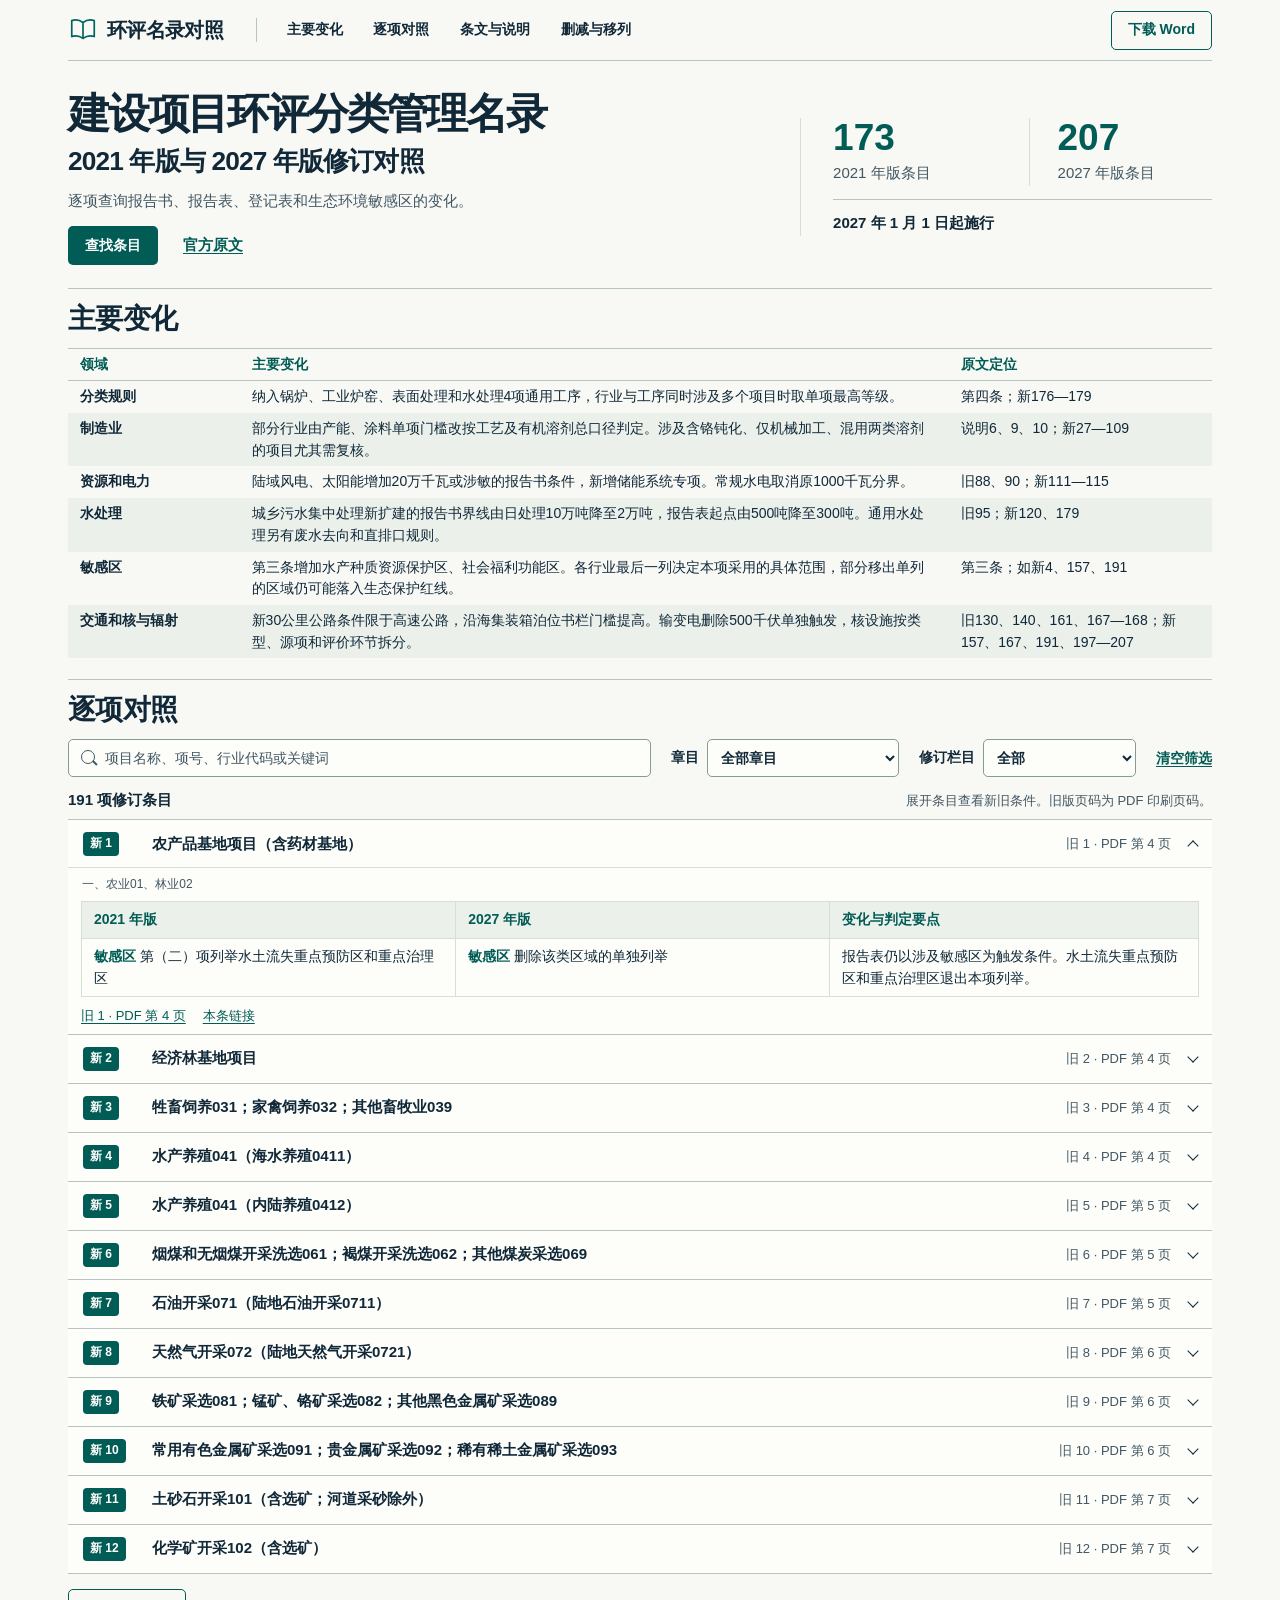
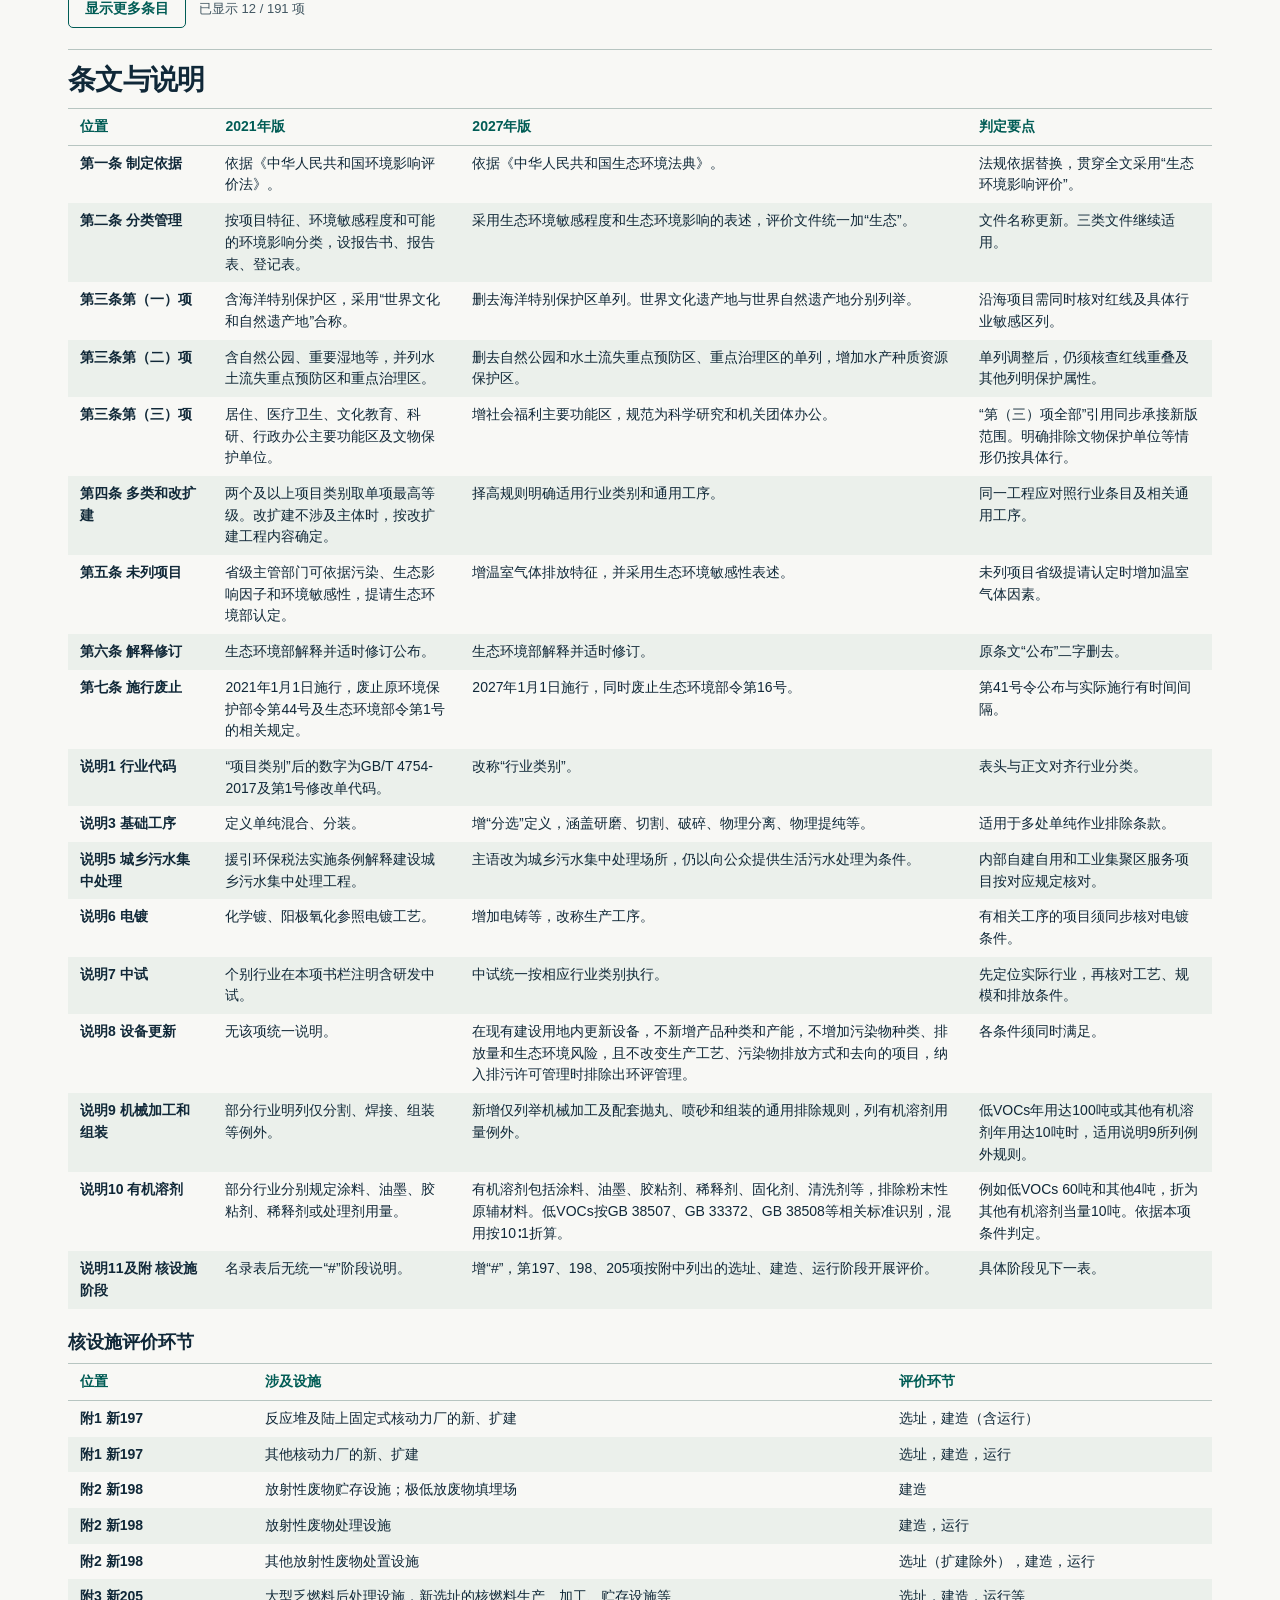
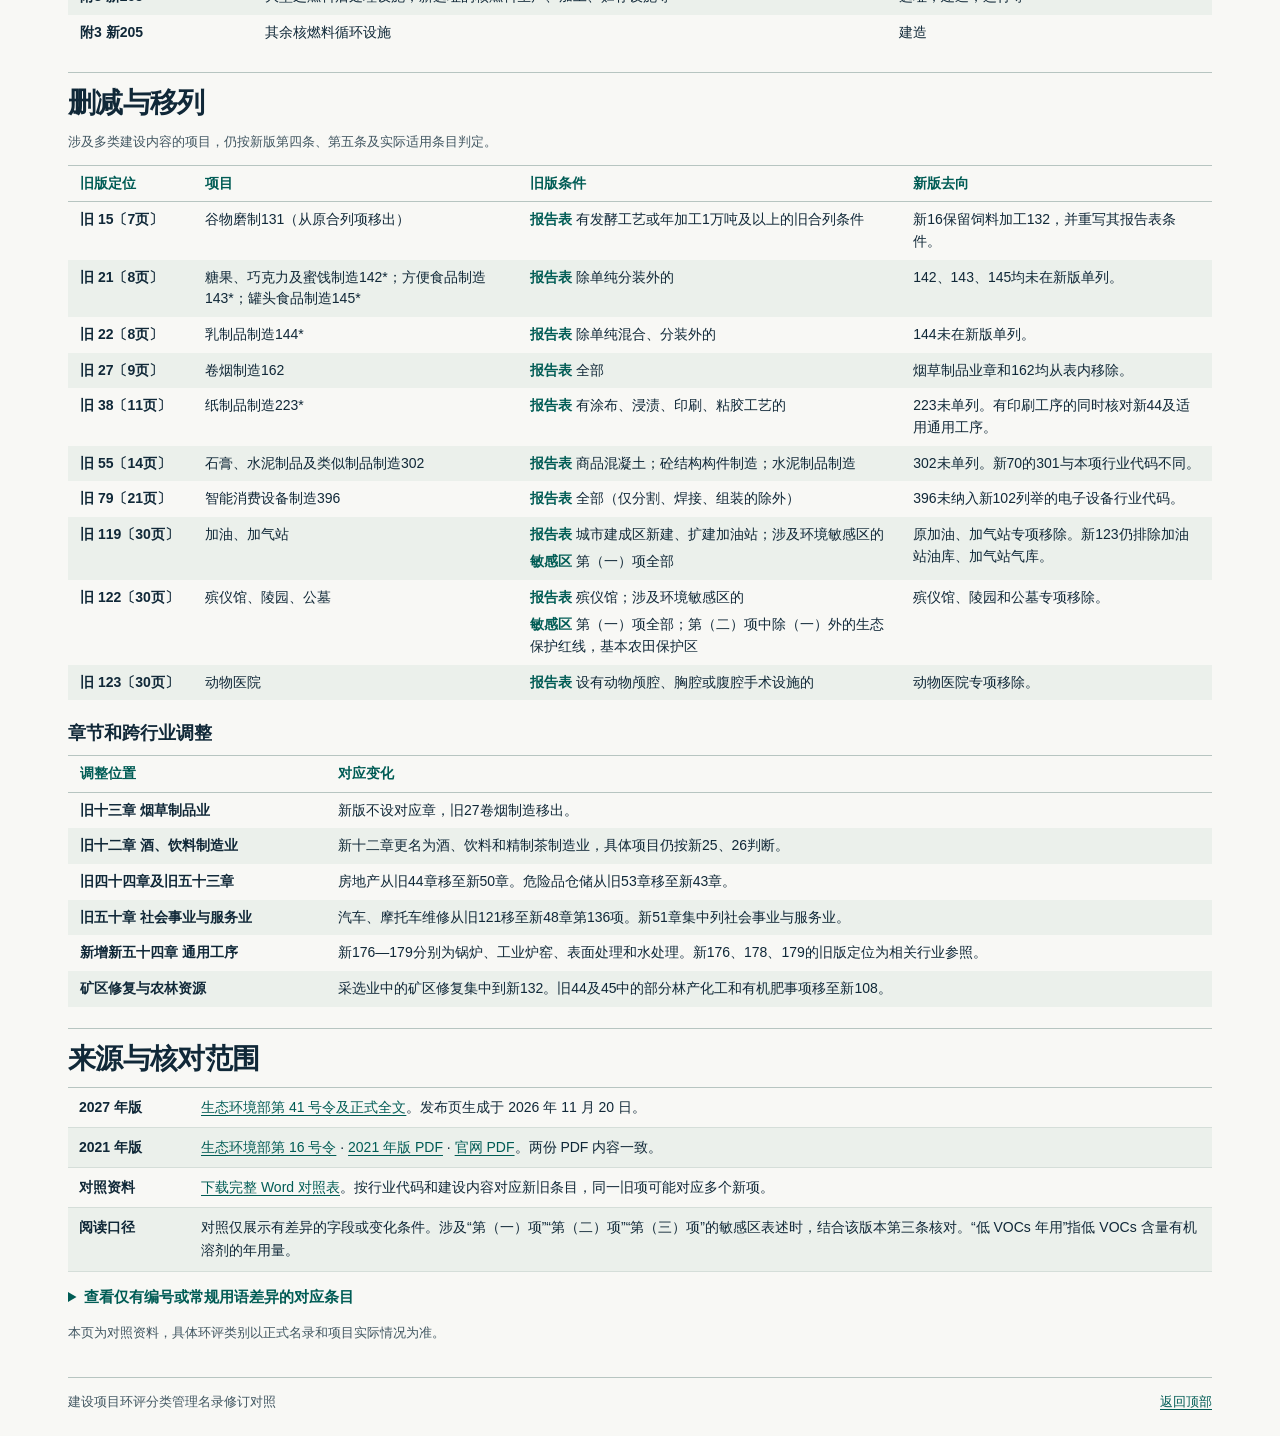
==== index.html @ 28a150e5 "Add files via upload" ====
<!doctype html>
<html lang="zh-CN">
<head>
  <meta charset="utf-8">
  <meta name="viewport" content="width=device-width, initial-scale=1">
  <meta name="description" content="逐项对照建设项目环评分类管理名录 2021 年版与 2027 年版。查询报告书、报告表、登记表、生态环境敏感区与行业范围的变化。">
  <meta name="theme-color" content="#f8f8f5">
  <title>建设项目环评分类管理名录 · 2021 与 2027 年版修订对照</title>
  <link rel="icon" type="image/svg+xml" href="./icon.svg">
  <link rel="stylesheet" href="./styles.css">
  <script defer src="./app.js"></script>
</head>
<body>
  <a class="skip-link" href="#main">跳到正文</a>
  <header class="shell masthead">
    <a class="brand" href="#main">
      <img src="./icon.svg" alt="" width="30" height="30">
      <span>环评名录对照</span>
    </a>
    <nav aria-label="页面目录">
      <a href="#overview">主要变化</a>
      <a href="#items">逐项对照</a>
      <a href="#provisions">条文与说明</a>
      <a href="#removals">删减与移列</a>
    </nav>
    <a class="button button-outline masthead-download" href="./files/eia-catalogue-comparison.docx" download="建设项目环评名录修订对照.docx">下载 Word</a>
  </header>

  <main id="main" class="shell">
    <section class="hero" aria-labelledby="title">
      <div class="hero-copy">
        <h1 id="title">建设项目环评分类管理名录</h1>
        <p class="edition-title">2021 年版与 2027 年版修订对照</p>
        <p class="hero-description">逐项查询报告书、报告表、登记表和生态环境敏感区的变化。</p>
        <div class="hero-actions">
          <a class="button button-primary" href="#items" id="search-jump">查找条目</a>
          <a href="#sources">官方原文</a>
        </div>
      </div>
      <div class="hero-meta">
        <dl class="edition-counts">
          <div><dt>2021 年版条目</dt><dd>173</dd></div>
          <div><dt>2027 年版条目</dt><dd>207</dd></div>
        </dl>
        <p class="effective"><time datetime="2027-01-01">2027 年 1 月 1 日起施行</time></p>
      </div>
    </section>

    <section class="section" id="overview" aria-labelledby="overview-title">
      <h2 id="overview-title">主要变化</h2>
      <table class="reference-table overview-table" aria-label="主要修订要点"><thead><tr><th scope="col">领域</th><th scope="col">主要变化</th><th scope="col">原文定位</th></tr></thead><tbody><tr><th scope="row" data-label="领域"><p>分类规则</p></th><td data-label="主要变化"><p>纳入锅炉、工业炉窑、表面处理和水处理4项通用工序，行业与工序同时涉及多个项目时取单项最高等级。</p></td><td data-label="原文定位"><p>第四条；新176—179</p></td></tr>
<tr><th scope="row" data-label="领域"><p>制造业</p></th><td data-label="主要变化"><p>部分行业由产能、涂料单项门槛改按工艺及有机溶剂总口径判定。涉及含铬钝化、仅机械加工、混用两类溶剂的项目尤其需复核。</p></td><td data-label="原文定位"><p>说明6、9、10；新27—109</p></td></tr>
<tr><th scope="row" data-label="领域"><p>资源和电力</p></th><td data-label="主要变化"><p>陆域风电、太阳能增加20万千瓦或涉敏的报告书条件，新增储能系统专项。常规水电取消原1000千瓦分界。</p></td><td data-label="原文定位"><p>旧88、90；新111—115</p></td></tr>
<tr><th scope="row" data-label="领域"><p>水处理</p></th><td data-label="主要变化"><p>城乡污水集中处理新扩建的报告书界线由日处理10万吨降至2万吨，报告表起点由500吨降至300吨。通用水处理另有废水去向和直排口规则。</p></td><td data-label="原文定位"><p>旧95；新120、179</p></td></tr>
<tr><th scope="row" data-label="领域"><p>敏感区</p></th><td data-label="主要变化"><p>第三条增加水产种质资源保护区、社会福利功能区。各行业最后一列决定本项采用的具体范围，部分移出单列的区域仍可能落入生态保护红线。</p></td><td data-label="原文定位"><p>第三条；如新4、157、191</p></td></tr>
<tr><th scope="row" data-label="领域"><p>交通和核与辐射</p></th><td data-label="主要变化"><p>新30公里公路条件限于高速公路，沿海集装箱泊位书栏门槛提高。输变电删除500千伏单独触发，核设施按类型、源项和评价环节拆分。</p></td><td data-label="原文定位"><p>旧130、140、161、167—168；新157、167、191、197—207</p></td></tr></tbody></table>
    </section>

    <section class="section" id="items" aria-labelledby="items-title">
      <h2 id="items-title">逐项对照</h2>
      <form class="filters" id="filters" role="search" aria-label="筛选修订条目" hidden>
        <label class="search-field">
          <span class="sr-only">搜索修订条目</span>
          <input id="search" name="q" type="search" placeholder="项目名称、项号、行业代码或关键词" autocomplete="off" spellcheck="false">
        </label>
        <label class="filter-select" for="chapter"><span>章目</span>
          <select id="chapter" name="chapter">
            <option value="">全部章目</option>
            <option value="1">一、农业01、林业02</option>
<option value="2">二、畜牧业03</option>
<option value="3">三、渔业04</option>
<option value="4">四、煤炭开采和洗选业06</option>
<option value="5">五、石油和天然气开采业07</option>
<option value="6">六、黑色金属矿采选业08</option>
<option value="7">七、有色金属矿采选业09</option>
<option value="8">八、非金属矿采选业10</option>
<option value="9">九、其他采矿业12</option>
<option value="10">十、农副食品加工业13</option>
<option value="11">十一、食品制造业14</option>
<option value="12">十二、酒、饮料和精制茶制造业15</option>
<option value="13">十三、纺织业17</option>
<option value="14">十四、纺织服装、服饰业18</option>
<option value="15">十五、皮革、毛皮、羽毛及其制品和制鞋业19</option>
<option value="16">十六、木材加工和木、竹、藤、棕、草制品业20</option>
<option value="17">十七、家具制造业21</option>
<option value="18">十八、造纸和纸制品业22</option>
<option value="19">十九、印刷和记录媒介复制业23</option>
<option value="20">二十、文教、工美、体育和娱乐用品制造业24</option>
<option value="21">二十一、石油、煤炭及其他燃料加工业25</option>
<option value="22">二十二、化学原料和化学制品制造业26</option>
<option value="23">二十三、医药制造业27</option>
<option value="24">二十四、化学纤维制造业28</option>
<option value="25">二十五、橡胶和塑料制品业29</option>
<option value="26">二十六、非金属矿物制品业30</option>
<option value="27">二十七、黑色金属冶炼和压延加工业31</option>
<option value="28">二十八、有色金属冶炼和压延加工业32</option>
<option value="29">二十九、金属制品业33</option>
<option value="30">三十、通用设备制造业34</option>
<option value="31">三十一、专用设备制造业35</option>
<option value="32">三十二、汽车制造业36</option>
<option value="33">三十三、铁路、船舶、航空航天和其他运输设备制造业37</option>
<option value="34">三十四、电气机械和器材制造业38</option>
<option value="35">三十五、计算机、通信和其他电子设备制造业39</option>
<option value="36">三十六、仪器仪表制造业40</option>
<option value="37">三十七、其他制造业41</option>
<option value="38">三十八、废弃资源综合利用业42</option>
<option value="39">三十九、金属制品、机械和设备修理业43</option>
<option value="40">四十、电力、热力生产和供应业44</option>
<option value="41">四十一、燃气生产和供应业45</option>
<option value="42">四十二、水的生产和供应业46</option>
<option value="43">四十三、装卸搬运和仓储业59</option>
<option value="44">四十四、研究和试验发展73</option>
<option value="45">四十五、专业技术服务业74</option>
<option value="46">四十六、生态保护和环境治理业77</option>
<option value="47">四十七、公共设施管理业78</option>
<option value="48">四十八、机动车、电子产品和日用产品修理业81</option>
<option value="49">四十九、卫生84</option>
<option value="50">五十、房地产业</option>
<option value="51">五十一、社会事业与服务业</option>
<option value="52">五十二、水利</option>
<option value="53">五十三、交通运输业、管道运输业</option>
<option value="54">五十四、通用工序</option>
<option value="55">五十五、海洋工程</option>
<option value="56">五十六、核与辐射</option>
          </select>
        </label>
        <label class="filter-select" for="field"><span>修订栏目</span>
          <select id="field" name="field">
            <option value="">全部</option>
            <option value="scope">项目范围或新设专项</option>
            <option value="report">报告书</option>
            <option value="form">报告表</option>
            <option value="registration">登记表</option>
            <option value="sensitivity">生态环境敏感区</option>
          </select>
        </label>
        <button type="reset" class="text-button">清空筛选</button>
      </form>

      <div class="results-meta">
        <p id="result-count" role="status" aria-live="polite">191 项修订条目</p>
        <p class="read-note">展开条目查看新旧条件。旧版页码为 PDF 印刷页码。</p>
      </div>
      <p class="empty-state" id="empty-state" hidden>没有符合筛选条件的条目。可调整关键词或筛选范围。</p>
      <div class="entries" id="entry-list">
        <details class="entry" id="item-1" data-number="1" data-chapter="1" data-old="1" data-fields="sensitivity" open>
          <summary>
            <span class="item-number">新 1</span>
            <span class="item-title">农产品基地项目（含药材基地）</span>
            <span class="item-reference">旧 1 · PDF 第 4 页</span>
            <span class="chevron" aria-hidden="true"></span>
          </summary>
          <div class="entry-body">
            <p class="item-chapter">一、农业01、林业02</p>
            <table class="comparison-table" aria-label="第 1 项修订对照">
              <thead><tr><th scope="col">2021 年版</th><th scope="col">2027 年版</th><th scope="col">变化与判定要点</th></tr></thead>
              <tbody><tr><td data-label="2021 年版"><p><strong>敏感区</strong> 第（二）项列举水土流失重点预防区和重点治理区</p></td><td data-label="2027 年版"><p><strong>敏感区</strong> 删除该类区域的单独列举</p></td><td data-label="变化与判定要点"><p>报告表仍以涉及敏感区为触发条件。水土流失重点预防区和重点治理区退出本项列举。</p></td></tr></tbody>
            </table>
            <div class="entry-links"><a href="./files/catalogue-2021.pdf#page=3">旧 1 · PDF 第 4 页</a><a href="#item-1">本条链接</a></div>
          </div>
        </details>
<details class="entry" id="item-2" data-number="2" data-chapter="1" data-old="2" data-fields="form sensitivity">
          <summary>
            <span class="item-number">新 2</span>
            <span class="item-title">经济林基地项目</span>
            <span class="item-reference">旧 2 · PDF 第 4 页</span>
            <span class="chevron" aria-hidden="true"></span>
          </summary>
          <div class="entry-body">
            <p class="item-chapter">一、农业01、林业02</p>
            <table class="comparison-table" aria-label="第 2 项修订对照">
              <thead><tr><th scope="col">2021 年版</th><th scope="col">2027 年版</th><th scope="col">变化与判定要点</th></tr></thead>
              <tbody><tr><td data-label="2021 年版"><p><strong>报告表</strong> 原料林基地</p><p><strong>敏感区</strong> 未列</p></td><td data-label="2027 年版"><p><strong>报告表</strong> 涉及生态环境敏感区的</p><p><strong>敏感区</strong> 第（一）项全部；第（二）项中除（一）外的生态保护红线，基本草原，重要湿地</p></td><td data-label="变化与判定要点"><p>报告表由项目用途改按选址判断。原料林基地无其他触发条件且不涉及本项敏感区时转为登记表。</p></td></tr></tbody>
            </table>
            <div class="entry-links"><a href="./files/catalogue-2021.pdf#page=3">旧 2 · PDF 第 4 页</a><a href="#item-2">本条链接</a></div>
          </div>
        </details>
<details class="entry" id="item-3" data-number="3" data-chapter="2" data-old="3" data-fields="registration report">
          <summary>
            <span class="item-number">新 3</span>
            <span class="item-title">牲畜饲养031；家禽饲养032；其他畜牧业039</span>
            <span class="item-reference">旧 3 · PDF 第 4 页</span>
            <span class="chevron" aria-hidden="true"></span>
          </summary>
          <div class="entry-body">
            <p class="item-chapter">二、畜牧业03</p>
            <table class="comparison-table" aria-label="第 3 项修订对照">
              <thead><tr><th scope="col">2021 年版</th><th scope="col">2027 年版</th><th scope="col">变化与判定要点</th></tr></thead>
              <tbody><tr><td data-label="2021 年版"><p><strong>报告书</strong> 年出栏生猪5000头（其他畜禽种类折合猪的养殖量）及以上的规模化畜禽养殖；存栏生猪2500头（其他畜禽种类折合猪的养殖规模）及以上无出栏量的规模化畜禽养殖；涉及环境敏感区的规模化畜禽养殖</p><p><strong>登记表</strong> 其他（规模化以下的除外）（具体规模化的标准按《畜禽规模化养殖污染防治条例》执行）</p></td><td data-label="2027 年版"><p><strong>报告书</strong> 年出栏生猪5000头及以上的（其他畜禽种类折合生猪的养殖量）；涉及生态环境敏感区的（达到畜禽养殖场规模标准的）</p><p><strong>登记表</strong> 其他（达到畜禽养殖场规模标准的）</p></td><td data-label="变化与判定要点"><p>取消无出栏量项目存栏生猪2500头的独立报告书门槛。敏感区触发和登记表均改用畜禽养殖场规模标准。</p></td></tr></tbody>
            </table>
            <div class="entry-links"><a href="./files/catalogue-2021.pdf#page=3">旧 3 · PDF 第 4 页</a><a href="#item-3">本条链接</a></div>
          </div>
        </details>
<details class="entry" id="item-4" data-number="4" data-chapter="3" data-old="4" data-fields="form report scope sensitivity">
          <summary>
            <span class="item-number">新 4</span>
            <span class="item-title">水产养殖041（海水养殖0411）</span>
            <span class="item-reference">旧 4 · PDF 第 4 页</span>
            <span class="chevron" aria-hidden="true"></span>
          </summary>
          <div class="entry-body">
            <p class="item-chapter">三、渔业04</p>
            <table class="comparison-table" aria-label="第 4 项修订对照">
              <thead><tr><th scope="col">2021 年版</th><th scope="col">2027 年版</th><th scope="col">变化与判定要点</th></tr></thead>
              <tbody><tr><td data-label="2021 年版"><p><strong>范围</strong> 海水养殖0411</p><p><strong>报告书</strong> 用海面积1000亩及以上的海水养殖（不含底播、藻类养殖）</p><p><strong>报告表</strong> 用海面积1000亩以下300亩及以上的网箱养殖、海洋牧场（不含海洋人工鱼礁）、苔茷养殖等；用海面积1000亩以下100亩及以上的水产养殖基地、工厂化养殖、高位池（提水）养殖；用海面积1500亩及以上的底播养殖、藻类养殖</p><p><strong>敏感区</strong> 单列海洋特别保护区、海洋公园</p></td><td data-label="2027 年版"><p><strong>范围</strong> 水产养殖041（海水养殖0411）</p><p><strong>报告书</strong> 用海面积1000亩及以上的海水养殖（底播、藻类养殖的除外）</p><p><strong>报告表</strong> 用海面积1000亩以下300亩及以上的网箱养殖、海洋牧场（海洋人工鱼礁的除外）、苔筏养殖等；养殖水面100亩及以上的池塘养殖；涉及尾水排放的工厂化养殖</p><p><strong>敏感区</strong> 删去上述两项的单列，新增水产种质资源保护区</p></td><td data-label="变化与判定要点"><p>池塘改看养殖水面，工厂化养殖改看尾水排放。取消底播、藻类1500亩单独触发条件。海洋公园和海洋特别保护区退出单列，增水产种质资源保护区。</p></td></tr></tbody>
            </table>
            <div class="entry-links"><a href="./files/catalogue-2021.pdf#page=3">旧 4 · PDF 第 4 页</a><a href="#item-4">本条链接</a></div>
          </div>
        </details>
<details class="entry" id="item-5" data-number="5" data-chapter="3" data-old="5" data-fields="form scope sensitivity">
          <summary>
            <span class="item-number">新 5</span>
            <span class="item-title">水产养殖041（内陆养殖0412）</span>
            <span class="item-reference">旧 5 · PDF 第 5 页</span>
            <span class="chevron" aria-hidden="true"></span>
          </summary>
          <div class="entry-body">
            <p class="item-chapter">三、渔业04</p>
            <table class="comparison-table" aria-label="第 5 项修订对照">
              <thead><tr><th scope="col">2021 年版</th><th scope="col">2027 年版</th><th scope="col">变化与判定要点</th></tr></thead>
              <tbody><tr><td data-label="2021 年版"><p><strong>范围</strong> 内陆养殖0412</p><p><strong>报告表</strong> 网箱、围网投饵养殖；涉及环境敏感区的</p><p><strong>敏感区</strong> 未单列水产种质资源保护区</p></td><td data-label="2027 年版"><p><strong>范围</strong> 水产养殖041（内陆养殖0412）</p><p><strong>报告表</strong> 网箱、围网投饵养殖；养殖水面100亩及以上的池塘养殖；涉及尾水排入外环境的工厂化养殖；涉及生态环境敏感区的</p><p><strong>敏感区</strong> 新增水产种质资源保护区</p></td><td data-label="变化与判定要点"><p>新增面积≥100亩的池塘和尾水排入外环境的工厂化养殖报告表条件。新增水产种质资源保护区。</p></td></tr></tbody>
            </table>
            <div class="entry-links"><a href="./files/catalogue-2021.pdf#page=4">旧 5 · PDF 第 5 页</a><a href="#item-5">本条链接</a></div>
          </div>
        </details>
<details class="entry" id="item-6" data-number="6" data-chapter="4" data-old="6" data-fields="form">
          <summary>
            <span class="item-number">新 6</span>
            <span class="item-title">烟煤和无烟煤开采洗选061；褐煤开采洗选062；其他煤炭采选069</span>
            <span class="item-reference">旧 6 · PDF 第 5 页</span>
            <span class="chevron" aria-hidden="true"></span>
          </summary>
          <div class="entry-body">
            <p class="item-chapter">四、煤炭开采和洗选业06</p>
            <table class="comparison-table" aria-label="第 6 项修订对照">
              <thead><tr><th scope="col">2021 年版</th><th scope="col">2027 年版</th><th scope="col">变化与判定要点</th></tr></thead>
              <tbody><tr><td data-label="2021 年版"><p><strong>报告表</strong> 煤炭储存、集运；矿区修复治理工程（含煤矿火烧区治理工程）</p></td><td data-label="2027 年版"><p><strong>报告表</strong> 煤炭储存、集运设施</p></td><td data-label="变化与判定要点"><p>矿区修复治理移至新132。煤炭储存、集运表述明确为相关设施。</p></td></tr></tbody>
            </table>
            <div class="entry-links"><a href="./files/catalogue-2021.pdf#page=4">旧 6 · PDF 第 5 页</a><a href="#item-6">本条链接</a></div>
          </div>
        </details>
<details class="entry" id="item-7" data-number="7" data-chapter="5" data-old="7" data-fields="report scope sensitivity">
          <summary>
            <span class="item-number">新 7</span>
            <span class="item-title">石油开采071（陆地石油开采0711）</span>
            <span class="item-reference">旧 7 · PDF 第 5 页</span>
            <span class="chevron" aria-hidden="true"></span>
          </summary>
          <div class="entry-body">
            <p class="item-chapter">五、石油和天然气开采业07</p>
            <table class="comparison-table" aria-label="第 7 项修订对照">
              <thead><tr><th scope="col">2021 年版</th><th scope="col">2027 年版</th><th scope="col">变化与判定要点</th></tr></thead>
              <tbody><tr><td data-label="2021 年版"><p><strong>范围</strong> 陆地石油开采0711</p><p><strong>报告书</strong> 石油开采新区块开发；页岩油开采；涉及环境敏感区的（含内部集输管线建设）</p><p><strong>敏感区</strong> 单列森林公园、地质公园、水土流失重点预防区和重点治理区</p></td><td data-label="2027 年版"><p><strong>范围</strong> 石油开采071（陆地石油开采0711）</p><p><strong>报告书</strong> 新区块开发；油页岩、油砂矿开采；涉及生态环境敏感区的（单独的伴生气净化、液化工程除外；单独的内部集输管线建设除外）</p><p><strong>敏感区</strong> 删去上述单列区域，新增水产种质资源保护区</p></td><td data-label="变化与判定要点"><p>原书栏写“页岩油”，新版写“油页岩、油砂矿”，按正式文本分别核对。敏感区触发排除两类单独工程。</p></td></tr></tbody>
            </table>
            <div class="entry-links"><a href="./files/catalogue-2021.pdf#page=4">旧 7 · PDF 第 5 页</a><a href="#item-7">本条链接</a></div>
          </div>
        </details>
<details class="entry" id="item-8" data-number="8" data-chapter="5" data-old="8" data-fields="report scope sensitivity">
          <summary>
            <span class="item-number">新 8</span>
            <span class="item-title">天然气开采072（陆地天然气开采0721）</span>
            <span class="item-reference">旧 8 · PDF 第 6 页</span>
            <span class="chevron" aria-hidden="true"></span>
          </summary>
          <div class="entry-body">
            <p class="item-chapter">五、石油和天然气开采业07</p>
            <table class="comparison-table" aria-label="第 8 项修订对照">
              <thead><tr><th scope="col">2021 年版</th><th scope="col">2027 年版</th><th scope="col">变化与判定要点</th></tr></thead>
              <tbody><tr><td data-label="2021 年版"><p><strong>范围</strong> 陆地天然气开采0721</p><p><strong>报告书</strong> 年生产能力1亿立方米及以上的煤层气开采；涉及环境敏感区的（含内部集输管线建设）</p><p><strong>敏感区</strong> 单列永久基本农田、森林公园、地质公园、水土流失重点预防区和重点治理区</p></td><td data-label="2027 年版"><p><strong>范围</strong> 天然气开采072（陆地天然气开采0721）</p><p><strong>报告书</strong> 年生产能力1亿立方米及以上的煤层气、页岩气、致密气开采；涉及生态环境敏感区的（单独的净化、液化工程除外；单独的内部集输管线建设除外）</p><p><strong>敏感区</strong> 删去上述单列区域，新增水产种质资源保护区</p></td><td data-label="变化与判定要点"><p>年产能力≥1亿立方米的报告书条件扩展至页岩气和致密气。新增单独工程例外。本项删除永久基本农田单列。</p></td></tr></tbody>
            </table>
            <div class="entry-links"><a href="./files/catalogue-2021.pdf#page=5">旧 8 · PDF 第 6 页</a><a href="#item-8">本条链接</a></div>
          </div>
        </details>
<details class="entry" id="item-9" data-number="9" data-chapter="6" data-old="9" data-fields="form report">
          <summary>
            <span class="item-number">新 9</span>
            <span class="item-title">铁矿采选081；锰矿、铬矿采选082；其他黑色金属矿采选089</span>
            <span class="item-reference">旧 9 · PDF 第 6 页</span>
            <span class="chevron" aria-hidden="true"></span>
          </summary>
          <div class="entry-body">
            <p class="item-chapter">六、黑色金属矿采选业08</p>
            <table class="comparison-table" aria-label="第 9 项修订对照">
              <thead><tr><th scope="col">2021 年版</th><th scope="col">2027 年版</th><th scope="col">变化与判定要点</th></tr></thead>
              <tbody><tr><td data-label="2021 年版"><p><strong>报告书</strong> 全部（含新建或扩建的独立尾矿库；不含单独的矿石破碎、集运；不含矿区修复治理工程）</p><p><strong>报告表</strong> 单独的矿石破碎、集运；矿区修复治理工程</p></td><td data-label="2027 年版"><p><strong>报告书</strong> 全部（含独立尾矿库；单独的矿石破碎、筛分、集运设施除外）</p><p><strong>报告表</strong> 单独的矿石破碎、筛分、集运设施</p></td><td data-label="变化与判定要点"><p>独立尾矿库删去“新建或扩建”限定。单独筛分纳入报告表。矿区修复治理转见新132。</p></td></tr></tbody>
            </table>
            <div class="entry-links"><a href="./files/catalogue-2021.pdf#page=5">旧 9 · PDF 第 6 页</a><a href="#item-9">本条链接</a></div>
          </div>
        </details>
<details class="entry" id="item-10" data-number="10" data-chapter="7" data-old="10" data-fields="form report">
          <summary>
            <span class="item-number">新 10</span>
            <span class="item-title">常用有色金属矿采选091；贵金属矿采选092；稀有稀土金属矿采选093</span>
            <span class="item-reference">旧 10 · PDF 第 6 页</span>
            <span class="chevron" aria-hidden="true"></span>
          </summary>
          <div class="entry-body">
            <p class="item-chapter">七、有色金属矿采选业09</p>
            <table class="comparison-table" aria-label="第 10 项修订对照">
              <thead><tr><th scope="col">2021 年版</th><th scope="col">2027 年版</th><th scope="col">变化与判定要点</th></tr></thead>
              <tbody><tr><td data-label="2021 年版"><p><strong>报告书</strong> 全部（含新建或扩建的独立尾矿库；不含单独的矿石破碎、集运；不含矿区修复治理工程）</p><p><strong>报告表</strong> 单独的矿石破碎、集运；矿区修复治理工程</p></td><td data-label="2027 年版"><p><strong>报告书</strong> 全部（含独立尾矿库；单独的矿石破碎、筛分、集运设施除外）</p><p><strong>报告表</strong> 单独的矿石破碎、筛分、集运设施</p></td><td data-label="变化与判定要点"><p>独立尾矿库删去“新建或扩建”限定。单独筛分纳入报告表。矿区修复治理转见新132。</p></td></tr></tbody>
            </table>
            <div class="entry-links"><a href="./files/catalogue-2021.pdf#page=5">旧 10 · PDF 第 6 页</a><a href="#item-10">本条链接</a></div>
          </div>
        </details>
<details class="entry" id="item-11" data-number="11" data-chapter="8" data-old="11" data-fields="form report scope sensitivity">
          <summary>
            <span class="item-number">新 11</span>
            <span class="item-title">土砂石开采101（含选矿；河道采砂除外）</span>
            <span class="item-reference">旧 11 · PDF 第 7 页</span>
            <span class="chevron" aria-hidden="true"></span>
          </summary>
          <div class="entry-body">
            <p class="item-chapter">八、非金属矿采选业10</p>
            <table class="comparison-table" aria-label="第 11 项修订对照">
              <thead><tr><th scope="col">2021 年版</th><th scope="col">2027 年版</th><th scope="col">变化与判定要点</th></tr></thead>
              <tbody><tr><td data-label="2021 年版"><p><strong>范围</strong> 土砂石开采101（不含河道采砂项目）</p><p><strong>报告书</strong> 涉及环境敏感区的（不含单独的矿石破碎、集运；不含矿区修复治理工程）</p><p><strong>报告表</strong> 其他</p><p><strong>敏感区</strong> 未单列水产种质资源保护区</p></td><td data-label="2027 年版"><p><strong>范围</strong> 土砂石开采101（含选矿；河道采砂除外）</p><p><strong>报告书</strong> 涉及生态环境敏感区的（单独的矿石破碎、筛分、集运设施除外）</p><p><strong>报告表</strong> 其他（含单独的矿石破碎、筛分、集运设施）</p><p><strong>敏感区</strong> 新增水产种质资源保护区</p></td><td data-label="变化与判定要点"><p>明确含选矿，单独筛分按报告表管理。矿区生态修复另见新132。新增水产种质资源保护区。</p></td></tr></tbody>
            </table>
            <div class="entry-links"><a href="./files/catalogue-2021.pdf#page=6">旧 11 · PDF 第 7 页</a><a href="#item-11">本条链接</a></div>
          </div>
        </details>
<details class="entry" id="item-12" data-number="12" data-chapter="8" data-old="12" data-fields="form report scope">
          <summary>
            <span class="item-number">新 12</span>
            <span class="item-title">化学矿开采102（含选矿）</span>
            <span class="item-reference">旧 12 · PDF 第 7 页</span>
            <span class="chevron" aria-hidden="true"></span>
          </summary>
          <div class="entry-body">
            <p class="item-chapter">八、非金属矿采选业10</p>
            <table class="comparison-table" aria-label="第 12 项修订对照">
              <thead><tr><th scope="col">2021 年版</th><th scope="col">2027 年版</th><th scope="col">变化与判定要点</th></tr></thead>
              <tbody><tr><td data-label="2021 年版"><p><strong>范围</strong> 化学矿开采102；石棉及其他非金属矿采选109</p><p><strong>报告书</strong> 全部（不含单独的矿石破碎、集运；不含矿区修复治理工程）</p><p><strong>报告表</strong> 单独的矿石破碎、集运；矿区修复治理工程</p></td><td data-label="2027 年版"><p><strong>范围</strong> 化学矿开采102（含选矿）</p><p><strong>报告书</strong> 全部（含独立尾矿库；单独的矿石破碎、筛分、集运设施除外）</p><p><strong>报告表</strong> 单独的矿石破碎、筛分、集运设施</p></td><td data-label="变化与判定要点"><p>原12拆为新12和14。独立尾矿库明确纳入报告书，单独筛分纳入报告表。矿区修复治理转见新132。</p></td></tr></tbody>
            </table>
            <div class="entry-links"><a href="./files/catalogue-2021.pdf#page=6">旧 12 · PDF 第 7 页</a><a href="#item-12">本条链接</a></div>
          </div>
        </details>
<details class="entry" id="item-14" data-number="14" data-chapter="8" data-old="12" data-fields="form report scope">
          <summary>
            <span class="item-number">新 14</span>
            <span class="item-title">石棉及其他非金属矿采选109</span>
            <span class="item-reference">旧 12 · PDF 第 7 页</span>
            <span class="chevron" aria-hidden="true"></span>
          </summary>
          <div class="entry-body">
            <p class="item-chapter">八、非金属矿采选业10</p>
            <table class="comparison-table" aria-label="第 14 项修订对照">
              <thead><tr><th scope="col">2021 年版</th><th scope="col">2027 年版</th><th scope="col">变化与判定要点</th></tr></thead>
              <tbody><tr><td data-label="2021 年版"><p><strong>范围</strong> 化学矿开采102；石棉及其他非金属矿采选109</p><p><strong>报告书</strong> 全部（不含单独的矿石破碎、集运；不含矿区修复治理工程）</p><p><strong>报告表</strong> 单独的矿石破碎、集运；矿区修复治理工程</p></td><td data-label="2027 年版"><p><strong>范围</strong> 石棉及其他非金属矿采选109</p><p><strong>报告书</strong> 全部（含独立尾矿库；单独的矿石破碎、筛分、集运设施除外）</p><p><strong>报告表</strong> 单独的矿石破碎、筛分、集运设施</p></td><td data-label="变化与判定要点"><p>原12拆为新12和14。独立尾矿库明确纳入报告书，单独筛分纳入报告表。矿区修复治理转见新132。</p></td></tr></tbody>
            </table>
            <div class="entry-links"><a href="./files/catalogue-2021.pdf#page=6">旧 12 · PDF 第 7 页</a><a href="#item-14">本条链接</a></div>
          </div>
        </details>
<details class="entry" id="item-15" data-number="15" data-chapter="9" data-old="14" data-fields="scope">
          <summary>
            <span class="item-number">新 15</span>
            <span class="item-title">其他采矿业120（含地热开采）</span>
            <span class="item-reference">旧 14 · PDF 第 7 页</span>
            <span class="chevron" aria-hidden="true"></span>
          </summary>
          <div class="entry-body">
            <p class="item-chapter">九、其他采矿业12</p>
            <table class="comparison-table" aria-label="第 15 项修订对照">
              <thead><tr><th scope="col">2021 年版</th><th scope="col">2027 年版</th><th scope="col">变化与判定要点</th></tr></thead>
              <tbody><tr><td data-label="2021 年版"><p><strong>范围</strong> 其他采矿业120</p></td><td data-label="2027 年版"><p><strong>范围</strong> 其他采矿业120（含地热开采）</p></td><td data-label="变化与判定要点"><p>名称明确含地热开采。地热发电另查新114。</p></td></tr></tbody>
            </table>
            <div class="entry-links"><a href="./files/catalogue-2021.pdf#page=6">旧 14 · PDF 第 7 页</a><a href="#item-15">本条链接</a></div>
          </div>
        </details>
<details class="entry" id="item-16" data-number="16" data-chapter="10" data-old="15" data-fields="form scope">
          <summary>
            <span class="item-number">新 16</span>
            <span class="item-title">饲料加工132*</span>
            <span class="item-reference">旧 15 · PDF 第 7 页</span>
            <span class="chevron" aria-hidden="true"></span>
          </summary>
          <div class="entry-body">
            <p class="item-chapter">十、农副食品加工业13</p>
            <table class="comparison-table" aria-label="第 16 项修订对照">
              <thead><tr><th scope="col">2021 年版</th><th scope="col">2027 年版</th><th scope="col">变化与判定要点</th></tr></thead>
              <tbody><tr><td data-label="2021 年版"><p><strong>范围</strong> 谷物磨制131*；饲料加工132*</p><p><strong>报告表</strong> 含发酵工艺的；年加工1万吨及以上的</p></td><td data-label="2027 年版"><p><strong>范围</strong> 饲料加工132*</p><p><strong>报告表</strong> 有发酵工艺的；年加工1万吨及以上的动物源性饲料、饲料用水产品渣粉。以上均不含单纯混合、分装、分选的</p></td><td data-label="变化与判定要点"><p>1万吨门槛限定到动物源性饲料及饲料用水产品渣粉。谷物磨制131不再随本项列明。</p></td></tr></tbody>
            </table>
            <div class="entry-links"><a href="./files/catalogue-2021.pdf#page=6">旧 15 · PDF 第 7 页</a><a href="#item-16">本条链接</a></div>
          </div>
        </details>
<details class="entry" id="item-17" data-number="17" data-chapter="10" data-old="16" data-fields="form">
          <summary>
            <span class="item-number">新 17</span>
            <span class="item-title">植物油加工133*</span>
            <span class="item-reference">旧 16 · PDF 第 7 页</span>
            <span class="chevron" aria-hidden="true"></span>
          </summary>
          <div class="entry-body">
            <p class="item-chapter">十、农副食品加工业13</p>
            <table class="comparison-table" aria-label="第 17 项修订对照">
              <thead><tr><th scope="col">2021 年版</th><th scope="col">2027 年版</th><th scope="col">变化与判定要点</th></tr></thead>
              <tbody><tr><td data-label="2021 年版"><p><strong>报告表</strong> 除单纯分装、调和外的</p></td><td data-label="2027 年版"><p><strong>报告表</strong> 有浸出、精炼工序的</p></td><td data-label="变化与判定要点"><p>报告表收窄至浸出、精炼工序。</p></td></tr></tbody>
            </table>
            <div class="entry-links"><a href="./files/catalogue-2021.pdf#page=6">旧 16 · PDF 第 7 页</a><a href="#item-17">本条链接</a></div>
          </div>
        </details>
<details class="entry" id="item-18" data-number="18" data-chapter="10" data-old="17" data-fields="form report">
          <summary>
            <span class="item-number">新 18</span>
            <span class="item-title">制糖业134*</span>
            <span class="item-reference">旧 17 · PDF 第 7 页</span>
            <span class="chevron" aria-hidden="true"></span>
          </summary>
          <div class="entry-body">
            <p class="item-chapter">十、农副食品加工业13</p>
            <table class="comparison-table" aria-label="第 18 项修订对照">
              <thead><tr><th scope="col">2021 年版</th><th scope="col">2027 年版</th><th scope="col">变化与判定要点</th></tr></thead>
              <tbody><tr><td data-label="2021 年版"><p><strong>报告书</strong> 日加工糖料能力1000吨及以上的原糖生产</p><p><strong>报告表</strong> 其他（单纯分装的除外）</p></td><td data-label="2027 年版"><p><strong>报告书</strong> 日加工糖料能力1000吨及以上的原糖、成品糖、精制糖生产</p><p><strong>报告表</strong> 其他（单纯混合、分装、分选的除外）</p></td><td data-label="变化与判定要点"><p>1000吨/日的报告书门槛扩至成品糖、精制糖。报告表增单纯混合、分选例外。</p></td></tr></tbody>
            </table>
            <div class="entry-links"><a href="./files/catalogue-2021.pdf#page=6">旧 17 · PDF 第 7 页</a><a href="#item-18">本条链接</a></div>
          </div>
        </details>
<details class="entry" id="item-19" data-number="19" data-chapter="10" data-old="18" data-fields="form registration report">
          <summary>
            <span class="item-number">新 19</span>
            <span class="item-title">屠宰及肉类加工135*</span>
            <span class="item-reference">旧 18 · PDF 第 7 页</span>
            <span class="chevron" aria-hidden="true"></span>
          </summary>
          <div class="entry-body">
            <p class="item-chapter">十、农副食品加工业13</p>
            <table class="comparison-table" aria-label="第 19 项修订对照">
              <thead><tr><th scope="col">2021 年版</th><th scope="col">2027 年版</th><th scope="col">变化与判定要点</th></tr></thead>
              <tbody><tr><td data-label="2021 年版"><p><strong>报告书</strong> 屠宰生猪10万头、肉牛1万头、肉羊15万只、禽类1000万只及以上的</p><p><strong>报告表</strong> 其他屠宰</p><p><strong>登记表</strong> 其他肉类加工</p></td><td data-label="2027 年版"><p><strong>报告书</strong> 年屠宰生猪15万头及以上的；年屠宰肉牛1万头及以上的；年屠宰肉羊15万只及以上的；年屠宰禽类1000万只及以上的</p><p><strong>报告表</strong> 年屠宰生猪15万头以下2万头及以上的；年屠宰肉牛1万头以下0.2万头及以上的；年屠宰肉羊15万只以下2.5万只及以上的；年屠宰禽类1000万只以下100万只及以上的；年屠宰其他动物活重0.2万吨及以上的</p><p><strong>登记表</strong> /</p></td><td data-label="变化与判定要点"><p>生猪报告书门槛由10万头提高为年屠宰15万头。新设各类屠宰报告表下限，取消其他肉类加工的登记表栏。</p></td></tr></tbody>
            </table>
            <div class="entry-links"><a href="./files/catalogue-2021.pdf#page=6">旧 18 · PDF 第 7 页</a><a href="#item-19">本条链接</a></div>
          </div>
        </details>
<details class="entry" id="item-20" data-number="20" data-chapter="10" data-old="19" data-fields="form scope sensitivity">
          <summary>
            <span class="item-number">新 20</span>
            <span class="item-title">水产品加工136*</span>
            <span class="item-reference">旧 19 · PDF 第 8 页</span>
            <span class="chevron" aria-hidden="true"></span>
          </summary>
          <div class="entry-body">
            <p class="item-chapter">十、农副食品加工业13</p>
            <table class="comparison-table" aria-label="第 20 项修订对照">
              <thead><tr><th scope="col">2021 年版</th><th scope="col">2027 年版</th><th scope="col">变化与判定要点</th></tr></thead>
              <tbody><tr><td data-label="2021 年版"><p><strong>范围</strong> 水产品加工136</p><p><strong>报告表</strong> 鱼油提取及制品制造；年加工10万吨及以上的</p><p><strong>敏感区</strong> 第（一）、（二）项全部</p></td><td data-label="2027 年版"><p><strong>范围</strong> 水产品加工136*</p><p><strong>报告表</strong> 年加工10万吨及以上的水产品冷冻加工1361（无宰杀和清洗等预处理工序的冷冻加工除外）、鱼糜制品及水产品干腌制加工1362、鱼油提取及制品制造1363、其他水产品加工1369</p><p><strong>敏感区</strong> 增加第（三）项全部</p></td><td data-label="变化与判定要点"><p>鱼油加工改纳入10万吨/年条件，冷冻加工增预处理例外。第三条（三）纳入敏感区判断。</p></td></tr></tbody>
            </table>
            <div class="entry-links"><a href="./files/catalogue-2021.pdf#page=7">旧 19 · PDF 第 8 页</a><a href="#item-20">本条链接</a></div>
          </div>
        </details>
<details class="entry" id="item-21" data-number="21" data-chapter="10" data-old="" data-fields="form scope">
          <summary>
            <span class="item-number">新 21</span>
            <span class="item-title">蔬菜、菌类、水果和坚果加工137*</span>
            <span class="item-reference">新版单列</span>
            <span class="chevron" aria-hidden="true"></span>
          </summary>
          <div class="entry-body">
            <p class="item-chapter">十、农副食品加工业13</p>
            <table class="comparison-table" aria-label="第 21 项修订对照">
              <thead><tr><th scope="col">2021 年版</th><th scope="col">2027 年版</th><th scope="col">变化与判定要点</th></tr></thead>
              <tbody><tr><td data-label="2021 年版"><p>旧版无同名独立条目</p></td><td data-label="2027 年版"><p><strong>报告表</strong> 腌渍菜生产（单纯分装的除外）</p></td><td data-label="变化与判定要点"><p>新增137的腌渍菜生产报告表条件。</p></td></tr></tbody>
            </table>
            <div class="entry-links"><a href="#item-21">本条链接</a></div>
          </div>
        </details>
<details class="entry" id="item-22" data-number="22" data-chapter="10" data-old="20" data-fields="form report">
          <summary>
            <span class="item-number">新 22</span>
            <span class="item-title">其他农副食品加工139*</span>
            <span class="item-reference">旧 20 · PDF 第 8 页</span>
            <span class="chevron" aria-hidden="true"></span>
          </summary>
          <div class="entry-body">
            <p class="item-chapter">十、农副食品加工业13</p>
            <table class="comparison-table" aria-label="第 22 项修订对照">
              <thead><tr><th scope="col">2021 年版</th><th scope="col">2027 年版</th><th scope="col">变化与判定要点</th></tr></thead>
              <tbody><tr><td data-label="2021 年版"><p><strong>报告书</strong> 含发酵工艺的淀粉、淀粉糖制造</p><p><strong>报告表</strong> 不含发酵工艺的淀粉、淀粉糖制造；淀粉制品制造；豆制品制造。以上均不含单纯分装的</p></td><td data-label="2027 年版"><p><strong>报告书</strong> /</p><p><strong>报告表</strong> 有发酵工艺的淀粉、淀粉糖制造；豆制品制造。以上均不含单纯分装的</p></td><td data-label="变化与判定要点"><p>发酵淀粉、淀粉糖从报告书转为报告表。无发酵及淀粉制品从本项移出。</p></td></tr></tbody>
            </table>
            <div class="entry-links"><a href="./files/catalogue-2021.pdf#page=7">旧 20 · PDF 第 8 页</a><a href="#item-22">本条链接</a></div>
          </div>
        </details>
<details class="entry" id="item-23" data-number="23" data-chapter="11" data-old="23" data-fields="form report">
          <summary>
            <span class="item-number">新 23</span>
            <span class="item-title">调味品、发酵制品制造146*</span>
            <span class="item-reference">旧 23 · PDF 第 8 页</span>
            <span class="chevron" aria-hidden="true"></span>
          </summary>
          <div class="entry-body">
            <p class="item-chapter">十一、食品制造业14</p>
            <table class="comparison-table" aria-label="第 23 项修订对照">
              <thead><tr><th scope="col">2021 年版</th><th scope="col">2027 年版</th><th scope="col">变化与判定要点</th></tr></thead>
              <tbody><tr><td data-label="2021 年版"><p><strong>报告书</strong> 年产2万吨及以上且有发酵工艺的酱油、食醋制造</p><p><strong>报告表</strong> 其他（单纯混合、分装的除外）</p></td><td data-label="2027 年版"><p><strong>报告书</strong> 年产2万吨及以上且有发酵工艺的酱油、食醋及类似制品制造1462</p><p><strong>报告表</strong> 其他（单纯混合、分装、分选的除外；仅有烹饪工艺的除外）</p></td><td data-label="变化与判定要点"><p>报告书补列酱油、食醋类似制品。报告表剔除单纯分选和仅有烹饪工艺。</p></td></tr></tbody>
            </table>
            <div class="entry-links"><a href="./files/catalogue-2021.pdf#page=7">旧 23 · PDF 第 8 页</a><a href="#item-23">本条链接</a></div>
          </div>
        </details>
<details class="entry" id="item-24" data-number="24" data-chapter="11" data-old="24" data-fields="form report">
          <summary>
            <span class="item-number">新 24</span>
            <span class="item-title">其他食品制造149*</span>
            <span class="item-reference">旧 24 · PDF 第 8 页</span>
            <span class="chevron" aria-hidden="true"></span>
          </summary>
          <div class="entry-body">
            <p class="item-chapter">十一、食品制造业14</p>
            <table class="comparison-table" aria-label="第 24 项修订对照">
              <thead><tr><th scope="col">2021 年版</th><th scope="col">2027 年版</th><th scope="col">变化与判定要点</th></tr></thead>
              <tbody><tr><td data-label="2021 年版"><p><strong>报告书</strong> 有发酵工艺的食品添加剂制造；有发酵工艺的饲料添加剂制造</p><p><strong>报告表</strong> 盐加工；营养食品制造、保健食品制造、冷冻饮品及食用冰制造、无发酵工艺的食品及饲料添加剂制造、其他未列明食品制造。以上均不含单纯混合、分装的</p></td><td data-label="2027 年版"><p><strong>报告书</strong> 有发酵工艺的食品及饲料添加剂制造1495</p><p><strong>报告表</strong> 其他（单纯混合、分装、分选的除外）</p></td><td data-label="变化与判定要点"><p>报告表由列举细类改为“其他”，增加单纯分选例外。</p></td></tr></tbody>
            </table>
            <div class="entry-links"><a href="./files/catalogue-2021.pdf#page=7">旧 24 · PDF 第 8 页</a><a href="#item-24">本条链接</a></div>
          </div>
        </details>
<details class="entry" id="item-25" data-number="25" data-chapter="12" data-old="25" data-fields="form report">
          <summary>
            <span class="item-number">新 25</span>
            <span class="item-title">酒的制造151*</span>
            <span class="item-reference">旧 25 · PDF 第 9 页</span>
            <span class="chevron" aria-hidden="true"></span>
          </summary>
          <div class="entry-body">
            <p class="item-chapter">十二、酒、饮料和精制茶制造业15</p>
            <table class="comparison-table" aria-label="第 25 项修订对照">
              <thead><tr><th scope="col">2021 年版</th><th scope="col">2027 年版</th><th scope="col">变化与判定要点</th></tr></thead>
              <tbody><tr><td data-label="2021 年版"><p><strong>报告书</strong> 有发酵工艺的（年生产能力1000千升以下的除外）</p><p><strong>报告表</strong> 其他（单纯勾兑的除外）</p></td><td data-label="2027 年版"><p><strong>报告书</strong> 酒精制造1511；有发酵工艺且年产5000千升及以上的白酒、啤酒、黄酒、葡萄酒、其他酒制造</p><p><strong>报告表</strong> 其他（单纯勾兑、分装、分选的除外）</p></td><td data-label="变化与判定要点"><p>酒精制造单列报告书。其他列明酒种发酵规模由每年1000千升提高到5000千升，报告表增分装、分选例外。</p></td></tr></tbody>
            </table>
            <div class="entry-links"><a href="./files/catalogue-2021.pdf#page=8">旧 25 · PDF 第 9 页</a><a href="#item-25">本条链接</a></div>
          </div>
        </details>
<details class="entry" id="item-27" data-number="27" data-chapter="13" data-old="28" data-fields="form report scope">
          <summary>
            <span class="item-number">新 27</span>
            <span class="item-title">棉纺织及印染精加工171*</span>
            <span class="item-reference">旧 28 · PDF 第 9 页</span>
            <span class="chevron" aria-hidden="true"></span>
          </summary>
          <div class="entry-body">
            <p class="item-chapter">十三、纺织业17</p>
            <table class="comparison-table" aria-label="第 27 项修订对照">
              <thead><tr><th scope="col">2021 年版</th><th scope="col">2027 年版</th><th scope="col">变化与判定要点</th></tr></thead>
              <tbody><tr><td data-label="2021 年版"><p><strong>报告书</strong> 有洗毛、脱胶、缫丝工艺的；染整工艺有前处理、染色、印花（喷墨印花和数码印花的除外）工序的；有使用有机溶剂的涂层工艺的</p><p><strong>报告表</strong> 有喷墨印花或数码印花工艺的；后整理工序涉及有机溶剂的；有喷水织造工艺的；有水刺无纺布织造工艺的</p></td><td data-label="2027 年版"><p><strong>报告书</strong> 有前处理、染色、印花工序的（仅数码印花、干法印花的除外）</p><p><strong>报告表</strong> 低VOCs年用≥100吨，其他有机溶剂年用≥10吨</p></td><td data-label="变化与判定要点"><p>原28按171—178拆为八项。仅数码、干法印花不触发本项报告书。报告表转按溶剂类别和年用量判断。</p></td></tr></tbody>
            </table>
            <div class="entry-links"><a href="./files/catalogue-2021.pdf#page=8">旧 28 · PDF 第 9 页</a><a href="#item-27">本条链接</a></div>
          </div>
        </details>
<details class="entry" id="item-28" data-number="28" data-chapter="13" data-old="28" data-fields="form report scope">
          <summary>
            <span class="item-number">新 28</span>
            <span class="item-title">毛纺织及染整精加工172*</span>
            <span class="item-reference">旧 28 · PDF 第 9 页</span>
            <span class="chevron" aria-hidden="true"></span>
          </summary>
          <div class="entry-body">
            <p class="item-chapter">十三、纺织业17</p>
            <table class="comparison-table" aria-label="第 28 项修订对照">
              <thead><tr><th scope="col">2021 年版</th><th scope="col">2027 年版</th><th scope="col">变化与判定要点</th></tr></thead>
              <tbody><tr><td data-label="2021 年版"><p><strong>报告书</strong> 有洗毛、脱胶、缫丝工艺的；染整工艺有前处理、染色、印花（喷墨印花和数码印花的除外）工序的；有使用有机溶剂的涂层工艺的</p><p><strong>报告表</strong> 有喷墨印花或数码印花工艺的；后整理工序涉及有机溶剂的；有喷水织造工艺的；有水刺无纺布织造工艺的</p></td><td data-label="2027 年版"><p><strong>报告书</strong> 有前处理、染色、印花、洗毛工序的（仅数码印花、干法印花的除外）</p><p><strong>报告表</strong> 低VOCs年用≥100吨，其他有机溶剂年用≥10吨</p></td><td data-label="变化与判定要点"><p>拆出172，报告书保留洗毛触发，明确仅数码、干法印花例外。报告表改用溶剂门槛。</p></td></tr></tbody>
            </table>
            <div class="entry-links"><a href="./files/catalogue-2021.pdf#page=8">旧 28 · PDF 第 9 页</a><a href="#item-28">本条链接</a></div>
          </div>
        </details>
<details class="entry" id="item-29" data-number="29" data-chapter="13" data-old="28" data-fields="form report scope">
          <summary>
            <span class="item-number">新 29</span>
            <span class="item-title">麻纺织及染整精加工173*</span>
            <span class="item-reference">旧 28 · PDF 第 9 页</span>
            <span class="chevron" aria-hidden="true"></span>
          </summary>
          <div class="entry-body">
            <p class="item-chapter">十三、纺织业17</p>
            <table class="comparison-table" aria-label="第 29 项修订对照">
              <thead><tr><th scope="col">2021 年版</th><th scope="col">2027 年版</th><th scope="col">变化与判定要点</th></tr></thead>
              <tbody><tr><td data-label="2021 年版"><p><strong>报告书</strong> 有洗毛、脱胶、缫丝工艺的；染整工艺有前处理、染色、印花（喷墨印花和数码印花的除外）工序的；有使用有机溶剂的涂层工艺的</p><p><strong>报告表</strong> 有喷墨印花或数码印花工艺的；后整理工序涉及有机溶剂的；有喷水织造工艺的；有水刺无纺布织造工艺的</p></td><td data-label="2027 年版"><p><strong>报告书</strong> 有前处理、染色、印花、脱胶工序的（仅数码印花、干法印花的除外）</p><p><strong>报告表</strong> 低VOCs年用≥100吨，其他有机溶剂年用≥10吨</p></td><td data-label="变化与判定要点"><p>拆出173，报告书保留脱胶触发，明确仅数码、干法印花例外。报告表改用溶剂门槛。</p></td></tr></tbody>
            </table>
            <div class="entry-links"><a href="./files/catalogue-2021.pdf#page=8">旧 28 · PDF 第 9 页</a><a href="#item-29">本条链接</a></div>
          </div>
        </details>
<details class="entry" id="item-30" data-number="30" data-chapter="13" data-old="28" data-fields="form report scope">
          <summary>
            <span class="item-number">新 30</span>
            <span class="item-title">丝绢纺织及印染精加工174*</span>
            <span class="item-reference">旧 28 · PDF 第 9 页</span>
            <span class="chevron" aria-hidden="true"></span>
          </summary>
          <div class="entry-body">
            <p class="item-chapter">十三、纺织业17</p>
            <table class="comparison-table" aria-label="第 30 项修订对照">
              <thead><tr><th scope="col">2021 年版</th><th scope="col">2027 年版</th><th scope="col">变化与判定要点</th></tr></thead>
              <tbody><tr><td data-label="2021 年版"><p><strong>报告书</strong> 有洗毛、脱胶、缫丝工艺的；染整工艺有前处理、染色、印花（喷墨印花和数码印花的除外）工序的；有使用有机溶剂的涂层工艺的</p><p><strong>报告表</strong> 有喷墨印花或数码印花工艺的；后整理工序涉及有机溶剂的；有喷水织造工艺的；有水刺无纺布织造工艺的</p></td><td data-label="2027 年版"><p><strong>报告书</strong> 有前处理、染色、印花、缫丝工序的（仅数码印花、干法印花的除外）</p><p><strong>报告表</strong> 低VOCs年用≥100吨，其他有机溶剂年用≥10吨</p></td><td data-label="变化与判定要点"><p>拆出174，报告书保留缫丝触发，明确仅数码、干法印花例外。报告表改用溶剂门槛。</p></td></tr></tbody>
            </table>
            <div class="entry-links"><a href="./files/catalogue-2021.pdf#page=8">旧 28 · PDF 第 9 页</a><a href="#item-30">本条链接</a></div>
          </div>
        </details>
<details class="entry" id="item-31" data-number="31" data-chapter="13" data-old="28" data-fields="form report scope">
          <summary>
            <span class="item-number">新 31</span>
            <span class="item-title">化纤织造及印染精加工175*</span>
            <span class="item-reference">旧 28 · PDF 第 9 页</span>
            <span class="chevron" aria-hidden="true"></span>
          </summary>
          <div class="entry-body">
            <p class="item-chapter">十三、纺织业17</p>
            <table class="comparison-table" aria-label="第 31 项修订对照">
              <thead><tr><th scope="col">2021 年版</th><th scope="col">2027 年版</th><th scope="col">变化与判定要点</th></tr></thead>
              <tbody><tr><td data-label="2021 年版"><p><strong>报告书</strong> 有洗毛、脱胶、缫丝工艺的；染整工艺有前处理、染色、印花（喷墨印花和数码印花的除外）工序的；有使用有机溶剂的涂层工艺的</p><p><strong>报告表</strong> 有喷墨印花或数码印花工艺的；后整理工序涉及有机溶剂的；有喷水织造工艺的；有水刺无纺布织造工艺的</p></td><td data-label="2027 年版"><p><strong>报告书</strong> 有前处理、染色、印花工序的（仅数码印花、干法印花的除外）</p><p><strong>报告表</strong> 有涤纶丝喷水织造工艺的；低VOCs年用≥100吨，其他有机溶剂年用≥10吨</p></td><td data-label="变化与判定要点"><p>拆出175。报告表明确仅以涤纶丝喷水织造作为该工序触发，另加溶剂门槛。</p></td></tr></tbody>
            </table>
            <div class="entry-links"><a href="./files/catalogue-2021.pdf#page=8">旧 28 · PDF 第 9 页</a><a href="#item-31">本条链接</a></div>
          </div>
        </details>
<details class="entry" id="item-32" data-number="32" data-chapter="13" data-old="28" data-fields="form report scope">
          <summary>
            <span class="item-number">新 32</span>
            <span class="item-title">针织或钩针编织物及其制品制造176*</span>
            <span class="item-reference">旧 28 · PDF 第 9 页</span>
            <span class="chevron" aria-hidden="true"></span>
          </summary>
          <div class="entry-body">
            <p class="item-chapter">十三、纺织业17</p>
            <table class="comparison-table" aria-label="第 32 项修订对照">
              <thead><tr><th scope="col">2021 年版</th><th scope="col">2027 年版</th><th scope="col">变化与判定要点</th></tr></thead>
              <tbody><tr><td data-label="2021 年版"><p><strong>报告书</strong> 有洗毛、脱胶、缫丝工艺的；染整工艺有前处理、染色、印花（喷墨印花和数码印花的除外）工序的；有使用有机溶剂的涂层工艺的</p><p><strong>报告表</strong> 有喷墨印花或数码印花工艺的；后整理工序涉及有机溶剂的；有喷水织造工艺的；有水刺无纺布织造工艺的</p></td><td data-label="2027 年版"><p><strong>报告书</strong> 有前处理、染色、印花工序的（仅数码印花、干法印花的除外）</p><p><strong>报告表</strong> 低VOCs年用≥100吨，其他有机溶剂年用≥10吨</p></td><td data-label="变化与判定要点"><p>原28按171—178拆为八项。仅数码、干法印花不触发本项报告书。报告表转按溶剂类别和年用量判断。</p></td></tr></tbody>
            </table>
            <div class="entry-links"><a href="./files/catalogue-2021.pdf#page=8">旧 28 · PDF 第 9 页</a><a href="#item-32">本条链接</a></div>
          </div>
        </details>
<details class="entry" id="item-33" data-number="33" data-chapter="13" data-old="28" data-fields="form report scope">
          <summary>
            <span class="item-number">新 33</span>
            <span class="item-title">家用纺织制成品制造177*</span>
            <span class="item-reference">旧 28 · PDF 第 9 页</span>
            <span class="chevron" aria-hidden="true"></span>
          </summary>
          <div class="entry-body">
            <p class="item-chapter">十三、纺织业17</p>
            <table class="comparison-table" aria-label="第 33 项修订对照">
              <thead><tr><th scope="col">2021 年版</th><th scope="col">2027 年版</th><th scope="col">变化与判定要点</th></tr></thead>
              <tbody><tr><td data-label="2021 年版"><p><strong>报告书</strong> 有洗毛、脱胶、缫丝工艺的；染整工艺有前处理、染色、印花（喷墨印花和数码印花的除外）工序的；有使用有机溶剂的涂层工艺的</p><p><strong>报告表</strong> 有喷墨印花或数码印花工艺的；后整理工序涉及有机溶剂的；有喷水织造工艺的；有水刺无纺布织造工艺的</p></td><td data-label="2027 年版"><p><strong>报告书</strong> 有前处理、染色、印花工序的（仅数码印花、干法印花的除外）</p><p><strong>报告表</strong> 低VOCs年用≥100吨，其他有机溶剂年用≥10吨</p></td><td data-label="变化与判定要点"><p>原28按171—178拆为八项。仅数码、干法印花不触发本项报告书。报告表转按溶剂类别和年用量判断。</p></td></tr></tbody>
            </table>
            <div class="entry-links"><a href="./files/catalogue-2021.pdf#page=8">旧 28 · PDF 第 9 页</a><a href="#item-33">本条链接</a></div>
          </div>
        </details>
<details class="entry" id="item-34" data-number="34" data-chapter="13" data-old="28" data-fields="form report scope">
          <summary>
            <span class="item-number">新 34</span>
            <span class="item-title">产业用纺织制成品制造178*</span>
            <span class="item-reference">旧 28 · PDF 第 9 页</span>
            <span class="chevron" aria-hidden="true"></span>
          </summary>
          <div class="entry-body">
            <p class="item-chapter">十三、纺织业17</p>
            <table class="comparison-table" aria-label="第 34 项修订对照">
              <thead><tr><th scope="col">2021 年版</th><th scope="col">2027 年版</th><th scope="col">变化与判定要点</th></tr></thead>
              <tbody><tr><td data-label="2021 年版"><p><strong>报告书</strong> 有洗毛、脱胶、缫丝工艺的；染整工艺有前处理、染色、印花（喷墨印花和数码印花的除外）工序的；有使用有机溶剂的涂层工艺的</p><p><strong>报告表</strong> 有喷墨印花或数码印花工艺的；后整理工序涉及有机溶剂的；有喷水织造工艺的；有水刺无纺布织造工艺的</p></td><td data-label="2027 年版"><p><strong>报告书</strong> 有前处理、染色、印花工序的（仅数码印花、干法印花的除外）</p><p><strong>报告表</strong> 有水刺非织造工艺的；低VOCs年用≥100吨，其他有机溶剂年用≥10吨</p></td><td data-label="变化与判定要点"><p>拆出178。报告表保留水刺非织造，另加溶剂门槛。</p></td></tr></tbody>
            </table>
            <div class="entry-links"><a href="./files/catalogue-2021.pdf#page=8">旧 28 · PDF 第 9 页</a><a href="#item-34">本条链接</a></div>
          </div>
        </details>
<details class="entry" id="item-35" data-number="35" data-chapter="14" data-old="29" data-fields="form report">
          <summary>
            <span class="item-number">新 35</span>
            <span class="item-title">机织服装制造181*；针织或钩针编织服装制造182*；服饰制造183*</span>
            <span class="item-reference">旧 29 · PDF 第 10 页</span>
            <span class="chevron" aria-hidden="true"></span>
          </summary>
          <div class="entry-body">
            <p class="item-chapter">十四、纺织服装、服饰业18</p>
            <table class="comparison-table" aria-label="第 35 项修订对照">
              <thead><tr><th scope="col">2021 年版</th><th scope="col">2027 年版</th><th scope="col">变化与判定要点</th></tr></thead>
              <tbody><tr><td data-label="2021 年版"><p><strong>报告书</strong> 有染色、印花（喷墨印花和数码印花的除外）工序的</p><p><strong>报告表</strong> 有喷墨印花或数码印花工艺的；有洗水、砂洗工艺的</p></td><td data-label="2027 年版"><p><strong>报告书</strong> 有染色、印花工序的（仅数码印花、干法印花的除外）</p><p><strong>报告表</strong> 有洗水工序的</p></td><td data-label="变化与判定要点"><p>报告表保留洗水，删去喷墨或数码印花、砂洗的独立触发。报告书例外文字改为仅数码、干法。</p></td></tr></tbody>
            </table>
            <div class="entry-links"><a href="./files/catalogue-2021.pdf#page=9">旧 29 · PDF 第 10 页</a><a href="#item-35">本条链接</a></div>
          </div>
        </details>
<details class="entry" id="item-36" data-number="36" data-chapter="15" data-old="30" data-fields="form report">
          <summary>
            <span class="item-number">新 36</span>
            <span class="item-title">皮革鞣制加工191；皮革制品制造192；毛皮鞣制及制品加工193</span>
            <span class="item-reference">旧 30 · PDF 第 10 页</span>
            <span class="chevron" aria-hidden="true"></span>
          </summary>
          <div class="entry-body">
            <p class="item-chapter">十五、皮革、毛皮、羽毛及其制品和制鞋业19</p>
            <table class="comparison-table" aria-label="第 36 项修订对照">
              <thead><tr><th scope="col">2021 年版</th><th scope="col">2027 年版</th><th scope="col">变化与判定要点</th></tr></thead>
              <tbody><tr><td data-label="2021 年版"><p><strong>报告书</strong> 有鞣制、染色工艺的</p><p><strong>报告表</strong> 其他（无鞣制、染色工艺的毛皮加工除外；无鞣制、染色工艺的皮革制品制造除外）</p></td><td data-label="2027 年版"><p><strong>报告书</strong> 有鞣制、染色工序的</p><p><strong>报告表</strong> 皮革鞣制加工191（无鞣制且无染色工序的）</p></td><td data-label="变化与判定要点"><p>报告表明列191的无鞣制且无染色项目。报告书仍按鞣制、染色判断。</p></td></tr></tbody>
            </table>
            <div class="entry-links"><a href="./files/catalogue-2021.pdf#page=9">旧 30 · PDF 第 10 页</a><a href="#item-36">本条链接</a></div>
          </div>
        </details>
<details class="entry" id="item-37" data-number="37" data-chapter="15" data-old="31" data-fields="form">
          <summary>
            <span class="item-number">新 37</span>
            <span class="item-title">羽毛（绒）加工及制品制造194*</span>
            <span class="item-reference">旧 31 · PDF 第 10 页</span>
            <span class="chevron" aria-hidden="true"></span>
          </summary>
          <div class="entry-body">
            <p class="item-chapter">十五、皮革、毛皮、羽毛及其制品和制鞋业19</p>
            <table class="comparison-table" aria-label="第 37 项修订对照">
              <thead><tr><th scope="col">2021 年版</th><th scope="col">2027 年版</th><th scope="col">变化与判定要点</th></tr></thead>
              <tbody><tr><td data-label="2021 年版"><p><strong>报告表</strong> 全部（无水洗工艺的羽毛（绒）加工除外；羽毛（绒）制品制造除外）</p></td><td data-label="2027 年版"><p><strong>报告表</strong> 羽毛（绒）加工1941（有水洗工序的）</p></td><td data-label="变化与判定要点"><p>原排除式写法改为1941有水洗的正列举。</p></td></tr></tbody>
            </table>
            <div class="entry-links"><a href="./files/catalogue-2021.pdf#page=9">旧 31 · PDF 第 10 页</a><a href="#item-37">本条链接</a></div>
          </div>
        </details>
<details class="entry" id="item-38" data-number="38" data-chapter="15" data-old="32" data-fields="form">
          <summary>
            <span class="item-number">新 38</span>
            <span class="item-title">制鞋业195*</span>
            <span class="item-reference">旧 32 · PDF 第 10 页</span>
            <span class="chevron" aria-hidden="true"></span>
          </summary>
          <div class="entry-body">
            <p class="item-chapter">十五、皮革、毛皮、羽毛及其制品和制鞋业19</p>
            <table class="comparison-table" aria-label="第 38 项修订对照">
              <thead><tr><th scope="col">2021 年版</th><th scope="col">2027 年版</th><th scope="col">变化与判定要点</th></tr></thead>
              <tbody><tr><td data-label="2021 年版"><p><strong>报告表</strong> 有橡胶硫化工艺、塑料注塑工艺的；年用溶剂型胶粘剂10吨及以上的，或年用溶剂型处理剂3吨及以上的</p></td><td data-label="2027 年版"><p><strong>报告表</strong> 有炼胶、硫化、注塑工艺的（年产1万吨以下且原料仅涉及PP、PE的除外）；低VOCs年用≥100吨，其他有机溶剂年用≥10吨</p></td><td data-label="变化与判定要点"><p>增炼胶；增仅PP、PE且年产低于1万吨的工艺例外。胶粘剂和处理剂的原门槛改按溶剂类别统一核算。</p></td></tr></tbody>
            </table>
            <div class="entry-links"><a href="./files/catalogue-2021.pdf#page=9">旧 32 · PDF 第 10 页</a><a href="#item-38">本条链接</a></div>
          </div>
        </details>
<details class="entry" id="item-39" data-number="39" data-chapter="16" data-old="33 35" data-fields="form report scope">
          <summary>
            <span class="item-number">新 39</span>
            <span class="item-title">木材加工201；木质制品制造203；竹、藤、棕、草等制品制造204*</span>
            <span class="item-reference">旧 33、35</span>
            <span class="chevron" aria-hidden="true"></span>
          </summary>
          <div class="entry-body">
            <p class="item-chapter">十六、木材加工和木、竹、藤、棕、草制品业20</p>
            <table class="comparison-table" aria-label="第 39 项修订对照">
              <thead><tr><th scope="col">2021 年版</th><th scope="col">2027 年版</th><th scope="col">变化与判定要点</th></tr></thead>
              <tbody><tr><td data-label="2021 年版"><p><strong>报告书</strong> 有电镀工艺的；年用溶剂型涂料（含稀释剂）10吨及以上的</p><p><strong>报告表</strong> 旧33  年用溶剂型涂料（含稀释剂）10吨以下的，或年用非溶剂型低VOCs含量涂料10吨及以上的；含木片烘干、水煮、染色等工艺的<br>旧35  采用胶合工艺的；年用溶剂型涂料（含稀释剂）10吨以下的，或年用非溶剂型低VOCs含量涂料10吨及以上的</p></td><td data-label="2027 年版"><p><strong>报告书</strong> 有电镀工序的；有含铬钝化工艺的</p><p><strong>报告表</strong> 低VOCs年用≥100吨，其他有机溶剂年用≥10吨；有木片染色工艺的</p></td><td data-label="变化与判定要点"><p>旧33、35合并。报告书改以电镀、含铬钝化为工序触发。报告表保留木片染色，取消独立的烘干、水煮和胶合触发。</p></td></tr></tbody>
            </table>
            <div class="entry-links"><a href="./files/catalogue-2021.pdf#page=9">旧 33 · PDF 第 10 页</a><a href="./files/catalogue-2021.pdf#page=10">旧 35 · PDF 第 11 页</a><a href="#item-39">本条链接</a></div>
          </div>
        </details>
<details class="entry" id="item-40" data-number="40" data-chapter="16" data-old="34" data-fields="form report">
          <summary>
            <span class="item-number">新 40</span>
            <span class="item-title">人造板制造202</span>
            <span class="item-reference">旧 34 · PDF 第 11 页</span>
            <span class="chevron" aria-hidden="true"></span>
          </summary>
          <div class="entry-body">
            <p class="item-chapter">十六、木材加工和木、竹、藤、棕、草制品业20</p>
            <table class="comparison-table" aria-label="第 40 项修订对照">
              <thead><tr><th scope="col">2021 年版</th><th scope="col">2027 年版</th><th scope="col">变化与判定要点</th></tr></thead>
              <tbody><tr><td data-label="2021 年版"><p><strong>报告书</strong> 年产20万立方米及以上的</p><p><strong>报告表</strong> 其他</p></td><td data-label="2027 年版"><p><strong>报告书</strong> /</p><p><strong>报告表</strong> 全部</p></td><td data-label="变化与判定要点"><p>≥20万立方米/年的人造板由报告书改为报告表。</p></td></tr></tbody>
            </table>
            <div class="entry-links"><a href="./files/catalogue-2021.pdf#page=10">旧 34 · PDF 第 11 页</a><a href="#item-40">本条链接</a></div>
          </div>
        </details>
<details class="entry" id="item-41" data-number="41" data-chapter="17" data-old="36" data-fields="form report">
          <summary>
            <span class="item-number">新 41</span>
            <span class="item-title">木质家具制造211*；竹、藤家具制造212*；金属家具制造213*；塑料家具制造214*；其他家具制造219*</span>
            <span class="item-reference">旧 36 · PDF 第 11 页</span>
            <span class="chevron" aria-hidden="true"></span>
          </summary>
          <div class="entry-body">
            <p class="item-chapter">十七、家具制造业21</p>
            <table class="comparison-table" aria-label="第 41 项修订对照">
              <thead><tr><th scope="col">2021 年版</th><th scope="col">2027 年版</th><th scope="col">变化与判定要点</th></tr></thead>
              <tbody><tr><td data-label="2021 年版"><p><strong>报告书</strong> 有电镀工艺的；年用溶剂型涂料（含稀释剂）10吨及以上的</p><p><strong>报告表</strong> 其他（仅分割、组装的除外；年用非溶剂型低VOCs含量涂料10吨以下的除外）</p></td><td data-label="2027 年版"><p><strong>报告书</strong> 有电镀工序的；有含铬钝化工艺的</p><p><strong>报告表</strong> 其他（仅低VOCs年用＜100吨或仅其他有机溶剂年用＜10吨的除外；年产1万吨以下且原料仅涉及PP、PE的塑料家具制造除外；仅焊接的除外）</p></td><td data-label="变化与判定要点"><p>含铬钝化纳入报告书。溶剂条件移入报告表判定，并增小规模PP/PE塑料家具等例外。</p></td></tr></tbody>
            </table>
            <div class="entry-links"><a href="./files/catalogue-2021.pdf#page=10">旧 36 · PDF 第 11 页</a><a href="#item-41">本条链接</a></div>
          </div>
        </details>
<details class="entry" id="item-42" data-number="42" data-chapter="18" data-old="37" data-fields="form report scope">
          <summary>
            <span class="item-number">新 42</span>
            <span class="item-title">纸浆制造221*</span>
            <span class="item-reference">旧 37 · PDF 第 11 页</span>
            <span class="chevron" aria-hidden="true"></span>
          </summary>
          <div class="entry-body">
            <p class="item-chapter">十八、造纸和纸制品业22</p>
            <table class="comparison-table" aria-label="第 42 项修订对照">
              <thead><tr><th scope="col">2021 年版</th><th scope="col">2027 年版</th><th scope="col">变化与判定要点</th></tr></thead>
              <tbody><tr><td data-label="2021 年版"><p><strong>范围</strong> 纸浆制造221*；造纸222*（含废纸造纸）</p><p><strong>报告书</strong> 全部（手工纸、加工纸制造除外）</p><p><strong>报告表</strong> 手工纸制造；有涂布、浸渍、印刷、粘胶工艺的加工纸制造</p></td><td data-label="2027 年版"><p><strong>范围</strong> 纸浆制造221*</p><p><strong>报告书</strong> 全部（直接制造纸制品的废纸制浆除外）</p><p><strong>报告表</strong> 直接制造纸制品的废纸制浆</p></td><td data-label="变化与判定要点"><p>纸浆与造纸拆开。直接制造纸制品的废纸制浆进报告表。</p></td></tr></tbody>
            </table>
            <div class="entry-links"><a href="./files/catalogue-2021.pdf#page=10">旧 37 · PDF 第 11 页</a><a href="#item-42">本条链接</a></div>
          </div>
        </details>
<details class="entry" id="item-43" data-number="43" data-chapter="18" data-old="37" data-fields="form report scope">
          <summary>
            <span class="item-number">新 43</span>
            <span class="item-title">造纸222*</span>
            <span class="item-reference">旧 37 · PDF 第 11 页</span>
            <span class="chevron" aria-hidden="true"></span>
          </summary>
          <div class="entry-body">
            <p class="item-chapter">十八、造纸和纸制品业22</p>
            <table class="comparison-table" aria-label="第 43 项修订对照">
              <thead><tr><th scope="col">2021 年版</th><th scope="col">2027 年版</th><th scope="col">变化与判定要点</th></tr></thead>
              <tbody><tr><td data-label="2021 年版"><p><strong>范围</strong> 纸浆制造221*；造纸222*（含废纸造纸）</p><p><strong>报告书</strong> 全部（手工纸、加工纸制造除外）</p><p><strong>报告表</strong> 手工纸制造；有涂布、浸渍、印刷、粘胶工艺的加工纸制造</p></td><td data-label="2027 年版"><p><strong>范围</strong> 造纸222*</p><p><strong>报告书</strong> 废纸造纸；机制纸及纸板制造2221</p><p><strong>报告表</strong> /</p></td><td data-label="变化与判定要点"><p>报告书明确为废纸造纸或2221。手工纸及特定加工纸的旧报告表规则移出本项。</p></td></tr></tbody>
            </table>
            <div class="entry-links"><a href="./files/catalogue-2021.pdf#page=10">旧 37 · PDF 第 11 页</a><a href="#item-43">本条链接</a></div>
          </div>
        </details>
<details class="entry" id="item-44" data-number="44" data-chapter="19" data-old="39" data-fields="form report">
          <summary>
            <span class="item-number">新 44</span>
            <span class="item-title">印刷231*</span>
            <span class="item-reference">旧 39 · PDF 第 11 页</span>
            <span class="chevron" aria-hidden="true"></span>
          </summary>
          <div class="entry-body">
            <p class="item-chapter">十九、印刷和记录媒介复制业23</p>
            <table class="comparison-table" aria-label="第 44 项修订对照">
              <thead><tr><th scope="col">2021 年版</th><th scope="col">2027 年版</th><th scope="col">变化与判定要点</th></tr></thead>
              <tbody><tr><td data-label="2021 年版"><p><strong>报告书</strong> 年用溶剂油墨10吨及以上的</p><p><strong>报告表</strong> 其他（激光印刷除外；年用低VOCs含量油墨10吨以下的印刷除外）</p></td><td data-label="2027 年版"><p><strong>报告书</strong> /</p><p><strong>报告表</strong> 低VOCs年用≥100吨，其他有机溶剂年用≥10吨</p></td><td data-label="变化与判定要点"><p>撤销印刷专栏报告书。报告表按有机溶剂而非仅油墨用量分档，同时核对通用工序。</p></td></tr></tbody>
            </table>
            <div class="entry-links"><a href="./files/catalogue-2021.pdf#page=10">旧 39 · PDF 第 11 页</a><a href="#item-44">本条链接</a></div>
          </div>
        </details>
<details class="entry" id="item-45" data-number="45" data-chapter="20" data-old="40 41" data-fields="form report scope">
          <summary>
            <span class="item-number">新 45</span>
            <span class="item-title">文教办公用品制造241*；乐器制造242*；工艺美术及礼仪用品制造243*；体育用品制造244*；玩具制造245*；游艺器材及娱乐用品制造246*</span>
            <span class="item-reference">旧 40、41</span>
            <span class="chevron" aria-hidden="true"></span>
          </summary>
          <div class="entry-body">
            <p class="item-chapter">二十、文教、工美、体育和娱乐用品制造业24</p>
            <table class="comparison-table" aria-label="第 45 项修订对照">
              <thead><tr><th scope="col">2021 年版</th><th scope="col">2027 年版</th><th scope="col">变化与判定要点</th></tr></thead>
              <tbody><tr><td data-label="2021 年版"><p><strong>报告书</strong> 有电镀工艺的；年用溶剂型涂料（含稀释剂）10吨及以上的</p><p><strong>报告表</strong> 旧40  有橡胶硫化工艺、塑料注塑工艺的；年用溶剂型涂料（含稀释剂）10吨以下的，或年用非溶剂型低VOCs含量涂料10吨及以上的；年用溶剂型胶粘剂10吨及以上的，或年用溶剂型处理剂3吨及以上的<br>旧41  年用溶剂型涂料（含稀释剂）10吨以下的，或年用非溶剂型低VOCs含量涂料10吨及以上的</p></td><td data-label="2027 年版"><p><strong>报告书</strong> 有电镀工序的；有含铬钝化工艺的</p><p><strong>报告表</strong> 有炼胶、硫化、注塑工艺的（年产1万吨以下且原料仅涉及PP、PE的除外）；低VOCs年用≥100吨，其他有机溶剂年用≥10吨</p></td><td data-label="变化与判定要点"><p>原40、41合并。含铬钝化纳入报告书，报告表增加PP/PE例外并统一用溶剂门槛。</p></td></tr></tbody>
            </table>
            <div class="entry-links"><a href="./files/catalogue-2021.pdf#page=11">旧 40 · PDF 第 12 页</a><a href="./files/catalogue-2021.pdf#page=11">旧 41 · PDF 第 12 页</a><a href="#item-45">本条链接</a></div>
          </div>
        </details>
<details class="entry" id="item-46" data-number="46" data-chapter="21" data-old="42" data-fields="form report scope">
          <summary>
            <span class="item-number">新 46</span>
            <span class="item-title">精炼石油产品制造251</span>
            <span class="item-reference">旧 42 · PDF 第 12 页</span>
            <span class="chevron" aria-hidden="true"></span>
          </summary>
          <div class="entry-body">
            <p class="item-chapter">二十一、石油、煤炭及其他燃料加工业25</p>
            <table class="comparison-table" aria-label="第 46 项修订对照">
              <thead><tr><th scope="col">2021 年版</th><th scope="col">2027 年版</th><th scope="col">变化与判定要点</th></tr></thead>
              <tbody><tr><td data-label="2021 年版"><p><strong>范围</strong> 精炼石油产品制造251；煤炭加工252</p><p><strong>报告书</strong> 全部（单纯物理分离、物理提纯、混合、分装的除外；煤制品制造除外；其他煤炭加工除外）</p><p><strong>报告表</strong> 单纯物理分离、物理提纯、混合、分装的（不产生废水或挥发性有机物的除外）；煤制品制造；其他煤炭加工</p></td><td data-label="2027 年版"><p><strong>范围</strong> 精炼石油产品制造251</p><p><strong>报告书</strong> 原油加工及石油制品制造2511（仅以基础油为原料生产润滑油、润滑脂的除外）；其他原油制造2519。以上均不含单纯调和、分装、分选的</p><p><strong>报告表</strong> 原油加工及石油制品制造2511（仅以基础油为原料生产润滑油、润滑脂的）；单纯调和、分装、分选的。以上均不含不产生生产废水和挥发性有机物的</p></td><td data-label="变化与判定要点"><p>仅用基础油生产润滑油、润滑脂移入报告表，适用无生产废水和VOCs的排除条件。</p></td></tr></tbody>
            </table>
            <div class="entry-links"><a href="./files/catalogue-2021.pdf#page=11">旧 42 · PDF 第 12 页</a><a href="#item-46">本条链接</a></div>
          </div>
        </details>
<details class="entry" id="item-47" data-number="47" data-chapter="21" data-old="42" data-fields="form report scope">
          <summary>
            <span class="item-number">新 47</span>
            <span class="item-title">煤炭加工252</span>
            <span class="item-reference">旧 42 · PDF 第 12 页</span>
            <span class="chevron" aria-hidden="true"></span>
          </summary>
          <div class="entry-body">
            <p class="item-chapter">二十一、石油、煤炭及其他燃料加工业25</p>
            <table class="comparison-table" aria-label="第 47 项修订对照">
              <thead><tr><th scope="col">2021 年版</th><th scope="col">2027 年版</th><th scope="col">变化与判定要点</th></tr></thead>
              <tbody><tr><td data-label="2021 年版"><p><strong>范围</strong> 精炼石油产品制造251；煤炭加工252</p><p><strong>报告书</strong> 全部（单纯物理分离、物理提纯、混合、分装的除外；煤制品制造除外；其他煤炭加工除外）</p><p><strong>报告表</strong> 单纯物理分离、物理提纯、混合、分装的（不产生废水或挥发性有机物的除外）；煤制品制造；其他煤炭加工</p></td><td data-label="2027 年版"><p><strong>范围</strong> 煤炭加工252</p><p><strong>报告书</strong> 炼焦2521（干熄焦项目除外）；煤制合成气生产2522；煤制液体燃料生产2523；其他煤炭加工2529（有炭化工艺的）。以上均不含单纯混合、分装、分选的</p><p><strong>报告表</strong> 炼焦2521（干熄焦项目）；其他煤炭加工2529（无炭化工艺的）；单纯混合、分装、分选的（不产生生产废水和挥发性有机物的除外）</p></td><td data-label="变化与判定要点"><p>干熄焦与无炭化的2529归报告表，炭化的2529归报告书。旧煤制品制造的单列文字移出。</p></td></tr></tbody>
            </table>
            <div class="entry-links"><a href="./files/catalogue-2021.pdf#page=11">旧 42 · PDF 第 12 页</a><a href="#item-47">本条链接</a></div>
          </div>
        </details>
<details class="entry" id="item-48" data-number="48" data-chapter="21" data-old="43" data-fields="form report">
          <summary>
            <span class="item-number">新 48</span>
            <span class="item-title">生物质燃料加工254</span>
            <span class="item-reference">旧 43 · PDF 第 12 页</span>
            <span class="chevron" aria-hidden="true"></span>
          </summary>
          <div class="entry-body">
            <p class="item-chapter">二十一、石油、煤炭及其他燃料加工业25</p>
            <table class="comparison-table" aria-label="第 48 项修订对照">
              <thead><tr><th scope="col">2021 年版</th><th scope="col">2027 年版</th><th scope="col">变化与判定要点</th></tr></thead>
              <tbody><tr><td data-label="2021 年版"><p><strong>报告书</strong> 生物质液体燃料生产</p><p><strong>报告表</strong> 生物质致密成型燃料加工</p></td><td data-label="2027 年版"><p><strong>报告书</strong> 生物质液体燃料生产2541</p><p><strong>报告表</strong> 废物、废料致密成型燃料加工（原料仅为农林生物质的除外）</p></td><td data-label="变化与判定要点"><p>致密成型报告表限定废物、废料，并排除原料仅为农林生物质。</p></td></tr></tbody>
            </table>
            <div class="entry-links"><a href="./files/catalogue-2021.pdf#page=11">旧 43 · PDF 第 12 页</a><a href="#item-48">本条链接</a></div>
          </div>
        </details>
<details class="entry" id="item-49" data-number="49" data-chapter="22" data-old="44" data-fields="form report scope">
          <summary>
            <span class="item-number">新 49</span>
            <span class="item-title">基础化学原料制造261</span>
            <span class="item-reference">旧 44 · PDF 第 13 页</span>
            <span class="chevron" aria-hidden="true"></span>
          </summary>
          <div class="entry-body">
            <p class="item-chapter">二十二、化学原料和化学制品制造业26</p>
            <table class="comparison-table" aria-label="第 49 项修订对照">
              <thead><tr><th scope="col">2021 年版</th><th scope="col">2027 年版</th><th scope="col">变化与判定要点</th></tr></thead>
              <tbody><tr><td data-label="2021 年版"><p><strong>报告书</strong> 全部（含研发中试；不含单纯物理分离、物理提纯、混合、分装的）</p><p><strong>报告表</strong> 单纯物理分离、物理提纯、混合、分装的（不产生废水或挥发性有机物的除外）</p></td><td data-label="2027 年版"><p><strong>报告书</strong> 无机酸制造2611；无机碱制造2612；无机盐制造2613；有机化学原料制造2614；其他基础化学原料制造2619。以上均不含单纯混合、分装、分选的，均不含单纯电解水的，均不含单纯水合、水合物脱水的</p><p><strong>报告表</strong> 单纯混合、分装、分选的（不产生生产废水和挥发性有机物的除外）；单纯水合、水合物脱水的</p></td><td data-label="变化与判定要点"><p>基础化学原料单列。单纯水合、水合物脱水移至报告表，单纯电解水从报告书排除。中试见说明7。</p></td></tr></tbody>
            </table>
            <div class="entry-links"><a href="./files/catalogue-2021.pdf#page=12">旧 44 · PDF 第 13 页</a><a href="#item-49">本条链接</a></div>
          </div>
        </details>
<details class="entry" id="item-50" data-number="50" data-chapter="22" data-old="45" data-fields="form report scope">
          <summary>
            <span class="item-number">新 50</span>
            <span class="item-title">肥料制造262（有机肥料及微生物肥料制造2625除外）</span>
            <span class="item-reference">旧 45 · PDF 第 13 页</span>
            <span class="chevron" aria-hidden="true"></span>
          </summary>
          <div class="entry-body">
            <p class="item-chapter">二十二、化学原料和化学制品制造业26</p>
            <table class="comparison-table" aria-label="第 50 项修订对照">
              <thead><tr><th scope="col">2021 年版</th><th scope="col">2027 年版</th><th scope="col">变化与判定要点</th></tr></thead>
              <tbody><tr><td data-label="2021 年版"><p><strong>范围</strong> 肥料制造262</p><p><strong>报告书</strong> 化学方法生产氮肥、磷肥、复混肥的</p><p><strong>报告表</strong> 其他</p></td><td data-label="2027 年版"><p><strong>范围</strong> 肥料制造262（有机肥料及微生物肥料制造2625除外）</p><p><strong>报告书</strong> 氮肥制造2621（合成氨）；磷肥制造2622；复混肥料制造2624。以上均不含单纯混合、分装、分选的</p><p><strong>报告表</strong> 其他（不产生生产废水和挥发性有机物的除外）</p></td><td data-label="变化与判定要点"><p>氮肥报告书明确合成氨。非典型加工核对废水及VOCs排除条件。2625移至新108。</p></td></tr></tbody>
            </table>
            <div class="entry-links"><a href="./files/catalogue-2021.pdf#page=12">旧 45 · PDF 第 13 页</a><a href="#item-50">本条链接</a></div>
          </div>
        </details>
<details class="entry" id="item-51" data-number="51" data-chapter="22" data-old="44" data-fields="form report scope">
          <summary>
            <span class="item-number">新 51</span>
            <span class="item-title">农药制造263</span>
            <span class="item-reference">旧 44 · PDF 第 13 页</span>
            <span class="chevron" aria-hidden="true"></span>
          </summary>
          <div class="entry-body">
            <p class="item-chapter">二十二、化学原料和化学制品制造业26</p>
            <table class="comparison-table" aria-label="第 51 项修订对照">
              <thead><tr><th scope="col">2021 年版</th><th scope="col">2027 年版</th><th scope="col">变化与判定要点</th></tr></thead>
              <tbody><tr><td data-label="2021 年版"><p><strong>报告书</strong> 全部（含研发中试；不含单纯物理分离、物理提纯、混合、分装的）</p><p><strong>报告表</strong> 单纯物理分离、物理提纯、混合、分装的（不产生废水或挥发性有机物的除外）</p></td><td data-label="2027 年版"><p><strong>报告书</strong> 化学农药制造2631（含农药中间体；单纯混合、分装、分选的除外）；生物化学农药及微生物农药制造2632（有发酵工艺的）</p><p><strong>报告表</strong> 单纯混合、分装、分选的化学农药制造2631（不产生生产废水和挥发性有机物的除外）；生物化学农药及微生物农药制造2632（无发酵工艺的）</p></td><td data-label="变化与判定要点"><p>2632按有无发酵工艺分别进入报告书或报告表，2631明列农药中间体。</p></td></tr></tbody>
            </table>
            <div class="entry-links"><a href="./files/catalogue-2021.pdf#page=12">旧 44 · PDF 第 13 页</a><a href="#item-51">本条链接</a></div>
          </div>
        </details>
<details class="entry" id="item-52" data-number="52" data-chapter="22" data-old="44" data-fields="form report scope">
          <summary>
            <span class="item-number">新 52</span>
            <span class="item-title">涂料、油墨、颜料及类似产品制造264</span>
            <span class="item-reference">旧 44 · PDF 第 13 页</span>
            <span class="chevron" aria-hidden="true"></span>
          </summary>
          <div class="entry-body">
            <p class="item-chapter">二十二、化学原料和化学制品制造业26</p>
            <table class="comparison-table" aria-label="第 52 项修订对照">
              <thead><tr><th scope="col">2021 年版</th><th scope="col">2027 年版</th><th scope="col">变化与判定要点</th></tr></thead>
              <tbody><tr><td data-label="2021 年版"><p><strong>报告书</strong> 全部（含研发中试；不含单纯物理分离、物理提纯、混合、分装的）</p><p><strong>报告表</strong> 单纯物理分离、物理提纯、混合、分装的（不产生废水或挥发性有机物的除外）</p></td><td data-label="2027 年版"><p><strong>报告书</strong> 涂料制造2641（粉末涂料制造除外）；油墨及类似产品制造2642；工业颜料制造2643；工艺美术颜料制造2644；染料制造2645；密封用填料及类似品制造2646。以上均不含单纯混合、分装、分选的</p><p><strong>报告表</strong> 粉末涂料制造；单纯混合、分装、分选的。以上均不含不产生生产废水和挥发性有机物的</p></td><td data-label="变化与判定要点"><p>粉末涂料从原书栏一般规则中划出，按报告表及排放例外判断。</p></td></tr></tbody>
            </table>
            <div class="entry-links"><a href="./files/catalogue-2021.pdf#page=12">旧 44 · PDF 第 13 页</a><a href="#item-52">本条链接</a></div>
          </div>
        </details>
<details class="entry" id="item-53" data-number="53" data-chapter="22" data-old="44" data-fields="form report scope">
          <summary>
            <span class="item-number">新 53</span>
            <span class="item-title">合成材料制造265</span>
            <span class="item-reference">旧 44 · PDF 第 13 页</span>
            <span class="chevron" aria-hidden="true"></span>
          </summary>
          <div class="entry-body">
            <p class="item-chapter">二十二、化学原料和化学制品制造业26</p>
            <table class="comparison-table" aria-label="第 53 项修订对照">
              <thead><tr><th scope="col">2021 年版</th><th scope="col">2027 年版</th><th scope="col">变化与判定要点</th></tr></thead>
              <tbody><tr><td data-label="2021 年版"><p><strong>报告书</strong> 全部（含研发中试；不含单纯物理分离、物理提纯、混合、分装的）</p><p><strong>报告表</strong> 单纯物理分离、物理提纯、混合、分装的（不产生废水或挥发性有机物的除外）</p></td><td data-label="2027 年版"><p><strong>报告书</strong> 初级形态塑料及合成树脂制造2651；合成橡胶制造2652；合成纤维单（聚合）体制造2653；其他合成材料制造2659。以上均不含单纯混合、分装、分选的</p><p><strong>报告表</strong> 单纯混合、分装、分选的（不产生生产废水和挥发性有机物的除外）</p></td><td data-label="变化与判定要点"><p>原旧44共用条件改为265分细类列举。单纯分选依说明3及生产废水、VOCs条件判断。</p></td></tr></tbody>
            </table>
            <div class="entry-links"><a href="./files/catalogue-2021.pdf#page=12">旧 44 · PDF 第 13 页</a><a href="#item-53">本条链接</a></div>
          </div>
        </details>
<details class="entry" id="item-54" data-number="54" data-chapter="22" data-old="44" data-fields="form report scope">
          <summary>
            <span class="item-number">新 54</span>
            <span class="item-title">专用化学产品制造266（木炭、竹炭、木质活性炭制造除外）</span>
            <span class="item-reference">旧 44 · PDF 第 13 页</span>
            <span class="chevron" aria-hidden="true"></span>
          </summary>
          <div class="entry-body">
            <p class="item-chapter">二十二、化学原料和化学制品制造业26</p>
            <table class="comparison-table" aria-label="第 54 项修订对照">
              <thead><tr><th scope="col">2021 年版</th><th scope="col">2027 年版</th><th scope="col">变化与判定要点</th></tr></thead>
              <tbody><tr><td data-label="2021 年版"><p><strong>报告书</strong> 全部（含研发中试；不含单纯物理分离、物理提纯、混合、分装的）</p><p><strong>报告表</strong> 单纯物理分离、物理提纯、混合、分装的（不产生废水或挥发性有机物的除外）</p></td><td data-label="2027 年版"><p><strong>报告书</strong> 化学试剂和助剂制造2661；专项化学用品制造2662；林产化学产品制造2663；文化用信息化学品制造2664；医学生产用信息化学品制造2665；环境污染处理专用药剂材料制造2666；动物胶制造2667；其他专用化学产品制造2669。以上均不含单纯混合、分装、分选的</p><p><strong>报告表</strong> 单纯混合、分装、分选的（不产生生产废水和挥发性有机物的除外）</p></td><td data-label="变化与判定要点"><p>木炭、竹炭、木质活性炭移至新108。其余按266各细类及单纯作业例外判断。</p></td></tr></tbody>
            </table>
            <div class="entry-links"><a href="./files/catalogue-2021.pdf#page=12">旧 44 · PDF 第 13 页</a><a href="#item-54">本条链接</a></div>
          </div>
        </details>
<details class="entry" id="item-55" data-number="55" data-chapter="22" data-old="44" data-fields="form report scope">
          <summary>
            <span class="item-number">新 55</span>
            <span class="item-title">炸药、火工及焰火产品制造267</span>
            <span class="item-reference">旧 44 · PDF 第 13 页</span>
            <span class="chevron" aria-hidden="true"></span>
          </summary>
          <div class="entry-body">
            <p class="item-chapter">二十二、化学原料和化学制品制造业26</p>
            <table class="comparison-table" aria-label="第 55 项修订对照">
              <thead><tr><th scope="col">2021 年版</th><th scope="col">2027 年版</th><th scope="col">变化与判定要点</th></tr></thead>
              <tbody><tr><td data-label="2021 年版"><p><strong>报告书</strong> 全部（含研发中试；不含单纯物理分离、物理提纯、混合、分装的）</p><p><strong>报告表</strong> 单纯物理分离、物理提纯、混合、分装的（不产生废水或挥发性有机物的除外）</p></td><td data-label="2027 年版"><p><strong>报告书</strong> /</p><p><strong>报告表</strong> 炸药及火工产品制造2671（炸药制造）</p></td><td data-label="变化与判定要点"><p>267独立设项，报告书栏取消，报告表限定2671中的炸药制造。</p></td></tr></tbody>
            </table>
            <div class="entry-links"><a href="./files/catalogue-2021.pdf#page=12">旧 44 · PDF 第 13 页</a><a href="#item-55">本条链接</a></div>
          </div>
        </details>
<details class="entry" id="item-56" data-number="56" data-chapter="22" data-old="46" data-fields="form report">
          <summary>
            <span class="item-number">新 56</span>
            <span class="item-title">日用化学产品制造268</span>
            <span class="item-reference">旧 46 · PDF 第 13 页</span>
            <span class="chevron" aria-hidden="true"></span>
          </summary>
          <div class="entry-body">
            <p class="item-chapter">二十二、化学原料和化学制品制造业26</p>
            <table class="comparison-table" aria-label="第 56 项修订对照">
              <thead><tr><th scope="col">2021 年版</th><th scope="col">2027 年版</th><th scope="col">变化与判定要点</th></tr></thead>
              <tbody><tr><td data-label="2021 年版"><p><strong>报告书</strong> 以油脂为原料的肥皂或皂粒制造（采用连续皂化工艺、油脂水解工艺的除外）；香料制造。以上均不含单纯混合或分装的</p><p><strong>报告表</strong> 采用连续皂化工艺、油脂水解工艺的肥皂或皂粒制造；采用高塔喷粉工艺的合成洗衣粉制造；采用热反应工艺的香精制造；烫发剂、染发剂制造</p></td><td data-label="2027 年版"><p><strong>报告书</strong> 肥皂及洗涤剂制造2681（以油脂为原料的肥皂、皂粒制造；采用连续皂化工艺、油脂水解工艺的除外）；香料、香精制造2684（香精制造的除外；天然香料制造除外）。以上均不含单纯混合、分装、分选的</p><p><strong>报告表</strong> 肥皂及洗涤剂制造2681（采用连续皂化工艺、油脂水解工艺的肥皂或者皂粒制造；采用高塔喷粉工艺的合成洗衣粉制造）；化妆品制造2682（烫发剂、染发剂制造）；香料、香精制造2684（采用热反应工艺的香精制造；天然香料制造）。以上均不含不产生生产废水和挥发性有机物的</p></td><td data-label="变化与判定要点"><p>天然香料由报告书转入报告表条件。报告表增加同时无生产废水和VOCs的排除。</p></td></tr></tbody>
            </table>
            <div class="entry-links"><a href="./files/catalogue-2021.pdf#page=12">旧 46 · PDF 第 13 页</a><a href="#item-56">本条链接</a></div>
          </div>
        </details>
<details class="entry" id="item-57" data-number="57" data-chapter="23" data-old="47" data-fields="form report scope">
          <summary>
            <span class="item-number">新 57</span>
            <span class="item-title">化学药品原料药制造271</span>
            <span class="item-reference">旧 47 · PDF 第 13 页</span>
            <span class="chevron" aria-hidden="true"></span>
          </summary>
          <div class="entry-body">
            <p class="item-chapter">二十三、医药制造业27</p>
            <table class="comparison-table" aria-label="第 57 项修订对照">
              <thead><tr><th scope="col">2021 年版</th><th scope="col">2027 年版</th><th scope="col">变化与判定要点</th></tr></thead>
              <tbody><tr><td data-label="2021 年版"><p><strong>范围</strong> 化学药品原料药制造271；化学药品制剂制造272；兽用药品制造275；生物药品制品制造276</p><p><strong>报告书</strong> 全部（含研发中试；不含单纯药品复配、分装；不含化学药品制剂制造的）</p><p><strong>报告表</strong> 单纯药品复配且产生废水或挥发性有机物的；仅化学药品制剂制造</p></td><td data-label="2027 年版"><p><strong>范围</strong> 化学药品原料药制造271</p><p><strong>报告书</strong> 全部（单纯药品复配、分装、分选的除外）</p><p><strong>报告表</strong> 单纯药品复配且产生生产废水、挥发性有机物的</p></td><td data-label="变化与判定要点"><p>与旧47拆开比较。单纯分选纳入报告书例外，单纯复配的报告表排放表述调整，中试统一见说明7。</p></td></tr></tbody>
            </table>
            <div class="entry-links"><a href="./files/catalogue-2021.pdf#page=12">旧 47 · PDF 第 13 页</a><a href="#item-57">本条链接</a></div>
          </div>
        </details>
<details class="entry" id="item-58" data-number="58" data-chapter="23" data-old="47" data-fields="form report scope">
          <summary>
            <span class="item-number">新 58</span>
            <span class="item-title">化学药品制剂制造272</span>
            <span class="item-reference">旧 47 · PDF 第 13 页</span>
            <span class="chevron" aria-hidden="true"></span>
          </summary>
          <div class="entry-body">
            <p class="item-chapter">二十三、医药制造业27</p>
            <table class="comparison-table" aria-label="第 58 项修订对照">
              <thead><tr><th scope="col">2021 年版</th><th scope="col">2027 年版</th><th scope="col">变化与判定要点</th></tr></thead>
              <tbody><tr><td data-label="2021 年版"><p><strong>范围</strong> 化学药品原料药制造271；化学药品制剂制造272；兽用药品制造275；生物药品制品制造276</p><p><strong>报告书</strong> 全部（含研发中试；不含单纯药品复配、分装；不含化学药品制剂制造的）</p><p><strong>报告表</strong> 单纯药品复配且产生废水或挥发性有机物的；仅化学药品制剂制造</p></td><td data-label="2027 年版"><p><strong>范围</strong> 化学药品制剂制造272</p><p><strong>报告书</strong> /</p><p><strong>报告表</strong> 化学药品制剂制造2720（单纯药品复配且不产生生产废水和挥发性有机物的除外；单纯分装、分选的除外）</p></td><td data-label="变化与判定要点"><p>单列2720报告表，增加低排放单纯复配及单纯分装、分选例外。</p></td></tr></tbody>
            </table>
            <div class="entry-links"><a href="./files/catalogue-2021.pdf#page=12">旧 47 · PDF 第 13 页</a><a href="#item-58">本条链接</a></div>
          </div>
        </details>
<details class="entry" id="item-59" data-number="59" data-chapter="23" data-old="48" data-fields="form scope">
          <summary>
            <span class="item-number">新 59</span>
            <span class="item-title">中药饮片加工273*</span>
            <span class="item-reference">旧 48 · PDF 第 13 页</span>
            <span class="chevron" aria-hidden="true"></span>
          </summary>
          <div class="entry-body">
            <p class="item-chapter">二十三、医药制造业27</p>
            <table class="comparison-table" aria-label="第 59 项修订对照">
              <thead><tr><th scope="col">2021 年版</th><th scope="col">2027 年版</th><th scope="col">变化与判定要点</th></tr></thead>
              <tbody><tr><td data-label="2021 年版"><p><strong>范围</strong> 中药饮片加工273*；中成药生产274*</p><p><strong>报告表</strong> 其他（单纯切片、制干、打包的除外）</p></td><td data-label="2027 年版"><p><strong>范围</strong> 中药饮片加工273*</p><p><strong>报告表</strong> 其他（单纯切片、制干、打包的除外；单纯分装、分选的除外）</p></td><td data-label="变化与判定要点"><p>原48拆开。报告表新增单纯分装、分选例外。</p></td></tr></tbody>
            </table>
            <div class="entry-links"><a href="./files/catalogue-2021.pdf#page=12">旧 48 · PDF 第 13 页</a><a href="#item-59">本条链接</a></div>
          </div>
        </details>
<details class="entry" id="item-60" data-number="60" data-chapter="23" data-old="48" data-fields="form scope">
          <summary>
            <span class="item-number">新 60</span>
            <span class="item-title">中成药生产274*</span>
            <span class="item-reference">旧 48 · PDF 第 13 页</span>
            <span class="chevron" aria-hidden="true"></span>
          </summary>
          <div class="entry-body">
            <p class="item-chapter">二十三、医药制造业27</p>
            <table class="comparison-table" aria-label="第 60 项修订对照">
              <thead><tr><th scope="col">2021 年版</th><th scope="col">2027 年版</th><th scope="col">变化与判定要点</th></tr></thead>
              <tbody><tr><td data-label="2021 年版"><p><strong>范围</strong> 中药饮片加工273*；中成药生产274*</p><p><strong>报告表</strong> 其他（单纯切片、制干、打包的除外）</p></td><td data-label="2027 年版"><p><strong>范围</strong> 中成药生产274*</p><p><strong>报告表</strong> 其他（单纯切片、制干、打包的除外；单纯分装、分选的除外）</p></td><td data-label="变化与判定要点"><p>原48拆开。报告表新增单纯分装、分选例外。</p></td></tr></tbody>
            </table>
            <div class="entry-links"><a href="./files/catalogue-2021.pdf#page=12">旧 48 · PDF 第 13 页</a><a href="#item-60">本条链接</a></div>
          </div>
        </details>
<details class="entry" id="item-61" data-number="61" data-chapter="23" data-old="47" data-fields="form report scope">
          <summary>
            <span class="item-number">新 61</span>
            <span class="item-title">兽用药品制造275</span>
            <span class="item-reference">旧 47 · PDF 第 13 页</span>
            <span class="chevron" aria-hidden="true"></span>
          </summary>
          <div class="entry-body">
            <p class="item-chapter">二十三、医药制造业27</p>
            <table class="comparison-table" aria-label="第 61 项修订对照">
              <thead><tr><th scope="col">2021 年版</th><th scope="col">2027 年版</th><th scope="col">变化与判定要点</th></tr></thead>
              <tbody><tr><td data-label="2021 年版"><p><strong>范围</strong> 化学药品原料药制造271；化学药品制剂制造272；兽用药品制造275；生物药品制品制造276</p><p><strong>报告书</strong> 全部（含研发中试；不含单纯药品复配、分装；不含化学药品制剂制造的）</p><p><strong>报告表</strong> 单纯药品复配且产生废水或挥发性有机物的；仅化学药品制剂制造</p></td><td data-label="2027 年版"><p><strong>范围</strong> 兽用药品制造275</p><p><strong>报告书</strong> 全部（单纯药品复配、分装、分选的除外；仅醇提、水提兽用中药、中草药的除外；单纯切片、制干、打包兽用中药、中草药的除外）</p><p><strong>报告表</strong> 单纯药品复配且产生生产废水、挥发性有机物的；仅醇提、水提兽用中药、中草药的</p></td><td data-label="变化与判定要点"><p>兽用中药、中草药仅醇提、水提进报告表；单纯切片、制干、打包从书栏排除。</p></td></tr></tbody>
            </table>
            <div class="entry-links"><a href="./files/catalogue-2021.pdf#page=12">旧 47 · PDF 第 13 页</a><a href="#item-61">本条链接</a></div>
          </div>
        </details>
<details class="entry" id="item-62" data-number="62" data-chapter="23" data-old="47" data-fields="form report scope">
          <summary>
            <span class="item-number">新 62</span>
            <span class="item-title">生物药品制品制造276</span>
            <span class="item-reference">旧 47 · PDF 第 13 页</span>
            <span class="chevron" aria-hidden="true"></span>
          </summary>
          <div class="entry-body">
            <p class="item-chapter">二十三、医药制造业27</p>
            <table class="comparison-table" aria-label="第 62 项修订对照">
              <thead><tr><th scope="col">2021 年版</th><th scope="col">2027 年版</th><th scope="col">变化与判定要点</th></tr></thead>
              <tbody><tr><td data-label="2021 年版"><p><strong>范围</strong> 化学药品原料药制造271；化学药品制剂制造272；兽用药品制造275；生物药品制品制造276</p><p><strong>报告书</strong> 全部（含研发中试；不含单纯药品复配、分装；不含化学药品制剂制造的）</p><p><strong>报告表</strong> 单纯药品复配且产生废水或挥发性有机物的；仅化学药品制剂制造</p></td><td data-label="2027 年版"><p><strong>范围</strong> 生物药品制品制造276</p><p><strong>报告书</strong> 生物药品制造2761；基因工程药物和疫苗制造2762。以上均不含单纯药品复配、分装、分选的</p><p><strong>报告表</strong> 单纯药品复配且产生生产废水、挥发性有机物的</p></td><td data-label="变化与判定要点"><p>与旧47拆开比较。单纯分选纳入报告书例外，单纯复配的报告表排放表述调整，中试统一见说明7。</p></td></tr></tbody>
            </table>
            <div class="entry-links"><a href="./files/catalogue-2021.pdf#page=12">旧 47 · PDF 第 13 页</a><a href="#item-62">本条链接</a></div>
          </div>
        </details>
<details class="entry" id="item-63" data-number="63" data-chapter="23" data-old="49" data-fields="form scope">
          <summary>
            <span class="item-number">新 63</span>
            <span class="item-title">卫生材料及医药用品制造277</span>
            <span class="item-reference">旧 49 · PDF 第 14 页</span>
            <span class="chevron" aria-hidden="true"></span>
          </summary>
          <div class="entry-body">
            <p class="item-chapter">二十三、医药制造业27</p>
            <table class="comparison-table" aria-label="第 63 项修订对照">
              <thead><tr><th scope="col">2021 年版</th><th scope="col">2027 年版</th><th scope="col">变化与判定要点</th></tr></thead>
              <tbody><tr><td data-label="2021 年版"><p><strong>范围</strong> 卫生材料及医药用品制造277；药用辅料及包装材料制造278</p><p><strong>报告表</strong> 卫生材料及医药用品制造（仅组装、分装的除外）；含有机合成反应的药用辅料制造；含有机合成反应的包装材料制造</p></td><td data-label="2027 年版"><p><strong>范围</strong> 卫生材料及医药用品制造277</p><p><strong>报告表</strong> 卫生材料及医药用品制造2770（仅组装、分装的除外）</p></td><td data-label="变化与判定要点"><p>原49拆为两项，报告表适用范围按行业代码明确。</p></td></tr></tbody>
            </table>
            <div class="entry-links"><a href="./files/catalogue-2021.pdf#page=13">旧 49 · PDF 第 14 页</a><a href="#item-63">本条链接</a></div>
          </div>
        </details>
<details class="entry" id="item-64" data-number="64" data-chapter="23" data-old="49" data-fields="form scope">
          <summary>
            <span class="item-number">新 64</span>
            <span class="item-title">药用辅料及包装材料制造278</span>
            <span class="item-reference">旧 49 · PDF 第 14 页</span>
            <span class="chevron" aria-hidden="true"></span>
          </summary>
          <div class="entry-body">
            <p class="item-chapter">二十三、医药制造业27</p>
            <table class="comparison-table" aria-label="第 64 项修订对照">
              <thead><tr><th scope="col">2021 年版</th><th scope="col">2027 年版</th><th scope="col">变化与判定要点</th></tr></thead>
              <tbody><tr><td data-label="2021 年版"><p><strong>范围</strong> 卫生材料及医药用品制造277；药用辅料及包装材料制造278</p><p><strong>报告表</strong> 卫生材料及医药用品制造（仅组装、分装的除外）；含有机合成反应的药用辅料制造；含有机合成反应的包装材料制造</p></td><td data-label="2027 年版"><p><strong>范围</strong> 药用辅料及包装材料制造278</p><p><strong>报告表</strong> 药用辅料及包装材料制造2780（涉及有机合成反应的）</p></td><td data-label="变化与判定要点"><p>原49拆为两项，报告表适用范围按行业代码明确。</p></td></tr></tbody>
            </table>
            <div class="entry-links"><a href="./files/catalogue-2021.pdf#page=13">旧 49 · PDF 第 14 页</a><a href="#item-64">本条链接</a></div>
          </div>
        </details>
<details class="entry" id="item-65" data-number="65" data-chapter="24" data-old="50" data-fields="form report scope">
          <summary>
            <span class="item-number">新 65</span>
            <span class="item-title">纤维素纤维原料及纤维制造281</span>
            <span class="item-reference">旧 50 · PDF 第 14 页</span>
            <span class="chevron" aria-hidden="true"></span>
          </summary>
          <div class="entry-body">
            <p class="item-chapter">二十四、化学纤维制造业28</p>
            <table class="comparison-table" aria-label="第 65 项修订对照">
              <thead><tr><th scope="col">2021 年版</th><th scope="col">2027 年版</th><th scope="col">变化与判定要点</th></tr></thead>
              <tbody><tr><td data-label="2021 年版"><p><strong>范围</strong> 纤维素纤维原料及纤维制造281；合成纤维制造282</p><p><strong>报告书</strong> 全部（单纯纺丝、单纯丙纶纤维制造的除外）</p><p><strong>报告表</strong> 单纯纺丝制造；单纯丙纶纤维制造</p></td><td data-label="2027 年版"><p><strong>范围</strong> 纤维素纤维原料及纤维制造281</p><p><strong>报告书</strong> 化纤浆粕制造2811；人造纤维（纤维素纤维）制造2812。以上均不含单纯纺丝、化纤加弹的</p><p><strong>报告表</strong> 单纯纺丝、化纤加弹的</p></td><td data-label="变化与判定要点"><p>原50拆为两项。单纯化纤加弹明确归报告表；丙纶纤维制造归新66报告表。</p></td></tr></tbody>
            </table>
            <div class="entry-links"><a href="./files/catalogue-2021.pdf#page=13">旧 50 · PDF 第 14 页</a><a href="#item-65">本条链接</a></div>
          </div>
        </details>
<details class="entry" id="item-66" data-number="66" data-chapter="24" data-old="50" data-fields="form report scope">
          <summary>
            <span class="item-number">新 66</span>
            <span class="item-title">合成纤维制造282</span>
            <span class="item-reference">旧 50 · PDF 第 14 页</span>
            <span class="chevron" aria-hidden="true"></span>
          </summary>
          <div class="entry-body">
            <p class="item-chapter">二十四、化学纤维制造业28</p>
            <table class="comparison-table" aria-label="第 66 项修订对照">
              <thead><tr><th scope="col">2021 年版</th><th scope="col">2027 年版</th><th scope="col">变化与判定要点</th></tr></thead>
              <tbody><tr><td data-label="2021 年版"><p><strong>范围</strong> 纤维素纤维原料及纤维制造281；合成纤维制造282</p><p><strong>报告书</strong> 全部（单纯纺丝、单纯丙纶纤维制造的除外）</p><p><strong>报告表</strong> 单纯纺丝制造；单纯丙纶纤维制造</p></td><td data-label="2027 年版"><p><strong>范围</strong> 合成纤维制造282</p><p><strong>报告书</strong> 锦纶纤维制造2821；涤纶纤维制造2822；腈纶纤维制造2823；维纶纤维制造2824；氨纶纤维制造2826；其他合成纤维制造2829。以上均不含单纯纺丝、化纤加弹的</p><p><strong>报告表</strong> 丙纶纤维制造2825；单纯纺丝、化纤加弹的</p></td><td data-label="变化与判定要点"><p>原50拆为两项。单纯化纤加弹明确归报告表；丙纶纤维制造归新66报告表。</p></td></tr></tbody>
            </table>
            <div class="entry-links"><a href="./files/catalogue-2021.pdf#page=13">旧 50 · PDF 第 14 页</a><a href="#item-66">本条链接</a></div>
          </div>
        </details>
<details class="entry" id="item-67" data-number="67" data-chapter="24" data-old="51" data-fields="form report">
          <summary>
            <span class="item-number">新 67</span>
            <span class="item-title">生物基材料制造283</span>
            <span class="item-reference">旧 51 · PDF 第 14 页</span>
            <span class="chevron" aria-hidden="true"></span>
          </summary>
          <div class="entry-body">
            <p class="item-chapter">二十四、化学纤维制造业28</p>
            <table class="comparison-table" aria-label="第 67 项修订对照">
              <thead><tr><th scope="col">2021 年版</th><th scope="col">2027 年版</th><th scope="col">变化与判定要点</th></tr></thead>
              <tbody><tr><td data-label="2021 年版"><p><strong>报告书</strong> 生物基化学纤维制造（单纯纺丝的除外）</p><p><strong>报告表</strong> 单纯纺丝制造</p></td><td data-label="2027 年版"><p><strong>报告书</strong> 生物基化学纤维制造2831；生物基、淀粉基新材料制造2832。以上均不含单纯纺丝的</p><p><strong>报告表</strong> 单纯纺丝的</p></td><td data-label="变化与判定要点"><p>生物基、淀粉基新材料2832纳入报告书条件，单纯纺丝仍按报告表。</p></td></tr></tbody>
            </table>
            <div class="entry-links"><a href="./files/catalogue-2021.pdf#page=13">旧 51 · PDF 第 14 页</a><a href="#item-67">本条链接</a></div>
          </div>
        </details>
<details class="entry" id="item-68" data-number="68" data-chapter="25" data-old="52" data-fields="form report">
          <summary>
            <span class="item-number">新 68</span>
            <span class="item-title">橡胶制品业291</span>
            <span class="item-reference">旧 52 · PDF 第 14 页</span>
            <span class="chevron" aria-hidden="true"></span>
          </summary>
          <div class="entry-body">
            <p class="item-chapter">二十五、橡胶和塑料制品业29</p>
            <table class="comparison-table" aria-label="第 68 项修订对照">
              <thead><tr><th scope="col">2021 年版</th><th scope="col">2027 年版</th><th scope="col">变化与判定要点</th></tr></thead>
              <tbody><tr><td data-label="2021 年版"><p><strong>报告书</strong> 轮胎制造；再生橡胶制造（常压连续脱硫工艺除外）</p><p><strong>报告表</strong> 其他</p></td><td data-label="2027 年版"><p><strong>报告书</strong> 轮胎制造2911；再生橡胶制造2914（常压连续脱硫工艺的除外）</p><p><strong>报告表</strong> 其他（仅破碎、切割的除外）</p></td><td data-label="变化与判定要点"><p>报告表新增仅破碎、切割例外。</p></td></tr></tbody>
            </table>
            <div class="entry-links"><a href="./files/catalogue-2021.pdf#page=13">旧 52 · PDF 第 14 页</a><a href="#item-68">本条链接</a></div>
          </div>
        </details>
<details class="entry" id="item-69" data-number="69" data-chapter="25" data-old="53" data-fields="form report">
          <summary>
            <span class="item-number">新 69</span>
            <span class="item-title">塑料制品业292</span>
            <span class="item-reference">旧 53 · PDF 第 14 页</span>
            <span class="chevron" aria-hidden="true"></span>
          </summary>
          <div class="entry-body">
            <p class="item-chapter">二十五、橡胶和塑料制品业29</p>
            <table class="comparison-table" aria-label="第 69 项修订对照">
              <thead><tr><th scope="col">2021 年版</th><th scope="col">2027 年版</th><th scope="col">变化与判定要点</th></tr></thead>
              <tbody><tr><td data-label="2021 年版"><p><strong>报告书</strong> 以再生塑料为原料生产的；有电镀工艺的；年用溶剂型胶粘剂10吨及以上的；年用溶剂型涂料（含稀释剂）10吨及以上的</p><p><strong>报告表</strong> 其他（年用非溶剂型低VOCs含量涂料10吨以下的除外）</p></td><td data-label="2027 年版"><p><strong>报告书</strong> 有电镀工序的</p><p><strong>报告表</strong> 其他（仅低VOCs年用＜100吨或仅其他有机溶剂年用＜10吨的除外；年产1万吨以下且原料仅涉及PP、PE的除外；仅破碎、切割的除外）</p></td><td data-label="变化与判定要点"><p>再生塑料原料及原溶剂型用量不再独立触发报告书。表栏按新溶剂、材质、规模和工序条件判断。</p></td></tr></tbody>
            </table>
            <div class="entry-links"><a href="./files/catalogue-2021.pdf#page=13">旧 53 · PDF 第 14 页</a><a href="#item-69">本条链接</a></div>
          </div>
        </details>
<details class="entry" id="item-70" data-number="70" data-chapter="26" data-old="54" data-fields="form report scope">
          <summary>
            <span class="item-number">新 70</span>
            <span class="item-title">水泥、石灰和石膏制造301（水泥窑农林生物质燃料替代的除外）</span>
            <span class="item-reference">旧 54 · PDF 第 14 页</span>
            <span class="chevron" aria-hidden="true"></span>
          </summary>
          <div class="entry-body">
            <p class="item-chapter">二十六、非金属矿物制品业30</p>
            <table class="comparison-table" aria-label="第 70 项修订对照">
              <thead><tr><th scope="col">2021 年版</th><th scope="col">2027 年版</th><th scope="col">变化与判定要点</th></tr></thead>
              <tbody><tr><td data-label="2021 年版"><p><strong>范围</strong> 水泥、石灰和石膏制造301</p><p><strong>报告书</strong> 水泥制造（水泥粉磨站除外）</p><p><strong>报告表</strong> 水泥粉磨站；石灰和石膏制造</p></td><td data-label="2027 年版"><p><strong>范围</strong> 水泥、石灰和石膏制造301（水泥窑农林生物质燃料替代的除外）</p><p><strong>报告书</strong> 水泥制造3011（含协同处置危险废物、生活垃圾、污泥的；协同处置其他固体废物的改造项目除外；水泥粉磨站除外）；石灰和石膏制造3012（以石灰窑生产石灰的）</p><p><strong>报告表</strong> 水泥窑协同处置其他固体废物的改造项目</p></td><td data-label="变化与判定要点"><p>石灰窑生产石灰由报告表转为报告书。区分危险废物、生活垃圾、污泥与其他固废的水泥窑协同处置。粉磨站无本项报告表条件。</p></td></tr></tbody>
            </table>
            <div class="entry-links"><a href="./files/catalogue-2021.pdf#page=13">旧 54 · PDF 第 14 页</a><a href="#item-70">本条链接</a></div>
          </div>
        </details>
<details class="entry" id="item-71" data-number="71" data-chapter="26" data-old="56" data-fields="form report">
          <summary>
            <span class="item-number">新 71</span>
            <span class="item-title">砖瓦、石材等建筑材料制造303</span>
            <span class="item-reference">旧 56 · PDF 第 15 页</span>
            <span class="chevron" aria-hidden="true"></span>
          </summary>
          <div class="entry-body">
            <p class="item-chapter">二十六、非金属矿物制品业30</p>
            <table class="comparison-table" aria-label="第 71 项修订对照">
              <thead><tr><th scope="col">2021 年版</th><th scope="col">2027 年版</th><th scope="col">变化与判定要点</th></tr></thead>
              <tbody><tr><td data-label="2021 年版"><p><strong>报告书</strong> /</p><p><strong>报告表</strong> 粘土砖瓦及建筑砌块制造；建筑用石加工；防水建筑材料制造；隔热、隔音材料制造；其他建筑材料制造（含干粉砂浆搅拌站）。以上均不含利用石材板材切割、打磨、成型的</p></td><td data-label="2027 年版"><p><strong>报告书</strong> 粘土砖瓦及建筑砌块制造3031（以煤、煤矸石为燃料的烧结砖瓦）；防水建筑材料制造3033；利用、掺用煤矸石、污泥的</p><p><strong>报告表</strong> 隔热和隔音材料制造3034；其他烧结制品制造。以上均不含单纯混合、分装、分选或者仅打磨、成型的</p></td><td data-label="变化与判定要点"><p>煤或煤矸石烧结砖瓦、防水材料及利用或掺用煤矸石、污泥的项目进入报告书。报告表收至隔热隔音、其他烧结制品。</p></td></tr></tbody>
            </table>
            <div class="entry-links"><a href="./files/catalogue-2021.pdf#page=14">旧 56 · PDF 第 15 页</a><a href="#item-71">本条链接</a></div>
          </div>
        </details>
<details class="entry" id="item-72" data-number="72" data-chapter="26" data-old="57" data-fields="form report scope">
          <summary>
            <span class="item-number">新 72</span>
            <span class="item-title">玻璃制造304</span>
            <span class="item-reference">旧 57 · PDF 第 15 页</span>
            <span class="chevron" aria-hidden="true"></span>
          </summary>
          <div class="entry-body">
            <p class="item-chapter">二十六、非金属矿物制品业30</p>
            <table class="comparison-table" aria-label="第 72 项修订对照">
              <thead><tr><th scope="col">2021 年版</th><th scope="col">2027 年版</th><th scope="col">变化与判定要点</th></tr></thead>
              <tbody><tr><td data-label="2021 年版"><p><strong>范围</strong> 玻璃制造304；玻璃制品制造305</p><p><strong>报告书</strong> 平板玻璃制造</p><p><strong>报告表</strong> 特种玻璃制造；其他玻璃制造；玻璃制品制造（电加热的除外；仅切割、打磨、成型的除外）</p></td><td data-label="2027 年版"><p><strong>范围</strong> 玻璃制造304</p><p><strong>报告书</strong> 平板玻璃制造3041；涉及平板玻璃原片生产的（电子玻璃制造除外）；以煤、煤矸石、石油焦、油、油页岩、发生炉煤气为燃料的</p><p><strong>报告表</strong> 其他（仅电加热的除外；仅低VOCs年用＜100吨或仅其他有机溶剂年用＜10吨的除外；仅分选、打磨、成型、贴花、烤花的除外）</p></td><td data-label="变化与判定要点"><p>原57拆项。扩列平板玻璃原片及特定燃料的报告书条件，电子玻璃例外对应原片条件。调整表栏例外。</p></td></tr></tbody>
            </table>
            <div class="entry-links"><a href="./files/catalogue-2021.pdf#page=14">旧 57 · PDF 第 15 页</a><a href="#item-72">本条链接</a></div>
          </div>
        </details>
<details class="entry" id="item-73" data-number="73" data-chapter="26" data-old="57" data-fields="form report scope">
          <summary>
            <span class="item-number">新 73</span>
            <span class="item-title">玻璃制品制造305</span>
            <span class="item-reference">旧 57 · PDF 第 15 页</span>
            <span class="chevron" aria-hidden="true"></span>
          </summary>
          <div class="entry-body">
            <p class="item-chapter">二十六、非金属矿物制品业30</p>
            <table class="comparison-table" aria-label="第 73 项修订对照">
              <thead><tr><th scope="col">2021 年版</th><th scope="col">2027 年版</th><th scope="col">变化与判定要点</th></tr></thead>
              <tbody><tr><td data-label="2021 年版"><p><strong>范围</strong> 玻璃制造304；玻璃制品制造305</p><p><strong>报告书</strong> 平板玻璃制造</p><p><strong>报告表</strong> 特种玻璃制造；其他玻璃制造；玻璃制品制造（电加热的除外；仅切割、打磨、成型的除外）</p></td><td data-label="2027 年版"><p><strong>范围</strong> 玻璃制品制造305</p><p><strong>报告书</strong> 以煤、煤矸石、石油焦、油、油页岩、发生炉煤气为燃料的</p><p><strong>报告表</strong> 其他（仅电加热的除外；仅低VOCs年用＜100吨或仅其他有机溶剂年用＜10吨的除外；仅分选、打磨、成型、贴花、烤花的除外）</p></td><td data-label="变化与判定要点"><p>原57拆项。玻璃制品新增特定燃料触发报告书，表栏增溶剂和末端工序例外。</p></td></tr></tbody>
            </table>
            <div class="entry-links"><a href="./files/catalogue-2021.pdf#page=14">旧 57 · PDF 第 15 页</a><a href="#item-73">本条链接</a></div>
          </div>
        </details>
<details class="entry" id="item-74" data-number="74" data-chapter="26" data-old="58" data-fields="form report">
          <summary>
            <span class="item-number">新 74</span>
            <span class="item-title">玻璃纤维和玻璃纤维增强塑料制品制造306</span>
            <span class="item-reference">旧 58 · PDF 第 15 页</span>
            <span class="chevron" aria-hidden="true"></span>
          </summary>
          <div class="entry-body">
            <p class="item-chapter">二十六、非金属矿物制品业30</p>
            <table class="comparison-table" aria-label="第 74 项修订对照">
              <thead><tr><th scope="col">2021 年版</th><th scope="col">2027 年版</th><th scope="col">变化与判定要点</th></tr></thead>
              <tbody><tr><td data-label="2021 年版"><p><strong>报告书</strong> /</p><p><strong>报告表</strong> 全部</p></td><td data-label="2027 年版"><p><strong>报告书</strong> 以煤、煤矸石、石油焦、油、油页岩、发生炉煤气为燃料的</p><p><strong>报告表</strong> 其他（仅电加热的除外；仅低VOCs年用＜100吨或仅其他有机溶剂年用＜10吨的除外）</p></td><td data-label="变化与判定要点"><p>特定燃料从原“全部报告表”划入报告书。报告表新增电加热及溶剂例外。</p></td></tr></tbody>
            </table>
            <div class="entry-links"><a href="./files/catalogue-2021.pdf#page=14">旧 58 · PDF 第 15 页</a><a href="#item-74">本条链接</a></div>
          </div>
        </details>
<details class="entry" id="item-75" data-number="75" data-chapter="26" data-old="59" data-fields="form report">
          <summary>
            <span class="item-number">新 75</span>
            <span class="item-title">陶瓷制品制造307*</span>
            <span class="item-reference">旧 59 · PDF 第 15 页</span>
            <span class="chevron" aria-hidden="true"></span>
          </summary>
          <div class="entry-body">
            <p class="item-chapter">二十六、非金属矿物制品业30</p>
            <table class="comparison-table" aria-label="第 75 项修订对照">
              <thead><tr><th scope="col">2021 年版</th><th scope="col">2027 年版</th><th scope="col">变化与判定要点</th></tr></thead>
              <tbody><tr><td data-label="2021 年版"><p><strong>报告书</strong> 使用高污染燃料的（高污染燃料指国环规大气〔2017〕2号《高污染燃料目录》中规定的燃料）</p><p><strong>报告表</strong> 不使用高污染燃料的建筑陶瓷制品制造；不使用高污染燃料的年产150万件及以上的卫生陶瓷制品制造；不使用高污染燃料的年产250万件及以上的日用陶瓷制品制造</p></td><td data-label="2027 年版"><p><strong>报告书</strong> 以煤、煤矸石、石油焦、油、油页岩、发生炉煤气为燃料的</p><p><strong>报告表</strong> 使用其他燃料的建筑陶瓷制品制造3071、卫生陶瓷制品制造3072（仅以天然气为燃料的除外）、特种陶瓷制品制造3073、日用陶瓷制品制造3074（仅以天然气为燃料的除外）。以上均不含仅电加热的</p></td><td data-label="变化与判定要点"><p>改为列举燃料，取消卫生陶瓷150万件、日用陶瓷250万件的旧表栏门槛。天然气例外仅适用于列明的卫生、日用陶瓷。</p></td></tr></tbody>
            </table>
            <div class="entry-links"><a href="./files/catalogue-2021.pdf#page=14">旧 59 · PDF 第 15 页</a><a href="#item-75">本条链接</a></div>
          </div>
        </details>
<details class="entry" id="item-76" data-number="76" data-chapter="26" data-old="60" data-fields="form report scope">
          <summary>
            <span class="item-number">新 76</span>
            <span class="item-title">耐火材料制品制造308</span>
            <span class="item-reference">旧 60 · PDF 第 15 页</span>
            <span class="chevron" aria-hidden="true"></span>
          </summary>
          <div class="entry-body">
            <p class="item-chapter">二十六、非金属矿物制品业30</p>
            <table class="comparison-table" aria-label="第 76 项修订对照">
              <thead><tr><th scope="col">2021 年版</th><th scope="col">2027 年版</th><th scope="col">变化与判定要点</th></tr></thead>
              <tbody><tr><td data-label="2021 年版"><p><strong>范围</strong> 耐火材料制品制造308；石墨及其他非金属矿物制品制造309</p><p><strong>报告书</strong> 石棉制品；含焙烧的石墨、碳素制品</p><p><strong>报告表</strong> 其他</p></td><td data-label="2027 年版"><p><strong>范围</strong> 耐火材料制品制造308</p><p><strong>报告书</strong> 石棉制品制造3081；以煤、煤矸石、石油焦、油、油页岩、发生炉煤气为燃料的；以铝矾土矿为原料的</p><p><strong>报告表</strong> 其他（仅电加热的除外；单纯混合、分装、分选的除外）</p></td><td data-label="变化与判定要点"><p>原60拆项。耐火材料新增燃料、铝矾土矿原料的报告书条件。</p></td></tr></tbody>
            </table>
            <div class="entry-links"><a href="./files/catalogue-2021.pdf#page=14">旧 60 · PDF 第 15 页</a><a href="#item-76">本条链接</a></div>
          </div>
        </details>
<details class="entry" id="item-77" data-number="77" data-chapter="26" data-old="60" data-fields="form report scope">
          <summary>
            <span class="item-number">新 77</span>
            <span class="item-title">石墨及其他非金属矿物制品制造309</span>
            <span class="item-reference">旧 60 · PDF 第 15 页</span>
            <span class="chevron" aria-hidden="true"></span>
          </summary>
          <div class="entry-body">
            <p class="item-chapter">二十六、非金属矿物制品业30</p>
            <table class="comparison-table" aria-label="第 77 项修订对照">
              <thead><tr><th scope="col">2021 年版</th><th scope="col">2027 年版</th><th scope="col">变化与判定要点</th></tr></thead>
              <tbody><tr><td data-label="2021 年版"><p><strong>范围</strong> 耐火材料制品制造308；石墨及其他非金属矿物制品制造309</p><p><strong>报告书</strong> 石棉制品；含焙烧的石墨、碳素制品</p><p><strong>报告表</strong> 其他</p></td><td data-label="2027 年版"><p><strong>范围</strong> 石墨及其他非金属矿物制品制造309</p><p><strong>报告书</strong> 石墨及碳素制品制造3091（有煅烧、焙烧工序的）；其他非金属矿物制品制造3099（多晶硅棒）</p><p><strong>报告表</strong> 其他（含沥青混合物；单纯混合、分装、分选的除外；仅除磁的除外）</p></td><td data-label="变化与判定要点"><p>新增煅烧的石墨碳素和多晶硅棒报告书条件。明确沥青混合物及表栏例外。</p></td></tr></tbody>
            </table>
            <div class="entry-links"><a href="./files/catalogue-2021.pdf#page=14">旧 60 · PDF 第 15 页</a><a href="#item-77">本条链接</a></div>
          </div>
        </details>
<details class="entry" id="item-78" data-number="78" data-chapter="27" data-old="61" data-fields="form report">
          <summary>
            <span class="item-number">新 78</span>
            <span class="item-title">炼铁311</span>
            <span class="item-reference">旧 61 · PDF 第 16 页</span>
            <span class="chevron" aria-hidden="true"></span>
          </summary>
          <div class="entry-body">
            <p class="item-chapter">二十七、黑色金属冶炼和压延加工业31</p>
            <table class="comparison-table" aria-label="第 78 项修订对照">
              <thead><tr><th scope="col">2021 年版</th><th scope="col">2027 年版</th><th scope="col">变化与判定要点</th></tr></thead>
              <tbody><tr><td data-label="2021 年版"><p><strong>报告书</strong> 全部</p><p><strong>报告表</strong> /</p></td><td data-label="2027 年版"><p><strong>报告书</strong> 全部（含炼铁、烧结、球团等工序的生产；仅氢基直接还原的除外）</p><p><strong>报告表</strong> 仅氢基直接还原的</p></td><td data-label="变化与判定要点"><p>仅氢基直接还原由报告书转为报告表。</p></td></tr></tbody>
            </table>
            <div class="entry-links"><a href="./files/catalogue-2021.pdf#page=15">旧 61 · PDF 第 16 页</a><a href="#item-78">本条链接</a></div>
          </div>
        </details>
<details class="entry" id="item-79" data-number="79" data-chapter="27" data-old="62" data-fields="form report scope">
          <summary>
            <span class="item-number">新 79</span>
            <span class="item-title">炼钢312</span>
            <span class="item-reference">旧 62 · PDF 第 16 页</span>
            <span class="chevron" aria-hidden="true"></span>
          </summary>
          <div class="entry-body">
            <p class="item-chapter">二十七、黑色金属冶炼和压延加工业31</p>
            <table class="comparison-table" aria-label="第 79 项修订对照">
              <thead><tr><th scope="col">2021 年版</th><th scope="col">2027 年版</th><th scope="col">变化与判定要点</th></tr></thead>
              <tbody><tr><td data-label="2021 年版"><p><strong>范围</strong> 炼钢312；铁合金冶炼314</p><p><strong>报告书</strong> 全部</p><p><strong>报告表</strong> /</p></td><td data-label="2027 年版"><p><strong>范围</strong> 炼钢312</p><p><strong>报告书</strong> 全部（仅精炼且不增加产能的除外）</p><p><strong>报告表</strong> 仅精炼且不增加产能的</p></td><td data-label="变化与判定要点"><p>仅精炼且不增加产能的由报告书转为报告表。</p></td></tr></tbody>
            </table>
            <div class="entry-links"><a href="./files/catalogue-2021.pdf#page=15">旧 62 · PDF 第 16 页</a><a href="#item-79">本条链接</a></div>
          </div>
        </details>
<details class="entry" id="item-80" data-number="80" data-chapter="27" data-old="63" data-fields="form report">
          <summary>
            <span class="item-number">新 80</span>
            <span class="item-title">钢压延加工313</span>
            <span class="item-reference">旧 63 · PDF 第 16 页</span>
            <span class="chevron" aria-hidden="true"></span>
          </summary>
          <div class="entry-body">
            <p class="item-chapter">二十七、黑色金属冶炼和压延加工业31</p>
            <table class="comparison-table" aria-label="第 80 项修订对照">
              <thead><tr><th scope="col">2021 年版</th><th scope="col">2027 年版</th><th scope="col">变化与判定要点</th></tr></thead>
              <tbody><tr><td data-label="2021 年版"><p><strong>报告书</strong> 年产50万吨及以上的冷轧</p><p><strong>报告表</strong> 其他</p></td><td data-label="2027 年版"><p><strong>报告书</strong> 有含铬钝化工艺的轧钢</p><p><strong>报告表</strong> 其他（仅焊接的除外）</p></td><td data-label="变化与判定要点"><p>取消冷轧年产50万吨触发。报告书改按含铬钝化判断。</p></td></tr></tbody>
            </table>
            <div class="entry-links"><a href="./files/catalogue-2021.pdf#page=15">旧 63 · PDF 第 16 页</a><a href="#item-80">本条链接</a></div>
          </div>
        </details>
<details class="entry" id="item-81" data-number="81" data-chapter="27" data-old="62" data-fields="form report scope">
          <summary>
            <span class="item-number">新 81</span>
            <span class="item-title">铁合金冶炼314</span>
            <span class="item-reference">旧 62 · PDF 第 16 页</span>
            <span class="chevron" aria-hidden="true"></span>
          </summary>
          <div class="entry-body">
            <p class="item-chapter">二十七、黑色金属冶炼和压延加工业31</p>
            <table class="comparison-table" aria-label="第 81 项修订对照">
              <thead><tr><th scope="col">2021 年版</th><th scope="col">2027 年版</th><th scope="col">变化与判定要点</th></tr></thead>
              <tbody><tr><td data-label="2021 年版"><p><strong>范围</strong> 炼钢312；铁合金冶炼314</p><p><strong>报告书</strong> 全部</p><p><strong>报告表</strong> /</p></td><td data-label="2027 年版"><p><strong>范围</strong> 铁合金冶炼314</p><p><strong>报告书</strong> 全部（仅铁合金混配重熔的除外）</p><p><strong>报告表</strong> 仅铁合金混配重熔的</p></td><td data-label="变化与判定要点"><p>仅铁合金混配重熔由报告书转为报告表。</p></td></tr></tbody>
            </table>
            <div class="entry-links"><a href="./files/catalogue-2021.pdf#page=15">旧 62 · PDF 第 16 页</a><a href="#item-81">本条链接</a></div>
          </div>
        </details>
<details class="entry" id="item-82" data-number="82" data-chapter="28" data-old="64" data-fields="form report scope">
          <summary>
            <span class="item-number">新 82</span>
            <span class="item-title">常用有色金属冶炼321</span>
            <span class="item-reference">旧 64 · PDF 第 16 页</span>
            <span class="chevron" aria-hidden="true"></span>
          </summary>
          <div class="entry-body">
            <p class="item-chapter">二十八、有色金属冶炼和压延加工业32</p>
            <table class="comparison-table" aria-label="第 82 项修订对照">
              <thead><tr><th scope="col">2021 年版</th><th scope="col">2027 年版</th><th scope="col">变化与判定要点</th></tr></thead>
              <tbody><tr><td data-label="2021 年版"><p><strong>范围</strong> 常用有色金属冶炼321；贵金属冶炼322；稀有稀土金属冶炼323；有色金属合金制造324</p><p><strong>报告书</strong> 全部（利用单质金属混配重熔生产合金的除外）</p><p><strong>报告表</strong> 其他</p></td><td data-label="2027 年版"><p><strong>范围</strong> 常用有色金属冶炼321</p><p><strong>报告书</strong> 全部（含再生有色金属冶炼）</p><p><strong>报告表</strong> /</p></td><td data-label="变化与判定要点"><p>旧64按代码拆开；冶炼栏明确含再生有色金属冶炼。合金混配重熔另查新85。</p></td></tr></tbody>
            </table>
            <div class="entry-links"><a href="./files/catalogue-2021.pdf#page=15">旧 64 · PDF 第 16 页</a><a href="#item-82">本条链接</a></div>
          </div>
        </details>
<details class="entry" id="item-83" data-number="83" data-chapter="28" data-old="64" data-fields="form report scope">
          <summary>
            <span class="item-number">新 83</span>
            <span class="item-title">贵金属冶炼322</span>
            <span class="item-reference">旧 64 · PDF 第 16 页</span>
            <span class="chevron" aria-hidden="true"></span>
          </summary>
          <div class="entry-body">
            <p class="item-chapter">二十八、有色金属冶炼和压延加工业32</p>
            <table class="comparison-table" aria-label="第 83 项修订对照">
              <thead><tr><th scope="col">2021 年版</th><th scope="col">2027 年版</th><th scope="col">变化与判定要点</th></tr></thead>
              <tbody><tr><td data-label="2021 年版"><p><strong>范围</strong> 常用有色金属冶炼321；贵金属冶炼322；稀有稀土金属冶炼323；有色金属合金制造324</p><p><strong>报告书</strong> 全部（利用单质金属混配重熔生产合金的除外）</p><p><strong>报告表</strong> 其他</p></td><td data-label="2027 年版"><p><strong>范围</strong> 贵金属冶炼322</p><p><strong>报告书</strong> 全部（含再生有色金属冶炼）</p><p><strong>报告表</strong> /</p></td><td data-label="变化与判定要点"><p>旧64按代码拆开；冶炼栏明确含再生有色金属冶炼。合金混配重熔另查新85。</p></td></tr></tbody>
            </table>
            <div class="entry-links"><a href="./files/catalogue-2021.pdf#page=15">旧 64 · PDF 第 16 页</a><a href="#item-83">本条链接</a></div>
          </div>
        </details>
<details class="entry" id="item-84" data-number="84" data-chapter="28" data-old="64" data-fields="form report scope">
          <summary>
            <span class="item-number">新 84</span>
            <span class="item-title">稀有稀土金属冶炼323</span>
            <span class="item-reference">旧 64 · PDF 第 16 页</span>
            <span class="chevron" aria-hidden="true"></span>
          </summary>
          <div class="entry-body">
            <p class="item-chapter">二十八、有色金属冶炼和压延加工业32</p>
            <table class="comparison-table" aria-label="第 84 项修订对照">
              <thead><tr><th scope="col">2021 年版</th><th scope="col">2027 年版</th><th scope="col">变化与判定要点</th></tr></thead>
              <tbody><tr><td data-label="2021 年版"><p><strong>范围</strong> 常用有色金属冶炼321；贵金属冶炼322；稀有稀土金属冶炼323；有色金属合金制造324</p><p><strong>报告书</strong> 全部（利用单质金属混配重熔生产合金的除外）</p><p><strong>报告表</strong> 其他</p></td><td data-label="2027 年版"><p><strong>范围</strong> 稀有稀土金属冶炼323</p><p><strong>报告书</strong> 全部（含再生有色金属冶炼）</p><p><strong>报告表</strong> /</p></td><td data-label="变化与判定要点"><p>旧64按代码拆开；冶炼栏明确含再生有色金属冶炼。合金混配重熔另查新85。</p></td></tr></tbody>
            </table>
            <div class="entry-links"><a href="./files/catalogue-2021.pdf#page=15">旧 64 · PDF 第 16 页</a><a href="#item-84">本条链接</a></div>
          </div>
        </details>
<details class="entry" id="item-85" data-number="85" data-chapter="28" data-old="64" data-fields="report scope">
          <summary>
            <span class="item-number">新 85</span>
            <span class="item-title">有色金属合金制造324</span>
            <span class="item-reference">旧 64 · PDF 第 16 页</span>
            <span class="chevron" aria-hidden="true"></span>
          </summary>
          <div class="entry-body">
            <p class="item-chapter">二十八、有色金属冶炼和压延加工业32</p>
            <table class="comparison-table" aria-label="第 85 项修订对照">
              <thead><tr><th scope="col">2021 年版</th><th scope="col">2027 年版</th><th scope="col">变化与判定要点</th></tr></thead>
              <tbody><tr><td data-label="2021 年版"><p><strong>范围</strong> 常用有色金属冶炼321；贵金属冶炼322；稀有稀土金属冶炼323；有色金属合金制造324</p><p><strong>报告书</strong> 全部（利用单质金属混配重熔生产合金的除外）</p></td><td data-label="2027 年版"><p><strong>范围</strong> 有色金属合金制造324</p><p><strong>报告书</strong> 全部（不涉及铅、镍、汞、镉、铬、砷、铊、锑的高纯金属或者合金混配重熔的除外）</p></td><td data-label="变化与判定要点"><p>原通用合金例外改为高纯金属或合金混配重熔且不涉及列举元素。</p></td></tr></tbody>
            </table>
            <div class="entry-links"><a href="./files/catalogue-2021.pdf#page=15">旧 64 · PDF 第 16 页</a><a href="#item-85">本条链接</a></div>
          </div>
        </details>
<details class="entry" id="item-87" data-number="87" data-chapter="29" data-old="66" data-fields="form report">
          <summary>
            <span class="item-number">新 87</span>
            <span class="item-title">结构性金属制品制造331；金属工具制造332；集装箱及金属包装容器制造333；金属丝绳及其制品制造334；建筑、安全用金属制品制造335；搪瓷制品制造337；金属制日用品制造338</span>
            <span class="item-reference">旧 66 · PDF 第 16 页</span>
            <span class="chevron" aria-hidden="true"></span>
          </summary>
          <div class="entry-body">
            <p class="item-chapter">二十九、金属制品业33</p>
            <table class="comparison-table" aria-label="第 87 项修订对照">
              <thead><tr><th scope="col">2021 年版</th><th scope="col">2027 年版</th><th scope="col">变化与判定要点</th></tr></thead>
              <tbody><tr><td data-label="2021 年版"><p><strong>报告书</strong> 有电镀工艺的；年用溶剂型涂料（含稀释剂）10吨及以上的</p><p><strong>报告表</strong> 其他（仅分割、焊接、组装的除外；年用非溶剂型低VOCs含量涂料10吨以下的除外）</p></td><td data-label="2027 年版"><p><strong>报告书</strong> 有电镀工序的；有含铬钝化工艺的</p><p><strong>报告表</strong> 其他（仅低VOCs年用＜100吨或仅其他有机溶剂年用＜10吨的除外；仅焊接的除外）</p></td><td data-label="变化与判定要点"><p>报告书保留电镀并纳入含铬钝化。报告表改按新溶剂例外。单一机械加工或组装同时见说明9。</p></td></tr></tbody>
            </table>
            <div class="entry-links"><a href="./files/catalogue-2021.pdf#page=15">旧 66 · PDF 第 16 页</a><a href="#item-87">本条链接</a></div>
          </div>
        </details>
<details class="entry" id="item-88" data-number="88" data-chapter="29" data-old="67" data-fields="form report scope">
          <summary>
            <span class="item-number">新 88</span>
            <span class="item-title">金属表面处理及热处理加工336（计算机、通信和其他电子设备制造业类项目除外）</span>
            <span class="item-reference">旧 67 · PDF 第 17 页</span>
            <span class="chevron" aria-hidden="true"></span>
          </summary>
          <div class="entry-body">
            <p class="item-chapter">二十九、金属制品业33</p>
            <table class="comparison-table" aria-label="第 88 项修订对照">
              <thead><tr><th scope="col">2021 年版</th><th scope="col">2027 年版</th><th scope="col">变化与判定要点</th></tr></thead>
              <tbody><tr><td data-label="2021 年版"><p><strong>范围</strong> 金属表面处理及热处理加工</p><p><strong>报告书</strong> 有电镀工艺的；有钝化工艺的热镀锌；使用有机涂层的（喷粉、喷塑、浸塑和电泳除外；年用溶剂型涂料（含稀释剂）10吨以下和用非溶剂型低VOCs含量涂料的除外）</p><p><strong>报告表</strong> 其他（年用非溶剂型低VOCs含量涂料10吨以下的除外）</p></td><td data-label="2027 年版"><p><strong>范围</strong> 金属表面处理及热处理加工336（计算机、通信和其他电子设备制造业类项目除外）</p><p><strong>报告书</strong> 专业电镀企业（含电镀园区中电镀企业）；有电镀工序的；有含铬钝化工艺的</p><p><strong>报告表</strong> 其他（仅低VOCs年用＜100吨或仅其他有机溶剂年用＜10吨的除外；仅水淬的除外）</p></td><td data-label="变化与判定要点"><p>列明专业电镀企业，钝化改看含铬，溶剂改在报告表判定。电子设备类排除，另见新102、103。</p></td></tr></tbody>
            </table>
            <div class="entry-links"><a href="./files/catalogue-2021.pdf#page=16">旧 67 · PDF 第 17 页</a><a href="#item-88">本条链接</a></div>
          </div>
        </details>
<details class="entry" id="item-89" data-number="89" data-chapter="29" data-old="68" data-fields="form report">
          <summary>
            <span class="item-number">新 89</span>
            <span class="item-title">铸造及其他金属制品制造339</span>
            <span class="item-reference">旧 68 · PDF 第 17 页</span>
            <span class="chevron" aria-hidden="true"></span>
          </summary>
          <div class="entry-body">
            <p class="item-chapter">二十九、金属制品业33</p>
            <table class="comparison-table" aria-label="第 89 项修订对照">
              <thead><tr><th scope="col">2021 年版</th><th scope="col">2027 年版</th><th scope="col">变化与判定要点</th></tr></thead>
              <tbody><tr><td data-label="2021 年版"><p><strong>报告书</strong> 黑色金属铸造年产10万吨及以上的；有色金属铸造年产10万吨及以上的</p><p><strong>报告表</strong> 其他（仅分割、焊接、组装的除外）</p></td><td data-label="2027 年版"><p><strong>报告书</strong> 黑色金属铸造3391（使用冲天炉的）；有色金属铸造3392（涉及铅、镍、汞、镉、铬、砷、铊、锑的）；有电镀工序的；有含铬钝化工艺的</p><p><strong>报告表</strong> 其他（仅低VOCs年用＜100吨或仅其他有机溶剂年用＜10吨的除外；仅焊接的除外）</p></td><td data-label="变化与判定要点"><p>取消10万吨/年界线，报告书改看冲天炉、列举元素、电镀及含铬钝化。</p></td></tr></tbody>
            </table>
            <div class="entry-links"><a href="./files/catalogue-2021.pdf#page=16">旧 68 · PDF 第 17 页</a><a href="#item-89">本条链接</a></div>
          </div>
        </details>
<details class="entry" id="item-90" data-number="90" data-chapter="30" data-old="69" data-fields="form report">
          <summary>
            <span class="item-number">新 90</span>
            <span class="item-title">锅炉及原动设备制造341；金属加工机械制造342；物料搬运设备制造343；泵、阀门、压缩机及类似机械制造344；轴承、齿轮和传动部件制造345；烘炉、风机、包装等设备制造346；文化、办公用机械制造347；通用零部件制造348；其他通用设备制造业349</span>
            <span class="item-reference">旧 69 · PDF 第 17 页</span>
            <span class="chevron" aria-hidden="true"></span>
          </summary>
          <div class="entry-body">
            <p class="item-chapter">三十、通用设备制造业34</p>
            <table class="comparison-table" aria-label="第 90 项修订对照">
              <thead><tr><th scope="col">2021 年版</th><th scope="col">2027 年版</th><th scope="col">变化与判定要点</th></tr></thead>
              <tbody><tr><td data-label="2021 年版"><p><strong>报告书</strong> 有电镀工艺的；年用溶剂型涂料（含稀释剂）10吨及以上的</p><p><strong>报告表</strong> 其他（仅分割、焊接、组装的除外；年用非溶剂型低VOCs含量涂料10吨以下的除外）</p></td><td data-label="2027 年版"><p><strong>报告书</strong> 有电镀工序的；有含铬钝化工艺的</p><p><strong>报告表</strong> 其他（仅低VOCs年用＜100吨或仅其他有机溶剂年用＜10吨的除外；仅焊接的除外）</p></td><td data-label="变化与判定要点"><p>报告书保留电镀并纳入含铬钝化。报告表改按新溶剂例外。单一机械加工或组装同时见说明9。</p></td></tr></tbody>
            </table>
            <div class="entry-links"><a href="./files/catalogue-2021.pdf#page=16">旧 69 · PDF 第 17 页</a><a href="#item-90">本条链接</a></div>
          </div>
        </details>
<details class="entry" id="item-91" data-number="91" data-chapter="31" data-old="70" data-fields="form report">
          <summary>
            <span class="item-number">新 91</span>
            <span class="item-title">采矿、冶金、建筑专用设备制造351；化工、木材、非金属加工专用设备制造352；食品、饮料、烟草及饲料生产专用设备制造353；印刷、制药、日化及日用品生产专用设备制造354；纺织、服装和皮革加工专用设备制造355；电子和电工机械专用设备制造356；农、林、牧、渔专用机械制造357；医疗仪器设备及器械制造358；环保、邮政、社会公共服务及其他专用设备制造359</span>
            <span class="item-reference">旧 70 · PDF 第 18 页</span>
            <span class="chevron" aria-hidden="true"></span>
          </summary>
          <div class="entry-body">
            <p class="item-chapter">三十一、专用设备制造业35</p>
            <table class="comparison-table" aria-label="第 91 项修订对照">
              <thead><tr><th scope="col">2021 年版</th><th scope="col">2027 年版</th><th scope="col">变化与判定要点</th></tr></thead>
              <tbody><tr><td data-label="2021 年版"><p><strong>报告书</strong> 有电镀工艺的；年用溶剂型涂料（含稀释剂）10吨及以上的</p><p><strong>报告表</strong> 其他（仅分割、焊接、组装的除外；年用非溶剂型低VOCs含量涂料10吨以下的除外）</p></td><td data-label="2027 年版"><p><strong>报告书</strong> 有电镀工序的；有含铬钝化工艺的</p><p><strong>报告表</strong> 其他（仅低VOCs年用＜100吨或仅其他有机溶剂年用＜10吨的除外；仅焊接的除外）</p></td><td data-label="变化与判定要点"><p>报告书保留电镀并纳入含铬钝化。报告表改按新溶剂例外。单一机械加工或组装同时见说明9。</p></td></tr></tbody>
            </table>
            <div class="entry-links"><a href="./files/catalogue-2021.pdf#page=17">旧 70 · PDF 第 18 页</a><a href="#item-91">本条链接</a></div>
          </div>
        </details>
<details class="entry" id="item-92" data-number="92" data-chapter="32" data-old="71" data-fields="form report scope">
          <summary>
            <span class="item-number">新 92</span>
            <span class="item-title">汽车整车制造361；汽车用发动机制造362；改装汽车制造363；低速汽车制造364；电车制造365；汽车车身、挂车制造366</span>
            <span class="item-reference">旧 71 · PDF 第 19 页</span>
            <span class="chevron" aria-hidden="true"></span>
          </summary>
          <div class="entry-body">
            <p class="item-chapter">三十二、汽车制造业36</p>
            <table class="comparison-table" aria-label="第 92 项修订对照">
              <thead><tr><th scope="col">2021 年版</th><th scope="col">2027 年版</th><th scope="col">变化与判定要点</th></tr></thead>
              <tbody><tr><td data-label="2021 年版"><p><strong>报告书</strong> 汽车整车制造（仅组装的除外）；汽车用发动机制造（仅组装的除外）；有电镀工艺的；年用溶剂型涂料（含稀释剂）10吨及以上的</p><p><strong>报告表</strong> 其他（年用非溶剂型低VOCs含量涂料10吨以下的除外）</p></td><td data-label="2027 年版"><p><strong>报告书</strong> 有电镀工序的；有含铬钝化工艺的</p><p><strong>报告表</strong> 低VOCs年用≥100吨，其他有机溶剂年用≥10吨</p></td><td data-label="变化与判定要点"><p>整车及发动机制造从按项目类型触发报告书，改为电镀、含铬钝化触发。报告表按溶剂用量。</p></td></tr></tbody>
            </table>
            <div class="entry-links"><a href="./files/catalogue-2021.pdf#page=18">旧 71 · PDF 第 19 页</a><a href="#item-92">本条链接</a></div>
          </div>
        </details>
<details class="entry" id="item-93" data-number="93" data-chapter="32" data-old="71" data-fields="form report scope">
          <summary>
            <span class="item-number">新 93</span>
            <span class="item-title">汽车零部件及配件制造367</span>
            <span class="item-reference">旧 71 · PDF 第 19 页</span>
            <span class="chevron" aria-hidden="true"></span>
          </summary>
          <div class="entry-body">
            <p class="item-chapter">三十二、汽车制造业36</p>
            <table class="comparison-table" aria-label="第 93 项修订对照">
              <thead><tr><th scope="col">2021 年版</th><th scope="col">2027 年版</th><th scope="col">变化与判定要点</th></tr></thead>
              <tbody><tr><td data-label="2021 年版"><p><strong>报告书</strong> 汽车整车制造（仅组装的除外）；汽车用发动机制造（仅组装的除外）；有电镀工艺的；年用溶剂型涂料（含稀释剂）10吨及以上的</p><p><strong>报告表</strong> 其他（年用非溶剂型低VOCs含量涂料10吨以下的除外）</p></td><td data-label="2027 年版"><p><strong>报告书</strong> 有电镀工序的；有含铬钝化工艺的</p><p><strong>报告表</strong> 其他（年产1万吨以下且原料仅涉及PP、PE的塑料零部件及配件制造除外；仅低VOCs年用＜100吨或仅其他有机溶剂年用＜10吨的除外；仅焊接的除外）</p></td><td data-label="变化与判定要点"><p>零部件从旧71拆出。报告表增仅PP/PE且低于1万吨/年等例外。</p></td></tr></tbody>
            </table>
            <div class="entry-links"><a href="./files/catalogue-2021.pdf#page=18">旧 71 · PDF 第 19 页</a><a href="#item-93">本条链接</a></div>
          </div>
        </details>
<details class="entry" id="item-94" data-number="94" data-chapter="33" data-old="72" data-fields="form report scope">
          <summary>
            <span class="item-number">新 94</span>
            <span class="item-title">铁路运输设备制造371</span>
            <span class="item-reference">旧 72 · PDF 第 19 页</span>
            <span class="chevron" aria-hidden="true"></span>
          </summary>
          <div class="entry-body">
            <p class="item-chapter">三十三、铁路、船舶、航空航天和其他运输设备制造业37</p>
            <table class="comparison-table" aria-label="第 94 项修订对照">
              <thead><tr><th scope="col">2021 年版</th><th scope="col">2027 年版</th><th scope="col">变化与判定要点</th></tr></thead>
              <tbody><tr><td data-label="2021 年版"><p><strong>范围</strong> 铁路运输设备制造371；城市轨道交通设备制造372</p><p><strong>报告书</strong> 机车、车辆、高铁车组、城市轨道交通设备制造；发动机生产；有电镀工艺的；年用溶剂型涂料（含稀释剂）10吨及以上的</p><p><strong>报告表</strong> 其他（年用非溶剂型低VOCs含量涂料10吨以下的除外）</p></td><td data-label="2027 年版"><p><strong>范围</strong> 铁路运输设备制造371</p><p><strong>报告书</strong> 有电镀工序的；有含铬钝化工艺的</p><p><strong>报告表</strong> 高铁车组制造3711（仅焊接的除外）；铁路机车车辆制造3712（仅焊接的除外）；低VOCs年用≥100吨，其他有机溶剂年用≥10吨</p></td><td data-label="变化与判定要点"><p>高铁车组与铁路机车车辆由原报告书项目类型改列报告表条件。书栏按电镀、含铬钝化。</p></td></tr></tbody>
            </table>
            <div class="entry-links"><a href="./files/catalogue-2021.pdf#page=18">旧 72 · PDF 第 19 页</a><a href="#item-94">本条链接</a></div>
          </div>
        </details>
<details class="entry" id="item-95" data-number="95" data-chapter="33" data-old="72" data-fields="form report scope">
          <summary>
            <span class="item-number">新 95</span>
            <span class="item-title">城市轨道交通设备制造372</span>
            <span class="item-reference">旧 72 · PDF 第 19 页</span>
            <span class="chevron" aria-hidden="true"></span>
          </summary>
          <div class="entry-body">
            <p class="item-chapter">三十三、铁路、船舶、航空航天和其他运输设备制造业37</p>
            <table class="comparison-table" aria-label="第 95 项修订对照">
              <thead><tr><th scope="col">2021 年版</th><th scope="col">2027 年版</th><th scope="col">变化与判定要点</th></tr></thead>
              <tbody><tr><td data-label="2021 年版"><p><strong>范围</strong> 铁路运输设备制造371；城市轨道交通设备制造372</p><p><strong>报告书</strong> 机车、车辆、高铁车组、城市轨道交通设备制造；发动机生产；有电镀工艺的；年用溶剂型涂料（含稀释剂）10吨及以上的</p><p><strong>报告表</strong> 其他（年用非溶剂型低VOCs含量涂料10吨以下的除外）</p></td><td data-label="2027 年版"><p><strong>范围</strong> 城市轨道交通设备制造372</p><p><strong>报告书</strong> 有电镀工序的；有含铬钝化工艺的</p><p><strong>报告表</strong> 其他城市轨道交通设备制造3720（仅焊接的除外）</p></td><td data-label="变化与判定要点"><p>城市轨道设备从原书栏项目类型下调至报告表条件，电镀和含铬钝化仍按书栏判断。</p></td></tr></tbody>
            </table>
            <div class="entry-links"><a href="./files/catalogue-2021.pdf#page=18">旧 72 · PDF 第 19 页</a><a href="#item-95">本条链接</a></div>
          </div>
        </details>
<details class="entry" id="item-96" data-number="96" data-chapter="33" data-old="73" data-fields="form report">
          <summary>
            <span class="item-number">新 96</span>
            <span class="item-title">船舶及相关装置制造373</span>
            <span class="item-reference">旧 73 · PDF 第 19 页</span>
            <span class="chevron" aria-hidden="true"></span>
          </summary>
          <div class="entry-body">
            <p class="item-chapter">三十三、铁路、船舶、航空航天和其他运输设备制造业37</p>
            <table class="comparison-table" aria-label="第 96 项修订对照">
              <thead><tr><th scope="col">2021 年版</th><th scope="col">2027 年版</th><th scope="col">变化与判定要点</th></tr></thead>
              <tbody><tr><td data-label="2021 年版"><p><strong>报告书</strong> 造船、拆船、修船厂；有电镀工艺的；年用溶剂型涂料（含稀释剂）10吨及以上的</p><p><strong>报告表</strong> 其他（仅组装的除外；木船建造和维修除外；年用非溶剂型低VOCs含量涂料10吨以下的除外）</p></td><td data-label="2027 年版"><p><strong>报告书</strong> 金属船舶制造3731（仅焊接的除外）；有电镀工序的；有含铬钝化工艺的</p><p><strong>报告表</strong> 非金属船舶制造3732；娱乐船和运动船制造3733；船舶拆除3736；低VOCs年用≥100吨，其他有机溶剂年用≥10吨；有焊接工艺的</p></td><td data-label="变化与判定要点"><p>按金属船、非金属船、娱乐运动船、拆船等重新分档。船舶修理还应核对新109。</p></td></tr></tbody>
            </table>
            <div class="entry-links"><a href="./files/catalogue-2021.pdf#page=18">旧 73 · PDF 第 19 页</a><a href="#item-96">本条链接</a></div>
          </div>
        </details>
<details class="entry" id="item-97" data-number="97" data-chapter="33" data-old="74" data-fields="form report">
          <summary>
            <span class="item-number">新 97</span>
            <span class="item-title">航空、航天器及设备制造374</span>
            <span class="item-reference">旧 74 · PDF 第 19 页</span>
            <span class="chevron" aria-hidden="true"></span>
          </summary>
          <div class="entry-body">
            <p class="item-chapter">三十三、铁路、船舶、航空航天和其他运输设备制造业37</p>
            <table class="comparison-table" aria-label="第 97 项修订对照">
              <thead><tr><th scope="col">2021 年版</th><th scope="col">2027 年版</th><th scope="col">变化与判定要点</th></tr></thead>
              <tbody><tr><td data-label="2021 年版"><p><strong>报告书</strong> 有电镀工艺的；年用溶剂型涂料（含稀释剂）10吨及以上的</p><p><strong>报告表</strong> 其他（年用非溶剂型低VOCs含量涂料10吨以下的除外）</p></td><td data-label="2027 年版"><p><strong>报告书</strong> 有电镀工序的；有含铬钝化工艺的</p><p><strong>报告表</strong> 低VOCs年用≥100吨，其他有机溶剂年用≥10吨</p></td><td data-label="变化与判定要点"><p>报告书看电镀、含铬钝化；报告表改用新溶剂门槛。</p></td></tr></tbody>
            </table>
            <div class="entry-links"><a href="./files/catalogue-2021.pdf#page=18">旧 74 · PDF 第 19 页</a><a href="#item-97">本条链接</a></div>
          </div>
        </details>
<details class="entry" id="item-98" data-number="98" data-chapter="33" data-old="75" data-fields="form report">
          <summary>
            <span class="item-number">新 98</span>
            <span class="item-title">摩托车制造375</span>
            <span class="item-reference">旧 75 · PDF 第 20 页</span>
            <span class="chevron" aria-hidden="true"></span>
          </summary>
          <div class="entry-body">
            <p class="item-chapter">三十三、铁路、船舶、航空航天和其他运输设备制造业37</p>
            <table class="comparison-table" aria-label="第 98 项修订对照">
              <thead><tr><th scope="col">2021 年版</th><th scope="col">2027 年版</th><th scope="col">变化与判定要点</th></tr></thead>
              <tbody><tr><td data-label="2021 年版"><p><strong>报告书</strong> 摩托车整车制造（仅组装的除外）；发动机制造（仅组装的除外）；有电镀工艺的；年用溶剂型涂料（含稀释剂）10吨及以上的</p><p><strong>报告表</strong> 其他（年用非溶剂型低VOCs含量涂料10吨以下的除外）</p></td><td data-label="2027 年版"><p><strong>报告书</strong> 有电镀工序的；有含铬钝化工艺的</p><p><strong>报告表</strong> 低VOCs年用≥100吨，其他有机溶剂年用≥10吨</p></td><td data-label="变化与判定要点"><p>取消摩托车整车、发动机制造独立书栏触发；改按电镀、含铬钝化和溶剂分档。</p></td></tr></tbody>
            </table>
            <div class="entry-links"><a href="./files/catalogue-2021.pdf#page=19">旧 75 · PDF 第 20 页</a><a href="#item-98">本条链接</a></div>
          </div>
        </details>
<details class="entry" id="item-99" data-number="99" data-chapter="33" data-old="76" data-fields="form report">
          <summary>
            <span class="item-number">新 99</span>
            <span class="item-title">自行车和残疾人座车制造376；助动车制造377；非公路休闲车及零配件制造378；潜水救捞及其他未列明运输设备制造379</span>
            <span class="item-reference">旧 76 · PDF 第 20 页</span>
            <span class="chevron" aria-hidden="true"></span>
          </summary>
          <div class="entry-body">
            <p class="item-chapter">三十三、铁路、船舶、航空航天和其他运输设备制造业37</p>
            <table class="comparison-table" aria-label="第 99 项修订对照">
              <thead><tr><th scope="col">2021 年版</th><th scope="col">2027 年版</th><th scope="col">变化与判定要点</th></tr></thead>
              <tbody><tr><td data-label="2021 年版"><p><strong>报告书</strong> 有电镀工艺的；年用溶剂型涂料（含稀释剂）10吨及以上的</p><p><strong>报告表</strong> 其他（仅分割、焊接、组装的除外；年用非溶剂型低VOCs含量涂料10吨以下的除外）</p></td><td data-label="2027 年版"><p><strong>报告书</strong> 有电镀工序的；有含铬钝化工艺的</p><p><strong>报告表</strong> 低VOCs年用≥100吨，其他有机溶剂年用≥10吨</p></td><td data-label="变化与判定要点"><p>报告书看电镀、含铬钝化；报告表改用新溶剂门槛。</p></td></tr></tbody>
            </table>
            <div class="entry-links"><a href="./files/catalogue-2021.pdf#page=19">旧 76 · PDF 第 20 页</a><a href="#item-99">本条链接</a></div>
          </div>
        </details>
<details class="entry" id="item-100" data-number="100" data-chapter="34" data-old="77" data-fields="form report scope">
          <summary>
            <span class="item-number">新 100</span>
            <span class="item-title">电机制造381；输配电及控制设备制造382；电线、电缆、光缆及电工器材制造383；家用电力器具制造385；非电力家用器具制造386；照明器具制造387；其他电气机械及器材制造389</span>
            <span class="item-reference">旧 77 · PDF 第 20 页</span>
            <span class="chevron" aria-hidden="true"></span>
          </summary>
          <div class="entry-body">
            <p class="item-chapter">三十四、电气机械和器材制造业38</p>
            <table class="comparison-table" aria-label="第 100 项修订对照">
              <thead><tr><th scope="col">2021 年版</th><th scope="col">2027 年版</th><th scope="col">变化与判定要点</th></tr></thead>
              <tbody><tr><td data-label="2021 年版"><p><strong>报告书</strong> 铅蓄电池制造；太阳能电池片生产；有电镀工艺的；年用溶剂型涂料（含稀释剂）10吨及以上的</p><p><strong>报告表</strong> 其他（仅分割、焊接、组装的除外；年用非溶剂型低VOCs含量涂料10吨以下的除外）</p></td><td data-label="2027 年版"><p><strong>报告书</strong> 有电镀工序的；有含铬钝化工艺的</p><p><strong>报告表</strong> 其他（仅低VOCs年用＜100吨或仅其他有机溶剂年用＜10吨的除外；仅焊接的除外）</p></td><td data-label="变化与判定要点"><p>电池划为新101。其余设备制造书栏按电镀、含铬钝化，表栏调整溶剂例外。</p></td></tr></tbody>
            </table>
            <div class="entry-links"><a href="./files/catalogue-2021.pdf#page=19">旧 77 · PDF 第 20 页</a><a href="#item-100">本条链接</a></div>
          </div>
        </details>
<details class="entry" id="item-101" data-number="101" data-chapter="34" data-old="77" data-fields="form report scope">
          <summary>
            <span class="item-number">新 101</span>
            <span class="item-title">电池制造384</span>
            <span class="item-reference">旧 77 · PDF 第 20 页</span>
            <span class="chevron" aria-hidden="true"></span>
          </summary>
          <div class="entry-body">
            <p class="item-chapter">三十四、电气机械和器材制造业38</p>
            <table class="comparison-table" aria-label="第 101 项修订对照">
              <thead><tr><th scope="col">2021 年版</th><th scope="col">2027 年版</th><th scope="col">变化与判定要点</th></tr></thead>
              <tbody><tr><td data-label="2021 年版"><p><strong>报告书</strong> 铅蓄电池制造；太阳能电池片生产；有电镀工艺的；年用溶剂型涂料（含稀释剂）10吨及以上的</p><p><strong>报告表</strong> 其他（仅分割、焊接、组装的除外；年用非溶剂型低VOCs含量涂料10吨以下的除外）</p></td><td data-label="2027 年版"><p><strong>报告书</strong> 铅蓄电池制造3843</p><p><strong>报告表</strong> 其他（仅低VOCs年用＜100吨或仅其他有机溶剂年用＜10吨的除外；仅焊接的除外）</p></td><td data-label="变化与判定要点"><p>单列电池。书栏限铅蓄电池，表栏为其他并按例外排除。太阳能电池片按实际行业归类核对。</p></td></tr></tbody>
            </table>
            <div class="entry-links"><a href="./files/catalogue-2021.pdf#page=19">旧 77 · PDF 第 20 页</a><a href="#item-101">本条链接</a></div>
          </div>
        </details>
<details class="entry" id="item-102" data-number="102" data-chapter="35" data-old="78 80 82" data-fields="form scope">
          <summary>
            <span class="item-number">新 102</span>
            <span class="item-title">计算机制造391；通信设备制造392；广播电视设备制造393；雷达及配套设备制造394；非专业视听设备制造395；电子器件制造397；其他电子设备制造399</span>
            <span class="item-reference">旧 78、80、82</span>
            <span class="chevron" aria-hidden="true"></span>
          </summary>
          <div class="entry-body">
            <p class="item-chapter">三十五、计算机、通信和其他电子设备制造业39</p>
            <table class="comparison-table" aria-label="第 102 项修订对照">
              <thead><tr><th scope="col">2021 年版</th><th scope="col">2027 年版</th><th scope="col">变化与判定要点</th></tr></thead>
              <tbody><tr><td data-label="2021 年版"><p><strong>报告表</strong> 旧78  显示器件制造；集成电路制造；使用有机溶剂的；有酸洗的。以上均不含仅分割、焊接、组装的<br>旧80  显示器件制造；集成电路制造；使用有机溶剂的；有酸洗的。以上均不含仅分割、焊接、组装的<br>旧82  全部（仅分割、焊接、组装的除外）</p></td><td data-label="2027 年版"><p><strong>报告表</strong> 集成电路制造3973；显示器件制造3974；低VOCs年用≥100吨，其他有机溶剂年用≥10吨；有酸洗工序的。以上均不含仅焊接的</p></td><td data-label="变化与判定要点"><p>旧78、80、82合并，报告表按指定细类、溶剂门槛、酸洗触发。396智能消费设备未列入合并项。</p></td></tr></tbody>
            </table>
            <div class="entry-links"><a href="./files/catalogue-2021.pdf#page=20">旧 78 · PDF 第 21 页</a><a href="./files/catalogue-2021.pdf#page=20">旧 80 · PDF 第 21 页</a><a href="./files/catalogue-2021.pdf#page=20">旧 82 · PDF 第 21 页</a><a href="#item-102">本条链接</a></div>
          </div>
        </details>
<details class="entry" id="item-103" data-number="103" data-chapter="35" data-old="81" data-fields="form report">
          <summary>
            <span class="item-number">新 103</span>
            <span class="item-title">电子元件及电子专用材料制造398</span>
            <span class="item-reference">旧 81 · PDF 第 21 页</span>
            <span class="chevron" aria-hidden="true"></span>
          </summary>
          <div class="entry-body">
            <p class="item-chapter">三十五、计算机、通信和其他电子设备制造业39</p>
            <table class="comparison-table" aria-label="第 103 项修订对照">
              <thead><tr><th scope="col">2021 年版</th><th scope="col">2027 年版</th><th scope="col">变化与判定要点</th></tr></thead>
              <tbody><tr><td data-label="2021 年版"><p><strong>报告书</strong> 半导体材料制造；电子化工材料制造</p><p><strong>报告表</strong> 印刷电路板制造；电子专用材料制造（电子化工材料制造除外）；使用有机溶剂的；有酸洗的。以上均不含仅分割、焊接、组装的</p></td><td data-label="2027 年版"><p><strong>报告书</strong> 电子化工材料制造（单纯混合、分装、分选的除外）</p><p><strong>报告表</strong> 印刷电路板制造；单纯混合、分装、分选的电子化工材料制造（不产生生产废水和挥发性有机物的除外）；其他电子专用材料制造3985（含半导体材料制造；不产生生产废水和挥发性有机物的除外）；低VOCs年用≥100吨，其他有机溶剂年用≥10吨；有酸洗工序的。以上均不含仅焊接的</p></td><td data-label="变化与判定要点"><p>半导体材料从报告书移至3985报告表条件。电子化工材料的单纯作业设置分流及排放例外。</p></td></tr></tbody>
            </table>
            <div class="entry-links"><a href="./files/catalogue-2021.pdf#page=20">旧 81 · PDF 第 21 页</a><a href="#item-103">本条链接</a></div>
          </div>
        </details>
<details class="entry" id="item-104" data-number="104" data-chapter="36" data-old="83" data-fields="form report">
          <summary>
            <span class="item-number">新 104</span>
            <span class="item-title">通用仪器仪表制造401；专用仪器仪表制造402；钟表与计时仪器制造403*；光学仪器制造404；衡器制造405；其他仪器仪表制造业409</span>
            <span class="item-reference">旧 83 · PDF 第 22 页</span>
            <span class="chevron" aria-hidden="true"></span>
          </summary>
          <div class="entry-body">
            <p class="item-chapter">三十六、仪器仪表制造业40</p>
            <table class="comparison-table" aria-label="第 104 项修订对照">
              <thead><tr><th scope="col">2021 年版</th><th scope="col">2027 年版</th><th scope="col">变化与判定要点</th></tr></thead>
              <tbody><tr><td data-label="2021 年版"><p><strong>报告书</strong> 有电镀工艺的；年用溶剂型涂料（含稀释剂）10吨及以上的</p><p><strong>报告表</strong> 其他（仅分割、焊接、组装的除外；年用非溶剂型低VOCs含量涂料10吨以下的除外）</p></td><td data-label="2027 年版"><p><strong>报告书</strong> 有电镀工序的；有含铬钝化工艺的</p><p><strong>报告表</strong> 其他（仅低VOCs年用＜100吨或仅其他有机溶剂年用＜10吨的除外；仅焊接的除外）</p></td><td data-label="变化与判定要点"><p>报告书保留电镀并纳入含铬钝化。报告表改按新溶剂例外。单一机械加工或组装同时见说明9。</p></td></tr></tbody>
            </table>
            <div class="entry-links"><a href="./files/catalogue-2021.pdf#page=21">旧 83 · PDF 第 22 页</a><a href="#item-104">本条链接</a></div>
          </div>
        </details>
<details class="entry" id="item-105" data-number="105" data-chapter="37" data-old="84" data-fields="form report">
          <summary>
            <span class="item-number">新 105</span>
            <span class="item-title">日用杂品制造411*；其他未列明制造业419*</span>
            <span class="item-reference">旧 84 · PDF 第 22 页</span>
            <span class="chevron" aria-hidden="true"></span>
          </summary>
          <div class="entry-body">
            <p class="item-chapter">三十七、其他制造业41</p>
            <table class="comparison-table" aria-label="第 105 项修订对照">
              <thead><tr><th scope="col">2021 年版</th><th scope="col">2027 年版</th><th scope="col">变化与判定要点</th></tr></thead>
              <tbody><tr><td data-label="2021 年版"><p><strong>报告书</strong> 有电镀工艺的；年用溶剂型涂料（含稀释剂）10吨及以上的</p><p><strong>报告表</strong> 年用溶剂型涂料（含稀释剂）10吨以下的，或年用非溶剂型低VOCs含量涂料10吨及以上的</p></td><td data-label="2027 年版"><p><strong>报告书</strong> 有电镀工序的；有含铬钝化工艺的</p><p><strong>报告表</strong> 其他（仅低VOCs年用＜100吨或仅其他有机溶剂年用＜10吨的除外；仅焊接的除外）</p></td><td data-label="变化与判定要点"><p>书栏改由电镀、含铬钝化触发，表栏由原涂料门槛改为“其他”并列明例外。</p></td></tr></tbody>
            </table>
            <div class="entry-links"><a href="./files/catalogue-2021.pdf#page=21">旧 84 · PDF 第 22 页</a><a href="#item-105">本条链接</a></div>
          </div>
        </details>
<details class="entry" id="item-106" data-number="106" data-chapter="38" data-old="85" data-fields="form report scope">
          <summary>
            <span class="item-number">新 106</span>
            <span class="item-title">金属废料和碎屑加工处理421（原料为危险废物的除外；仅分拣、破碎、切割、打包的除外）</span>
            <span class="item-reference">旧 85 · PDF 第 22 页</span>
            <span class="chevron" aria-hidden="true"></span>
          </summary>
          <div class="entry-body">
            <p class="item-chapter">三十八、废弃资源综合利用业42</p>
            <table class="comparison-table" aria-label="第 106 项修订对照">
              <thead><tr><th scope="col">2021 年版</th><th scope="col">2027 年版</th><th scope="col">变化与判定要点</th></tr></thead>
              <tbody><tr><td data-label="2021 年版"><p><strong>范围</strong> 金属废料和碎屑加工处理421；非金属废料和碎屑加工处理422（421和422均不含原料为危险废物的，均不含仅分拣、破碎的）</p><p><strong>报告书</strong> 废电池、废油加工处理</p><p><strong>报告表</strong> 废弃电器电子产品、废机动车、废电机、废电线电缆、废钢、废铁、金属和金属化合物矿灰及残渣、有色金属废料与碎屑、废塑料、废轮胎、废船、含水洗工艺的其他废料和碎屑加工处理（农业生产产生的废旧秧盘、薄膜破碎和清洗工艺的除外）</p></td><td data-label="2027 年版"><p><strong>范围</strong> 金属废料和碎屑加工处理421（原料为危险废物的除外；仅分拣、破碎、切割、打包的除外）</p><p><strong>报告书</strong> 废电池加工处理（仅梯次利用的除外）</p><p><strong>报告表</strong> 电池梯次利用；废弃电器电子产品、废机动车、废电机、废电线电缆、废钢、废铁、金属和金属化合物矿灰及残渣、有色金属废料与碎屑、废船加工处理；有水洗工序的其他废料和碎屑加工处理</p></td><td data-label="变化与判定要点"><p>废电池的仅梯次利用改为报告表。增仅切割、打包的行业范围例外。危险废物另核对新128。</p></td></tr></tbody>
            </table>
            <div class="entry-links"><a href="./files/catalogue-2021.pdf#page=21">旧 85 · PDF 第 22 页</a><a href="#item-106">本条链接</a></div>
          </div>
        </details>
<details class="entry" id="item-107" data-number="107" data-chapter="38" data-old="85" data-fields="form report scope">
          <summary>
            <span class="item-number">新 107</span>
            <span class="item-title">非金属废料和碎屑加工处理422（原料为危险废物的除外；仅分拣、破碎、切割、打包的除外）</span>
            <span class="item-reference">旧 85 · PDF 第 22 页</span>
            <span class="chevron" aria-hidden="true"></span>
          </summary>
          <div class="entry-body">
            <p class="item-chapter">三十八、废弃资源综合利用业42</p>
            <table class="comparison-table" aria-label="第 107 项修订对照">
              <thead><tr><th scope="col">2021 年版</th><th scope="col">2027 年版</th><th scope="col">变化与判定要点</th></tr></thead>
              <tbody><tr><td data-label="2021 年版"><p><strong>范围</strong> 金属废料和碎屑加工处理421；非金属废料和碎屑加工处理422（421和422均不含原料为危险废物的，均不含仅分拣、破碎的）</p><p><strong>报告书</strong> 废电池、废油加工处理</p><p><strong>报告表</strong> 废弃电器电子产品、废机动车、废电机、废电线电缆、废钢、废铁、金属和金属化合物矿灰及残渣、有色金属废料与碎屑、废塑料、废轮胎、废船、含水洗工艺的其他废料和碎屑加工处理（农业生产产生的废旧秧盘、薄膜破碎和清洗工艺的除外）</p></td><td data-label="2027 年版"><p><strong>范围</strong> 非金属废料和碎屑加工处理422（原料为危险废物的除外；仅分拣、破碎、切割、打包的除外）</p><p><strong>报告书</strong> 废物（油）炼油加工（单纯混合、分装、分选的除外）；有裂解、干馏、炭化、热解工艺的废塑料、废橡胶加工处理</p><p><strong>报告表</strong> 单纯混合、分装、分选的废物（油）炼油加工（不产生生产废水和挥发性有机物的除外）；废塑料、废橡胶的其他加工处理（农业生产产生的废旧秧盘、薄膜、滴灌带等的加工处理除外）；有水洗工序的其他废料和碎屑加工处理</p></td><td data-label="变化与判定要点"><p>废塑料、废橡胶按特定热加工工序区分书表，废油加工补单纯作业规则。增加废旧滴灌带等农用材料例外。</p></td></tr></tbody>
            </table>
            <div class="entry-links"><a href="./files/catalogue-2021.pdf#page=21">旧 85 · PDF 第 22 页</a><a href="#item-107">本条链接</a></div>
          </div>
        </details>
<details class="entry" id="item-108" data-number="108" data-chapter="38" data-old="" data-fields="form scope">
          <summary>
            <span class="item-number">新 108</span>
            <span class="item-title">农、林业等资源综合利用</span>
            <span class="item-reference">新版单列</span>
            <span class="chevron" aria-hidden="true"></span>
          </summary>
          <div class="entry-body">
            <p class="item-chapter">三十八、废弃资源综合利用业42</p>
            <table class="comparison-table" aria-label="第 108 项修订对照">
              <thead><tr><th scope="col">2021 年版</th><th scope="col">2027 年版</th><th scope="col">变化与判定要点</th></tr></thead>
              <tbody><tr><td data-label="2021 年版"><p>旧版无同名独立条目</p></td><td data-label="2027 年版"><p><strong>报告表</strong> 木炭、竹炭、木质活性炭制造；天然橡胶初加工；有机肥料及微生物肥料制造。以上均不含单纯混合、分装、分选的</p></td><td data-label="变化与判定要点"><p>新增综合利用条目，承接旧44中部分林产化学品及旧45的2625等项目，并纳入天然橡胶初加工。</p></td></tr></tbody>
            </table>
            <div class="entry-links"><a href="#item-108">本条链接</a></div>
          </div>
        </details>
<details class="entry" id="item-109" data-number="109" data-chapter="39" data-old="86" data-fields="form report">
          <summary>
            <span class="item-number">新 109</span>
            <span class="item-title">金属制品修理431；通用设备修理432；专用设备修理433；铁路、船舶、航空航天等运输设备修理434；电气设备修理435；仪器仪表修理436；其他机械和设备修理业439</span>
            <span class="item-reference">旧 86 · PDF 第 23 页</span>
            <span class="chevron" aria-hidden="true"></span>
          </summary>
          <div class="entry-body">
            <p class="item-chapter">三十九、金属制品、机械和设备修理业43</p>
            <table class="comparison-table" aria-label="第 109 项修订对照">
              <thead><tr><th scope="col">2021 年版</th><th scope="col">2027 年版</th><th scope="col">变化与判定要点</th></tr></thead>
              <tbody><tr><td data-label="2021 年版"><p><strong>报告书</strong> 有电镀工艺的；年用溶剂型涂料（含稀释剂）10吨及以上的</p><p><strong>报告表</strong> 年用溶剂型涂料（含稀释剂）10吨以下的，或年用非溶剂型低VOCs含量涂料10吨及以上的</p></td><td data-label="2027 年版"><p><strong>报告书</strong> 有电镀工序的；有含铬钝化工艺的</p><p><strong>报告表</strong> 低VOCs年用≥100吨，其他有机溶剂年用≥10吨</p></td><td data-label="变化与判定要点"><p>报告书看电镀、含铬钝化；报告表改用新溶剂门槛。</p></td></tr></tbody>
            </table>
            <div class="entry-links"><a href="./files/catalogue-2021.pdf#page=22">旧 86 · PDF 第 23 页</a><a href="#item-109">本条链接</a></div>
          </div>
        </details>
<details class="entry" id="item-110" data-number="110" data-chapter="40" data-old="87 89" data-fields="form report scope">
          <summary>
            <span class="item-number">新 110</span>
            <span class="item-title">电力生产441（火力发电4411；热电联产4412；生物质能发电4417）（仅增加掺烧农林生物质的除外）</span>
            <span class="item-reference">旧 87、89</span>
            <span class="chevron" aria-hidden="true"></span>
          </summary>
          <div class="entry-body">
            <p class="item-chapter">四十、电力、热力生产和供应业44</p>
            <table class="comparison-table" aria-label="第 110 项修订对照">
              <thead><tr><th scope="col">2021 年版</th><th scope="col">2027 年版</th><th scope="col">变化与判定要点</th></tr></thead>
              <tbody><tr><td data-label="2021 年版"><p><strong>报告书</strong> 旧87  火力发电和热电联产（发电机组节能改造的除外；燃气发电除外；单纯利用余热、余压、余气（含煤矿瓦斯）发电的除外）<br>旧89  生活垃圾发电（掺烧生活垃圾发电的除外）；污泥发电（掺烧污泥发电的除外）</p><p><strong>报告表</strong> 旧87  燃气发电；单纯利用余气（含煤矿瓦斯）发电<br>旧89  利用农林生物质、沼气、垃圾填埋气发电的</p></td><td data-label="2027 年版"><p><strong>报告书</strong> 燃煤、燃油火力发电或者热电联产（含掺烧废弃物的）；生活垃圾、污泥发电或者热电联产（含掺烧废弃物的）</p><p><strong>报告表</strong> 其他（单纯利用余热、余压发电的除外）</p></td><td data-label="变化与判定要点"><p>旧火电、热电联产与部分生物质发电合并。燃料决定书表，单纯余热、余压及仅增加农林生物质掺烧的例外须分别核对。</p></td></tr></tbody>
            </table>
            <div class="entry-links"><a href="./files/catalogue-2021.pdf#page=22">旧 87 · PDF 第 23 页</a><a href="./files/catalogue-2021.pdf#page=22">旧 89 · PDF 第 23 页</a><a href="#item-110">本条链接</a></div>
          </div>
        </details>
<details class="entry" id="item-111" data-number="111" data-chapter="40" data-old="88" data-fields="form report scope sensitivity">
          <summary>
            <span class="item-number">新 111</span>
            <span class="item-title">电力生产441（水力发电4413）</span>
            <span class="item-reference">旧 88 · PDF 第 23 页</span>
            <span class="chevron" aria-hidden="true"></span>
          </summary>
          <div class="entry-body">
            <p class="item-chapter">四十、电力、热力生产和供应业44</p>
            <table class="comparison-table" aria-label="第 111 项修订对照">
              <thead><tr><th scope="col">2021 年版</th><th scope="col">2027 年版</th><th scope="col">变化与判定要点</th></tr></thead>
              <tbody><tr><td data-label="2021 年版"><p><strong>范围</strong> 水力发电4413</p><p><strong>报告书</strong> 总装机1000千瓦及以上的常规水电（仅更换发电设备的增效扩容项目除外）；涉及环境敏感区的</p><p><strong>报告表</strong> 其他</p><p><strong>敏感区</strong> 第（一）项全部；第（二）项中除（一）外的生态保护红线，重要水生生物的自然产卵场、索饵场、越冬场和洄游通道</p></td><td data-label="2027 年版"><p><strong>范围</strong> 电力生产441（水力发电4413）</p><p><strong>报告书</strong> 常规水电（仅更换发电设备增效扩容的小型水电站除外）</p><p><strong>报告表</strong> 仅更换发电设备增效扩容的小型水电站</p><p><strong>敏感区</strong> 未列</p></td><td data-label="变化与判定要点"><p>取消常规水电1000千瓦门槛。唯一明列的报告表情形为仅更换发电设备增效扩容的小型水电站。</p></td></tr></tbody>
            </table>
            <div class="entry-links"><a href="./files/catalogue-2021.pdf#page=22">旧 88 · PDF 第 23 页</a><a href="#item-111">本条链接</a></div>
          </div>
        </details>
<details class="entry" id="item-112" data-number="112" data-chapter="40" data-old="90" data-fields="form registration report scope sensitivity">
          <summary>
            <span class="item-number">新 112</span>
            <span class="item-title">电力生产441（陆域风力发电4415）</span>
            <span class="item-reference">旧 90 · PDF 第 24 页</span>
            <span class="chevron" aria-hidden="true"></span>
          </summary>
          <div class="entry-body">
            <p class="item-chapter">四十、电力、热力生产和供应业44</p>
            <table class="comparison-table" aria-label="第 112 项修订对照">
              <thead><tr><th scope="col">2021 年版</th><th scope="col">2027 年版</th><th scope="col">变化与判定要点</th></tr></thead>
              <tbody><tr><td data-label="2021 年版"><p><strong>报告书</strong> 涉及环境敏感区的总装机容量5万千瓦及以上的陆上风力发电</p><p><strong>报告表</strong> 陆地利用地热、太阳能热等发电；地面集中光伏电站（总容量大于6000千瓦，且接入电压等级不小于10千伏）；其他风力发电</p><p><strong>登记表</strong> 其他光伏发电</p><p><strong>敏感区</strong> 第（一）、（三）项全部</p></td><td data-label="2027 年版"><p><strong>报告书</strong> 总装机容量20万千瓦及以上的；涉及生态环境敏感区的</p><p><strong>报告表</strong> 其他</p><p><strong>登记表</strong> /</p><p><strong>敏感区</strong> 增加第（二）项全部</p></td><td data-label="变化与判定要点"><p>旧规则须同时满足敏感区和5万千瓦。新版达到20万千瓦或涉及敏感区即为报告书。</p></td></tr></tbody>
            </table>
            <div class="entry-links"><a href="./files/catalogue-2021.pdf#page=23">旧 90 · PDF 第 24 页</a><a href="#item-112">本条链接</a></div>
          </div>
        </details>
<details class="entry" id="item-113" data-number="113" data-chapter="40" data-old="90" data-fields="form registration report scope sensitivity">
          <summary>
            <span class="item-number">新 113</span>
            <span class="item-title">电力生产441（陆域太阳能发电4416）（利用已有构筑物表面建设的除外；居民家用光伏发电除外）</span>
            <span class="item-reference">旧 90 · PDF 第 24 页</span>
            <span class="chevron" aria-hidden="true"></span>
          </summary>
          <div class="entry-body">
            <p class="item-chapter">四十、电力、热力生产和供应业44</p>
            <table class="comparison-table" aria-label="第 113 项修订对照">
              <thead><tr><th scope="col">2021 年版</th><th scope="col">2027 年版</th><th scope="col">变化与判定要点</th></tr></thead>
              <tbody><tr><td data-label="2021 年版"><p><strong>报告书</strong> 涉及环境敏感区的总装机容量5万千瓦及以上的陆上风力发电</p><p><strong>报告表</strong> 陆地利用地热、太阳能热等发电；地面集中光伏电站（总容量大于6000千瓦，且接入电压等级不小于10千伏）；其他风力发电</p><p><strong>登记表</strong> 其他光伏发电</p><p><strong>敏感区</strong> 旧90合列口径为第（一）、（三）项全部</p></td><td data-label="2027 年版"><p><strong>报告书</strong> 总装机容量20万千瓦及以上的；涉及生态环境敏感区的</p><p><strong>报告表</strong> 其他太阳能热发电；集中光伏电站（总容量大于6000千瓦，且接入电压等级不小于10千伏）</p><p><strong>登记表</strong> 其他集中光伏发电</p><p><strong>敏感区</strong> 陆域太阳能单列采用第（一）、（二）项全部</p></td><td data-label="变化与判定要点"><p>新增陆域太阳能报告书条件。报告表保留集中光伏容量、电压联合门槛，登记表限其他集中光伏。</p></td></tr></tbody>
            </table>
            <div class="entry-links"><a href="./files/catalogue-2021.pdf#page=23">旧 90 · PDF 第 24 页</a><a href="#item-113">本条链接</a></div>
          </div>
        </details>
<details class="entry" id="item-114" data-number="114" data-chapter="40" data-old="90" data-fields="form registration report scope sensitivity">
          <summary>
            <span class="item-number">新 114</span>
            <span class="item-title">电力生产441（陆域其他电力生产4419）</span>
            <span class="item-reference">旧 90 · PDF 第 24 页</span>
            <span class="chevron" aria-hidden="true"></span>
          </summary>
          <div class="entry-body">
            <p class="item-chapter">四十、电力、热力生产和供应业44</p>
            <table class="comparison-table" aria-label="第 114 项修订对照">
              <thead><tr><th scope="col">2021 年版</th><th scope="col">2027 年版</th><th scope="col">变化与判定要点</th></tr></thead>
              <tbody><tr><td data-label="2021 年版"><p><strong>报告书</strong> 涉及环境敏感区的总装机容量5万千瓦及以上的陆上风力发电</p><p><strong>报告表</strong> 陆地利用地热、太阳能热等发电；地面集中光伏电站（总容量大于6000千瓦，且接入电压等级不小于10千伏）；其他风力发电</p><p><strong>登记表</strong> 其他光伏发电</p><p><strong>敏感区</strong> 旧90合列口径为第（一）、（三）项全部</p></td><td data-label="2027 年版"><p><strong>报告书</strong> 涉及生态环境敏感区的地热发电</p><p><strong>报告表</strong> 不涉及生态环境敏感区的地热发电</p><p><strong>登记表</strong> 其他</p><p><strong>敏感区</strong> 陆域其他发电单列采用第（一）、（二）、（三）项全部</p></td><td data-label="变化与判定要点"><p>地热发电按是否涉本项敏感区分报告书、报告表；其他陆域电力生产纳入登记表。</p></td></tr></tbody>
            </table>
            <div class="entry-links"><a href="./files/catalogue-2021.pdf#page=23">旧 90 · PDF 第 24 页</a><a href="#item-114">本条链接</a></div>
          </div>
        </details>
<details class="entry" id="item-115" data-number="115" data-chapter="40" data-old="" data-fields="form registration scope">
          <summary>
            <span class="item-number">新 115</span>
            <span class="item-title">电力供应442（储能系统）</span>
            <span class="item-reference">新版单列</span>
            <span class="chevron" aria-hidden="true"></span>
          </summary>
          <div class="entry-body">
            <p class="item-chapter">四十、电力、热力生产和供应业44</p>
            <table class="comparison-table" aria-label="第 115 项修订对照">
              <thead><tr><th scope="col">2021 年版</th><th scope="col">2027 年版</th><th scope="col">变化与判定要点</th></tr></thead>
              <tbody><tr><td data-label="2021 年版"><p>旧版无同名独立条目</p></td><td data-label="2027 年版"><p><strong>报告表</strong> 空气压缩储能</p><p><strong>登记表</strong> 其他</p></td><td data-label="变化与判定要点"><p>新增储能系统，空气压缩储能编表，其他填登记表。</p></td></tr></tbody>
            </table>
            <div class="entry-links"><a href="#item-115">本条链接</a></div>
          </div>
        </details>
<details class="entry" id="item-116" data-number="116" data-chapter="40" data-old="91" data-fields="form report scope">
          <summary>
            <span class="item-number">新 116</span>
            <span class="item-title">热力生产和供应443（仅增加掺烧农林生物质的除外）</span>
            <span class="item-reference">旧 91 · PDF 第 24 页</span>
            <span class="chevron" aria-hidden="true"></span>
          </summary>
          <div class="entry-body">
            <p class="item-chapter">四十、电力、热力生产和供应业44</p>
            <table class="comparison-table" aria-label="第 116 项修订对照">
              <thead><tr><th scope="col">2021 年版</th><th scope="col">2027 年版</th><th scope="col">变化与判定要点</th></tr></thead>
              <tbody><tr><td data-label="2021 年版"><p><strong>范围</strong> 热力生产和供应工程（包括建设单位自建自用的供热工程）</p><p><strong>报告书</strong> 燃煤、燃油锅炉总容量65吨/小时（45.5兆瓦）以上的</p><p><strong>报告表</strong> 燃煤、燃油锅炉总容量65吨/小时（45.5兆瓦）及以下的；天然气锅炉总容量1吨/小时（0.7兆瓦）以上的；使用其他高污染燃料的（高污染燃料指国环规大气〔2017〕2号《高污染燃料目录》中规定的燃料）</p></td><td data-label="2027 年版"><p><strong>范围</strong> 热力生产和供应443（仅增加掺烧农林生物质的除外）</p><p><strong>报告书</strong> 燃煤、燃油供热锅炉（含掺烧废弃物的）</p><p><strong>报告表</strong> 其他（天然气锅炉、直燃机除外；电加热的除外）</p></td><td data-label="变化与判定要点"><p>燃煤、燃油供热取消65吨/小时分界。天然气锅炉、直燃机及电加热从本项表栏排除。</p></td></tr></tbody>
            </table>
            <div class="entry-links"><a href="./files/catalogue-2021.pdf#page=23">旧 91 · PDF 第 24 页</a><a href="#item-116">本条链接</a></div>
          </div>
        </details>
<details class="entry" id="item-117" data-number="117" data-chapter="41" data-old="92" data-fields="report scope">
          <summary>
            <span class="item-number">新 117</span>
            <span class="item-title">燃气生产和供应业451（供应工程除外）</span>
            <span class="item-reference">旧 92 · PDF 第 24 页</span>
            <span class="chevron" aria-hidden="true"></span>
          </summary>
          <div class="entry-body">
            <p class="item-chapter">四十一、燃气生产和供应业45</p>
            <table class="comparison-table" aria-label="第 117 项修订对照">
              <thead><tr><th scope="col">2021 年版</th><th scope="col">2027 年版</th><th scope="col">变化与判定要点</th></tr></thead>
              <tbody><tr><td data-label="2021 年版"><p><strong>范围</strong> 燃气生产和供应业451（不含供应工程）</p><p><strong>报告书</strong> 煤气生产</p></td><td data-label="2027 年版"><p><strong>范围</strong> 燃气生产和供应业451（供应工程除外）</p><p><strong>报告书</strong> 煤气生产和供应业4513（煤气生产）</p></td><td data-label="变化与判定要点"><p>调整分类层级并明确燃气生产细类。</p></td></tr></tbody>
            </table>
            <div class="entry-links"><a href="./files/catalogue-2021.pdf#page=23">旧 92 · PDF 第 24 页</a><a href="#item-117">本条链接</a></div>
          </div>
        </details>
<details class="entry" id="item-118" data-number="118" data-chapter="41" data-old="93" data-fields="form scope">
          <summary>
            <span class="item-number">新 118</span>
            <span class="item-title">生物质燃气生产和供应业452（供应工程除外）</span>
            <span class="item-reference">旧 93 · PDF 第 24 页</span>
            <span class="chevron" aria-hidden="true"></span>
          </summary>
          <div class="entry-body">
            <p class="item-chapter">四十一、燃气生产和供应业45</p>
            <table class="comparison-table" aria-label="第 118 项修订对照">
              <thead><tr><th scope="col">2021 年版</th><th scope="col">2027 年版</th><th scope="col">变化与判定要点</th></tr></thead>
              <tbody><tr><td data-label="2021 年版"><p><strong>范围</strong> 生物质燃气生产和供应业452（不含供应工程）</p><p><strong>报告表</strong> 全部</p></td><td data-label="2027 年版"><p><strong>范围</strong> 生物质燃气生产和供应业452（供应工程除外）</p><p><strong>报告表</strong> 生物质燃气生产和供应业4520（生物质燃气生产）</p></td><td data-label="变化与判定要点"><p>调整分类层级并明确燃气生产细类。</p></td></tr></tbody>
            </table>
            <div class="entry-links"><a href="./files/catalogue-2021.pdf#page=23">旧 93 · PDF 第 24 页</a><a href="#item-118">本条链接</a></div>
          </div>
        </details>
<details class="entry" id="item-119" data-number="119" data-chapter="42" data-old="94" data-fields="form scope sensitivity">
          <summary>
            <span class="item-number">新 119</span>
            <span class="item-title">自来水生产和供应461（供应工程除外；引水工程除外）</span>
            <span class="item-reference">旧 94 · PDF 第 24 页</span>
            <span class="chevron" aria-hidden="true"></span>
          </summary>
          <div class="entry-body">
            <p class="item-chapter">四十二、水的生产和供应业46</p>
            <table class="comparison-table" aria-label="第 119 项修订对照">
              <thead><tr><th scope="col">2021 年版</th><th scope="col">2027 年版</th><th scope="col">变化与判定要点</th></tr></thead>
              <tbody><tr><td data-label="2021 年版"><p><strong>范围</strong> 自来水生产和供应461（不含供应工程；不含村庄供应工程）</p><p><strong>报告表</strong> 全部</p><p><strong>敏感区</strong> 未列</p></td><td data-label="2027 年版"><p><strong>范围</strong> 自来水生产和供应461（供应工程除外；引水工程除外）</p><p><strong>报告表</strong> 涉及生态环境敏感区的自来水生产</p><p><strong>敏感区</strong> 第三条（一）中的国家公园、自然保护区、风景名胜区、世界文化遗产地、世界自然遗产地；第（二）项全部</p></td><td data-label="变化与判定要点"><p>自来水生产由整个条目拟编表，改为涉及规定敏感区才编表。生产引水另见新153。</p></td></tr></tbody>
            </table>
            <div class="entry-links"><a href="./files/catalogue-2021.pdf#page=23">旧 94 · PDF 第 24 页</a><a href="#item-119">本条链接</a></div>
          </div>
        </details>
<details class="entry" id="item-120" data-number="120" data-chapter="42" data-old="95" data-fields="form registration report scope">
          <summary>
            <span class="item-number">新 120</span>
            <span class="item-title">污水处理及其再生利用462</span>
            <span class="item-reference">旧 95 · PDF 第 25 页</span>
            <span class="chevron" aria-hidden="true"></span>
          </summary>
          <div class="entry-body">
            <p class="item-chapter">四十二、水的生产和供应业46</p>
            <table class="comparison-table" aria-label="第 120 项修订对照">
              <thead><tr><th scope="col">2021 年版</th><th scope="col">2027 年版</th><th scope="col">变化与判定要点</th></tr></thead>
              <tbody><tr><td data-label="2021 年版"><p><strong>范围</strong> 污水处理及其再生利用</p><p><strong>报告书</strong> 新建、扩建日处理10万吨及以上城乡污水处理的</p><p><strong>报告表</strong> 新建、扩建日处理10万吨以下500吨及以上城乡污水处理的；新建、扩建其他工业废水处理的（不含建设单位自建自用仅处理生活污水的；不含出水间接排入地表水体且不排放重金属的）</p><p><strong>登记表</strong> 其他（不含提标改造项目；不含化粪池及化粪池处理后中水处理回用；不含仅建设沉淀池处理的）</p></td><td data-label="2027 年版"><p><strong>范围</strong> 污水处理及其再生利用462</p><p><strong>报告书</strong> 新建、扩建日处理2万吨及以上城乡污水处理的</p><p><strong>报告表</strong> 新建、扩建日处理2万吨以下300吨及以上城乡污水处理的；新增直接排放口的</p><p><strong>登记表</strong> 其他（处理能力不增加的提标改造项目除外；化粪池及化粪池处理后中水处理回用的除外；仅建设沉淀池处理的除外）</p></td><td data-label="变化与判定要点"><p>城乡集中处理报告书门槛从10万降至2万吨/日，报告表下限从500降至300吨/日。新增直接排口列入报告表，企业配套处理还看新179。</p></td></tr></tbody>
            </table>
            <div class="entry-links"><a href="./files/catalogue-2021.pdf#page=24">旧 95 · PDF 第 25 页</a><a href="#item-120">本条链接</a></div>
          </div>
        </details>
<details class="entry" id="item-121" data-number="121" data-chapter="42" data-old="96" data-fields="scope">
          <summary>
            <span class="item-number">新 121</span>
            <span class="item-title">海水淡化处理463</span>
            <span class="item-reference">旧 96 · PDF 第 25 页</span>
            <span class="chevron" aria-hidden="true"></span>
          </summary>
          <div class="entry-body">
            <p class="item-chapter">四十二、水的生产和供应业46</p>
            <table class="comparison-table" aria-label="第 121 项修订对照">
              <thead><tr><th scope="col">2021 年版</th><th scope="col">2027 年版</th><th scope="col">变化与判定要点</th></tr></thead>
              <tbody><tr><td data-label="2021 年版"><p><strong>范围</strong> 海水淡化处理463；其他水的处理、利用与分配469</p></td><td data-label="2027 年版"><p><strong>范围</strong> 海水淡化处理463</p></td><td data-label="变化与判定要点"><p>旧96拆为两项，各自仍按报告表管理。</p></td></tr></tbody>
            </table>
            <div class="entry-links"><a href="./files/catalogue-2021.pdf#page=24">旧 96 · PDF 第 25 页</a><a href="#item-121">本条链接</a></div>
          </div>
        </details>
<details class="entry" id="item-122" data-number="122" data-chapter="42" data-old="96" data-fields="scope">
          <summary>
            <span class="item-number">新 122</span>
            <span class="item-title">其他水的处理、利用与分配469</span>
            <span class="item-reference">旧 96 · PDF 第 25 页</span>
            <span class="chevron" aria-hidden="true"></span>
          </summary>
          <div class="entry-body">
            <p class="item-chapter">四十二、水的生产和供应业46</p>
            <table class="comparison-table" aria-label="第 122 项修订对照">
              <thead><tr><th scope="col">2021 年版</th><th scope="col">2027 年版</th><th scope="col">变化与判定要点</th></tr></thead>
              <tbody><tr><td data-label="2021 年版"><p><strong>范围</strong> 海水淡化处理463；其他水的处理、利用与分配469</p></td><td data-label="2027 年版"><p><strong>范围</strong> 其他水的处理、利用与分配469</p></td><td data-label="变化与判定要点"><p>旧96拆为两项，各自仍按报告表管理。</p></td></tr></tbody>
            </table>
            <div class="entry-links"><a href="./files/catalogue-2021.pdf#page=24">旧 96 · PDF 第 25 页</a><a href="#item-122">本条链接</a></div>
          </div>
        </details>
<details class="entry" id="item-123" data-number="123" data-chapter="43" data-old="149" data-fields="form scope">
          <summary>
            <span class="item-number">新 123</span>
            <span class="item-title">危险品仓储594（加油站的油库除外；加气站的气库除外）</span>
            <span class="item-reference">旧 149 · PDF 第 35 页</span>
            <span class="chevron" aria-hidden="true"></span>
          </summary>
          <div class="entry-body">
            <p class="item-chapter">四十三、装卸搬运和仓储业59</p>
            <table class="comparison-table" aria-label="第 123 项修订对照">
              <thead><tr><th scope="col">2021 年版</th><th scope="col">2027 年版</th><th scope="col">变化与判定要点</th></tr></thead>
              <tbody><tr><td data-label="2021 年版"><p><strong>范围</strong> 危险品仓储594（不含加油站的油库；不含加气站的气库）</p><p><strong>报告表</strong> 其他（含有毒、有害、危险品的仓储；含液化天然气库）</p></td><td data-label="2027 年版"><p><strong>范围</strong> 危险品仓储594（加油站的油库除外；加气站的气库除外）</p><p><strong>报告表</strong> 其他（含有毒有害物质的仓储；含液化天然气库；烟花爆竹的仓储除外）</p></td><td data-label="变化与判定要点"><p>由旧仓储章移至新43章。报告表排除烟花爆竹仓储。</p></td></tr></tbody>
            </table>
            <div class="entry-links"><a href="./files/catalogue-2021.pdf#page=34">旧 149 · PDF 第 35 页</a><a href="#item-123">本条链接</a></div>
          </div>
        </details>
<details class="entry" id="item-124" data-number="124" data-chapter="44" data-old="98" data-fields="form scope">
          <summary>
            <span class="item-number">新 124</span>
            <span class="item-title">自然科学研究和试验发展731；工程和技术研究和试验发展732；农业科学研究和试验发展733；医学研究和试验发展734</span>
            <span class="item-reference">旧 98 · PDF 第 26 页</span>
            <span class="chevron" aria-hidden="true"></span>
          </summary>
          <div class="entry-body">
            <p class="item-chapter">四十四、研究和试验发展73</p>
            <table class="comparison-table" aria-label="第 124 项修订对照">
              <thead><tr><th scope="col">2021 年版</th><th scope="col">2027 年版</th><th scope="col">变化与判定要点</th></tr></thead>
              <tbody><tr><td data-label="2021 年版"><p><strong>范围</strong> 专业实验室、研发（试验）基地</p><p><strong>报告表</strong> 其他（不产生实验废气、废水、危险废物的除外）</p></td><td data-label="2027 年版"><p><strong>范围</strong> 自然科学研究和试验发展731；工程和技术研究和试验发展732；农业科学研究和试验发展733；医学研究和试验发展734</p><p><strong>报告表</strong> 新建其他实验室的（不产生实验废气、废水和危险废物的除外）</p></td><td data-label="变化与判定要点"><p>原实验室、研发基地按研发行业代码列举。报告表条件收至新建其他实验室，书栏仍有专门规定。</p></td></tr></tbody>
            </table>
            <div class="entry-links"><a href="./files/catalogue-2021.pdf#page=25">旧 98 · PDF 第 26 页</a><a href="#item-124">本条链接</a></div>
          </div>
        </details>
<details class="entry" id="item-125" data-number="125" data-chapter="45" data-old="98" data-fields="form report scope">
          <summary>
            <span class="item-number">新 125</span>
            <span class="item-title">质检技术服务745；环境与生态监测检测服务746</span>
            <span class="item-reference">旧参照 98 · PDF 第 26 页</span>
            <span class="chevron" aria-hidden="true"></span>
          </summary>
          <div class="entry-body">
            <p class="item-chapter">四十五、专业技术服务业74</p>
            <table class="comparison-table" aria-label="第 125 项修订对照">
              <thead><tr><th scope="col">2021 年版</th><th scope="col">2027 年版</th><th scope="col">变化与判定要点</th></tr></thead>
              <tbody><tr><td data-label="2021 年版"><p><strong>范围</strong> 专业实验室、研发（试验）基地</p><p><strong>报告书</strong> P3、P4生物安全实验室；转基因实验室</p><p><strong>报告表</strong> 其他（不产生实验废气、废水、危险废物的除外）</p></td><td data-label="2027 年版"><p><strong>范围</strong> 质检技术服务745；环境与生态监测检测服务746</p><p><strong>报告书</strong> /</p><p><strong>报告表</strong> 新建实验室的（不产生实验废气、废水和危险废物的除外）</p></td><td data-label="变化与判定要点"><p>质检及环境监测检测实验室新设专项。旧98为相关口径，报告书条件仍应按实际研发内容判断。</p></td></tr></tbody>
            </table>
            <div class="entry-links"><a href="./files/catalogue-2021.pdf#page=25">旧 98 · PDF 第 26 页</a><a href="#item-125">本条链接</a></div>
          </div>
        </details>
<details class="entry" id="item-128" data-number="128" data-chapter="46" data-old="101" data-fields="form report scope">
          <summary>
            <span class="item-number">新 128</span>
            <span class="item-title">环境治理业772（危险废物收集、贮存、利用及处置）（医疗废物除外）</span>
            <span class="item-reference">旧 101 · PDF 第 26 页</span>
            <span class="chevron" aria-hidden="true"></span>
          </summary>
          <div class="entry-body">
            <p class="item-chapter">四十六、生态保护和环境治理业77</p>
            <table class="comparison-table" aria-label="第 128 项修订对照">
              <thead><tr><th scope="col">2021 年版</th><th scope="col">2027 年版</th><th scope="col">变化与判定要点</th></tr></thead>
              <tbody><tr><td data-label="2021 年版"><p><strong>范围</strong> 危险废物（不含医疗废物）利用及处置</p><p><strong>报告书</strong> 危险废物利用及处置（产生单位内部回收再利用的除外；单纯收集、贮存的除外）</p><p><strong>报告表</strong> 其他</p></td><td data-label="2027 年版"><p><strong>范围</strong> 环境治理业772（危险废物收集、贮存、利用及处置）（医疗废物除外）</p><p><strong>报告书</strong> 危险废物利用及处置（单纯收集、贮存的除外）</p><p><strong>报告表</strong> 其他（产生单位内部收集、贮存的除外）</p></td><td data-label="变化与判定要点"><p>删除危险废物产生单位内部回收再利用的书栏例外。表栏新增产生单位内部收集、贮存例外。</p></td></tr></tbody>
            </table>
            <div class="entry-links"><a href="./files/catalogue-2021.pdf#page=25">旧 101 · PDF 第 26 页</a><a href="#item-128">本条链接</a></div>
          </div>
        </details>
<details class="entry" id="item-129" data-number="129" data-chapter="46" data-old="102" data-fields="form scope">
          <summary>
            <span class="item-number">新 129</span>
            <span class="item-title">环境治理业772（医疗废物收集、贮存及处理处置；病死及病害动物贮存、无害化处理）</span>
            <span class="item-reference">旧 102 · PDF 第 26 页</span>
            <span class="chevron" aria-hidden="true"></span>
          </summary>
          <div class="entry-body">
            <p class="item-chapter">四十六、生态保护和环境治理业77</p>
            <table class="comparison-table" aria-label="第 129 项修订对照">
              <thead><tr><th scope="col">2021 年版</th><th scope="col">2027 年版</th><th scope="col">变化与判定要点</th></tr></thead>
              <tbody><tr><td data-label="2021 年版"><p><strong>范围</strong> 医疗废物处置、病死及病害动物无害化处理</p><p><strong>报告表</strong> 其他</p></td><td data-label="2027 年版"><p><strong>范围</strong> 环境治理业772（医疗废物收集、贮存及处理处置；病死及病害动物贮存、无害化处理）</p><p><strong>报告表</strong> 其他（产生单位内部收集、贮存的除外）</p></td><td data-label="变化与判定要点"><p>标题补充收集、贮存等环节，报告表剔除产生单位内部收集、贮存。</p></td></tr></tbody>
            </table>
            <div class="entry-links"><a href="./files/catalogue-2021.pdf#page=25">旧 102 · PDF 第 26 页</a><a href="#item-129">本条链接</a></div>
          </div>
        </details>
<details class="entry" id="item-130" data-number="130" data-chapter="46" data-old="103" data-fields="form report scope">
          <summary>
            <span class="item-number">新 130</span>
            <span class="item-title">环境治理业772（一般工业固体废物、建筑施工废弃物贮存、处置及综合利用）（含污水处理污泥）</span>
            <span class="item-reference">旧 103 · PDF 第 26 页</span>
            <span class="chevron" aria-hidden="true"></span>
          </summary>
          <div class="entry-body">
            <p class="item-chapter">四十六、生态保护和环境治理业77</p>
            <table class="comparison-table" aria-label="第 130 项修订对照">
              <thead><tr><th scope="col">2021 年版</th><th scope="col">2027 年版</th><th scope="col">变化与判定要点</th></tr></thead>
              <tbody><tr><td data-label="2021 年版"><p><strong>范围</strong> 一般工业固体废物（含污水处理污泥）、建筑施工废弃物处置及综合利用</p><p><strong>报告书</strong> 一般工业固体废物（含污水处理污泥）采取填埋、焚烧（水泥窑协同处置的改造项目除外）方式的</p><p><strong>报告表</strong> 其他</p></td><td data-label="2027 年版"><p><strong>范围</strong> 环境治理业772（一般工业固体废物、建筑施工废弃物贮存、处置及综合利用）（含污水处理污泥）</p><p><strong>报告书</strong> 一般工业固体废物（含污水处理污泥）采取填埋、焚烧方式的；一般工业固体废物采取充填、回填方式的（粉煤灰在煤炭开采矿区的采空区中充填、回填的除外；煤矸石在煤炭开采矿井、矿坑等采空区中充填、回填的除外；尾矿、矿山废石等在原矿开采区的矿井、矿坑等采空区中充填、回填的除外）</p><p><strong>报告表</strong> 其他（产生单位内部收集、贮存的除外；仅分拣、破碎、切割的除外）</p></td><td data-label="变化与判定要点"><p>新增一般工业固废充填、回填报告书条件，并列原矿区等例外。内部收集、贮存及仅分拣、破碎、切割从表栏排除；水泥窑另见新70。</p></td></tr></tbody>
            </table>
            <div class="entry-links"><a href="./files/catalogue-2021.pdf#page=25">旧 103 · PDF 第 26 页</a><a href="#item-130">本条链接</a></div>
          </div>
        </details>
<details class="entry" id="item-132" data-number="132" data-chapter="46" data-old="6" data-fields="form report scope">
          <summary>
            <span class="item-number">新 132</span>
            <span class="item-title">矿区生态修复</span>
            <span class="item-reference">旧参照 6 · PDF 第 5 页</span>
            <span class="chevron" aria-hidden="true"></span>
          </summary>
          <div class="entry-body">
            <p class="item-chapter">四十六、生态保护和环境治理业77</p>
            <table class="comparison-table" aria-label="第 132 项修订对照">
              <thead><tr><th scope="col">2021 年版</th><th scope="col">2027 年版</th><th scope="col">变化与判定要点</th></tr></thead>
              <tbody><tr><td data-label="2021 年版"><p><strong>范围</strong> 烟煤和无烟煤开采洗选061；褐煤开采洗选062；其他煤炭采选069</p><p><strong>报告书</strong> 煤炭开采</p><p><strong>报告表</strong> 煤炭洗选、配煤；煤炭储存、集运；风井场地、瓦斯抽放站；矿区修复治理工程（含煤矿火烧区治理工程）</p></td><td data-label="2027 年版"><p><strong>范围</strong> 矿区生态修复</p><p><strong>报告书</strong> /</p><p><strong>报告表</strong> 全部（含煤矿火烧区治理工程）</p></td><td data-label="变化与判定要点"><p>将散见旧6、9—12的矿区修复集中列项，统一为报告表。</p></td></tr></tbody>
            </table>
            <div class="entry-links"><a href="./files/catalogue-2021.pdf#page=4">旧 6 · PDF 第 5 页</a><a href="#item-132">本条链接</a></div>
          </div>
        </details>
<details class="entry" id="item-133" data-number="133" data-chapter="47" data-old="105" data-fields="scope">
          <summary>
            <span class="item-number">新 133</span>
            <span class="item-title">环境卫生管理782（生活垃圾转运站）（含餐厨废弃物）</span>
            <span class="item-reference">旧 105 · PDF 第 27 页</span>
            <span class="chevron" aria-hidden="true"></span>
          </summary>
          <div class="entry-body">
            <p class="item-chapter">四十七、公共设施管理业78</p>
            <table class="comparison-table" aria-label="第 133 项修订对照">
              <thead><tr><th scope="col">2021 年版</th><th scope="col">2027 年版</th><th scope="col">变化与判定要点</th></tr></thead>
              <tbody><tr><td data-label="2021 年版"><p><strong>范围</strong> 生活垃圾（含餐厨废弃物）转运站</p></td><td data-label="2027 年版"><p><strong>范围</strong> 环境卫生管理782（生活垃圾转运站）（含餐厨废弃物）</p></td><td data-label="变化与判定要点"><p>生活垃圾转运项目名称增加782行业代码。</p></td></tr></tbody>
            </table>
            <div class="entry-links"><a href="./files/catalogue-2021.pdf#page=26">旧 105 · PDF 第 27 页</a><a href="#item-133">本条链接</a></div>
          </div>
        </details>
<details class="entry" id="item-134" data-number="134" data-chapter="47" data-old="106" data-fields="form registration scope">
          <summary>
            <span class="item-number">新 134</span>
            <span class="item-title">环境卫生管理782（生活垃圾集中处置）（含餐厨废弃物；利用生活垃圾发电、热电联产、水泥窑协同处置、热力生产的除外）</span>
            <span class="item-reference">旧 106 · PDF 第 27 页</span>
            <span class="chevron" aria-hidden="true"></span>
          </summary>
          <div class="entry-body">
            <p class="item-chapter">四十七、公共设施管理业78</p>
            <table class="comparison-table" aria-label="第 134 项修订对照">
              <thead><tr><th scope="col">2021 年版</th><th scope="col">2027 年版</th><th scope="col">变化与判定要点</th></tr></thead>
              <tbody><tr><td data-label="2021 年版"><p><strong>范围</strong> 生活垃圾（含餐厨废弃物）集中处置（生活垃圾发电除外）</p><p><strong>报告表</strong> 其他处置方式日处置能力50吨以下10吨及以上的</p><p><strong>登记表</strong> 其他处置方式日处置能力10吨以下1吨及以上的</p></td><td data-label="2027 年版"><p><strong>范围</strong> 环境卫生管理782（生活垃圾集中处置）（含餐厨废弃物；利用生活垃圾发电、热电联产、水泥窑协同处置、热力生产的除外）</p><p><strong>报告表</strong> 其他处置方式日处置能力50吨以下10吨及以上的；填埋场开挖的</p><p><strong>登记表</strong> /</p></td><td data-label="变化与判定要点"><p>填埋场开挖纳入报告表，取消其他处置方式1至不足10吨/日登记表条件。扩大跨行业例外。</p></td></tr></tbody>
            </table>
            <div class="entry-links"><a href="./files/catalogue-2021.pdf#page=26">旧 106 · PDF 第 27 页</a><a href="#item-134">本条链接</a></div>
          </div>
        </details>
<details class="entry" id="item-135" data-number="135" data-chapter="47" data-old="107" data-fields="form scope">
          <summary>
            <span class="item-number">新 135</span>
            <span class="item-title">环境卫生管理782（粪便处置工程）</span>
            <span class="item-reference">旧 107 · PDF 第 27 页</span>
            <span class="chevron" aria-hidden="true"></span>
          </summary>
          <div class="entry-body">
            <p class="item-chapter">四十七、公共设施管理业78</p>
            <table class="comparison-table" aria-label="第 135 项修订对照">
              <thead><tr><th scope="col">2021 年版</th><th scope="col">2027 年版</th><th scope="col">变化与判定要点</th></tr></thead>
              <tbody><tr><td data-label="2021 年版"><p><strong>范围</strong> 粪便处置工程</p><p><strong>报告表</strong> 日处理50吨及以上</p></td><td data-label="2027 年版"><p><strong>范围</strong> 环境卫生管理782（粪便处置工程）</p><p><strong>报告表</strong> 日处理能力50吨及以上的</p></td><td data-label="变化与判定要点"><p>名称加入782行业代码，报告表阈值明确为日处理能力。</p></td></tr></tbody>
            </table>
            <div class="entry-links"><a href="./files/catalogue-2021.pdf#page=26">旧 107 · PDF 第 27 页</a><a href="#item-135">本条链接</a></div>
          </div>
        </details>
<details class="entry" id="item-136" data-number="136" data-chapter="48" data-old="121" data-fields="form scope">
          <summary>
            <span class="item-number">新 136</span>
            <span class="item-title">汽车、摩托车等修理与维护811（含与销售一体的汽车修理）</span>
            <span class="item-reference">旧 121 · PDF 第 30 页</span>
            <span class="chevron" aria-hidden="true"></span>
          </summary>
          <div class="entry-body">
            <p class="item-chapter">四十八、机动车、电子产品和日用产品修理业81</p>
            <table class="comparison-table" aria-label="第 136 项修订对照">
              <thead><tr><th scope="col">2021 年版</th><th scope="col">2027 年版</th><th scope="col">变化与判定要点</th></tr></thead>
              <tbody><tr><td data-label="2021 年版"><p><strong>范围</strong> 汽车、摩托车维修场所</p><p><strong>报告表</strong> 营业面积5000平方米及以上且使用溶剂型涂料的；营业面积5000平方米及以上且年用非溶剂型低VOCs含量涂料10吨及以上的</p></td><td data-label="2027 年版"><p><strong>范围</strong> 汽车、摩托车等修理与维护811（含与销售一体的汽车修理）</p><p><strong>报告表</strong> 低VOCs年用≥100吨，其他有机溶剂年用≥10吨</p></td><td data-label="变化与判定要点"><p>汽车维修跨章移列。取消5000平方米门槛，改用有机溶剂类别及用量。</p></td></tr></tbody>
            </table>
            <div class="entry-links"><a href="./files/catalogue-2021.pdf#page=29">旧 121 · PDF 第 30 页</a><a href="#item-136">本条链接</a></div>
          </div>
        </details>
<details class="entry" id="item-137" data-number="137" data-chapter="49" data-old="108" data-fields="form registration report scope">
          <summary>
            <span class="item-number">新 137</span>
            <span class="item-title">医院841</span>
            <span class="item-reference">旧 108 · PDF 第 27 页</span>
            <span class="chevron" aria-hidden="true"></span>
          </summary>
          <div class="entry-body">
            <p class="item-chapter">四十九、卫生84</p>
            <table class="comparison-table" aria-label="第 137 项修订对照">
              <thead><tr><th scope="col">2021 年版</th><th scope="col">2027 年版</th><th scope="col">变化与判定要点</th></tr></thead>
              <tbody><tr><td data-label="2021 年版"><p><strong>报告书</strong> 新建、扩建住院床位500张及以上的</p><p><strong>报告表</strong> 其他（住院床位20张以下的除外）</p><p><strong>登记表</strong> 住院床位20张以下的（不含20张住院床位的）</p></td><td data-label="2027 年版"><p><strong>报告书</strong> /</p><p><strong>报告表</strong> 新建、扩建住院床位100张及以上的</p><p><strong>登记表</strong> /</p></td><td data-label="变化与判定要点"><p>各自单列。500张及以上从书转表，100—499张的新、扩建按表。小床位登记表栏取消。</p></td></tr></tbody>
            </table>
            <div class="entry-links"><a href="./files/catalogue-2021.pdf#page=26">旧 108 · PDF 第 27 页</a><a href="#item-137">本条链接</a></div>
          </div>
        </details>
<details class="entry" id="item-138" data-number="138" data-chapter="49" data-old="108" data-fields="form registration report scope">
          <summary>
            <span class="item-number">新 138</span>
            <span class="item-title">基层医疗卫生服务842</span>
            <span class="item-reference">旧 108 · PDF 第 27 页</span>
            <span class="chevron" aria-hidden="true"></span>
          </summary>
          <div class="entry-body">
            <p class="item-chapter">四十九、卫生84</p>
            <table class="comparison-table" aria-label="第 138 项修订对照">
              <thead><tr><th scope="col">2021 年版</th><th scope="col">2027 年版</th><th scope="col">变化与判定要点</th></tr></thead>
              <tbody><tr><td data-label="2021 年版"><p><strong>报告书</strong> 新建、扩建住院床位500张及以上的</p><p><strong>报告表</strong> 其他（住院床位20张以下的除外）</p><p><strong>登记表</strong> 住院床位20张以下的（不含20张住院床位的）</p></td><td data-label="2027 年版"><p><strong>报告书</strong> /</p><p><strong>报告表</strong> 新建、扩建住院床位100张及以上的</p><p><strong>登记表</strong> /</p></td><td data-label="变化与判定要点"><p>各自单列。500张及以上从书转表，100—499张的新、扩建按表。小床位登记表栏取消。</p></td></tr></tbody>
            </table>
            <div class="entry-links"><a href="./files/catalogue-2021.pdf#page=26">旧 108 · PDF 第 27 页</a><a href="#item-138">本条链接</a></div>
          </div>
        </details>
<details class="entry" id="item-139" data-number="139" data-chapter="49" data-old="108 109" data-fields="form registration report scope">
          <summary>
            <span class="item-number">新 139</span>
            <span class="item-title">专业公共卫生服务843</span>
            <span class="item-reference">旧 108、109</span>
            <span class="chevron" aria-hidden="true"></span>
          </summary>
          <div class="entry-body">
            <p class="item-chapter">四十九、卫生84</p>
            <table class="comparison-table" aria-label="第 139 项修订对照">
              <thead><tr><th scope="col">2021 年版</th><th scope="col">2027 年版</th><th scope="col">变化与判定要点</th></tr></thead>
              <tbody><tr><td data-label="2021 年版"><p><strong>报告书</strong> 旧108  新建、扩建住院床位500张及以上的<br>旧109  新建</p><p><strong>报告表</strong> 旧108  其他（住院床位20张以下的除外）<br>旧109  其他</p><p><strong>登记表</strong> 旧108  住院床位20张以下的（不含20张住院床位的）<br>旧109  /</p></td><td data-label="2027 年版"><p><strong>报告书</strong> /</p><p><strong>报告表</strong> 疾病预防控制中心8431；新建、扩建住院床位100张及以上的（采供血机构服务8435除外；计划生育技术服务活动8436除外）</p><p><strong>登记表</strong> /</p></td><td data-label="变化与判定要点"><p>原新建疾控中心由书转表。其他专业公共卫生服务按新、扩建100张门槛及8435、8436例外核对。</p></td></tr></tbody>
            </table>
            <div class="entry-links"><a href="./files/catalogue-2021.pdf#page=26">旧 108 · PDF 第 27 页</a><a href="./files/catalogue-2021.pdf#page=26">旧 109 · PDF 第 27 页</a><a href="#item-139">本条链接</a></div>
          </div>
        </details>
<details class="entry" id="item-140" data-number="140" data-chapter="50" data-old="97" data-fields="sensitivity">
          <summary>
            <span class="item-number">新 140</span>
            <span class="item-title">房地产开发、商业综合体、宾馆、酒店、办公用房、标准厂房等</span>
            <span class="item-reference">旧 97 · PDF 第 25 页</span>
            <span class="chevron" aria-hidden="true"></span>
          </summary>
          <div class="entry-body">
            <p class="item-chapter">五十、房地产业</p>
            <table class="comparison-table" aria-label="第 140 项修订对照">
              <thead><tr><th scope="col">2021 年版</th><th scope="col">2027 年版</th><th scope="col">变化与判定要点</th></tr></thead>
              <tbody><tr><td data-label="2021 年版"><p><strong>敏感区</strong> 含森林公园、地质公园。标准厂房另计居民、医疗、教育、科研、行政办公区域等</p></td><td data-label="2027 年版"><p><strong>敏感区</strong> 删去森林公园、地质公园单列。标准厂房功能区采用科学研究、机关团体办公等新表述，并加入社会福利</p></td><td data-label="变化与判定要点"><p>房地产迁至新50章。标准厂房增加新版第三条（三）中的功能区域口径，社会福利为新增项。</p></td></tr></tbody>
            </table>
            <div class="entry-links"><a href="./files/catalogue-2021.pdf#page=24">旧 97 · PDF 第 25 页</a><a href="#item-140">本条链接</a></div>
          </div>
        </details>
<details class="entry" id="item-141" data-number="141" data-chapter="51" data-old="110" data-fields="form sensitivity">
          <summary>
            <span class="item-number">新 141</span>
            <span class="item-title">学校、福利院、养老院（建筑面积5000平方米及以上的）</span>
            <span class="item-reference">旧 110 · PDF 第 28 页</span>
            <span class="chevron" aria-hidden="true"></span>
          </summary>
          <div class="entry-body">
            <p class="item-chapter">五十一、社会事业与服务业</p>
            <table class="comparison-table" aria-label="第 141 项修订对照">
              <thead><tr><th scope="col">2021 年版</th><th scope="col">2027 年版</th><th scope="col">变化与判定要点</th></tr></thead>
              <tbody><tr><td data-label="2021 年版"><p><strong>报告表</strong> 有化学、生物实验室的学校</p><p><strong>敏感区</strong> 单列森林公园、地质公园</p></td><td data-label="2027 年版"><p><strong>报告表</strong> 有化学、生物实验室的学校（学前、初等、中等教育的除外）</p><p><strong>敏感区</strong> 删去上述两项单列</p></td><td data-label="变化与判定要点"><p>学校实验室表栏排除学前、初等、中等教育；敏感区新建情形仍需核对。</p></td></tr></tbody>
            </table>
            <div class="entry-links"><a href="./files/catalogue-2021.pdf#page=27">旧 110 · PDF 第 28 页</a><a href="#item-141">本条链接</a></div>
          </div>
        </details>
<details class="entry" id="item-142" data-number="142" data-chapter="51" data-old="111" data-fields="sensitivity">
          <summary>
            <span class="item-number">新 142</span>
            <span class="item-title">批发、零售市场（建筑面积5000平方米及以上的）</span>
            <span class="item-reference">旧 111 · PDF 第 28 页</span>
            <span class="chevron" aria-hidden="true"></span>
          </summary>
          <div class="entry-body">
            <p class="item-chapter">五十一、社会事业与服务业</p>
            <table class="comparison-table" aria-label="第 142 项修订对照">
              <thead><tr><th scope="col">2021 年版</th><th scope="col">2027 年版</th><th scope="col">变化与判定要点</th></tr></thead>
              <tbody><tr><td data-label="2021 年版"><p><strong>敏感区</strong> 单列森林公园、地质公园</p></td><td data-label="2027 年版"><p><strong>敏感区</strong> 删去上述两项单列</p></td><td data-label="变化与判定要点"><p>删去上述两项单列。</p></td></tr></tbody>
            </table>
            <div class="entry-links"><a href="./files/catalogue-2021.pdf#page=27">旧 111 · PDF 第 28 页</a><a href="#item-142">本条链接</a></div>
          </div>
        </details>
<details class="entry" id="item-144" data-number="144" data-chapter="51" data-old="113" data-fields="scope sensitivity">
          <summary>
            <span class="item-number">新 144</span>
            <span class="item-title">展览馆、博物馆、美术馆、影剧院、音乐厅、文化馆、图书馆、档案馆、纪念馆、体育场、体育馆等（村庄文化体育场所除外）</span>
            <span class="item-reference">旧 113 · PDF 第 28 页</span>
            <span class="chevron" aria-hidden="true"></span>
          </summary>
          <div class="entry-body">
            <p class="item-chapter">五十一、社会事业与服务业</p>
            <table class="comparison-table" aria-label="第 144 项修订对照">
              <thead><tr><th scope="col">2021 年版</th><th scope="col">2027 年版</th><th scope="col">变化与判定要点</th></tr></thead>
              <tbody><tr><td data-label="2021 年版"><p><strong>范围</strong> 展览馆、博物馆、美术馆、影剧院、音乐厅、文化馆、图书馆、档案馆、纪念馆、体育场、体育馆等（不含村庄文化体育场所）</p><p><strong>敏感区</strong> 单列森林公园、地质公园</p></td><td data-label="2027 年版"><p><strong>范围</strong> 展览馆、博物馆、美术馆、影剧院、音乐厅、文化馆、图书馆、档案馆、纪念馆、体育场、体育馆等（村庄文化体育场所除外）</p><p><strong>敏感区</strong> 删去上述两项单列</p></td><td data-label="变化与判定要点"><p>删去上述两项单列。</p></td></tr></tbody>
            </table>
            <div class="entry-links"><a href="./files/catalogue-2021.pdf#page=27">旧 113 · PDF 第 28 页</a><a href="#item-144">本条链接</a></div>
          </div>
        </details>
<details class="entry" id="item-145" data-number="145" data-chapter="51" data-old="114" data-fields="form registration report scope">
          <summary>
            <span class="item-number">新 145</span>
            <span class="item-title">公园（含动物园、主题公园；城市公园、植物园、村庄公园除外）；人工湖、人工湿地</span>
            <span class="item-reference">旧 114 · PDF 第 29 页</span>
            <span class="chevron" aria-hidden="true"></span>
          </summary>
          <div class="entry-body">
            <p class="item-chapter">五十一、社会事业与服务业</p>
            <table class="comparison-table" aria-label="第 145 项修订对照">
              <thead><tr><th scope="col">2021 年版</th><th scope="col">2027 年版</th><th scope="col">变化与判定要点</th></tr></thead>
              <tbody><tr><td data-label="2021 年版"><p><strong>范围</strong> 公园（含动物园、主题公园；不含城市公园、植物园、村庄公园）；人工湖、人工湿地</p><p><strong>报告书</strong> 涉及环境敏感区的容积5万立方米及以上500万立方米以下的人工湖、人工湿地；年补水量占引水河流引水断面天然年径流量1/4及以上的人工湖、人工湿地</p><p><strong>报告表</strong> 不涉及环境敏感区的容积5万立方米及以上500万立方米以下的人工湖、人工湿地；涉及环境敏感区的容积5万立方米以下的人工湖、人工湿地</p><p><strong>登记表</strong> 不涉及环境敏感区的容积5万立方米以下的人工湖、人工湿地</p></td><td data-label="2027 年版"><p><strong>范围</strong> 公园（含动物园、主题公园；城市公园、植物园、村庄公园除外）；人工湖、人工湿地</p><p><strong>报告书</strong> 容积500万立方米以下5万立方米及以上且涉及生态环境敏感区的人工湖、人工湿地；涉及引水工程年总引水量3000万立方米及以上或者占引水断面天然年径流量1/4及以上的人工湖、人工湿地</p><p><strong>报告表</strong> 容积500万立方米以下5万立方米及以上且不涉及生态环境敏感区的人工湖、人工湿地；容积5万立方米以下且涉及生态环境敏感区的人工湖、人工湿地</p><p><strong>登记表</strong> 容积5万立方米以下且不涉及生态环境敏感区的人工湖、人工湿地</p></td><td data-label="变化与判定要点"><p>人工湖、湿地新增年总引水量达到3000万立方米的书栏条件，保留年径流量1/4判据。</p></td></tr></tbody>
            </table>
            <div class="entry-links"><a href="./files/catalogue-2021.pdf#page=28">旧 114 · PDF 第 29 页</a><a href="#item-145">本条链接</a></div>
          </div>
        </details>
<details class="entry" id="item-146" data-number="146" data-chapter="51" data-old="115" data-fields="form">
          <summary>
            <span class="item-number">新 146</span>
            <span class="item-title">旅游开发</span>
            <span class="item-reference">旧 115 · PDF 第 29 页</span>
            <span class="chevron" aria-hidden="true"></span>
          </summary>
          <div class="entry-body">
            <p class="item-chapter">五十一、社会事业与服务业</p>
            <table class="comparison-table" aria-label="第 146 项修订对照">
              <thead><tr><th scope="col">2021 年版</th><th scope="col">2027 年版</th><th scope="col">变化与判定要点</th></tr></thead>
              <tbody><tr><td data-label="2021 年版"><p><strong>报告表</strong> 缆车、索道建设</p></td><td data-label="2027 年版"><p><strong>报告表</strong> 缆车、滑道、索道建设</p></td><td data-label="变化与判定要点"><p>滑道纳入报告表。</p></td></tr></tbody>
            </table>
            <div class="entry-links"><a href="./files/catalogue-2021.pdf#page=28">旧 115 · PDF 第 29 页</a><a href="#item-146">本条链接</a></div>
          </div>
        </details>
<details class="entry" id="item-147" data-number="147" data-chapter="51" data-old="116" data-fields="sensitivity">
          <summary>
            <span class="item-number">新 147</span>
            <span class="item-title">影视基地建设</span>
            <span class="item-reference">旧 116 · PDF 第 29 页</span>
            <span class="chevron" aria-hidden="true"></span>
          </summary>
          <div class="entry-body">
            <p class="item-chapter">五十一、社会事业与服务业</p>
            <table class="comparison-table" aria-label="第 147 项修订对照">
              <thead><tr><th scope="col">2021 年版</th><th scope="col">2027 年版</th><th scope="col">变化与判定要点</th></tr></thead>
              <tbody><tr><td data-label="2021 年版"><p><strong>敏感区</strong> 单列森林公园、地质公园</p></td><td data-label="2027 年版"><p><strong>敏感区</strong> 删去上述两项单列</p></td><td data-label="变化与判定要点"><p>删去上述两项单列。</p></td></tr></tbody>
            </table>
            <div class="entry-links"><a href="./files/catalogue-2021.pdf#page=28">旧 116 · PDF 第 29 页</a><a href="#item-147">本条链接</a></div>
          </div>
        </details>
<details class="entry" id="item-149" data-number="149" data-chapter="51" data-old="118" data-fields="sensitivity">
          <summary>
            <span class="item-number">新 149</span>
            <span class="item-title">驾驶员训练基地、公交枢纽、长途客运站、大型停车场、机动车检测场</span>
            <span class="item-reference">旧 118 · PDF 第 29 页</span>
            <span class="chevron" aria-hidden="true"></span>
          </summary>
          <div class="entry-body">
            <p class="item-chapter">五十一、社会事业与服务业</p>
            <table class="comparison-table" aria-label="第 149 项修订对照">
              <thead><tr><th scope="col">2021 年版</th><th scope="col">2027 年版</th><th scope="col">变化与判定要点</th></tr></thead>
              <tbody><tr><td data-label="2021 年版"><p><strong>敏感区</strong> 单列森林公园、地质公园</p></td><td data-label="2027 年版"><p><strong>敏感区</strong> 删去上述两项单列</p></td><td data-label="变化与判定要点"><p>删去上述两项单列。</p></td></tr></tbody>
            </table>
            <div class="entry-links"><a href="./files/catalogue-2021.pdf#page=28">旧 118 · PDF 第 29 页</a><a href="#item-149">本条链接</a></div>
          </div>
        </details>
<details class="entry" id="item-150" data-number="150" data-chapter="51" data-old="120" data-fields="form scope">
          <summary>
            <span class="item-number">新 150</span>
            <span class="item-title">洗车场、洗舱站</span>
            <span class="item-reference">旧 120 · PDF 第 30 页</span>
            <span class="chevron" aria-hidden="true"></span>
          </summary>
          <div class="entry-body">
            <p class="item-chapter">五十一、社会事业与服务业</p>
            <table class="comparison-table" aria-label="第 150 项修订对照">
              <thead><tr><th scope="col">2021 年版</th><th scope="col">2027 年版</th><th scope="col">变化与判定要点</th></tr></thead>
              <tbody><tr><td data-label="2021 年版"><p><strong>范围</strong> 洗车场</p><p><strong>报告表</strong> 危险化学品运输车辆清洗场</p></td><td data-label="2027 年版"><p><strong>范围</strong> 洗车场、洗舱站</p><p><strong>报告表</strong> 危险化学品运输车辆、船舶清洗的</p></td><td data-label="变化与判定要点"><p>危险化学品运输船舶清洗纳入报告表。</p></td></tr></tbody>
            </table>
            <div class="entry-links"><a href="./files/catalogue-2021.pdf#page=29">旧 120 · PDF 第 30 页</a><a href="#item-150">本条链接</a></div>
          </div>
        </details>
<details class="entry" id="item-151" data-number="151" data-chapter="52" data-old="124" data-fields="report scope sensitivity">
          <summary>
            <span class="item-number">新 151</span>
            <span class="item-title">水库（含其他具有拦蓄功能的水利枢纽工程）</span>
            <span class="item-reference">旧 124 · PDF 第 30 页</span>
            <span class="chevron" aria-hidden="true"></span>
          </summary>
          <div class="entry-body">
            <p class="item-chapter">五十二、水利</p>
            <table class="comparison-table" aria-label="第 151 项修订对照">
              <thead><tr><th scope="col">2021 年版</th><th scope="col">2027 年版</th><th scope="col">变化与判定要点</th></tr></thead>
              <tbody><tr><td data-label="2021 年版"><p><strong>范围</strong> 水库</p><p><strong>报告书</strong> 库容1000万立方米及以上；涉及环境敏感区的</p><p><strong>敏感区</strong> 第（二）项列红线和重要水生生物相关区域</p></td><td data-label="2027 年版"><p><strong>范围</strong> 水库（含其他具有拦蓄功能的水利枢纽工程）</p><p><strong>报告书</strong> 大中型水库；大中型拦河闸（仅具有防洪任务的除外）；涉及生态环境敏感区的小型水库、拦河闸（仅除险加固的除外）</p><p><strong>敏感区</strong> 增重要湿地、重点保护野生动物栖息地、重点保护野生植物生长繁殖地、水产种质资源保护区</p></td><td data-label="变化与判定要点"><p>书栏由库容量和敏感区改为大中型及涉敏小型组合，并纳入特定拦河闸。</p></td></tr></tbody>
            </table>
            <div class="entry-links"><a href="./files/catalogue-2021.pdf#page=29">旧 124 · PDF 第 30 页</a><a href="#item-151">本条链接</a></div>
          </div>
        </details>
<details class="entry" id="item-152" data-number="152" data-chapter="52" data-old="125" data-fields="form scope sensitivity">
          <summary>
            <span class="item-number">新 152</span>
            <span class="item-title">灌区工程（高标准农田、滴灌等节水改造工程除外；支渠以下的渠道建设除外；设施维护工程除外）</span>
            <span class="item-reference">旧 125 · PDF 第 30 页</span>
            <span class="chevron" aria-hidden="true"></span>
          </summary>
          <div class="entry-body">
            <p class="item-chapter">五十二、水利</p>
            <table class="comparison-table" aria-label="第 152 项修订对照">
              <thead><tr><th scope="col">2021 年版</th><th scope="col">2027 年版</th><th scope="col">变化与判定要点</th></tr></thead>
              <tbody><tr><td data-label="2021 年版"><p><strong>范围</strong> 灌区工程（不含水源工程的）</p><p><strong>报告表</strong> 其他（不含高标准农田、滴灌等节水改造工程）</p><p><strong>敏感区</strong> 第（二）项列红线和重要水生生物相关区域</p></td><td data-label="2027 年版"><p><strong>范围</strong> 灌区工程（高标准农田、滴灌等节水改造工程除外；支渠以下的渠道建设除外；设施维护工程除外）</p><p><strong>报告表</strong> 其他</p><p><strong>敏感区</strong> 增重要湿地、重点保护野生动物栖息地、重点保护野生植物生长繁殖地、水产种质资源保护区</p></td><td data-label="变化与判定要点"><p>节水改造从报告表例外上移为项目范围例外，增支渠以下、维护例外。旧标题中的水源工程例外删去。</p></td></tr></tbody>
            </table>
            <div class="entry-links"><a href="./files/catalogue-2021.pdf#page=29">旧 125 · PDF 第 30 页</a><a href="#item-152">本条链接</a></div>
          </div>
        </details>
<details class="entry" id="item-153" data-number="153" data-chapter="52" data-old="126" data-fields="form report scope sensitivity">
          <summary>
            <span class="item-number">新 153</span>
            <span class="item-title">引水工程（设施维护工程除外）</span>
            <span class="item-reference">旧 126 · PDF 第 31 页</span>
            <span class="chevron" aria-hidden="true"></span>
          </summary>
          <div class="entry-body">
            <p class="item-chapter">五十二、水利</p>
            <table class="comparison-table" aria-label="第 153 项修订对照">
              <thead><tr><th scope="col">2021 年版</th><th scope="col">2027 年版</th><th scope="col">变化与判定要点</th></tr></thead>
              <tbody><tr><td data-label="2021 年版"><p><strong>范围</strong> 引水工程</p><p><strong>报告书</strong> 跨流域调水；大中型河流引水；小型河流年总引水量占引水断面天然年径流量1/4及以上；涉及环境敏感区的（不含涉及饮用水水源保护区的水库配套引水工程）</p><p><strong>报告表</strong> 其他</p><p><strong>敏感区</strong> 第（一）项全部。第（二）项列红线及重要水生生物相关区域</p></td><td data-label="2027 年版"><p><strong>范围</strong> 引水工程（设施维护工程除外）</p><p><strong>报告书</strong> 跨七大流域调水；年总引水量3000万立方米及以上或者占引水断面天然年径流量1/4及以上；涉及生态环境敏感区的。以上均不含自来水生产引水的</p><p><strong>报告表</strong> 其他（含自来水生产引水的）</p><p><strong>敏感区</strong> 第（一）项删除饮用水水源保护区单列。第（二）项增重要湿地、重点保护野生动物栖息地、重点保护野生植物生长繁殖地、水产种质资源保护区</p></td><td data-label="变化与判定要点"><p>跨流域限七大流域；以年总引水量或径流占比替代大中小河流分类。自来水生产引水列入报告表。</p></td></tr></tbody>
            </table>
            <div class="entry-links"><a href="./files/catalogue-2021.pdf#page=30">旧 126 · PDF 第 31 页</a><a href="#item-153">本条链接</a></div>
          </div>
        </details>
<details class="entry" id="item-154" data-number="154" data-chapter="52" data-old="127" data-fields="form registration report scope sensitivity">
          <summary>
            <span class="item-number">新 154</span>
            <span class="item-title">防洪除涝工程（人工渠道护坡除外；设施维护工程除外）</span>
            <span class="item-reference">旧 127 · PDF 第 31 页</span>
            <span class="chevron" aria-hidden="true"></span>
          </summary>
          <div class="entry-body">
            <p class="item-chapter">五十二、水利</p>
            <table class="comparison-table" aria-label="第 154 项修订对照">
              <thead><tr><th scope="col">2021 年版</th><th scope="col">2027 年版</th><th scope="col">变化与判定要点</th></tr></thead>
              <tbody><tr><td data-label="2021 年版"><p><strong>范围</strong> 防洪除涝工程</p><p><strong>报告书</strong> 新建大中型</p><p><strong>报告表</strong> 其他（小型沟渠的护坡除外；城镇排涝河流水闸、排涝泵站除外）</p><p><strong>登记表</strong> 城镇排涝河流水闸、排涝泵站</p><p><strong>敏感区</strong> 未列</p></td><td data-label="2027 年版"><p><strong>范围</strong> 防洪除涝工程（人工渠道护坡除外；设施维护工程除外）</p><p><strong>报告书</strong> 新建大中型；涉及生态环境敏感区的</p><p><strong>报告表</strong> 其他（城镇排涝河流水闸、排涝泵站除外）</p><p><strong>登记表</strong> /</p><p><strong>敏感区</strong> 第（一）项全部。第（二）项列红线、重要湿地、重点保护野生动物栖息地、重点保护野生植物生长繁殖地、重要水生生物相关区域、水产种质资源保护区</p></td><td data-label="变化与判定要点"><p>涉敏防洪除涝纳入报告书。城镇排涝河流水闸、排涝泵站原登记表栏取消，仍要核对书栏触发。</p></td></tr></tbody>
            </table>
            <div class="entry-links"><a href="./files/catalogue-2021.pdf#page=30">旧 127 · PDF 第 31 页</a><a href="#item-154">本条链接</a></div>
          </div>
        </details>
<details class="entry" id="item-155" data-number="155" data-chapter="52" data-old="128" data-fields="scope sensitivity">
          <summary>
            <span class="item-number">新 155</span>
            <span class="item-title">河湖整治（农村塘堰、水渠除外）</span>
            <span class="item-reference">旧 128 · PDF 第 31 页</span>
            <span class="chevron" aria-hidden="true"></span>
          </summary>
          <div class="entry-body">
            <p class="item-chapter">五十二、水利</p>
            <table class="comparison-table" aria-label="第 155 项修订对照">
              <thead><tr><th scope="col">2021 年版</th><th scope="col">2027 年版</th><th scope="col">变化与判定要点</th></tr></thead>
              <tbody><tr><td data-label="2021 年版"><p><strong>范围</strong> 河湖整治（不含农村塘堰、水渠）</p><p><strong>敏感区</strong> 未单列水产种质资源保护区</p></td><td data-label="2027 年版"><p><strong>范围</strong> 河湖整治（农村塘堰、水渠除外）</p><p><strong>敏感区</strong> 新增水产种质资源保护区</p></td><td data-label="变化与判定要点"><p>新增水产种质资源保护区。</p></td></tr></tbody>
            </table>
            <div class="entry-links"><a href="./files/catalogue-2021.pdf#page=30">旧 128 · PDF 第 31 页</a><a href="#item-155">本条链接</a></div>
          </div>
        </details>
<details class="entry" id="item-156" data-number="156" data-chapter="52" data-old="129" data-fields="form report scope">
          <summary>
            <span class="item-number">新 156</span>
            <span class="item-title">地下水开采（农村分散式家庭生活自用水井除外；应急水源除外）</span>
            <span class="item-reference">旧 129 · PDF 第 31 页</span>
            <span class="chevron" aria-hidden="true"></span>
          </summary>
          <div class="entry-body">
            <p class="item-chapter">五十二、水利</p>
            <table class="comparison-table" aria-label="第 156 项修订对照">
              <thead><tr><th scope="col">2021 年版</th><th scope="col">2027 年版</th><th scope="col">变化与判定要点</th></tr></thead>
              <tbody><tr><td data-label="2021 年版"><p><strong>范围</strong> 地下水开采（农村分散式家庭生活自用水井除外）</p><p><strong>报告书</strong> 日取水量1万立方米及以上的；涉及环境敏感区的（不新增供水规模、不改变供水对象的改建工程除外）</p><p><strong>报告表</strong> 其他</p></td><td data-label="2027 年版"><p><strong>范围</strong> 地下水开采（农村分散式家庭生活自用水井除外；应急水源除外）</p><p><strong>报告书</strong> 日取水量5万立方米及以上的；日取水量5万立方米以下1万立方米及以上且涉及生态环境敏感区的（不新增供水规模、不改变供水对象的改建工程除外）</p><p><strong>报告表</strong> 其他（日取水量100立方米以下的除外）</p></td><td data-label="变化与判定要点"><p>非涉敏报告书门槛由1万升至5万立方米/日。涉敏加设1万下限。新增应急水源和低于100立方米/日例外。</p></td></tr></tbody>
            </table>
            <div class="entry-links"><a href="./files/catalogue-2021.pdf#page=30">旧 129 · PDF 第 31 页</a><a href="#item-156">本条链接</a></div>
          </div>
        </details>
<details class="entry" id="item-157" data-number="157" data-chapter="53" data-old="130" data-fields="report scope sensitivity">
          <summary>
            <span class="item-number">新 157</span>
            <span class="item-title">等级公路（公路养护除外；生命救援、应急保通工程以及国防交通保障项目除外；改扩建四级公路除外）</span>
            <span class="item-reference">旧 130 · PDF 第 31 页</span>
            <span class="chevron" aria-hidden="true"></span>
          </summary>
          <div class="entry-body">
            <p class="item-chapter">五十三、交通运输业、管道运输业</p>
            <table class="comparison-table" aria-label="第 157 项修订对照">
              <thead><tr><th scope="col">2021 年版</th><th scope="col">2027 年版</th><th scope="col">变化与判定要点</th></tr></thead>
              <tbody><tr><td data-label="2021 年版"><p><strong>范围</strong> 等级公路（不含维护；不含生命救援、应急保通工程以及国防交通保障项目；不含改扩建四级公路）</p><p><strong>报告书</strong> 新建30公里（不含）以上的二级及以上等级公路；新建涉及环境敏感区的二级及以上等级公路</p><p><strong>敏感区</strong> 第（二）项全部</p></td><td data-label="2027 年版"><p><strong>范围</strong> 等级公路（公路养护除外；生命救援、应急保通工程以及国防交通保障项目除外；改扩建四级公路除外）</p><p><strong>报告书</strong> 新建30公里以上的高速公路；涉及生态环境敏感区的二级及以上等级公路</p><p><strong>敏感区</strong> 第（二）项中除（一）外的生态保护红线，基本草原，重要湿地，天然林，重点保护野生动物栖息地，重点保护野生植物生长繁殖地，重要水生生物的自然产卵场、索饵场、越冬场和洄游通道，天然渔场，水产种质资源保护区，沙化土地封禁保护区，封闭及半封闭海域</p></td><td data-label="变化与判定要点"><p>30公里长度触发收至新建高速公路。涉敏二级及以上取消“新建”限定。配套及低等级道路仍需分别核对。</p></td></tr></tbody>
            </table>
            <div class="entry-links"><a href="./files/catalogue-2021.pdf#page=30">旧 130 · PDF 第 31 页</a><a href="#item-157">本条链接</a></div>
          </div>
        </details>
<details class="entry" id="item-158" data-number="158" data-chapter="53" data-old="131" data-fields="form registration scope">
          <summary>
            <span class="item-number">新 158</span>
            <span class="item-title">城市道路（道路养护除外；支路、人行天桥、人行地道除外）</span>
            <span class="item-reference">旧 131 · PDF 第 32 页</span>
            <span class="chevron" aria-hidden="true"></span>
          </summary>
          <div class="entry-body">
            <p class="item-chapter">五十三、交通运输业、管道运输业</p>
            <table class="comparison-table" aria-label="第 158 项修订对照">
              <thead><tr><th scope="col">2021 年版</th><th scope="col">2027 年版</th><th scope="col">变化与判定要点</th></tr></thead>
              <tbody><tr><td data-label="2021 年版"><p><strong>范围</strong> 城市道路（不含维护；不含支路、人行天桥、人行地道）</p><p><strong>报告表</strong> 城市桥梁、隧道</p><p><strong>登记表</strong> 其他</p></td><td data-label="2027 年版"><p><strong>范围</strong> 城市道路（道路养护除外；支路、人行天桥、人行地道除外）</p><p><strong>报告表</strong> 城市隧道、桥梁（小桥除外）</p><p><strong>登记表</strong> /</p></td><td data-label="变化与判定要点"><p>表栏排除小桥，取消其他城市道路登记表。</p></td></tr></tbody>
            </table>
            <div class="entry-links"><a href="./files/catalogue-2021.pdf#page=31">旧 131 · PDF 第 32 页</a><a href="#item-158">本条链接</a></div>
          </div>
        </details>
<details class="entry" id="item-159" data-number="159" data-chapter="53" data-old="132" data-fields="form report sensitivity">
          <summary>
            <span class="item-number">新 159</span>
            <span class="item-title">新建、增建铁路</span>
            <span class="item-reference">旧 132 · PDF 第 32 页</span>
            <span class="chevron" aria-hidden="true"></span>
          </summary>
          <div class="entry-body">
            <p class="item-chapter">五十三、交通运输业、管道运输业</p>
            <table class="comparison-table" aria-label="第 159 项修订对照">
              <thead><tr><th scope="col">2021 年版</th><th scope="col">2027 年版</th><th scope="col">变化与判定要点</th></tr></thead>
              <tbody><tr><td data-label="2021 年版"><p><strong>报告书</strong> 新建、增建铁路（30公里及以下铁路联络线和30公里及以下铁路专用线除外）</p><p><strong>报告表</strong> 30公里及以下铁路联络线和30公里及以下铁路专用线</p><p><strong>敏感区</strong> 第（二）项全部</p></td><td data-label="2027 年版"><p><strong>报告书</strong> 新建、增建铁路（30公里及以下铁路联络线除外；30公里及以下铁路专用线除外）</p><p><strong>报告表</strong> 30公里及以下铁路联络线；30公里及以下铁路专用线</p><p><strong>敏感区</strong> 第（二）项中除（一）外的生态保护红线，基本草原，重要湿地，天然林，重点保护野生动物栖息地，重点保护野生植物生长繁殖地，重要水生生物的自然产卵场、索饵场、越冬场和洄游通道，天然渔场，水产种质资源保护区，沙化土地封禁保护区，封闭及半封闭海域</p></td><td data-label="变化与判定要点"><p>30公里的联络线、专用线条件按新版分列。敏感区第（二）项改为逐项列举，具体范围见本行。</p></td></tr></tbody>
            </table>
            <div class="entry-links"><a href="./files/catalogue-2021.pdf#page=31">旧 132 · PDF 第 32 页</a><a href="#item-159">本条链接</a></div>
          </div>
        </details>
<details class="entry" id="item-160" data-number="160" data-chapter="53" data-old="133" data-fields="form registration report sensitivity">
          <summary>
            <span class="item-number">新 160</span>
            <span class="item-title">改建铁路</span>
            <span class="item-reference">旧 133 · PDF 第 32 页</span>
            <span class="chevron" aria-hidden="true"></span>
          </summary>
          <div class="entry-body">
            <p class="item-chapter">五十三、交通运输业、管道运输业</p>
            <table class="comparison-table" aria-label="第 160 项修订对照">
              <thead><tr><th scope="col">2021 年版</th><th scope="col">2027 年版</th><th scope="col">变化与判定要点</th></tr></thead>
              <tbody><tr><td data-label="2021 年版"><p><strong>报告书</strong> 200公里及以上的电气化改造（线路和站场不发生调整的除外）</p><p><strong>报告表</strong> 其他</p><p><strong>登记表</strong> /</p><p><strong>敏感区</strong> 未列</p></td><td data-label="2027 年版"><p><strong>报告书</strong> 200公里及以上的电气化改造（线路和站场不发生调整的除外）；涉及列车运行速度增加50公里/小时及以上或者对数增加30对及以上的；涉及生态环境敏感区内新增永久用地的</p><p><strong>报告表</strong> 其他（既有铁路、车站用地范围内的整治或者维修的除外）</p><p><strong>登记表</strong> 既有铁路、车站用地范围内的整治或者维修</p><p><strong>敏感区</strong> 第（一）项全部；第（二）项中除（一）外的生态保护红线，基本草原，重要湿地，天然林，重点保护野生动物栖息地，重点保护野生植物生长繁殖地，重要水生生物的自然产卵场、索饵场、越冬场和洄游通道，天然渔场，水产种质资源保护区，沙化土地封禁保护区，封闭及半封闭海域；第（三）项全部</p></td><td data-label="变化与判定要点"><p>新增提速≥50公里/小时、增加≥30对和涉敏新增永久用地的书栏触发。既有占地内整治、维修转登记表。</p></td></tr></tbody>
            </table>
            <div class="entry-links"><a href="./files/catalogue-2021.pdf#page=31">旧 133 · PDF 第 32 页</a><a href="#item-160">本条链接</a></div>
          </div>
        </details>
<details class="entry" id="item-161" data-number="161" data-chapter="53" data-old="134" data-fields="sensitivity">
          <summary>
            <span class="item-number">新 161</span>
            <span class="item-title">铁路枢纽</span>
            <span class="item-reference">旧 134 · PDF 第 32 页</span>
            <span class="chevron" aria-hidden="true"></span>
          </summary>
          <div class="entry-body">
            <p class="item-chapter">五十三、交通运输业、管道运输业</p>
            <table class="comparison-table" aria-label="第 161 项修订对照">
              <thead><tr><th scope="col">2021 年版</th><th scope="col">2027 年版</th><th scope="col">变化与判定要点</th></tr></thead>
              <tbody><tr><td data-label="2021 年版"><p><strong>敏感区</strong> 第（二）项全部</p></td><td data-label="2027 年版"><p><strong>敏感区</strong> 第（二）项中除（一）外的生态保护红线，基本草原，重要湿地，天然林，重点保护野生动物栖息地，重点保护野生植物生长繁殖地，重要水生生物的自然产卵场、索饵场、越冬场和洄游通道，天然渔场，水产种质资源保护区，沙化土地封禁保护区，封闭及半封闭海域</p></td><td data-label="变化与判定要点"><p>书表条件沿用，敏感区第（二）项改为列举。</p></td></tr></tbody>
            </table>
            <div class="entry-links"><a href="./files/catalogue-2021.pdf#page=31">旧 134 · PDF 第 32 页</a><a href="#item-161">本条链接</a></div>
          </div>
        </details>
<details class="entry" id="item-163" data-number="163" data-chapter="53" data-old="136" data-fields="form report">
          <summary>
            <span class="item-number">新 163</span>
            <span class="item-title">机场</span>
            <span class="item-reference">旧 136 · PDF 第 32 页</span>
            <span class="chevron" aria-hidden="true"></span>
          </summary>
          <div class="entry-body">
            <p class="item-chapter">五十三、交通运输业、管道运输业</p>
            <table class="comparison-table" aria-label="第 163 项修订对照">
              <thead><tr><th scope="col">2021 年版</th><th scope="col">2027 年版</th><th scope="col">变化与判定要点</th></tr></thead>
              <tbody><tr><td data-label="2021 年版"><p><strong>报告书</strong> 新建；迁建；增加航空业务量的飞行区扩建</p><p><strong>报告表</strong> 其他</p></td><td data-label="2027 年版"><p><strong>报告书</strong> 新建；迁建；增加航空业务量的飞行区、航站区改建或者扩建。以上均不含非跑道型的B类通用机场</p><p><strong>报告表</strong> 其他（含非跑道型的B类通用机场）</p></td><td data-label="变化与判定要点"><p>增加航空业务量的飞行区、航站区改建或扩建纳入书栏。非跑道型B类通用机场转看表栏。</p></td></tr></tbody>
            </table>
            <div class="entry-links"><a href="./files/catalogue-2021.pdf#page=31">旧 136 · PDF 第 32 页</a><a href="#item-163">本条链接</a></div>
          </div>
        </details>
<details class="entry" id="item-164" data-number="164" data-chapter="53" data-old="137" data-fields="sensitivity">
          <summary>
            <span class="item-number">新 164</span>
            <span class="item-title">导航台站、供油工程、维修保障等配套工程</span>
            <span class="item-reference">旧 137 · PDF 第 32 页</span>
            <span class="chevron" aria-hidden="true"></span>
          </summary>
          <div class="entry-body">
            <p class="item-chapter">五十三、交通运输业、管道运输业</p>
            <table class="comparison-table" aria-label="第 164 项修订对照">
              <thead><tr><th scope="col">2021 年版</th><th scope="col">2027 年版</th><th scope="col">变化与判定要点</th></tr></thead>
              <tbody><tr><td data-label="2021 年版"><p><strong>敏感区</strong> 仅第（三）项有关功能区</p></td><td data-label="2027 年版"><p><strong>敏感区</strong> 另增第（二）项中的生态保护红线；第（三）项增社会福利，并更新科研和办公用语</p></td><td data-label="变化与判定要点"><p>新增第（二）项中的生态保护红线，更新第（三）项功能区口径。</p></td></tr></tbody>
            </table>
            <div class="entry-links"><a href="./files/catalogue-2021.pdf#page=31">旧 137 · PDF 第 32 页</a><a href="#item-164">本条链接</a></div>
          </div>
        </details>
<details class="entry" id="item-165" data-number="165" data-chapter="53" data-old="138" data-fields="report">
          <summary>
            <span class="item-number">新 165</span>
            <span class="item-title">油气、液体化工码头</span>
            <span class="item-reference">旧 138 · PDF 第 32 页</span>
            <span class="chevron" aria-hidden="true"></span>
          </summary>
          <div class="entry-body">
            <p class="item-chapter">五十三、交通运输业、管道运输业</p>
            <table class="comparison-table" aria-label="第 165 项修订对照">
              <thead><tr><th scope="col">2021 年版</th><th scope="col">2027 年版</th><th scope="col">变化与判定要点</th></tr></thead>
              <tbody><tr><td data-label="2021 年版"><p><strong>报告书</strong> 岸线、水工构筑物、吞吐量、储运量增加的扩建；装卸货种变化的扩建</p></td><td data-label="2027 年版"><p><strong>报告书</strong> 岸线、设计通过能力、储运量增加的扩建；装卸货种类别增加的扩建</p></td><td data-label="变化与判定要点"><p>扩建指标由吞吐量改为设计通过能力，删去水工构筑物增加，货种变化收至货种类别增加。</p></td></tr></tbody>
            </table>
            <div class="entry-links"><a href="./files/catalogue-2021.pdf#page=31">旧 138 · PDF 第 32 页</a><a href="#item-165">本条链接</a></div>
          </div>
        </details>
<details class="entry" id="item-166" data-number="166" data-chapter="53" data-old="139" data-fields="sensitivity">
          <summary>
            <span class="item-number">新 166</span>
            <span class="item-title">干散货（含煤炭、矿石）、件杂、多用途、通用码头</span>
            <span class="item-reference">旧 139 · PDF 第 32 页</span>
            <span class="chevron" aria-hidden="true"></span>
          </summary>
          <div class="entry-body">
            <p class="item-chapter">五十三、交通运输业、管道运输业</p>
            <table class="comparison-table" aria-label="第 166 项修订对照">
              <thead><tr><th scope="col">2021 年版</th><th scope="col">2027 年版</th><th scope="col">变化与判定要点</th></tr></thead>
              <tbody><tr><td data-label="2021 年版"><p><strong>敏感区</strong> 未单列水产种质资源保护区</p></td><td data-label="2027 年版"><p><strong>敏感区</strong> 新增水产种质资源保护区</p></td><td data-label="变化与判定要点"><p>新增水产种质资源保护区。</p></td></tr></tbody>
            </table>
            <div class="entry-links"><a href="./files/catalogue-2021.pdf#page=31">旧 139 · PDF 第 32 页</a><a href="#item-166">本条链接</a></div>
          </div>
        </details>
<details class="entry" id="item-167" data-number="167" data-chapter="53" data-old="140" data-fields="report sensitivity">
          <summary>
            <span class="item-number">新 167</span>
            <span class="item-title">集装箱专用码头</span>
            <span class="item-reference">旧 140 · PDF 第 33 页</span>
            <span class="chevron" aria-hidden="true"></span>
          </summary>
          <div class="entry-body">
            <p class="item-chapter">五十三、交通运输业、管道运输业</p>
            <table class="comparison-table" aria-label="第 167 项修订对照">
              <thead><tr><th scope="col">2021 年版</th><th scope="col">2027 年版</th><th scope="col">变化与判定要点</th></tr></thead>
              <tbody><tr><td data-label="2021 年版"><p><strong>报告书</strong> 单个泊位3万吨级及以上的沿海港口</p><p><strong>敏感区</strong> 未单列水产种质资源保护区</p></td><td data-label="2027 年版"><p><strong>报告书</strong> 单个泊位10万吨级及以上的沿海港口</p><p><strong>敏感区</strong> 新增水产种质资源保护区</p></td><td data-label="变化与判定要点"><p>沿海单泊位书栏门槛从3万升至10万吨级。新增水产种质资源保护区。</p></td></tr></tbody>
            </table>
            <div class="entry-links"><a href="./files/catalogue-2021.pdf#page=32">旧 140 · PDF 第 33 页</a><a href="#item-167">本条链接</a></div>
          </div>
        </details>
<details class="entry" id="item-168" data-number="168" data-chapter="53" data-old="141" data-fields="scope sensitivity">
          <summary>
            <span class="item-number">新 168</span>
            <span class="item-title">滚装、客运、工作船、游艇码头（公园游艇码头除外）</span>
            <span class="item-reference">旧 141 · PDF 第 33 页</span>
            <span class="chevron" aria-hidden="true"></span>
          </summary>
          <div class="entry-body">
            <p class="item-chapter">五十三、交通运输业、管道运输业</p>
            <table class="comparison-table" aria-label="第 168 项修订对照">
              <thead><tr><th scope="col">2021 年版</th><th scope="col">2027 年版</th><th scope="col">变化与判定要点</th></tr></thead>
              <tbody><tr><td data-label="2021 年版"><p><strong>范围</strong> 滚装、客运、工作船、游艇码头</p><p><strong>敏感区</strong> 未单列水产种质资源保护区</p></td><td data-label="2027 年版"><p><strong>范围</strong> 滚装、客运、工作船、游艇码头（公园游艇码头除外）</p><p><strong>敏感区</strong> 新增水产种质资源保护区</p></td><td data-label="变化与判定要点"><p>新增水产种质资源保护区。</p></td></tr></tbody>
            </table>
            <div class="entry-links"><a href="./files/catalogue-2021.pdf#page=32">旧 141 · PDF 第 33 页</a><a href="#item-168">本条链接</a></div>
          </div>
        </details>
<details class="entry" id="item-169" data-number="169" data-chapter="53" data-old="142" data-fields="sensitivity">
          <summary>
            <span class="item-number">新 169</span>
            <span class="item-title">铁路轮渡码头</span>
            <span class="item-reference">旧 142 · PDF 第 33 页</span>
            <span class="chevron" aria-hidden="true"></span>
          </summary>
          <div class="entry-body">
            <p class="item-chapter">五十三、交通运输业、管道运输业</p>
            <table class="comparison-table" aria-label="第 169 项修订对照">
              <thead><tr><th scope="col">2021 年版</th><th scope="col">2027 年版</th><th scope="col">变化与判定要点</th></tr></thead>
              <tbody><tr><td data-label="2021 年版"><p><strong>敏感区</strong> 未单列水产种质资源保护区</p></td><td data-label="2027 年版"><p><strong>敏感区</strong> 新增水产种质资源保护区</p></td><td data-label="变化与判定要点"><p>新增水产种质资源保护区。</p></td></tr></tbody>
            </table>
            <div class="entry-links"><a href="./files/catalogue-2021.pdf#page=32">旧 142 · PDF 第 33 页</a><a href="#item-169">本条链接</a></div>
          </div>
        </details>
<details class="entry" id="item-170" data-number="170" data-chapter="53" data-old="143" data-fields="sensitivity">
          <summary>
            <span class="item-number">新 170</span>
            <span class="item-title">航道工程、水运辅助工程</span>
            <span class="item-reference">旧 143 · PDF 第 33 页</span>
            <span class="chevron" aria-hidden="true"></span>
          </summary>
          <div class="entry-body">
            <p class="item-chapter">五十三、交通运输业、管道运输业</p>
            <table class="comparison-table" aria-label="第 170 项修订对照">
              <thead><tr><th scope="col">2021 年版</th><th scope="col">2027 年版</th><th scope="col">变化与判定要点</th></tr></thead>
              <tbody><tr><td data-label="2021 年版"><p><strong>敏感区</strong> 未单列水产种质资源保护区</p></td><td data-label="2027 年版"><p><strong>敏感区</strong> 新增水产种质资源保护区</p></td><td data-label="变化与判定要点"><p>新增水产种质资源保护区。</p></td></tr></tbody>
            </table>
            <div class="entry-links"><a href="./files/catalogue-2021.pdf#page=32">旧 143 · PDF 第 33 页</a><a href="#item-170">本条链接</a></div>
          </div>
        </details>
<details class="entry" id="item-172" data-number="172" data-chapter="53" data-old="145" data-fields="sensitivity">
          <summary>
            <span class="item-number">新 172</span>
            <span class="item-title">中心渔港码头</span>
            <span class="item-reference">旧 145 · PDF 第 34 页</span>
            <span class="chevron" aria-hidden="true"></span>
          </summary>
          <div class="entry-body">
            <p class="item-chapter">五十三、交通运输业、管道运输业</p>
            <table class="comparison-table" aria-label="第 172 项修订对照">
              <thead><tr><th scope="col">2021 年版</th><th scope="col">2027 年版</th><th scope="col">变化与判定要点</th></tr></thead>
              <tbody><tr><td data-label="2021 年版"><p><strong>敏感区</strong> 未单列水产种质资源保护区</p></td><td data-label="2027 年版"><p><strong>敏感区</strong> 新增水产种质资源保护区</p></td><td data-label="变化与判定要点"><p>新增水产种质资源保护区。</p></td></tr></tbody>
            </table>
            <div class="entry-links"><a href="./files/catalogue-2021.pdf#page=33">旧 145 · PDF 第 34 页</a><a href="#item-172">本条链接</a></div>
          </div>
        </details>
<details class="entry" id="item-173" data-number="173" data-chapter="53" data-old="146" data-fields="form registration scope sensitivity">
          <summary>
            <span class="item-number">新 173</span>
            <span class="item-title">城市（镇）管网及管廊建设（给水管道除外；光纤除外；1.6兆帕及以下的天然气管道除外）</span>
            <span class="item-reference">旧 146 · PDF 第 34 页</span>
            <span class="chevron" aria-hidden="true"></span>
          </summary>
          <div class="entry-body">
            <p class="item-chapter">五十三、交通运输业、管道运输业</p>
            <table class="comparison-table" aria-label="第 173 项修订对照">
              <thead><tr><th scope="col">2021 年版</th><th scope="col">2027 年版</th><th scope="col">变化与判定要点</th></tr></thead>
              <tbody><tr><td data-label="2021 年版"><p><strong>范围</strong> 城市（镇）管网及管廊建设（不含给水管道；不含光纤；不含1.6兆帕及以下的天然气管道）</p><p><strong>报告表</strong> 新建涉及环境敏感区的</p><p><strong>登记表</strong> 其他</p><p><strong>敏感区</strong> 第（二）项列永久基本农田及地质公园</p></td><td data-label="2027 年版"><p><strong>范围</strong> 城市（镇）管网及管廊建设（给水管道除外；光纤除外；1.6兆帕及以下的天然气管道除外）</p><p><strong>报告表</strong> 新建涉及生态环境敏感区的（配套雨水、污水的泵站或者调蓄设施除外）</p><p><strong>登记表</strong> /</p><p><strong>敏感区</strong> 删除上述两类单独列举</p></td><td data-label="变化与判定要点"><p>报告表排除配套雨污水泵站或调蓄设施，取消登记表。永久基本农田、地质公园退出本项列举。</p></td></tr></tbody>
            </table>
            <div class="entry-links"><a href="./files/catalogue-2021.pdf#page=33">旧 146 · PDF 第 34 页</a><a href="#item-173">本条链接</a></div>
          </div>
        </details>
<details class="entry" id="item-174" data-number="174" data-chapter="53" data-old="147" data-fields="scope sensitivity">
          <summary>
            <span class="item-number">新 174</span>
            <span class="item-title">原油、成品油、天然气管道（城市天然气管道除外；城镇燃气管道除外；企业厂区内管道除外）</span>
            <span class="item-reference">旧 147 · PDF 第 34 页</span>
            <span class="chevron" aria-hidden="true"></span>
          </summary>
          <div class="entry-body">
            <p class="item-chapter">五十三、交通运输业、管道运输业</p>
            <table class="comparison-table" aria-label="第 174 项修订对照">
              <thead><tr><th scope="col">2021 年版</th><th scope="col">2027 年版</th><th scope="col">变化与判定要点</th></tr></thead>
              <tbody><tr><td data-label="2021 年版"><p><strong>范围</strong> 原油、成品油、天然气管线（不含城市天然气管线；不含城镇燃气管线；不含企业厂区内管道）</p><p><strong>敏感区</strong> 第（二）项对各类管线均列永久基本农田、森林公园、地质公园</p></td><td data-label="2027 年版"><p><strong>范围</strong> 原油、成品油、天然气管道（城市天然气管道除外；城镇燃气管道除外；企业厂区内管道除外）</p><p><strong>敏感区</strong> 永久基本农田仅针对原油、成品油管道。森林、地质公园退出单列</p></td><td data-label="变化与判定要点"><p>永久基本农田只对原油和成品油管道保留单列；森林、地质公园退出本项列举。</p></td></tr></tbody>
            </table>
            <div class="entry-links"><a href="./files/catalogue-2021.pdf#page=33">旧 147 · PDF 第 34 页</a><a href="#item-174">本条链接</a></div>
          </div>
        </details>
<details class="entry" id="item-175" data-number="175" data-chapter="53" data-old="148" data-fields="scope sensitivity">
          <summary>
            <span class="item-number">新 175</span>
            <span class="item-title">危险化学品输送管道（企业厂区内管道除外）</span>
            <span class="item-reference">旧 148 · PDF 第 34 页</span>
            <span class="chevron" aria-hidden="true"></span>
          </summary>
          <div class="entry-body">
            <p class="item-chapter">五十三、交通运输业、管道运输业</p>
            <table class="comparison-table" aria-label="第 175 项修订对照">
              <thead><tr><th scope="col">2021 年版</th><th scope="col">2027 年版</th><th scope="col">变化与判定要点</th></tr></thead>
              <tbody><tr><td data-label="2021 年版"><p><strong>范围</strong> 危险化学品输送管线（不含企业厂区内管线）</p><p><strong>敏感区</strong> 第（二）项单列森林公园、地质公园</p></td><td data-label="2027 年版"><p><strong>范围</strong> 危险化学品输送管道（企业厂区内管道除外）</p><p><strong>敏感区</strong> 删去上述两项单列</p></td><td data-label="变化与判定要点"><p>删去上述两项单列。</p></td></tr></tbody>
            </table>
            <div class="entry-links"><a href="./files/catalogue-2021.pdf#page=33">旧 148 · PDF 第 34 页</a><a href="#item-175">本条链接</a></div>
          </div>
        </details>
<details class="entry" id="item-176" data-number="176" data-chapter="54" data-old="91" data-fields="form report scope">
          <summary>
            <span class="item-number">新 176</span>
            <span class="item-title">锅炉（仅增加掺烧农林生物质的除外）</span>
            <span class="item-reference">旧参照 91 · PDF 第 24 页</span>
            <span class="chevron" aria-hidden="true"></span>
          </summary>
          <div class="entry-body">
            <p class="item-chapter">五十四、通用工序</p>
            <table class="comparison-table" aria-label="第 176 项修订对照">
              <thead><tr><th scope="col">2021 年版</th><th scope="col">2027 年版</th><th scope="col">变化与判定要点</th></tr></thead>
              <tbody><tr><td data-label="2021 年版"><p><strong>范围</strong> 热力生产和供应工程（包括建设单位自建自用的供热工程）</p><p><strong>报告书</strong> 燃煤、燃油锅炉总容量65吨/小时（45.5兆瓦）以上的</p><p><strong>报告表</strong> 燃煤、燃油锅炉总容量65吨/小时（45.5兆瓦）及以下的；天然气锅炉总容量1吨/小时（0.7兆瓦）以上的；使用其他高污染燃料的（高污染燃料指国环规大气〔2017〕2号《高污染燃料目录》中规定的燃料）</p></td><td data-label="2027 年版"><p><strong>范围</strong> 锅炉（仅增加掺烧农林生物质的除外）</p><p><strong>报告书</strong> 燃煤、燃油锅炉（含掺烧废弃物的）</p><p><strong>报告表</strong> 其他（天然气锅炉、直燃机除外；电加热的除外）</p></td><td data-label="变化与判定要点"><p>新设通用锅炉条目；旧91仅作为供热参照。新116与新176应结合项目内容择其最高等级。</p></td></tr></tbody>
            </table>
            <div class="entry-links"><a href="./files/catalogue-2021.pdf#page=23">旧 91 · PDF 第 24 页</a><a href="#item-176">本条链接</a></div>
          </div>
        </details>
<details class="entry" id="item-177" data-number="177" data-chapter="54" data-old="" data-fields="form report scope">
          <summary>
            <span class="item-number">新 177</span>
            <span class="item-title">工业炉窑（仅增加掺烧农林生物质的除外）</span>
            <span class="item-reference">新版单列</span>
            <span class="chevron" aria-hidden="true"></span>
          </summary>
          <div class="entry-body">
            <p class="item-chapter">五十四、通用工序</p>
            <table class="comparison-table" aria-label="第 177 项修订对照">
              <thead><tr><th scope="col">2021 年版</th><th scope="col">2027 年版</th><th scope="col">变化与判定要点</th></tr></thead>
              <tbody><tr><td data-label="2021 年版"><p>旧版无同名独立条目</p></td><td data-label="2027 年版"><p><strong>报告书</strong> 以煤、煤矸石、石油焦、油、油页岩、发生炉煤气为燃料的（含掺烧废弃物的）</p><p><strong>报告表</strong> 使用其他燃料的工业炉窑（以天然气、电为能源的除外）</p></td><td data-label="变化与判定要点"><p>新设工业炉窑通用工序。特定燃料编书，其余燃料按表栏及天然气、电例外判断。</p></td></tr></tbody>
            </table>
            <div class="entry-links"><a href="#item-177">本条链接</a></div>
          </div>
        </details>
<details class="entry" id="item-178" data-number="178" data-chapter="54" data-old="67" data-fields="form report scope">
          <summary>
            <span class="item-number">新 178</span>
            <span class="item-title">表面处理（计算机、通信和其他电子设备制造业类项目除外）</span>
            <span class="item-reference">旧参照 67 · PDF 第 17 页</span>
            <span class="chevron" aria-hidden="true"></span>
          </summary>
          <div class="entry-body">
            <p class="item-chapter">五十四、通用工序</p>
            <table class="comparison-table" aria-label="第 178 项修订对照">
              <thead><tr><th scope="col">2021 年版</th><th scope="col">2027 年版</th><th scope="col">变化与判定要点</th></tr></thead>
              <tbody><tr><td data-label="2021 年版"><p><strong>范围</strong> 金属表面处理及热处理加工</p><p><strong>报告书</strong> 有电镀工艺的；有钝化工艺的热镀锌；使用有机涂层的（喷粉、喷塑、浸塑和电泳除外；年用溶剂型涂料（含稀释剂）10吨以下和用非溶剂型低VOCs含量涂料的除外）</p><p><strong>报告表</strong> 其他（年用非溶剂型低VOCs含量涂料10吨以下的除外）</p></td><td data-label="2027 年版"><p><strong>范围</strong> 表面处理（计算机、通信和其他电子设备制造业类项目除外）</p><p><strong>报告书</strong> 有电镀工序的；有含铬钝化工艺的</p><p><strong>报告表</strong> 其他（仅低VOCs年用＜100吨或仅其他有机溶剂年用＜10吨的除外；仅水淬的除外）</p></td><td data-label="变化与判定要点"><p>旧67是金属表面处理行业参照。新版另设跨行业表面处理工序，计算机、通信和其他电子设备制造业除外。</p></td></tr></tbody>
            </table>
            <div class="entry-links"><a href="./files/catalogue-2021.pdf#page=16">旧 67 · PDF 第 17 页</a><a href="#item-178">本条链接</a></div>
          </div>
        </details>
<details class="entry" id="item-179" data-number="179" data-chapter="54" data-old="95" data-fields="form registration report scope">
          <summary>
            <span class="item-number">新 179</span>
            <span class="item-title">水处理</span>
            <span class="item-reference">旧参照 95 · PDF 第 25 页</span>
            <span class="chevron" aria-hidden="true"></span>
          </summary>
          <div class="entry-body">
            <p class="item-chapter">五十四、通用工序</p>
            <table class="comparison-table" aria-label="第 179 项修订对照">
              <thead><tr><th scope="col">2021 年版</th><th scope="col">2027 年版</th><th scope="col">变化与判定要点</th></tr></thead>
              <tbody><tr><td data-label="2021 年版"><p><strong>范围</strong> 污水处理及其再生利用</p><p><strong>报告书</strong> 新建、扩建日处理10万吨及以上城乡污水处理的；新建、扩建工业废水集中处理的</p><p><strong>报告表</strong> 新建、扩建日处理10万吨以下500吨及以上城乡污水处理的；新建、扩建其他工业废水处理的（不含建设单位自建自用仅处理生活污水的；不含出水间接排入地表水体且不排放重金属的）</p><p><strong>登记表</strong> 其他（不含提标改造项目；不含化粪池及化粪池处理后中水处理回用；不含仅建设沉淀池处理的）</p></td><td data-label="2027 年版"><p><strong>范围</strong> 水处理</p><p><strong>报告书</strong> 新建、扩建日处理能力2万吨及以上的水处理设施</p><p><strong>报告表</strong> 新建、扩建日处理能力2万吨以下300吨及以上的生活污水处理设施；新建、扩建日处理能力2万吨以下的其他废水处理设施（排入污水管网的除外）；新增直接排放口的</p><p><strong>登记表</strong> 其他（处理能力不增加的提标改造项目除外；化粪池及化粪池处理后中水处理回用的除外；仅建设沉淀池处理的除外）</p></td><td data-label="变化与判定要点"><p>新设通用水处理，与旧95相关。≥2万吨/日编书。小规模设施须区分生活污水、其他废水去向和是否新增直接排口。</p></td></tr></tbody>
            </table>
            <div class="entry-links"><a href="./files/catalogue-2021.pdf#page=24">旧 95 · PDF 第 25 页</a><a href="#item-179">本条链接</a></div>
          </div>
        </details>
<details class="entry" id="item-180" data-number="180" data-chapter="55" data-old="150" data-fields="form registration report sensitivity">
          <summary>
            <span class="item-number">新 180</span>
            <span class="item-title">海洋矿产资源勘探开发及其附属工程</span>
            <span class="item-reference">旧 150 · PDF 第 35 页</span>
            <span class="chevron" aria-hidden="true"></span>
          </summary>
          <div class="entry-body">
            <p class="item-chapter">五十五、海洋工程</p>
            <table class="comparison-table" aria-label="第 180 项修订对照">
              <thead><tr><th scope="col">2021 年版</th><th scope="col">2027 年版</th><th scope="col">变化与判定要点</th></tr></thead>
              <tbody><tr><td data-label="2021 年版"><p><strong>报告书</strong> 污水日排放量1000立方米及以上或年产油量20万吨及以上的海洋油气开发及其附属工程；挖沟埋设单条管道长度20公里及以上或涉及环境敏感区的油气集输管道、电（光）缆工程</p><p><strong>报告表</strong> 其他（不含海洋油气勘探工程；不含不在环境敏感区内且排污量未超出原环评批复排放总量的海洋油气调整井工程；不含为油气开采工程配套的海底输水及输送无毒无害物质的管道、电（光）缆原地弃置工程）</p><p><strong>登记表</strong> 海洋油气勘探工程；不在环境敏感区内且排污量未超出原环评批复排放总量的海洋油气调整井工程；为油气开采工程配套的海底输水及输送无毒无害物质的管道、电（光）缆原地弃置工程</p><p><strong>敏感区</strong> 单列海洋特别保护区、海洋公园、封闭及半封闭海域</p></td><td data-label="2027 年版"><p><strong>报告书</strong> 污水日排放量5000立方米及以上或者年产油量20万吨及以上的海洋油气开发及其附属工程；挖沟埋设单条管道长度20公里及以上或者涉及生态环境敏感区的油气输送管道、电（光）缆工程</p><p><strong>报告表</strong> 其他（海洋油气勘探工程除外；不在生态环境敏感区内且排污量未超出原环评批复排放总量的海洋油气调整井工程除外；不增加污染物排放的技改类工程除外；为油气开采工程配套的海底输水及输送无毒无害物质的管道、电（光）缆原地弃置工程除外）</p><p><strong>登记表</strong> 海洋油气勘探工程；不在生态环境敏感区内且排污量未超出原环评批复排放总量的海洋油气调整井工程；不增加污染物排放的技改类工程；为油气开采工程配套的海底输水及输送无毒无害物质的管道、电（光）缆原地弃置工程</p><p><strong>敏感区</strong> 删去上述单列区域。新增水产种质资源保护区</p></td><td data-label="变化与判定要点"><p>海洋油气污水排放书栏阈值从1000升至5000立方米/日。新增不增污染物排放技改的登记表条件。</p></td></tr></tbody>
            </table>
            <div class="entry-links"><a href="./files/catalogue-2021.pdf#page=34">旧 150 · PDF 第 35 页</a><a href="#item-180">本条链接</a></div>
          </div>
        </details>
<details class="entry" id="item-181" data-number="181" data-chapter="55" data-old="151" data-fields="form report sensitivity">
          <summary>
            <span class="item-number">新 181</span>
            <span class="item-title">海洋能源开发利用类工程</span>
            <span class="item-reference">旧 151 · PDF 第 35 页</span>
            <span class="chevron" aria-hidden="true"></span>
          </summary>
          <div class="entry-body">
            <p class="item-chapter">五十五、海洋工程</p>
            <table class="comparison-table" aria-label="第 181 项修订对照">
              <thead><tr><th scope="col">2021 年版</th><th scope="col">2027 年版</th><th scope="col">变化与判定要点</th></tr></thead>
              <tbody><tr><td data-label="2021 年版"><p><strong>报告书</strong> 装机容量在20兆瓦及以上的潮汐发电、波浪发电、温差发电、海洋生物质能等海洋能源开发利用、输送设施及网络工程；总装机容量5万千瓦及以上的海上风电工程及其输送设施及网络工程</p><p><strong>报告表</strong> 其他潮汐发电、波浪发电、温差发电、海洋生物质能等海洋能源开发利用、输送设施及网络工程；太阳能发电工程及其输送设施及网络工程；其他海上风电工程及其输送设施及网络工程</p><p><strong>敏感区</strong> 单列海洋特别保护区、海洋公园</p></td><td data-label="2027 年版"><p><strong>报告书</strong> 总装机容量在20兆瓦及以上的潮流能、潮差能、波浪能、温差能、海洋生物质能等海洋能源开发利用、输送设施及网络工程；总装机容量5万千瓦及以上的海上风电工程、太阳能发电工程及其输送设施、网络工程</p><p><strong>报告表</strong> 其他潮流能、潮差能、波浪能、温差能、海洋生物质能等海洋能源开发利用、输送设施及网络工程；其他太阳能发电工程及其输送设施、网络工程；其他海上风电工程及其输送设施、网络工程</p><p><strong>敏感区</strong> 删去上述两项单列，新增水产种质资源保护区</p></td><td data-label="变化与判定要点"><p>海上太阳能达到5万千瓦纳入书栏。潮汐发电表述细化为潮流能、潮差能等。</p></td></tr></tbody>
            </table>
            <div class="entry-links"><a href="./files/catalogue-2021.pdf#page=34">旧 151 · PDF 第 35 页</a><a href="#item-181">本条链接</a></div>
          </div>
        </details>
<details class="entry" id="item-182" data-number="182" data-chapter="55" data-old="152" data-fields="report sensitivity">
          <summary>
            <span class="item-number">新 182</span>
            <span class="item-title">海底隧道、管道、电（光）缆工程</span>
            <span class="item-reference">旧 152 · PDF 第 36 页</span>
            <span class="chevron" aria-hidden="true"></span>
          </summary>
          <div class="entry-body">
            <p class="item-chapter">五十五、海洋工程</p>
            <table class="comparison-table" aria-label="第 182 项修订对照">
              <thead><tr><th scope="col">2021 年版</th><th scope="col">2027 年版</th><th scope="col">变化与判定要点</th></tr></thead>
              <tbody><tr><td data-label="2021 年版"><p><strong>报告书</strong> 挖沟埋设单条管道长度20公里及以上的海上和海底电（光）缆工程、海上和海底输水管道工程、天然气及无毒无害物质输送管道工程</p><p><strong>敏感区</strong> 单列海洋特别保护区、海洋公园、封闭及半封闭海域</p></td><td data-label="2027 年版"><p><strong>报告书</strong> 挖沟埋设单条管道长度20公里及以上的海上和海底电（光）缆工程、海上和海底输水管道工程、天然气及无毒无害物质输送管道工程、油气输送管道工程</p><p><strong>敏感区</strong> 删去上述单列区域。新增水产种质资源保护区</p></td><td data-label="变化与判定要点"><p>20公里书栏条件新增油气输送管道。另核对敏感区触发。</p></td></tr></tbody>
            </table>
            <div class="entry-links"><a href="./files/catalogue-2021.pdf#page=35">旧 152 · PDF 第 36 页</a><a href="#item-182">本条链接</a></div>
          </div>
        </details>
<details class="entry" id="item-183" data-number="183" data-chapter="55" data-old="153" data-fields="report scope sensitivity">
          <summary>
            <span class="item-number">新 183</span>
            <span class="item-title">涉海桥梁工程</span>
            <span class="item-reference">旧 153 · PDF 第 36 页</span>
            <span class="chevron" aria-hidden="true"></span>
          </summary>
          <div class="entry-body">
            <p class="item-chapter">五十五、海洋工程</p>
            <table class="comparison-table" aria-label="第 183 项修订对照">
              <thead><tr><th scope="col">2021 年版</th><th scope="col">2027 年版</th><th scope="col">变化与判定要点</th></tr></thead>
              <tbody><tr><td data-label="2021 年版"><p><strong>范围</strong> 跨海桥梁工程</p><p><strong>报告书</strong> 非单跨、长度0.1公里及以上的公铁桥梁工程</p><p><strong>敏感区</strong> 单列海洋特别保护区、海洋公园</p></td><td data-label="2027 年版"><p><strong>范围</strong> 涉海桥梁工程</p><p><strong>报告书</strong> 非单跨、长度0.5公里及以上的公铁桥梁工程</p><p><strong>敏感区</strong> 删去上述两项单列，新增水产种质资源保护区</p></td><td data-label="变化与判定要点"><p>非单跨桥梁的长度门槛由0.1升至0.5公里。“跨海桥梁”改为“涉海桥梁”。</p></td></tr></tbody>
            </table>
            <div class="entry-links"><a href="./files/catalogue-2021.pdf#page=35">旧 153 · PDF 第 36 页</a><a href="#item-183">本条链接</a></div>
          </div>
        </details>
<details class="entry" id="item-186" data-number="186" data-chapter="55" data-old="156" data-fields="form report sensitivity">
          <summary>
            <span class="item-number">新 186</span>
            <span class="item-title">海洋人工鱼礁工程</span>
            <span class="item-reference">旧 156 · PDF 第 36 页</span>
            <span class="chevron" aria-hidden="true"></span>
          </summary>
          <div class="entry-body">
            <p class="item-chapter">五十五、海洋工程</p>
            <table class="comparison-table" aria-label="第 186 项修订对照">
              <thead><tr><th scope="col">2021 年版</th><th scope="col">2027 年版</th><th scope="col">变化与判定要点</th></tr></thead>
              <tbody><tr><td data-label="2021 年版"><p><strong>报告书</strong> 固体物质（虚方）投放量5万立方米及以上的</p><p><strong>报告表</strong> 固体物质（虚方）投放量5万立方米以下5000立方米及以上的</p><p><strong>敏感区</strong> 单列海洋特别保护区、海洋公园</p></td><td data-label="2027 年版"><p><strong>报告书</strong> 固体物质（空方）投放量5万立方米及以上的</p><p><strong>报告表</strong> 固体物质（空方）投放量5万立方米以下5000立方米及以上的</p><p><strong>敏感区</strong> 删去上述两项单列</p></td><td data-label="变化与判定要点"><p>投放量口径由“虚方”改为“空方”，5万和5000立方米界线保留。</p></td></tr></tbody>
            </table>
            <div class="entry-links"><a href="./files/catalogue-2021.pdf#page=35">旧 156 · PDF 第 36 页</a><a href="#item-186">本条链接</a></div>
          </div>
        </details>
<details class="entry" id="item-188" data-number="188" data-chapter="55" data-old="158" data-fields="sensitivity">
          <summary>
            <span class="item-number">新 188</span>
            <span class="item-title">海洋生态修复工程</span>
            <span class="item-reference">旧 158 · PDF 第 37 页</span>
            <span class="chevron" aria-hidden="true"></span>
          </summary>
          <div class="entry-body">
            <p class="item-chapter">五十五、海洋工程</p>
            <table class="comparison-table" aria-label="第 188 项修订对照">
              <thead><tr><th scope="col">2021 年版</th><th scope="col">2027 年版</th><th scope="col">变化与判定要点</th></tr></thead>
              <tbody><tr><td data-label="2021 年版"><p><strong>敏感区</strong> 单列海洋特别保护区、海洋公园</p></td><td data-label="2027 年版"><p><strong>敏感区</strong> 删去上述两项单列，新增水产种质资源保护区</p></td><td data-label="变化与判定要点"><p>删去上述两项单列，新增水产种质资源保护区。</p></td></tr></tbody>
            </table>
            <div class="entry-links"><a href="./files/catalogue-2021.pdf#page=36">旧 158 · PDF 第 37 页</a><a href="#item-188">本条链接</a></div>
          </div>
        </details>
<details class="entry" id="item-189" data-number="189" data-chapter="55" data-old="159" data-fields="form registration report">
          <summary>
            <span class="item-number">新 189</span>
            <span class="item-title">排海工程</span>
            <span class="item-reference">旧 159 · PDF 第 37 页</span>
            <span class="chevron" aria-hidden="true"></span>
          </summary>
          <div class="entry-body">
            <p class="item-chapter">五十五、海洋工程</p>
            <table class="comparison-table" aria-label="第 189 项修订对照">
              <thead><tr><th scope="col">2021 年版</th><th scope="col">2027 年版</th><th scope="col">变化与判定要点</th></tr></thead>
              <tbody><tr><td data-label="2021 年版"><p><strong>报告书</strong> 污水日排放量10万立方米及以上的城镇生活污水排污管道工程；日排放量0.5万立方米及以上的工业废水排放工程</p><p><strong>报告表</strong> 其他</p><p><strong>登记表</strong> /</p></td><td data-label="2027 年版"><p><strong>报告书</strong> 新建、扩建日处理2万吨及以上的城乡污水排海工程；日排放量0.5万立方米及以上的工业废水排海工程（海水淡化等浓盐水排海除外）；日排放量500万立方米及以上的温（冷）水排海</p><p><strong>报告表</strong> 新建、扩建日处理2万吨以下500吨及以上的城乡污水排海工程；日排放量0.5万立方米以下的工业废水排海工程（海水淡化等浓盐水排海除外）；日排放量500万立方米以下的温（冷）水排海</p><p><strong>登记表</strong> 其他</p></td><td data-label="变化与判定要点"><p>城乡污水排海改按新扩建日处理量分档。工业废水分档排除淡化等浓盐水。温冷水新增500万立方米/日界线，其他走登记表。</p></td></tr></tbody>
            </table>
            <div class="entry-links"><a href="./files/catalogue-2021.pdf#page=36">旧 159 · PDF 第 37 页</a><a href="#item-189">本条链接</a></div>
          </div>
        </details>
<details class="entry" id="item-190" data-number="190" data-chapter="55" data-old="160" data-fields="form registration report">
          <summary>
            <span class="item-number">新 190</span>
            <span class="item-title">其他海洋工程</span>
            <span class="item-reference">旧 160 · PDF 第 37 页</span>
            <span class="chevron" aria-hidden="true"></span>
          </summary>
          <div class="entry-body">
            <p class="item-chapter">五十五、海洋工程</p>
            <table class="comparison-table" aria-label="第 190 项修订对照">
              <thead><tr><th scope="col">2021 年版</th><th scope="col">2027 年版</th><th scope="col">变化与判定要点</th></tr></thead>
              <tbody><tr><td data-label="2021 年版"><p><strong>报告书</strong> 工程量在10万立方米及以上的疏浚（不含航道工程）、取土（沙）等水下开挖工程</p><p><strong>报告表</strong> 其他</p><p><strong>登记表</strong> /</p></td><td data-label="2027 年版"><p><strong>报告书</strong> 工程量在10万立方米及以上的疏浚（航道工程除外）、取土（沙）等水下开挖工程</p><p><strong>报告表</strong> 其他（海中浮标、航标、科学观测站点等除外；工程量1万立方米以下的疏浚除外）</p><p><strong>登记表</strong> 海中浮标、航标、科学观测站点等；工程量1万立方米以下的疏浚</p></td><td data-label="变化与判定要点"><p>浮标、航标、科学观测站点及低于1万立方米疏浚由报告表转登记表。</p></td></tr></tbody>
            </table>
            <div class="entry-links"><a href="./files/catalogue-2021.pdf#page=36">旧 160 · PDF 第 37 页</a><a href="#item-190">本条链接</a></div>
          </div>
        </details>
<details class="entry" id="item-191" data-number="191" data-chapter="56" data-old="161" data-fields="form report sensitivity">
          <summary>
            <span class="item-number">新 191</span>
            <span class="item-title">输变电工程</span>
            <span class="item-reference">旧 161 · PDF 第 38 页</span>
            <span class="chevron" aria-hidden="true"></span>
          </summary>
          <div class="entry-body">
            <p class="item-chapter">五十六、核与辐射</p>
            <table class="comparison-table" aria-label="第 191 项修订对照">
              <thead><tr><th scope="col">2021 年版</th><th scope="col">2027 年版</th><th scope="col">变化与判定要点</th></tr></thead>
              <tbody><tr><td data-label="2021 年版"><p><strong>报告书</strong> 500千伏及以上的；涉及环境敏感区的330千伏及以上的</p><p><strong>报告表</strong> 其他（100千伏以下除外）</p><p><strong>敏感区</strong> 第（一）项全部；第（三）项仅列相关功能区</p></td><td data-label="2027 年版"><p><strong>报告书</strong> 涉及生态环境敏感区的330千伏及以上的（线路路径和站址不发生调整的改建除外）</p><p><strong>报告表</strong> 其他（100千伏以下电压等级的除外）</p><p><strong>敏感区</strong> 第（一）项全部；第（二）项中除（一）外的生态保护红线，基本草原，重要湿地，天然林，重点保护野生动物栖息地，重点保护野生植物生长繁殖地，重要水生生物的自然产卵场、索饵场、越冬场和洄游通道，天然渔场，沙化土地封禁保护区，封闭及半封闭海域；第（三）项全部</p></td><td data-label="变化与判定要点"><p>删除500千伏无条件编书。330千伏及以上仍以涉敏为触发，并新增不调整线路路径和站址的改建例外。敏感区范围扩大。</p></td></tr></tbody>
            </table>
            <div class="entry-links"><a href="./files/catalogue-2021.pdf#page=37">旧 161 · PDF 第 38 页</a><a href="#item-191">本条链接</a></div>
          </div>
        </details>
<details class="entry" id="item-192" data-number="192" data-chapter="56" data-old="162" data-fields="sensitivity">
          <summary>
            <span class="item-number">新 192</span>
            <span class="item-title">广播电台、差转台</span>
            <span class="item-reference">旧 162 · PDF 第 38 页</span>
            <span class="chevron" aria-hidden="true"></span>
          </summary>
          <div class="entry-body">
            <p class="item-chapter">五十六、核与辐射</p>
            <table class="comparison-table" aria-label="第 192 项修订对照">
              <thead><tr><th scope="col">2021 年版</th><th scope="col">2027 年版</th><th scope="col">变化与判定要点</th></tr></thead>
              <tbody><tr><td data-label="2021 年版"><p><strong>敏感区</strong> 第（三）项列居住、医疗卫生、文化教育、科研、行政办公等功能区</p></td><td data-label="2027 年版"><p><strong>敏感区</strong> 第（三）项明列居住、科学研究、医疗卫生、文化教育、机关团体办公、社会福利功能区</p></td><td data-label="变化与判定要点"><p>社会福利功能区纳入本项，科研和行政办公口径按新版第三条（三）更新。</p></td></tr></tbody>
            </table>
            <div class="entry-links"><a href="./files/catalogue-2021.pdf#page=37">旧 162 · PDF 第 38 页</a><a href="#item-192">本条链接</a></div>
          </div>
        </details>
<details class="entry" id="item-193" data-number="193" data-chapter="56" data-old="163" data-fields="sensitivity">
          <summary>
            <span class="item-number">新 193</span>
            <span class="item-title">电视塔台</span>
            <span class="item-reference">旧 163 · PDF 第 38 页</span>
            <span class="chevron" aria-hidden="true"></span>
          </summary>
          <div class="entry-body">
            <p class="item-chapter">五十六、核与辐射</p>
            <table class="comparison-table" aria-label="第 193 项修订对照">
              <thead><tr><th scope="col">2021 年版</th><th scope="col">2027 年版</th><th scope="col">变化与判定要点</th></tr></thead>
              <tbody><tr><td data-label="2021 年版"><p><strong>敏感区</strong> 第（三）项列居住、医疗卫生、文化教育、科研、行政办公等功能区</p></td><td data-label="2027 年版"><p><strong>敏感区</strong> 第（三）项明列居住、科学研究、医疗卫生、文化教育、机关团体办公、社会福利功能区</p></td><td data-label="变化与判定要点"><p>社会福利功能区纳入本项，科研和行政办公口径按新版第三条（三）更新。</p></td></tr></tbody>
            </table>
            <div class="entry-links"><a href="./files/catalogue-2021.pdf#page=37">旧 163 · PDF 第 38 页</a><a href="#item-193">本条链接</a></div>
          </div>
        </details>
<details class="entry" id="item-194" data-number="194" data-chapter="56" data-old="164" data-fields="sensitivity">
          <summary>
            <span class="item-number">新 194</span>
            <span class="item-title">卫星地球上行站</span>
            <span class="item-reference">旧 164 · PDF 第 38 页</span>
            <span class="chevron" aria-hidden="true"></span>
          </summary>
          <div class="entry-body">
            <p class="item-chapter">五十六、核与辐射</p>
            <table class="comparison-table" aria-label="第 194 项修订对照">
              <thead><tr><th scope="col">2021 年版</th><th scope="col">2027 年版</th><th scope="col">变化与判定要点</th></tr></thead>
              <tbody><tr><td data-label="2021 年版"><p><strong>敏感区</strong> 第（三）项列居住、医疗卫生、文化教育、科研、行政办公等功能区</p></td><td data-label="2027 年版"><p><strong>敏感区</strong> 第（三）项明列居住、科学研究、医疗卫生、文化教育、机关团体办公、社会福利功能区</p></td><td data-label="变化与判定要点"><p>社会福利功能区纳入本项，科研和行政办公口径按新版第三条（三）更新。</p></td></tr></tbody>
            </table>
            <div class="entry-links"><a href="./files/catalogue-2021.pdf#page=37">旧 164 · PDF 第 38 页</a><a href="#item-194">本条链接</a></div>
          </div>
        </details>
<details class="entry" id="item-195" data-number="195" data-chapter="56" data-old="165" data-fields="sensitivity">
          <summary>
            <span class="item-number">新 195</span>
            <span class="item-title">雷达</span>
            <span class="item-reference">旧 165 · PDF 第 38 页</span>
            <span class="chevron" aria-hidden="true"></span>
          </summary>
          <div class="entry-body">
            <p class="item-chapter">五十六、核与辐射</p>
            <table class="comparison-table" aria-label="第 195 项修订对照">
              <thead><tr><th scope="col">2021 年版</th><th scope="col">2027 年版</th><th scope="col">变化与判定要点</th></tr></thead>
              <tbody><tr><td data-label="2021 年版"><p><strong>敏感区</strong> 第（三）项列居住、医疗卫生、文化教育、科研、行政办公等功能区</p></td><td data-label="2027 年版"><p><strong>敏感区</strong> 第（三）项明列居住、科学研究、医疗卫生、文化教育、机关团体办公、社会福利功能区</p></td><td data-label="变化与判定要点"><p>社会福利功能区纳入本项，科研和行政办公口径按新版第三条（三）更新。</p></td></tr></tbody>
            </table>
            <div class="entry-links"><a href="./files/catalogue-2021.pdf#page=37">旧 165 · PDF 第 38 页</a><a href="#item-195">本条链接</a></div>
          </div>
        </details>
<details class="entry" id="item-197" data-number="197" data-chapter="56" data-old="167" data-fields="form registration report scope">
          <summary>
            <span class="item-number">新 197</span>
            <span class="item-title">核动力厂#（核电厂、核热电厂、核供汽供热厂等）；反应堆#（研究堆、实验堆等）</span>
            <span class="item-reference">旧 167 · PDF 第 39 页</span>
            <span class="chevron" aria-hidden="true"></span>
          </summary>
          <div class="entry-body">
            <p class="item-chapter">五十六、核与辐射</p>
            <table class="comparison-table" aria-label="第 197 项修订对照">
              <thead><tr><th scope="col">2021 年版</th><th scope="col">2027 年版</th><th scope="col">变化与判定要点</th></tr></thead>
              <tbody><tr><td data-label="2021 年版"><p><strong>报告书</strong> 新建、扩建、退役</p><p><strong>报告表</strong> 主生产工艺或安全重要构筑物的重大变更，但源项不显著增加；次临界装置的新建、扩建、退役</p><p><strong>登记表</strong> 核设施控制区范围内新增的不带放射性的实验室、试验装置、维修车间、仓库、办公设施等</p></td><td data-label="2027 年版"><p><strong>报告书</strong> 新建、扩建；在运行中显著增加源项的工艺改变（如功率提升超过2%）</p><p><strong>报告表</strong> 临界装置、次临界装置的新建、扩建；核设施范围内新建、扩建带放射性的实验室、维修车间、贮存、处理设施等配套设施；在运行中未显著增加源项的工艺改变（如功率提升不超过2%）</p><p><strong>登记表</strong> 核设施范围内新增的不带放射性的实验室、试验装置、维修车间、仓库、办公设施等</p></td><td data-label="变化与判定要点"><p>按源项显著性重分运行中工艺改变、配套设施及临界装置。退役见新204，评价阶段见附1。</p></td></tr></tbody>
            </table>
            <div class="entry-links"><a href="./files/catalogue-2021.pdf#page=38">旧 167 · PDF 第 39 页</a><a href="#item-197">本条链接</a></div>
          </div>
        </details>
<details class="entry" id="item-198" data-number="198" data-chapter="56" data-old="168" data-fields="form report scope">
          <summary>
            <span class="item-number">新 198</span>
            <span class="item-title">独立的放射性废物贮存、处理、处置设施#</span>
            <span class="item-reference">旧 168 · PDF 第 39 页</span>
            <span class="chevron" aria-hidden="true"></span>
          </summary>
          <div class="entry-body">
            <p class="item-chapter">五十六、核与辐射</p>
            <table class="comparison-table" aria-label="第 198 项修订对照">
              <thead><tr><th scope="col">2021 年版</th><th scope="col">2027 年版</th><th scope="col">变化与判定要点</th></tr></thead>
              <tbody><tr><td data-label="2021 年版"><p><strong>范围</strong> 放射性废物贮存、处理、处置设施</p><p><strong>报告书</strong> 新建、扩建、退役；放射性废物处置设施的关闭</p><p><strong>报告表</strong> 独立的放射性废物贮存设施</p></td><td data-label="2027 年版"><p><strong>范围</strong> 独立的放射性废物贮存、处理、处置设施#</p><p><strong>报告书</strong> 放射性废物贮存、处理、处置设施的新建、扩建（低水平及以下的放射性废物贮存设施除外）</p><p><strong>报告表</strong> 低水平放射性废物贮存设施的新建、扩建</p></td><td data-label="变化与判定要点"><p>按放射性废物水平及设施活动区分书表，退役移新204；评价阶段见附2。极低放废物填埋场有专门阶段规定。</p></td></tr></tbody>
            </table>
            <div class="entry-links"><a href="./files/catalogue-2021.pdf#page=38">旧 168 · PDF 第 39 页</a><a href="#item-198">本条链接</a></div>
          </div>
        </details>
<details class="entry" id="item-201" data-number="201" data-chapter="56" data-old="171" data-fields="form">
          <summary>
            <span class="item-number">新 201</span>
            <span class="item-title">伴生放射性矿</span>
            <span class="item-reference">旧 171 · PDF 第 39 页</span>
            <span class="chevron" aria-hidden="true"></span>
          </summary>
          <div class="entry-body">
            <p class="item-chapter">五十六、核与辐射</p>
            <table class="comparison-table" aria-label="第 201 项修订对照">
              <thead><tr><th scope="col">2021 年版</th><th scope="col">2027 年版</th><th scope="col">变化与判定要点</th></tr></thead>
              <tbody><tr><td data-label="2021 年版"><p><strong>报告表</strong> 其他（含放射性污染治理）</p></td><td data-label="2027 年版"><p><strong>报告表</strong> 退役、其他（含放射性污染治理）</p></td><td data-label="变化与判定要点"><p>报告表明确包括伴生放射性矿退役。</p></td></tr></tbody>
            </table>
            <div class="entry-links"><a href="./files/catalogue-2021.pdf#page=38">旧 171 · PDF 第 39 页</a><a href="#item-201">本条链接</a></div>
          </div>
        </details>
<details class="entry" id="item-202" data-number="202" data-chapter="56" data-old="172" data-fields="form report">
          <summary>
            <span class="item-number">新 202</span>
            <span class="item-title">核技术利用建设项目</span>
            <span class="item-reference">旧 172 · PDF 第 39 页</span>
            <span class="chevron" aria-hidden="true"></span>
          </summary>
          <div class="entry-body">
            <p class="item-chapter">五十六、核与辐射</p>
            <table class="comparison-table" aria-label="第 202 项修订对照">
              <thead><tr><th scope="col">2021 年版</th><th scope="col">2027 年版</th><th scope="col">变化与判定要点</th></tr></thead>
              <tbody><tr><td data-label="2021 年版"><p><strong>报告书</strong> 生产放射性同位素的（制备PET用放射性药物的除外）；以上项目的改、扩建（不含在已许可场所增加不超出已许可活动种类和不高于已许可范围等级的核素或射线装置，且新增规模不超过原环评规模的50%）</p><p><strong>报告表</strong> 制备PET用放射性药物的；以上项目的改、扩建（不含在已许可场所增加不超出已许可活动种类和不高于已许可范围等级的核素或射线装置的）</p></td><td data-label="2027 年版"><p><strong>报告书</strong> 生产放射性同位素的（生产医用诊断放射性同位素的除外）；以上项目的改建、扩建（未对生态环境和辐射安全造成显著影响的项目除外）</p><p><strong>报告表</strong> 生产医用诊断放射性同位素；以上项目的改建、扩建（未对生态环境和辐射安全造成显著影响的项目除外）</p></td><td data-label="变化与判定要点"><p>PET口径改为医用诊断放射性同位素。改扩建例外改用生态环境及辐射安全显著影响条件。</p></td></tr></tbody>
            </table>
            <div class="entry-links"><a href="./files/catalogue-2021.pdf#page=38">旧 172 · PDF 第 39 页</a><a href="#item-202">本条链接</a></div>
          </div>
        </details>
<details class="entry" id="item-203" data-number="203" data-chapter="56" data-old="173" data-fields="form registration report">
          <summary>
            <span class="item-number">新 203</span>
            <span class="item-title">核技术利用项目退役</span>
            <span class="item-reference">旧 173 · PDF 第 40 页</span>
            <span class="chevron" aria-hidden="true"></span>
          </summary>
          <div class="entry-body">
            <p class="item-chapter">五十六、核与辐射</p>
            <table class="comparison-table" aria-label="第 203 项修订对照">
              <thead><tr><th scope="col">2021 年版</th><th scope="col">2027 年版</th><th scope="col">变化与判定要点</th></tr></thead>
              <tbody><tr><td data-label="2021 年版"><p><strong>报告书</strong> 生产放射性同位素的（制备PET用放射性药物的除外）；甲级非密封放射性物质工作场所</p><p><strong>报告表</strong> 制备PET用放射性药物的；乙级非密封放射性物质工作场所</p><p><strong>登记表</strong> 丙级非密封放射性物质工作场所；使用Ⅰ类、Ⅱ类、Ⅲ类放射源场所不存在污染的</p></td><td data-label="2027 年版"><p><strong>报告书</strong> 生产放射性同位素的（生产医用诊断放射性同位素的除外）；甲级非密封放射性物质工作场所（非密封放射性物质工作场所使用的所有放射性核素半衰期均小于100天且不存在污染的除外）</p><p><strong>报告表</strong> 生产医用诊断放射性同位素；乙级非密封放射性物质工作场所（非密封放射性物质工作场所使用的所有放射性核素半衰期均小于100天且不存在污染的除外）</p><p><strong>登记表</strong> 甲级、乙级非密封放射性物质工作场所使用的所有放射性核素半衰期均小于100天且不存在污染的；丙级非密封放射性物质工作场所；使用Ⅰ类、Ⅱ类、Ⅲ类放射源场所不存在污染的</p></td><td data-label="变化与判定要点"><p>甲、乙级非密封场所的全部核素半衰期均低于100天且无污染时转登记表。同步扩大医用诊断同位素表述。</p></td></tr></tbody>
            </table>
            <div class="entry-links"><a href="./files/catalogue-2021.pdf#page=39">旧 173 · PDF 第 40 页</a><a href="#item-203">本条链接</a></div>
          </div>
        </details>
<details class="entry" id="item-204" data-number="204" data-chapter="56" data-old="167 168" data-fields="form registration report scope">
          <summary>
            <span class="item-number">新 204</span>
            <span class="item-title">核设施退役；放射性污染治理项目</span>
            <span class="item-reference">旧 167、168</span>
            <span class="chevron" aria-hidden="true"></span>
          </summary>
          <div class="entry-body">
            <p class="item-chapter">五十六、核与辐射</p>
            <table class="comparison-table" aria-label="第 204 项修订对照">
              <thead><tr><th scope="col">2021 年版</th><th scope="col">2027 年版</th><th scope="col">变化与判定要点</th></tr></thead>
              <tbody><tr><td data-label="2021 年版"><p><strong>报告书</strong> 旧167  新建、扩建、退役<br>旧168  新建、扩建、退役；放射性废物处置设施的关闭</p><p><strong>报告表</strong> 旧167  主生产工艺或安全重要构筑物的重大变更，但源项不显著增加；次临界装置的新建、扩建、退役<br>旧168  独立的放射性废物贮存设施</p><p><strong>登记表</strong> 旧167  核设施控制区范围内新增的不带放射性的实验室、试验装置、维修车间、仓库、办公设施等<br>旧168  /</p></td><td data-label="2027 年版"><p><strong>报告书</strong> 核动力厂、反应堆、核燃料循环设施和放射性废物贮存、处理、处置设施的退役（处置设施的关闭）；核设施和核活动造成的历史遗留场地的放射性污染治理项目</p><p><strong>报告表</strong> 临界装置、次临界装置的退役；低水平放射性废物贮存设施的退役</p><p><strong>登记表</strong> /</p></td><td data-label="变化与判定要点"><p>从旧167、168重组退役、关闭及历史遗留场地治理。临界、次临界装置和低水平废物贮存设施退役进报告表。</p></td></tr></tbody>
            </table>
            <div class="entry-links"><a href="./files/catalogue-2021.pdf#page=38">旧 167 · PDF 第 39 页</a><a href="./files/catalogue-2021.pdf#page=38">旧 168 · PDF 第 39 页</a><a href="#item-204">本条链接</a></div>
          </div>
        </details>
<details class="entry" id="item-205" data-number="205" data-chapter="56" data-old="167" data-fields="form registration report scope">
          <summary>
            <span class="item-number">新 205</span>
            <span class="item-title">核燃料生产、加工、贮存和后处理设施等核燃料循环设施#</span>
            <span class="item-reference">旧 167 · PDF 第 39 页</span>
            <span class="chevron" aria-hidden="true"></span>
          </summary>
          <div class="entry-body">
            <p class="item-chapter">五十六、核与辐射</p>
            <table class="comparison-table" aria-label="第 205 项修订对照">
              <thead><tr><th scope="col">2021 年版</th><th scope="col">2027 年版</th><th scope="col">变化与判定要点</th></tr></thead>
              <tbody><tr><td data-label="2021 年版"><p><strong>报告书</strong> 新建、扩建、退役</p><p><strong>报告表</strong> 主生产工艺或安全重要构筑物的重大变更，但源项不显著增加；次临界装置的新建、扩建、退役</p><p><strong>登记表</strong> 核设施控制区范围内新增的不带放射性的实验室、试验装置、维修车间、仓库、办公设施等</p></td><td data-label="2027 年版"><p><strong>报告书</strong> 新建；放射性源项显著增加的改建、扩建项目</p><p><strong>报告表</strong> 放射性源项未显著增加的改建、扩建项目</p><p><strong>登记表</strong> 与原生态环境影响报告表相比未发生重大变动的改建、扩建项目；核设施范围内新增的不带放射性的实验室、试验装置、维修车间、仓库、办公设施等（连续生产设施按照其所属行业类别开展生态环境影响评价）</p></td><td data-label="变化与判定要点"><p>核燃料循环设施单列，按新建、源项变化、重大变动及配套设施分档。评价阶段见附3。</p></td></tr></tbody>
            </table>
            <div class="entry-links"><a href="./files/catalogue-2021.pdf#page=38">旧 167 · PDF 第 39 页</a><a href="#item-205">本条链接</a></div>
          </div>
        </details>
<details class="entry" id="item-206" data-number="206" data-chapter="56" data-old="" data-fields="form registration report scope">
          <summary>
            <span class="item-number">新 206</span>
            <span class="item-title">核燃料循环科研设施</span>
            <span class="item-reference">新版单列</span>
            <span class="chevron" aria-hidden="true"></span>
          </summary>
          <div class="entry-body">
            <p class="item-chapter">五十六、核与辐射</p>
            <table class="comparison-table" aria-label="第 206 项修订对照">
              <thead><tr><th scope="col">2021 年版</th><th scope="col">2027 年版</th><th scope="col">变化与判定要点</th></tr></thead>
              <tbody><tr><td data-label="2021 年版"><p>旧版无同名独立条目</p></td><td data-label="2027 年版"><p><strong>报告书</strong> 新厂址、涉及乏燃料操作的新建项目；涉及乏燃料操作、放射性源项显著增加的改建、扩建项目</p><p><strong>报告表</strong> 其他新建项目；涉及乏燃料操作、放射性源项未显著增加的改建、扩建项目；不涉及乏燃料操作、放射性源项显著增加的改建、扩建项目</p><p><strong>登记表</strong> 不涉及乏燃料操作、放射性源项未显著增加的改建、扩建项目</p></td><td data-label="变化与判定要点"><p>单列核燃料循环科研设施，按厂址、乏燃料操作和放射性源项变化分档。</p></td></tr></tbody>
            </table>
            <div class="entry-links"><a href="#item-206">本条链接</a></div>
          </div>
        </details>
<details class="entry" id="item-207" data-number="207" data-chapter="56" data-old="" data-fields="form registration report scope">
          <summary>
            <span class="item-number">新 207</span>
            <span class="item-title">聚变燃料、聚变装置（设施）</span>
            <span class="item-reference">新版单列</span>
            <span class="chevron" aria-hidden="true"></span>
          </summary>
          <div class="entry-body">
            <p class="item-chapter">五十六、核与辐射</p>
            <table class="comparison-table" aria-label="第 207 项修订对照">
              <thead><tr><th scope="col">2021 年版</th><th scope="col">2027 年版</th><th scope="col">变化与判定要点</th></tr></thead>
              <tbody><tr><td data-label="2021 年版"><p>旧版无同名独立条目</p></td><td data-label="2027 年版"><p><strong>报告书</strong> 聚变能应用装置；氘氚聚变实验装置；等离子体物理实验装置（参照Ⅰ类射线装置的）；聚变燃料循环项目</p><p><strong>报告表</strong> 等离子体物理实验装置（参照Ⅱ类射线装置的）</p><p><strong>登记表</strong> 等离子体物理实验装置（参照Ⅲ类射线装置的）</p></td><td data-label="变化与判定要点"><p>单列聚变项目。聚变应用、氘氚实验和燃料循环列报告书；等离子体实验装置依参照的射线装置类别分档。</p></td></tr></tbody>
            </table>
            <div class="entry-links"><a href="#item-207">本条链接</a></div>
          </div>
        </details>
      </div>
      <div class="more-area" id="more-area" hidden>
        <button type="button" id="load-more" class="button button-outline">显示更多条目</button>
        <span id="shown-count"></span>
      </div>
    </section>

    <section class="section" id="provisions" aria-labelledby="provisions-title">
      <h2 id="provisions-title">条文与说明</h2>
      <table class="reference-table " aria-label="正文条文和表后说明"><thead><tr><th scope="col">位置</th><th scope="col">2021年版</th><th scope="col">2027年版</th><th scope="col">判定要点</th></tr></thead><tbody><tr><th scope="row" data-label="位置"><p>第一条  制定依据</p></th><td data-label="2021年版"><p>依据《中华人民共和国环境影响评价法》。</p></td><td data-label="2027年版"><p>依据《中华人民共和国生态环境法典》。</p></td><td data-label="判定要点"><p>法规依据替换，贯穿全文采用“生态环境影响评价”。</p></td></tr>
<tr><th scope="row" data-label="位置"><p>第二条  分类管理</p></th><td data-label="2021年版"><p>按项目特征、环境敏感程度和可能的环境影响分类，设报告书、报告表、登记表。</p></td><td data-label="2027年版"><p>采用生态环境敏感程度和生态环境影响的表述，评价文件统一加“生态”。</p></td><td data-label="判定要点"><p>文件名称更新。三类文件继续适用。</p></td></tr>
<tr><th scope="row" data-label="位置"><p>第三条第（一）项</p></th><td data-label="2021年版"><p>含海洋特别保护区，采用“世界文化和自然遗产地”合称。</p></td><td data-label="2027年版"><p>删去海洋特别保护区单列。世界文化遗产地与世界自然遗产地分别列举。</p></td><td data-label="判定要点"><p>沿海项目需同时核对红线及具体行业敏感区列。</p></td></tr>
<tr><th scope="row" data-label="位置"><p>第三条第（二）项</p></th><td data-label="2021年版"><p>含自然公园、重要湿地等，并列水土流失重点预防区和重点治理区。</p></td><td data-label="2027年版"><p>删去自然公园和水土流失重点预防区、重点治理区的单列，增加水产种质资源保护区。</p></td><td data-label="判定要点"><p>单列调整后，仍须核查红线重叠及其他列明保护属性。</p></td></tr>
<tr><th scope="row" data-label="位置"><p>第三条第（三）项</p></th><td data-label="2021年版"><p>居住、医疗卫生、文化教育、科研、行政办公主要功能区及文物保护单位。</p></td><td data-label="2027年版"><p>增社会福利主要功能区，规范为科学研究和机关团体办公。</p></td><td data-label="判定要点"><p>“第（三）项全部”引用同步承接新版范围。明确排除文物保护单位等情形仍按具体行。</p></td></tr>
<tr><th scope="row" data-label="位置"><p>第四条  多类和改扩建</p></th><td data-label="2021年版"><p>两个及以上项目类别取单项最高等级。改扩建不涉及主体时，按改扩建工程内容确定。</p></td><td data-label="2027年版"><p>择高规则明确适用行业类别和通用工序。</p></td><td data-label="判定要点"><p>同一工程应对照行业条目及相关通用工序。</p></td></tr>
<tr><th scope="row" data-label="位置"><p>第五条  未列项目</p></th><td data-label="2021年版"><p>省级主管部门可依据污染、生态影响因子和环境敏感性，提请生态环境部认定。</p></td><td data-label="2027年版"><p>增温室气体排放特征，并采用生态环境敏感性表述。</p></td><td data-label="判定要点"><p>未列项目省级提请认定时增加温室气体因素。</p></td></tr>
<tr><th scope="row" data-label="位置"><p>第六条  解释修订</p></th><td data-label="2021年版"><p>生态环境部解释并适时修订公布。</p></td><td data-label="2027年版"><p>生态环境部解释并适时修订。</p></td><td data-label="判定要点"><p>原条文“公布”二字删去。</p></td></tr>
<tr><th scope="row" data-label="位置"><p>第七条  施行废止</p></th><td data-label="2021年版"><p>2021年1月1日施行，废止原环境保护部令第44号及生态环境部令第1号的相关规定。</p></td><td data-label="2027年版"><p>2027年1月1日施行，同时废止生态环境部令第16号。</p></td><td data-label="判定要点"><p>第41号令公布与实际施行有时间间隔。</p></td></tr>
<tr><th scope="row" data-label="位置"><p>说明1  行业代码</p></th><td data-label="2021年版"><p>“项目类别”后的数字为GB/T 4754-2017及第1号修改单代码。</p></td><td data-label="2027年版"><p>改称“行业类别”。</p></td><td data-label="判定要点"><p>表头与正文对齐行业分类。</p></td></tr>
<tr><th scope="row" data-label="位置"><p>说明3  基础工序</p></th><td data-label="2021年版"><p>定义单纯混合、分装。</p></td><td data-label="2027年版"><p>增“分选”定义，涵盖研磨、切割、破碎、物理分离、物理提纯等。</p></td><td data-label="判定要点"><p>适用于多处单纯作业排除条款。</p></td></tr>
<tr><th scope="row" data-label="位置"><p>说明5  城乡污水集中处理</p></th><td data-label="2021年版"><p>援引环保税法实施条例解释建设城乡污水集中处理工程。</p></td><td data-label="2027年版"><p>主语改为城乡污水集中处理场所，仍以向公众提供生活污水处理为条件。</p></td><td data-label="判定要点"><p>内部自建自用和工业集聚区服务项目按对应规定核对。</p></td></tr>
<tr><th scope="row" data-label="位置"><p>说明6  电镀</p></th><td data-label="2021年版"><p>化学镀、阳极氧化参照电镀工艺。</p></td><td data-label="2027年版"><p>增加电铸等，改称生产工序。</p></td><td data-label="判定要点"><p>有相关工序的项目须同步核对电镀条件。</p></td></tr>
<tr><th scope="row" data-label="位置"><p>说明7  中试</p></th><td data-label="2021年版"><p>个别行业在本项书栏注明含研发中试。</p></td><td data-label="2027年版"><p>中试统一按相应行业类别执行。</p></td><td data-label="判定要点"><p>先定位实际行业，再核对工艺、规模和排放条件。</p></td></tr>
<tr><th scope="row" data-label="位置"><p>说明8  设备更新</p></th><td data-label="2021年版"><p>无该项统一说明。</p></td><td data-label="2027年版"><p>在现有建设用地内更新设备，不新增产品种类和产能，不增加污染物种类、排放量和生态环境风险，且不改变生产工艺、污染物排放方式和去向的项目，纳入排污许可管理时排除出环评管理。</p></td><td data-label="判定要点"><p>各条件须同时满足。</p></td></tr>
<tr><th scope="row" data-label="位置"><p>说明9  机械加工和组装</p></th><td data-label="2021年版"><p>部分行业明列仅分割、焊接、组装等例外。</p></td><td data-label="2027年版"><p>新增仅列举机械加工及配套抛丸、喷砂和组装的通用排除规则，列有机溶剂用量例外。</p></td><td data-label="判定要点"><p>低VOCs年用达100吨或其他有机溶剂年用达10吨时，适用说明9所列例外规则。</p></td></tr>
<tr><th scope="row" data-label="位置"><p>说明10  有机溶剂</p></th><td data-label="2021年版"><p>部分行业分别规定涂料、油墨、胶粘剂、稀释剂或处理剂用量。</p></td><td data-label="2027年版"><p>有机溶剂包括涂料、油墨、胶粘剂、稀释剂、固化剂、清洗剂等，排除粉末性原辅材料。低VOCs按GB 38507、GB 33372、GB 38508等相关标准识别，混用按10∶1折算。</p></td><td data-label="判定要点"><p>例如低VOCs 60吨和其他4吨，折为其他有机溶剂当量10吨。依据本项条件判定。</p></td></tr>
<tr><th scope="row" data-label="位置"><p>说明11及附  核设施阶段</p></th><td data-label="2021年版"><p>名录表后无统一“#”阶段说明。</p></td><td data-label="2027年版"><p>增“#”，第197、198、205项按附中列出的选址、建造、运行阶段开展评价。</p></td><td data-label="判定要点"><p>具体阶段见下一表。</p></td></tr></tbody></table>
      <h3>核设施评价环节</h3>
      <table class="reference-table " aria-label="核设施评价环节"><thead><tr><th scope="col">位置</th><th scope="col">涉及设施</th><th scope="col">评价环节</th></tr></thead><tbody><tr><th scope="row" data-label="位置"><p>附1  新197</p></th><td data-label="涉及设施"><p>反应堆及陆上固定式核动力厂的新、扩建</p></td><td data-label="评价环节"><p>选址，建造（含运行）</p></td></tr>
<tr><th scope="row" data-label="位置"><p>附1  新197</p></th><td data-label="涉及设施"><p>其他核动力厂的新、扩建</p></td><td data-label="评价环节"><p>选址，建造，运行</p></td></tr>
<tr><th scope="row" data-label="位置"><p>附2  新198</p></th><td data-label="涉及设施"><p>放射性废物贮存设施；极低放废物填埋场</p></td><td data-label="评价环节"><p>建造</p></td></tr>
<tr><th scope="row" data-label="位置"><p>附2  新198</p></th><td data-label="涉及设施"><p>放射性废物处理设施</p></td><td data-label="评价环节"><p>建造，运行</p></td></tr>
<tr><th scope="row" data-label="位置"><p>附2  新198</p></th><td data-label="涉及设施"><p>其他放射性废物处置设施</p></td><td data-label="评价环节"><p>选址（扩建除外），建造，运行</p></td></tr>
<tr><th scope="row" data-label="位置"><p>附3  新205</p></th><td data-label="涉及设施"><p>大型乏燃料后处理设施，新选址的核燃料生产、加工、贮存设施等</p></td><td data-label="评价环节"><p>选址，建造，运行等</p></td></tr>
<tr><th scope="row" data-label="位置"><p>附3  新205</p></th><td data-label="涉及设施"><p>其余核燃料循环设施</p></td><td data-label="评价环节"><p>建造</p></td></tr></tbody></table>
    </section>

    <section class="section" id="removals" aria-labelledby="removals-title">
      <h2 id="removals-title">删减与移列</h2>
      <p class="section-note">涉及多类建设内容的项目，仍按新版第四条、第五条及实际适用条目判定。</p>
      <table class="reference-table " aria-label="新版取消单列和部分移出项目"><thead><tr><th scope="col">旧版定位</th><th scope="col">项目</th><th scope="col">旧版条件</th><th scope="col">新版去向</th></tr></thead><tbody><tr><th scope="row" data-label="旧版定位"><p>旧 15〔7页〕</p></th><td data-label="项目"><p>谷物磨制131（从原合列项移出）</p></td><td data-label="旧版条件"><p><strong>报告表</strong> 有发酵工艺或年加工1万吨及以上的旧合列条件</p></td><td data-label="新版去向"><p>新16保留饲料加工132，并重写其报告表条件。</p></td></tr>
<tr><th scope="row" data-label="旧版定位"><p>旧 21〔8页〕</p></th><td data-label="项目"><p>糖果、巧克力及蜜饯制造142*；方便食品制造143*；罐头食品制造145*</p></td><td data-label="旧版条件"><p><strong>报告表</strong> 除单纯分装外的</p></td><td data-label="新版去向"><p>142、143、145均未在新版单列。</p></td></tr>
<tr><th scope="row" data-label="旧版定位"><p>旧 22〔8页〕</p></th><td data-label="项目"><p>乳制品制造144*</p></td><td data-label="旧版条件"><p><strong>报告表</strong> 除单纯混合、分装外的</p></td><td data-label="新版去向"><p>144未在新版单列。</p></td></tr>
<tr><th scope="row" data-label="旧版定位"><p>旧 27〔9页〕</p></th><td data-label="项目"><p>卷烟制造162</p></td><td data-label="旧版条件"><p><strong>报告表</strong> 全部</p></td><td data-label="新版去向"><p>烟草制品业章和162均从表内移除。</p></td></tr>
<tr><th scope="row" data-label="旧版定位"><p>旧 38〔11页〕</p></th><td data-label="项目"><p>纸制品制造223*</p></td><td data-label="旧版条件"><p><strong>报告表</strong> 有涂布、浸渍、印刷、粘胶工艺的</p></td><td data-label="新版去向"><p>223未单列。有印刷工序的同时核对新44及适用通用工序。</p></td></tr>
<tr><th scope="row" data-label="旧版定位"><p>旧 55〔14页〕</p></th><td data-label="项目"><p>石膏、水泥制品及类似制品制造302</p></td><td data-label="旧版条件"><p><strong>报告表</strong> 商品混凝土；砼结构构件制造；水泥制品制造</p></td><td data-label="新版去向"><p>302未单列。新70的301与本项行业代码不同。</p></td></tr>
<tr><th scope="row" data-label="旧版定位"><p>旧 79〔21页〕</p></th><td data-label="项目"><p>智能消费设备制造396</p></td><td data-label="旧版条件"><p><strong>报告表</strong> 全部（仅分割、焊接、组装的除外）</p></td><td data-label="新版去向"><p>396未纳入新102列举的电子设备行业代码。</p></td></tr>
<tr><th scope="row" data-label="旧版定位"><p>旧 119〔30页〕</p></th><td data-label="项目"><p>加油、加气站</p></td><td data-label="旧版条件"><p><strong>报告表</strong> 城市建成区新建、扩建加油站；涉及环境敏感区的</p><p><strong>敏感区</strong> 第（一）项全部</p></td><td data-label="新版去向"><p>原加油、加气站专项移除。新123仍排除加油站油库、加气站气库。</p></td></tr>
<tr><th scope="row" data-label="旧版定位"><p>旧 122〔30页〕</p></th><td data-label="项目"><p>殡仪馆、陵园、公墓</p></td><td data-label="旧版条件"><p><strong>报告表</strong> 殡仪馆；涉及环境敏感区的</p><p><strong>敏感区</strong> 第（一）项全部；第（二）项中除（一）外的生态保护红线，基本农田保护区</p></td><td data-label="新版去向"><p>殡仪馆、陵园和公墓专项移除。</p></td></tr>
<tr><th scope="row" data-label="旧版定位"><p>旧 123〔30页〕</p></th><td data-label="项目"><p>动物医院</p></td><td data-label="旧版条件"><p><strong>报告表</strong> 设有动物颅腔、胸腔或腹腔手术设施的</p></td><td data-label="新版去向"><p>动物医院专项移除。</p></td></tr></tbody></table>
      <h3>章节和跨行业调整</h3>
      <table class="reference-table " aria-label="章节和跨行业调整"><thead><tr><th scope="col">调整位置</th><th scope="col">对应变化</th></tr></thead><tbody><tr><th scope="row" data-label="调整位置"><p>旧十三章  烟草制品业</p></th><td data-label="对应变化"><p>新版不设对应章，旧27卷烟制造移出。</p></td></tr>
<tr><th scope="row" data-label="调整位置"><p>旧十二章  酒、饮料制造业</p></th><td data-label="对应变化"><p>新十二章更名为酒、饮料和精制茶制造业，具体项目仍按新25、26判断。</p></td></tr>
<tr><th scope="row" data-label="调整位置"><p>旧四十四章及旧五十三章</p></th><td data-label="对应变化"><p>房地产从旧44章移至新50章。危险品仓储从旧53章移至新43章。</p></td></tr>
<tr><th scope="row" data-label="调整位置"><p>旧五十章  社会事业与服务业</p></th><td data-label="对应变化"><p>汽车、摩托车维修从旧121移至新48章第136项。新51章集中列社会事业与服务业。</p></td></tr>
<tr><th scope="row" data-label="调整位置"><p>新增新五十四章  通用工序</p></th><td data-label="对应变化"><p>新176—179分别为锅炉、工业炉窑、表面处理和水处理。新176、178、179的旧版定位为相关行业参照。</p></td></tr>
<tr><th scope="row" data-label="调整位置"><p>矿区修复与农林资源</p></th><td data-label="对应变化"><p>采选业中的矿区修复集中到新132。旧44及45中的部分林产化工和有机肥事项移至新108。</p></td></tr></tbody></table>
    </section>

    <section class="section sources" id="sources" aria-labelledby="sources-title">
      <h2 id="sources-title">来源与核对范围</h2>
      <dl class="source-list">
        <div><dt>2027 年版</dt><dd><a href="https://www.mee.gov.cn/xxgk2018/xxgk/xxgk02/202611/t20261120_1187127.html">生态环境部第 41 号令及正式全文</a>。发布页生成于 2026 年 11 月 20 日。</dd></div>
        <div><dt>2021 年版</dt><dd><a href="https://www.mee.gov.cn/xxgk2018/xxgk/xxgk02/202012/t20201202_811053.html">生态环境部第 16 号令</a> · <a href="./files/catalogue-2021.pdf">2021 年版 PDF</a> · <a href="https://www.mee.gov.cn/xxgk2018/xxgk/xxgk02/202012/W020210928608333204642.pdf">官网 PDF</a>。两份 PDF 内容一致。</dd></div>
        <div><dt>对照资料</dt><dd><a href="./files/eia-catalogue-comparison.docx" download="建设项目环评名录修订对照.docx">下载完整 Word 对照表</a>。按行业代码和建设内容对应新旧条目，同一旧项可能对应多个新项。</dd></div>
        <div><dt>阅读口径</dt><dd>对照仅展示有差异的字段或变化条件。涉及“第（一）项”“第（二）项”“第（三）项”的敏感区表述时，结合该版本第三条核对。“低 VOCs 年用”指低 VOCs 含量有机溶剂的年用量。</dd></div>
      </dl>
      <details class="coverage">
        <summary>查看仅有编号或常规用语差异的对应条目</summary>
        <div class="coverage-content">
          <table class="reference-table " aria-label="新版旧版项号与核查口径"><thead><tr><th scope="col">新版项号⇐旧版项号</th><th scope="col">核查口径</th></tr></thead><tbody><tr><th scope="row" data-label="新版项号⇐旧版项号"><p>13⇐13  ·  26⇐26  ·  86⇐65  ·  126⇐99  ·  127⇐100  ·  131⇐104  ·  143⇐112  ·  148⇐117  ·  162⇐135  ·  171⇐144  ·  184⇐154  ·  185⇐155  ·  187⇐157  ·  196⇐166  ·  199⇐169  ·  200⇐170</p></th><td data-label="核查口径"><p>涵盖项名、报告书、报告表、登记表和行业敏感区列。对照时忽略排版、等效标点和“生态环境敏感区”称谓统一变化。</p></td></tr></tbody></table>
        </div>
      </details>
      <p class="section-note">本页为对照资料，具体环评类别以正式名录和项目实际情况为准。</p>
    </section>
  </main>

  <footer class="shell footer">
    <p>建设项目环评分类管理名录修订对照</p>
    <a href="#main">返回顶部</a>
  </footer>
</body>
</html>
---- styles.css ----
:root {
  color-scheme: light;
  --paper: #f8f8f5;
  --surface: #fdfdfa;
  --ink: #102838;
  --soft-ink: #425762;
  --accent: #005c55;
  --accent-hover: #00443e;
  --line: #b7c5c1;
  --light-line: #d5ded9;
  --stripe: #ebf0eb;
  --focus: #197970;
  --font: -apple-system, BlinkMacSystemFont, "PingFang SC", "Microsoft YaHei", "Noto Sans CJK SC", sans-serif;
}

* { box-sizing: border-box; }
[hidden] { display: none !important; }
body {
  margin: 0;
  background: var(--paper);
  color: var(--ink);
  font: 15px/1.65 var(--font);
  text-rendering: optimizeLegibility;
}
a { color: var(--accent); text-underline-offset: .2em; }
a:hover { color: var(--accent-hover); }
:focus-visible { outline: 2px solid var(--focus); outline-offset: 4px; }
button, input, select { font: inherit; }
button { cursor: pointer; }
h1, h2, h3, p, dl, dd { margin: 0; }
h1, h2, h3 { line-height: 1.25; }
h2 { font-size: clamp(24px, 2.15vw, 29px); letter-spacing: -.025em; }
h3 { margin: 22px 0 10px; font-size: 18px; }
.shell { width: min(1144px, calc(100% - 72px)); margin-inline: auto; }
.sr-only, .skip-link:not(:focus) {
  position: absolute;
  width: 1px;
  height: 1px;
  overflow: hidden;
  clip-path: inset(50%);
  white-space: nowrap;
}
.skip-link:focus {
  position: fixed;
  z-index: 2;
  top: 8px;
  left: 8px;
  padding: .5em 1em;
  background: var(--surface);
}
:where(section[id], details[id], main[id]) { scroll-margin-top: 22px; }

.masthead {
  display: flex;
  align-items: center;
  gap: clamp(18px, 2.6vw, 38px);
  min-height: 61px;
  border-bottom: 1px solid var(--line);
}
.brand {
  display: inline-flex;
  align-items: center;
  flex: none;
  gap: 9px;
  color: var(--ink);
  text-decoration: none;
  font-size: 20px;
  font-weight: 760;
  white-space: nowrap;
  letter-spacing: -.035em;
}
.masthead nav {
  display: flex;
  align-items: center;
  gap: clamp(14px, 2.4vw, 34px);
  padding-inline-start: clamp(15px, 2.3vw, 31px);
  border-inline-start: 1px solid var(--line);
}
.masthead nav a {
  color: var(--ink);
  font-size: 14px;
  font-weight: 620;
  text-decoration: none;
  white-space: nowrap;
}
.masthead nav a:hover { color: var(--accent); text-decoration: underline; }
.masthead-download { margin-inline-start: auto; }
.button {
  display: inline-flex;
  min-height: 39px;
  align-items: center;
  justify-content: center;
  padding: 6px 16px;
  border: 1px solid transparent;
  border-radius: 5px;
  font-size: 14px;
  font-weight: 680;
  text-decoration: none;
  white-space: nowrap;
}
.button-outline { color: var(--accent); border-color: var(--accent); background: transparent; }
.button-outline:hover { color: var(--accent-hover); background: var(--stripe); }
.button-primary { color: white; background: var(--accent); }
.button-primary:hover { color: white; background: var(--accent-hover); }

.hero {
  display: grid;
  grid-template-columns: minmax(0, 1.6fr) minmax(252px, .95fr);
  align-items: center;
  gap: clamp(19px, 3vw, 42px);
  padding: clamp(20px, 2.1vw, 29px) 0 23px;
}
.hero h1 { font-size: clamp(29px, 3.25vw, 46px); letter-spacing: -.053em; font-weight: 780; text-wrap: balance; }
.edition-title { margin-top: 3px; font-size: clamp(17px, 2.05vw, 28px); font-weight: 720; line-height: 1.4; letter-spacing: -.032em; }
.hero-description { margin: 9px 0 13px; color: var(--soft-ink); }
.hero-actions { display: flex; align-items: center; gap: 25px; font-weight: 650; }
.hero-meta { border-inline-start: 1px solid var(--light-line); padding-inline-start: clamp(16px, 2.5vw, 34px); }
.edition-counts { display: grid; grid-template-columns: 1fr 1fr; gap: 12px; }
.edition-counts > div { display: flex; flex-direction: column-reverse; }
.edition-counts > div + div { border-inline-start: 1px solid var(--light-line); padding-inline-start: clamp(12px, 2.2vw, 28px); }
.edition-counts dd { color: var(--accent); font-size: clamp(25px, 3vw, 37px); font-weight: 760; line-height: 1.1; font-variant-numeric: tabular-nums; }
.edition-counts dt { margin-top: 3px; color: var(--soft-ink); }
.effective { margin-top: 13px; padding-top: 11px; border-top: 1px solid var(--line); font-size: 15px; font-weight: 650; }

.section { padding: 13px 0 21px; border-top: 1px solid var(--line); }
.section h2 { margin-bottom: 11px; }
.reference-table, .comparison-table {
  width: 100%;
  border-collapse: collapse;
  font-size: 14px;
  line-height: 1.55;
}
.reference-table thead { color: var(--accent); border-block: 1px solid var(--line); }
.reference-table tbody tr:nth-child(even) { background: var(--stripe); }
.reference-table th, .reference-table td, .comparison-table th, .comparison-table td {
  padding: 7px 12px;
  text-align: left;
  vertical-align: top;
  overflow-wrap: anywhere;
}
.reference-table tbody th { min-width: 125px; font-weight: 650; }
.reference-table td p + p, .comparison-table td p + p { margin-top: .4em; }
.reference-table strong, .comparison-table strong { color: var(--accent); }
.overview-table th:first-child { width: 15%; }
.overview-table th:last-child { width: 23%; }
.overview-table th, .overview-table td { padding-block: 5px; }

.filters {
  display: grid;
  grid-template-columns: minmax(195px, 1fr) auto auto auto;
  align-items: end;
  gap: clamp(11px, 1.55vw, 24px);
  margin-bottom: 11px;
}
.search-field { position: relative; display: block; }
.search-field::before {
  content: "";
  position: absolute;
  left: 13px;
  top: 11px;
  width: 12px;
  height: 12px;
  border: 1.5px solid var(--soft-ink);
  border-radius: 50%;
  pointer-events: none;
}
.search-field::after {
  content: "";
  position: absolute;
  left: 24px;
  top: 23px;
  width: 6px;
  height: 1.5px;
  transform: rotate(45deg);
  background: var(--soft-ink);
  pointer-events: none;
}
.filters input, .filters select {
  display: block;
  height: 38px;
  min-width: 0;
  max-width: 100%;
  border: 1px solid #849b96;
  border-radius: 5px;
  background-color: var(--surface);
  color: var(--ink);
  font-size: 14px;
}
.filters input { width: 100%; padding: 6px 10px 6px 36px; }
.filters input::placeholder { color: var(--soft-ink); opacity: 1; }
.filters select { padding: 6px 24px 6px 9px; }
#chapter { width: clamp(124px, 15vw, 195px); }
#field { width: clamp(101px, 12vw, 157px); }
.filter-select { display: flex; align-items: center; gap: 8px; font-weight: 620; }
.filter-select span { white-space: nowrap; font-size: 14px; }
.text-button {
  min-height: 37px;
  border: 0;
  padding: 4px 0;
  background: none;
  color: var(--accent);
  font-size: 14px;
  font-weight: 650;
  text-decoration: underline;
  text-underline-offset: .2em;
}
.text-button:hover { color: var(--accent-hover); }
.results-meta {
  display: flex;
  justify-content: space-between;
  align-items: baseline;
  column-gap: 16px;
  margin-bottom: 7px;
}
#result-count { font-weight: 680; }
.read-note, .section-note { color: var(--soft-ink); font-size: 13px; }
.section-note { margin: 8px 0 12px; }
.empty-state { background: var(--stripe); padding: 16px; }
.entries { border-top: 1px solid var(--line); }
.entries:has(.entry:target) { scroll-margin-top: 20px; }
.entry { border-bottom: 1px solid var(--line); background: var(--surface); }
.entry > summary {
  display: grid;
  grid-template-columns: 56px minmax(0, 1fr) auto 13px;
  gap: 13px;
  align-items: center;
  min-height: 48px;
  padding: 7px 15px;
  cursor: pointer;
  list-style: none;
}
.entry > summary::-webkit-details-marker { display: none; }
.entry > summary::marker { content: ""; }
.entry > summary:hover, .entry:target > summary { background: var(--stripe); }
.entry[open] > summary { border-bottom: 1px solid var(--light-line); }
.item-number {
  justify-self: start;
  padding: 2px 7px;
  border-radius: 4px;
  background: var(--accent);
  color: white;
  font-size: 12px;
  font-weight: 680;
  font-variant-numeric: tabular-nums;
  white-space: nowrap;
}
.item-title { font-weight: 680; overflow-wrap: anywhere; }
.item-reference { color: var(--soft-ink); font-size: 13px; text-align: right; white-space: nowrap; }
.chevron {
  justify-self: end;
  width: 8px;
  height: 8px;
  border: solid var(--ink);
  border-width: 0 1.5px 1.5px 0;
  transform: translateY(-2px) rotate(45deg);
}
.entry[open] .chevron { transform: translateY(2px) rotate(225deg); }
.entry-body { padding: 0 13px 7px; }
.item-chapter { padding: 7px 1px 6px; color: var(--soft-ink); font-size: 12px; }
.comparison-table { table-layout: fixed; }
.comparison-table th { background: var(--stripe); color: var(--accent); }
.comparison-table th:last-child { width: 33%; }
.comparison-table th, .comparison-table td { border: 1px solid var(--light-line); }
.entry-links { display: flex; flex-wrap: wrap; gap: 6px 17px; padding-top: 8px; font-size: 13px; }
.more-area { display: flex; align-items: center; gap: 13px; margin-top: 15px; color: var(--soft-ink); font-size: 13px; }

.source-list { border-top: 1px solid var(--line); }
.source-list > div {
  display: grid;
  grid-template-columns: 110px minmax(0, 1fr);
  gap: 12px;
  border-bottom: 1px solid var(--light-line);
  padding: 8px 11px;
  font-size: 14px;
}
.source-list > div:nth-child(even) { background: var(--stripe); }
.source-list dt { font-weight: 670; }
.coverage { margin: 13px 0; }
.coverage summary { cursor: pointer; width: fit-content; color: var(--accent); font-weight: 640; }
.coverage-content { margin-top: 9px; }
.footer {
  display: flex;
  justify-content: space-between;
  gap: 15px;
  padding: 13px 0 24px;
  border-top: 1px solid var(--line);
  color: var(--soft-ink);
  font-size: 13px;
}

@media (max-width: 920px) {
  .shell { width: calc(100% - 44px); }
  .masthead { gap: 18px; }
  .masthead nav { gap: 15px; padding-inline-start: 16px; }
  .filters { grid-template-columns: minmax(0, 1fr) minmax(0, 1fr) auto; }
  .search-field { grid-column: 1 / -1; }
  #chapter, #field { flex: 1; width: 100%; }
}

@media (max-width: 640px) {
  .shell { width: calc(100% - 32px); }
  .masthead { display: grid; grid-template-columns: minmax(0, 1fr) auto; gap: 6px 14px; padding: 9px 0 8px; }
  .masthead nav { grid-column: 1 / -1; grid-row: 2; justify-content: space-between; border: none; padding: 0; gap: 7px; overflow-x: auto; }
  .masthead nav a { padding-block: 5px; font-size: 13px; }
  .masthead-download { grid-column: 2; grid-row: 1; }
  .brand { font-size: 17px; }
  .brand img { width: 24px; height: 24px; }
  .button { min-height: 36px; padding-inline: 11px; }
  .hero { grid-template-columns: minmax(0, 1fr); gap: 18px; padding: 21px 0 18px; }
  .hero h1 { font-size: clamp(25px, 7vw, 37px); }
  .hero-description { font-size: 14px; margin-bottom: 10px; }
  .hero-meta { border-inline-start: 0; border-top: 1px solid var(--light-line); padding: 10px 0 0; }
  .edition-counts dt { font-size: 13px; }
  .effective { padding-top: 0; margin-top: 9px; border: none; font-size: 14px; }
  .filters { grid-template-columns: repeat(2, minmax(0, 1fr)); gap: 5px 11px; }
  .filters input, .filters select { height: 42px; font-size: 16px; }
  .filter-select { align-items: stretch; flex-direction: column; gap: 2px; }
  .text-button { width: fit-content; }
  .results-meta { display: block; }
  .read-note { margin-top: 2px; }
  .entry > summary {
    grid-template-columns: 48px minmax(0, 1fr) 12px;
    gap: 1px 6px;
    padding: 8px 8px;
  }
  .item-reference { grid-column: 2; grid-row: 2; text-align: left; white-space: normal; font-size: 12px; }
  .item-title { grid-column: 2; grid-row: 1; line-height: 1.45; }
  .chevron { grid-column: 3; grid-row: 1 / span 2; }
  .item-number { grid-row: 1 / span 2; }
  .entry-body { padding-inline: 8px; }
  .reference-table, .reference-table tbody, .reference-table tr,
  .comparison-table, .comparison-table tbody, .comparison-table tr { display: block; }
  .reference-table thead, .comparison-table thead {
    position: absolute;
    width: 1px;
    height: 1px;
    overflow: hidden;
    clip-path: inset(50%);
  }
  .reference-table tbody tr { border-top: 1px solid var(--light-line); padding: 3px 8px 5px; }
  .reference-table tbody tr:last-child { border-bottom: 1px solid var(--light-line); }
  .reference-table th[scope="row"], .reference-table td, .comparison-table td { display: block; padding: 5px 4px; }
  .reference-table th[scope="row"] { color: var(--accent); }
  .reference-table td::before, .comparison-table td::before {
    content: attr(data-label);
    display: block;
    margin-bottom: 2px;
    color: var(--accent);
    font-weight: 680;
    font-size: 12px;
  }
  .comparison-table td { padding: 7px 8px; }
  .comparison-table td + td { border-top: 0; }
  .comparison-table td:nth-child(2) { background: var(--stripe); }
  .source-list > div { grid-template-columns: 81px minmax(0, 1fr); gap: 5px; padding-inline: 6px; }
}

@media print {
  .shell { width: 100%; }
  body { color: #000; background: #fff; }
  .masthead nav, .masthead-download, .hero-actions, .filters, .more-area, .footer { display: none; }
  .section { break-before: auto; }
  .entry { break-inside: avoid; }
  a { color: #000; }
}
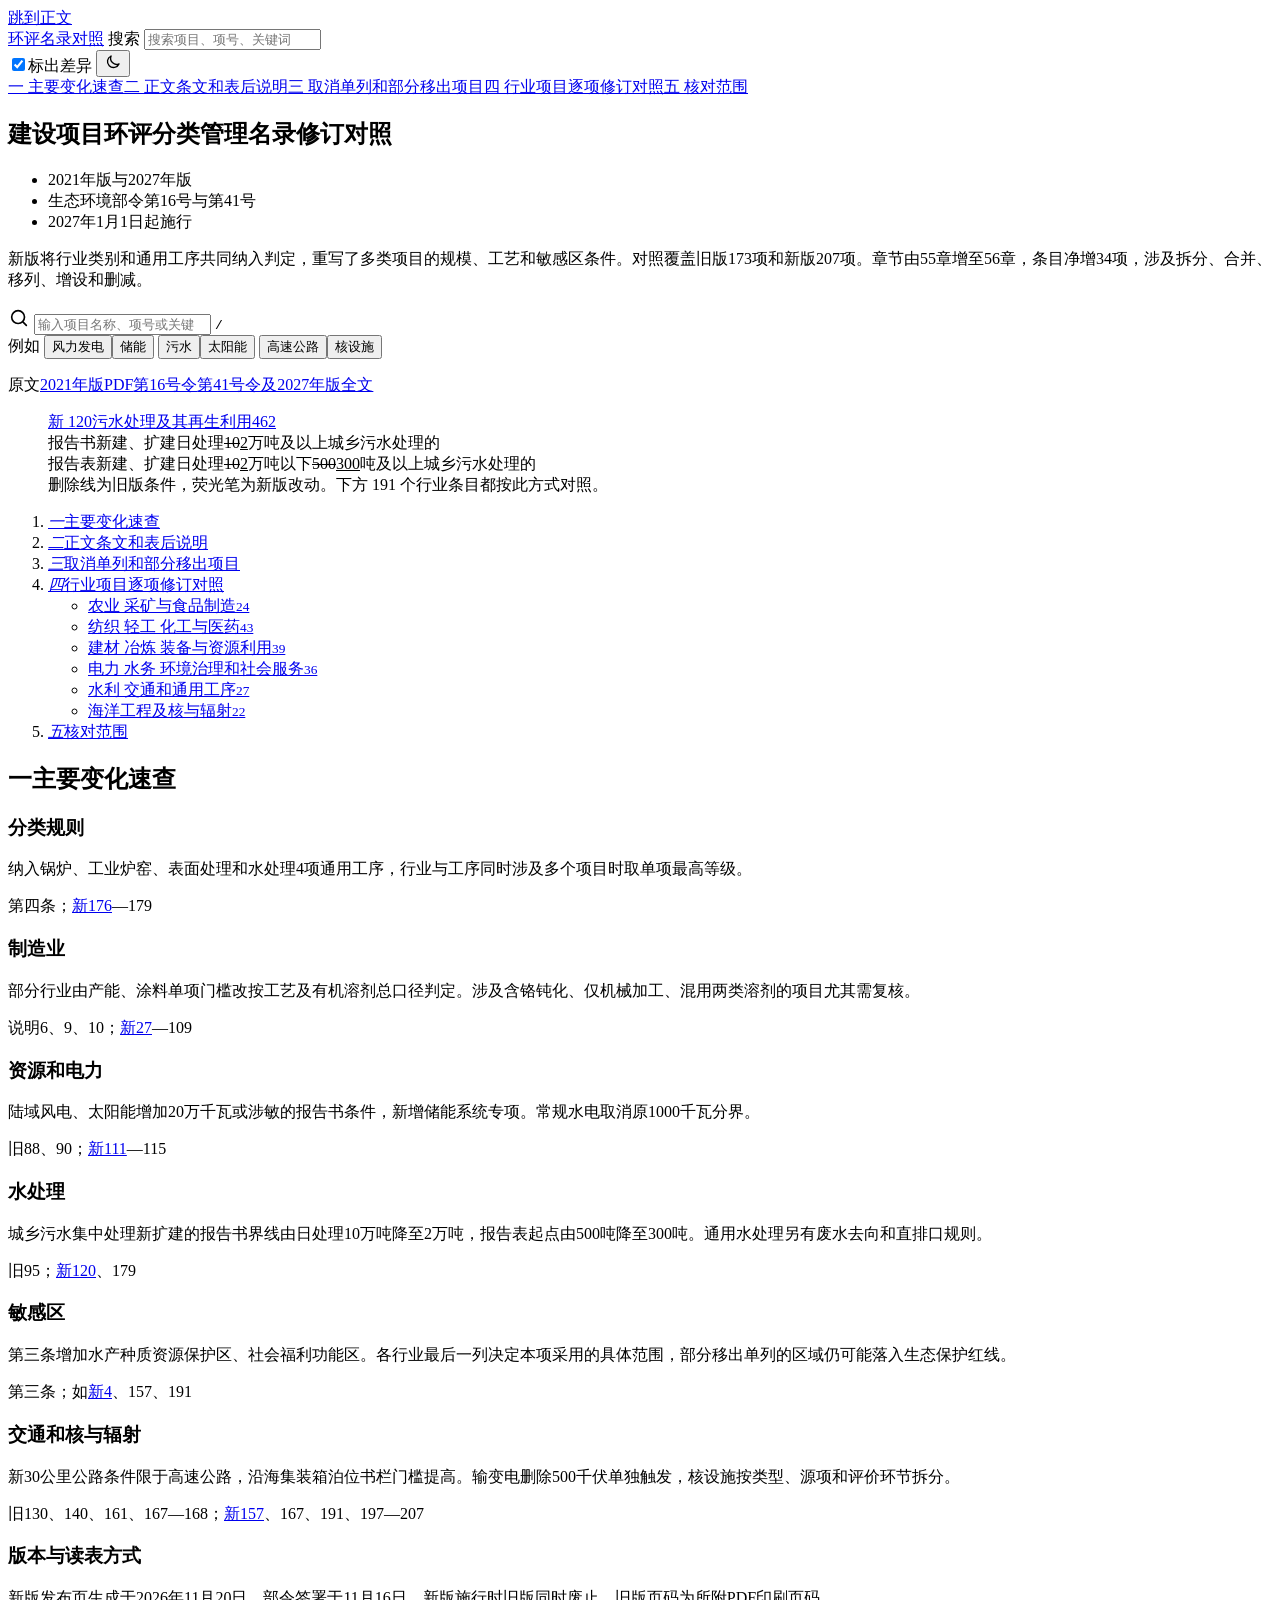
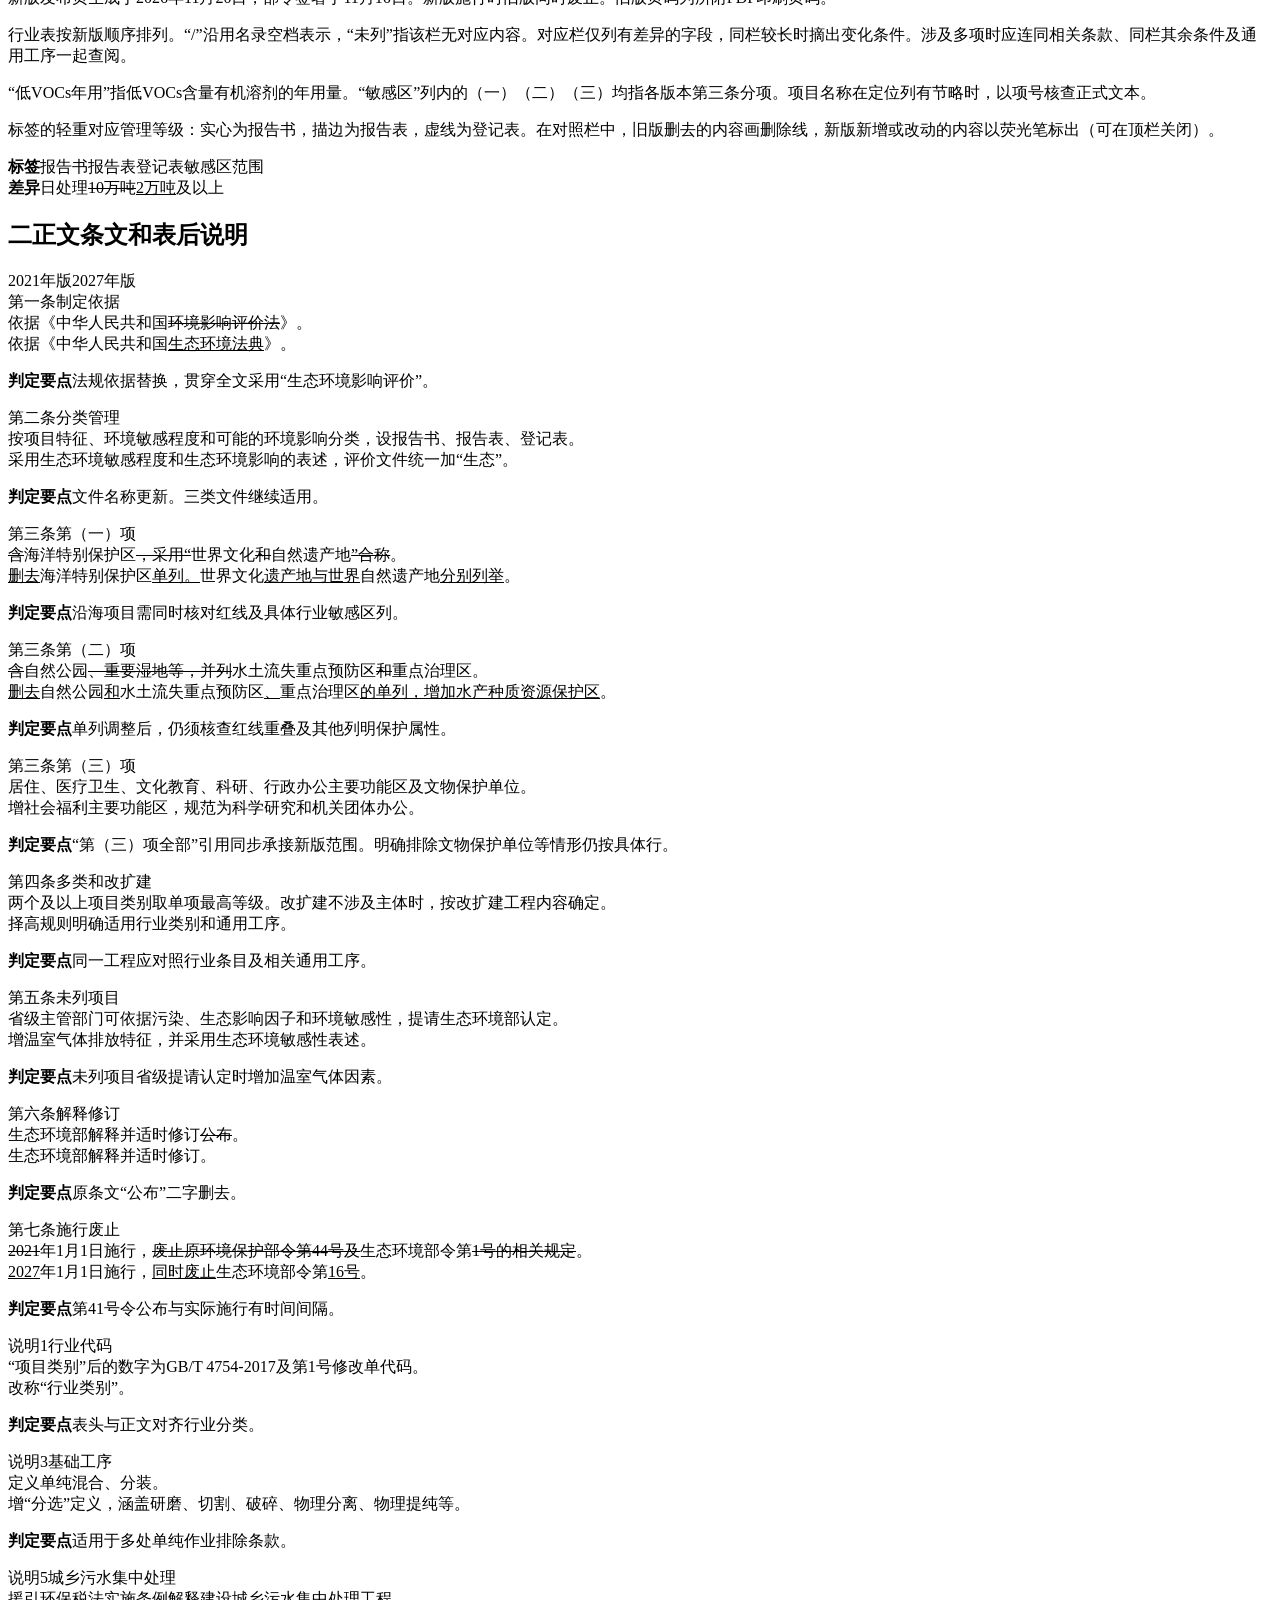
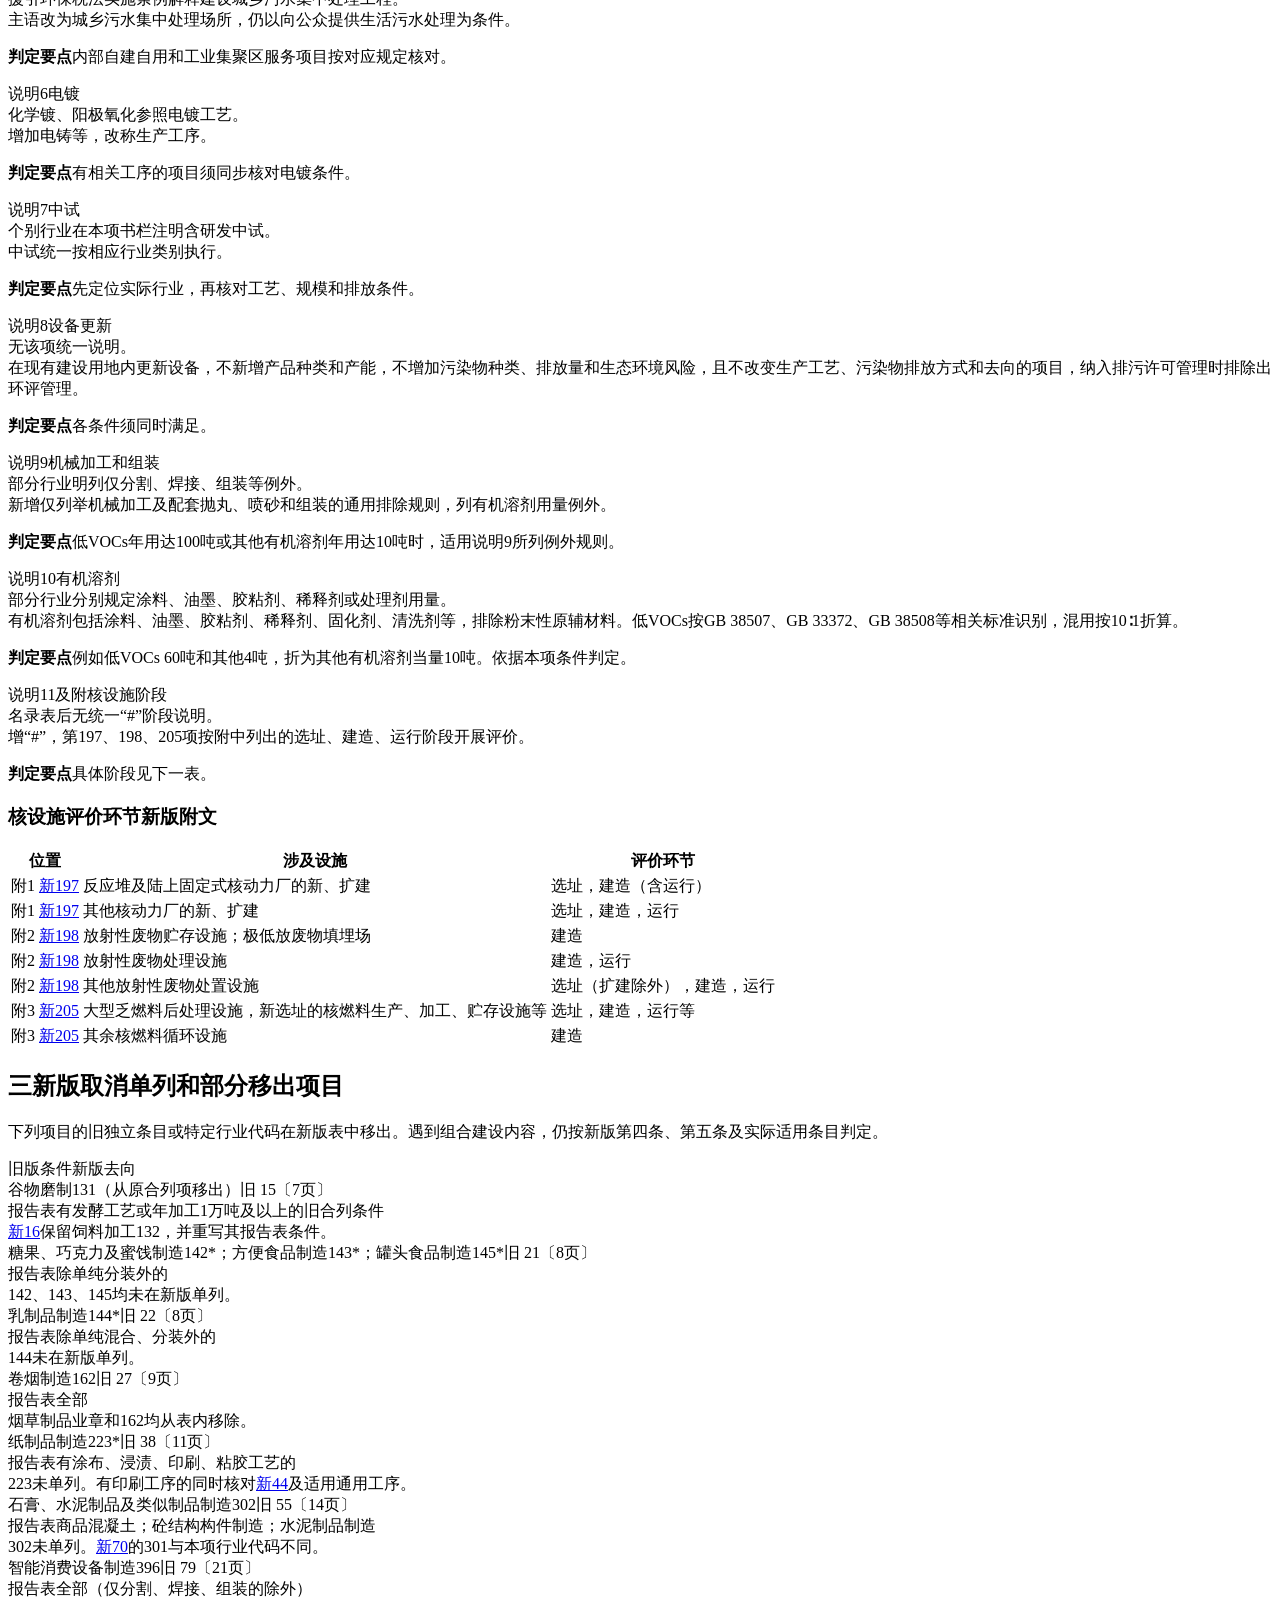
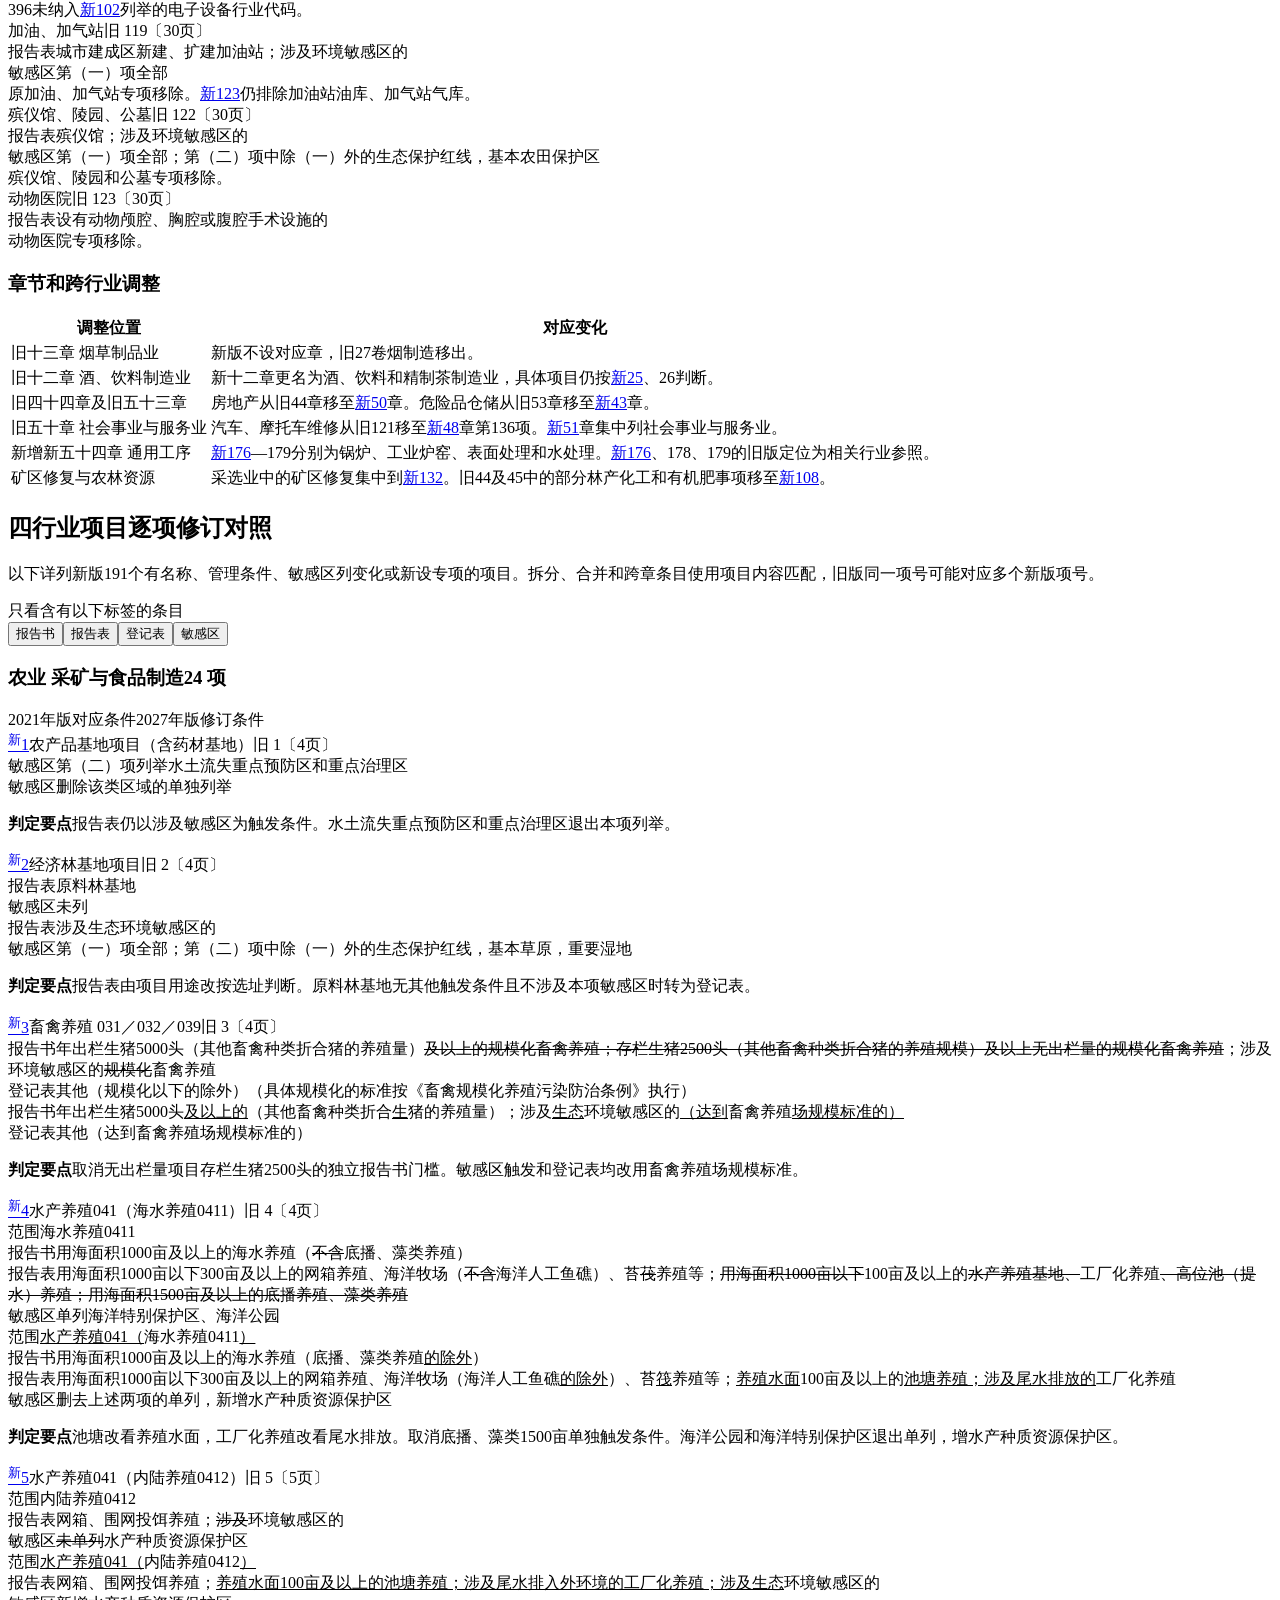
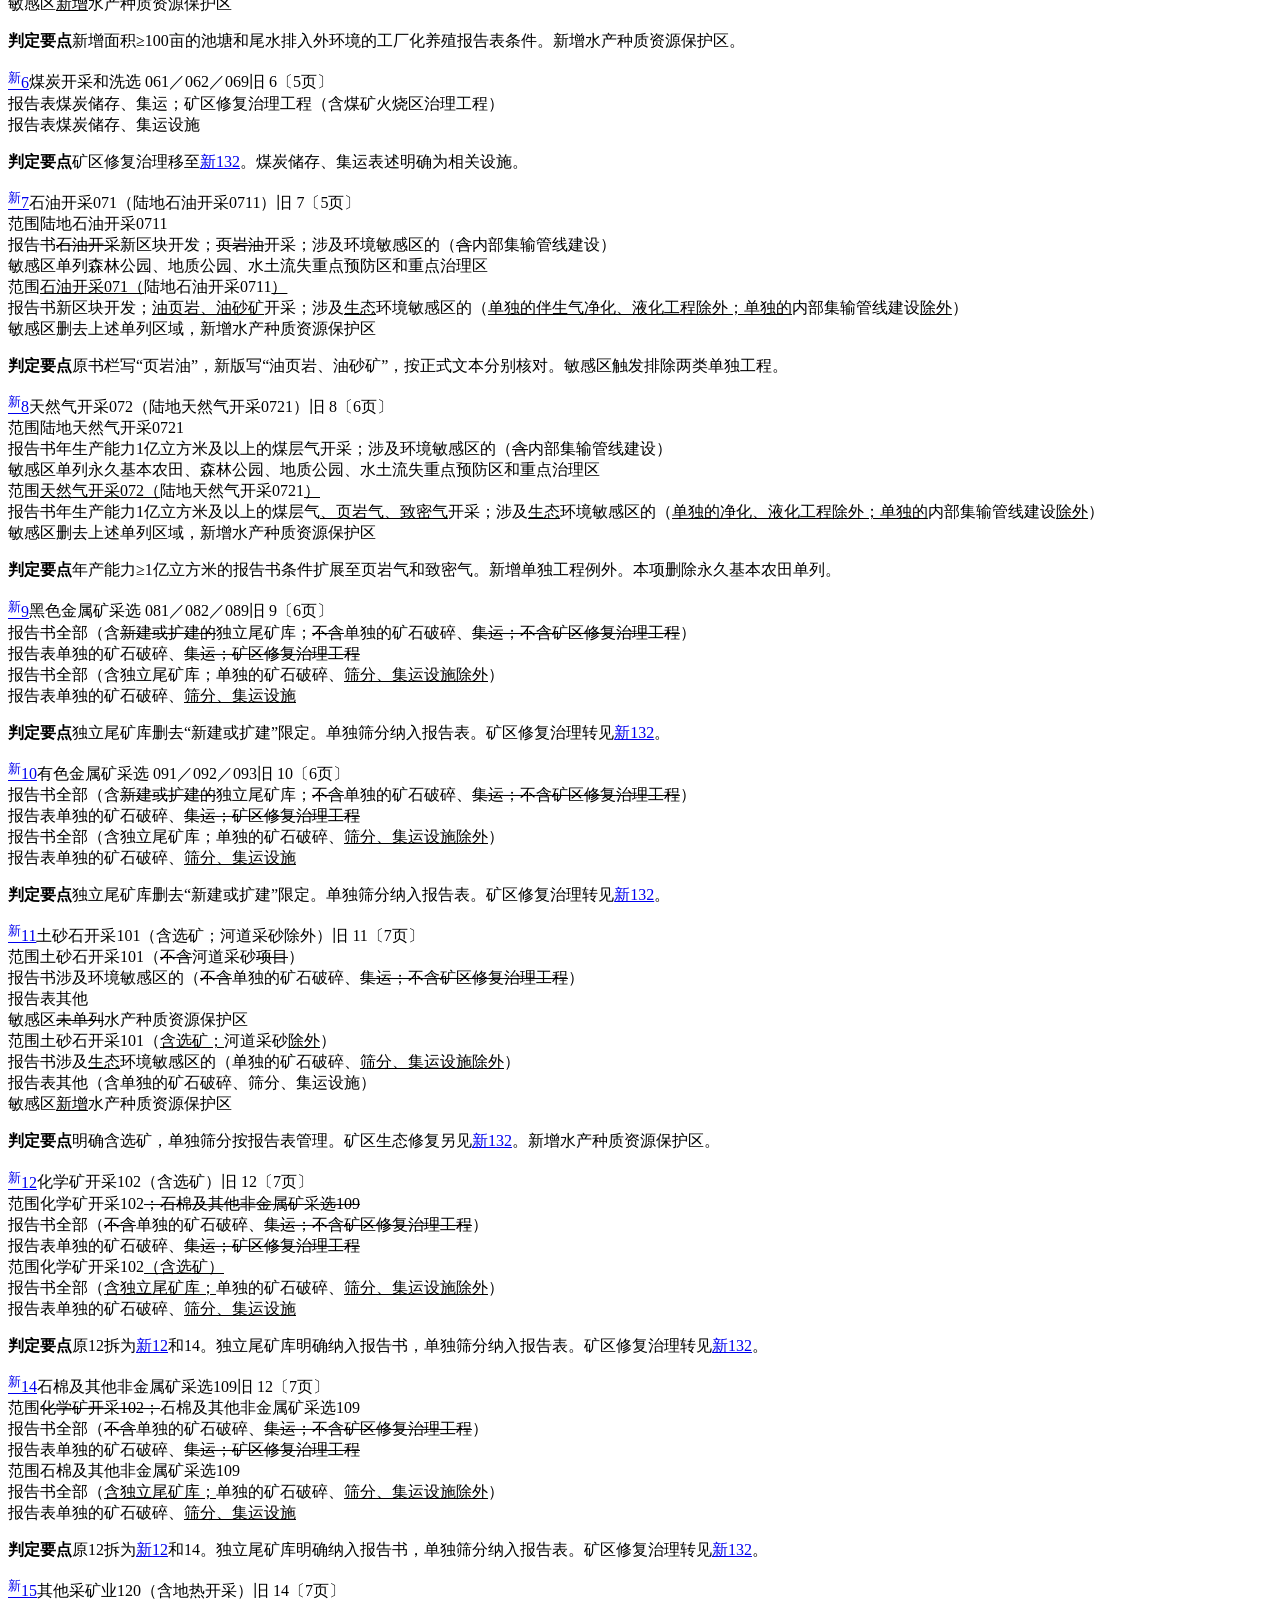
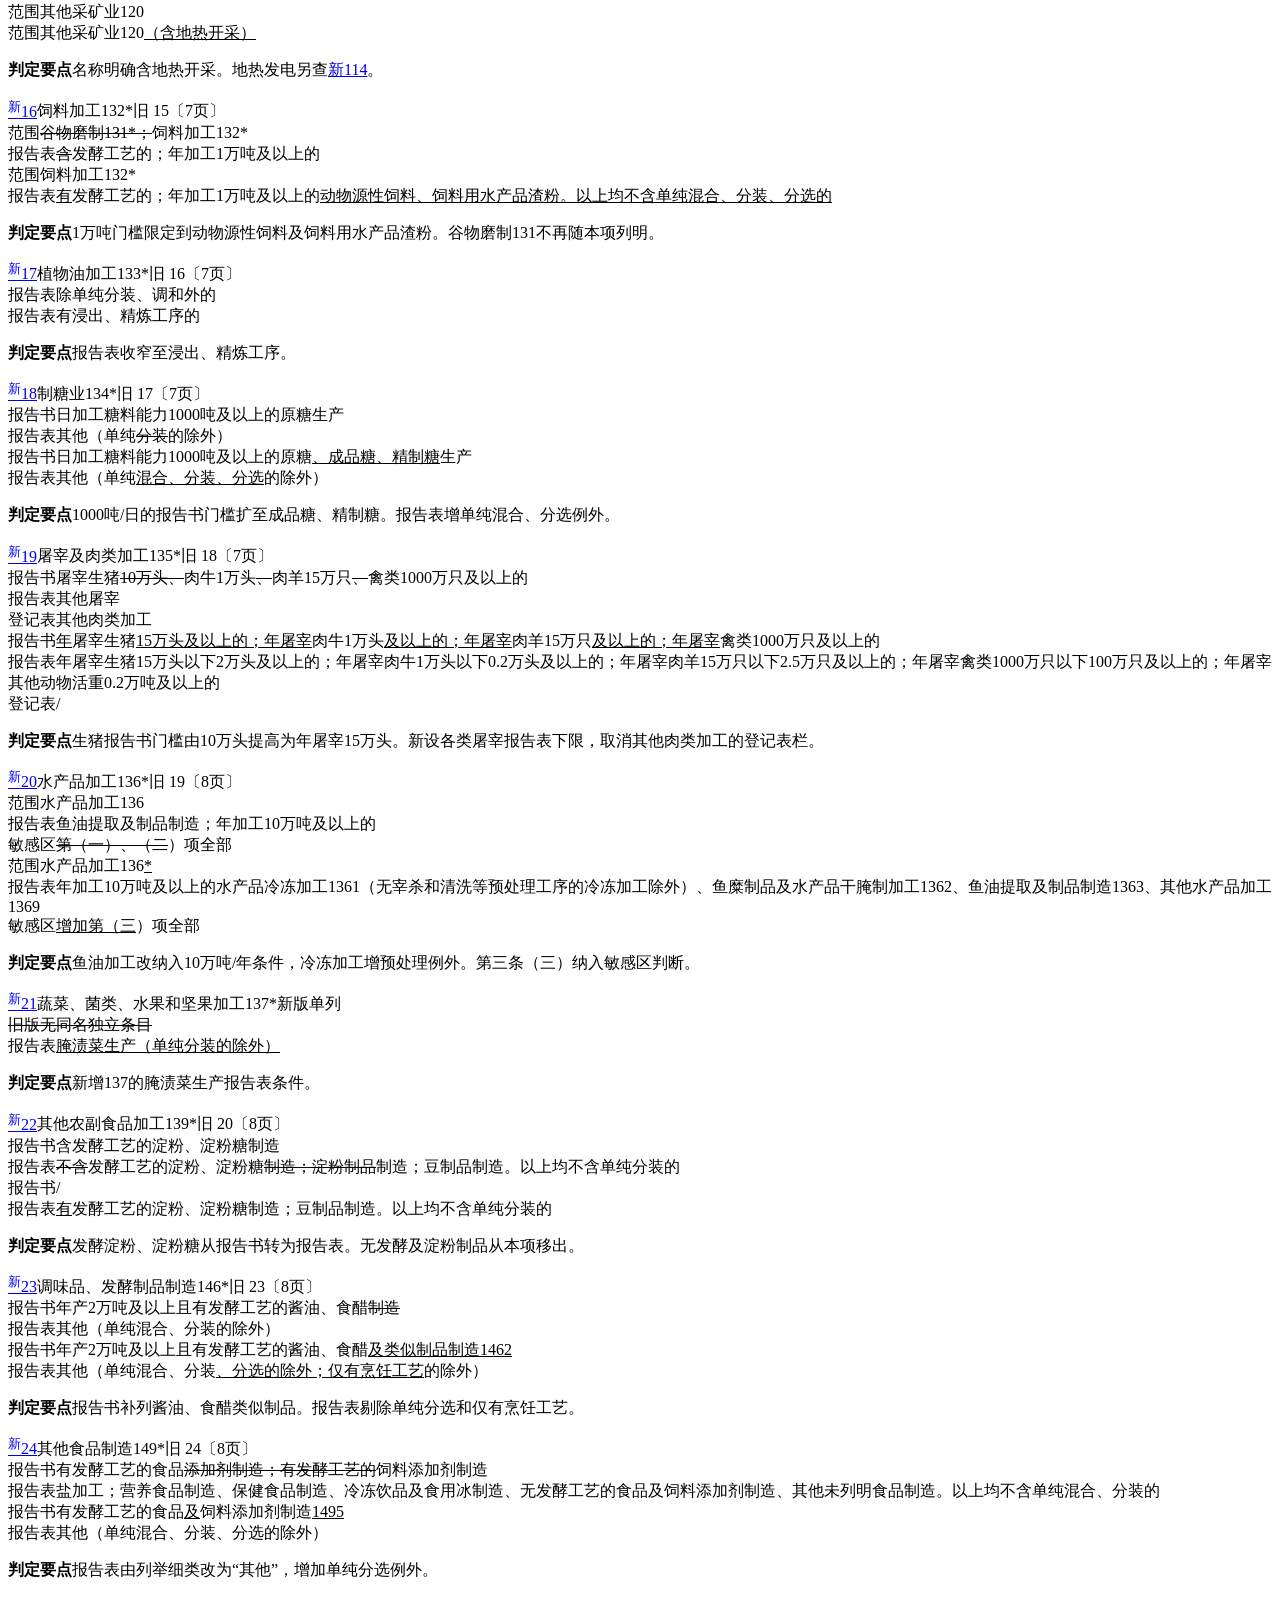
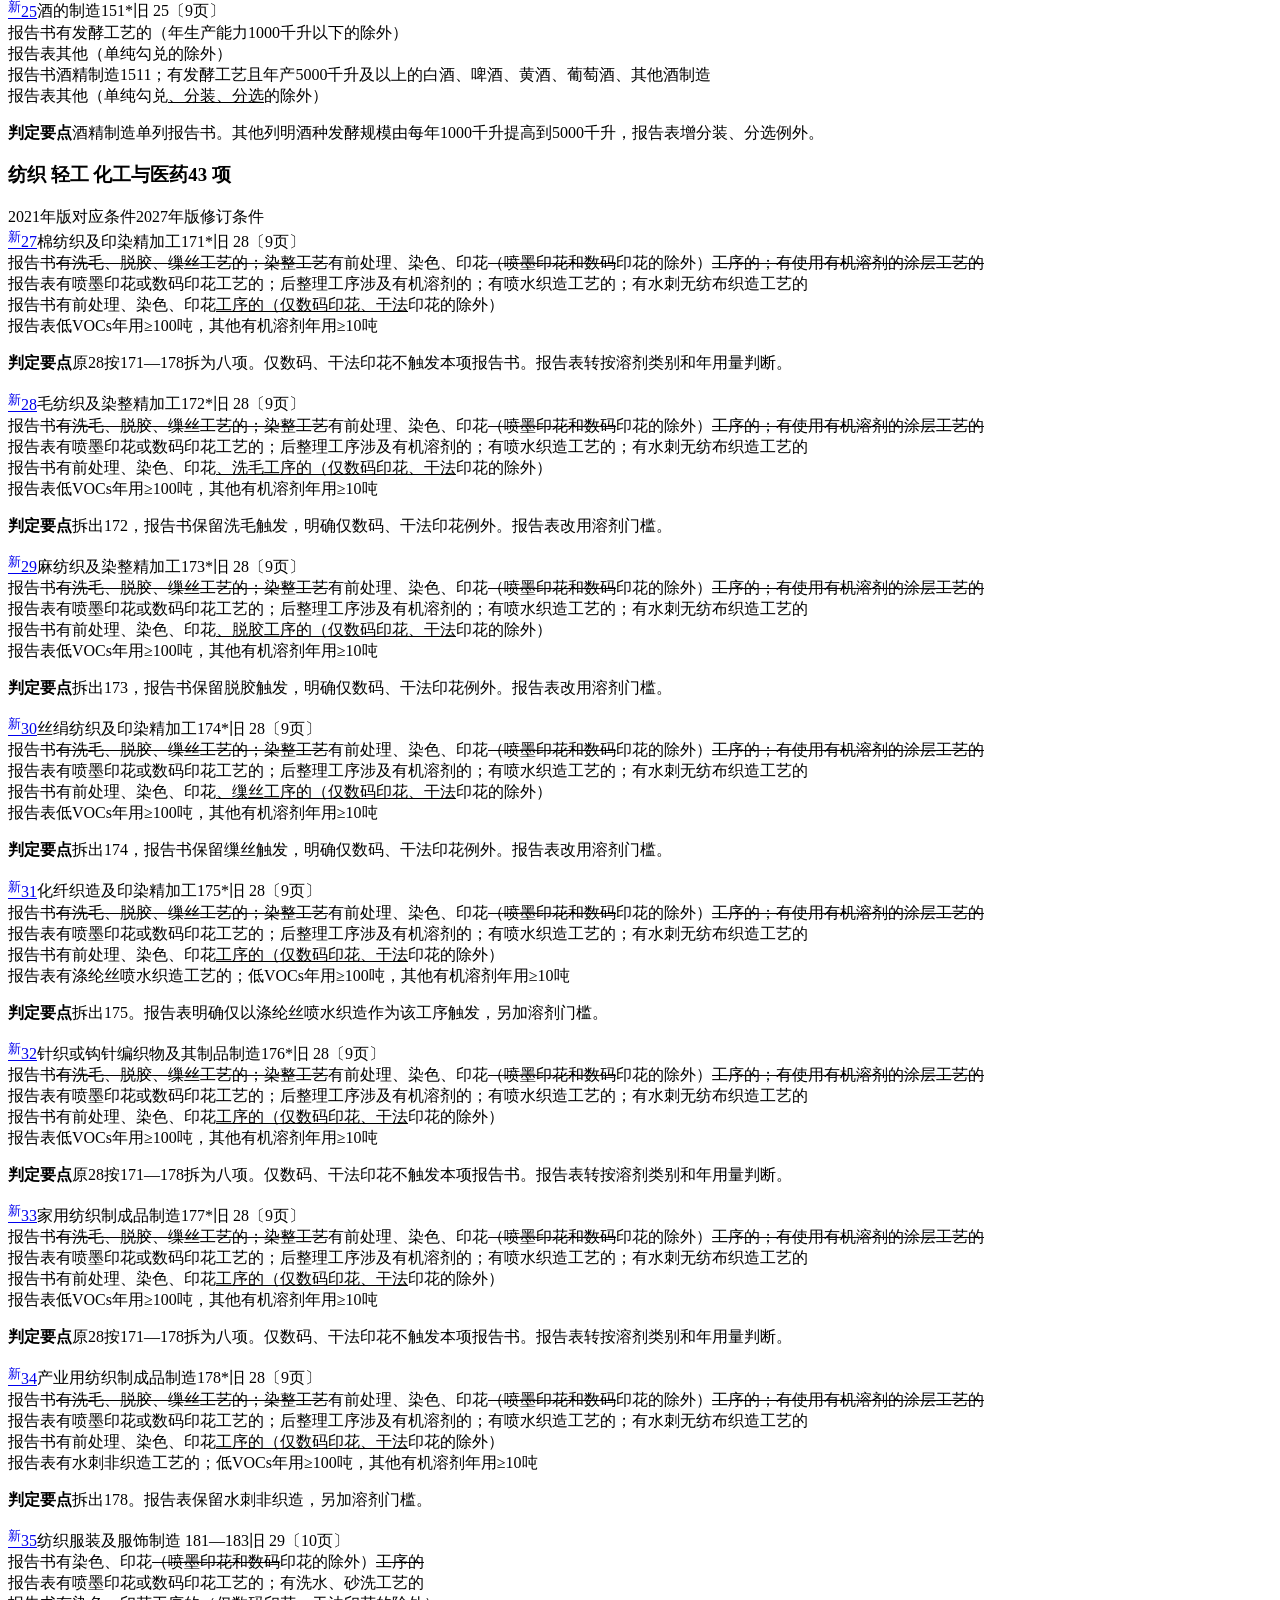
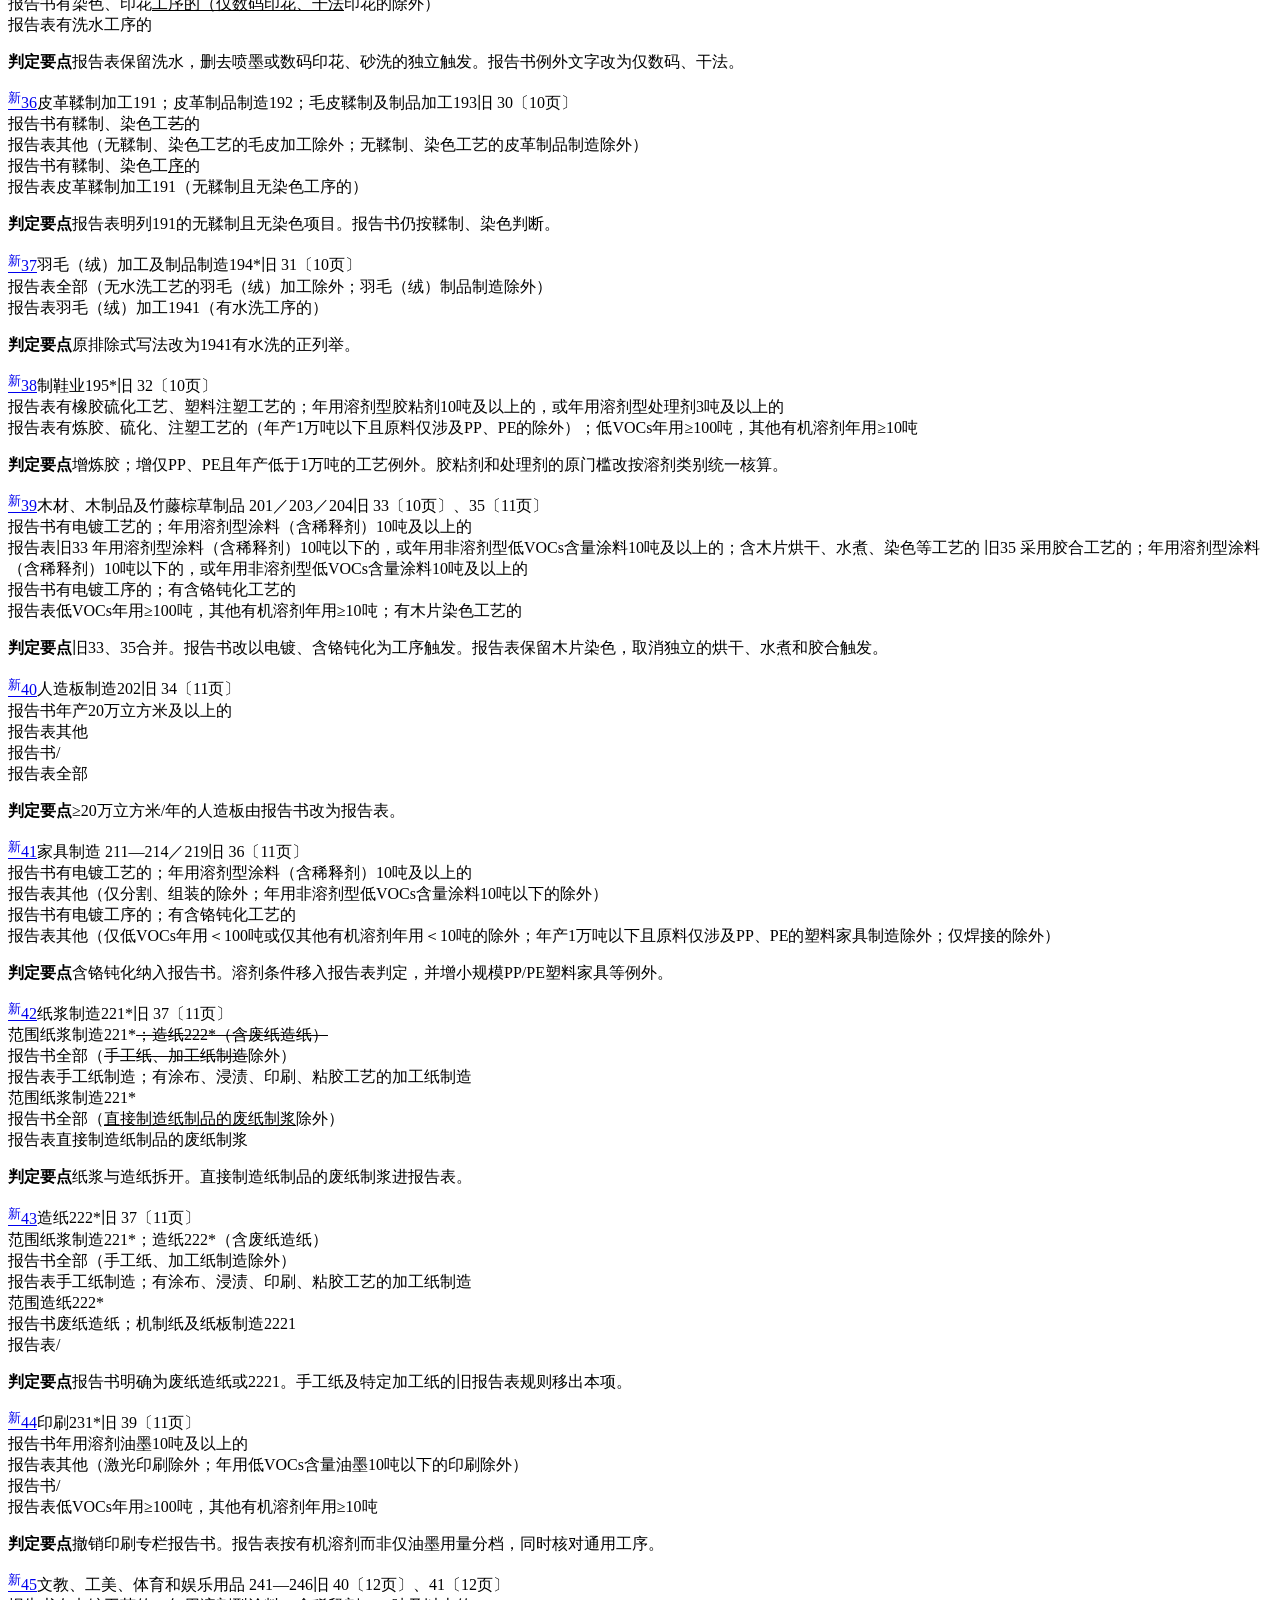
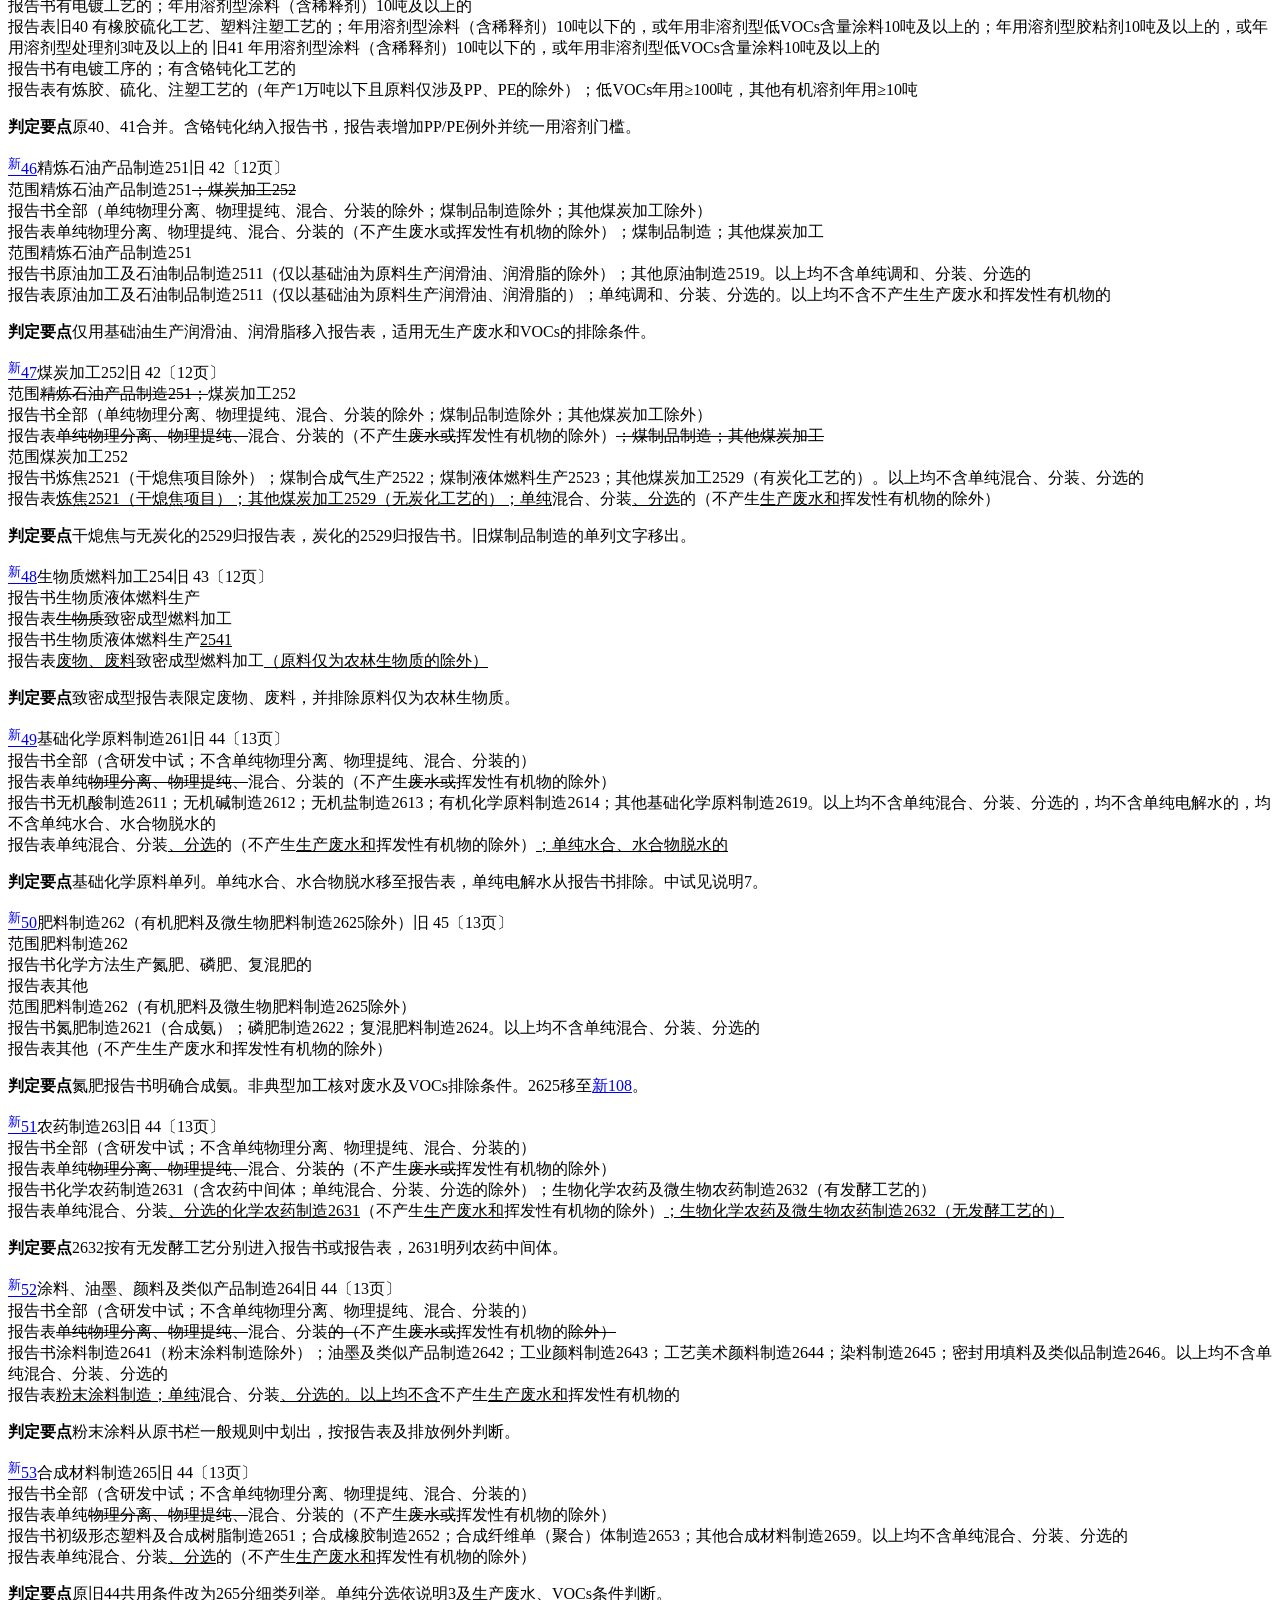
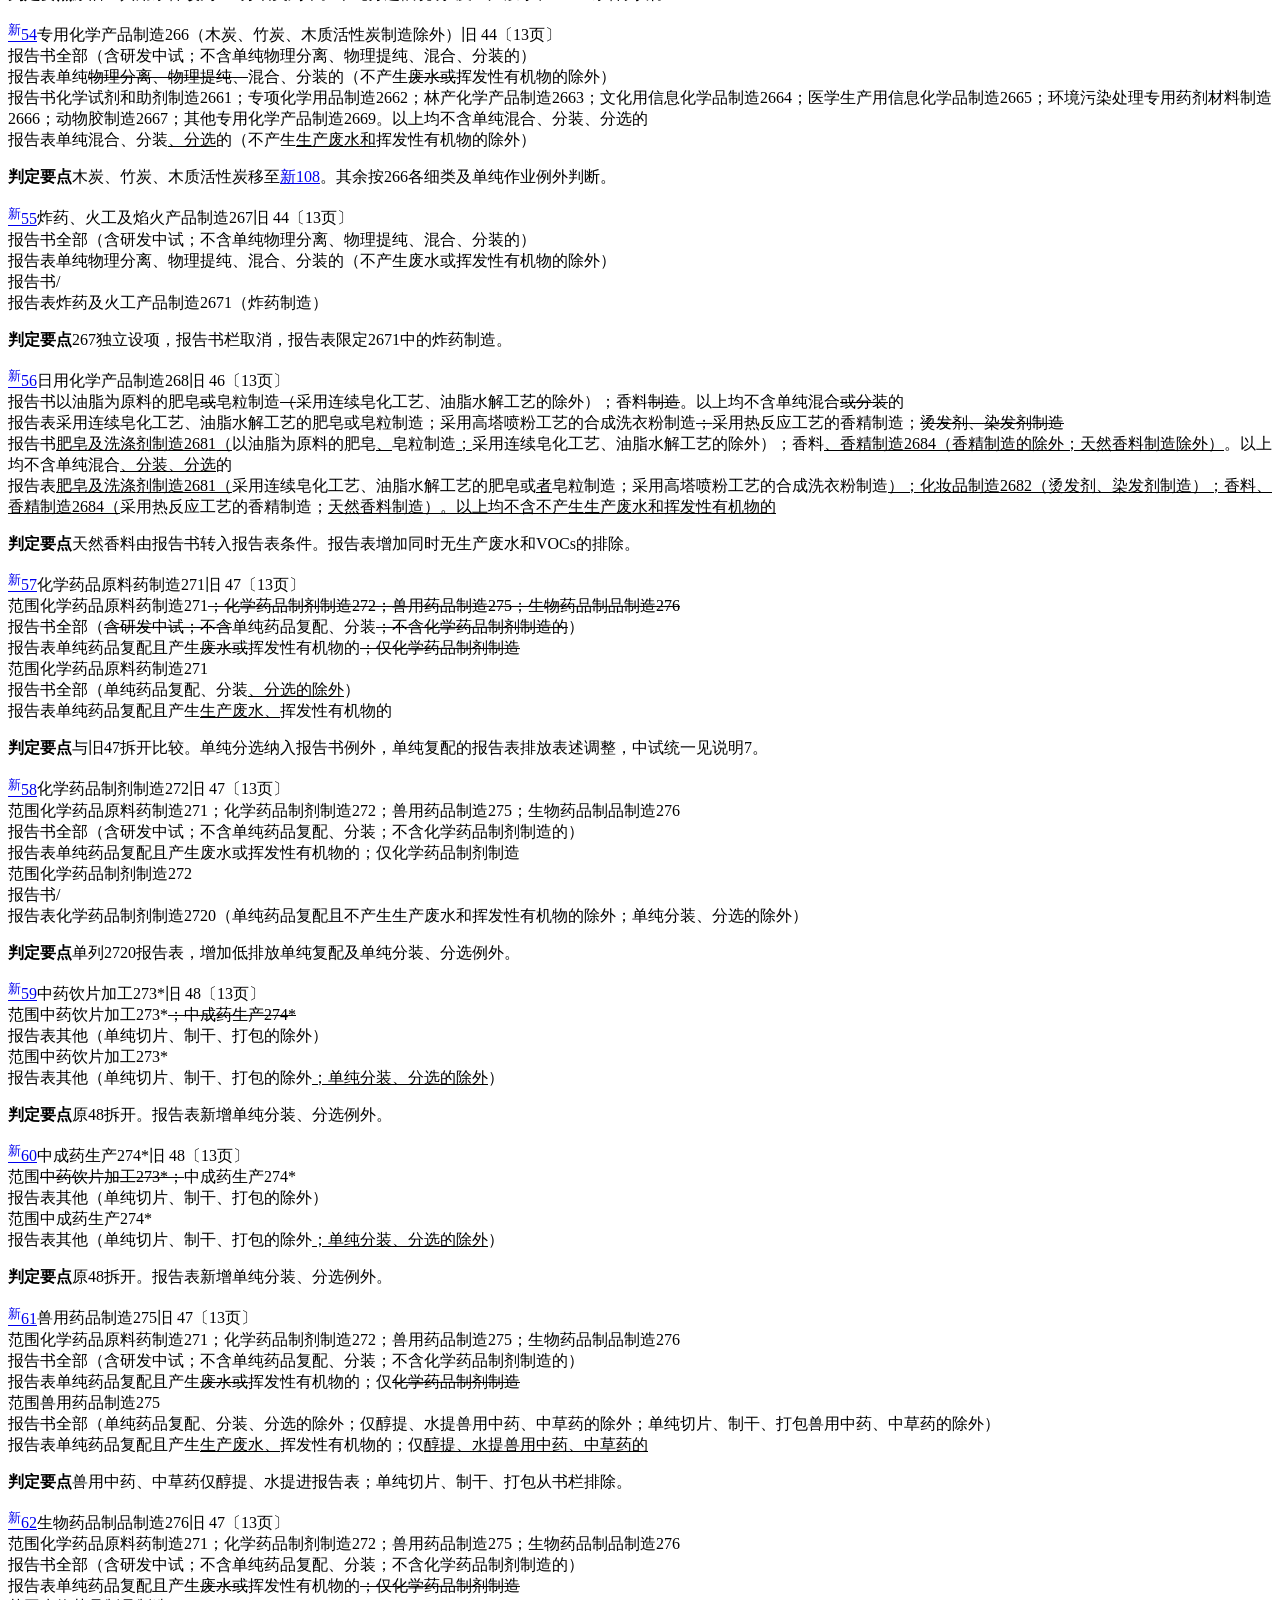
==== commit 97799277: "Add files via upload" ====
--- a/index.html
+++ b/index.html
@@ -1,3284 +1,97 @@
 <!doctype html>
-<html lang="zh-CN">
+<html lang="zh-CN" class="no-js">
 <head>
-  <meta charset="utf-8">
-  <meta name="viewport" content="width=device-width, initial-scale=1">
-  <meta name="description" content="逐项对照建设项目环评分类管理名录 2021 年版与 2027 年版。查询报告书、报告表、登记表、生态环境敏感区与行业范围的变化。">
-  <meta name="theme-color" content="#f8f8f5">
-  <title>建设项目环评分类管理名录 · 2021 与 2027 年版修订对照</title>
-  <link rel="icon" type="image/svg+xml" href="./icon.svg">
-  <link rel="stylesheet" href="./styles.css">
-  <script defer src="./app.js"></script>
+<meta charset="utf-8">
+<meta name="viewport" content="width=device-width, initial-scale=1">
+<title>建设项目环评分类管理名录修订对照（2021版 → 2027版）</title>
+<meta name="description" content="《建设项目环境影响评价分类管理名录》2021年版与2027年版逐项对照：191个行业项目的报告书、报告表、登记表和敏感区条件变化，可搜索、可按标签筛选。">
+<meta name="theme-color" content="#163C5B">
+<meta property="og:title" content="建设项目环评分类管理名录修订对照">
+<meta property="og:description" content="2021年版与2027年版逐项对照，可搜索、可筛选，旧版删去与新版新增一目了然。">
+<meta property="og:type" content="website">
+<link rel="icon" href="assets/favicon.svg" type="image/svg+xml">
+<link rel="stylesheet" href="assets/style.css">
+<script>
+(function(){var d=document.documentElement;try{var t=localStorage.getItem('eia-theme');if(t==='light'||t==='dark')d.setAttribute('data-theme',t);if(localStorage.getItem('eia-diff')==='off')d.classList.add('nodiff')}catch(e){}})();
+</script>
 </head>
-<body>
-  <a class="skip-link" href="#main">跳到正文</a>
-  <header class="shell masthead">
-    <a class="brand" href="#main">
-      <img src="./icon.svg" alt="" width="30" height="30">
-      <span>环评名录对照</span>
-    </a>
-    <nav aria-label="页面目录">
-      <a href="#overview">主要变化</a>
-      <a href="#items">逐项对照</a>
-      <a href="#provisions">条文与说明</a>
-      <a href="#removals">删减与移列</a>
-    </nav>
-    <a class="button button-outline masthead-download" href="./files/eia-catalogue-comparison.docx" download="建设项目环评名录修订对照.docx">下载 Word</a>
-  </header>
+<body id="top">
+<a class="skip" href="#main">跳到正文</a>
 
-  <main id="main" class="shell">
-    <section class="hero" aria-labelledby="title">
-      <div class="hero-copy">
-        <h1 id="title">建设项目环评分类管理名录</h1>
-        <p class="edition-title">2021 年版与 2027 年版修订对照</p>
-        <p class="hero-description">逐项查询报告书、报告表、登记表和生态环境敏感区的变化。</p>
-        <div class="hero-actions">
-          <a class="button button-primary" href="#items" id="search-jump">查找条目</a>
-          <a href="#sources">官方原文</a>
-        </div>
+<header class="topbar">
+  <a class="brand" href="#top">环评名录对照</a>
+  <label class="tsearch js-only"><span class="sr">搜索</span>
+    <input type="search" data-search placeholder="搜索项目、项号、关键词" autocomplete="off" spellcheck="false">
+  </label>
+  <div class="tools js-only">
+    <label class="switch"><input type="checkbox" id="diffToggle" checked><span class="track" aria-hidden="true"></span><span>标出差异</span></label>
+    <button type="button" class="iconbtn" id="themeBtn" aria-label="切换明暗主题" title="切换明暗主题">
+      <svg viewBox="0 0 24 24" width="18" height="18" fill="none" stroke="currentColor" stroke-width="1.8" stroke-linecap="round" stroke-linejoin="round" aria-hidden="true"><path d="M20 14.5A8 8 0 0 1 9.5 4 8 8 0 1 0 20 14.5z"/></svg>
+    </button>
+  </div>
+</header>
+<nav class="pills js-only" aria-label="章节"><a href="#s1">一 主要变化速查</a><a href="#s2">二 正文条文和表后说明</a><a href="#s3">三 取消单列和部分移出项目</a><a href="#s4">四 行业项目逐项修订对照</a><a href="#s5">五 核对范围</a></nav>
+
+<section class="hero">
+  <div class="hero-in">
+    <div class="hero-text">
+      <h1>建设项目环评分类管理名录<span>修订对照</span></h1>
+      <ul class="meta"><li>2021年版与2027年版</li><li>生态环境部令第16号与第41号</li><li>2027年1月1日起施行</li></ul>
+      <p class="intro">新版将行业类别和通用工序共同纳入判定，重写了多类项目的规模、工艺和敏感区条件。对照覆盖旧版173项和新版207项。章节由55章增至56章，条目净增34项，涉及拆分、合并、移列、增设和删减。</p>
+      <div class="finder js-only" id="heroSearch">
+        <svg viewBox="0 0 24 24" width="22" height="22" fill="none" stroke="currentColor" stroke-width="1.8" stroke-linecap="round" aria-hidden="true"><circle cx="11" cy="11" r="7"/><path d="m20 20-3.5-3.5"/></svg>
+        <input type="search" data-search aria-label="搜索项目、项号或关键词" placeholder="输入项目名称、项号或关键词，如：风力发电、污水处理、157" autocomplete="off" spellcheck="false">
+        <kbd aria-hidden="true">/</kbd>
       </div>
-      <div class="hero-meta">
-        <dl class="edition-counts">
-          <div><dt>2021 年版条目</dt><dd>173</dd></div>
-          <div><dt>2027 年版条目</dt><dd>207</dd></div>
-        </dl>
-        <p class="effective"><time datetime="2027-01-01">2027 年 1 月 1 日起施行</time></p>
+      <div class="suggest js-only"><span>例如</span>
+        <button type="button" data-q="风力发电">风力发电</button><button type="button" data-q="储能">储能</button>
+        <button type="button" data-q="污水">污水</button><button type="button" data-q="太阳能">太阳能</button>
+        <button type="button" data-q="高速公路">高速公路</button><button type="button" data-q="核设施">核设施</button>
       </div>
-    </section>
+      <p class="src"><span>原文</span><a href="https://www.mee.gov.cn/xxgk2018/xxgk/xxgk02/202012/W020210928608333204642.pdf" target="_blank" rel="noopener">2021年版PDF</a><a href="https://www.mee.gov.cn/xxgk2018/xxgk/xxgk02/202012/t20201202_811053.html" target="_blank" rel="noopener">第16号令</a><a href="https://www.mee.gov.cn/xxgk2018/xxgk/xxgk02/202611/t20261120_1187127.html" target="_blank" rel="noopener">第41号令及2027年版全文</a></p>
+    </div>
+    <figure class="spec" aria-label="对照示例：新120 污水处理及其再生利用">
+      <div class="sheet"><a class="spec-head" href="#n120"><span class="no">新 120</span><span class="nm">污水处理及其再生利用462</span></a><div class="ln"><span class="tag t-shu">报告书</span><span class="tx">新建、扩建日处理<del>10</del><ins>2</ins>万吨及以上城乡污水处理的</span></div><div class="ln"><span class="tag t-biao">报告表</span><span class="tx">新建、扩建日处理<del>10</del><ins>2</ins>万吨以下<del>500</del><ins>300</ins>吨及以上城乡污水处理的</span></div></div>
+      <figcaption>删除线为旧版条件，荧光笔为新版改动。下方 191 个行业条目都按此方式对照。</figcaption>
+    </figure>
+  </div>
+</section>
 
-    <section class="section" id="overview" aria-labelledby="overview-title">
-      <h2 id="overview-title">主要变化</h2>
-      <table class="reference-table overview-table" aria-label="主要修订要点"><thead><tr><th scope="col">领域</th><th scope="col">主要变化</th><th scope="col">原文定位</th></tr></thead><tbody><tr><th scope="row" data-label="领域"><p>分类规则</p></th><td data-label="主要变化"><p>纳入锅炉、工业炉窑、表面处理和水处理4项通用工序，行业与工序同时涉及多个项目时取单项最高等级。</p></td><td data-label="原文定位"><p>第四条；新176—179</p></td></tr>
-<tr><th scope="row" data-label="领域"><p>制造业</p></th><td data-label="主要变化"><p>部分行业由产能、涂料单项门槛改按工艺及有机溶剂总口径判定。涉及含铬钝化、仅机械加工、混用两类溶剂的项目尤其需复核。</p></td><td data-label="原文定位"><p>说明6、9、10；新27—109</p></td></tr>
-<tr><th scope="row" data-label="领域"><p>资源和电力</p></th><td data-label="主要变化"><p>陆域风电、太阳能增加20万千瓦或涉敏的报告书条件，新增储能系统专项。常规水电取消原1000千瓦分界。</p></td><td data-label="原文定位"><p>旧88、90；新111—115</p></td></tr>
-<tr><th scope="row" data-label="领域"><p>水处理</p></th><td data-label="主要变化"><p>城乡污水集中处理新扩建的报告书界线由日处理10万吨降至2万吨，报告表起点由500吨降至300吨。通用水处理另有废水去向和直排口规则。</p></td><td data-label="原文定位"><p>旧95；新120、179</p></td></tr>
-<tr><th scope="row" data-label="领域"><p>敏感区</p></th><td data-label="主要变化"><p>第三条增加水产种质资源保护区、社会福利功能区。各行业最后一列决定本项采用的具体范围，部分移出单列的区域仍可能落入生态保护红线。</p></td><td data-label="原文定位"><p>第三条；如新4、157、191</p></td></tr>
-<tr><th scope="row" data-label="领域"><p>交通和核与辐射</p></th><td data-label="主要变化"><p>新30公里公路条件限于高速公路，沿海集装箱泊位书栏门槛提高。输变电删除500千伏单独触发，核设施按类型、源项和评价环节拆分。</p></td><td data-label="原文定位"><p>旧130、140、161、167—168；新157、167、191、197—207</p></td></tr></tbody></table>
-    </section>
+<div class="status js-only" id="status" role="status" aria-live="polite" hidden>
+  <span id="statusText"></span>
+  <button type="button" id="clearBtn">清除搜索和筛选</button>
+</div>
 
-    <section class="section" id="items" aria-labelledby="items-title">
-      <h2 id="items-title">逐项对照</h2>
-      <form class="filters" id="filters" role="search" aria-label="筛选修订条目" hidden>
-        <label class="search-field">
-          <span class="sr-only">搜索修订条目</span>
-          <input id="search" name="q" type="search" placeholder="项目名称、项号、行业代码或关键词" autocomplete="off" spellcheck="false">
-        </label>
-        <label class="filter-select" for="chapter"><span>章目</span>
-          <select id="chapter" name="chapter">
-            <option value="">全部章目</option>
-            <option value="1">一、农业01、林业02</option>
-<option value="2">二、畜牧业03</option>
-<option value="3">三、渔业04</option>
-<option value="4">四、煤炭开采和洗选业06</option>
-<option value="5">五、石油和天然气开采业07</option>
-<option value="6">六、黑色金属矿采选业08</option>
-<option value="7">七、有色金属矿采选业09</option>
-<option value="8">八、非金属矿采选业10</option>
-<option value="9">九、其他采矿业12</option>
-<option value="10">十、农副食品加工业13</option>
-<option value="11">十一、食品制造业14</option>
-<option value="12">十二、酒、饮料和精制茶制造业15</option>
-<option value="13">十三、纺织业17</option>
-<option value="14">十四、纺织服装、服饰业18</option>
-<option value="15">十五、皮革、毛皮、羽毛及其制品和制鞋业19</option>
-<option value="16">十六、木材加工和木、竹、藤、棕、草制品业20</option>
-<option value="17">十七、家具制造业21</option>
-<option value="18">十八、造纸和纸制品业22</option>
-<option value="19">十九、印刷和记录媒介复制业23</option>
-<option value="20">二十、文教、工美、体育和娱乐用品制造业24</option>
-<option value="21">二十一、石油、煤炭及其他燃料加工业25</option>
-<option value="22">二十二、化学原料和化学制品制造业26</option>
-<option value="23">二十三、医药制造业27</option>
-<option value="24">二十四、化学纤维制造业28</option>
-<option value="25">二十五、橡胶和塑料制品业29</option>
-<option value="26">二十六、非金属矿物制品业30</option>
-<option value="27">二十七、黑色金属冶炼和压延加工业31</option>
-<option value="28">二十八、有色金属冶炼和压延加工业32</option>
-<option value="29">二十九、金属制品业33</option>
-<option value="30">三十、通用设备制造业34</option>
-<option value="31">三十一、专用设备制造业35</option>
-<option value="32">三十二、汽车制造业36</option>
-<option value="33">三十三、铁路、船舶、航空航天和其他运输设备制造业37</option>
-<option value="34">三十四、电气机械和器材制造业38</option>
-<option value="35">三十五、计算机、通信和其他电子设备制造业39</option>
-<option value="36">三十六、仪器仪表制造业40</option>
-<option value="37">三十七、其他制造业41</option>
-<option value="38">三十八、废弃资源综合利用业42</option>
-<option value="39">三十九、金属制品、机械和设备修理业43</option>
-<option value="40">四十、电力、热力生产和供应业44</option>
-<option value="41">四十一、燃气生产和供应业45</option>
-<option value="42">四十二、水的生产和供应业46</option>
-<option value="43">四十三、装卸搬运和仓储业59</option>
-<option value="44">四十四、研究和试验发展73</option>
-<option value="45">四十五、专业技术服务业74</option>
-<option value="46">四十六、生态保护和环境治理业77</option>
-<option value="47">四十七、公共设施管理业78</option>
-<option value="48">四十八、机动车、电子产品和日用产品修理业81</option>
-<option value="49">四十九、卫生84</option>
-<option value="50">五十、房地产业</option>
-<option value="51">五十一、社会事业与服务业</option>
-<option value="52">五十二、水利</option>
-<option value="53">五十三、交通运输业、管道运输业</option>
-<option value="54">五十四、通用工序</option>
-<option value="55">五十五、海洋工程</option>
-<option value="56">五十六、核与辐射</option>
-          </select>
-        </label>
-        <label class="filter-select" for="field"><span>修订栏目</span>
-          <select id="field" name="field">
-            <option value="">全部</option>
-            <option value="scope">项目范围或新设专项</option>
-            <option value="report">报告书</option>
-            <option value="form">报告表</option>
-            <option value="registration">登记表</option>
-            <option value="sensitivity">生态环境敏感区</option>
-          </select>
-        </label>
-        <button type="reset" class="text-button">清空筛选</button>
-      </form>
+<div class="shell">
+  <aside class="side js-only" aria-label="目录"><ol><li><a href="#s1"><i>一</i>主要变化速查</a></li><li><a href="#s2"><i>二</i>正文条文和表后说明</a></li><li><a href="#s3"><i>三</i>取消单列和部分移出项目</a></li><li><a href="#s4"><i>四</i>行业项目逐项修订对照</a><ul><li><a href="#g1">农业 采矿与食品制造<small>24</small></a></li><li><a href="#g2">纺织 轻工 化工与医药<small>43</small></a></li><li><a href="#g3">建材 冶炼 装备与资源利用<small>39</small></a></li><li><a href="#g4">电力 水务 环境治理和社会服务<small>36</small></a></li><li><a href="#g5">水利 交通和通用工序<small>27</small></a></li><li><a href="#g6">海洋工程及核与辐射<small>22</small></a></li></ul></li><li><a href="#s5"><i>五</i>核对范围</a></li></ol></aside>
+  <main id="main" tabindex="-1">
+    <section class="sec" id="s1"><h2><span class="num">一</span><span>主要变化速查</span></h2><div class="quick"><article class="q ent"><h3 class="q-area">分类规则</h3><p class="q-chg">纳入锅炉、工业炉窑、表面处理和水处理4项通用工序，行业与工序同时涉及多个项目时取单项最高等级。</p><p class="q-ref">第四条；<a class="xref" href="#n176">新176</a>—179</p></article><article class="q ent"><h3 class="q-area">制造业</h3><p class="q-chg">部分行业由产能、涂料单项门槛改按工艺及有机溶剂总口径判定。涉及含铬钝化、仅机械加工、混用两类溶剂的项目尤其需复核。</p><p class="q-ref">说明6、9、10；<a class="xref" href="#n27">新27</a>—109</p></article><article class="q ent"><h3 class="q-area">资源和电力</h3><p class="q-chg">陆域风电、太阳能增加20万千瓦或涉敏的报告书条件，新增储能系统专项。常规水电取消原1000千瓦分界。</p><p class="q-ref">旧88、90；<a class="xref" href="#n111">新111</a>—115</p></article><article class="q ent"><h3 class="q-area">水处理</h3><p class="q-chg">城乡污水集中处理新扩建的报告书界线由日处理10万吨降至2万吨，报告表起点由500吨降至300吨。通用水处理另有废水去向和直排口规则。</p><p class="q-ref">旧95；<a class="xref" href="#n120">新120</a>、179</p></article><article class="q ent"><h3 class="q-area">敏感区</h3><p class="q-chg">第三条增加水产种质资源保护区、社会福利功能区。各行业最后一列决定本项采用的具体范围，部分移出单列的区域仍可能落入生态保护红线。</p><p class="q-ref">第三条；如<a class="xref" href="#n4">新4</a>、157、191</p></article><article class="q ent"><h3 class="q-area">交通和核与辐射</h3><p class="q-chg">新30公里公路条件限于高速公路，沿海集装箱泊位书栏门槛提高。输变电删除500千伏单独触发，核设施按类型、源项和评价环节拆分。</p><p class="q-ref">旧130、140、161、167—168；<a class="xref" href="#n157">新157</a>、167、191、197—207</p></article></div><div class="ent readme"><h3>版本与读表方式</h3><p>新版发布页生成于2026年11月20日，部令签署于11月16日。新版施行时旧版同时废止。旧版页码为所附PDF印刷页码。</p><p>行业表按新版顺序排列。“/”沿用名录空档表示，“未列”指该栏无对应内容。对应栏仅列有差异的字段，同栏较长时摘出变化条件。涉及多项时应连同相关条款、同栏其余条件及通用工序一起查阅。</p><p>“低VOCs年用”指低VOCs含量有机溶剂的年用量。“敏感区”列内的（一）（二）（三）均指各版本第三条分项。项目名称在定位列有节略时，以项号核查正式文本。</p><p class="legend-note">标签的轻重对应管理等级：实心为报告书，描边为报告表，虚线为登记表。在对照栏中，旧版删去的内容画删除线，新版新增或改动的内容以荧光笔标出（可在顶栏关闭）。</p><div class="legend"><div><b>标签</b><span class="tag t-shu">报告书</span><span class="tag t-biao">报告表</span><span class="tag t-ji">登记表</span><span class="tag t-min">敏感区</span><span class="tag t-fan">范围</span></div><div><b>差异</b><span class="ex">日处理<del>10万吨</del><ins>2万吨</ins>及以上</span></div></div></div></section><section class="sec" id="s2"><h2><span class="num">二</span><span>正文条文和表后说明</span></h2><div class="colhead" aria-hidden="true"><span>2021年版</span><span>2027年版</span></div><div class="rows"><article class="row ent" id="p1"><header class="rh"><span class="no txt">第一条</span><span class="nm">制定依据</span></header><div class="cols"><div class="cell old" data-h="2021年版"><div class="ln nolabel"><span class="tx">依据《中华人民共和国<del>环境影响评价法</del>》。</span></div></div><div class="cell new" data-h="2027年版"><div class="ln nolabel"><span class="tx">依据《中华人民共和国<ins>生态环境法典</ins>》。</span></div></div></div><p class="note"><b>判定要点</b>法规依据替换，贯穿全文采用“生态环境影响评价”。</p></article><article class="row ent" id="p2"><header class="rh"><span class="no txt">第二条</span><span class="nm">分类管理</span></header><div class="cols"><div class="cell old" data-h="2021年版"><div class="ln nolabel"><span class="tx">按项目特征、环境敏感程度和可能的环境影响分类，设报告书、报告表、登记表。</span></div></div><div class="cell new" data-h="2027年版"><div class="ln nolabel"><span class="tx">采用生态环境敏感程度和生态环境影响的表述，评价文件统一加“生态”。</span></div></div></div><p class="note"><b>判定要点</b>文件名称更新。三类文件继续适用。</p></article><article class="row ent" id="p3"><header class="rh"><span class="no txt">第三条第（一）项</span><span class="nm"></span></header><div class="cols"><div class="cell old" data-h="2021年版"><div class="ln nolabel"><span class="tx"><del>含</del>海洋特别保护区<del>，采用“</del>世界文化<del>和</del>自然遗产地<del>”合称</del>。</span></div></div><div class="cell new" data-h="2027年版"><div class="ln nolabel"><span class="tx"><ins>删去</ins>海洋特别保护区<ins>单列。</ins>世界文化<ins>遗产地与世界</ins>自然遗产地<ins>分别列举</ins>。</span></div></div></div><p class="note"><b>判定要点</b>沿海项目需同时核对红线及具体行业敏感区列。</p></article><article class="row ent" id="p4"><header class="rh"><span class="no txt">第三条第（二）项</span><span class="nm"></span></header><div class="cols"><div class="cell old" data-h="2021年版"><div class="ln nolabel"><span class="tx"><del>含</del>自然公园<del>、重要湿地等，并列</del>水土流失重点预防区<del>和</del>重点治理区。</span></div></div><div class="cell new" data-h="2027年版"><div class="ln nolabel"><span class="tx"><ins>删去</ins>自然公园<ins>和</ins>水土流失重点预防区<ins>、</ins>重点治理区<ins>的单列，增加水产种质资源保护区</ins>。</span></div></div></div><p class="note"><b>判定要点</b>单列调整后，仍须核查红线重叠及其他列明保护属性。</p></article><article class="row ent" id="p5"><header class="rh"><span class="no txt">第三条第（三）项</span><span class="nm"></span></header><div class="cols"><div class="cell old" data-h="2021年版"><div class="ln nolabel"><span class="tx">居住、医疗卫生、文化教育、科研、行政办公主要功能区及文物保护单位。</span></div></div><div class="cell new" data-h="2027年版"><div class="ln nolabel"><span class="tx">增社会福利主要功能区，规范为科学研究和机关团体办公。</span></div></div></div><p class="note"><b>判定要点</b>“第（三）项全部”引用同步承接新版范围。明确排除文物保护单位等情形仍按具体行。</p></article><article class="row ent" id="p6"><header class="rh"><span class="no txt">第四条</span><span class="nm">多类和改扩建</span></header><div class="cols"><div class="cell old" data-h="2021年版"><div class="ln nolabel"><span class="tx">两个及以上项目类别取单项最高等级。改扩建不涉及主体时，按改扩建工程内容确定。</span></div></div><div class="cell new" data-h="2027年版"><div class="ln nolabel"><span class="tx">择高规则明确适用行业类别和通用工序。</span></div></div></div><p class="note"><b>判定要点</b>同一工程应对照行业条目及相关通用工序。</p></article><article class="row ent" id="p7"><header class="rh"><span class="no txt">第五条</span><span class="nm">未列项目</span></header><div class="cols"><div class="cell old" data-h="2021年版"><div class="ln nolabel"><span class="tx">省级主管部门可依据污染、生态影响因子和环境敏感性，提请生态环境部认定。</span></div></div><div class="cell new" data-h="2027年版"><div class="ln nolabel"><span class="tx">增温室气体排放特征，并采用生态环境敏感性表述。</span></div></div></div><p class="note"><b>判定要点</b>未列项目省级提请认定时增加温室气体因素。</p></article><article class="row ent" id="p8"><header class="rh"><span class="no txt">第六条</span><span class="nm">解释修订</span></header><div class="cols"><div class="cell old" data-h="2021年版"><div class="ln nolabel"><span class="tx">生态环境部解释并适时修订<del>公布</del>。</span></div></div><div class="cell new" data-h="2027年版"><div class="ln nolabel"><span class="tx">生态环境部解释并适时修订。</span></div></div></div><p class="note"><b>判定要点</b>原条文“公布”二字删去。</p></article><article class="row ent" id="p9"><header class="rh"><span class="no txt">第七条</span><span class="nm">施行废止</span></header><div class="cols"><div class="cell old" data-h="2021年版"><div class="ln nolabel"><span class="tx"><del>2021</del>年1月1日施行，<del>废止原环境保护部令第44号及</del>生态环境部令第<del>1号的相关规定</del>。</span></div></div><div class="cell new" data-h="2027年版"><div class="ln nolabel"><span class="tx"><ins>2027</ins>年1月1日施行，<ins>同时废止</ins>生态环境部令第<ins>16号</ins>。</span></div></div></div><p class="note"><b>判定要点</b>第41号令公布与实际施行有时间间隔。</p></article><article class="row ent" id="p10"><header class="rh"><span class="no txt">说明1</span><span class="nm">行业代码</span></header><div class="cols"><div class="cell old" data-h="2021年版"><div class="ln nolabel"><span class="tx">“项目类别”后的数字为GB/T 4754-2017及第1号修改单代码。</span></div></div><div class="cell new" data-h="2027年版"><div class="ln nolabel"><span class="tx">改称“行业类别”。</span></div></div></div><p class="note"><b>判定要点</b>表头与正文对齐行业分类。</p></article><article class="row ent" id="p11"><header class="rh"><span class="no txt">说明3</span><span class="nm">基础工序</span></header><div class="cols"><div class="cell old" data-h="2021年版"><div class="ln nolabel"><span class="tx">定义单纯混合、分装。</span></div></div><div class="cell new" data-h="2027年版"><div class="ln nolabel"><span class="tx">增“分选”定义，涵盖研磨、切割、破碎、物理分离、物理提纯等。</span></div></div></div><p class="note"><b>判定要点</b>适用于多处单纯作业排除条款。</p></article><article class="row ent" id="p12"><header class="rh"><span class="no txt">说明5</span><span class="nm">城乡污水集中处理</span></header><div class="cols"><div class="cell old" data-h="2021年版"><div class="ln nolabel"><span class="tx">援引环保税法实施条例解释建设城乡污水集中处理工程。</span></div></div><div class="cell new" data-h="2027年版"><div class="ln nolabel"><span class="tx">主语改为城乡污水集中处理场所，仍以向公众提供生活污水处理为条件。</span></div></div></div><p class="note"><b>判定要点</b>内部自建自用和工业集聚区服务项目按对应规定核对。</p></article><article class="row ent" id="p13"><header class="rh"><span class="no txt">说明6</span><span class="nm">电镀</span></header><div class="cols"><div class="cell old" data-h="2021年版"><div class="ln nolabel"><span class="tx">化学镀、阳极氧化参照电镀工艺。</span></div></div><div class="cell new" data-h="2027年版"><div class="ln nolabel"><span class="tx">增加电铸等，改称生产工序。</span></div></div></div><p class="note"><b>判定要点</b>有相关工序的项目须同步核对电镀条件。</p></article><article class="row ent" id="p14"><header class="rh"><span class="no txt">说明7</span><span class="nm">中试</span></header><div class="cols"><div class="cell old" data-h="2021年版"><div class="ln nolabel"><span class="tx">个别行业在本项书栏注明含研发中试。</span></div></div><div class="cell new" data-h="2027年版"><div class="ln nolabel"><span class="tx">中试统一按相应行业类别执行。</span></div></div></div><p class="note"><b>判定要点</b>先定位实际行业，再核对工艺、规模和排放条件。</p></article><article class="row ent" id="p15"><header class="rh"><span class="no txt">说明8</span><span class="nm">设备更新</span></header><div class="cols"><div class="cell old" data-h="2021年版"><div class="ln nolabel"><span class="tx">无该项统一说明。</span></div></div><div class="cell new" data-h="2027年版"><div class="ln nolabel"><span class="tx">在现有建设用地内更新设备，不新增产品种类和产能，不增加污染物种类、排放量和生态环境风险，且不改变生产工艺、污染物排放方式和去向的项目，纳入排污许可管理时排除出环评管理。</span></div></div></div><p class="note"><b>判定要点</b>各条件须同时满足。</p></article><article class="row ent" id="p16"><header class="rh"><span class="no txt">说明9</span><span class="nm">机械加工和组装</span></header><div class="cols"><div class="cell old" data-h="2021年版"><div class="ln nolabel"><span class="tx">部分行业明列仅分割、焊接、组装等例外。</span></div></div><div class="cell new" data-h="2027年版"><div class="ln nolabel"><span class="tx">新增仅列举机械加工及配套抛丸、喷砂和组装的通用排除规则，列有机溶剂用量例外。</span></div></div></div><p class="note"><b>判定要点</b>低VOCs年用达100吨或其他有机溶剂年用达10吨时，适用说明9所列例外规则。</p></article><article class="row ent" id="p17"><header class="rh"><span class="no txt">说明10</span><span class="nm">有机溶剂</span></header><div class="cols"><div class="cell old" data-h="2021年版"><div class="ln nolabel"><span class="tx">部分行业分别规定涂料、油墨、胶粘剂、稀释剂或处理剂用量。</span></div></div><div class="cell new" data-h="2027年版"><div class="ln nolabel"><span class="tx">有机溶剂包括涂料、油墨、胶粘剂、稀释剂、固化剂、清洗剂等，排除粉末性原辅材料。低VOCs按GB 38507、GB 33372、GB 38508等相关标准识别，混用按10∶1折算。</span></div></div></div><p class="note"><b>判定要点</b>例如低VOCs 60吨和其他4吨，折为其他有机溶剂当量10吨。依据本项条件判定。</p></article><article class="row ent" id="p18"><header class="rh"><span class="no txt">说明11及附</span><span class="nm">核设施阶段</span></header><div class="cols"><div class="cell old" data-h="2021年版"><div class="ln nolabel"><span class="tx">名录表后无统一“#”阶段说明。</span></div></div><div class="cell new" data-h="2027年版"><div class="ln nolabel"><span class="tx">增“#”，第197、198、205项按附中列出的选址、建造、运行阶段开展评价。</span></div></div></div><p class="note"><b>判定要点</b>具体阶段见下一表。</p></article></div><h3 class="sub">核设施评价环节<span class="aside">新版附文</span></h3><div class="tablewrap"><table class="plain "><thead><tr><th scope="col">位置</th><th scope="col">涉及设施</th><th scope="col">评价环节</th></tr></thead><tbody><tr class="ent"><td>附1  <a class="xref" href="#n197">新197</a></td><td>反应堆及陆上固定式核动力厂的新、扩建</td><td>选址，建造（含运行）</td></tr><tr class="ent"><td>附1  <a class="xref" href="#n197">新197</a></td><td>其他核动力厂的新、扩建</td><td>选址，建造，运行</td></tr><tr class="ent"><td>附2  <a class="xref" href="#n198">新198</a></td><td>放射性废物贮存设施；极低放废物填埋场</td><td>建造</td></tr><tr class="ent"><td>附2  <a class="xref" href="#n198">新198</a></td><td>放射性废物处理设施</td><td>建造，运行</td></tr><tr class="ent"><td>附2  <a class="xref" href="#n198">新198</a></td><td>其他放射性废物处置设施</td><td>选址（扩建除外），建造，运行</td></tr><tr class="ent"><td>附3  <a class="xref" href="#n205">新205</a></td><td>大型乏燃料后处理设施，新选址的核燃料生产、加工、贮存设施等</td><td>选址，建造，运行等</td></tr><tr class="ent"><td>附3  <a class="xref" href="#n205">新205</a></td><td>其余核燃料循环设施</td><td>建造</td></tr></tbody></table></div></section><section class="sec" id="s3"><h2><span class="num">三</span><span>新版取消单列和部分移出项目</span></h2><p class="lead">下列项目的旧独立条目或特定行业代码在新版表中移出。遇到组合建设内容，仍按新版第四条、第五条及实际适用条目判定。</p><div class="colhead" aria-hidden="true"><span>旧版条件</span><span>新版去向</span></div><div class="rows"><article class="row ent"><header class="rh"><span class="nm solo">谷物磨制131（从原合列项移出）</span><span class="oldref">旧 15〔7页〕</span></header><div class="cols"><div class="cell old" data-h="旧版条件"><div class="ln"><span class="tag t-biao">报告表</span><span class="tx">有发酵工艺或年加工1万吨及以上的旧合列条件</span></div></div><div class="cell new" data-h="新版去向"><div class="ln nolabel"><span class="tx"><a class="xref" href="#n16">新16</a>保留饲料加工132，并重写其报告表条件。</span></div></div></div></article><article class="row ent"><header class="rh"><span class="nm solo">糖果、巧克力及蜜饯制造142*；方便食品制造143*；罐头食品制造145*</span><span class="oldref">旧 21〔8页〕</span></header><div class="cols"><div class="cell old" data-h="旧版条件"><div class="ln"><span class="tag t-biao">报告表</span><span class="tx">除单纯分装外的</span></div></div><div class="cell new" data-h="新版去向"><div class="ln nolabel"><span class="tx">142、143、145均未在新版单列。</span></div></div></div></article><article class="row ent"><header class="rh"><span class="nm solo">乳制品制造144*</span><span class="oldref">旧 22〔8页〕</span></header><div class="cols"><div class="cell old" data-h="旧版条件"><div class="ln"><span class="tag t-biao">报告表</span><span class="tx">除单纯混合、分装外的</span></div></div><div class="cell new" data-h="新版去向"><div class="ln nolabel"><span class="tx">144未在新版单列。</span></div></div></div></article><article class="row ent"><header class="rh"><span class="nm solo">卷烟制造162</span><span class="oldref">旧 27〔9页〕</span></header><div class="cols"><div class="cell old" data-h="旧版条件"><div class="ln"><span class="tag t-biao">报告表</span><span class="tx">全部</span></div></div><div class="cell new" data-h="新版去向"><div class="ln nolabel"><span class="tx">烟草制品业章和162均从表内移除。</span></div></div></div></article><article class="row ent"><header class="rh"><span class="nm solo">纸制品制造223*</span><span class="oldref">旧 38〔11页〕</span></header><div class="cols"><div class="cell old" data-h="旧版条件"><div class="ln"><span class="tag t-biao">报告表</span><span class="tx">有涂布、浸渍、印刷、粘胶工艺的</span></div></div><div class="cell new" data-h="新版去向"><div class="ln nolabel"><span class="tx">223未单列。有印刷工序的同时核对<a class="xref" href="#n44">新44</a>及适用通用工序。</span></div></div></div></article><article class="row ent"><header class="rh"><span class="nm solo">石膏、水泥制品及类似制品制造302</span><span class="oldref">旧 55〔14页〕</span></header><div class="cols"><div class="cell old" data-h="旧版条件"><div class="ln"><span class="tag t-biao">报告表</span><span class="tx">商品混凝土；砼结构构件制造；水泥制品制造</span></div></div><div class="cell new" data-h="新版去向"><div class="ln nolabel"><span class="tx">302未单列。<a class="xref" href="#n70">新70</a>的301与本项行业代码不同。</span></div></div></div></article><article class="row ent"><header class="rh"><span class="nm solo">智能消费设备制造396</span><span class="oldref">旧 79〔21页〕</span></header><div class="cols"><div class="cell old" data-h="旧版条件"><div class="ln"><span class="tag t-biao">报告表</span><span class="tx">全部（仅分割、焊接、组装的除外）</span></div></div><div class="cell new" data-h="新版去向"><div class="ln nolabel"><span class="tx">396未纳入<a class="xref" href="#n102">新102</a>列举的电子设备行业代码。</span></div></div></div></article><article class="row ent"><header class="rh"><span class="nm solo">加油、加气站</span><span class="oldref">旧 119〔30页〕</span></header><div class="cols"><div class="cell old" data-h="旧版条件"><div class="ln"><span class="tag t-biao">报告表</span><span class="tx">城市建成区新建、扩建加油站；涉及环境敏感区的</span></div><div class="ln"><span class="tag t-min">敏感区</span><span class="tx">第（一）项全部</span></div></div><div class="cell new" data-h="新版去向"><div class="ln nolabel"><span class="tx">原加油、加气站专项移除。<a class="xref" href="#n123">新123</a>仍排除加油站油库、加气站气库。</span></div></div></div></article><article class="row ent"><header class="rh"><span class="nm solo">殡仪馆、陵园、公墓</span><span class="oldref">旧 122〔30页〕</span></header><div class="cols"><div class="cell old" data-h="旧版条件"><div class="ln"><span class="tag t-biao">报告表</span><span class="tx">殡仪馆；涉及环境敏感区的</span></div><div class="ln"><span class="tag t-min">敏感区</span><span class="tx">第（一）项全部；第（二）项中除（一）外的生态保护红线，基本农田保护区</span></div></div><div class="cell new" data-h="新版去向"><div class="ln nolabel"><span class="tx">殡仪馆、陵园和公墓专项移除。</span></div></div></div></article><article class="row ent"><header class="rh"><span class="nm solo">动物医院</span><span class="oldref">旧 123〔30页〕</span></header><div class="cols"><div class="cell old" data-h="旧版条件"><div class="ln"><span class="tag t-biao">报告表</span><span class="tx">设有动物颅腔、胸腔或腹腔手术设施的</span></div></div><div class="cell new" data-h="新版去向"><div class="ln nolabel"><span class="tx">动物医院专项移除。</span></div></div></div></article></div><h3 class="sub">章节和跨行业调整</h3><div class="tablewrap"><table class="plain "><thead><tr><th scope="col">调整位置</th><th scope="col">对应变化</th></tr></thead><tbody><tr class="ent"><td>旧十三章  烟草制品业</td><td>新版不设对应章，旧27卷烟制造移出。</td></tr><tr class="ent"><td>旧十二章  酒、饮料制造业</td><td>新十二章更名为酒、饮料和精制茶制造业，具体项目仍按<a class="xref" href="#n25">新25</a>、26判断。</td></tr><tr class="ent"><td>旧四十四章及旧五十三章</td><td>房地产从旧44章移至<a class="xref" href="#n50">新50</a>章。危险品仓储从旧53章移至<a class="xref" href="#n43">新43</a>章。</td></tr><tr class="ent"><td>旧五十章  社会事业与服务业</td><td>汽车、摩托车维修从旧121移至<a class="xref" href="#n48">新48</a>章第136项。<a class="xref" href="#n51">新51</a>章集中列社会事业与服务业。</td></tr><tr class="ent"><td>新增新五十四章  通用工序</td><td><a class="xref" href="#n176">新176</a>—179分别为锅炉、工业炉窑、表面处理和水处理。<a class="xref" href="#n176">新176</a>、178、179的旧版定位为相关行业参照。</td></tr><tr class="ent"><td>矿区修复与农林资源</td><td>采选业中的矿区修复集中到<a class="xref" href="#n132">新132</a>。旧44及45中的部分林产化工和有机肥事项移至<a class="xref" href="#n108">新108</a>。</td></tr></tbody></table></div></section><section class="sec" id="s4"><h2><span class="num">四</span><span>行业项目逐项修订对照</span></h2><p class="lead">以下详列新版191个有名称、管理条件、敏感区列变化或新设专项的项目。拆分、合并和跨章条目使用项目内容匹配，旧版同一项号可能对应多个新版项号。</p><div class="toolbar js-only"><span>只看含有以下标签的条目</span><div class="tfilters"><button type="button" class="tag t-shu" aria-pressed="false" data-tier="报告书">报告书</button><button type="button" class="tag t-biao" aria-pressed="false" data-tier="报告表">报告表</button><button type="button" class="tag t-ji" aria-pressed="false" data-tier="登记表">登记表</button><button type="button" class="tag t-min" aria-pressed="false" data-tier="敏感区">敏感区</button></div></div><div class="grp" id="g1"><h3 class="sub">农业 采矿与食品制造<span class="count">24 项</span></h3><div class="colhead" aria-hidden="true"><span>2021年版对应条件</span><span>2027年版修订条件</span></div><div class="rows"><article class="row ent" id="n1" data-tiers="敏感区"><header class="rh"><a class="no" href="#n1" title="复制此条目的链接"><sup>新</sup>1</a><span class="nm">农产品基地项目（含药材基地）</span><span class="oldref">旧 1〔4页〕</span></header><div class="cols"><div class="cell old" data-h="2021年版对应条件"><div class="ln"><span class="tag t-min">敏感区</span><span class="tx">第（二）项列举水土流失重点预防区和重点治理区</span></div></div><div class="cell new" data-h="2027年版修订条件"><div class="ln"><span class="tag t-min">敏感区</span><span class="tx">删除该类区域的单独列举</span></div></div></div><p class="note"><b>判定要点</b>报告表仍以涉及敏感区为触发条件。水土流失重点预防区和重点治理区退出本项列举。</p></article><article class="row ent" id="n2" data-tiers="报告表 敏感区"><header class="rh"><a class="no" href="#n2" title="复制此条目的链接"><sup>新</sup>2</a><span class="nm">经济林基地项目</span><span class="oldref">旧 2〔4页〕</span></header><div class="cols"><div class="cell old" data-h="2021年版对应条件"><div class="ln"><span class="tag t-biao">报告表</span><span class="tx">原料林基地</span></div><div class="ln"><span class="tag t-min">敏感区</span><span class="tx">未列</span></div></div><div class="cell new" data-h="2027年版修订条件"><div class="ln"><span class="tag t-biao">报告表</span><span class="tx">涉及生态环境敏感区的</span></div><div class="ln"><span class="tag t-min">敏感区</span><span class="tx">第（一）项全部；第（二）项中除（一）外的生态保护红线，基本草原，重要湿地</span></div></div></div><p class="note"><b>判定要点</b>报告表由项目用途改按选址判断。原料林基地无其他触发条件且不涉及本项敏感区时转为登记表。</p></article><article class="row ent" id="n3" data-tiers="报告书 登记表"><header class="rh"><a class="no" href="#n3" title="复制此条目的链接"><sup>新</sup>3</a><span class="nm">畜禽养殖 031／032／039</span><span class="oldref">旧 3〔4页〕</span></header><div class="cols"><div class="cell old" data-h="2021年版对应条件"><div class="ln"><span class="tag t-shu">报告书</span><span class="tx">年出栏生猪5000头（其他畜禽种类折合猪的养殖量）<del>及以上的规模化畜禽养殖；存栏生猪2500头（其他畜禽种类折合猪的养殖规模）及以上无出栏量的规模化畜禽养殖</del>；涉及环境敏感区的<del>规模化</del>畜禽养殖</span></div><div class="ln"><span class="tag t-ji">登记表</span><span class="tx">其他（规模化以下的除外）（具体规模化的标准按《畜禽规模化养殖污染防治条例》执行）</span></div></div><div class="cell new" data-h="2027年版修订条件"><div class="ln"><span class="tag t-shu">报告书</span><span class="tx">年出栏生猪5000头<ins>及以上的</ins>（其他畜禽种类折合<ins>生</ins>猪的养殖量）；涉及<ins>生态</ins>环境敏感区的<ins>（达到</ins>畜禽养殖<ins>场规模标准的）</ins></span></div><div class="ln"><span class="tag t-ji">登记表</span><span class="tx">其他（达到畜禽养殖场规模标准的）</span></div></div></div><p class="note"><b>判定要点</b>取消无出栏量项目存栏生猪2500头的独立报告书门槛。敏感区触发和登记表均改用畜禽养殖场规模标准。</p></article><article class="row ent" id="n4" data-tiers="报告书 报告表 敏感区"><header class="rh"><a class="no" href="#n4" title="复制此条目的链接"><sup>新</sup>4</a><span class="nm">水产养殖041（海水养殖0411）</span><span class="oldref">旧 4〔4页〕</span></header><div class="cols"><div class="cell old" data-h="2021年版对应条件"><div class="ln"><span class="tag t-fan">范围</span><span class="tx">海水养殖0411</span></div><div class="ln"><span class="tag t-shu">报告书</span><span class="tx">用海面积1000亩及以上的海水养殖（<del>不含</del>底播、藻类养殖）</span></div><div class="ln"><span class="tag t-biao">报告表</span><span class="tx">用海面积1000亩以下300亩及以上的网箱养殖、海洋牧场（<del>不含</del>海洋人工鱼礁）、苔<del>茷</del>养殖等；<del>用海面积1000亩以下</del>100亩及以上的<del>水产养殖基地、</del>工厂化养殖<del>、高位池（提水）养殖；用海面积1500亩及以上的底播养殖、藻类养殖</del></span></div><div class="ln"><span class="tag t-min">敏感区</span><span class="tx">单列海洋特别保护区、海洋公园</span></div></div><div class="cell new" data-h="2027年版修订条件"><div class="ln"><span class="tag t-fan">范围</span><span class="tx"><ins>水产养殖041（</ins>海水养殖0411<ins>）</ins></span></div><div class="ln"><span class="tag t-shu">报告书</span><span class="tx">用海面积1000亩及以上的海水养殖（底播、藻类养殖<ins>的除外</ins>）</span></div><div class="ln"><span class="tag t-biao">报告表</span><span class="tx">用海面积1000亩以下300亩及以上的网箱养殖、海洋牧场（海洋人工鱼礁<ins>的除外</ins>）、苔<ins>筏</ins>养殖等；<ins>养殖水面</ins>100亩及以上的<ins>池塘养殖；涉及尾水排放的</ins>工厂化养殖</span></div><div class="ln"><span class="tag t-min">敏感区</span><span class="tx">删去上述两项的单列，新增水产种质资源保护区</span></div></div></div><p class="note"><b>判定要点</b>池塘改看养殖水面，工厂化养殖改看尾水排放。取消底播、藻类1500亩单独触发条件。海洋公园和海洋特别保护区退出单列，增水产种质资源保护区。</p></article><article class="row ent" id="n5" data-tiers="报告表 敏感区"><header class="rh"><a class="no" href="#n5" title="复制此条目的链接"><sup>新</sup>5</a><span class="nm">水产养殖041（内陆养殖0412）</span><span class="oldref">旧 5〔5页〕</span></header><div class="cols"><div class="cell old" data-h="2021年版对应条件"><div class="ln"><span class="tag t-fan">范围</span><span class="tx">内陆养殖0412</span></div><div class="ln"><span class="tag t-biao">报告表</span><span class="tx">网箱、围网投饵养殖；<del>涉及</del>环境敏感区的</span></div><div class="ln"><span class="tag t-min">敏感区</span><span class="tx"><del>未单列</del>水产种质资源保护区</span></div></div><div class="cell new" data-h="2027年版修订条件"><div class="ln"><span class="tag t-fan">范围</span><span class="tx"><ins>水产养殖041（</ins>内陆养殖0412<ins>）</ins></span></div><div class="ln"><span class="tag t-biao">报告表</span><span class="tx">网箱、围网投饵养殖；<ins>养殖水面100亩及以上的池塘养殖；涉及尾水排入外环境的工厂化养殖；涉及生态</ins>环境敏感区的</span></div><div class="ln"><span class="tag t-min">敏感区</span><span class="tx"><ins>新增</ins>水产种质资源保护区</span></div></div></div><p class="note"><b>判定要点</b>新增面积≥100亩的池塘和尾水排入外环境的工厂化养殖报告表条件。新增水产种质资源保护区。</p></article><article class="row ent" id="n6" data-tiers="报告表"><header class="rh"><a class="no" href="#n6" title="复制此条目的链接"><sup>新</sup>6</a><span class="nm">煤炭开采和洗选 061／062／069</span><span class="oldref">旧 6〔5页〕</span></header><div class="cols"><div class="cell old" data-h="2021年版对应条件"><div class="ln"><span class="tag t-biao">报告表</span><span class="tx">煤炭储存、集运；矿区修复治理工程（含煤矿火烧区治理工程）</span></div></div><div class="cell new" data-h="2027年版修订条件"><div class="ln"><span class="tag t-biao">报告表</span><span class="tx">煤炭储存、集运设施</span></div></div></div><p class="note"><b>判定要点</b>矿区修复治理移至<a class="xref" href="#n132">新132</a>。煤炭储存、集运表述明确为相关设施。</p></article><article class="row ent" id="n7" data-tiers="报告书 敏感区"><header class="rh"><a class="no" href="#n7" title="复制此条目的链接"><sup>新</sup>7</a><span class="nm">石油开采071（陆地石油开采0711）</span><span class="oldref">旧 7〔5页〕</span></header><div class="cols"><div class="cell old" data-h="2021年版对应条件"><div class="ln"><span class="tag t-fan">范围</span><span class="tx">陆地石油开采0711</span></div><div class="ln"><span class="tag t-shu">报告书</span><span class="tx"><del>石油开采</del>新区块开发；<del>页岩油</del>开采；涉及环境敏感区的（<del>含</del>内部集输管线建设）</span></div><div class="ln"><span class="tag t-min">敏感区</span><span class="tx">单列森林公园、地质公园、水土流失重点预防区和重点治理区</span></div></div><div class="cell new" data-h="2027年版修订条件"><div class="ln"><span class="tag t-fan">范围</span><span class="tx"><ins>石油开采071（</ins>陆地石油开采0711<ins>）</ins></span></div><div class="ln"><span class="tag t-shu">报告书</span><span class="tx">新区块开发；<ins>油页岩、油砂矿</ins>开采；涉及<ins>生态</ins>环境敏感区的（<ins>单独的伴生气净化、液化工程除外；单独的</ins>内部集输管线建设<ins>除外</ins>）</span></div><div class="ln"><span class="tag t-min">敏感区</span><span class="tx">删去上述单列区域，新增水产种质资源保护区</span></div></div></div><p class="note"><b>判定要点</b>原书栏写“页岩油”，新版写“油页岩、油砂矿”，按正式文本分别核对。敏感区触发排除两类单独工程。</p></article><article class="row ent" id="n8" data-tiers="报告书 敏感区"><header class="rh"><a class="no" href="#n8" title="复制此条目的链接"><sup>新</sup>8</a><span class="nm">天然气开采072（陆地天然气开采0721）</span><span class="oldref">旧 8〔6页〕</span></header><div class="cols"><div class="cell old" data-h="2021年版对应条件"><div class="ln"><span class="tag t-fan">范围</span><span class="tx">陆地天然气开采0721</span></div><div class="ln"><span class="tag t-shu">报告书</span><span class="tx">年生产能力1亿立方米及以上的煤层气开采；涉及环境敏感区的（<del>含</del>内部集输管线建设）</span></div><div class="ln"><span class="tag t-min">敏感区</span><span class="tx">单列永久基本农田、森林公园、地质公园、水土流失重点预防区和重点治理区</span></div></div><div class="cell new" data-h="2027年版修订条件"><div class="ln"><span class="tag t-fan">范围</span><span class="tx"><ins>天然气开采072（</ins>陆地天然气开采0721<ins>）</ins></span></div><div class="ln"><span class="tag t-shu">报告书</span><span class="tx">年生产能力1亿立方米及以上的煤层气<ins>、页岩气、致密气</ins>开采；涉及<ins>生态</ins>环境敏感区的（<ins>单独的净化、液化工程除外；单独的</ins>内部集输管线建设<ins>除外</ins>）</span></div><div class="ln"><span class="tag t-min">敏感区</span><span class="tx">删去上述单列区域，新增水产种质资源保护区</span></div></div></div><p class="note"><b>判定要点</b>年产能力≥1亿立方米的报告书条件扩展至页岩气和致密气。新增单独工程例外。本项删除永久基本农田单列。</p></article><article class="row ent" id="n9" data-tiers="报告书 报告表"><header class="rh"><a class="no" href="#n9" title="复制此条目的链接"><sup>新</sup>9</a><span class="nm">黑色金属矿采选 081／082／089</span><span class="oldref">旧 9〔6页〕</span></header><div class="cols"><div class="cell old" data-h="2021年版对应条件"><div class="ln"><span class="tag t-shu">报告书</span><span class="tx">全部（含<del>新建或扩建的</del>独立尾矿库；<del>不含</del>单独的矿石破碎、<del>集运；不含矿区修复治理工程</del>）</span></div><div class="ln"><span class="tag t-biao">报告表</span><span class="tx">单独的矿石破碎、<del>集运；矿区修复治理工程</del></span></div></div><div class="cell new" data-h="2027年版修订条件"><div class="ln"><span class="tag t-shu">报告书</span><span class="tx">全部（含独立尾矿库；单独的矿石破碎、<ins>筛分、集运设施除外</ins>）</span></div><div class="ln"><span class="tag t-biao">报告表</span><span class="tx">单独的矿石破碎、<ins>筛分、集运设施</ins></span></div></div></div><p class="note"><b>判定要点</b>独立尾矿库删去“新建或扩建”限定。单独筛分纳入报告表。矿区修复治理转见<a class="xref" href="#n132">新132</a>。</p></article><article class="row ent" id="n10" data-tiers="报告书 报告表"><header class="rh"><a class="no" href="#n10" title="复制此条目的链接"><sup>新</sup>10</a><span class="nm">有色金属矿采选 091／092／093</span><span class="oldref">旧 10〔6页〕</span></header><div class="cols"><div class="cell old" data-h="2021年版对应条件"><div class="ln"><span class="tag t-shu">报告书</span><span class="tx">全部（含<del>新建或扩建的</del>独立尾矿库；<del>不含</del>单独的矿石破碎、<del>集运；不含矿区修复治理工程</del>）</span></div><div class="ln"><span class="tag t-biao">报告表</span><span class="tx">单独的矿石破碎、<del>集运；矿区修复治理工程</del></span></div></div><div class="cell new" data-h="2027年版修订条件"><div class="ln"><span class="tag t-shu">报告书</span><span class="tx">全部（含独立尾矿库；单独的矿石破碎、<ins>筛分、集运设施除外</ins>）</span></div><div class="ln"><span class="tag t-biao">报告表</span><span class="tx">单独的矿石破碎、<ins>筛分、集运设施</ins></span></div></div></div><p class="note"><b>判定要点</b>独立尾矿库删去“新建或扩建”限定。单独筛分纳入报告表。矿区修复治理转见<a class="xref" href="#n132">新132</a>。</p></article><article class="row ent" id="n11" data-tiers="报告书 报告表 敏感区"><header class="rh"><a class="no" href="#n11" title="复制此条目的链接"><sup>新</sup>11</a><span class="nm">土砂石开采101（含选矿；河道采砂除外）</span><span class="oldref">旧 11〔7页〕</span></header><div class="cols"><div class="cell old" data-h="2021年版对应条件"><div class="ln"><span class="tag t-fan">范围</span><span class="tx">土砂石开采101（<del>不含</del>河道采砂<del>项目</del>）</span></div><div class="ln"><span class="tag t-shu">报告书</span><span class="tx">涉及环境敏感区的（<del>不含</del>单独的矿石破碎、<del>集运；不含矿区修复治理工程</del>）</span></div><div class="ln"><span class="tag t-biao">报告表</span><span class="tx">其他</span></div><div class="ln"><span class="tag t-min">敏感区</span><span class="tx"><del>未单列</del>水产种质资源保护区</span></div></div><div class="cell new" data-h="2027年版修订条件"><div class="ln"><span class="tag t-fan">范围</span><span class="tx">土砂石开采101（<ins>含选矿；</ins>河道采砂<ins>除外</ins>）</span></div><div class="ln"><span class="tag t-shu">报告书</span><span class="tx">涉及<ins>生态</ins>环境敏感区的（单独的矿石破碎、<ins>筛分、集运设施除外</ins>）</span></div><div class="ln"><span class="tag t-biao">报告表</span><span class="tx">其他（含单独的矿石破碎、筛分、集运设施）</span></div><div class="ln"><span class="tag t-min">敏感区</span><span class="tx"><ins>新增</ins>水产种质资源保护区</span></div></div></div><p class="note"><b>判定要点</b>明确含选矿，单独筛分按报告表管理。矿区生态修复另见<a class="xref" href="#n132">新132</a>。新增水产种质资源保护区。</p></article><article class="row ent" id="n12" data-tiers="报告书 报告表"><header class="rh"><a class="no" href="#n12" title="复制此条目的链接"><sup>新</sup>12</a><span class="nm">化学矿开采102（含选矿）</span><span class="oldref">旧 12〔7页〕</span></header><div class="cols"><div class="cell old" data-h="2021年版对应条件"><div class="ln"><span class="tag t-fan">范围</span><span class="tx">化学矿开采102<del>；石棉及其他非金属矿采选109</del></span></div><div class="ln"><span class="tag t-shu">报告书</span><span class="tx">全部（<del>不含</del>单独的矿石破碎、<del>集运；不含矿区修复治理工程</del>）</span></div><div class="ln"><span class="tag t-biao">报告表</span><span class="tx">单独的矿石破碎、<del>集运；矿区修复治理工程</del></span></div></div><div class="cell new" data-h="2027年版修订条件"><div class="ln"><span class="tag t-fan">范围</span><span class="tx">化学矿开采102<ins>（含选矿）</ins></span></div><div class="ln"><span class="tag t-shu">报告书</span><span class="tx">全部（<ins>含独立尾矿库；</ins>单独的矿石破碎、<ins>筛分、集运设施除外</ins>）</span></div><div class="ln"><span class="tag t-biao">报告表</span><span class="tx">单独的矿石破碎、<ins>筛分、集运设施</ins></span></div></div></div><p class="note"><b>判定要点</b>原12拆为<a class="xref" href="#n12">新12</a>和14。独立尾矿库明确纳入报告书，单独筛分纳入报告表。矿区修复治理转见<a class="xref" href="#n132">新132</a>。</p></article><article class="row ent" id="n14" data-tiers="报告书 报告表"><header class="rh"><a class="no" href="#n14" title="复制此条目的链接"><sup>新</sup>14</a><span class="nm">石棉及其他非金属矿采选109</span><span class="oldref">旧 12〔7页〕</span></header><div class="cols"><div class="cell old" data-h="2021年版对应条件"><div class="ln"><span class="tag t-fan">范围</span><span class="tx"><del>化学矿开采102；</del>石棉及其他非金属矿采选109</span></div><div class="ln"><span class="tag t-shu">报告书</span><span class="tx">全部（<del>不含</del>单独的矿石破碎、<del>集运；不含矿区修复治理工程</del>）</span></div><div class="ln"><span class="tag t-biao">报告表</span><span class="tx">单独的矿石破碎、<del>集运；矿区修复治理工程</del></span></div></div><div class="cell new" data-h="2027年版修订条件"><div class="ln"><span class="tag t-fan">范围</span><span class="tx">石棉及其他非金属矿采选109</span></div><div class="ln"><span class="tag t-shu">报告书</span><span class="tx">全部（<ins>含独立尾矿库；</ins>单独的矿石破碎、<ins>筛分、集运设施除外</ins>）</span></div><div class="ln"><span class="tag t-biao">报告表</span><span class="tx">单独的矿石破碎、<ins>筛分、集运设施</ins></span></div></div></div><p class="note"><b>判定要点</b>原12拆为<a class="xref" href="#n12">新12</a>和14。独立尾矿库明确纳入报告书，单独筛分纳入报告表。矿区修复治理转见<a class="xref" href="#n132">新132</a>。</p></article><article class="row ent" id="n15" data-tiers=""><header class="rh"><a class="no" href="#n15" title="复制此条目的链接"><sup>新</sup>15</a><span class="nm">其他采矿业120（含地热开采）</span><span class="oldref">旧 14〔7页〕</span></header><div class="cols"><div class="cell old" data-h="2021年版对应条件"><div class="ln"><span class="tag t-fan">范围</span><span class="tx">其他采矿业120</span></div></div><div class="cell new" data-h="2027年版修订条件"><div class="ln"><span class="tag t-fan">范围</span><span class="tx">其他采矿业120<ins>（含地热开采）</ins></span></div></div></div><p class="note"><b>判定要点</b>名称明确含地热开采。地热发电另查<a class="xref" href="#n114">新114</a>。</p></article><article class="row ent" id="n16" data-tiers="报告表"><header class="rh"><a class="no" href="#n16" title="复制此条目的链接"><sup>新</sup>16</a><span class="nm">饲料加工132*</span><span class="oldref">旧 15〔7页〕</span></header><div class="cols"><div class="cell old" data-h="2021年版对应条件"><div class="ln"><span class="tag t-fan">范围</span><span class="tx"><del>谷物磨制131*；</del>饲料加工132*</span></div><div class="ln"><span class="tag t-biao">报告表</span><span class="tx"><del>含</del>发酵工艺的；年加工1万吨及以上的</span></div></div><div class="cell new" data-h="2027年版修订条件"><div class="ln"><span class="tag t-fan">范围</span><span class="tx">饲料加工132*</span></div><div class="ln"><span class="tag t-biao">报告表</span><span class="tx"><ins>有</ins>发酵工艺的；年加工1万吨及以上的<ins>动物源性饲料、饲料用水产品渣粉。以上均不含单纯混合、分装、分选的</ins></span></div></div></div><p class="note"><b>判定要点</b>1万吨门槛限定到动物源性饲料及饲料用水产品渣粉。谷物磨制131不再随本项列明。</p></article><article class="row ent" id="n17" data-tiers="报告表"><header class="rh"><a class="no" href="#n17" title="复制此条目的链接"><sup>新</sup>17</a><span class="nm">植物油加工133*</span><span class="oldref">旧 16〔7页〕</span></header><div class="cols"><div class="cell old" data-h="2021年版对应条件"><div class="ln"><span class="tag t-biao">报告表</span><span class="tx">除单纯分装、调和外的</span></div></div><div class="cell new" data-h="2027年版修订条件"><div class="ln"><span class="tag t-biao">报告表</span><span class="tx">有浸出、精炼工序的</span></div></div></div><p class="note"><b>判定要点</b>报告表收窄至浸出、精炼工序。</p></article><article class="row ent" id="n18" data-tiers="报告书 报告表"><header class="rh"><a class="no" href="#n18" title="复制此条目的链接"><sup>新</sup>18</a><span class="nm">制糖业134*</span><span class="oldref">旧 17〔7页〕</span></header><div class="cols"><div class="cell old" data-h="2021年版对应条件"><div class="ln"><span class="tag t-shu">报告书</span><span class="tx">日加工糖料能力1000吨及以上的原糖生产</span></div><div class="ln"><span class="tag t-biao">报告表</span><span class="tx">其他（单纯<del>分装</del>的除外）</span></div></div><div class="cell new" data-h="2027年版修订条件"><div class="ln"><span class="tag t-shu">报告书</span><span class="tx">日加工糖料能力1000吨及以上的原糖<ins>、成品糖、精制糖</ins>生产</span></div><div class="ln"><span class="tag t-biao">报告表</span><span class="tx">其他（单纯<ins>混合、分装、分选</ins>的除外）</span></div></div></div><p class="note"><b>判定要点</b>1000吨/日的报告书门槛扩至成品糖、精制糖。报告表增单纯混合、分选例外。</p></article><article class="row ent" id="n19" data-tiers="报告书 报告表 登记表"><header class="rh"><a class="no" href="#n19" title="复制此条目的链接"><sup>新</sup>19</a><span class="nm">屠宰及肉类加工135*</span><span class="oldref">旧 18〔7页〕</span></header><div class="cols"><div class="cell old" data-h="2021年版对应条件"><div class="ln"><span class="tag t-shu">报告书</span><span class="tx">屠宰生猪<del>10万头、</del>肉牛1万头<del>、</del>肉羊15万只<del>、</del>禽类1000万只及以上的</span></div><div class="ln"><span class="tag t-biao">报告表</span><span class="tx">其他屠宰</span></div><div class="ln"><span class="tag t-ji">登记表</span><span class="tx">其他肉类加工</span></div></div><div class="cell new" data-h="2027年版修订条件"><div class="ln"><span class="tag t-shu">报告书</span><span class="tx"><ins>年</ins>屠宰生猪<ins>15万头及以上的；年屠宰</ins>肉牛1万头<ins>及以上的；年屠宰</ins>肉羊15万只<ins>及以上的；年屠宰</ins>禽类1000万只及以上的</span></div><div class="ln"><span class="tag t-biao">报告表</span><span class="tx">年屠宰生猪15万头以下2万头及以上的；年屠宰肉牛1万头以下0.2万头及以上的；年屠宰肉羊15万只以下2.5万只及以上的；年屠宰禽类1000万只以下100万只及以上的；年屠宰其他动物活重0.2万吨及以上的</span></div><div class="ln"><span class="tag t-ji">登记表</span><span class="tx">/</span></div></div></div><p class="note"><b>判定要点</b>生猪报告书门槛由10万头提高为年屠宰15万头。新设各类屠宰报告表下限，取消其他肉类加工的登记表栏。</p></article><article class="row ent" id="n20" data-tiers="报告表 敏感区"><header class="rh"><a class="no" href="#n20" title="复制此条目的链接"><sup>新</sup>20</a><span class="nm">水产品加工136*</span><span class="oldref">旧 19〔8页〕</span></header><div class="cols"><div class="cell old" data-h="2021年版对应条件"><div class="ln"><span class="tag t-fan">范围</span><span class="tx">水产品加工136</span></div><div class="ln"><span class="tag t-biao">报告表</span><span class="tx">鱼油提取及制品制造；年加工10万吨及以上的</span></div><div class="ln"><span class="tag t-min">敏感区</span><span class="tx"><del>第（一）、（二</del>）项全部</span></div></div><div class="cell new" data-h="2027年版修订条件"><div class="ln"><span class="tag t-fan">范围</span><span class="tx">水产品加工136<ins>*</ins></span></div><div class="ln"><span class="tag t-biao">报告表</span><span class="tx">年加工10万吨及以上的水产品冷冻加工1361（无宰杀和清洗等预处理工序的冷冻加工除外）、鱼糜制品及水产品干腌制加工1362、鱼油提取及制品制造1363、其他水产品加工1369</span></div><div class="ln"><span class="tag t-min">敏感区</span><span class="tx"><ins>增加第（三</ins>）项全部</span></div></div></div><p class="note"><b>判定要点</b>鱼油加工改纳入10万吨/年条件，冷冻加工增预处理例外。第三条（三）纳入敏感区判断。</p></article><article class="row ent" id="n21" data-tiers="报告表"><header class="rh"><a class="no" href="#n21" title="复制此条目的链接"><sup>新</sup>21</a><span class="nm">蔬菜、菌类、水果和坚果加工137*</span><span class="oldref">新版单列</span></header><div class="cols"><div class="cell old" data-h="2021年版对应条件"><div class="ln nolabel"><span class="tx"><del>旧版无同名独立条目</del></span></div></div><div class="cell new" data-h="2027年版修订条件"><div class="ln"><span class="tag t-biao">报告表</span><span class="tx"><ins>腌渍菜生产（单纯分装的除外）</ins></span></div></div></div><p class="note"><b>判定要点</b>新增137的腌渍菜生产报告表条件。</p></article><article class="row ent" id="n22" data-tiers="报告书 报告表"><header class="rh"><a class="no" href="#n22" title="复制此条目的链接"><sup>新</sup>22</a><span class="nm">其他农副食品加工139*</span><span class="oldref">旧 20〔8页〕</span></header><div class="cols"><div class="cell old" data-h="2021年版对应条件"><div class="ln"><span class="tag t-shu">报告书</span><span class="tx">含发酵工艺的淀粉、淀粉糖制造</span></div><div class="ln"><span class="tag t-biao">报告表</span><span class="tx"><del>不含</del>发酵工艺的淀粉、淀粉糖<del>制造；淀粉制品</del>制造；豆制品制造。以上均不含单纯分装的</span></div></div><div class="cell new" data-h="2027年版修订条件"><div class="ln"><span class="tag t-shu">报告书</span><span class="tx">/</span></div><div class="ln"><span class="tag t-biao">报告表</span><span class="tx"><ins>有</ins>发酵工艺的淀粉、淀粉糖制造；豆制品制造。以上均不含单纯分装的</span></div></div></div><p class="note"><b>判定要点</b>发酵淀粉、淀粉糖从报告书转为报告表。无发酵及淀粉制品从本项移出。</p></article><article class="row ent" id="n23" data-tiers="报告书 报告表"><header class="rh"><a class="no" href="#n23" title="复制此条目的链接"><sup>新</sup>23</a><span class="nm">调味品、发酵制品制造146*</span><span class="oldref">旧 23〔8页〕</span></header><div class="cols"><div class="cell old" data-h="2021年版对应条件"><div class="ln"><span class="tag t-shu">报告书</span><span class="tx">年产2万吨及以上且有发酵工艺的酱油、食醋<del>制造</del></span></div><div class="ln"><span class="tag t-biao">报告表</span><span class="tx">其他（单纯混合、分装的除外）</span></div></div><div class="cell new" data-h="2027年版修订条件"><div class="ln"><span class="tag t-shu">报告书</span><span class="tx">年产2万吨及以上且有发酵工艺的酱油、食醋<ins>及类似制品制造1462</ins></span></div><div class="ln"><span class="tag t-biao">报告表</span><span class="tx">其他（单纯混合、分装<ins>、分选的除外；仅有烹饪工艺</ins>的除外）</span></div></div></div><p class="note"><b>判定要点</b>报告书补列酱油、食醋类似制品。报告表剔除单纯分选和仅有烹饪工艺。</p></article><article class="row ent" id="n24" data-tiers="报告书 报告表"><header class="rh"><a class="no" href="#n24" title="复制此条目的链接"><sup>新</sup>24</a><span class="nm">其他食品制造149*</span><span class="oldref">旧 24〔8页〕</span></header><div class="cols"><div class="cell old" data-h="2021年版对应条件"><div class="ln"><span class="tag t-shu">报告书</span><span class="tx">有发酵工艺的食品<del>添加剂制造；有发酵工艺的</del>饲料添加剂制造</span></div><div class="ln"><span class="tag t-biao">报告表</span><span class="tx">盐加工；营养食品制造、保健食品制造、冷冻饮品及食用冰制造、无发酵工艺的食品及饲料添加剂制造、其他未列明食品制造。以上均不含单纯混合、分装的</span></div></div><div class="cell new" data-h="2027年版修订条件"><div class="ln"><span class="tag t-shu">报告书</span><span class="tx">有发酵工艺的食品<ins>及</ins>饲料添加剂制造<ins>1495</ins></span></div><div class="ln"><span class="tag t-biao">报告表</span><span class="tx">其他（单纯混合、分装、分选的除外）</span></div></div></div><p class="note"><b>判定要点</b>报告表由列举细类改为“其他”，增加单纯分选例外。</p></article><article class="row ent" id="n25" data-tiers="报告书 报告表"><header class="rh"><a class="no" href="#n25" title="复制此条目的链接"><sup>新</sup>25</a><span class="nm">酒的制造151*</span><span class="oldref">旧 25〔9页〕</span></header><div class="cols"><div class="cell old" data-h="2021年版对应条件"><div class="ln"><span class="tag t-shu">报告书</span><span class="tx">有发酵工艺的（年生产能力1000千升以下的除外）</span></div><div class="ln"><span class="tag t-biao">报告表</span><span class="tx">其他（单纯勾兑的除外）</span></div></div><div class="cell new" data-h="2027年版修订条件"><div class="ln"><span class="tag t-shu">报告书</span><span class="tx">酒精制造1511；有发酵工艺且年产5000千升及以上的白酒、啤酒、黄酒、葡萄酒、其他酒制造</span></div><div class="ln"><span class="tag t-biao">报告表</span><span class="tx">其他（单纯勾兑<ins>、分装、分选</ins>的除外）</span></div></div></div><p class="note"><b>判定要点</b>酒精制造单列报告书。其他列明酒种发酵规模由每年1000千升提高到5000千升，报告表增分装、分选例外。</p></article></div></div><div class="grp" id="g2"><h3 class="sub">纺织 轻工 化工与医药<span class="count">43 项</span></h3><div class="colhead" aria-hidden="true"><span>2021年版对应条件</span><span>2027年版修订条件</span></div><div class="rows"><article class="row ent" id="n27" data-tiers="报告书 报告表"><header class="rh"><a class="no" href="#n27" title="复制此条目的链接"><sup>新</sup>27</a><span class="nm">棉纺织及印染精加工171*</span><span class="oldref">旧 28〔9页〕</span></header><div class="cols"><div class="cell old" data-h="2021年版对应条件"><div class="ln"><span class="tag t-shu">报告书</span><span class="tx"><del>有洗毛、脱胶、缫丝工艺的；染整工艺</del>有前处理、染色、印花<del>（喷墨印花和数码</del>印花的除外）<del>工序的；有使用有机溶剂的涂层工艺的</del></span></div><div class="ln"><span class="tag t-biao">报告表</span><span class="tx">有喷墨印花或数码印花工艺的；后整理工序涉及有机溶剂的；有喷水织造工艺的；有水刺无纺布织造工艺的</span></div></div><div class="cell new" data-h="2027年版修订条件"><div class="ln"><span class="tag t-shu">报告书</span><span class="tx">有前处理、染色、印花<ins>工序的（仅数码印花、干法</ins>印花的除外）</span></div><div class="ln"><span class="tag t-biao">报告表</span><span class="tx">低VOCs年用≥100吨，其他有机溶剂年用≥10吨</span></div></div></div><p class="note"><b>判定要点</b>原28按171—178拆为八项。仅数码、干法印花不触发本项报告书。报告表转按溶剂类别和年用量判断。</p></article><article class="row ent" id="n28" data-tiers="报告书 报告表"><header class="rh"><a class="no" href="#n28" title="复制此条目的链接"><sup>新</sup>28</a><span class="nm">毛纺织及染整精加工172*</span><span class="oldref">旧 28〔9页〕</span></header><div class="cols"><div class="cell old" data-h="2021年版对应条件"><div class="ln"><span class="tag t-shu">报告书</span><span class="tx"><del>有洗毛、脱胶、缫丝工艺的；染整工艺</del>有前处理、染色、印花<del>（喷墨印花和数码</del>印花的除外）<del>工序的；有使用有机溶剂的涂层工艺的</del></span></div><div class="ln"><span class="tag t-biao">报告表</span><span class="tx">有喷墨印花或数码印花工艺的；后整理工序涉及有机溶剂的；有喷水织造工艺的；有水刺无纺布织造工艺的</span></div></div><div class="cell new" data-h="2027年版修订条件"><div class="ln"><span class="tag t-shu">报告书</span><span class="tx">有前处理、染色、印花<ins>、洗毛工序的（仅数码印花、干法</ins>印花的除外）</span></div><div class="ln"><span class="tag t-biao">报告表</span><span class="tx">低VOCs年用≥100吨，其他有机溶剂年用≥10吨</span></div></div></div><p class="note"><b>判定要点</b>拆出172，报告书保留洗毛触发，明确仅数码、干法印花例外。报告表改用溶剂门槛。</p></article><article class="row ent" id="n29" data-tiers="报告书 报告表"><header class="rh"><a class="no" href="#n29" title="复制此条目的链接"><sup>新</sup>29</a><span class="nm">麻纺织及染整精加工173*</span><span class="oldref">旧 28〔9页〕</span></header><div class="cols"><div class="cell old" data-h="2021年版对应条件"><div class="ln"><span class="tag t-shu">报告书</span><span class="tx"><del>有洗毛、脱胶、缫丝工艺的；染整工艺</del>有前处理、染色、印花<del>（喷墨印花和数码</del>印花的除外）<del>工序的；有使用有机溶剂的涂层工艺的</del></span></div><div class="ln"><span class="tag t-biao">报告表</span><span class="tx">有喷墨印花或数码印花工艺的；后整理工序涉及有机溶剂的；有喷水织造工艺的；有水刺无纺布织造工艺的</span></div></div><div class="cell new" data-h="2027年版修订条件"><div class="ln"><span class="tag t-shu">报告书</span><span class="tx">有前处理、染色、印花<ins>、脱胶工序的（仅数码印花、干法</ins>印花的除外）</span></div><div class="ln"><span class="tag t-biao">报告表</span><span class="tx">低VOCs年用≥100吨，其他有机溶剂年用≥10吨</span></div></div></div><p class="note"><b>判定要点</b>拆出173，报告书保留脱胶触发，明确仅数码、干法印花例外。报告表改用溶剂门槛。</p></article><article class="row ent" id="n30" data-tiers="报告书 报告表"><header class="rh"><a class="no" href="#n30" title="复制此条目的链接"><sup>新</sup>30</a><span class="nm">丝绢纺织及印染精加工174*</span><span class="oldref">旧 28〔9页〕</span></header><div class="cols"><div class="cell old" data-h="2021年版对应条件"><div class="ln"><span class="tag t-shu">报告书</span><span class="tx"><del>有洗毛、脱胶、缫丝工艺的；染整工艺</del>有前处理、染色、印花<del>（喷墨印花和数码</del>印花的除外）<del>工序的；有使用有机溶剂的涂层工艺的</del></span></div><div class="ln"><span class="tag t-biao">报告表</span><span class="tx">有喷墨印花或数码印花工艺的；后整理工序涉及有机溶剂的；有喷水织造工艺的；有水刺无纺布织造工艺的</span></div></div><div class="cell new" data-h="2027年版修订条件"><div class="ln"><span class="tag t-shu">报告书</span><span class="tx">有前处理、染色、印花<ins>、缫丝工序的（仅数码印花、干法</ins>印花的除外）</span></div><div class="ln"><span class="tag t-biao">报告表</span><span class="tx">低VOCs年用≥100吨，其他有机溶剂年用≥10吨</span></div></div></div><p class="note"><b>判定要点</b>拆出174，报告书保留缫丝触发，明确仅数码、干法印花例外。报告表改用溶剂门槛。</p></article><article class="row ent" id="n31" data-tiers="报告书 报告表"><header class="rh"><a class="no" href="#n31" title="复制此条目的链接"><sup>新</sup>31</a><span class="nm">化纤织造及印染精加工175*</span><span class="oldref">旧 28〔9页〕</span></header><div class="cols"><div class="cell old" data-h="2021年版对应条件"><div class="ln"><span class="tag t-shu">报告书</span><span class="tx"><del>有洗毛、脱胶、缫丝工艺的；染整工艺</del>有前处理、染色、印花<del>（喷墨印花和数码</del>印花的除外）<del>工序的；有使用有机溶剂的涂层工艺的</del></span></div><div class="ln"><span class="tag t-biao">报告表</span><span class="tx">有喷墨印花或数码印花工艺的；后整理工序涉及有机溶剂的；有喷水织造工艺的；有水刺无纺布织造工艺的</span></div></div><div class="cell new" data-h="2027年版修订条件"><div class="ln"><span class="tag t-shu">报告书</span><span class="tx">有前处理、染色、印花<ins>工序的（仅数码印花、干法</ins>印花的除外）</span></div><div class="ln"><span class="tag t-biao">报告表</span><span class="tx">有涤纶丝喷水织造工艺的；低VOCs年用≥100吨，其他有机溶剂年用≥10吨</span></div></div></div><p class="note"><b>判定要点</b>拆出175。报告表明确仅以涤纶丝喷水织造作为该工序触发，另加溶剂门槛。</p></article><article class="row ent" id="n32" data-tiers="报告书 报告表"><header class="rh"><a class="no" href="#n32" title="复制此条目的链接"><sup>新</sup>32</a><span class="nm">针织或钩针编织物及其制品制造176*</span><span class="oldref">旧 28〔9页〕</span></header><div class="cols"><div class="cell old" data-h="2021年版对应条件"><div class="ln"><span class="tag t-shu">报告书</span><span class="tx"><del>有洗毛、脱胶、缫丝工艺的；染整工艺</del>有前处理、染色、印花<del>（喷墨印花和数码</del>印花的除外）<del>工序的；有使用有机溶剂的涂层工艺的</del></span></div><div class="ln"><span class="tag t-biao">报告表</span><span class="tx">有喷墨印花或数码印花工艺的；后整理工序涉及有机溶剂的；有喷水织造工艺的；有水刺无纺布织造工艺的</span></div></div><div class="cell new" data-h="2027年版修订条件"><div class="ln"><span class="tag t-shu">报告书</span><span class="tx">有前处理、染色、印花<ins>工序的（仅数码印花、干法</ins>印花的除外）</span></div><div class="ln"><span class="tag t-biao">报告表</span><span class="tx">低VOCs年用≥100吨，其他有机溶剂年用≥10吨</span></div></div></div><p class="note"><b>判定要点</b>原28按171—178拆为八项。仅数码、干法印花不触发本项报告书。报告表转按溶剂类别和年用量判断。</p></article><article class="row ent" id="n33" data-tiers="报告书 报告表"><header class="rh"><a class="no" href="#n33" title="复制此条目的链接"><sup>新</sup>33</a><span class="nm">家用纺织制成品制造177*</span><span class="oldref">旧 28〔9页〕</span></header><div class="cols"><div class="cell old" data-h="2021年版对应条件"><div class="ln"><span class="tag t-shu">报告书</span><span class="tx"><del>有洗毛、脱胶、缫丝工艺的；染整工艺</del>有前处理、染色、印花<del>（喷墨印花和数码</del>印花的除外）<del>工序的；有使用有机溶剂的涂层工艺的</del></span></div><div class="ln"><span class="tag t-biao">报告表</span><span class="tx">有喷墨印花或数码印花工艺的；后整理工序涉及有机溶剂的；有喷水织造工艺的；有水刺无纺布织造工艺的</span></div></div><div class="cell new" data-h="2027年版修订条件"><div class="ln"><span class="tag t-shu">报告书</span><span class="tx">有前处理、染色、印花<ins>工序的（仅数码印花、干法</ins>印花的除外）</span></div><div class="ln"><span class="tag t-biao">报告表</span><span class="tx">低VOCs年用≥100吨，其他有机溶剂年用≥10吨</span></div></div></div><p class="note"><b>判定要点</b>原28按171—178拆为八项。仅数码、干法印花不触发本项报告书。报告表转按溶剂类别和年用量判断。</p></article><article class="row ent" id="n34" data-tiers="报告书 报告表"><header class="rh"><a class="no" href="#n34" title="复制此条目的链接"><sup>新</sup>34</a><span class="nm">产业用纺织制成品制造178*</span><span class="oldref">旧 28〔9页〕</span></header><div class="cols"><div class="cell old" data-h="2021年版对应条件"><div class="ln"><span class="tag t-shu">报告书</span><span class="tx"><del>有洗毛、脱胶、缫丝工艺的；染整工艺</del>有前处理、染色、印花<del>（喷墨印花和数码</del>印花的除外）<del>工序的；有使用有机溶剂的涂层工艺的</del></span></div><div class="ln"><span class="tag t-biao">报告表</span><span class="tx">有喷墨印花或数码印花工艺的；后整理工序涉及有机溶剂的；有喷水织造工艺的；有水刺无纺布织造工艺的</span></div></div><div class="cell new" data-h="2027年版修订条件"><div class="ln"><span class="tag t-shu">报告书</span><span class="tx">有前处理、染色、印花<ins>工序的（仅数码印花、干法</ins>印花的除外）</span></div><div class="ln"><span class="tag t-biao">报告表</span><span class="tx">有水刺非织造工艺的；低VOCs年用≥100吨，其他有机溶剂年用≥10吨</span></div></div></div><p class="note"><b>判定要点</b>拆出178。报告表保留水刺非织造，另加溶剂门槛。</p></article><article class="row ent" id="n35" data-tiers="报告书 报告表"><header class="rh"><a class="no" href="#n35" title="复制此条目的链接"><sup>新</sup>35</a><span class="nm">纺织服装及服饰制造 181—183</span><span class="oldref">旧 29〔10页〕</span></header><div class="cols"><div class="cell old" data-h="2021年版对应条件"><div class="ln"><span class="tag t-shu">报告书</span><span class="tx">有染色、印花<del>（喷墨印花和数码</del>印花的除外）<del>工序的</del></span></div><div class="ln"><span class="tag t-biao">报告表</span><span class="tx">有喷墨印花或数码印花工艺的；有洗水、砂洗工艺的</span></div></div><div class="cell new" data-h="2027年版修订条件"><div class="ln"><span class="tag t-shu">报告书</span><span class="tx">有染色、印花<ins>工序的（仅数码印花、干法</ins>印花的除外）</span></div><div class="ln"><span class="tag t-biao">报告表</span><span class="tx">有洗水工序的</span></div></div></div><p class="note"><b>判定要点</b>报告表保留洗水，删去喷墨或数码印花、砂洗的独立触发。报告书例外文字改为仅数码、干法。</p></article><article class="row ent" id="n36" data-tiers="报告书 报告表"><header class="rh"><a class="no" href="#n36" title="复制此条目的链接"><sup>新</sup>36</a><span class="nm">皮革鞣制加工191；皮革制品制造192；毛皮鞣制及制品加工193</span><span class="oldref">旧 30〔10页〕</span></header><div class="cols"><div class="cell old" data-h="2021年版对应条件"><div class="ln"><span class="tag t-shu">报告书</span><span class="tx">有鞣制、染色工<del>艺</del>的</span></div><div class="ln"><span class="tag t-biao">报告表</span><span class="tx">其他（无鞣制、染色工艺的毛皮加工除外；无鞣制、染色工艺的皮革制品制造除外）</span></div></div><div class="cell new" data-h="2027年版修订条件"><div class="ln"><span class="tag t-shu">报告书</span><span class="tx">有鞣制、染色工<ins>序</ins>的</span></div><div class="ln"><span class="tag t-biao">报告表</span><span class="tx">皮革鞣制加工191（无鞣制且无染色工序的）</span></div></div></div><p class="note"><b>判定要点</b>报告表明列191的无鞣制且无染色项目。报告书仍按鞣制、染色判断。</p></article><article class="row ent" id="n37" data-tiers="报告表"><header class="rh"><a class="no" href="#n37" title="复制此条目的链接"><sup>新</sup>37</a><span class="nm">羽毛（绒）加工及制品制造194*</span><span class="oldref">旧 31〔10页〕</span></header><div class="cols"><div class="cell old" data-h="2021年版对应条件"><div class="ln"><span class="tag t-biao">报告表</span><span class="tx">全部（无水洗工艺的羽毛（绒）加工除外；羽毛（绒）制品制造除外）</span></div></div><div class="cell new" data-h="2027年版修订条件"><div class="ln"><span class="tag t-biao">报告表</span><span class="tx">羽毛（绒）加工1941（有水洗工序的）</span></div></div></div><p class="note"><b>判定要点</b>原排除式写法改为1941有水洗的正列举。</p></article><article class="row ent" id="n38" data-tiers="报告表"><header class="rh"><a class="no" href="#n38" title="复制此条目的链接"><sup>新</sup>38</a><span class="nm">制鞋业195*</span><span class="oldref">旧 32〔10页〕</span></header><div class="cols"><div class="cell old" data-h="2021年版对应条件"><div class="ln"><span class="tag t-biao">报告表</span><span class="tx">有橡胶硫化工艺、塑料注塑工艺的；年用溶剂型胶粘剂10吨及以上的，或年用溶剂型处理剂3吨及以上的</span></div></div><div class="cell new" data-h="2027年版修订条件"><div class="ln"><span class="tag t-biao">报告表</span><span class="tx">有炼胶、硫化、注塑工艺的（年产1万吨以下且原料仅涉及PP、PE的除外）；低VOCs年用≥100吨，其他有机溶剂年用≥10吨</span></div></div></div><p class="note"><b>判定要点</b>增炼胶；增仅PP、PE且年产低于1万吨的工艺例外。胶粘剂和处理剂的原门槛改按溶剂类别统一核算。</p></article><article class="row ent" id="n39" data-tiers="报告书 报告表"><header class="rh"><a class="no" href="#n39" title="复制此条目的链接"><sup>新</sup>39</a><span class="nm">木材、木制品及竹藤棕草制品 201／203／204</span><span class="oldref">旧 33〔10页〕、35〔11页〕</span></header><div class="cols"><div class="cell old" data-h="2021年版对应条件"><div class="ln"><span class="tag t-shu">报告书</span><span class="tx">有电镀工艺的；年用溶剂型涂料（含稀释剂）10吨及以上的</span></div><div class="ln"><span class="tag t-biao">报告表</span><span class="tx">旧33  年用溶剂型涂料（含稀释剂）10吨以下的，或年用非溶剂型低VOCs含量涂料10吨及以上的；含木片烘干、水煮、染色等工艺的
+旧35  采用胶合工艺的；年用溶剂型涂料（含稀释剂）10吨以下的，或年用非溶剂型低VOCs含量涂料10吨及以上的</span></div></div><div class="cell new" data-h="2027年版修订条件"><div class="ln"><span class="tag t-shu">报告书</span><span class="tx">有电镀工序的；有含铬钝化工艺的</span></div><div class="ln"><span class="tag t-biao">报告表</span><span class="tx">低VOCs年用≥100吨，其他有机溶剂年用≥10吨；有木片染色工艺的</span></div></div></div><p class="note"><b>判定要点</b>旧33、35合并。报告书改以电镀、含铬钝化为工序触发。报告表保留木片染色，取消独立的烘干、水煮和胶合触发。</p></article><article class="row ent" id="n40" data-tiers="报告书 报告表"><header class="rh"><a class="no" href="#n40" title="复制此条目的链接"><sup>新</sup>40</a><span class="nm">人造板制造202</span><span class="oldref">旧 34〔11页〕</span></header><div class="cols"><div class="cell old" data-h="2021年版对应条件"><div class="ln"><span class="tag t-shu">报告书</span><span class="tx">年产20万立方米及以上的</span></div><div class="ln"><span class="tag t-biao">报告表</span><span class="tx">其他</span></div></div><div class="cell new" data-h="2027年版修订条件"><div class="ln"><span class="tag t-shu">报告书</span><span class="tx">/</span></div><div class="ln"><span class="tag t-biao">报告表</span><span class="tx">全部</span></div></div></div><p class="note"><b>判定要点</b>≥20万立方米/年的人造板由报告书改为报告表。</p></article><article class="row ent" id="n41" data-tiers="报告书 报告表"><header class="rh"><a class="no" href="#n41" title="复制此条目的链接"><sup>新</sup>41</a><span class="nm">家具制造 211—214／219</span><span class="oldref">旧 36〔11页〕</span></header><div class="cols"><div class="cell old" data-h="2021年版对应条件"><div class="ln"><span class="tag t-shu">报告书</span><span class="tx">有电镀工艺的；年用溶剂型涂料（含稀释剂）10吨及以上的</span></div><div class="ln"><span class="tag t-biao">报告表</span><span class="tx">其他（仅分割、组装的除外；年用非溶剂型低VOCs含量涂料10吨以下的除外）</span></div></div><div class="cell new" data-h="2027年版修订条件"><div class="ln"><span class="tag t-shu">报告书</span><span class="tx">有电镀工序的；有含铬钝化工艺的</span></div><div class="ln"><span class="tag t-biao">报告表</span><span class="tx">其他（仅低VOCs年用＜100吨或仅其他有机溶剂年用＜10吨的除外；年产1万吨以下且原料仅涉及PP、PE的塑料家具制造除外；仅焊接的除外）</span></div></div></div><p class="note"><b>判定要点</b>含铬钝化纳入报告书。溶剂条件移入报告表判定，并增小规模PP/PE塑料家具等例外。</p></article><article class="row ent" id="n42" data-tiers="报告书 报告表"><header class="rh"><a class="no" href="#n42" title="复制此条目的链接"><sup>新</sup>42</a><span class="nm">纸浆制造221*</span><span class="oldref">旧 37〔11页〕</span></header><div class="cols"><div class="cell old" data-h="2021年版对应条件"><div class="ln"><span class="tag t-fan">范围</span><span class="tx">纸浆制造221*<del>；造纸222*（含废纸造纸）</del></span></div><div class="ln"><span class="tag t-shu">报告书</span><span class="tx">全部（<del>手工纸、加工纸制造</del>除外）</span></div><div class="ln"><span class="tag t-biao">报告表</span><span class="tx">手工纸制造；有涂布、浸渍、印刷、粘胶工艺的加工纸制造</span></div></div><div class="cell new" data-h="2027年版修订条件"><div class="ln"><span class="tag t-fan">范围</span><span class="tx">纸浆制造221*</span></div><div class="ln"><span class="tag t-shu">报告书</span><span class="tx">全部（<ins>直接制造纸制品的废纸制浆</ins>除外）</span></div><div class="ln"><span class="tag t-biao">报告表</span><span class="tx">直接制造纸制品的废纸制浆</span></div></div></div><p class="note"><b>判定要点</b>纸浆与造纸拆开。直接制造纸制品的废纸制浆进报告表。</p></article><article class="row ent" id="n43" data-tiers="报告书 报告表"><header class="rh"><a class="no" href="#n43" title="复制此条目的链接"><sup>新</sup>43</a><span class="nm">造纸222*</span><span class="oldref">旧 37〔11页〕</span></header><div class="cols"><div class="cell old" data-h="2021年版对应条件"><div class="ln"><span class="tag t-fan">范围</span><span class="tx">纸浆制造221*；造纸222*（含废纸造纸）</span></div><div class="ln"><span class="tag t-shu">报告书</span><span class="tx">全部（手工纸、加工纸制造除外）</span></div><div class="ln"><span class="tag t-biao">报告表</span><span class="tx">手工纸制造；有涂布、浸渍、印刷、粘胶工艺的加工纸制造</span></div></div><div class="cell new" data-h="2027年版修订条件"><div class="ln"><span class="tag t-fan">范围</span><span class="tx">造纸222*</span></div><div class="ln"><span class="tag t-shu">报告书</span><span class="tx">废纸造纸；机制纸及纸板制造2221</span></div><div class="ln"><span class="tag t-biao">报告表</span><span class="tx">/</span></div></div></div><p class="note"><b>判定要点</b>报告书明确为废纸造纸或2221。手工纸及特定加工纸的旧报告表规则移出本项。</p></article><article class="row ent" id="n44" data-tiers="报告书 报告表"><header class="rh"><a class="no" href="#n44" title="复制此条目的链接"><sup>新</sup>44</a><span class="nm">印刷231*</span><span class="oldref">旧 39〔11页〕</span></header><div class="cols"><div class="cell old" data-h="2021年版对应条件"><div class="ln"><span class="tag t-shu">报告书</span><span class="tx">年用溶剂油墨10吨及以上的</span></div><div class="ln"><span class="tag t-biao">报告表</span><span class="tx">其他（激光印刷除外；年用低VOCs含量油墨10吨以下的印刷除外）</span></div></div><div class="cell new" data-h="2027年版修订条件"><div class="ln"><span class="tag t-shu">报告书</span><span class="tx">/</span></div><div class="ln"><span class="tag t-biao">报告表</span><span class="tx">低VOCs年用≥100吨，其他有机溶剂年用≥10吨</span></div></div></div><p class="note"><b>判定要点</b>撤销印刷专栏报告书。报告表按有机溶剂而非仅油墨用量分档，同时核对通用工序。</p></article><article class="row ent" id="n45" data-tiers="报告书 报告表"><header class="rh"><a class="no" href="#n45" title="复制此条目的链接"><sup>新</sup>45</a><span class="nm">文教、工美、体育和娱乐用品 241—246</span><span class="oldref">旧 40〔12页〕、41〔12页〕</span></header><div class="cols"><div class="cell old" data-h="2021年版对应条件"><div class="ln"><span class="tag t-shu">报告书</span><span class="tx">有电镀工艺的；年用溶剂型涂料（含稀释剂）10吨及以上的</span></div><div class="ln"><span class="tag t-biao">报告表</span><span class="tx">旧40  有橡胶硫化工艺、塑料注塑工艺的；年用溶剂型涂料（含稀释剂）10吨以下的，或年用非溶剂型低VOCs含量涂料10吨及以上的；年用溶剂型胶粘剂10吨及以上的，或年用溶剂型处理剂3吨及以上的
+旧41  年用溶剂型涂料（含稀释剂）10吨以下的，或年用非溶剂型低VOCs含量涂料10吨及以上的</span></div></div><div class="cell new" data-h="2027年版修订条件"><div class="ln"><span class="tag t-shu">报告书</span><span class="tx">有电镀工序的；有含铬钝化工艺的</span></div><div class="ln"><span class="tag t-biao">报告表</span><span class="tx">有炼胶、硫化、注塑工艺的（年产1万吨以下且原料仅涉及PP、PE的除外）；低VOCs年用≥100吨，其他有机溶剂年用≥10吨</span></div></div></div><p class="note"><b>判定要点</b>原40、41合并。含铬钝化纳入报告书，报告表增加PP/PE例外并统一用溶剂门槛。</p></article><article class="row ent" id="n46" data-tiers="报告书 报告表"><header class="rh"><a class="no" href="#n46" title="复制此条目的链接"><sup>新</sup>46</a><span class="nm">精炼石油产品制造251</span><span class="oldref">旧 42〔12页〕</span></header><div class="cols"><div class="cell old" data-h="2021年版对应条件"><div class="ln"><span class="tag t-fan">范围</span><span class="tx">精炼石油产品制造251<del>；煤炭加工252</del></span></div><div class="ln"><span class="tag t-shu">报告书</span><span class="tx">全部（单纯物理分离、物理提纯、混合、分装的除外；煤制品制造除外；其他煤炭加工除外）</span></div><div class="ln"><span class="tag t-biao">报告表</span><span class="tx">单纯物理分离、物理提纯、混合、分装的（不产生废水或挥发性有机物的除外）；煤制品制造；其他煤炭加工</span></div></div><div class="cell new" data-h="2027年版修订条件"><div class="ln"><span class="tag t-fan">范围</span><span class="tx">精炼石油产品制造251</span></div><div class="ln"><span class="tag t-shu">报告书</span><span class="tx">原油加工及石油制品制造2511（仅以基础油为原料生产润滑油、润滑脂的除外）；其他原油制造2519。以上均不含单纯调和、分装、分选的</span></div><div class="ln"><span class="tag t-biao">报告表</span><span class="tx">原油加工及石油制品制造2511（仅以基础油为原料生产润滑油、润滑脂的）；单纯调和、分装、分选的。以上均不含不产生生产废水和挥发性有机物的</span></div></div></div><p class="note"><b>判定要点</b>仅用基础油生产润滑油、润滑脂移入报告表，适用无生产废水和VOCs的排除条件。</p></article><article class="row ent" id="n47" data-tiers="报告书 报告表"><header class="rh"><a class="no" href="#n47" title="复制此条目的链接"><sup>新</sup>47</a><span class="nm">煤炭加工252</span><span class="oldref">旧 42〔12页〕</span></header><div class="cols"><div class="cell old" data-h="2021年版对应条件"><div class="ln"><span class="tag t-fan">范围</span><span class="tx"><del>精炼石油产品制造251；</del>煤炭加工252</span></div><div class="ln"><span class="tag t-shu">报告书</span><span class="tx">全部（单纯物理分离、物理提纯、混合、分装的除外；煤制品制造除外；其他煤炭加工除外）</span></div><div class="ln"><span class="tag t-biao">报告表</span><span class="tx"><del>单纯物理分离、物理提纯、</del>混合、分装的（不产生<del>废水或</del>挥发性有机物的除外）<del>；煤制品制造；其他煤炭加工</del></span></div></div><div class="cell new" data-h="2027年版修订条件"><div class="ln"><span class="tag t-fan">范围</span><span class="tx">煤炭加工252</span></div><div class="ln"><span class="tag t-shu">报告书</span><span class="tx">炼焦2521（干熄焦项目除外）；煤制合成气生产2522；煤制液体燃料生产2523；其他煤炭加工2529（有炭化工艺的）。以上均不含单纯混合、分装、分选的</span></div><div class="ln"><span class="tag t-biao">报告表</span><span class="tx"><ins>炼焦2521（干熄焦项目）；其他煤炭加工2529（无炭化工艺的）；单纯</ins>混合、分装<ins>、分选</ins>的（不产生<ins>生产废水和</ins>挥发性有机物的除外）</span></div></div></div><p class="note"><b>判定要点</b>干熄焦与无炭化的2529归报告表，炭化的2529归报告书。旧煤制品制造的单列文字移出。</p></article><article class="row ent" id="n48" data-tiers="报告书 报告表"><header class="rh"><a class="no" href="#n48" title="复制此条目的链接"><sup>新</sup>48</a><span class="nm">生物质燃料加工254</span><span class="oldref">旧 43〔12页〕</span></header><div class="cols"><div class="cell old" data-h="2021年版对应条件"><div class="ln"><span class="tag t-shu">报告书</span><span class="tx">生物质液体燃料生产</span></div><div class="ln"><span class="tag t-biao">报告表</span><span class="tx"><del>生物质</del>致密成型燃料加工</span></div></div><div class="cell new" data-h="2027年版修订条件"><div class="ln"><span class="tag t-shu">报告书</span><span class="tx">生物质液体燃料生产<ins>2541</ins></span></div><div class="ln"><span class="tag t-biao">报告表</span><span class="tx"><ins>废物、废料</ins>致密成型燃料加工<ins>（原料仅为农林生物质的除外）</ins></span></div></div></div><p class="note"><b>判定要点</b>致密成型报告表限定废物、废料，并排除原料仅为农林生物质。</p></article><article class="row ent" id="n49" data-tiers="报告书 报告表"><header class="rh"><a class="no" href="#n49" title="复制此条目的链接"><sup>新</sup>49</a><span class="nm">基础化学原料制造261</span><span class="oldref">旧 44〔13页〕</span></header><div class="cols"><div class="cell old" data-h="2021年版对应条件"><div class="ln"><span class="tag t-shu">报告书</span><span class="tx">全部（含研发中试；不含单纯物理分离、物理提纯、混合、分装的）</span></div><div class="ln"><span class="tag t-biao">报告表</span><span class="tx">单纯<del>物理分离、物理提纯、</del>混合、分装的（不产生<del>废水或</del>挥发性有机物的除外）</span></div></div><div class="cell new" data-h="2027年版修订条件"><div class="ln"><span class="tag t-shu">报告书</span><span class="tx">无机酸制造2611；无机碱制造2612；无机盐制造2613；有机化学原料制造2614；其他基础化学原料制造2619。以上均不含单纯混合、分装、分选的，均不含单纯电解水的，均不含单纯水合、水合物脱水的</span></div><div class="ln"><span class="tag t-biao">报告表</span><span class="tx">单纯混合、分装<ins>、分选</ins>的（不产生<ins>生产废水和</ins>挥发性有机物的除外）<ins>；单纯水合、水合物脱水的</ins></span></div></div></div><p class="note"><b>判定要点</b>基础化学原料单列。单纯水合、水合物脱水移至报告表，单纯电解水从报告书排除。中试见说明7。</p></article><article class="row ent" id="n50" data-tiers="报告书 报告表"><header class="rh"><a class="no" href="#n50" title="复制此条目的链接"><sup>新</sup>50</a><span class="nm">肥料制造262（有机肥料及微生物肥料制造2625除外）</span><span class="oldref">旧 45〔13页〕</span></header><div class="cols"><div class="cell old" data-h="2021年版对应条件"><div class="ln"><span class="tag t-fan">范围</span><span class="tx">肥料制造262</span></div><div class="ln"><span class="tag t-shu">报告书</span><span class="tx">化学方法生产氮肥、磷肥、复混肥的</span></div><div class="ln"><span class="tag t-biao">报告表</span><span class="tx">其他</span></div></div><div class="cell new" data-h="2027年版修订条件"><div class="ln"><span class="tag t-fan">范围</span><span class="tx">肥料制造262（有机肥料及微生物肥料制造2625除外）</span></div><div class="ln"><span class="tag t-shu">报告书</span><span class="tx">氮肥制造2621（合成氨）；磷肥制造2622；复混肥料制造2624。以上均不含单纯混合、分装、分选的</span></div><div class="ln"><span class="tag t-biao">报告表</span><span class="tx">其他（不产生生产废水和挥发性有机物的除外）</span></div></div></div><p class="note"><b>判定要点</b>氮肥报告书明确合成氨。非典型加工核对废水及VOCs排除条件。2625移至<a class="xref" href="#n108">新108</a>。</p></article><article class="row ent" id="n51" data-tiers="报告书 报告表"><header class="rh"><a class="no" href="#n51" title="复制此条目的链接"><sup>新</sup>51</a><span class="nm">农药制造263</span><span class="oldref">旧 44〔13页〕</span></header><div class="cols"><div class="cell old" data-h="2021年版对应条件"><div class="ln"><span class="tag t-shu">报告书</span><span class="tx">全部（含研发中试；不含单纯物理分离、物理提纯、混合、分装的）</span></div><div class="ln"><span class="tag t-biao">报告表</span><span class="tx">单纯<del>物理分离、物理提纯、</del>混合、分装<del>的</del>（不产生<del>废水或</del>挥发性有机物的除外）</span></div></div><div class="cell new" data-h="2027年版修订条件"><div class="ln"><span class="tag t-shu">报告书</span><span class="tx">化学农药制造2631（含农药中间体；单纯混合、分装、分选的除外）；生物化学农药及微生物农药制造2632（有发酵工艺的）</span></div><div class="ln"><span class="tag t-biao">报告表</span><span class="tx">单纯混合、分装<ins>、分选的化学农药制造2631</ins>（不产生<ins>生产废水和</ins>挥发性有机物的除外）<ins>；生物化学农药及微生物农药制造2632（无发酵工艺的）</ins></span></div></div></div><p class="note"><b>判定要点</b>2632按有无发酵工艺分别进入报告书或报告表，2631明列农药中间体。</p></article><article class="row ent" id="n52" data-tiers="报告书 报告表"><header class="rh"><a class="no" href="#n52" title="复制此条目的链接"><sup>新</sup>52</a><span class="nm">涂料、油墨、颜料及类似产品制造264</span><span class="oldref">旧 44〔13页〕</span></header><div class="cols"><div class="cell old" data-h="2021年版对应条件"><div class="ln"><span class="tag t-shu">报告书</span><span class="tx">全部（含研发中试；不含单纯物理分离、物理提纯、混合、分装的）</span></div><div class="ln"><span class="tag t-biao">报告表</span><span class="tx"><del>单纯物理分离、物理提纯、</del>混合、分装<del>的（</del>不产生<del>废水或</del>挥发性有机物的<del>除外）</del></span></div></div><div class="cell new" data-h="2027年版修订条件"><div class="ln"><span class="tag t-shu">报告书</span><span class="tx">涂料制造2641（粉末涂料制造除外）；油墨及类似产品制造2642；工业颜料制造2643；工艺美术颜料制造2644；染料制造2645；密封用填料及类似品制造2646。以上均不含单纯混合、分装、分选的</span></div><div class="ln"><span class="tag t-biao">报告表</span><span class="tx"><ins>粉末涂料制造；单纯</ins>混合、分装<ins>、分选的。以上均不含</ins>不产生<ins>生产废水和</ins>挥发性有机物的</span></div></div></div><p class="note"><b>判定要点</b>粉末涂料从原书栏一般规则中划出，按报告表及排放例外判断。</p></article><article class="row ent" id="n53" data-tiers="报告书 报告表"><header class="rh"><a class="no" href="#n53" title="复制此条目的链接"><sup>新</sup>53</a><span class="nm">合成材料制造265</span><span class="oldref">旧 44〔13页〕</span></header><div class="cols"><div class="cell old" data-h="2021年版对应条件"><div class="ln"><span class="tag t-shu">报告书</span><span class="tx">全部（含研发中试；不含单纯物理分离、物理提纯、混合、分装的）</span></div><div class="ln"><span class="tag t-biao">报告表</span><span class="tx">单纯<del>物理分离、物理提纯、</del>混合、分装的（不产生<del>废水或</del>挥发性有机物的除外）</span></div></div><div class="cell new" data-h="2027年版修订条件"><div class="ln"><span class="tag t-shu">报告书</span><span class="tx">初级形态塑料及合成树脂制造2651；合成橡胶制造2652；合成纤维单（聚合）体制造2653；其他合成材料制造2659。以上均不含单纯混合、分装、分选的</span></div><div class="ln"><span class="tag t-biao">报告表</span><span class="tx">单纯混合、分装<ins>、分选</ins>的（不产生<ins>生产废水和</ins>挥发性有机物的除外）</span></div></div></div><p class="note"><b>判定要点</b>原旧44共用条件改为265分细类列举。单纯分选依说明3及生产废水、VOCs条件判断。</p></article><article class="row ent" id="n54" data-tiers="报告书 报告表"><header class="rh"><a class="no" href="#n54" title="复制此条目的链接"><sup>新</sup>54</a><span class="nm">专用化学产品制造266（木炭、竹炭、木质活性炭制造除外）</span><span class="oldref">旧 44〔13页〕</span></header><div class="cols"><div class="cell old" data-h="2021年版对应条件"><div class="ln"><span class="tag t-shu">报告书</span><span class="tx">全部（含研发中试；不含单纯物理分离、物理提纯、混合、分装的）</span></div><div class="ln"><span class="tag t-biao">报告表</span><span class="tx">单纯<del>物理分离、物理提纯、</del>混合、分装的（不产生<del>废水或</del>挥发性有机物的除外）</span></div></div><div class="cell new" data-h="2027年版修订条件"><div class="ln"><span class="tag t-shu">报告书</span><span class="tx">化学试剂和助剂制造2661；专项化学用品制造2662；林产化学产品制造2663；文化用信息化学品制造2664；医学生产用信息化学品制造2665；环境污染处理专用药剂材料制造2666；动物胶制造2667；其他专用化学产品制造2669。以上均不含单纯混合、分装、分选的</span></div><div class="ln"><span class="tag t-biao">报告表</span><span class="tx">单纯混合、分装<ins>、分选</ins>的（不产生<ins>生产废水和</ins>挥发性有机物的除外）</span></div></div></div><p class="note"><b>判定要点</b>木炭、竹炭、木质活性炭移至<a class="xref" href="#n108">新108</a>。其余按266各细类及单纯作业例外判断。</p></article><article class="row ent" id="n55" data-tiers="报告书 报告表"><header class="rh"><a class="no" href="#n55" title="复制此条目的链接"><sup>新</sup>55</a><span class="nm">炸药、火工及焰火产品制造267</span><span class="oldref">旧 44〔13页〕</span></header><div class="cols"><div class="cell old" data-h="2021年版对应条件"><div class="ln"><span class="tag t-shu">报告书</span><span class="tx">全部（含研发中试；不含单纯物理分离、物理提纯、混合、分装的）</span></div><div class="ln"><span class="tag t-biao">报告表</span><span class="tx">单纯物理分离、物理提纯、混合、分装的（不产生废水或挥发性有机物的除外）</span></div></div><div class="cell new" data-h="2027年版修订条件"><div class="ln"><span class="tag t-shu">报告书</span><span class="tx">/</span></div><div class="ln"><span class="tag t-biao">报告表</span><span class="tx">炸药及火工产品制造2671（炸药制造）</span></div></div></div><p class="note"><b>判定要点</b>267独立设项，报告书栏取消，报告表限定2671中的炸药制造。</p></article><article class="row ent" id="n56" data-tiers="报告书 报告表"><header class="rh"><a class="no" href="#n56" title="复制此条目的链接"><sup>新</sup>56</a><span class="nm">日用化学产品制造268</span><span class="oldref">旧 46〔13页〕</span></header><div class="cols"><div class="cell old" data-h="2021年版对应条件"><div class="ln"><span class="tag t-shu">报告书</span><span class="tx">以油脂为原料的肥皂<del>或</del>皂粒制造<del>（</del>采用连续皂化工艺、油脂水解工艺的除外）；香料<del>制造</del>。以上均不含单纯混合<del>或分装</del>的</span></div><div class="ln"><span class="tag t-biao">报告表</span><span class="tx">采用连续皂化工艺、油脂水解工艺的肥皂或皂粒制造；采用高塔喷粉工艺的合成洗衣粉制造<del>；</del>采用热反应工艺的香精制造；<del>烫发剂、染发剂制造</del></span></div></div><div class="cell new" data-h="2027年版修订条件"><div class="ln"><span class="tag t-shu">报告书</span><span class="tx"><ins>肥皂及洗涤剂制造2681（</ins>以油脂为原料的肥皂<ins>、</ins>皂粒制造<ins>；</ins>采用连续皂化工艺、油脂水解工艺的除外）；香料<ins>、香精制造2684（香精制造的除外；天然香料制造除外）</ins>。以上均不含单纯混合<ins>、分装、分选</ins>的</span></div><div class="ln"><span class="tag t-biao">报告表</span><span class="tx"><ins>肥皂及洗涤剂制造2681（</ins>采用连续皂化工艺、油脂水解工艺的肥皂或<ins>者</ins>皂粒制造；采用高塔喷粉工艺的合成洗衣粉制造<ins>）；化妆品制造2682（烫发剂、染发剂制造）；香料、香精制造2684（</ins>采用热反应工艺的香精制造；<ins>天然香料制造）。以上均不含不产生生产废水和挥发性有机物的</ins></span></div></div></div><p class="note"><b>判定要点</b>天然香料由报告书转入报告表条件。报告表增加同时无生产废水和VOCs的排除。</p></article><article class="row ent" id="n57" data-tiers="报告书 报告表"><header class="rh"><a class="no" href="#n57" title="复制此条目的链接"><sup>新</sup>57</a><span class="nm">化学药品原料药制造271</span><span class="oldref">旧 47〔13页〕</span></header><div class="cols"><div class="cell old" data-h="2021年版对应条件"><div class="ln"><span class="tag t-fan">范围</span><span class="tx">化学药品原料药制造271<del>；化学药品制剂制造272；兽用药品制造275；生物药品制品制造276</del></span></div><div class="ln"><span class="tag t-shu">报告书</span><span class="tx">全部（<del>含研发中试；不含</del>单纯药品复配、分装<del>；不含化学药品制剂制造的</del>）</span></div><div class="ln"><span class="tag t-biao">报告表</span><span class="tx">单纯药品复配且产生<del>废水或</del>挥发性有机物的<del>；仅化学药品制剂制造</del></span></div></div><div class="cell new" data-h="2027年版修订条件"><div class="ln"><span class="tag t-fan">范围</span><span class="tx">化学药品原料药制造271</span></div><div class="ln"><span class="tag t-shu">报告书</span><span class="tx">全部（单纯药品复配、分装<ins>、分选的除外</ins>）</span></div><div class="ln"><span class="tag t-biao">报告表</span><span class="tx">单纯药品复配且产生<ins>生产废水、</ins>挥发性有机物的</span></div></div></div><p class="note"><b>判定要点</b>与旧47拆开比较。单纯分选纳入报告书例外，单纯复配的报告表排放表述调整，中试统一见说明7。</p></article><article class="row ent" id="n58" data-tiers="报告书 报告表"><header class="rh"><a class="no" href="#n58" title="复制此条目的链接"><sup>新</sup>58</a><span class="nm">化学药品制剂制造272</span><span class="oldref">旧 47〔13页〕</span></header><div class="cols"><div class="cell old" data-h="2021年版对应条件"><div class="ln"><span class="tag t-fan">范围</span><span class="tx">化学药品原料药制造271；化学药品制剂制造272；兽用药品制造275；生物药品制品制造276</span></div><div class="ln"><span class="tag t-shu">报告书</span><span class="tx">全部（含研发中试；不含单纯药品复配、分装；不含化学药品制剂制造的）</span></div><div class="ln"><span class="tag t-biao">报告表</span><span class="tx">单纯药品复配且产生废水或挥发性有机物的；仅化学药品制剂制造</span></div></div><div class="cell new" data-h="2027年版修订条件"><div class="ln"><span class="tag t-fan">范围</span><span class="tx">化学药品制剂制造272</span></div><div class="ln"><span class="tag t-shu">报告书</span><span class="tx">/</span></div><div class="ln"><span class="tag t-biao">报告表</span><span class="tx">化学药品制剂制造2720（单纯药品复配且不产生生产废水和挥发性有机物的除外；单纯分装、分选的除外）</span></div></div></div><p class="note"><b>判定要点</b>单列2720报告表，增加低排放单纯复配及单纯分装、分选例外。</p></article><article class="row ent" id="n59" data-tiers="报告表"><header class="rh"><a class="no" href="#n59" title="复制此条目的链接"><sup>新</sup>59</a><span class="nm">中药饮片加工273*</span><span class="oldref">旧 48〔13页〕</span></header><div class="cols"><div class="cell old" data-h="2021年版对应条件"><div class="ln"><span class="tag t-fan">范围</span><span class="tx">中药饮片加工273*<del>；中成药生产274*</del></span></div><div class="ln"><span class="tag t-biao">报告表</span><span class="tx">其他（单纯切片、制干、打包的除外）</span></div></div><div class="cell new" data-h="2027年版修订条件"><div class="ln"><span class="tag t-fan">范围</span><span class="tx">中药饮片加工273*</span></div><div class="ln"><span class="tag t-biao">报告表</span><span class="tx">其他（单纯切片、制干、打包的除外<ins>；单纯分装、分选的除外</ins>）</span></div></div></div><p class="note"><b>判定要点</b>原48拆开。报告表新增单纯分装、分选例外。</p></article><article class="row ent" id="n60" data-tiers="报告表"><header class="rh"><a class="no" href="#n60" title="复制此条目的链接"><sup>新</sup>60</a><span class="nm">中成药生产274*</span><span class="oldref">旧 48〔13页〕</span></header><div class="cols"><div class="cell old" data-h="2021年版对应条件"><div class="ln"><span class="tag t-fan">范围</span><span class="tx"><del>中药饮片加工273*；</del>中成药生产274*</span></div><div class="ln"><span class="tag t-biao">报告表</span><span class="tx">其他（单纯切片、制干、打包的除外）</span></div></div><div class="cell new" data-h="2027年版修订条件"><div class="ln"><span class="tag t-fan">范围</span><span class="tx">中成药生产274*</span></div><div class="ln"><span class="tag t-biao">报告表</span><span class="tx">其他（单纯切片、制干、打包的除外<ins>；单纯分装、分选的除外</ins>）</span></div></div></div><p class="note"><b>判定要点</b>原48拆开。报告表新增单纯分装、分选例外。</p></article><article class="row ent" id="n61" data-tiers="报告书 报告表"><header class="rh"><a class="no" href="#n61" title="复制此条目的链接"><sup>新</sup>61</a><span class="nm">兽用药品制造275</span><span class="oldref">旧 47〔13页〕</span></header><div class="cols"><div class="cell old" data-h="2021年版对应条件"><div class="ln"><span class="tag t-fan">范围</span><span class="tx">化学药品原料药制造271；化学药品制剂制造272；兽用药品制造275；生物药品制品制造276</span></div><div class="ln"><span class="tag t-shu">报告书</span><span class="tx">全部（含研发中试；不含单纯药品复配、分装；不含化学药品制剂制造的）</span></div><div class="ln"><span class="tag t-biao">报告表</span><span class="tx">单纯药品复配且产生<del>废水或</del>挥发性有机物的；仅<del>化学药品制剂制造</del></span></div></div><div class="cell new" data-h="2027年版修订条件"><div class="ln"><span class="tag t-fan">范围</span><span class="tx">兽用药品制造275</span></div><div class="ln"><span class="tag t-shu">报告书</span><span class="tx">全部（单纯药品复配、分装、分选的除外；仅醇提、水提兽用中药、中草药的除外；单纯切片、制干、打包兽用中药、中草药的除外）</span></div><div class="ln"><span class="tag t-biao">报告表</span><span class="tx">单纯药品复配且产生<ins>生产废水、</ins>挥发性有机物的；仅<ins>醇提、水提兽用中药、中草药的</ins></span></div></div></div><p class="note"><b>判定要点</b>兽用中药、中草药仅醇提、水提进报告表；单纯切片、制干、打包从书栏排除。</p></article><article class="row ent" id="n62" data-tiers="报告书 报告表"><header class="rh"><a class="no" href="#n62" title="复制此条目的链接"><sup>新</sup>62</a><span class="nm">生物药品制品制造276</span><span class="oldref">旧 47〔13页〕</span></header><div class="cols"><div class="cell old" data-h="2021年版对应条件"><div class="ln"><span class="tag t-fan">范围</span><span class="tx">化学药品原料药制造271；化学药品制剂制造272；兽用药品制造275；生物药品制品制造276</span></div><div class="ln"><span class="tag t-shu">报告书</span><span class="tx">全部（含研发中试；不含单纯药品复配、分装；不含化学药品制剂制造的）</span></div><div class="ln"><span class="tag t-biao">报告表</span><span class="tx">单纯药品复配且产生<del>废水或</del>挥发性有机物的<del>；仅化学药品制剂制造</del></span></div></div><div class="cell new" data-h="2027年版修订条件"><div class="ln"><span class="tag t-fan">范围</span><span class="tx">生物药品制品制造276</span></div><div class="ln"><span class="tag t-shu">报告书</span><span class="tx">生物药品制造2761；基因工程药物和疫苗制造2762。以上均不含单纯药品复配、分装、分选的</span></div><div class="ln"><span class="tag t-biao">报告表</span><span class="tx">单纯药品复配且产生<ins>生产废水、</ins>挥发性有机物的</span></div></div></div><p class="note"><b>判定要点</b>与旧47拆开比较。单纯分选纳入报告书例外，单纯复配的报告表排放表述调整，中试统一见说明7。</p></article><article class="row ent" id="n63" data-tiers="报告表"><header class="rh"><a class="no" href="#n63" title="复制此条目的链接"><sup>新</sup>63</a><span class="nm">卫生材料及医药用品制造277</span><span class="oldref">旧 49〔14页〕</span></header><div class="cols"><div class="cell old" data-h="2021年版对应条件"><div class="ln"><span class="tag t-fan">范围</span><span class="tx">卫生材料及医药用品制造277<del>；药用辅料及包装材料制造278</del></span></div><div class="ln"><span class="tag t-biao">报告表</span><span class="tx">卫生材料及医药用品制造（仅组装、分装的除外）<del>；含有机合成反应的药用辅料制造；含有机合成反应的包装材料制造</del></span></div></div><div class="cell new" data-h="2027年版修订条件"><div class="ln"><span class="tag t-fan">范围</span><span class="tx">卫生材料及医药用品制造277</span></div><div class="ln"><span class="tag t-biao">报告表</span><span class="tx">卫生材料及医药用品制造<ins>2770</ins>（仅组装、分装的除外）</span></div></div></div><p class="note"><b>判定要点</b>原49拆为两项，报告表适用范围按行业代码明确。</p></article><article class="row ent" id="n64" data-tiers="报告表"><header class="rh"><a class="no" href="#n64" title="复制此条目的链接"><sup>新</sup>64</a><span class="nm">药用辅料及包装材料制造278</span><span class="oldref">旧 49〔14页〕</span></header><div class="cols"><div class="cell old" data-h="2021年版对应条件"><div class="ln"><span class="tag t-fan">范围</span><span class="tx"><del>卫生材料及医药用品制造277；</del>药用辅料及包装材料制造278</span></div><div class="ln"><span class="tag t-biao">报告表</span><span class="tx">卫生材料及医药用品制造（仅组装、分装的除外）；含有机合成反应的药用辅料制造；含有机合成反应的包装材料制造</span></div></div><div class="cell new" data-h="2027年版修订条件"><div class="ln"><span class="tag t-fan">范围</span><span class="tx">药用辅料及包装材料制造278</span></div><div class="ln"><span class="tag t-biao">报告表</span><span class="tx">药用辅料及包装材料制造2780（涉及有机合成反应的）</span></div></div></div><p class="note"><b>判定要点</b>原49拆为两项，报告表适用范围按行业代码明确。</p></article><article class="row ent" id="n65" data-tiers="报告书 报告表"><header class="rh"><a class="no" href="#n65" title="复制此条目的链接"><sup>新</sup>65</a><span class="nm">纤维素纤维原料及纤维制造281</span><span class="oldref">旧 50〔14页〕</span></header><div class="cols"><div class="cell old" data-h="2021年版对应条件"><div class="ln"><span class="tag t-fan">范围</span><span class="tx">纤维素纤维原料及纤维制造281<del>；合成纤维制造282</del></span></div><div class="ln"><span class="tag t-shu">报告书</span><span class="tx">全部（单纯纺丝、单纯丙纶纤维制造的除外）</span></div><div class="ln"><span class="tag t-biao">报告表</span><span class="tx">单纯纺丝<del>制造；单纯丙纶纤维制造</del></span></div></div><div class="cell new" data-h="2027年版修订条件"><div class="ln"><span class="tag t-fan">范围</span><span class="tx">纤维素纤维原料及纤维制造281</span></div><div class="ln"><span class="tag t-shu">报告书</span><span class="tx">化纤浆粕制造2811；人造纤维（纤维素纤维）制造2812。以上均不含单纯纺丝、化纤加弹的</span></div><div class="ln"><span class="tag t-biao">报告表</span><span class="tx">单纯纺丝<ins>、化纤加弹的</ins></span></div></div></div><p class="note"><b>判定要点</b>原50拆为两项。单纯化纤加弹明确归报告表；丙纶纤维制造归<a class="xref" href="#n66">新66</a>报告表。</p></article><article class="row ent" id="n66" data-tiers="报告书 报告表"><header class="rh"><a class="no" href="#n66" title="复制此条目的链接"><sup>新</sup>66</a><span class="nm">合成纤维制造282</span><span class="oldref">旧 50〔14页〕</span></header><div class="cols"><div class="cell old" data-h="2021年版对应条件"><div class="ln"><span class="tag t-fan">范围</span><span class="tx"><del>纤维素纤维原料及纤维制造281；</del>合成纤维制造282</span></div><div class="ln"><span class="tag t-shu">报告书</span><span class="tx">全部（单纯纺丝、单纯丙纶纤维制造的除外）</span></div><div class="ln"><span class="tag t-biao">报告表</span><span class="tx">单纯纺丝制造；单纯丙纶纤维制造</span></div></div><div class="cell new" data-h="2027年版修订条件"><div class="ln"><span class="tag t-fan">范围</span><span class="tx">合成纤维制造282</span></div><div class="ln"><span class="tag t-shu">报告书</span><span class="tx">锦纶纤维制造2821；涤纶纤维制造2822；腈纶纤维制造2823；维纶纤维制造2824；氨纶纤维制造2826；其他合成纤维制造2829。以上均不含单纯纺丝、化纤加弹的</span></div><div class="ln"><span class="tag t-biao">报告表</span><span class="tx">丙纶纤维制造2825；单纯纺丝、化纤加弹的</span></div></div></div><p class="note"><b>判定要点</b>原50拆为两项。单纯化纤加弹明确归报告表；丙纶纤维制造归<a class="xref" href="#n66">新66</a>报告表。</p></article><article class="row ent" id="n67" data-tiers="报告书 报告表"><header class="rh"><a class="no" href="#n67" title="复制此条目的链接"><sup>新</sup>67</a><span class="nm">生物基材料制造283</span><span class="oldref">旧 51〔14页〕</span></header><div class="cols"><div class="cell old" data-h="2021年版对应条件"><div class="ln"><span class="tag t-shu">报告书</span><span class="tx">生物基化学纤维制造<del>（</del>单纯纺丝的<del>除外）</del></span></div><div class="ln"><span class="tag t-biao">报告表</span><span class="tx">单纯纺丝<del>制造</del></span></div></div><div class="cell new" data-h="2027年版修订条件"><div class="ln"><span class="tag t-shu">报告书</span><span class="tx">生物基化学纤维制造<ins>2831；生物基、淀粉基新材料制造2832。以上均不含</ins>单纯纺丝的</span></div><div class="ln"><span class="tag t-biao">报告表</span><span class="tx">单纯纺丝<ins>的</ins></span></div></div></div><p class="note"><b>判定要点</b>生物基、淀粉基新材料2832纳入报告书条件，单纯纺丝仍按报告表。</p></article><article class="row ent" id="n68" data-tiers="报告书 报告表"><header class="rh"><a class="no" href="#n68" title="复制此条目的链接"><sup>新</sup>68</a><span class="nm">橡胶制品业291</span><span class="oldref">旧 52〔14页〕</span></header><div class="cols"><div class="cell old" data-h="2021年版对应条件"><div class="ln"><span class="tag t-shu">报告书</span><span class="tx">轮胎制造；再生橡胶制造（常压连续脱硫工艺除外）</span></div><div class="ln"><span class="tag t-biao">报告表</span><span class="tx">其他</span></div></div><div class="cell new" data-h="2027年版修订条件"><div class="ln"><span class="tag t-shu">报告书</span><span class="tx">轮胎制造<ins>2911</ins>；再生橡胶制造<ins>2914</ins>（常压连续脱硫工艺<ins>的</ins>除外）</span></div><div class="ln"><span class="tag t-biao">报告表</span><span class="tx">其他（仅破碎、切割的除外）</span></div></div></div><p class="note"><b>判定要点</b>报告表新增仅破碎、切割例外。</p></article><article class="row ent" id="n69" data-tiers="报告书 报告表"><header class="rh"><a class="no" href="#n69" title="复制此条目的链接"><sup>新</sup>69</a><span class="nm">塑料制品业292</span><span class="oldref">旧 53〔14页〕</span></header><div class="cols"><div class="cell old" data-h="2021年版对应条件"><div class="ln"><span class="tag t-shu">报告书</span><span class="tx">以再生塑料为原料生产的；有电镀工艺的；年用溶剂型胶粘剂10吨及以上的；年用溶剂型涂料（含稀释剂）10吨及以上的</span></div><div class="ln"><span class="tag t-biao">报告表</span><span class="tx">其他（年用非溶剂型低VOCs含量涂料10吨以下的除外）</span></div></div><div class="cell new" data-h="2027年版修订条件"><div class="ln"><span class="tag t-shu">报告书</span><span class="tx">有电镀工序的</span></div><div class="ln"><span class="tag t-biao">报告表</span><span class="tx">其他（仅低VOCs年用＜100吨或仅其他有机溶剂年用＜10吨的除外；年产1万吨以下且原料仅涉及PP、PE的除外；仅破碎、切割的除外）</span></div></div></div><p class="note"><b>判定要点</b>再生塑料原料及原溶剂型用量不再独立触发报告书。表栏按新溶剂、材质、规模和工序条件判断。</p></article></div></div><div class="grp" id="g3"><h3 class="sub">建材 冶炼 装备与资源利用<span class="count">39 项</span></h3><div class="colhead" aria-hidden="true"><span>2021年版对应条件</span><span>2027年版修订条件</span></div><div class="rows"><article class="row ent" id="n70" data-tiers="报告书 报告表"><header class="rh"><a class="no" href="#n70" title="复制此条目的链接"><sup>新</sup>70</a><span class="nm">水泥、石灰和石膏制造301（水泥窑农林生物质燃料替代的除外）</span><span class="oldref">旧 54〔14页〕</span></header><div class="cols"><div class="cell old" data-h="2021年版对应条件"><div class="ln"><span class="tag t-fan">范围</span><span class="tx">水泥、石灰和石膏制造301</span></div><div class="ln"><span class="tag t-shu">报告书</span><span class="tx">水泥制造（水泥粉磨站除外）</span></div><div class="ln"><span class="tag t-biao">报告表</span><span class="tx">水泥粉磨站；石灰和石膏制造</span></div></div><div class="cell new" data-h="2027年版修订条件"><div class="ln"><span class="tag t-fan">范围</span><span class="tx">水泥、石灰和石膏制造301<ins>（水泥窑农林生物质燃料替代的除外）</ins></span></div><div class="ln"><span class="tag t-shu">报告书</span><span class="tx">水泥制造3011（含协同处置危险废物、生活垃圾、污泥的；协同处置其他固体废物的改造项目除外；水泥粉磨站除外）；石灰和石膏制造3012（以石灰窑生产石灰的）</span></div><div class="ln"><span class="tag t-biao">报告表</span><span class="tx">水泥窑协同处置其他固体废物的改造项目</span></div></div></div><p class="note"><b>判定要点</b>石灰窑生产石灰由报告表转为报告书。区分危险废物、生活垃圾、污泥与其他固废的水泥窑协同处置。粉磨站无本项报告表条件。</p></article><article class="row ent" id="n71" data-tiers="报告书 报告表"><header class="rh"><a class="no" href="#n71" title="复制此条目的链接"><sup>新</sup>71</a><span class="nm">砖瓦、石材等建筑材料制造303</span><span class="oldref">旧 56〔15页〕</span></header><div class="cols"><div class="cell old" data-h="2021年版对应条件"><div class="ln"><span class="tag t-shu">报告书</span><span class="tx">/</span></div><div class="ln"><span class="tag t-biao">报告表</span><span class="tx"><del>粘土砖瓦及建筑砌块制造；建筑用石加工；防水建筑材料制造；隔热、</del>隔音材料制造；其他<del>建筑材料制造（含干粉砂浆搅拌站）</del>。以上均不含<del>利用石材板材切割、</del>打磨、成型的</span></div></div><div class="cell new" data-h="2027年版修订条件"><div class="ln"><span class="tag t-shu">报告书</span><span class="tx">粘土砖瓦及建筑砌块制造3031（以煤、煤矸石为燃料的烧结砖瓦）；防水建筑材料制造3033；利用、掺用煤矸石、污泥的</span></div><div class="ln"><span class="tag t-biao">报告表</span><span class="tx"><ins>隔热和</ins>隔音材料制造<ins>3034</ins>；其他<ins>烧结制品制造</ins>。以上均不含<ins>单纯混合、分装、分选或者仅</ins>打磨、成型的</span></div></div></div><p class="note"><b>判定要点</b>煤或煤矸石烧结砖瓦、防水材料及利用或掺用煤矸石、污泥的项目进入报告书。报告表收至隔热隔音、其他烧结制品。</p></article><article class="row ent" id="n72" data-tiers="报告书 报告表"><header class="rh"><a class="no" href="#n72" title="复制此条目的链接"><sup>新</sup>72</a><span class="nm">玻璃制造304</span><span class="oldref">旧 57〔15页〕</span></header><div class="cols"><div class="cell old" data-h="2021年版对应条件"><div class="ln"><span class="tag t-fan">范围</span><span class="tx">玻璃制造304<del>；玻璃制品制造305</del></span></div><div class="ln"><span class="tag t-shu">报告书</span><span class="tx">平板玻璃制造</span></div><div class="ln"><span class="tag t-biao">报告表</span><span class="tx"><del>特种玻璃制造；其他玻璃制造；玻璃制品制造（</del>电加热的除外；仅<del>切割</del>、打磨、成型的除外）</span></div></div><div class="cell new" data-h="2027年版修订条件"><div class="ln"><span class="tag t-fan">范围</span><span class="tx">玻璃制造304</span></div><div class="ln"><span class="tag t-shu">报告书</span><span class="tx">平板玻璃制造3041；涉及平板玻璃原片生产的（电子玻璃制造除外）；以煤、煤矸石、石油焦、油、油页岩、发生炉煤气为燃料的</span></div><div class="ln"><span class="tag t-biao">报告表</span><span class="tx"><ins>其他（仅</ins>电加热的除外；仅<ins>低VOCs年用＜100吨或仅其他有机溶剂年用＜10吨的除外；仅分选</ins>、打磨、成型<ins>、贴花、烤花</ins>的除外）</span></div></div></div><p class="note"><b>判定要点</b>原57拆项。扩列平板玻璃原片及特定燃料的报告书条件，电子玻璃例外对应原片条件。调整表栏例外。</p></article><article class="row ent" id="n73" data-tiers="报告书 报告表"><header class="rh"><a class="no" href="#n73" title="复制此条目的链接"><sup>新</sup>73</a><span class="nm">玻璃制品制造305</span><span class="oldref">旧 57〔15页〕</span></header><div class="cols"><div class="cell old" data-h="2021年版对应条件"><div class="ln"><span class="tag t-fan">范围</span><span class="tx"><del>玻璃制造304；</del>玻璃制品制造305</span></div><div class="ln"><span class="tag t-shu">报告书</span><span class="tx">平板玻璃制造</span></div><div class="ln"><span class="tag t-biao">报告表</span><span class="tx"><del>特种玻璃制造；其他玻璃制造；玻璃制品制造（</del>电加热的除外；仅<del>切割</del>、打磨、成型的除外）</span></div></div><div class="cell new" data-h="2027年版修订条件"><div class="ln"><span class="tag t-fan">范围</span><span class="tx">玻璃制品制造305</span></div><div class="ln"><span class="tag t-shu">报告书</span><span class="tx">以煤、煤矸石、石油焦、油、油页岩、发生炉煤气为燃料的</span></div><div class="ln"><span class="tag t-biao">报告表</span><span class="tx"><ins>其他（仅</ins>电加热的除外；仅<ins>低VOCs年用＜100吨或仅其他有机溶剂年用＜10吨的除外；仅分选</ins>、打磨、成型<ins>、贴花、烤花</ins>的除外）</span></div></div></div><p class="note"><b>判定要点</b>原57拆项。玻璃制品新增特定燃料触发报告书，表栏增溶剂和末端工序例外。</p></article><article class="row ent" id="n74" data-tiers="报告书 报告表"><header class="rh"><a class="no" href="#n74" title="复制此条目的链接"><sup>新</sup>74</a><span class="nm">玻璃纤维和玻璃纤维增强塑料制品制造306</span><span class="oldref">旧 58〔15页〕</span></header><div class="cols"><div class="cell old" data-h="2021年版对应条件"><div class="ln"><span class="tag t-shu">报告书</span><span class="tx">/</span></div><div class="ln"><span class="tag t-biao">报告表</span><span class="tx">全部</span></div></div><div class="cell new" data-h="2027年版修订条件"><div class="ln"><span class="tag t-shu">报告书</span><span class="tx">以煤、煤矸石、石油焦、油、油页岩、发生炉煤气为燃料的</span></div><div class="ln"><span class="tag t-biao">报告表</span><span class="tx">其他（仅电加热的除外；仅低VOCs年用＜100吨或仅其他有机溶剂年用＜10吨的除外）</span></div></div></div><p class="note"><b>判定要点</b>特定燃料从原“全部报告表”划入报告书。报告表新增电加热及溶剂例外。</p></article><article class="row ent" id="n75" data-tiers="报告书 报告表"><header class="rh"><a class="no" href="#n75" title="复制此条目的链接"><sup>新</sup>75</a><span class="nm">陶瓷制品制造307*</span><span class="oldref">旧 59〔15页〕</span></header><div class="cols"><div class="cell old" data-h="2021年版对应条件"><div class="ln"><span class="tag t-shu">报告书</span><span class="tx">使用高污染燃料的（高污染燃料指国环规大气〔2017〕2号《高污染燃料目录》中规定的燃料）</span></div><div class="ln"><span class="tag t-biao">报告表</span><span class="tx"><del>不使用高污染</del>燃料的建筑陶瓷制品制造<del>；不使用高污染燃料的年产150万件及以上的</del>卫生陶瓷制品制造<del>；不使用高污染</del>燃料的<del>年产250万件及以上的</del>日用陶瓷制品制造</span></div></div><div class="cell new" data-h="2027年版修订条件"><div class="ln"><span class="tag t-shu">报告书</span><span class="tx">以煤、煤矸石、石油焦、油、油页岩、发生炉煤气为燃料的</span></div><div class="ln"><span class="tag t-biao">报告表</span><span class="tx"><ins>使用其他</ins>燃料的建筑陶瓷制品制造<ins>3071、</ins>卫生陶瓷制品制造<ins>3072（仅以天然气为</ins>燃料的<ins>除外）、特种陶瓷制品制造3073、</ins>日用陶瓷制品制造<ins>3074（仅以天然气为燃料的除外）。以上均不含仅电加热的</ins></span></div></div></div><p class="note"><b>判定要点</b>改为列举燃料，取消卫生陶瓷150万件、日用陶瓷250万件的旧表栏门槛。天然气例外仅适用于列明的卫生、日用陶瓷。</p></article><article class="row ent" id="n76" data-tiers="报告书 报告表"><header class="rh"><a class="no" href="#n76" title="复制此条目的链接"><sup>新</sup>76</a><span class="nm">耐火材料制品制造308</span><span class="oldref">旧 60〔15页〕</span></header><div class="cols"><div class="cell old" data-h="2021年版对应条件"><div class="ln"><span class="tag t-fan">范围</span><span class="tx">耐火材料制品制造308<del>；石墨及其他非金属矿物制品制造309</del></span></div><div class="ln"><span class="tag t-shu">报告书</span><span class="tx">石棉制品；含焙烧的石墨、碳素制品</span></div><div class="ln"><span class="tag t-biao">报告表</span><span class="tx">其他</span></div></div><div class="cell new" data-h="2027年版修订条件"><div class="ln"><span class="tag t-fan">范围</span><span class="tx">耐火材料制品制造308</span></div><div class="ln"><span class="tag t-shu">报告书</span><span class="tx">石棉制品制造3081；以煤、煤矸石、石油焦、油、油页岩、发生炉煤气为燃料的；以铝矾土矿为原料的</span></div><div class="ln"><span class="tag t-biao">报告表</span><span class="tx">其他（仅电加热的除外；单纯混合、分装、分选的除外）</span></div></div></div><p class="note"><b>判定要点</b>原60拆项。耐火材料新增燃料、铝矾土矿原料的报告书条件。</p></article><article class="row ent" id="n77" data-tiers="报告书 报告表"><header class="rh"><a class="no" href="#n77" title="复制此条目的链接"><sup>新</sup>77</a><span class="nm">石墨及其他非金属矿物制品制造309</span><span class="oldref">旧 60〔15页〕</span></header><div class="cols"><div class="cell old" data-h="2021年版对应条件"><div class="ln"><span class="tag t-fan">范围</span><span class="tx"><del>耐火材料制品制造308；</del>石墨及其他非金属矿物制品制造309</span></div><div class="ln"><span class="tag t-shu">报告书</span><span class="tx">石棉制品；含焙烧的石墨、碳素制品</span></div><div class="ln"><span class="tag t-biao">报告表</span><span class="tx">其他</span></div></div><div class="cell new" data-h="2027年版修订条件"><div class="ln"><span class="tag t-fan">范围</span><span class="tx">石墨及其他非金属矿物制品制造309</span></div><div class="ln"><span class="tag t-shu">报告书</span><span class="tx">石墨及碳素制品制造3091（有煅烧、焙烧工序的）；其他非金属矿物制品制造3099（多晶硅棒）</span></div><div class="ln"><span class="tag t-biao">报告表</span><span class="tx">其他（含沥青混合物；单纯混合、分装、分选的除外；仅除磁的除外）</span></div></div></div><p class="note"><b>判定要点</b>新增煅烧的石墨碳素和多晶硅棒报告书条件。明确沥青混合物及表栏例外。</p></article><article class="row ent" id="n78" data-tiers="报告书 报告表"><header class="rh"><a class="no" href="#n78" title="复制此条目的链接"><sup>新</sup>78</a><span class="nm">炼铁311</span><span class="oldref">旧 61〔16页〕</span></header><div class="cols"><div class="cell old" data-h="2021年版对应条件"><div class="ln"><span class="tag t-shu">报告书</span><span class="tx">全部</span></div><div class="ln"><span class="tag t-biao">报告表</span><span class="tx">/</span></div></div><div class="cell new" data-h="2027年版修订条件"><div class="ln"><span class="tag t-shu">报告书</span><span class="tx">全部（含炼铁、烧结、球团等工序的生产；仅氢基直接还原的除外）</span></div><div class="ln"><span class="tag t-biao">报告表</span><span class="tx">仅氢基直接还原的</span></div></div></div><p class="note"><b>判定要点</b>仅氢基直接还原由报告书转为报告表。</p></article><article class="row ent" id="n79" data-tiers="报告书 报告表"><header class="rh"><a class="no" href="#n79" title="复制此条目的链接"><sup>新</sup>79</a><span class="nm">炼钢312</span><span class="oldref">旧 62〔16页〕</span></header><div class="cols"><div class="cell old" data-h="2021年版对应条件"><div class="ln"><span class="tag t-fan">范围</span><span class="tx">炼钢312<del>；铁合金冶炼314</del></span></div><div class="ln"><span class="tag t-shu">报告书</span><span class="tx">全部</span></div><div class="ln"><span class="tag t-biao">报告表</span><span class="tx">/</span></div></div><div class="cell new" data-h="2027年版修订条件"><div class="ln"><span class="tag t-fan">范围</span><span class="tx">炼钢312</span></div><div class="ln"><span class="tag t-shu">报告书</span><span class="tx">全部（仅精炼且不增加产能的除外）</span></div><div class="ln"><span class="tag t-biao">报告表</span><span class="tx">仅精炼且不增加产能的</span></div></div></div><p class="note"><b>判定要点</b>仅精炼且不增加产能的由报告书转为报告表。</p></article><article class="row ent" id="n80" data-tiers="报告书 报告表"><header class="rh"><a class="no" href="#n80" title="复制此条目的链接"><sup>新</sup>80</a><span class="nm">钢压延加工313</span><span class="oldref">旧 63〔16页〕</span></header><div class="cols"><div class="cell old" data-h="2021年版对应条件"><div class="ln"><span class="tag t-shu">报告书</span><span class="tx">年产50万吨及以上的冷轧</span></div><div class="ln"><span class="tag t-biao">报告表</span><span class="tx">其他</span></div></div><div class="cell new" data-h="2027年版修订条件"><div class="ln"><span class="tag t-shu">报告书</span><span class="tx">有含铬钝化工艺的轧钢</span></div><div class="ln"><span class="tag t-biao">报告表</span><span class="tx">其他（仅焊接的除外）</span></div></div></div><p class="note"><b>判定要点</b>取消冷轧年产50万吨触发。报告书改按含铬钝化判断。</p></article><article class="row ent" id="n81" data-tiers="报告书 报告表"><header class="rh"><a class="no" href="#n81" title="复制此条目的链接"><sup>新</sup>81</a><span class="nm">铁合金冶炼314</span><span class="oldref">旧 62〔16页〕</span></header><div class="cols"><div class="cell old" data-h="2021年版对应条件"><div class="ln"><span class="tag t-fan">范围</span><span class="tx"><del>炼钢312；</del>铁合金冶炼314</span></div><div class="ln"><span class="tag t-shu">报告书</span><span class="tx">全部</span></div><div class="ln"><span class="tag t-biao">报告表</span><span class="tx">/</span></div></div><div class="cell new" data-h="2027年版修订条件"><div class="ln"><span class="tag t-fan">范围</span><span class="tx">铁合金冶炼314</span></div><div class="ln"><span class="tag t-shu">报告书</span><span class="tx">全部（仅铁合金混配重熔的除外）</span></div><div class="ln"><span class="tag t-biao">报告表</span><span class="tx">仅铁合金混配重熔的</span></div></div></div><p class="note"><b>判定要点</b>仅铁合金混配重熔由报告书转为报告表。</p></article><article class="row ent" id="n82" data-tiers="报告书 报告表"><header class="rh"><a class="no" href="#n82" title="复制此条目的链接"><sup>新</sup>82</a><span class="nm">常用有色金属冶炼321</span><span class="oldref">旧 64〔16页〕</span></header><div class="cols"><div class="cell old" data-h="2021年版对应条件"><div class="ln"><span class="tag t-fan">范围</span><span class="tx">常用有色金属冶炼321<del>；贵金属冶炼322；稀有稀土金属冶炼323；有色金属合金制造324</del></span></div><div class="ln"><span class="tag t-shu">报告书</span><span class="tx">全部（利用单质金属混配重熔生产合金的除外）</span></div><div class="ln"><span class="tag t-biao">报告表</span><span class="tx">其他</span></div></div><div class="cell new" data-h="2027年版修订条件"><div class="ln"><span class="tag t-fan">范围</span><span class="tx">常用有色金属冶炼321</span></div><div class="ln"><span class="tag t-shu">报告书</span><span class="tx">全部（含再生有色金属冶炼）</span></div><div class="ln"><span class="tag t-biao">报告表</span><span class="tx">/</span></div></div></div><p class="note"><b>判定要点</b>旧64按代码拆开；冶炼栏明确含再生有色金属冶炼。合金混配重熔另查<a class="xref" href="#n85">新85</a>。</p></article><article class="row ent" id="n83" data-tiers="报告书 报告表"><header class="rh"><a class="no" href="#n83" title="复制此条目的链接"><sup>新</sup>83</a><span class="nm">贵金属冶炼322</span><span class="oldref">旧 64〔16页〕</span></header><div class="cols"><div class="cell old" data-h="2021年版对应条件"><div class="ln"><span class="tag t-fan">范围</span><span class="tx">常用有色金属冶炼321；贵金属冶炼322；稀有稀土金属冶炼323；有色金属合金制造324</span></div><div class="ln"><span class="tag t-shu">报告书</span><span class="tx">全部（利用单质金属混配重熔生产合金的除外）</span></div><div class="ln"><span class="tag t-biao">报告表</span><span class="tx">其他</span></div></div><div class="cell new" data-h="2027年版修订条件"><div class="ln"><span class="tag t-fan">范围</span><span class="tx">贵金属冶炼322</span></div><div class="ln"><span class="tag t-shu">报告书</span><span class="tx">全部（含再生有色金属冶炼）</span></div><div class="ln"><span class="tag t-biao">报告表</span><span class="tx">/</span></div></div></div><p class="note"><b>判定要点</b>旧64按代码拆开；冶炼栏明确含再生有色金属冶炼。合金混配重熔另查<a class="xref" href="#n85">新85</a>。</p></article><article class="row ent" id="n84" data-tiers="报告书 报告表"><header class="rh"><a class="no" href="#n84" title="复制此条目的链接"><sup>新</sup>84</a><span class="nm">稀有稀土金属冶炼323</span><span class="oldref">旧 64〔16页〕</span></header><div class="cols"><div class="cell old" data-h="2021年版对应条件"><div class="ln"><span class="tag t-fan">范围</span><span class="tx"><del>常用有色金属冶炼321；贵金属冶炼322；</del>稀有稀土金属冶炼323<del>；有色金属合金制造324</del></span></div><div class="ln"><span class="tag t-shu">报告书</span><span class="tx">全部（利用单质金属混配重熔生产合金的除外）</span></div><div class="ln"><span class="tag t-biao">报告表</span><span class="tx">其他</span></div></div><div class="cell new" data-h="2027年版修订条件"><div class="ln"><span class="tag t-fan">范围</span><span class="tx">稀有稀土金属冶炼323</span></div><div class="ln"><span class="tag t-shu">报告书</span><span class="tx">全部（含再生有色金属冶炼）</span></div><div class="ln"><span class="tag t-biao">报告表</span><span class="tx">/</span></div></div></div><p class="note"><b>判定要点</b>旧64按代码拆开；冶炼栏明确含再生有色金属冶炼。合金混配重熔另查<a class="xref" href="#n85">新85</a>。</p></article><article class="row ent" id="n85" data-tiers="报告书"><header class="rh"><a class="no" href="#n85" title="复制此条目的链接"><sup>新</sup>85</a><span class="nm">有色金属合金制造324</span><span class="oldref">旧 64〔16页〕</span></header><div class="cols"><div class="cell old" data-h="2021年版对应条件"><div class="ln"><span class="tag t-fan">范围</span><span class="tx"><del>常用有色金属冶炼321；贵金属冶炼322；稀有稀土金属冶炼323；</del>有色金属合金制造324</span></div><div class="ln"><span class="tag t-shu">报告书</span><span class="tx">全部（<del>利用单质金属</del>混配重熔<del>生产合金</del>的除外）</span></div></div><div class="cell new" data-h="2027年版修订条件"><div class="ln"><span class="tag t-fan">范围</span><span class="tx">有色金属合金制造324</span></div><div class="ln"><span class="tag t-shu">报告书</span><span class="tx">全部（<ins>不涉及铅、镍、汞、镉、铬、砷、铊、锑的高纯金属或者合金</ins>混配重熔的除外）</span></div></div></div><p class="note"><b>判定要点</b>原通用合金例外改为高纯金属或合金混配重熔且不涉及列举元素。</p></article><article class="row ent" id="n87" data-tiers="报告书 报告表"><header class="rh"><a class="no" href="#n87" title="复制此条目的链接"><sup>新</sup>87</a><span class="nm">结构性及其他所列金属制品 331—335／337／338</span><span class="oldref">旧 66〔16页〕</span></header><div class="cols"><div class="cell old" data-h="2021年版对应条件"><div class="ln"><span class="tag t-shu">报告书</span><span class="tx">有电镀工艺的；年用溶剂型涂料（含稀释剂）10吨及以上的</span></div><div class="ln"><span class="tag t-biao">报告表</span><span class="tx">其他（仅分割、焊接、组装的除外；年用非溶剂型低VOCs含量涂料10吨以下的除外）</span></div></div><div class="cell new" data-h="2027年版修订条件"><div class="ln"><span class="tag t-shu">报告书</span><span class="tx">有电镀工序的；有含铬钝化工艺的</span></div><div class="ln"><span class="tag t-biao">报告表</span><span class="tx">其他（仅低VOCs年用＜100吨或仅其他有机溶剂年用＜10吨的除外；仅焊接的除外）</span></div></div></div><p class="note"><b>判定要点</b>报告书保留电镀并纳入含铬钝化。报告表改按新溶剂例外。单一机械加工或组装同时见说明9。</p></article><article class="row ent" id="n88" data-tiers="报告书 报告表"><header class="rh"><a class="no" href="#n88" title="复制此条目的链接"><sup>新</sup>88</a><span class="nm">金属表面处理及热处理加工336（计算机、通信和其他电子设备制造业类项目除外）</span><span class="oldref">旧 67〔17页〕</span></header><div class="cols"><div class="cell old" data-h="2021年版对应条件"><div class="ln"><span class="tag t-fan">范围</span><span class="tx">金属表面处理及热处理加工</span></div><div class="ln"><span class="tag t-shu">报告书</span><span class="tx">有电镀工艺的；有钝化工艺的热镀锌；使用有机涂层的（喷粉、喷塑、浸塑和电泳除外；年用溶剂型涂料（含稀释剂）10吨以下和用非溶剂型低VOCs含量涂料的除外）</span></div><div class="ln"><span class="tag t-biao">报告表</span><span class="tx">其他（<del>年用非溶剂型低VOCs含量涂料10吨以下</del>的除外）</span></div></div><div class="cell new" data-h="2027年版修订条件"><div class="ln"><span class="tag t-fan">范围</span><span class="tx">金属表面处理及热处理加工<ins>336（计算机、通信和其他电子设备制造业类项目除外）</ins></span></div><div class="ln"><span class="tag t-shu">报告书</span><span class="tx">专业电镀企业（含电镀园区中电镀企业）；有电镀工序的；有含铬钝化工艺的</span></div><div class="ln"><span class="tag t-biao">报告表</span><span class="tx">其他（<ins>仅低VOCs年用＜100吨或仅其他有机溶剂年用＜10吨的除外；仅水淬</ins>的除外）</span></div></div></div><p class="note"><b>判定要点</b>列明专业电镀企业，钝化改看含铬，溶剂改在报告表判定。电子设备类排除，另见<a class="xref" href="#n102">新102</a>、103。</p></article><article class="row ent" id="n89" data-tiers="报告书 报告表"><header class="rh"><a class="no" href="#n89" title="复制此条目的链接"><sup>新</sup>89</a><span class="nm">铸造及其他金属制品制造339</span><span class="oldref">旧 68〔17页〕</span></header><div class="cols"><div class="cell old" data-h="2021年版对应条件"><div class="ln"><span class="tag t-shu">报告书</span><span class="tx">黑色金属铸造年产10万吨及以上的；有色金属铸造年产10万吨及以上的</span></div><div class="ln"><span class="tag t-biao">报告表</span><span class="tx">其他（仅分割、焊接、组装的除外）</span></div></div><div class="cell new" data-h="2027年版修订条件"><div class="ln"><span class="tag t-shu">报告书</span><span class="tx">黑色金属铸造3391（使用冲天炉的）；有色金属铸造3392（涉及铅、镍、汞、镉、铬、砷、铊、锑的）；有电镀工序的；有含铬钝化工艺的</span></div><div class="ln"><span class="tag t-biao">报告表</span><span class="tx">其他（仅低VOCs年用＜100吨或仅其他有机溶剂年用＜10吨的除外；仅焊接的除外）</span></div></div></div><p class="note"><b>判定要点</b>取消10万吨/年界线，报告书改看冲天炉、列举元素、电镀及含铬钝化。</p></article><article class="row ent" id="n90" data-tiers="报告书 报告表"><header class="rh"><a class="no" href="#n90" title="复制此条目的链接"><sup>新</sup>90</a><span class="nm">通用设备制造 341—349</span><span class="oldref">旧 69〔17页〕</span></header><div class="cols"><div class="cell old" data-h="2021年版对应条件"><div class="ln"><span class="tag t-shu">报告书</span><span class="tx">有电镀工艺的；年用溶剂型涂料（含稀释剂）10吨及以上的</span></div><div class="ln"><span class="tag t-biao">报告表</span><span class="tx">其他（仅分割、焊接、组装的除外；年用非溶剂型低VOCs含量涂料10吨以下的除外）</span></div></div><div class="cell new" data-h="2027年版修订条件"><div class="ln"><span class="tag t-shu">报告书</span><span class="tx">有电镀工序的；有含铬钝化工艺的</span></div><div class="ln"><span class="tag t-biao">报告表</span><span class="tx">其他（仅低VOCs年用＜100吨或仅其他有机溶剂年用＜10吨的除外；仅焊接的除外）</span></div></div></div><p class="note"><b>判定要点</b>报告书保留电镀并纳入含铬钝化。报告表改按新溶剂例外。单一机械加工或组装同时见说明9。</p></article><article class="row ent" id="n91" data-tiers="报告书 报告表"><header class="rh"><a class="no" href="#n91" title="复制此条目的链接"><sup>新</sup>91</a><span class="nm">专用设备制造 351—359</span><span class="oldref">旧 70〔18页〕</span></header><div class="cols"><div class="cell old" data-h="2021年版对应条件"><div class="ln"><span class="tag t-shu">报告书</span><span class="tx">有电镀工艺的；年用溶剂型涂料（含稀释剂）10吨及以上的</span></div><div class="ln"><span class="tag t-biao">报告表</span><span class="tx">其他（仅分割、焊接、组装的除外；年用非溶剂型低VOCs含量涂料10吨以下的除外）</span></div></div><div class="cell new" data-h="2027年版修订条件"><div class="ln"><span class="tag t-shu">报告书</span><span class="tx">有电镀工序的；有含铬钝化工艺的</span></div><div class="ln"><span class="tag t-biao">报告表</span><span class="tx">其他（仅低VOCs年用＜100吨或仅其他有机溶剂年用＜10吨的除外；仅焊接的除外）</span></div></div></div><p class="note"><b>判定要点</b>报告书保留电镀并纳入含铬钝化。报告表改按新溶剂例外。单一机械加工或组装同时见说明9。</p></article><article class="row ent" id="n92" data-tiers="报告书 报告表"><header class="rh"><a class="no" href="#n92" title="复制此条目的链接"><sup>新</sup>92</a><span class="nm">汽车整车、发动机等 361—366</span><span class="oldref">旧 71〔19页〕</span></header><div class="cols"><div class="cell old" data-h="2021年版对应条件"><div class="ln"><span class="tag t-shu">报告书</span><span class="tx">汽车整车制造（仅组装的除外）；汽车用发动机制造（仅组装的除外）；有电镀工艺的；年用溶剂型涂料（含稀释剂）10吨及以上的</span></div><div class="ln"><span class="tag t-biao">报告表</span><span class="tx">其他（年用非溶剂型低VOCs含量涂料10吨以下的除外）</span></div></div><div class="cell new" data-h="2027年版修订条件"><div class="ln"><span class="tag t-shu">报告书</span><span class="tx">有电镀工序的；有含铬钝化工艺的</span></div><div class="ln"><span class="tag t-biao">报告表</span><span class="tx">低VOCs年用≥100吨，其他有机溶剂年用≥10吨</span></div></div></div><p class="note"><b>判定要点</b>整车及发动机制造从按项目类型触发报告书，改为电镀、含铬钝化触发。报告表按溶剂用量。</p></article><article class="row ent" id="n93" data-tiers="报告书 报告表"><header class="rh"><a class="no" href="#n93" title="复制此条目的链接"><sup>新</sup>93</a><span class="nm">汽车零部件及配件制造367</span><span class="oldref">旧 71〔19页〕</span></header><div class="cols"><div class="cell old" data-h="2021年版对应条件"><div class="ln"><span class="tag t-shu">报告书</span><span class="tx">汽车整车制造（仅组装的除外）；汽车用发动机制造（仅组装的除外）；有电镀工艺的；年用溶剂型涂料（含稀释剂）10吨及以上的</span></div><div class="ln"><span class="tag t-biao">报告表</span><span class="tx">其他（年用非溶剂型低VOCs含量涂料10吨以下的除外）</span></div></div><div class="cell new" data-h="2027年版修订条件"><div class="ln"><span class="tag t-shu">报告书</span><span class="tx">有电镀工序的；有含铬钝化工艺的</span></div><div class="ln"><span class="tag t-biao">报告表</span><span class="tx">其他（年产1万吨以下且原料仅涉及PP、PE的塑料零部件及配件制造除外；仅低VOCs年用＜100吨或仅其他有机溶剂年用＜10吨的除外；仅焊接的除外）</span></div></div></div><p class="note"><b>判定要点</b>零部件从旧71拆出。报告表增仅PP/PE且低于1万吨/年等例外。</p></article><article class="row ent" id="n94" data-tiers="报告书 报告表"><header class="rh"><a class="no" href="#n94" title="复制此条目的链接"><sup>新</sup>94</a><span class="nm">铁路运输设备制造371</span><span class="oldref">旧 72〔19页〕</span></header><div class="cols"><div class="cell old" data-h="2021年版对应条件"><div class="ln"><span class="tag t-fan">范围</span><span class="tx">铁路运输设备制造371<del>；城市轨道交通设备制造372</del></span></div><div class="ln"><span class="tag t-shu">报告书</span><span class="tx">机车、车辆、高铁车组、城市轨道交通设备制造；发动机生产；有电镀工艺的；年用溶剂型涂料（含稀释剂）10吨及以上的</span></div><div class="ln"><span class="tag t-biao">报告表</span><span class="tx">其他（年用非溶剂型低VOCs含量涂料10吨以下的除外）</span></div></div><div class="cell new" data-h="2027年版修订条件"><div class="ln"><span class="tag t-fan">范围</span><span class="tx">铁路运输设备制造371</span></div><div class="ln"><span class="tag t-shu">报告书</span><span class="tx">有电镀工序的；有含铬钝化工艺的</span></div><div class="ln"><span class="tag t-biao">报告表</span><span class="tx">高铁车组制造3711（仅焊接的除外）；铁路机车车辆制造3712（仅焊接的除外）；低VOCs年用≥100吨，其他有机溶剂年用≥10吨</span></div></div></div><p class="note"><b>判定要点</b>高铁车组与铁路机车车辆由原报告书项目类型改列报告表条件。书栏按电镀、含铬钝化。</p></article><article class="row ent" id="n95" data-tiers="报告书 报告表"><header class="rh"><a class="no" href="#n95" title="复制此条目的链接"><sup>新</sup>95</a><span class="nm">城市轨道交通设备制造372</span><span class="oldref">旧 72〔19页〕</span></header><div class="cols"><div class="cell old" data-h="2021年版对应条件"><div class="ln"><span class="tag t-fan">范围</span><span class="tx"><del>铁路运输设备制造371；</del>城市轨道交通设备制造372</span></div><div class="ln"><span class="tag t-shu">报告书</span><span class="tx">机车、车辆、高铁车组、城市轨道交通设备制造；发动机生产；有电镀工艺的；年用溶剂型涂料（含稀释剂）10吨及以上的</span></div><div class="ln"><span class="tag t-biao">报告表</span><span class="tx">其他（年用非溶剂型低VOCs含量涂料10吨以下的除外）</span></div></div><div class="cell new" data-h="2027年版修订条件"><div class="ln"><span class="tag t-fan">范围</span><span class="tx">城市轨道交通设备制造372</span></div><div class="ln"><span class="tag t-shu">报告书</span><span class="tx">有电镀工序的；有含铬钝化工艺的</span></div><div class="ln"><span class="tag t-biao">报告表</span><span class="tx">其他城市轨道交通设备制造3720（仅焊接的除外）</span></div></div></div><p class="note"><b>判定要点</b>城市轨道设备从原书栏项目类型下调至报告表条件，电镀和含铬钝化仍按书栏判断。</p></article><article class="row ent" id="n96" data-tiers="报告书 报告表"><header class="rh"><a class="no" href="#n96" title="复制此条目的链接"><sup>新</sup>96</a><span class="nm">船舶及相关装置制造373</span><span class="oldref">旧 73〔19页〕</span></header><div class="cols"><div class="cell old" data-h="2021年版对应条件"><div class="ln"><span class="tag t-shu">报告书</span><span class="tx">造船、拆船、修船厂；有电镀工艺的；年用溶剂型涂料（含稀释剂）10吨及以上的</span></div><div class="ln"><span class="tag t-biao">报告表</span><span class="tx">其他（仅组装的除外；木船建造和维修除外；年用非溶剂型低VOCs含量涂料10吨以下的除外）</span></div></div><div class="cell new" data-h="2027年版修订条件"><div class="ln"><span class="tag t-shu">报告书</span><span class="tx">金属船舶制造3731（仅焊接的除外）；有电镀工序的；有含铬钝化工艺的</span></div><div class="ln"><span class="tag t-biao">报告表</span><span class="tx">非金属船舶制造3732；娱乐船和运动船制造3733；船舶拆除3736；低VOCs年用≥100吨，其他有机溶剂年用≥10吨；有焊接工艺的</span></div></div></div><p class="note"><b>判定要点</b>按金属船、非金属船、娱乐运动船、拆船等重新分档。船舶修理还应核对<a class="xref" href="#n109">新109</a>。</p></article><article class="row ent" id="n97" data-tiers="报告书 报告表"><header class="rh"><a class="no" href="#n97" title="复制此条目的链接"><sup>新</sup>97</a><span class="nm">航空、航天器及设备制造374</span><span class="oldref">旧 74〔19页〕</span></header><div class="cols"><div class="cell old" data-h="2021年版对应条件"><div class="ln"><span class="tag t-shu">报告书</span><span class="tx">有电镀工艺的；年用溶剂型涂料（含稀释剂）10吨及以上的</span></div><div class="ln"><span class="tag t-biao">报告表</span><span class="tx">其他（年用非溶剂型低VOCs含量涂料10吨以下的除外）</span></div></div><div class="cell new" data-h="2027年版修订条件"><div class="ln"><span class="tag t-shu">报告书</span><span class="tx">有电镀工序的；有含铬钝化工艺的</span></div><div class="ln"><span class="tag t-biao">报告表</span><span class="tx">低VOCs年用≥100吨，其他有机溶剂年用≥10吨</span></div></div></div><p class="note"><b>判定要点</b>报告书看电镀、含铬钝化；报告表改用新溶剂门槛。</p></article><article class="row ent" id="n98" data-tiers="报告书 报告表"><header class="rh"><a class="no" href="#n98" title="复制此条目的链接"><sup>新</sup>98</a><span class="nm">摩托车制造375</span><span class="oldref">旧 75〔20页〕</span></header><div class="cols"><div class="cell old" data-h="2021年版对应条件"><div class="ln"><span class="tag t-shu">报告书</span><span class="tx">摩托车整车制造（仅组装的除外）；发动机制造（仅组装的除外）；有电镀工艺的；年用溶剂型涂料（含稀释剂）10吨及以上的</span></div><div class="ln"><span class="tag t-biao">报告表</span><span class="tx">其他（年用非溶剂型低VOCs含量涂料10吨以下的除外）</span></div></div><div class="cell new" data-h="2027年版修订条件"><div class="ln"><span class="tag t-shu">报告书</span><span class="tx">有电镀工序的；有含铬钝化工艺的</span></div><div class="ln"><span class="tag t-biao">报告表</span><span class="tx">低VOCs年用≥100吨，其他有机溶剂年用≥10吨</span></div></div></div><p class="note"><b>判定要点</b>取消摩托车整车、发动机制造独立书栏触发；改按电镀、含铬钝化和溶剂分档。</p></article><article class="row ent" id="n99" data-tiers="报告书 报告表"><header class="rh"><a class="no" href="#n99" title="复制此条目的链接"><sup>新</sup>99</a><span class="nm">其他所列运输设备 376—379</span><span class="oldref">旧 76〔20页〕</span></header><div class="cols"><div class="cell old" data-h="2021年版对应条件"><div class="ln"><span class="tag t-shu">报告书</span><span class="tx">有电镀工艺的；年用溶剂型涂料（含稀释剂）10吨及以上的</span></div><div class="ln"><span class="tag t-biao">报告表</span><span class="tx">其他（仅分割、焊接、组装的除外；年用非溶剂型低VOCs含量涂料10吨以下的除外）</span></div></div><div class="cell new" data-h="2027年版修订条件"><div class="ln"><span class="tag t-shu">报告书</span><span class="tx">有电镀工序的；有含铬钝化工艺的</span></div><div class="ln"><span class="tag t-biao">报告表</span><span class="tx">低VOCs年用≥100吨，其他有机溶剂年用≥10吨</span></div></div></div><p class="note"><b>判定要点</b>报告书看电镀、含铬钝化；报告表改用新溶剂门槛。</p></article><article class="row ent" id="n100" data-tiers="报告书 报告表"><header class="rh"><a class="no" href="#n100" title="复制此条目的链接"><sup>新</sup>100</a><span class="nm">电机及其他所列电气机械 381—383／385—387／389</span><span class="oldref">旧 77〔20页〕</span></header><div class="cols"><div class="cell old" data-h="2021年版对应条件"><div class="ln"><span class="tag t-shu">报告书</span><span class="tx">铅蓄电池制造；太阳能电池片生产；有电镀工艺的；年用溶剂型涂料（含稀释剂）10吨及以上的</span></div><div class="ln"><span class="tag t-biao">报告表</span><span class="tx">其他（仅分割、焊接、组装的除外；年用非溶剂型低VOCs含量涂料10吨以下的除外）</span></div></div><div class="cell new" data-h="2027年版修订条件"><div class="ln"><span class="tag t-shu">报告书</span><span class="tx">有电镀工序的；有含铬钝化工艺的</span></div><div class="ln"><span class="tag t-biao">报告表</span><span class="tx">其他（仅低VOCs年用＜100吨或仅其他有机溶剂年用＜10吨的除外；仅焊接的除外）</span></div></div></div><p class="note"><b>判定要点</b>电池划为<a class="xref" href="#n101">新101</a>。其余设备制造书栏按电镀、含铬钝化，表栏调整溶剂例外。</p></article><article class="row ent" id="n101" data-tiers="报告书 报告表"><header class="rh"><a class="no" href="#n101" title="复制此条目的链接"><sup>新</sup>101</a><span class="nm">电池制造384</span><span class="oldref">旧 77〔20页〕</span></header><div class="cols"><div class="cell old" data-h="2021年版对应条件"><div class="ln"><span class="tag t-shu">报告书</span><span class="tx">铅蓄电池制造；太阳能电池片生产；有电镀工艺的；年用溶剂型涂料（含稀释剂）10吨及以上的</span></div><div class="ln"><span class="tag t-biao">报告表</span><span class="tx">其他（仅分割、焊接、组装的除外；年用非溶剂型低VOCs含量涂料10吨以下的除外）</span></div></div><div class="cell new" data-h="2027年版修订条件"><div class="ln"><span class="tag t-shu">报告书</span><span class="tx">铅蓄电池制造3843</span></div><div class="ln"><span class="tag t-biao">报告表</span><span class="tx">其他（仅低VOCs年用＜100吨或仅其他有机溶剂年用＜10吨的除外；仅焊接的除外）</span></div></div></div><p class="note"><b>判定要点</b>单列电池。书栏限铅蓄电池，表栏为其他并按例外排除。太阳能电池片按实际行业归类核对。</p></article><article class="row ent" id="n102" data-tiers="报告表"><header class="rh"><a class="no" href="#n102" title="复制此条目的链接"><sup>新</sup>102</a><span class="nm">计算机与其他所列电子设备 391—395／397／399</span><span class="oldref">旧 78〔21页〕、80〔21页〕、82〔21页〕</span></header><div class="cols"><div class="cell old" data-h="2021年版对应条件"><div class="ln"><span class="tag t-biao">报告表</span><span class="tx">旧78  显示器件制造；集成电路制造；使用有机溶剂的；有酸洗的。以上均不含仅分割、焊接、组装的
+旧80  显示器件制造；集成电路制造；使用有机溶剂的；有酸洗的。以上均不含仅分割、焊接、组装的
+旧82  全部（仅分割、焊接、组装的除外）</span></div></div><div class="cell new" data-h="2027年版修订条件"><div class="ln"><span class="tag t-biao">报告表</span><span class="tx">集成电路制造3973；显示器件制造3974；低VOCs年用≥100吨，其他有机溶剂年用≥10吨；有酸洗工序的。以上均不含仅焊接的</span></div></div></div><p class="note"><b>判定要点</b>旧78、80、82合并，报告表按指定细类、溶剂门槛、酸洗触发。396智能消费设备未列入合并项。</p></article><article class="row ent" id="n103" data-tiers="报告书 报告表"><header class="rh"><a class="no" href="#n103" title="复制此条目的链接"><sup>新</sup>103</a><span class="nm">电子元件及电子专用材料制造398</span><span class="oldref">旧 81〔21页〕</span></header><div class="cols"><div class="cell old" data-h="2021年版对应条件"><div class="ln"><span class="tag t-shu">报告书</span><span class="tx"><del>半导体材料制造；</del>电子化工材料制造</span></div><div class="ln"><span class="tag t-biao">报告表</span><span class="tx">印刷电路板制造；电子专用材料制造<del>（电子化工</del>材料制造除外）；<del>使用</del>有机溶剂<del>的</del>；有酸洗的。以上均不含仅<del>分割、焊接、组装</del>的</span></div></div><div class="cell new" data-h="2027年版修订条件"><div class="ln"><span class="tag t-shu">报告书</span><span class="tx">电子化工材料制造<ins>（单纯混合、分装、分选的除外）</ins></span></div><div class="ln"><span class="tag t-biao">报告表</span><span class="tx">印刷电路板制造；<ins>单纯混合、分装、分选的电子化工材料制造（不产生生产废水和挥发性有机物的除外）；其他</ins>电子专用材料制造<ins>3985（含半导体</ins>材料制造<ins>；不产生生产废水和挥发性有机物的</ins>除外）；<ins>低VOCs年用≥100吨，其他</ins>有机溶剂<ins>年用≥10吨</ins>；有酸洗<ins>工序</ins>的。以上均不含仅<ins>焊接</ins>的</span></div></div></div><p class="note"><b>判定要点</b>半导体材料从报告书移至3985报告表条件。电子化工材料的单纯作业设置分流及排放例外。</p></article><article class="row ent" id="n104" data-tiers="报告书 报告表"><header class="rh"><a class="no" href="#n104" title="复制此条目的链接"><sup>新</sup>104</a><span class="nm">仪器仪表制造 401—405／409</span><span class="oldref">旧 83〔22页〕</span></header><div class="cols"><div class="cell old" data-h="2021年版对应条件"><div class="ln"><span class="tag t-shu">报告书</span><span class="tx">有电镀工艺的；年用溶剂型涂料（含稀释剂）10吨及以上的</span></div><div class="ln"><span class="tag t-biao">报告表</span><span class="tx">其他（仅分割、焊接、组装的除外；年用非溶剂型低VOCs含量涂料10吨以下的除外）</span></div></div><div class="cell new" data-h="2027年版修订条件"><div class="ln"><span class="tag t-shu">报告书</span><span class="tx">有电镀工序的；有含铬钝化工艺的</span></div><div class="ln"><span class="tag t-biao">报告表</span><span class="tx">其他（仅低VOCs年用＜100吨或仅其他有机溶剂年用＜10吨的除外；仅焊接的除外）</span></div></div></div><p class="note"><b>判定要点</b>报告书保留电镀并纳入含铬钝化。报告表改按新溶剂例外。单一机械加工或组装同时见说明9。</p></article><article class="row ent" id="n105" data-tiers="报告书 报告表"><header class="rh"><a class="no" href="#n105" title="复制此条目的链接"><sup>新</sup>105</a><span class="nm">日用杂品制造411*；其他未列明制造业419*</span><span class="oldref">旧 84〔22页〕</span></header><div class="cols"><div class="cell old" data-h="2021年版对应条件"><div class="ln"><span class="tag t-shu">报告书</span><span class="tx">有电镀工艺的；年用溶剂型涂料（含稀释剂）10吨及以上的</span></div><div class="ln"><span class="tag t-biao">报告表</span><span class="tx">年用溶剂型涂料（含稀释剂）10吨以下的，或年用非溶剂型低VOCs含量涂料10吨及以上的</span></div></div><div class="cell new" data-h="2027年版修订条件"><div class="ln"><span class="tag t-shu">报告书</span><span class="tx">有电镀工序的；有含铬钝化工艺的</span></div><div class="ln"><span class="tag t-biao">报告表</span><span class="tx">其他（仅低VOCs年用＜100吨或仅其他有机溶剂年用＜10吨的除外；仅焊接的除外）</span></div></div></div><p class="note"><b>判定要点</b>书栏改由电镀、含铬钝化触发，表栏由原涂料门槛改为“其他”并列明例外。</p></article><article class="row ent" id="n106" data-tiers="报告书 报告表"><header class="rh"><a class="no" href="#n106" title="复制此条目的链接"><sup>新</sup>106</a><span class="nm">金属废料和碎屑加工处理421（原料为危险废物的除外；仅分拣、破碎、切割、打包的除外）</span><span class="oldref">旧 85〔22页〕</span></header><div class="cols"><div class="cell old" data-h="2021年版对应条件"><div class="ln"><span class="tag t-fan">范围</span><span class="tx">金属废料和碎屑加工处理421<del>；非金属废料和碎屑加工处理422（421和422均不含</del>原料为危险废物的<del>，均不含</del>仅分拣、破碎<del>的</del>）</span></div><div class="ln"><span class="tag t-shu">报告书</span><span class="tx">废电池<del>、废油</del>加工处理</span></div><div class="ln"><span class="tag t-biao">报告表</span><span class="tx">废弃电器电子产品、废机动车、废电机、废电线电缆、废钢、废铁、金属和金属化合物矿灰及残渣、有色金属废料与碎屑、废<del>塑料、废轮胎、废船、含</del>水洗工<del>艺</del>的其他废料和碎屑加工处理<del>（农业生产产生的废旧秧盘、薄膜破碎和清洗工艺的除外）</del></span></div></div><div class="cell new" data-h="2027年版修订条件"><div class="ln"><span class="tag t-fan">范围</span><span class="tx">金属废料和碎屑加工处理421<ins>（</ins>原料为危险废物的<ins>除外；</ins>仅分拣、破碎<ins>、切割、打包的除外</ins>）</span></div><div class="ln"><span class="tag t-shu">报告书</span><span class="tx">废电池加工处理<ins>（仅梯次利用的除外）</ins></span></div><div class="ln"><span class="tag t-biao">报告表</span><span class="tx"><ins>电池梯次利用；</ins>废弃电器电子产品、废机动车、废电机、废电线电缆、废钢、废铁、金属和金属化合物矿灰及残渣、有色金属废料与碎屑、废<ins>船加工处理；有</ins>水洗工<ins>序</ins>的其他废料和碎屑加工处理</span></div></div></div><p class="note"><b>判定要点</b>废电池的仅梯次利用改为报告表。增仅切割、打包的行业范围例外。危险废物另核对<a class="xref" href="#n128">新128</a>。</p></article><article class="row ent" id="n107" data-tiers="报告书 报告表"><header class="rh"><a class="no" href="#n107" title="复制此条目的链接"><sup>新</sup>107</a><span class="nm">非金属废料和碎屑加工处理422（原料为危险废物的除外；仅分拣、破碎、切割、打包的除外）</span><span class="oldref">旧 85〔22页〕</span></header><div class="cols"><div class="cell old" data-h="2021年版对应条件"><div class="ln"><span class="tag t-fan">范围</span><span class="tx"><del>金属废料和碎屑加工处理421；</del>非金属废料和碎屑加工处理422（<del>421和422均不含</del>原料为危险废物的<del>，均不含</del>仅分拣、破碎<del>的</del>）</span></div><div class="ln"><span class="tag t-shu">报告书</span><span class="tx">废电池、废油加工处理</span></div><div class="ln"><span class="tag t-biao">报告表</span><span class="tx">废弃电器电子产品、废机动车、废电机、废电线电缆、废钢、废铁、金属和金属化合物矿灰及残渣、有色金属废料与碎屑、废塑料、废轮胎、废船、含水洗工艺的其他废料和碎屑加工处理（农业生产产生的废旧秧盘、薄膜破碎和清洗工艺的除外）</span></div></div><div class="cell new" data-h="2027年版修订条件"><div class="ln"><span class="tag t-fan">范围</span><span class="tx">非金属废料和碎屑加工处理422（原料为危险废物的<ins>除外；</ins>仅分拣、破碎<ins>、切割、打包的除外</ins>）</span></div><div class="ln"><span class="tag t-shu">报告书</span><span class="tx">废物（油）炼油加工（单纯混合、分装、分选的除外）；有裂解、干馏、炭化、热解工艺的废塑料、废橡胶加工处理</span></div><div class="ln"><span class="tag t-biao">报告表</span><span class="tx">单纯混合、分装、分选的废物（油）炼油加工（不产生生产废水和挥发性有机物的除外）；废塑料、废橡胶的其他加工处理（农业生产产生的废旧秧盘、薄膜、滴灌带等的加工处理除外）；有水洗工序的其他废料和碎屑加工处理</span></div></div></div><p class="note"><b>判定要点</b>废塑料、废橡胶按特定热加工工序区分书表，废油加工补单纯作业规则。增加废旧滴灌带等农用材料例外。</p></article><article class="row ent" id="n108" data-tiers="报告表"><header class="rh"><a class="no" href="#n108" title="复制此条目的链接"><sup>新</sup>108</a><span class="nm">农、林业等资源综合利用</span><span class="oldref">新版单列</span></header><div class="cols"><div class="cell old" data-h="2021年版对应条件"><div class="ln nolabel"><span class="tx"><del>旧版无同名独立条目</del></span></div></div><div class="cell new" data-h="2027年版修订条件"><div class="ln"><span class="tag t-biao">报告表</span><span class="tx"><ins>木炭、竹炭、木质活性炭制造；天然橡胶初加工；有机肥料及微生物肥料制造。以上均不含单纯混合、分装、分选的</ins></span></div></div></div><p class="note"><b>判定要点</b>新增综合利用条目，承接旧44中部分林产化学品及旧45的2625等项目，并纳入天然橡胶初加工。</p></article><article class="row ent" id="n109" data-tiers="报告书 报告表"><header class="rh"><a class="no" href="#n109" title="复制此条目的链接"><sup>新</sup>109</a><span class="nm">金属制品、机械和设备修理 431—436／439</span><span class="oldref">旧 86〔23页〕</span></header><div class="cols"><div class="cell old" data-h="2021年版对应条件"><div class="ln"><span class="tag t-shu">报告书</span><span class="tx">有电镀工艺的；年用溶剂型涂料（含稀释剂）10吨及以上的</span></div><div class="ln"><span class="tag t-biao">报告表</span><span class="tx">年用溶剂型涂料（含稀释剂）10吨以下的，或年用非溶剂型低VOCs含量涂料10吨及以上的</span></div></div><div class="cell new" data-h="2027年版修订条件"><div class="ln"><span class="tag t-shu">报告书</span><span class="tx">有电镀工序的；有含铬钝化工艺的</span></div><div class="ln"><span class="tag t-biao">报告表</span><span class="tx">低VOCs年用≥100吨，其他有机溶剂年用≥10吨</span></div></div></div><p class="note"><b>判定要点</b>报告书看电镀、含铬钝化；报告表改用新溶剂门槛。</p></article></div></div><div class="grp" id="g4"><h3 class="sub">电力 水务 环境治理和社会服务<span class="count">36 项</span></h3><div class="colhead" aria-hidden="true"><span>2021年版对应条件</span><span>2027年版修订条件</span></div><div class="rows"><article class="row ent" id="n110" data-tiers="报告书 报告表"><header class="rh"><a class="no" href="#n110" title="复制此条目的链接"><sup>新</sup>110</a><span class="nm">火电、热电联产及生物质能发电 4411／4412／4417</span><span class="oldref">旧 87〔23页〕、89〔23页〕</span></header><div class="cols"><div class="cell old" data-h="2021年版对应条件"><div class="ln"><span class="tag t-shu">报告书</span><span class="tx">旧87  火力发电和热电联产（发电机组节能改造的除外；燃气发电除外；单纯利用余热、余压、余气（含煤矿瓦斯）发电的除外）
+旧89  生活垃圾发电（掺烧生活垃圾发电的除外）；污泥发电（掺烧污泥发电的除外）</span></div><div class="ln"><span class="tag t-biao">报告表</span><span class="tx">旧87  燃气发电；单纯利用余气（含煤矿瓦斯）发电
+旧89  利用农林生物质、沼气、垃圾填埋气发电的</span></div></div><div class="cell new" data-h="2027年版修订条件"><div class="ln"><span class="tag t-shu">报告书</span><span class="tx">燃煤、燃油火力发电或者热电联产（含掺烧废弃物的）；生活垃圾、污泥发电或者热电联产（含掺烧废弃物的）</span></div><div class="ln"><span class="tag t-biao">报告表</span><span class="tx">其他（单纯利用余热、余压发电的除外）</span></div></div></div><p class="note"><b>判定要点</b>旧火电、热电联产与部分生物质发电合并。燃料决定书表，单纯余热、余压及仅增加农林生物质掺烧的例外须分别核对。</p></article><article class="row ent" id="n111" data-tiers="报告书 报告表 敏感区"><header class="rh"><a class="no" href="#n111" title="复制此条目的链接"><sup>新</sup>111</a><span class="nm">电力生产441（水力发电4413）</span><span class="oldref">旧 88〔23页〕</span></header><div class="cols"><div class="cell old" data-h="2021年版对应条件"><div class="ln"><span class="tag t-fan">范围</span><span class="tx">水力发电4413</span></div><div class="ln"><span class="tag t-shu">报告书</span><span class="tx"><del>总装机1000千瓦及以上的</del>常规水电（仅更换发电设备<del>的</del>增效扩容<del>项目</del>除外）<del>；涉及环境敏感区的</del></span></div><div class="ln"><span class="tag t-biao">报告表</span><span class="tx">其他</span></div><div class="ln"><span class="tag t-min">敏感区</span><span class="tx">第（一）项全部；第（二）项中除（一）外的生态保护红线，重要水生生物的自然产卵场、索饵场、越冬场和洄游通道</span></div></div><div class="cell new" data-h="2027年版修订条件"><div class="ln"><span class="tag t-fan">范围</span><span class="tx"><ins>电力生产441（</ins>水力发电4413<ins>）</ins></span></div><div class="ln"><span class="tag t-shu">报告书</span><span class="tx">常规水电（仅更换发电设备增效扩容<ins>的小型水电站</ins>除外）</span></div><div class="ln"><span class="tag t-biao">报告表</span><span class="tx">仅更换发电设备增效扩容的小型水电站</span></div><div class="ln"><span class="tag t-min">敏感区</span><span class="tx">未列</span></div></div></div><p class="note"><b>判定要点</b>取消常规水电1000千瓦门槛。唯一明列的报告表情形为仅更换发电设备增效扩容的小型水电站。</p></article><article class="row ent" id="n112" data-tiers="报告书 报告表 敏感区 登记表"><header class="rh"><a class="no" href="#n112" title="复制此条目的链接"><sup>新</sup>112</a><span class="nm">电力生产441（陆域风力发电4415）</span><span class="oldref">旧 90〔24页〕</span></header><div class="cols"><div class="cell old" data-h="2021年版对应条件"><div class="ln"><span class="tag t-shu">报告书</span><span class="tx"><del>涉及环境敏感区的</del>总装机容量<del>5</del>万千瓦及以上的<del>陆上风力发电</del></span></div><div class="ln"><span class="tag t-biao">报告表</span><span class="tx">陆地利用地热、太阳能热等发电；地面集中光伏电站（总容量大于6000千瓦，且接入电压等级不小于10千伏）；其他风力发电</span></div><div class="ln"><span class="tag t-ji">登记表</span><span class="tx">其他光伏发电</span></div><div class="ln"><span class="tag t-min">敏感区</span><span class="tx"><del>第（一）、（三</del>）项全部</span></div></div><div class="cell new" data-h="2027年版修订条件"><div class="ln"><span class="tag t-shu">报告书</span><span class="tx">总装机容量<ins>20</ins>万千瓦及以上的<ins>；涉及生态环境敏感区的</ins></span></div><div class="ln"><span class="tag t-biao">报告表</span><span class="tx">其他</span></div><div class="ln"><span class="tag t-ji">登记表</span><span class="tx">/</span></div><div class="ln"><span class="tag t-min">敏感区</span><span class="tx"><ins>增加第（二</ins>）项全部</span></div></div></div><p class="note"><b>判定要点</b>旧规则须同时满足敏感区和5万千瓦。新版达到20万千瓦或涉及敏感区即为报告书。</p></article><article class="row ent" id="n113" data-tiers="报告书 报告表 敏感区 登记表"><header class="rh"><a class="no" href="#n113" title="复制此条目的链接"><sup>新</sup>113</a><span class="nm">电力生产441（陆域太阳能发电4416）（利用已有构筑物表面建设的除外；居民家用光伏发电除外）</span><span class="oldref">旧 90〔24页〕</span></header><div class="cols"><div class="cell old" data-h="2021年版对应条件"><div class="ln"><span class="tag t-shu">报告书</span><span class="tx"><del>涉及环境敏感区的</del>总装机容量<del>5</del>万千瓦及以上的<del>陆上风力发电</del></span></div><div class="ln"><span class="tag t-biao">报告表</span><span class="tx"><del>陆地利用地热、</del>太阳能热<del>等</del>发电；<del>地面</del>集中光伏电站（总容量大于6000千瓦，且接入电压等级不小于10千伏）<del>；其他风力发电</del></span></div><div class="ln"><span class="tag t-ji">登记表</span><span class="tx">其他光伏发电</span></div><div class="ln"><span class="tag t-min">敏感区</span><span class="tx"><del>旧90合列口径为</del>第（一）、（<del>三</del>）项全部</span></div></div><div class="cell new" data-h="2027年版修订条件"><div class="ln"><span class="tag t-shu">报告书</span><span class="tx">总装机容量<ins>20</ins>万千瓦及以上的<ins>；涉及生态环境敏感区的</ins></span></div><div class="ln"><span class="tag t-biao">报告表</span><span class="tx"><ins>其他</ins>太阳能热发电；集中光伏电站（总容量大于6000千瓦，且接入电压等级不小于10千伏）</span></div><div class="ln"><span class="tag t-ji">登记表</span><span class="tx">其他<ins>集中</ins>光伏发电</span></div><div class="ln"><span class="tag t-min">敏感区</span><span class="tx"><ins>陆域太阳能单列采用</ins>第（一）、（<ins>二</ins>）项全部</span></div></div></div><p class="note"><b>判定要点</b>新增陆域太阳能报告书条件。报告表保留集中光伏容量、电压联合门槛，登记表限其他集中光伏。</p></article><article class="row ent" id="n114" data-tiers="报告书 报告表 敏感区 登记表"><header class="rh"><a class="no" href="#n114" title="复制此条目的链接"><sup>新</sup>114</a><span class="nm">电力生产441（陆域其他电力生产4419）</span><span class="oldref">旧 90〔24页〕</span></header><div class="cols"><div class="cell old" data-h="2021年版对应条件"><div class="ln"><span class="tag t-shu">报告书</span><span class="tx">涉及环境敏感区的<del>总装机容量5万千瓦及以上的陆上风力</del>发电</span></div><div class="ln"><span class="tag t-biao">报告表</span><span class="tx">陆地利用地热、太阳能热等发电；地面集中光伏电站（总容量大于6000千瓦，且接入电压等级不小于10千伏）；其他风力发电</span></div><div class="ln"><span class="tag t-ji">登记表</span><span class="tx">其他<del>光伏发电</del></span></div><div class="ln"><span class="tag t-min">敏感区</span><span class="tx"><del>旧90合列口径为</del>第（一）、（三）项全部</span></div></div><div class="cell new" data-h="2027年版修订条件"><div class="ln"><span class="tag t-shu">报告书</span><span class="tx">涉及<ins>生态</ins>环境敏感区的<ins>地热</ins>发电</span></div><div class="ln"><span class="tag t-biao">报告表</span><span class="tx">不涉及生态环境敏感区的地热发电</span></div><div class="ln"><span class="tag t-ji">登记表</span><span class="tx">其他</span></div><div class="ln"><span class="tag t-min">敏感区</span><span class="tx"><ins>陆域其他发电单列采用</ins>第（一<ins>）、（二</ins>）、（三）项全部</span></div></div></div><p class="note"><b>判定要点</b>地热发电按是否涉本项敏感区分报告书、报告表；其他陆域电力生产纳入登记表。</p></article><article class="row ent" id="n115" data-tiers="报告表 登记表"><header class="rh"><a class="no" href="#n115" title="复制此条目的链接"><sup>新</sup>115</a><span class="nm">电力供应442（储能系统）</span><span class="oldref">新版单列</span></header><div class="cols"><div class="cell old" data-h="2021年版对应条件"><div class="ln nolabel"><span class="tx"><del>旧版无同名独立条目</del></span></div></div><div class="cell new" data-h="2027年版修订条件"><div class="ln"><span class="tag t-biao">报告表</span><span class="tx"><ins>空气压缩储能</ins></span></div><div class="ln"><span class="tag t-ji">登记表</span><span class="tx"><ins>其他</ins></span></div></div></div><p class="note"><b>判定要点</b>新增储能系统，空气压缩储能编表，其他填登记表。</p></article><article class="row ent" id="n116" data-tiers="报告书 报告表"><header class="rh"><a class="no" href="#n116" title="复制此条目的链接"><sup>新</sup>116</a><span class="nm">热力生产和供应443（仅增加掺烧农林生物质的除外）</span><span class="oldref">旧 91〔24页〕</span></header><div class="cols"><div class="cell old" data-h="2021年版对应条件"><div class="ln"><span class="tag t-fan">范围</span><span class="tx">热力生产和供应<del>工程（包括建设单位自建自用的供热工程</del>）</span></div><div class="ln"><span class="tag t-shu">报告书</span><span class="tx">燃煤、燃油<del>锅炉总容量65吨/小时（45.5兆瓦）以上的</del></span></div><div class="ln"><span class="tag t-biao">报告表</span><span class="tx">燃煤、燃油锅炉总容量65吨/小时（45.5兆瓦）及以下的；天然气锅炉总容量1吨/小时（0.7兆瓦）以上的；使用其他高污染燃料的（高污染燃料指国环规大气〔2017〕2号《高污染燃料目录》中规定的燃料）</span></div></div><div class="cell new" data-h="2027年版修订条件"><div class="ln"><span class="tag t-fan">范围</span><span class="tx">热力生产和供应<ins>443（仅增加掺烧农林生物质的除外</ins>）</span></div><div class="ln"><span class="tag t-shu">报告书</span><span class="tx">燃煤、燃油<ins>供热锅炉（含掺烧废弃物的）</ins></span></div><div class="ln"><span class="tag t-biao">报告表</span><span class="tx">其他（天然气锅炉、直燃机除外；电加热的除外）</span></div></div></div><p class="note"><b>判定要点</b>燃煤、燃油供热取消65吨/小时分界。天然气锅炉、直燃机及电加热从本项表栏排除。</p></article><article class="row ent" id="n117" data-tiers="报告书"><header class="rh"><a class="no" href="#n117" title="复制此条目的链接"><sup>新</sup>117</a><span class="nm">燃气生产和供应业451（供应工程除外）</span><span class="oldref">旧 92〔24页〕</span></header><div class="cols"><div class="cell old" data-h="2021年版对应条件"><div class="ln"><span class="tag t-fan">范围</span><span class="tx">燃气生产和供应业451（<del>不含</del>供应工程）</span></div><div class="ln"><span class="tag t-shu">报告书</span><span class="tx">煤气生产</span></div></div><div class="cell new" data-h="2027年版修订条件"><div class="ln"><span class="tag t-fan">范围</span><span class="tx">燃气生产和供应业451（供应工程<ins>除外</ins>）</span></div><div class="ln"><span class="tag t-shu">报告书</span><span class="tx">煤气生产<ins>和供应业4513（煤气生产）</ins></span></div></div></div><p class="note"><b>判定要点</b>调整分类层级并明确燃气生产细类。</p></article><article class="row ent" id="n118" data-tiers="报告表"><header class="rh"><a class="no" href="#n118" title="复制此条目的链接"><sup>新</sup>118</a><span class="nm">生物质燃气生产和供应业452（供应工程除外）</span><span class="oldref">旧 93〔24页〕</span></header><div class="cols"><div class="cell old" data-h="2021年版对应条件"><div class="ln"><span class="tag t-fan">范围</span><span class="tx">生物质燃气生产和供应业452（<del>不含</del>供应工程）</span></div><div class="ln"><span class="tag t-biao">报告表</span><span class="tx">全部</span></div></div><div class="cell new" data-h="2027年版修订条件"><div class="ln"><span class="tag t-fan">范围</span><span class="tx">生物质燃气生产和供应业452（供应工程<ins>除外</ins>）</span></div><div class="ln"><span class="tag t-biao">报告表</span><span class="tx">生物质燃气生产和供应业4520（生物质燃气生产）</span></div></div></div><p class="note"><b>判定要点</b>调整分类层级并明确燃气生产细类。</p></article><article class="row ent" id="n119" data-tiers="报告表 敏感区"><header class="rh"><a class="no" href="#n119" title="复制此条目的链接"><sup>新</sup>119</a><span class="nm">自来水生产和供应461（供应工程除外；引水工程除外）</span><span class="oldref">旧 94〔24页〕</span></header><div class="cols"><div class="cell old" data-h="2021年版对应条件"><div class="ln"><span class="tag t-fan">范围</span><span class="tx">自来水生产和供应461（<del>不含</del>供应工程<del>；不含村庄供应工程</del>）</span></div><div class="ln"><span class="tag t-biao">报告表</span><span class="tx">全部</span></div><div class="ln"><span class="tag t-min">敏感区</span><span class="tx">未列</span></div></div><div class="cell new" data-h="2027年版修订条件"><div class="ln"><span class="tag t-fan">范围</span><span class="tx">自来水生产和供应461（供应工程<ins>除外；引水工程除外</ins>）</span></div><div class="ln"><span class="tag t-biao">报告表</span><span class="tx">涉及生态环境敏感区的自来水生产</span></div><div class="ln"><span class="tag t-min">敏感区</span><span class="tx">第三条（一）中的国家公园、自然保护区、风景名胜区、世界文化遗产地、世界自然遗产地；第（二）项全部</span></div></div></div><p class="note"><b>判定要点</b>自来水生产由整个条目拟编表，改为涉及规定敏感区才编表。生产引水另见<a class="xref" href="#n153">新153</a>。</p></article><article class="row ent" id="n120" data-tiers="报告书 报告表 登记表"><header class="rh"><a class="no" href="#n120" title="复制此条目的链接"><sup>新</sup>120</a><span class="nm">污水处理及其再生利用462</span><span class="oldref">旧 95〔25页〕</span></header><div class="cols"><div class="cell old" data-h="2021年版对应条件"><div class="ln"><span class="tag t-fan">范围</span><span class="tx">污水处理及其再生利用</span></div><div class="ln"><span class="tag t-shu">报告书</span><span class="tx">新建、扩建日处理<del>10</del>万吨及以上城乡污水处理的</span></div><div class="ln"><span class="tag t-biao">报告表</span><span class="tx">新建、扩建日处理<del>10</del>万吨以下<del>500</del>吨及以上城乡污水处理的；新<del>建、扩建其他工业废水处理的（不含建设单位自建自用仅处理生活污水的；不含出水间接排入地表水体且不排放重金属的）</del></span></div><div class="ln"><span class="tag t-ji">登记表</span><span class="tx">其他（<del>不含</del>提标改造项目<del>；不含</del>化粪池及化粪池处理后中水处理回用<del>；不含</del>仅建设沉淀池处理的）</span></div></div><div class="cell new" data-h="2027年版修订条件"><div class="ln"><span class="tag t-fan">范围</span><span class="tx">污水处理及其再生利用<ins>462</ins></span></div><div class="ln"><span class="tag t-shu">报告书</span><span class="tx">新建、扩建日处理<ins>2</ins>万吨及以上城乡污水处理的</span></div><div class="ln"><span class="tag t-biao">报告表</span><span class="tx">新建、扩建日处理<ins>2</ins>万吨以下<ins>300</ins>吨及以上城乡污水处理的；新<ins>增直接排放口的</ins></span></div><div class="ln"><span class="tag t-ji">登记表</span><span class="tx">其他（<ins>处理能力不增加的</ins>提标改造项目<ins>除外；</ins>化粪池及化粪池处理后中水处理回用<ins>的除外；</ins>仅建设沉淀池处理的<ins>除外</ins>）</span></div></div></div><p class="note"><b>判定要点</b>城乡集中处理报告书门槛从10万降至2万吨/日，报告表下限从500降至300吨/日。新增直接排口列入报告表，企业配套处理还看<a class="xref" href="#n179">新179</a>。</p></article><article class="row ent" id="n121" data-tiers=""><header class="rh"><a class="no" href="#n121" title="复制此条目的链接"><sup>新</sup>121</a><span class="nm">海水淡化处理463</span><span class="oldref">旧 96〔25页〕</span></header><div class="cols"><div class="cell old" data-h="2021年版对应条件"><div class="ln"><span class="tag t-fan">范围</span><span class="tx">海水淡化处理463<del>；其他水的处理、利用与分配469</del></span></div></div><div class="cell new" data-h="2027年版修订条件"><div class="ln"><span class="tag t-fan">范围</span><span class="tx">海水淡化处理463</span></div></div></div><p class="note"><b>判定要点</b>旧96拆为两项，各自仍按报告表管理。</p></article><article class="row ent" id="n122" data-tiers=""><header class="rh"><a class="no" href="#n122" title="复制此条目的链接"><sup>新</sup>122</a><span class="nm">其他水的处理、利用与分配469</span><span class="oldref">旧 96〔25页〕</span></header><div class="cols"><div class="cell old" data-h="2021年版对应条件"><div class="ln"><span class="tag t-fan">范围</span><span class="tx"><del>海水淡化处理463；</del>其他水的处理、利用与分配469</span></div></div><div class="cell new" data-h="2027年版修订条件"><div class="ln"><span class="tag t-fan">范围</span><span class="tx">其他水的处理、利用与分配469</span></div></div></div><p class="note"><b>判定要点</b>旧96拆为两项，各自仍按报告表管理。</p></article><article class="row ent" id="n123" data-tiers="报告表"><header class="rh"><a class="no" href="#n123" title="复制此条目的链接"><sup>新</sup>123</a><span class="nm">危险品仓储594（加油站的油库除外；加气站的气库除外）</span><span class="oldref">旧 149〔35页〕</span></header><div class="cols"><div class="cell old" data-h="2021年版对应条件"><div class="ln"><span class="tag t-fan">范围</span><span class="tx">危险品仓储594（<del>不含</del>加油站的油库<del>；不含</del>加气站的气库）</span></div><div class="ln"><span class="tag t-biao">报告表</span><span class="tx">其他（含有毒<del>、有害、危险品</del>的仓储；含液化天然气库）</span></div></div><div class="cell new" data-h="2027年版修订条件"><div class="ln"><span class="tag t-fan">范围</span><span class="tx">危险品仓储594（加油站的油库<ins>除外；</ins>加气站的气库<ins>除外</ins>）</span></div><div class="ln"><span class="tag t-biao">报告表</span><span class="tx">其他（含有毒<ins>有害物质</ins>的仓储；含液化天然气库<ins>；烟花爆竹的仓储除外</ins>）</span></div></div></div><p class="note"><b>判定要点</b>由旧仓储章移至<a class="xref" href="#n43">新43</a>章。报告表排除烟花爆竹仓储。</p></article><article class="row ent" id="n124" data-tiers="报告表"><header class="rh"><a class="no" href="#n124" title="复制此条目的链接"><sup>新</sup>124</a><span class="nm">研究和试验发展 731—734</span><span class="oldref">旧 98〔26页〕</span></header><div class="cols"><div class="cell old" data-h="2021年版对应条件"><div class="ln"><span class="tag t-fan">范围</span><span class="tx">专业实验室、研发（试验）基地</span></div><div class="ln"><span class="tag t-biao">报告表</span><span class="tx"><del>其他</del>（不产生实验废气、废水<del>、</del>危险废物的除外）</span></div></div><div class="cell new" data-h="2027年版修订条件"><div class="ln"><span class="tag t-fan">范围</span><span class="tx">自然科学研究和试验发展731；工程和技术研究和试验发展732；农业科学研究和试验发展733；医学研究和试验发展734</span></div><div class="ln"><span class="tag t-biao">报告表</span><span class="tx"><ins>新建其他实验室的</ins>（不产生实验废气、废水<ins>和</ins>危险废物的除外）</span></div></div></div><p class="note"><b>判定要点</b>原实验室、研发基地按研发行业代码列举。报告表条件收至新建其他实验室，书栏仍有专门规定。</p></article><article class="row ent" id="n125" data-tiers="报告书 报告表"><header class="rh"><a class="no" href="#n125" title="复制此条目的链接"><sup>新</sup>125</a><span class="nm">质检技术服务745；环境与生态监测检测服务746</span><span class="oldref">参照 98〔26页〕</span></header><div class="cols"><div class="cell old" data-h="2021年版对应条件"><div class="ln"><span class="tag t-fan">范围</span><span class="tx">专业实验室、研发（试验）基地</span></div><div class="ln"><span class="tag t-shu">报告书</span><span class="tx">P3、P4生物安全实验室；转基因实验室</span></div><div class="ln"><span class="tag t-biao">报告表</span><span class="tx"><del>其他</del>（不产生实验废气、废水<del>、</del>危险废物的除外）</span></div></div><div class="cell new" data-h="2027年版修订条件"><div class="ln"><span class="tag t-fan">范围</span><span class="tx">质检技术服务745；环境与生态监测检测服务746</span></div><div class="ln"><span class="tag t-shu">报告书</span><span class="tx">/</span></div><div class="ln"><span class="tag t-biao">报告表</span><span class="tx"><ins>新建实验室的</ins>（不产生实验废气、废水<ins>和</ins>危险废物的除外）</span></div></div></div><p class="note"><b>判定要点</b>质检及环境监测检测实验室新设专项。旧98为相关口径，报告书条件仍应按实际研发内容判断。</p></article><article class="row ent" id="n128" data-tiers="报告书 报告表"><header class="rh"><a class="no" href="#n128" title="复制此条目的链接"><sup>新</sup>128</a><span class="nm">环境治理业772（危险废物收集、贮存、利用及处置）（医疗废物除外）</span><span class="oldref">旧 101〔26页〕</span></header><div class="cols"><div class="cell old" data-h="2021年版对应条件"><div class="ln"><span class="tag t-fan">范围</span><span class="tx">危险废物（不含医疗废物）利用及处置</span></div><div class="ln"><span class="tag t-shu">报告书</span><span class="tx">危险废物利用及处置（<del>产生单位内部回收再利用的除外；</del>单纯收集、贮存的除外）</span></div><div class="ln"><span class="tag t-biao">报告表</span><span class="tx">其他</span></div></div><div class="cell new" data-h="2027年版修订条件"><div class="ln"><span class="tag t-fan">范围</span><span class="tx">环境治理业772（危险废物收集、贮存、利用及处置）（医疗废物除外）</span></div><div class="ln"><span class="tag t-shu">报告书</span><span class="tx">危险废物利用及处置（单纯收集、贮存的除外）</span></div><div class="ln"><span class="tag t-biao">报告表</span><span class="tx">其他（产生单位内部收集、贮存的除外）</span></div></div></div><p class="note"><b>判定要点</b>删除危险废物产生单位内部回收再利用的书栏例外。表栏新增产生单位内部收集、贮存例外。</p></article><article class="row ent" id="n129" data-tiers="报告表"><header class="rh"><a class="no" href="#n129" title="复制此条目的链接"><sup>新</sup>129</a><span class="nm">环境治理业772（医疗废物收集、贮存及处理处置；病死及病害动物贮存、无害化处理）</span><span class="oldref">旧 102〔26页〕</span></header><div class="cols"><div class="cell old" data-h="2021年版对应条件"><div class="ln"><span class="tag t-fan">范围</span><span class="tx">医疗废物<del>处置、</del>病死及病害动物无害化处理</span></div><div class="ln"><span class="tag t-biao">报告表</span><span class="tx">其他</span></div></div><div class="cell new" data-h="2027年版修订条件"><div class="ln"><span class="tag t-fan">范围</span><span class="tx"><ins>环境治理业772（</ins>医疗废物<ins>收集、贮存及处理处置；</ins>病死及病害动物<ins>贮存、</ins>无害化处理<ins>）</ins></span></div><div class="ln"><span class="tag t-biao">报告表</span><span class="tx">其他（产生单位内部收集、贮存的除外）</span></div></div></div><p class="note"><b>判定要点</b>标题补充收集、贮存等环节，报告表剔除产生单位内部收集、贮存。</p></article><article class="row ent" id="n130" data-tiers="报告书 报告表"><header class="rh"><a class="no" href="#n130" title="复制此条目的链接"><sup>新</sup>130</a><span class="nm">环境治理业772（一般工业固体废物、建筑施工废弃物贮存、处置及综合利用）（含污水处理污泥）</span><span class="oldref">旧 103〔26页〕</span></header><div class="cols"><div class="cell old" data-h="2021年版对应条件"><div class="ln"><span class="tag t-fan">范围</span><span class="tx">一般工业固体废物（含污水处理污泥）<del>、建筑施工废弃物处置及综合利用</del></span></div><div class="ln"><span class="tag t-shu">报告书</span><span class="tx">一般工业固体废物（含污水处理污泥）采取填埋、焚烧（水泥窑协同处置的改造项目除外）方式的</span></div><div class="ln"><span class="tag t-biao">报告表</span><span class="tx">其他</span></div></div><div class="cell new" data-h="2027年版修订条件"><div class="ln"><span class="tag t-fan">范围</span><span class="tx"><ins>环境治理业772（</ins>一般工业固体废物<ins>、建筑施工废弃物贮存、处置及综合利用）</ins>（含污水处理污泥）</span></div><div class="ln"><span class="tag t-shu">报告书</span><span class="tx">一般工业固体废物（含污水处理污泥）采取填埋、焚烧方式的；一般工业固体废物采取充填、回填方式的（粉煤灰在煤炭开采矿区的采空区中充填、回填的除外；煤矸石在煤炭开采矿井、矿坑等采空区中充填、回填的除外；尾矿、矿山废石等在原矿开采区的矿井、矿坑等采空区中充填、回填的除外）</span></div><div class="ln"><span class="tag t-biao">报告表</span><span class="tx">其他（产生单位内部收集、贮存的除外；仅分拣、破碎、切割的除外）</span></div></div></div><p class="note"><b>判定要点</b>新增一般工业固废充填、回填报告书条件，并列原矿区等例外。内部收集、贮存及仅分拣、破碎、切割从表栏排除；水泥窑另见<a class="xref" href="#n70">新70</a>。</p></article><article class="row ent" id="n132" data-tiers="报告书 报告表"><header class="rh"><a class="no" href="#n132" title="复制此条目的链接"><sup>新</sup>132</a><span class="nm">矿区生态修复</span><span class="oldref">参照 6〔5页〕</span></header><div class="cols"><div class="cell old" data-h="2021年版对应条件"><div class="ln"><span class="tag t-fan">范围</span><span class="tx">烟煤和无烟煤开采洗选061；褐煤开采洗选062；其他煤炭采选069</span></div><div class="ln"><span class="tag t-shu">报告书</span><span class="tx">煤炭开采</span></div><div class="ln"><span class="tag t-biao">报告表</span><span class="tx">煤炭洗选、配煤；煤炭储存、集运；风井场地、瓦斯抽放站；矿区修复治理工程（含煤矿火烧区治理工程）</span></div></div><div class="cell new" data-h="2027年版修订条件"><div class="ln"><span class="tag t-fan">范围</span><span class="tx">矿区生态修复</span></div><div class="ln"><span class="tag t-shu">报告书</span><span class="tx">/</span></div><div class="ln"><span class="tag t-biao">报告表</span><span class="tx">全部（含煤矿火烧区治理工程）</span></div></div></div><p class="note"><b>判定要点</b>将散见旧6、9—12的矿区修复集中列项，统一为报告表。</p></article><article class="row ent" id="n133" data-tiers=""><header class="rh"><a class="no" href="#n133" title="复制此条目的链接"><sup>新</sup>133</a><span class="nm">环境卫生管理782（生活垃圾转运站）（含餐厨废弃物）</span><span class="oldref">旧 105〔27页〕</span></header><div class="cols"><div class="cell old" data-h="2021年版对应条件"><div class="ln"><span class="tag t-fan">范围</span><span class="tx">生活垃圾（含餐厨废弃物）<del>转运站</del></span></div></div><div class="cell new" data-h="2027年版修订条件"><div class="ln"><span class="tag t-fan">范围</span><span class="tx"><ins>环境卫生管理782（</ins>生活垃圾<ins>转运站）</ins>（含餐厨废弃物）</span></div></div></div><p class="note"><b>判定要点</b>生活垃圾转运项目名称增加782行业代码。</p></article><article class="row ent" id="n134" data-tiers="报告表 登记表"><header class="rh"><a class="no" href="#n134" title="复制此条目的链接"><sup>新</sup>134</a><span class="nm">环境卫生管理782（生活垃圾集中处置）（含餐厨废弃物；利用生活垃圾发电、热电联产、水泥窑协同处置、热力生产的除外）</span><span class="oldref">旧 106〔27页〕</span></header><div class="cols"><div class="cell old" data-h="2021年版对应条件"><div class="ln"><span class="tag t-fan">范围</span><span class="tx">生活垃圾（含餐厨废弃物<del>）集中处置（</del>生活垃圾发电除外）</span></div><div class="ln"><span class="tag t-biao">报告表</span><span class="tx">其他处置方式日处置能力50吨以下10吨及以上的</span></div><div class="ln"><span class="tag t-ji">登记表</span><span class="tx">其他处置方式日处置能力10吨以下1吨及以上的</span></div></div><div class="cell new" data-h="2027年版修订条件"><div class="ln"><span class="tag t-fan">范围</span><span class="tx"><ins>环境卫生管理782（</ins>生活垃圾<ins>集中处置）</ins>（含餐厨废弃物<ins>；利用</ins>生活垃圾发电<ins>、热电联产、水泥窑协同处置、热力生产的</ins>除外）</span></div><div class="ln"><span class="tag t-biao">报告表</span><span class="tx">其他处置方式日处置能力50吨以下10吨及以上的<ins>；填埋场开挖的</ins></span></div><div class="ln"><span class="tag t-ji">登记表</span><span class="tx">/</span></div></div></div><p class="note"><b>判定要点</b>填埋场开挖纳入报告表，取消其他处置方式1至不足10吨/日登记表条件。扩大跨行业例外。</p></article><article class="row ent" id="n135" data-tiers="报告表"><header class="rh"><a class="no" href="#n135" title="复制此条目的链接"><sup>新</sup>135</a><span class="nm">环境卫生管理782（粪便处置工程）</span><span class="oldref">旧 107〔27页〕</span></header><div class="cols"><div class="cell old" data-h="2021年版对应条件"><div class="ln"><span class="tag t-fan">范围</span><span class="tx">粪便处置工程</span></div><div class="ln"><span class="tag t-biao">报告表</span><span class="tx">日处理50吨及以上</span></div></div><div class="cell new" data-h="2027年版修订条件"><div class="ln"><span class="tag t-fan">范围</span><span class="tx"><ins>环境卫生管理782（</ins>粪便处置工程<ins>）</ins></span></div><div class="ln"><span class="tag t-biao">报告表</span><span class="tx">日处理<ins>能力</ins>50吨及以上<ins>的</ins></span></div></div></div><p class="note"><b>判定要点</b>名称加入782行业代码，报告表阈值明确为日处理能力。</p></article><article class="row ent" id="n136" data-tiers="报告表"><header class="rh"><a class="no" href="#n136" title="复制此条目的链接"><sup>新</sup>136</a><span class="nm">汽车、摩托车等修理与维护811（含与销售一体的汽车修理）</span><span class="oldref">旧 121〔30页〕</span></header><div class="cols"><div class="cell old" data-h="2021年版对应条件"><div class="ln"><span class="tag t-fan">范围</span><span class="tx">汽车、摩托车<del>维修场所</del></span></div><div class="ln"><span class="tag t-biao">报告表</span><span class="tx">营业面积5000平方米及以上且使用溶剂型涂料的；营业面积5000平方米及以上且年用非溶剂型低VOCs含量涂料10吨及以上的</span></div></div><div class="cell new" data-h="2027年版修订条件"><div class="ln"><span class="tag t-fan">范围</span><span class="tx">汽车、摩托车<ins>等修理与维护811（含与销售一体的汽车修理）</ins></span></div><div class="ln"><span class="tag t-biao">报告表</span><span class="tx">低VOCs年用≥100吨，其他有机溶剂年用≥10吨</span></div></div></div><p class="note"><b>判定要点</b>汽车维修跨章移列。取消5000平方米门槛，改用有机溶剂类别及用量。</p></article><article class="row ent" id="n137" data-tiers="报告书 报告表 登记表"><header class="rh"><a class="no" href="#n137" title="复制此条目的链接"><sup>新</sup>137</a><span class="nm">医院841</span><span class="oldref">旧 108〔27页〕</span></header><div class="cols"><div class="cell old" data-h="2021年版对应条件"><div class="ln"><span class="tag t-shu">报告书</span><span class="tx">新建、扩建住院床位500张及以上的</span></div><div class="ln"><span class="tag t-biao">报告表</span><span class="tx"><del>其他（</del>住院床位<del>20张以下的除外）</del></span></div><div class="ln"><span class="tag t-ji">登记表</span><span class="tx">住院床位20张以下的（不含20张住院床位的）</span></div></div><div class="cell new" data-h="2027年版修订条件"><div class="ln"><span class="tag t-shu">报告书</span><span class="tx">/</span></div><div class="ln"><span class="tag t-biao">报告表</span><span class="tx"><ins>新建、扩建</ins>住院床位<ins>100张及以上的</ins></span></div><div class="ln"><span class="tag t-ji">登记表</span><span class="tx">/</span></div></div></div><p class="note"><b>判定要点</b>各自单列。500张及以上从书转表，100—499张的新、扩建按表。小床位登记表栏取消。</p></article><article class="row ent" id="n138" data-tiers="报告书 报告表 登记表"><header class="rh"><a class="no" href="#n138" title="复制此条目的链接"><sup>新</sup>138</a><span class="nm">基层医疗卫生服务842</span><span class="oldref">旧 108〔27页〕</span></header><div class="cols"><div class="cell old" data-h="2021年版对应条件"><div class="ln"><span class="tag t-shu">报告书</span><span class="tx">新建、扩建住院床位500张及以上的</span></div><div class="ln"><span class="tag t-biao">报告表</span><span class="tx"><del>其他（</del>住院床位<del>20张以下的除外）</del></span></div><div class="ln"><span class="tag t-ji">登记表</span><span class="tx">住院床位20张以下的（不含20张住院床位的）</span></div></div><div class="cell new" data-h="2027年版修订条件"><div class="ln"><span class="tag t-shu">报告书</span><span class="tx">/</span></div><div class="ln"><span class="tag t-biao">报告表</span><span class="tx"><ins>新建、扩建</ins>住院床位<ins>100张及以上的</ins></span></div><div class="ln"><span class="tag t-ji">登记表</span><span class="tx">/</span></div></div></div><p class="note"><b>判定要点</b>各自单列。500张及以上从书转表，100—499张的新、扩建按表。小床位登记表栏取消。</p></article><article class="row ent" id="n139" data-tiers="报告书 报告表 登记表"><header class="rh"><a class="no" href="#n139" title="复制此条目的链接"><sup>新</sup>139</a><span class="nm">专业公共卫生服务843</span><span class="oldref">旧 108〔27页〕、109〔27页〕</span></header><div class="cols"><div class="cell old" data-h="2021年版对应条件"><div class="ln"><span class="tag t-shu">报告书</span><span class="tx">旧108  新建、扩建住院床位500张及以上的
+旧109  新建</span></div><div class="ln"><span class="tag t-biao">报告表</span><span class="tx">旧108  其他（住院床位20张以下的除外）
+旧109  其他</span></div><div class="ln"><span class="tag t-ji">登记表</span><span class="tx">旧108  住院床位20张以下的（不含20张住院床位的）
+旧109  /</span></div></div><div class="cell new" data-h="2027年版修订条件"><div class="ln"><span class="tag t-shu">报告书</span><span class="tx">/</span></div><div class="ln"><span class="tag t-biao">报告表</span><span class="tx">疾病预防控制中心8431；新建、扩建住院床位100张及以上的（采供血机构服务8435除外；计划生育技术服务活动8436除外）</span></div><div class="ln"><span class="tag t-ji">登记表</span><span class="tx">/</span></div></div></div><p class="note"><b>判定要点</b>原新建疾控中心由书转表。其他专业公共卫生服务按新、扩建100张门槛及8435、8436例外核对。</p></article><article class="row ent" id="n140" data-tiers="敏感区"><header class="rh"><a class="no" href="#n140" title="复制此条目的链接"><sup>新</sup>140</a><span class="nm">房地产及商业、办公、标准厂房等</span><span class="oldref">旧 97〔25页〕</span></header><div class="cols"><div class="cell old" data-h="2021年版对应条件"><div class="ln"><span class="tag t-min">敏感区</span><span class="tx"><del>含</del>森林公园、地质公园。标准厂房<del>另计居民、医疗、教育、科研、行政办公区域等</del></span></div></div><div class="cell new" data-h="2027年版修订条件"><div class="ln"><span class="tag t-min">敏感区</span><span class="tx"><ins>删去</ins>森林公园、地质公园<ins>单列</ins>。标准厂房<ins>功能区采用科学研究、机关团体办公等新表述，并加入社会福利</ins></span></div></div></div><p class="note"><b>判定要点</b>房地产迁至<a class="xref" href="#n50">新50</a>章。标准厂房增加新版第三条（三）中的功能区域口径，社会福利为新增项。</p></article><article class="row ent" id="n141" data-tiers="报告表 敏感区"><header class="rh"><a class="no" href="#n141" title="复制此条目的链接"><sup>新</sup>141</a><span class="nm">学校、福利院、养老院（建筑面积5000平方米及以上的）</span><span class="oldref">旧 110〔28页〕</span></header><div class="cols"><div class="cell old" data-h="2021年版对应条件"><div class="ln"><span class="tag t-biao">报告表</span><span class="tx">有化学、生物实验室的学校</span></div><div class="ln"><span class="tag t-min">敏感区</span><span class="tx">单列森林公园、地质公园</span></div></div><div class="cell new" data-h="2027年版修订条件"><div class="ln"><span class="tag t-biao">报告表</span><span class="tx">有化学、生物实验室的学校<ins>（学前、初等、中等教育的除外）</ins></span></div><div class="ln"><span class="tag t-min">敏感区</span><span class="tx">删去上述两项单列</span></div></div></div><p class="note"><b>判定要点</b>学校实验室表栏排除学前、初等、中等教育；敏感区新建情形仍需核对。</p></article><article class="row ent" id="n142" data-tiers="敏感区"><header class="rh"><a class="no" href="#n142" title="复制此条目的链接"><sup>新</sup>142</a><span class="nm">批发、零售市场（建筑面积5000平方米及以上的）</span><span class="oldref">旧 111〔28页〕</span></header><div class="cols"><div class="cell old" data-h="2021年版对应条件"><div class="ln"><span class="tag t-min">敏感区</span><span class="tx">单列森林公园、地质公园</span></div></div><div class="cell new" data-h="2027年版修订条件"><div class="ln"><span class="tag t-min">敏感区</span><span class="tx">删去上述两项单列</span></div></div></div><p class="note"><b>判定要点</b>删去上述两项单列。</p></article><article class="row ent" id="n144" data-tiers="敏感区"><header class="rh"><a class="no" href="#n144" title="复制此条目的链接"><sup>新</sup>144</a><span class="nm">展览馆、博物馆及各类文体场馆</span><span class="oldref">旧 113〔28页〕</span></header><div class="cols"><div class="cell old" data-h="2021年版对应条件"><div class="ln"><span class="tag t-fan">范围</span><span class="tx">展览馆、博物馆、美术馆、影剧院、音乐厅、文化馆、图书馆、档案馆、纪念馆、体育场、体育馆等（<del>不含</del>村庄文化体育场所）</span></div><div class="ln"><span class="tag t-min">敏感区</span><span class="tx">单列森林公园、地质公园</span></div></div><div class="cell new" data-h="2027年版修订条件"><div class="ln"><span class="tag t-fan">范围</span><span class="tx">展览馆、博物馆、美术馆、影剧院、音乐厅、文化馆、图书馆、档案馆、纪念馆、体育场、体育馆等（村庄文化体育场所<ins>除外</ins>）</span></div><div class="ln"><span class="tag t-min">敏感区</span><span class="tx">删去上述两项单列</span></div></div></div><p class="note"><b>判定要点</b>删去上述两项单列。</p></article><article class="row ent" id="n145" data-tiers="报告书 报告表 登记表"><header class="rh"><a class="no" href="#n145" title="复制此条目的链接"><sup>新</sup>145</a><span class="nm">公园（含动物园、主题公园；城市公园、植物园、村庄公园除外）；人工湖、人工湿地</span><span class="oldref">旧 114〔29页〕</span></header><div class="cols"><div class="cell old" data-h="2021年版对应条件"><div class="ln"><span class="tag t-fan">范围</span><span class="tx">公园（含动物园、主题公园；<del>不含</del>城市公园、植物园、村庄公园）；人工湖、人工湿地</span></div><div class="ln"><span class="tag t-shu">报告书</span><span class="tx"><del>涉及环境敏感区的容积</del>5万立方米及以上<del>500万立方米以下</del>的人工湖、人工湿地；<del>年补水量占引水河流</del>引水断面天然年径流量1/4及以上的人工湖、人工湿地</span></div><div class="ln"><span class="tag t-biao">报告表</span><span class="tx"><del>不涉及环境敏感区的容积</del>5万立方米及以上<del>500万立方米以下</del>的人工湖、人工湿地；<del>涉及环境敏感区的</del>容积5万立方米以下的人工湖、人工湿地</span></div><div class="ln"><span class="tag t-ji">登记表</span><span class="tx"><del>不涉及环境敏感区的</del>容积5万立方米以下的人工湖、人工湿地</span></div></div><div class="cell new" data-h="2027年版修订条件"><div class="ln"><span class="tag t-fan">范围</span><span class="tx">公园（含动物园、主题公园；城市公园、植物园、村庄公园<ins>除外</ins>）；人工湖、人工湿地</span></div><div class="ln"><span class="tag t-shu">报告书</span><span class="tx"><ins>容积500万立方米以下</ins>5万立方米及以上<ins>且涉及生态环境敏感区</ins>的人工湖、人工湿地；<ins>涉及引水工程年总引水量3000万立方米及以上或者占</ins>引水断面天然年径流量1/4及以上的人工湖、人工湿地</span></div><div class="ln"><span class="tag t-biao">报告表</span><span class="tx"><ins>容积500万立方米以下</ins>5万立方米及以上<ins>且不涉及生态环境敏感区</ins>的人工湖、人工湿地；容积5万立方米以下<ins>且涉及生态环境敏感区</ins>的人工湖、人工湿地</span></div><div class="ln"><span class="tag t-ji">登记表</span><span class="tx">容积5万立方米以下<ins>且不涉及生态环境敏感区</ins>的人工湖、人工湿地</span></div></div></div><p class="note"><b>判定要点</b>人工湖、湿地新增年总引水量达到3000万立方米的书栏条件，保留年径流量1/4判据。</p></article><article class="row ent" id="n146" data-tiers="报告表"><header class="rh"><a class="no" href="#n146" title="复制此条目的链接"><sup>新</sup>146</a><span class="nm">旅游开发</span><span class="oldref">旧 115〔29页〕</span></header><div class="cols"><div class="cell old" data-h="2021年版对应条件"><div class="ln"><span class="tag t-biao">报告表</span><span class="tx">缆车、索道建设</span></div></div><div class="cell new" data-h="2027年版修订条件"><div class="ln"><span class="tag t-biao">报告表</span><span class="tx">缆车<ins>、滑道</ins>、索道建设</span></div></div></div><p class="note"><b>判定要点</b>滑道纳入报告表。</p></article><article class="row ent" id="n147" data-tiers="敏感区"><header class="rh"><a class="no" href="#n147" title="复制此条目的链接"><sup>新</sup>147</a><span class="nm">影视基地建设</span><span class="oldref">旧 116〔29页〕</span></header><div class="cols"><div class="cell old" data-h="2021年版对应条件"><div class="ln"><span class="tag t-min">敏感区</span><span class="tx">单列森林公园、地质公园</span></div></div><div class="cell new" data-h="2027年版修订条件"><div class="ln"><span class="tag t-min">敏感区</span><span class="tx">删去上述两项单列</span></div></div></div><p class="note"><b>判定要点</b>删去上述两项单列。</p></article><article class="row ent" id="n149" data-tiers="敏感区"><header class="rh"><a class="no" href="#n149" title="复制此条目的链接"><sup>新</sup>149</a><span class="nm">驾训、公交枢纽及其他交通服务设施</span><span class="oldref">旧 118〔29页〕</span></header><div class="cols"><div class="cell old" data-h="2021年版对应条件"><div class="ln"><span class="tag t-min">敏感区</span><span class="tx">单列森林公园、地质公园</span></div></div><div class="cell new" data-h="2027年版修订条件"><div class="ln"><span class="tag t-min">敏感区</span><span class="tx">删去上述两项单列</span></div></div></div><p class="note"><b>判定要点</b>删去上述两项单列。</p></article><article class="row ent" id="n150" data-tiers="报告表"><header class="rh"><a class="no" href="#n150" title="复制此条目的链接"><sup>新</sup>150</a><span class="nm">洗车场、洗舱站</span><span class="oldref">旧 120〔30页〕</span></header><div class="cols"><div class="cell old" data-h="2021年版对应条件"><div class="ln"><span class="tag t-fan">范围</span><span class="tx">洗车场</span></div><div class="ln"><span class="tag t-biao">报告表</span><span class="tx">危险化学品运输车辆<del>清洗场</del></span></div></div><div class="cell new" data-h="2027年版修订条件"><div class="ln"><span class="tag t-fan">范围</span><span class="tx">洗车场<ins>、洗舱站</ins></span></div><div class="ln"><span class="tag t-biao">报告表</span><span class="tx">危险化学品运输车辆<ins>、船舶清洗的</ins></span></div></div></div><p class="note"><b>判定要点</b>危险化学品运输船舶清洗纳入报告表。</p></article></div></div><div class="grp" id="g5"><h3 class="sub">水利 交通和通用工序<span class="count">27 项</span></h3><div class="colhead" aria-hidden="true"><span>2021年版对应条件</span><span>2027年版修订条件</span></div><div class="rows"><article class="row ent" id="n151" data-tiers="报告书 敏感区"><header class="rh"><a class="no" href="#n151" title="复制此条目的链接"><sup>新</sup>151</a><span class="nm">水库（含其他具有拦蓄功能的水利枢纽工程）</span><span class="oldref">旧 124〔30页〕</span></header><div class="cols"><div class="cell old" data-h="2021年版对应条件"><div class="ln"><span class="tag t-fan">范围</span><span class="tx">水库</span></div><div class="ln"><span class="tag t-shu">报告书</span><span class="tx">库容1000万立方米及以上；涉及环境敏感区的</span></div><div class="ln"><span class="tag t-min">敏感区</span><span class="tx">第（二）项列红线和重要水生生物相关区域</span></div></div><div class="cell new" data-h="2027年版修订条件"><div class="ln"><span class="tag t-fan">范围</span><span class="tx">水库（含其他具有拦蓄功能的水利枢纽工程）</span></div><div class="ln"><span class="tag t-shu">报告书</span><span class="tx">大中型水库；大中型拦河闸（仅具有防洪任务的除外）；涉及生态环境敏感区的小型水库、拦河闸（仅除险加固的除外）</span></div><div class="ln"><span class="tag t-min">敏感区</span><span class="tx">增重要湿地、重点保护野生动物栖息地、重点保护野生植物生长繁殖地、水产种质资源保护区</span></div></div></div><p class="note"><b>判定要点</b>书栏由库容量和敏感区改为大中型及涉敏小型组合，并纳入特定拦河闸。</p></article><article class="row ent" id="n152" data-tiers="报告表 敏感区"><header class="rh"><a class="no" href="#n152" title="复制此条目的链接"><sup>新</sup>152</a><span class="nm">灌区工程（高标准农田、滴灌等节水改造工程除外；支渠以下的渠道建设除外；设施维护工程除外）</span><span class="oldref">旧 125〔30页〕</span></header><div class="cols"><div class="cell old" data-h="2021年版对应条件"><div class="ln"><span class="tag t-fan">范围</span><span class="tx">灌区工程（不含水源工程的）</span></div><div class="ln"><span class="tag t-biao">报告表</span><span class="tx">其他（不含高标准农田、滴灌等节水改造工程）</span></div><div class="ln"><span class="tag t-min">敏感区</span><span class="tx">第（二）项列红线和重要水生生物相关区域</span></div></div><div class="cell new" data-h="2027年版修订条件"><div class="ln"><span class="tag t-fan">范围</span><span class="tx">灌区工程（高标准农田、滴灌等节水改造工程除外；支渠以下的渠道建设除外；设施维护工程除外）</span></div><div class="ln"><span class="tag t-biao">报告表</span><span class="tx">其他</span></div><div class="ln"><span class="tag t-min">敏感区</span><span class="tx">增重要湿地、重点保护野生动物栖息地、重点保护野生植物生长繁殖地、水产种质资源保护区</span></div></div></div><p class="note"><b>判定要点</b>节水改造从报告表例外上移为项目范围例外，增支渠以下、维护例外。旧标题中的水源工程例外删去。</p></article><article class="row ent" id="n153" data-tiers="报告书 报告表 敏感区"><header class="rh"><a class="no" href="#n153" title="复制此条目的链接"><sup>新</sup>153</a><span class="nm">引水工程（设施维护工程除外）</span><span class="oldref">旧 126〔31页〕</span></header><div class="cols"><div class="cell old" data-h="2021年版对应条件"><div class="ln"><span class="tag t-fan">范围</span><span class="tx">引水工程</span></div><div class="ln"><span class="tag t-shu">报告书</span><span class="tx">跨流域调水；<del>大中型河流引水；小型河流</del>年总引水量占引水断面天然年径流量1/4及以上；涉及环境敏感区的<del>（不含涉及饮用水水源保护区的水库配套引水工程）</del></span></div><div class="ln"><span class="tag t-biao">报告表</span><span class="tx">其他</span></div><div class="ln"><span class="tag t-min">敏感区</span><span class="tx">第（一）项全部。第（二）项列红线及重要水生生物相关区域</span></div></div><div class="cell new" data-h="2027年版修订条件"><div class="ln"><span class="tag t-fan">范围</span><span class="tx">引水工程<ins>（设施维护工程除外）</ins></span></div><div class="ln"><span class="tag t-shu">报告书</span><span class="tx">跨<ins>七大</ins>流域调水；年总引水量<ins>3000万立方米及以上或者</ins>占引水断面天然年径流量1/4及以上；涉及<ins>生态</ins>环境敏感区的<ins>。以上均不含自来水生产引水的</ins></span></div><div class="ln"><span class="tag t-biao">报告表</span><span class="tx">其他（含自来水生产引水的）</span></div><div class="ln"><span class="tag t-min">敏感区</span><span class="tx">第（一）项删除饮用水水源保护区单列。第（二）项增重要湿地、重点保护野生动物栖息地、重点保护野生植物生长繁殖地、水产种质资源保护区</span></div></div></div><p class="note"><b>判定要点</b>跨流域限七大流域；以年总引水量或径流占比替代大中小河流分类。自来水生产引水列入报告表。</p></article><article class="row ent" id="n154" data-tiers="报告书 报告表 敏感区 登记表"><header class="rh"><a class="no" href="#n154" title="复制此条目的链接"><sup>新</sup>154</a><span class="nm">防洪除涝工程（人工渠道护坡除外；设施维护工程除外）</span><span class="oldref">旧 127〔31页〕</span></header><div class="cols"><div class="cell old" data-h="2021年版对应条件"><div class="ln"><span class="tag t-fan">范围</span><span class="tx">防洪除涝工程</span></div><div class="ln"><span class="tag t-shu">报告书</span><span class="tx">新建大中型</span></div><div class="ln"><span class="tag t-biao">报告表</span><span class="tx">其他（<del>小型沟渠的护坡除外；</del>城镇排涝河流水闸、排涝泵站除外）</span></div><div class="ln"><span class="tag t-ji">登记表</span><span class="tx">城镇排涝河流水闸、排涝泵站</span></div><div class="ln"><span class="tag t-min">敏感区</span><span class="tx">未列</span></div></div><div class="cell new" data-h="2027年版修订条件"><div class="ln"><span class="tag t-fan">范围</span><span class="tx">防洪除涝工程（人工渠道护坡除外；设施维护工程除外）</span></div><div class="ln"><span class="tag t-shu">报告书</span><span class="tx">新建大中型<ins>；涉及生态环境敏感区的</ins></span></div><div class="ln"><span class="tag t-biao">报告表</span><span class="tx">其他（城镇排涝河流水闸、排涝泵站除外）</span></div><div class="ln"><span class="tag t-ji">登记表</span><span class="tx">/</span></div><div class="ln"><span class="tag t-min">敏感区</span><span class="tx">第（一）项全部。第（二）项列红线、重要湿地、重点保护野生动物栖息地、重点保护野生植物生长繁殖地、重要水生生物相关区域、水产种质资源保护区</span></div></div></div><p class="note"><b>判定要点</b>涉敏防洪除涝纳入报告书。城镇排涝河流水闸、排涝泵站原登记表栏取消，仍要核对书栏触发。</p></article><article class="row ent" id="n155" data-tiers="敏感区"><header class="rh"><a class="no" href="#n155" title="复制此条目的链接"><sup>新</sup>155</a><span class="nm">河湖整治（农村塘堰、水渠除外）</span><span class="oldref">旧 128〔31页〕</span></header><div class="cols"><div class="cell old" data-h="2021年版对应条件"><div class="ln"><span class="tag t-fan">范围</span><span class="tx">河湖整治（<del>不含</del>农村塘堰、水渠）</span></div><div class="ln"><span class="tag t-min">敏感区</span><span class="tx"><del>未单列</del>水产种质资源保护区</span></div></div><div class="cell new" data-h="2027年版修订条件"><div class="ln"><span class="tag t-fan">范围</span><span class="tx">河湖整治（农村塘堰、水渠<ins>除外</ins>）</span></div><div class="ln"><span class="tag t-min">敏感区</span><span class="tx"><ins>新增</ins>水产种质资源保护区</span></div></div></div><p class="note"><b>判定要点</b>新增水产种质资源保护区。</p></article><article class="row ent" id="n156" data-tiers="报告书 报告表"><header class="rh"><a class="no" href="#n156" title="复制此条目的链接"><sup>新</sup>156</a><span class="nm">地下水开采（农村分散式家庭生活自用水井除外；应急水源除外）</span><span class="oldref">旧 129〔31页〕</span></header><div class="cols"><div class="cell old" data-h="2021年版对应条件"><div class="ln"><span class="tag t-fan">范围</span><span class="tx">地下水开采（农村分散式家庭生活自用水井除外）</span></div><div class="ln"><span class="tag t-shu">报告书</span><span class="tx">日取水量<del>1</del>万立方米及以上的；<del>涉及</del>环境敏感区的（不新增供水规模、不改变供水对象的改建工程除外）</span></div><div class="ln"><span class="tag t-biao">报告表</span><span class="tx">其他</span></div></div><div class="cell new" data-h="2027年版修订条件"><div class="ln"><span class="tag t-fan">范围</span><span class="tx">地下水开采（农村分散式家庭生活自用水井除外<ins>；应急水源除外</ins>）</span></div><div class="ln"><span class="tag t-shu">报告书</span><span class="tx">日取水量<ins>5</ins>万立方米及以上的；<ins>日取水量5万立方米以下1万立方米及以上且涉及生态</ins>环境敏感区的（不新增供水规模、不改变供水对象的改建工程除外）</span></div><div class="ln"><span class="tag t-biao">报告表</span><span class="tx">其他（日取水量100立方米以下的除外）</span></div></div></div><p class="note"><b>判定要点</b>非涉敏报告书门槛由1万升至5万立方米/日。涉敏加设1万下限。新增应急水源和低于100立方米/日例外。</p></article><article class="row ent" id="n157" data-tiers="报告书 敏感区"><header class="rh"><a class="no" href="#n157" title="复制此条目的链接"><sup>新</sup>157</a><span class="nm">等级公路（公路养护除外；生命救援、应急保通工程以及国防交通保障项目除外；改扩建四级公路除外）</span><span class="oldref">旧 130〔31页〕</span></header><div class="cols"><div class="cell old" data-h="2021年版对应条件"><div class="ln"><span class="tag t-fan">范围</span><span class="tx">等级公路（<del>不含维护；不含</del>生命救援、应急保通工程以及国防交通保障项目<del>；不含</del>改扩建四级公路）</span></div><div class="ln"><span class="tag t-shu">报告书</span><span class="tx">新建30公里<del>（不含）</del>以上的<del>二级及以上等级</del>公路；<del>新建涉及</del>环境敏感区的二级及以上等级公路</span></div><div class="ln"><span class="tag t-min">敏感区</span><span class="tx">第（二）项全部</span></div></div><div class="cell new" data-h="2027年版修订条件"><div class="ln"><span class="tag t-fan">范围</span><span class="tx">等级公路（<ins>公路养护除外；</ins>生命救援、应急保通工程以及国防交通保障项目<ins>除外；</ins>改扩建四级公路<ins>除外</ins>）</span></div><div class="ln"><span class="tag t-shu">报告书</span><span class="tx">新建30公里以上的<ins>高速</ins>公路；<ins>涉及生态</ins>环境敏感区的二级及以上等级公路</span></div><div class="ln"><span class="tag t-min">敏感区</span><span class="tx">第（二）项中除（一）外的生态保护红线，基本草原，重要湿地，天然林，重点保护野生动物栖息地，重点保护野生植物生长繁殖地，重要水生生物的自然产卵场、索饵场、越冬场和洄游通道，天然渔场，水产种质资源保护区，沙化土地封禁保护区，封闭及半封闭海域</span></div></div></div><p class="note"><b>判定要点</b>30公里长度触发收至新建高速公路。涉敏二级及以上取消“新建”限定。配套及低等级道路仍需分别核对。</p></article><article class="row ent" id="n158" data-tiers="报告表 登记表"><header class="rh"><a class="no" href="#n158" title="复制此条目的链接"><sup>新</sup>158</a><span class="nm">城市道路（道路养护除外；支路、人行天桥、人行地道除外）</span><span class="oldref">旧 131〔32页〕</span></header><div class="cols"><div class="cell old" data-h="2021年版对应条件"><div class="ln"><span class="tag t-fan">范围</span><span class="tx">城市道路（<del>不含维护；不含</del>支路、人行天桥、人行地道）</span></div><div class="ln"><span class="tag t-biao">报告表</span><span class="tx">城市<del>桥梁、隧道</del></span></div><div class="ln"><span class="tag t-ji">登记表</span><span class="tx">其他</span></div></div><div class="cell new" data-h="2027年版修订条件"><div class="ln"><span class="tag t-fan">范围</span><span class="tx">城市道路（<ins>道路养护除外；</ins>支路、人行天桥、人行地道<ins>除外</ins>）</span></div><div class="ln"><span class="tag t-biao">报告表</span><span class="tx">城市<ins>隧道、桥梁（小桥除外）</ins></span></div><div class="ln"><span class="tag t-ji">登记表</span><span class="tx">/</span></div></div></div><p class="note"><b>判定要点</b>表栏排除小桥，取消其他城市道路登记表。</p></article><article class="row ent" id="n159" data-tiers="报告书 报告表 敏感区"><header class="rh"><a class="no" href="#n159" title="复制此条目的链接"><sup>新</sup>159</a><span class="nm">新建、增建铁路</span><span class="oldref">旧 132〔32页〕</span></header><div class="cols"><div class="cell old" data-h="2021年版对应条件"><div class="ln"><span class="tag t-shu">报告书</span><span class="tx">新建、增建铁路（30公里及以下铁路联络线<del>和</del>30公里及以下铁路专用线除外）</span></div><div class="ln"><span class="tag t-biao">报告表</span><span class="tx">30公里及以下铁路联络线<del>和</del>30公里及以下铁路专用线</span></div><div class="ln"><span class="tag t-min">敏感区</span><span class="tx">第（二）项全部</span></div></div><div class="cell new" data-h="2027年版修订条件"><div class="ln"><span class="tag t-shu">报告书</span><span class="tx">新建、增建铁路（30公里及以下铁路联络线<ins>除外；</ins>30公里及以下铁路专用线除外）</span></div><div class="ln"><span class="tag t-biao">报告表</span><span class="tx">30公里及以下铁路联络线<ins>；</ins>30公里及以下铁路专用线</span></div><div class="ln"><span class="tag t-min">敏感区</span><span class="tx">第（二）项中除（一）外的生态保护红线，基本草原，重要湿地，天然林，重点保护野生动物栖息地，重点保护野生植物生长繁殖地，重要水生生物的自然产卵场、索饵场、越冬场和洄游通道，天然渔场，水产种质资源保护区，沙化土地封禁保护区，封闭及半封闭海域</span></div></div></div><p class="note"><b>判定要点</b>30公里的联络线、专用线条件按新版分列。敏感区第（二）项改为逐项列举，具体范围见本行。</p></article><article class="row ent" id="n160" data-tiers="报告书 报告表 敏感区 登记表"><header class="rh"><a class="no" href="#n160" title="复制此条目的链接"><sup>新</sup>160</a><span class="nm">改建铁路</span><span class="oldref">旧 133〔32页〕</span></header><div class="cols"><div class="cell old" data-h="2021年版对应条件"><div class="ln"><span class="tag t-shu">报告书</span><span class="tx">200公里及以上的电气化改造（线路和站场不发生调整的除外）</span></div><div class="ln"><span class="tag t-biao">报告表</span><span class="tx">其他</span></div><div class="ln"><span class="tag t-ji">登记表</span><span class="tx">/</span></div><div class="ln"><span class="tag t-min">敏感区</span><span class="tx">未列</span></div></div><div class="cell new" data-h="2027年版修订条件"><div class="ln"><span class="tag t-shu">报告书</span><span class="tx">200公里及以上的电气化改造（线路和站场不发生调整的除外）<ins>；涉及列车运行速度增加50公里/小时及以上或者对数增加30对及以上的；涉及生态环境敏感区内新增永久用地的</ins></span></div><div class="ln"><span class="tag t-biao">报告表</span><span class="tx">其他（既有铁路、车站用地范围内的整治或者维修的除外）</span></div><div class="ln"><span class="tag t-ji">登记表</span><span class="tx">既有铁路、车站用地范围内的整治或者维修</span></div><div class="ln"><span class="tag t-min">敏感区</span><span class="tx">第（一）项全部；第（二）项中除（一）外的生态保护红线，基本草原，重要湿地，天然林，重点保护野生动物栖息地，重点保护野生植物生长繁殖地，重要水生生物的自然产卵场、索饵场、越冬场和洄游通道，天然渔场，水产种质资源保护区，沙化土地封禁保护区，封闭及半封闭海域；第（三）项全部</span></div></div></div><p class="note"><b>判定要点</b>新增提速≥50公里/小时、增加≥30对和涉敏新增永久用地的书栏触发。既有占地内整治、维修转登记表。</p></article><article class="row ent" id="n161" data-tiers="敏感区"><header class="rh"><a class="no" href="#n161" title="复制此条目的链接"><sup>新</sup>161</a><span class="nm">铁路枢纽</span><span class="oldref">旧 134〔32页〕</span></header><div class="cols"><div class="cell old" data-h="2021年版对应条件"><div class="ln"><span class="tag t-min">敏感区</span><span class="tx">第（二）项全部</span></div></div><div class="cell new" data-h="2027年版修订条件"><div class="ln"><span class="tag t-min">敏感区</span><span class="tx">第（二）项中除（一）外的生态保护红线，基本草原，重要湿地，天然林，重点保护野生动物栖息地，重点保护野生植物生长繁殖地，重要水生生物的自然产卵场、索饵场、越冬场和洄游通道，天然渔场，水产种质资源保护区，沙化土地封禁保护区，封闭及半封闭海域</span></div></div></div><p class="note"><b>判定要点</b>书表条件沿用，敏感区第（二）项改为列举。</p></article><article class="row ent" id="n163" data-tiers="报告书 报告表"><header class="rh"><a class="no" href="#n163" title="复制此条目的链接"><sup>新</sup>163</a><span class="nm">机场</span><span class="oldref">旧 136〔32页〕</span></header><div class="cols"><div class="cell old" data-h="2021年版对应条件"><div class="ln"><span class="tag t-shu">报告书</span><span class="tx">新建；迁建；增加航空业务量的飞行区<del>扩建</del></span></div><div class="ln"><span class="tag t-biao">报告表</span><span class="tx">其他</span></div></div><div class="cell new" data-h="2027年版修订条件"><div class="ln"><span class="tag t-shu">报告书</span><span class="tx">新建；迁建；增加航空业务量的飞行区<ins>、航站区改建或者扩建。以上均不含非跑道型的B类通用机场</ins></span></div><div class="ln"><span class="tag t-biao">报告表</span><span class="tx">其他（含非跑道型的B类通用机场）</span></div></div></div><p class="note"><b>判定要点</b>增加航空业务量的飞行区、航站区改建或扩建纳入书栏。非跑道型B类通用机场转看表栏。</p></article><article class="row ent" id="n164" data-tiers="敏感区"><header class="rh"><a class="no" href="#n164" title="复制此条目的链接"><sup>新</sup>164</a><span class="nm">导航台站、供油工程、维修保障等配套工程</span><span class="oldref">旧 137〔32页〕</span></header><div class="cols"><div class="cell old" data-h="2021年版对应条件"><div class="ln"><span class="tag t-min">敏感区</span><span class="tx">仅第（三）项有关功能区</span></div></div><div class="cell new" data-h="2027年版修订条件"><div class="ln"><span class="tag t-min">敏感区</span><span class="tx">另增第（二）项中的生态保护红线；第（三）项增社会福利，并更新科研和办公用语</span></div></div></div><p class="note"><b>判定要点</b>新增第（二）项中的生态保护红线，更新第（三）项功能区口径。</p></article><article class="row ent" id="n165" data-tiers="报告书"><header class="rh"><a class="no" href="#n165" title="复制此条目的链接"><sup>新</sup>165</a><span class="nm">油气、液体化工码头</span><span class="oldref">旧 138〔32页〕</span></header><div class="cols"><div class="cell old" data-h="2021年版对应条件"><div class="ln"><span class="tag t-shu">报告书</span><span class="tx">岸线、<del>水工构筑物、吞吐量</del>、储运量增加的扩建；装卸货种<del>变化</del>的扩建</span></div></div><div class="cell new" data-h="2027年版修订条件"><div class="ln"><span class="tag t-shu">报告书</span><span class="tx">岸线、<ins>设计通过能力</ins>、储运量增加的扩建；装卸货种<ins>类别增加</ins>的扩建</span></div></div></div><p class="note"><b>判定要点</b>扩建指标由吞吐量改为设计通过能力，删去水工构筑物增加，货种变化收至货种类别增加。</p></article><article class="row ent" id="n166" data-tiers="敏感区"><header class="rh"><a class="no" href="#n166" title="复制此条目的链接"><sup>新</sup>166</a><span class="nm">干散货、件杂、多用途、通用码头</span><span class="oldref">旧 139〔32页〕</span></header><div class="cols"><div class="cell old" data-h="2021年版对应条件"><div class="ln"><span class="tag t-min">敏感区</span><span class="tx"><del>未单列</del>水产种质资源保护区</span></div></div><div class="cell new" data-h="2027年版修订条件"><div class="ln"><span class="tag t-min">敏感区</span><span class="tx"><ins>新增</ins>水产种质资源保护区</span></div></div></div><p class="note"><b>判定要点</b>新增水产种质资源保护区。</p></article><article class="row ent" id="n167" data-tiers="报告书 敏感区"><header class="rh"><a class="no" href="#n167" title="复制此条目的链接"><sup>新</sup>167</a><span class="nm">集装箱专用码头</span><span class="oldref">旧 140〔33页〕</span></header><div class="cols"><div class="cell old" data-h="2021年版对应条件"><div class="ln"><span class="tag t-shu">报告书</span><span class="tx">单个泊位<del>3</del>万吨级及以上的沿海港口</span></div><div class="ln"><span class="tag t-min">敏感区</span><span class="tx"><del>未单列</del>水产种质资源保护区</span></div></div><div class="cell new" data-h="2027年版修订条件"><div class="ln"><span class="tag t-shu">报告书</span><span class="tx">单个泊位<ins>10</ins>万吨级及以上的沿海港口</span></div><div class="ln"><span class="tag t-min">敏感区</span><span class="tx"><ins>新增</ins>水产种质资源保护区</span></div></div></div><p class="note"><b>判定要点</b>沿海单泊位书栏门槛从3万升至10万吨级。新增水产种质资源保护区。</p></article><article class="row ent" id="n168" data-tiers="敏感区"><header class="rh"><a class="no" href="#n168" title="复制此条目的链接"><sup>新</sup>168</a><span class="nm">滚装、客运、工作船、游艇码头（公园游艇码头除外）</span><span class="oldref">旧 141〔33页〕</span></header><div class="cols"><div class="cell old" data-h="2021年版对应条件"><div class="ln"><span class="tag t-fan">范围</span><span class="tx">滚装、客运、工作船、游艇码头</span></div><div class="ln"><span class="tag t-min">敏感区</span><span class="tx"><del>未单列</del>水产种质资源保护区</span></div></div><div class="cell new" data-h="2027年版修订条件"><div class="ln"><span class="tag t-fan">范围</span><span class="tx">滚装、客运、工作船、游艇码头<ins>（公园游艇码头除外）</ins></span></div><div class="ln"><span class="tag t-min">敏感区</span><span class="tx"><ins>新增</ins>水产种质资源保护区</span></div></div></div><p class="note"><b>判定要点</b>新增水产种质资源保护区。</p></article><article class="row ent" id="n169" data-tiers="敏感区"><header class="rh"><a class="no" href="#n169" title="复制此条目的链接"><sup>新</sup>169</a><span class="nm">铁路轮渡码头</span><span class="oldref">旧 142〔33页〕</span></header><div class="cols"><div class="cell old" data-h="2021年版对应条件"><div class="ln"><span class="tag t-min">敏感区</span><span class="tx"><del>未单列</del>水产种质资源保护区</span></div></div><div class="cell new" data-h="2027年版修订条件"><div class="ln"><span class="tag t-min">敏感区</span><span class="tx"><ins>新增</ins>水产种质资源保护区</span></div></div></div><p class="note"><b>判定要点</b>新增水产种质资源保护区。</p></article><article class="row ent" id="n170" data-tiers="敏感区"><header class="rh"><a class="no" href="#n170" title="复制此条目的链接"><sup>新</sup>170</a><span class="nm">航道工程、水运辅助工程</span><span class="oldref">旧 143〔33页〕</span></header><div class="cols"><div class="cell old" data-h="2021年版对应条件"><div class="ln"><span class="tag t-min">敏感区</span><span class="tx"><del>未单列</del>水产种质资源保护区</span></div></div><div class="cell new" data-h="2027年版修订条件"><div class="ln"><span class="tag t-min">敏感区</span><span class="tx"><ins>新增</ins>水产种质资源保护区</span></div></div></div><p class="note"><b>判定要点</b>新增水产种质资源保护区。</p></article><article class="row ent" id="n172" data-tiers="敏感区"><header class="rh"><a class="no" href="#n172" title="复制此条目的链接"><sup>新</sup>172</a><span class="nm">中心渔港码头</span><span class="oldref">旧 145〔34页〕</span></header><div class="cols"><div class="cell old" data-h="2021年版对应条件"><div class="ln"><span class="tag t-min">敏感区</span><span class="tx"><del>未单列</del>水产种质资源保护区</span></div></div><div class="cell new" data-h="2027年版修订条件"><div class="ln"><span class="tag t-min">敏感区</span><span class="tx"><ins>新增</ins>水产种质资源保护区</span></div></div></div><p class="note"><b>判定要点</b>新增水产种质资源保护区。</p></article><article class="row ent" id="n173" data-tiers="报告表 敏感区 登记表"><header class="rh"><a class="no" href="#n173" title="复制此条目的链接"><sup>新</sup>173</a><span class="nm">城市（镇）管网及管廊建设（给水管道除外；光纤除外；1.6兆帕及以下的天然气管道除外）</span><span class="oldref">旧 146〔34页〕</span></header><div class="cols"><div class="cell old" data-h="2021年版对应条件"><div class="ln"><span class="tag t-fan">范围</span><span class="tx">城市（镇）管网及管廊建设（<del>不含</del>给水管道<del>；不含光纤；不含</del>1.6兆帕及以下的天然气管道）</span></div><div class="ln"><span class="tag t-biao">报告表</span><span class="tx">新建涉及环境敏感区的</span></div><div class="ln"><span class="tag t-ji">登记表</span><span class="tx">其他</span></div><div class="ln"><span class="tag t-min">敏感区</span><span class="tx">第（二）项列永久基本农田及地质公园</span></div></div><div class="cell new" data-h="2027年版修订条件"><div class="ln"><span class="tag t-fan">范围</span><span class="tx">城市（镇）管网及管廊建设（给水管道<ins>除外；光纤除外；</ins>1.6兆帕及以下的天然气管道<ins>除外</ins>）</span></div><div class="ln"><span class="tag t-biao">报告表</span><span class="tx">新建涉及<ins>生态</ins>环境敏感区的<ins>（配套雨水、污水的泵站或者调蓄设施除外）</ins></span></div><div class="ln"><span class="tag t-ji">登记表</span><span class="tx">/</span></div><div class="ln"><span class="tag t-min">敏感区</span><span class="tx">删除上述两类单独列举</span></div></div></div><p class="note"><b>判定要点</b>报告表排除配套雨污水泵站或调蓄设施，取消登记表。永久基本农田、地质公园退出本项列举。</p></article><article class="row ent" id="n174" data-tiers="敏感区"><header class="rh"><a class="no" href="#n174" title="复制此条目的链接"><sup>新</sup>174</a><span class="nm">原油、成品油、天然气管道（城市天然气管道除外；城镇燃气管道除外；企业厂区内管道除外）</span><span class="oldref">旧 147〔34页〕</span></header><div class="cols"><div class="cell old" data-h="2021年版对应条件"><div class="ln"><span class="tag t-fan">范围</span><span class="tx">原油、成品油、天然气管<del>线（不含</del>城市天然气管<del>线；不含</del>城镇燃气管<del>线；不含</del>企业厂区内管道）</span></div><div class="ln"><span class="tag t-min">敏感区</span><span class="tx"><del>第（二）项对各类管线均列</del>永久基本农田<del>、森林公园</del>、地质公园</span></div></div><div class="cell new" data-h="2027年版修订条件"><div class="ln"><span class="tag t-fan">范围</span><span class="tx">原油、成品油、天然气管<ins>道（</ins>城市天然气管<ins>道除外；</ins>城镇燃气管<ins>道除外；</ins>企业厂区内管道<ins>除外</ins>）</span></div><div class="ln"><span class="tag t-min">敏感区</span><span class="tx">永久基本农田<ins>仅针对原油、成品油管道。森林</ins>、地质公园<ins>退出单列</ins></span></div></div></div><p class="note"><b>判定要点</b>永久基本农田只对原油和成品油管道保留单列；森林、地质公园退出本项列举。</p></article><article class="row ent" id="n175" data-tiers="敏感区"><header class="rh"><a class="no" href="#n175" title="复制此条目的链接"><sup>新</sup>175</a><span class="nm">危险化学品输送管道（企业厂区内管道除外）</span><span class="oldref">旧 148〔34页〕</span></header><div class="cols"><div class="cell old" data-h="2021年版对应条件"><div class="ln"><span class="tag t-fan">范围</span><span class="tx">危险化学品输送管<del>线（不含</del>企业厂区内管<del>线</del>）</span></div><div class="ln"><span class="tag t-min">敏感区</span><span class="tx">第（二）项单列森林公园、地质公园</span></div></div><div class="cell new" data-h="2027年版修订条件"><div class="ln"><span class="tag t-fan">范围</span><span class="tx">危险化学品输送管<ins>道（</ins>企业厂区内管<ins>道除外</ins>）</span></div><div class="ln"><span class="tag t-min">敏感区</span><span class="tx">删去上述两项单列</span></div></div></div><p class="note"><b>判定要点</b>删去上述两项单列。</p></article><article class="row ent" id="n176" data-tiers="报告书 报告表"><header class="rh"><a class="no" href="#n176" title="复制此条目的链接"><sup>新</sup>176</a><span class="nm">锅炉（仅增加掺烧农林生物质的除外）</span><span class="oldref">参照 91〔24页〕</span></header><div class="cols"><div class="cell old" data-h="2021年版对应条件"><div class="ln"><span class="tag t-fan">范围</span><span class="tx">热力生产和供应工程（包括建设单位自建自用的供热工程）</span></div><div class="ln"><span class="tag t-shu">报告书</span><span class="tx">燃煤、燃油锅炉<del>总容量65吨/小时（45.5兆瓦）以上的</del></span></div><div class="ln"><span class="tag t-biao">报告表</span><span class="tx">燃煤、燃油锅炉总容量65吨/小时（45.5兆瓦）及以下的；天然气锅炉总容量1吨/小时（0.7兆瓦）以上的；使用其他高污染燃料的（高污染燃料指国环规大气〔2017〕2号《高污染燃料目录》中规定的燃料）</span></div></div><div class="cell new" data-h="2027年版修订条件"><div class="ln"><span class="tag t-fan">范围</span><span class="tx">锅炉（仅增加掺烧农林生物质的除外）</span></div><div class="ln"><span class="tag t-shu">报告书</span><span class="tx">燃煤、燃油锅炉<ins>（含掺烧废弃物的）</ins></span></div><div class="ln"><span class="tag t-biao">报告表</span><span class="tx">其他（天然气锅炉、直燃机除外；电加热的除外）</span></div></div></div><p class="note"><b>判定要点</b>新设通用锅炉条目；旧91仅作为供热参照。<a class="xref" href="#n116">新116</a>与<a class="xref" href="#n176">新176</a>应结合项目内容择其最高等级。</p></article><article class="row ent" id="n177" data-tiers="报告书 报告表"><header class="rh"><a class="no" href="#n177" title="复制此条目的链接"><sup>新</sup>177</a><span class="nm">工业炉窑（仅增加掺烧农林生物质的除外）</span><span class="oldref">新版单列</span></header><div class="cols"><div class="cell old" data-h="2021年版对应条件"><div class="ln nolabel"><span class="tx"><del>旧版无同名独立条目</del></span></div></div><div class="cell new" data-h="2027年版修订条件"><div class="ln"><span class="tag t-shu">报告书</span><span class="tx"><ins>以煤、煤矸石、石油焦、油、油页岩、发生炉煤气为燃料的（含掺烧废弃物的）</ins></span></div><div class="ln"><span class="tag t-biao">报告表</span><span class="tx"><ins>使用其他燃料的工业炉窑（以天然气、电为能源的除外）</ins></span></div></div></div><p class="note"><b>判定要点</b>新设工业炉窑通用工序。特定燃料编书，其余燃料按表栏及天然气、电例外判断。</p></article><article class="row ent" id="n178" data-tiers="报告书 报告表"><header class="rh"><a class="no" href="#n178" title="复制此条目的链接"><sup>新</sup>178</a><span class="nm">表面处理（计算机、通信和其他电子设备制造业类项目除外）</span><span class="oldref">参照 67〔17页〕</span></header><div class="cols"><div class="cell old" data-h="2021年版对应条件"><div class="ln"><span class="tag t-fan">范围</span><span class="tx">金属表面处理及热处理加工</span></div><div class="ln"><span class="tag t-shu">报告书</span><span class="tx">有电镀工艺的；有钝化工艺的热镀锌；使用有机涂层的（喷粉、喷塑、浸塑和电泳除外；年用溶剂型涂料（含稀释剂）10吨以下和用非溶剂型低VOCs含量涂料的除外）</span></div><div class="ln"><span class="tag t-biao">报告表</span><span class="tx">其他（<del>年用非溶剂型低VOCs含量涂料10吨以下</del>的除外）</span></div></div><div class="cell new" data-h="2027年版修订条件"><div class="ln"><span class="tag t-fan">范围</span><span class="tx">表面处理（计算机、通信和其他电子设备制造业类项目除外）</span></div><div class="ln"><span class="tag t-shu">报告书</span><span class="tx">有电镀工序的；有含铬钝化工艺的</span></div><div class="ln"><span class="tag t-biao">报告表</span><span class="tx">其他（<ins>仅低VOCs年用＜100吨或仅其他有机溶剂年用＜10吨的除外；仅水淬</ins>的除外）</span></div></div></div><p class="note"><b>判定要点</b>旧67是金属表面处理行业参照。新版另设跨行业表面处理工序，计算机、通信和其他电子设备制造业除外。</p></article><article class="row ent" id="n179" data-tiers="报告书 报告表 登记表"><header class="rh"><a class="no" href="#n179" title="复制此条目的链接"><sup>新</sup>179</a><span class="nm">水处理</span><span class="oldref">参照 95〔25页〕</span></header><div class="cols"><div class="cell old" data-h="2021年版对应条件"><div class="ln"><span class="tag t-fan">范围</span><span class="tx"><del>污</del>水处理<del>及其再生利用</del></span></div><div class="ln"><span class="tag t-shu">报告书</span><span class="tx">新建、扩建日处理<del>10</del>万吨及以上<del>城乡污</del>水处理<del>的；新建、扩建工业废水集中处理的</del></span></div><div class="ln"><span class="tag t-biao">报告表</span><span class="tx">新建、扩建日处理<del>10</del>万吨以下<del>500</del>吨及以上<del>城乡</del>污水处理<del>的</del>；新建、扩建<del>其他工业</del>废水处理<del>的（不含建设单位自建自用仅处理生活污水的；不含出水间接排入地表水体且不排放重金属的）</del></span></div><div class="ln"><span class="tag t-ji">登记表</span><span class="tx">其他（<del>不含</del>提标改造项目<del>；不含</del>化粪池及化粪池处理后中水处理回用<del>；不含</del>仅建设沉淀池处理的）</span></div></div><div class="cell new" data-h="2027年版修订条件"><div class="ln"><span class="tag t-fan">范围</span><span class="tx">水处理</span></div><div class="ln"><span class="tag t-shu">报告书</span><span class="tx">新建、扩建日处理<ins>能力2</ins>万吨及以上<ins>的</ins>水处理<ins>设施</ins></span></div><div class="ln"><span class="tag t-biao">报告表</span><span class="tx">新建、扩建日处理<ins>能力2</ins>万吨以下<ins>300</ins>吨及以上<ins>的生活</ins>污水处理<ins>设施</ins>；新建、扩建<ins>日处理能力2万吨以下的其他</ins>废水处理<ins>设施（排入污水管网的除外）；新增直接排放口的</ins></span></div><div class="ln"><span class="tag t-ji">登记表</span><span class="tx">其他（<ins>处理能力不增加的</ins>提标改造项目<ins>除外；</ins>化粪池及化粪池处理后中水处理回用<ins>的除外；</ins>仅建设沉淀池处理的<ins>除外</ins>）</span></div></div></div><p class="note"><b>判定要点</b>新设通用水处理，与旧95相关。≥2万吨/日编书。小规模设施须区分生活污水、其他废水去向和是否新增直接排口。</p></article></div></div><div class="grp" id="g6"><h3 class="sub">海洋工程及核与辐射<span class="count">22 项</span></h3><div class="colhead" aria-hidden="true"><span>2021年版对应条件</span><span>2027年版修订条件</span></div><div class="rows"><article class="row ent" id="n180" data-tiers="报告书 报告表 敏感区 登记表"><header class="rh"><a class="no" href="#n180" title="复制此条目的链接"><sup>新</sup>180</a><span class="nm">海洋矿产资源勘探开发及其附属工程</span><span class="oldref">旧 150〔35页〕</span></header><div class="cols"><div class="cell old" data-h="2021年版对应条件"><div class="ln"><span class="tag t-shu">报告书</span><span class="tx">污水日排放量<del>1000</del>立方米及以上或年产油量20万吨及以上的海洋油气开发及其附属工程；挖沟埋设单条管道长度20公里及以上或<del>涉及</del>环境敏感区的油气<del>集输</del>管道、电（光）缆工程</span></div><div class="ln"><span class="tag t-biao">报告表</span><span class="tx">其他（<del>不含</del>海洋油气勘探工程<del>；不含不在</del>环境敏感区内且排污量未超出原环评批复排放总量的海洋油气调整井工程<del>；不含</del>为油气开采工程配套的海底输水及输送无毒无害物质的管道、电（光）缆原地弃置工程）</span></div><div class="ln"><span class="tag t-ji">登记表</span><span class="tx">海洋油气勘探工程；不在环境敏感区内且排污量未超出原环评批复排放总量的海洋油气调整井工程；为油气开采工程配套的海底输水及输送无毒无害物质的管道、电（光）缆原地弃置工程</span></div><div class="ln"><span class="tag t-min">敏感区</span><span class="tx">单列海洋特别保护区、海洋公园、封闭及半封闭海域</span></div></div><div class="cell new" data-h="2027年版修订条件"><div class="ln"><span class="tag t-shu">报告书</span><span class="tx">污水日排放量<ins>5000</ins>立方米及以上或<ins>者</ins>年产油量20万吨及以上的海洋油气开发及其附属工程；挖沟埋设单条管道长度20公里及以上或<ins>者涉及生态</ins>环境敏感区的油气<ins>输送</ins>管道、电（光）缆工程</span></div><div class="ln"><span class="tag t-biao">报告表</span><span class="tx">其他（海洋油气勘探工程<ins>除外；不在生态</ins>环境敏感区内且排污量未超出原环评批复排放总量的海洋油气调整井工程<ins>除外；不增加污染物排放的技改类工程除外；</ins>为油气开采工程配套的海底输水及输送无毒无害物质的管道、电（光）缆原地弃置工程<ins>除外</ins>）</span></div><div class="ln"><span class="tag t-ji">登记表</span><span class="tx">海洋油气勘探工程；不在<ins>生态</ins>环境敏感区内且排污量未超出原环评批复排放总量的海洋油气调整井<ins>工程；不增加污染物排放的技改类</ins>工程；为油气开采工程配套的海底输水及输送无毒无害物质的管道、电（光）缆原地弃置工程</span></div><div class="ln"><span class="tag t-min">敏感区</span><span class="tx">删去上述单列区域。新增水产种质资源保护区</span></div></div></div><p class="note"><b>判定要点</b>海洋油气污水排放书栏阈值从1000升至5000立方米/日。新增不增污染物排放技改的登记表条件。</p></article><article class="row ent" id="n181" data-tiers="报告书 报告表 敏感区"><header class="rh"><a class="no" href="#n181" title="复制此条目的链接"><sup>新</sup>181</a><span class="nm">海洋能源开发利用类工程</span><span class="oldref">旧 151〔35页〕</span></header><div class="cols"><div class="cell old" data-h="2021年版对应条件"><div class="ln"><span class="tag t-shu">报告书</span><span class="tx">装机容量在20兆瓦及以上的潮<del>汐发电</del>、波浪<del>发电</del>、温差<del>发电</del>、海洋生物质能等海洋能源开发利用、输送设施及网络工程；总装机容量5万千瓦及以上的海上风电工程及其输送设施<del>及</del>网络工程</span></div><div class="ln"><span class="tag t-biao">报告表</span><span class="tx">其他潮<del>汐发电</del>、波浪<del>发电</del>、温差<del>发电</del>、海洋生物质能等海洋能源开发利用、输送设施及网络工程；太阳能发电工程及其输送设施<del>及</del>网络工程；其他海上风电工程及其输送设施<del>及</del>网络工程</span></div><div class="ln"><span class="tag t-min">敏感区</span><span class="tx">单列海洋特别保护区、海洋公园</span></div></div><div class="cell new" data-h="2027年版修订条件"><div class="ln"><span class="tag t-shu">报告书</span><span class="tx"><ins>总</ins>装机容量在20兆瓦及以上的潮<ins>流能、潮差能</ins>、波浪<ins>能</ins>、温差<ins>能</ins>、海洋生物质能等海洋能源开发利用、输送设施及网络工程；总装机容量5万千瓦及以上的海上风电工程<ins>、太阳能发电工程</ins>及其输送设施<ins>、</ins>网络工程</span></div><div class="ln"><span class="tag t-biao">报告表</span><span class="tx">其他潮<ins>流能、潮差能</ins>、波浪<ins>能</ins>、温差<ins>能</ins>、海洋生物质能等海洋能源开发利用、输送设施及网络工程；<ins>其他</ins>太阳能发电工程及其输送设施<ins>、</ins>网络工程；其他海上风电工程及其输送设施<ins>、</ins>网络工程</span></div><div class="ln"><span class="tag t-min">敏感区</span><span class="tx">删去上述两项单列，新增水产种质资源保护区</span></div></div></div><p class="note"><b>判定要点</b>海上太阳能达到5万千瓦纳入书栏。潮汐发电表述细化为潮流能、潮差能等。</p></article><article class="row ent" id="n182" data-tiers="报告书 敏感区"><header class="rh"><a class="no" href="#n182" title="复制此条目的链接"><sup>新</sup>182</a><span class="nm">海底隧道、管道、电（光）缆工程</span><span class="oldref">旧 152〔36页〕</span></header><div class="cols"><div class="cell old" data-h="2021年版对应条件"><div class="ln"><span class="tag t-shu">报告书</span><span class="tx">挖沟埋设单条管道长度20公里及以上的海上和海底电（光）缆工程、海上和海底输水管道工程、天然气及无毒无害物质输送管道工程</span></div><div class="ln"><span class="tag t-min">敏感区</span><span class="tx">单列海洋特别保护区、海洋公园、封闭及半封闭海域</span></div></div><div class="cell new" data-h="2027年版修订条件"><div class="ln"><span class="tag t-shu">报告书</span><span class="tx">挖沟埋设单条管道长度20公里及以上的海上和海底电（光）缆工程、海上和海底输水管道工程、天然气及无毒无害物质输送管道工程<ins>、油气输送管道工程</ins></span></div><div class="ln"><span class="tag t-min">敏感区</span><span class="tx">删去上述单列区域。新增水产种质资源保护区</span></div></div></div><p class="note"><b>判定要点</b>20公里书栏条件新增油气输送管道。另核对敏感区触发。</p></article><article class="row ent" id="n183" data-tiers="报告书 敏感区"><header class="rh"><a class="no" href="#n183" title="复制此条目的链接"><sup>新</sup>183</a><span class="nm">涉海桥梁工程</span><span class="oldref">旧 153〔36页〕</span></header><div class="cols"><div class="cell old" data-h="2021年版对应条件"><div class="ln"><span class="tag t-fan">范围</span><span class="tx"><del>跨</del>海桥梁工程</span></div><div class="ln"><span class="tag t-shu">报告书</span><span class="tx">非单跨、长度<del>0.1</del>公里及以上的公铁桥梁工程</span></div><div class="ln"><span class="tag t-min">敏感区</span><span class="tx">单列海洋特别保护区、海洋公园</span></div></div><div class="cell new" data-h="2027年版修订条件"><div class="ln"><span class="tag t-fan">范围</span><span class="tx"><ins>涉</ins>海桥梁工程</span></div><div class="ln"><span class="tag t-shu">报告书</span><span class="tx">非单跨、长度<ins>0.5</ins>公里及以上的公铁桥梁工程</span></div><div class="ln"><span class="tag t-min">敏感区</span><span class="tx">删去上述两项单列，新增水产种质资源保护区</span></div></div></div><p class="note"><b>判定要点</b>非单跨桥梁的长度门槛由0.1升至0.5公里。“跨海桥梁”改为“涉海桥梁”。</p></article><article class="row ent" id="n186" data-tiers="报告书 报告表 敏感区"><header class="rh"><a class="no" href="#n186" title="复制此条目的链接"><sup>新</sup>186</a><span class="nm">海洋人工鱼礁工程</span><span class="oldref">旧 156〔36页〕</span></header><div class="cols"><div class="cell old" data-h="2021年版对应条件"><div class="ln"><span class="tag t-shu">报告书</span><span class="tx">固体物质（<del>虚</del>方）投放量5万立方米及以上的</span></div><div class="ln"><span class="tag t-biao">报告表</span><span class="tx">固体物质（<del>虚</del>方）投放量5万立方米以下5000立方米及以上的</span></div><div class="ln"><span class="tag t-min">敏感区</span><span class="tx">单列海洋特别保护区、海洋公园</span></div></div><div class="cell new" data-h="2027年版修订条件"><div class="ln"><span class="tag t-shu">报告书</span><span class="tx">固体物质（<ins>空</ins>方）投放量5万立方米及以上的</span></div><div class="ln"><span class="tag t-biao">报告表</span><span class="tx">固体物质（<ins>空</ins>方）投放量5万立方米以下5000立方米及以上的</span></div><div class="ln"><span class="tag t-min">敏感区</span><span class="tx">删去上述两项单列</span></div></div></div><p class="note"><b>判定要点</b>投放量口径由“虚方”改为“空方”，5万和5000立方米界线保留。</p></article><article class="row ent" id="n188" data-tiers="敏感区"><header class="rh"><a class="no" href="#n188" title="复制此条目的链接"><sup>新</sup>188</a><span class="nm">海洋生态修复工程</span><span class="oldref">旧 158〔37页〕</span></header><div class="cols"><div class="cell old" data-h="2021年版对应条件"><div class="ln"><span class="tag t-min">敏感区</span><span class="tx">单列海洋特别保护区、海洋公园</span></div></div><div class="cell new" data-h="2027年版修订条件"><div class="ln"><span class="tag t-min">敏感区</span><span class="tx">删去上述两项单列，新增水产种质资源保护区</span></div></div></div><p class="note"><b>判定要点</b>删去上述两项单列，新增水产种质资源保护区。</p></article><article class="row ent" id="n189" data-tiers="报告书 报告表 登记表"><header class="rh"><a class="no" href="#n189" title="复制此条目的链接"><sup>新</sup>189</a><span class="nm">排海工程</span><span class="oldref">旧 159〔37页〕</span></header><div class="cols"><div class="cell old" data-h="2021年版对应条件"><div class="ln"><span class="tag t-shu">报告书</span><span class="tx"><del>污水日排放量10万立方米</del>及以上的城<del>镇生活</del>污水排<del>污管道</del>工程；日排放量0.5万立方米及以上的工业废水排<del>放工程</del></span></div><div class="ln"><span class="tag t-biao">报告表</span><span class="tx">其他</span></div><div class="ln"><span class="tag t-ji">登记表</span><span class="tx">/</span></div></div><div class="cell new" data-h="2027年版修订条件"><div class="ln"><span class="tag t-shu">报告书</span><span class="tx"><ins>新建、扩建日处理2万吨</ins>及以上的城<ins>乡</ins>污水排<ins>海</ins>工程；日排放量0.5万立方米及以上的工业废水排<ins>海工程（海水淡化等浓盐水排海除外）；日排放量500万立方米及以上的温（冷）水排海</ins></span></div><div class="ln"><span class="tag t-biao">报告表</span><span class="tx">新建、扩建日处理2万吨以下500吨及以上的城乡污水排海工程；日排放量0.5万立方米以下的工业废水排海工程（海水淡化等浓盐水排海除外）；日排放量500万立方米以下的温（冷）水排海</span></div><div class="ln"><span class="tag t-ji">登记表</span><span class="tx">其他</span></div></div></div><p class="note"><b>判定要点</b>城乡污水排海改按新扩建日处理量分档。工业废水分档排除淡化等浓盐水。温冷水新增500万立方米/日界线，其他走登记表。</p></article><article class="row ent" id="n190" data-tiers="报告书 报告表 登记表"><header class="rh"><a class="no" href="#n190" title="复制此条目的链接"><sup>新</sup>190</a><span class="nm">其他海洋工程</span><span class="oldref">旧 160〔37页〕</span></header><div class="cols"><div class="cell old" data-h="2021年版对应条件"><div class="ln"><span class="tag t-shu">报告书</span><span class="tx">工程量在10万立方米及以上的疏浚（<del>不含</del>航道工程）、取土（沙）等水下开挖工程</span></div><div class="ln"><span class="tag t-biao">报告表</span><span class="tx">其他</span></div><div class="ln"><span class="tag t-ji">登记表</span><span class="tx">/</span></div></div><div class="cell new" data-h="2027年版修订条件"><div class="ln"><span class="tag t-shu">报告书</span><span class="tx">工程量在10万立方米及以上的疏浚（航道工程<ins>除外</ins>）、取土（沙）等水下开挖工程</span></div><div class="ln"><span class="tag t-biao">报告表</span><span class="tx">其他（海中浮标、航标、科学观测站点等除外；工程量1万立方米以下的疏浚除外）</span></div><div class="ln"><span class="tag t-ji">登记表</span><span class="tx">海中浮标、航标、科学观测站点等；工程量1万立方米以下的疏浚</span></div></div></div><p class="note"><b>判定要点</b>浮标、航标、科学观测站点及低于1万立方米疏浚由报告表转登记表。</p></article><article class="row ent" id="n191" data-tiers="报告书 报告表 敏感区"><header class="rh"><a class="no" href="#n191" title="复制此条目的链接"><sup>新</sup>191</a><span class="nm">输变电工程</span><span class="oldref">旧 161〔38页〕</span></header><div class="cols"><div class="cell old" data-h="2021年版对应条件"><div class="ln"><span class="tag t-shu">报告书</span><span class="tx"><del>500千伏及以上的；涉及</del>环境敏感区的330千伏及以上的</span></div><div class="ln"><span class="tag t-biao">报告表</span><span class="tx">其他（100千伏以下除外）</span></div><div class="ln"><span class="tag t-min">敏感区</span><span class="tx">第（一）项全部；第（三）项仅列相关功能区</span></div></div><div class="cell new" data-h="2027年版修订条件"><div class="ln"><span class="tag t-shu">报告书</span><span class="tx"><ins>涉及生态</ins>环境敏感区的330千伏及以上的<ins>（线路路径和站址不发生调整的改建除外）</ins></span></div><div class="ln"><span class="tag t-biao">报告表</span><span class="tx">其他（100千伏以下<ins>电压等级的</ins>除外）</span></div><div class="ln"><span class="tag t-min">敏感区</span><span class="tx">第（一）项全部；第（二）项中除（一）外的生态保护红线，基本草原，重要湿地，天然林，重点保护野生动物栖息地，重点保护野生植物生长繁殖地，重要水生生物的自然产卵场、索饵场、越冬场和洄游通道，天然渔场，沙化土地封禁保护区，封闭及半封闭海域；第（三）项全部</span></div></div></div><p class="note"><b>判定要点</b>删除500千伏无条件编书。330千伏及以上仍以涉敏为触发，并新增不调整线路路径和站址的改建例外。敏感区范围扩大。</p></article><article class="row ent" id="n192" data-tiers="敏感区"><header class="rh"><a class="no" href="#n192" title="复制此条目的链接"><sup>新</sup>192</a><span class="nm">广播电台、差转台</span><span class="oldref">旧 162〔38页〕</span></header><div class="cols"><div class="cell old" data-h="2021年版对应条件"><div class="ln"><span class="tag t-min">敏感区</span><span class="tx">第（三）项列居住、医疗卫生、文化教育、<del>科研、行政办公等</del>功能区</span></div></div><div class="cell new" data-h="2027年版修订条件"><div class="ln"><span class="tag t-min">敏感区</span><span class="tx">第（三）项<ins>明</ins>列居住<ins>、科学研究</ins>、医疗卫生、文化教育、<ins>机关团体办公、社会福利</ins>功能区</span></div></div></div><p class="note"><b>判定要点</b>社会福利功能区纳入本项，科研和行政办公口径按新版第三条（三）更新。</p></article><article class="row ent" id="n193" data-tiers="敏感区"><header class="rh"><a class="no" href="#n193" title="复制此条目的链接"><sup>新</sup>193</a><span class="nm">电视塔台</span><span class="oldref">旧 163〔38页〕</span></header><div class="cols"><div class="cell old" data-h="2021年版对应条件"><div class="ln"><span class="tag t-min">敏感区</span><span class="tx">第（三）项列居住、医疗卫生、文化教育、<del>科研、行政办公等</del>功能区</span></div></div><div class="cell new" data-h="2027年版修订条件"><div class="ln"><span class="tag t-min">敏感区</span><span class="tx">第（三）项<ins>明</ins>列居住<ins>、科学研究</ins>、医疗卫生、文化教育、<ins>机关团体办公、社会福利</ins>功能区</span></div></div></div><p class="note"><b>判定要点</b>社会福利功能区纳入本项，科研和行政办公口径按新版第三条（三）更新。</p></article><article class="row ent" id="n194" data-tiers="敏感区"><header class="rh"><a class="no" href="#n194" title="复制此条目的链接"><sup>新</sup>194</a><span class="nm">卫星地球上行站</span><span class="oldref">旧 164〔38页〕</span></header><div class="cols"><div class="cell old" data-h="2021年版对应条件"><div class="ln"><span class="tag t-min">敏感区</span><span class="tx">第（三）项列居住、医疗卫生、文化教育、<del>科研、行政办公等</del>功能区</span></div></div><div class="cell new" data-h="2027年版修订条件"><div class="ln"><span class="tag t-min">敏感区</span><span class="tx">第（三）项<ins>明</ins>列居住<ins>、科学研究</ins>、医疗卫生、文化教育、<ins>机关团体办公、社会福利</ins>功能区</span></div></div></div><p class="note"><b>判定要点</b>社会福利功能区纳入本项，科研和行政办公口径按新版第三条（三）更新。</p></article><article class="row ent" id="n195" data-tiers="敏感区"><header class="rh"><a class="no" href="#n195" title="复制此条目的链接"><sup>新</sup>195</a><span class="nm">雷达</span><span class="oldref">旧 165〔38页〕</span></header><div class="cols"><div class="cell old" data-h="2021年版对应条件"><div class="ln"><span class="tag t-min">敏感区</span><span class="tx">第（三）项列居住、医疗卫生、文化教育、<del>科研、行政办公等</del>功能区</span></div></div><div class="cell new" data-h="2027年版修订条件"><div class="ln"><span class="tag t-min">敏感区</span><span class="tx">第（三）项<ins>明</ins>列居住<ins>、科学研究</ins>、医疗卫生、文化教育、<ins>机关团体办公、社会福利</ins>功能区</span></div></div></div><p class="note"><b>判定要点</b>社会福利功能区纳入本项，科研和行政办公口径按新版第三条（三）更新。</p></article><article class="row ent" id="n197" data-tiers="报告书 报告表 登记表"><header class="rh"><a class="no" href="#n197" title="复制此条目的链接"><sup>新</sup>197</a><span class="nm">核动力厂与反应堆</span><span class="oldref">旧 167〔39页〕</span></header><div class="cols"><div class="cell old" data-h="2021年版对应条件"><div class="ln"><span class="tag t-shu">报告书</span><span class="tx">新建、扩建、退役</span></div><div class="ln"><span class="tag t-biao">报告表</span><span class="tx">主生产工艺或安全重要构筑物的重大变更，但源项不显著增加；次临界装置的新建、扩建、退役</span></div><div class="ln"><span class="tag t-ji">登记表</span><span class="tx">核设施<del>控制区</del>范围内新增的不带放射性的实验室、试验装置、维修车间、仓库、办公设施等</span></div></div><div class="cell new" data-h="2027年版修订条件"><div class="ln"><span class="tag t-shu">报告书</span><span class="tx">新建、扩建；在运行中显著增加源项的工艺改变（如功率提升超过2%）</span></div><div class="ln"><span class="tag t-biao">报告表</span><span class="tx">临界装置、次临界装置的新建、扩建；核设施范围内新建、扩建带放射性的实验室、维修车间、贮存、处理设施等配套设施；在运行中未显著增加源项的工艺改变（如功率提升不超过2%）</span></div><div class="ln"><span class="tag t-ji">登记表</span><span class="tx">核设施范围内新增的不带放射性的实验室、试验装置、维修车间、仓库、办公设施等</span></div></div></div><p class="note"><b>判定要点</b>按源项显著性重分运行中工艺改变、配套设施及临界装置。退役见<a class="xref" href="#n204">新204</a>，评价阶段见附1。</p></article><article class="row ent" id="n198" data-tiers="报告书 报告表"><header class="rh"><a class="no" href="#n198" title="复制此条目的链接"><sup>新</sup>198</a><span class="nm">独立的放射性废物贮存、处理、处置设施#</span><span class="oldref">旧 168〔39页〕</span></header><div class="cols"><div class="cell old" data-h="2021年版对应条件"><div class="ln"><span class="tag t-fan">范围</span><span class="tx">放射性废物贮存、处理、处置设施</span></div><div class="ln"><span class="tag t-shu">报告书</span><span class="tx">新建、扩建、退役；放射性废物处置设施的关闭</span></div><div class="ln"><span class="tag t-biao">报告表</span><span class="tx"><del>独立的</del>放射性废物贮存设施</span></div></div><div class="cell new" data-h="2027年版修订条件"><div class="ln"><span class="tag t-fan">范围</span><span class="tx"><ins>独立的</ins>放射性废物贮存、处理、处置设施<ins>#</ins></span></div><div class="ln"><span class="tag t-shu">报告书</span><span class="tx">放射性废物贮存、处理、处置设施的新建、扩建（低水平及以下的放射性废物贮存设施除外）</span></div><div class="ln"><span class="tag t-biao">报告表</span><span class="tx"><ins>低水平</ins>放射性废物贮存设施<ins>的新建、扩建</ins></span></div></div></div><p class="note"><b>判定要点</b>按放射性废物水平及设施活动区分书表，退役移<a class="xref" href="#n204">新204</a>；评价阶段见附2。极低放废物填埋场有专门阶段规定。</p></article><article class="row ent" id="n201" data-tiers="报告表"><header class="rh"><a class="no" href="#n201" title="复制此条目的链接"><sup>新</sup>201</a><span class="nm">伴生放射性矿</span><span class="oldref">旧 171〔39页〕</span></header><div class="cols"><div class="cell old" data-h="2021年版对应条件"><div class="ln"><span class="tag t-biao">报告表</span><span class="tx">其他（含放射性污染治理）</span></div></div><div class="cell new" data-h="2027年版修订条件"><div class="ln"><span class="tag t-biao">报告表</span><span class="tx"><ins>退役、</ins>其他（含放射性污染治理）</span></div></div></div><p class="note"><b>判定要点</b>报告表明确包括伴生放射性矿退役。</p></article><article class="row ent" id="n202" data-tiers="报告书 报告表"><header class="rh"><a class="no" href="#n202" title="复制此条目的链接"><sup>新</sup>202</a><span class="nm">核技术利用建设项目</span><span class="oldref">旧 172〔39页〕</span></header><div class="cols"><div class="cell old" data-h="2021年版对应条件"><div class="ln"><span class="tag t-shu">报告书</span><span class="tx">生产放射性同位素的（<del>制备PET用</del>放射性<del>药物</del>的除外）；以上项目的改、扩建（<del>不含在已许可场所增加不超出已许可活动种类和不高于已许可范围等级的核素或射线装置，且新增规模不超过原环评规模的50%</del>）</span></div><div class="ln"><span class="tag t-biao">报告表</span><span class="tx">制备PET用放射性药物的；以上项目的改、扩建（不含在已许可场所增加不超出已许可活动种类和不高于已许可范围等级的核素或射线装置的）</span></div></div><div class="cell new" data-h="2027年版修订条件"><div class="ln"><span class="tag t-shu">报告书</span><span class="tx">生产放射性同位素的（<ins>生产医用诊断</ins>放射性<ins>同位素</ins>的除外）；以上项目的改<ins>建</ins>、扩建（<ins>未对生态环境和辐射安全造成显著影响的项目除外</ins>）</span></div><div class="ln"><span class="tag t-biao">报告表</span><span class="tx">生产医用诊断放射性同位素；以上项目的改建、扩建（未对生态环境和辐射安全造成显著影响的项目除外）</span></div></div></div><p class="note"><b>判定要点</b>PET口径改为医用诊断放射性同位素。改扩建例外改用生态环境及辐射安全显著影响条件。</p></article><article class="row ent" id="n203" data-tiers="报告书 报告表 登记表"><header class="rh"><a class="no" href="#n203" title="复制此条目的链接"><sup>新</sup>203</a><span class="nm">核技术利用项目退役</span><span class="oldref">旧 173〔40页〕</span></header><div class="cols"><div class="cell old" data-h="2021年版对应条件"><div class="ln"><span class="tag t-shu">报告书</span><span class="tx">生产放射性同位素的（<del>制备PET用</del>放射性<del>药物</del>的除外）；甲级非密封放射性物质工作场所</span></div><div class="ln"><span class="tag t-biao">报告表</span><span class="tx"><del>制备PET用</del>放射性<del>药物的</del>；乙级非密封放射性物质工作场所</span></div><div class="ln"><span class="tag t-ji">登记表</span><span class="tx">丙级非密封放射性物质工作场所；使用Ⅰ类、Ⅱ类、Ⅲ类放射源场所不存在污染的</span></div></div><div class="cell new" data-h="2027年版修订条件"><div class="ln"><span class="tag t-shu">报告书</span><span class="tx">生产放射性同位素的（<ins>生产医用诊断</ins>放射性<ins>同位素</ins>的除外）；甲级非密封放射性物质工作场所<ins>（非密封放射性物质工作场所使用的所有放射性核素半衰期均小于100天且不存在污染的除外）</ins></span></div><div class="ln"><span class="tag t-biao">报告表</span><span class="tx"><ins>生产医用诊断</ins>放射性<ins>同位素</ins>；乙级非密封放射性物质工作场所<ins>（非密封放射性物质工作场所使用的所有放射性核素半衰期均小于100天且不存在污染的除外）</ins></span></div><div class="ln"><span class="tag t-ji">登记表</span><span class="tx"><ins>甲级、乙级非密封放射性物质工作场所使用的所有放射性核素半衰期均小于100天且不存在污染的；</ins>丙级非密封放射性物质工作场所；使用Ⅰ类、Ⅱ类、Ⅲ类放射源场所不存在污染的</span></div></div></div><p class="note"><b>判定要点</b>甲、乙级非密封场所的全部核素半衰期均低于100天且无污染时转登记表。同步扩大医用诊断同位素表述。</p></article><article class="row ent" id="n204" data-tiers="报告书 报告表 登记表"><header class="rh"><a class="no" href="#n204" title="复制此条目的链接"><sup>新</sup>204</a><span class="nm">核设施退役及放射性污染治理</span><span class="oldref">旧 167〔39页〕、168〔39页〕</span></header><div class="cols"><div class="cell old" data-h="2021年版对应条件"><div class="ln"><span class="tag t-shu">报告书</span><span class="tx">旧167  新建、扩建、退役
+旧168  新建、扩建、退役；放射性废物处置设施的关闭</span></div><div class="ln"><span class="tag t-biao">报告表</span><span class="tx">旧167  主生产工艺或安全重要构筑物的重大变更，但源项不显著增加；次临界装置的新建、扩建、退役
+旧168  独立的放射性废物贮存设施</span></div><div class="ln"><span class="tag t-ji">登记表</span><span class="tx">旧167  核设施控制区范围内新增的不带放射性的实验室、试验装置、维修车间、仓库、办公设施等
+旧168  /</span></div></div><div class="cell new" data-h="2027年版修订条件"><div class="ln"><span class="tag t-shu">报告书</span><span class="tx">核动力厂、反应堆、核燃料循环设施和放射性废物贮存、处理、处置设施的退役（处置设施的关闭）；核设施和核活动造成的历史遗留场地的放射性污染治理项目</span></div><div class="ln"><span class="tag t-biao">报告表</span><span class="tx">临界装置、次临界装置的退役；低水平放射性废物贮存设施的退役</span></div><div class="ln"><span class="tag t-ji">登记表</span><span class="tx">/</span></div></div></div><p class="note"><b>判定要点</b>从旧167、168重组退役、关闭及历史遗留场地治理。临界、次临界装置和低水平废物贮存设施退役进报告表。</p></article><article class="row ent" id="n205" data-tiers="报告书 报告表 登记表"><header class="rh"><a class="no" href="#n205" title="复制此条目的链接"><sup>新</sup>205</a><span class="nm">核燃料循环设施</span><span class="oldref">旧 167〔39页〕</span></header><div class="cols"><div class="cell old" data-h="2021年版对应条件"><div class="ln"><span class="tag t-shu">报告书</span><span class="tx">新建、扩建、退役</span></div><div class="ln"><span class="tag t-biao">报告表</span><span class="tx">主生产工艺或安全重要构筑物的重大变更，但源项不显著增加；次临界装置的新建、扩建、退役</span></div><div class="ln"><span class="tag t-ji">登记表</span><span class="tx">核设施<del>控制区</del>范围内新增的不带放射性的实验室、试验装置、维修车间、仓库、办公设施等</span></div></div><div class="cell new" data-h="2027年版修订条件"><div class="ln"><span class="tag t-shu">报告书</span><span class="tx">新建；放射性源项显著增加的改建、扩建项目</span></div><div class="ln"><span class="tag t-biao">报告表</span><span class="tx">放射性源项未显著增加的改建、扩建项目</span></div><div class="ln"><span class="tag t-ji">登记表</span><span class="tx"><ins>与原生态环境影响报告表相比未发生重大变动的改建、扩建项目；</ins>核设施范围内新增的不带放射性的实验室、试验装置、维修车间、仓库、办公设施等<ins>（连续生产设施按照其所属行业类别开展生态环境影响评价）</ins></span></div></div></div><p class="note"><b>判定要点</b>核燃料循环设施单列，按新建、源项变化、重大变动及配套设施分档。评价阶段见附3。</p></article><article class="row ent" id="n206" data-tiers="报告书 报告表 登记表"><header class="rh"><a class="no" href="#n206" title="复制此条目的链接"><sup>新</sup>206</a><span class="nm">核燃料循环科研设施</span><span class="oldref">新版单列</span></header><div class="cols"><div class="cell old" data-h="2021年版对应条件"><div class="ln nolabel"><span class="tx"><del>旧版无同名独立条目</del></span></div></div><div class="cell new" data-h="2027年版修订条件"><div class="ln"><span class="tag t-shu">报告书</span><span class="tx"><ins>新厂址、涉及乏燃料操作的新建项目；涉及乏燃料操作、放射性源项显著增加的改建、扩建项目</ins></span></div><div class="ln"><span class="tag t-biao">报告表</span><span class="tx"><ins>其他新建项目；涉及乏燃料操作、放射性源项未显著增加的改建、扩建项目；不涉及乏燃料操作、放射性源项显著增加的改建、扩建项目</ins></span></div><div class="ln"><span class="tag t-ji">登记表</span><span class="tx"><ins>不涉及乏燃料操作、放射性源项未显著增加的改建、扩建项目</ins></span></div></div></div><p class="note"><b>判定要点</b>单列核燃料循环科研设施，按厂址、乏燃料操作和放射性源项变化分档。</p></article><article class="row ent" id="n207" data-tiers="报告书 报告表 登记表"><header class="rh"><a class="no" href="#n207" title="复制此条目的链接"><sup>新</sup>207</a><span class="nm">聚变燃料、聚变装置（设施）</span><span class="oldref">新版单列</span></header><div class="cols"><div class="cell old" data-h="2021年版对应条件"><div class="ln nolabel"><span class="tx"><del>旧版无同名独立条目</del></span></div></div><div class="cell new" data-h="2027年版修订条件"><div class="ln"><span class="tag t-shu">报告书</span><span class="tx"><ins>聚变能应用装置；氘氚聚变实验装置；等离子体物理实验装置（参照Ⅰ类射线装置的）；聚变燃料循环项目</ins></span></div><div class="ln"><span class="tag t-biao">报告表</span><span class="tx"><ins>等离子体物理实验装置（参照Ⅱ类射线装置的）</ins></span></div><div class="ln"><span class="tag t-ji">登记表</span><span class="tx"><ins>等离子体物理实验装置（参照Ⅲ类射线装置的）</ins></span></div></div></div><p class="note"><b>判定要点</b>单列聚变项目。聚变应用、氘氚实验和燃料循环列报告书；等离子体实验装置依参照的射线装置类别分档。</p></article></div></div></section><section class="sec" id="s5"><h2><span class="num">五</span><span>核对范围</span></h2><p class="lead">以下项目的对照字段仅有顺序编号或通常用语差异，或者字段文本相同。引用第三条分项的项目，仍应按新版第三条的具体范围判断。</p><div class="ent same"><ul class="pairs" aria-label="新版项号 ⇐ 旧版项号"><li><span>新 13</span><i>⇐</i><span>旧 13</span></li><li><span>新 26</span><i>⇐</i><span>旧 26</span></li><li><span>新 86</span><i>⇐</i><span>旧 65</span></li><li><span>新 126</span><i>⇐</i><span>旧 99</span></li><li><span>新 127</span><i>⇐</i><span>旧 100</span></li><li><span>新 131</span><i>⇐</i><span>旧 104</span></li><li><span>新 143</span><i>⇐</i><span>旧 112</span></li><li><span>新 148</span><i>⇐</i><span>旧 117</span></li><li><span>新 162</span><i>⇐</i><span>旧 135</span></li><li><span>新 171</span><i>⇐</i><span>旧 144</span></li><li><span>新 184</span><i>⇐</i><span>旧 154</span></li><li><span>新 185</span><i>⇐</i><span>旧 155</span></li><li><span>新 187</span><i>⇐</i><span>旧 157</span></li><li><span>新 196</span><i>⇐</i><span>旧 166</span></li><li><span>新 199</span><i>⇐</i><span>旧 169</span></li><li><span>新 200</span><i>⇐</i><span>旧 170</span></li></ul><p class="why"><b>核查口径</b>涵盖项名、报告书、报告表、登记表和行业敏感区列。对照时忽略排版、等效标点和“生态环境敏感区”称谓统一变化。</p></div></section>
+    <div class="empty" id="empty" hidden>
+      <p><strong>没有找到匹配的条目。</strong></p>
+      <p>试试更短的关键词，或直接输入新版项号（如 157）。多个词用空格分隔时，需要同时包含。</p>
+    </div>
+  </main>
+</div>
 
-      <div class="results-meta">
-        <p id="result-count" role="status" aria-live="polite">191 项修订条目</p>
-        <p class="read-note">展开条目查看新旧条件。旧版页码为 PDF 印刷页码。</p>
-      </div>
-      <p class="empty-state" id="empty-state" hidden>没有符合筛选条件的条目。可调整关键词或筛选范围。</p>
-      <div class="entries" id="entry-list">
-        <details class="entry" id="item-1" data-number="1" data-chapter="1" data-old="1" data-fields="sensitivity" open>
-          <summary>
-            <span class="item-number">新 1</span>
-            <span class="item-title">农产品基地项目（含药材基地）</span>
-            <span class="item-reference">旧 1 · PDF 第 4 页</span>
-            <span class="chevron" aria-hidden="true"></span>
-          </summary>
-          <div class="entry-body">
-            <p class="item-chapter">一、农业01、林业02</p>
-            <table class="comparison-table" aria-label="第 1 项修订对照">
-              <thead><tr><th scope="col">2021 年版</th><th scope="col">2027 年版</th><th scope="col">变化与判定要点</th></tr></thead>
-              <tbody><tr><td data-label="2021 年版"><p><strong>敏感区</strong> 第（二）项列举水土流失重点预防区和重点治理区</p></td><td data-label="2027 年版"><p><strong>敏感区</strong> 删除该类区域的单独列举</p></td><td data-label="变化与判定要点"><p>报告表仍以涉及敏感区为触发条件。水土流失重点预防区和重点治理区退出本项列举。</p></td></tr></tbody>
-            </table>
-            <div class="entry-links"><a href="./files/catalogue-2021.pdf#page=3">旧 1 · PDF 第 4 页</a><a href="#item-1">本条链接</a></div>
-          </div>
-        </details>
-<details class="entry" id="item-2" data-number="2" data-chapter="1" data-old="2" data-fields="form sensitivity">
-          <summary>
-            <span class="item-number">新 2</span>
-            <span class="item-title">经济林基地项目</span>
-            <span class="item-reference">旧 2 · PDF 第 4 页</span>
-            <span class="chevron" aria-hidden="true"></span>
-          </summary>
-          <div class="entry-body">
-            <p class="item-chapter">一、农业01、林业02</p>
-            <table class="comparison-table" aria-label="第 2 项修订对照">
-              <thead><tr><th scope="col">2021 年版</th><th scope="col">2027 年版</th><th scope="col">变化与判定要点</th></tr></thead>
-              <tbody><tr><td data-label="2021 年版"><p><strong>报告表</strong> 原料林基地</p><p><strong>敏感区</strong> 未列</p></td><td data-label="2027 年版"><p><strong>报告表</strong> 涉及生态环境敏感区的</p><p><strong>敏感区</strong> 第（一）项全部；第（二）项中除（一）外的生态保护红线，基本草原，重要湿地</p></td><td data-label="变化与判定要点"><p>报告表由项目用途改按选址判断。原料林基地无其他触发条件且不涉及本项敏感区时转为登记表。</p></td></tr></tbody>
-            </table>
-            <div class="entry-links"><a href="./files/catalogue-2021.pdf#page=3">旧 2 · PDF 第 4 页</a><a href="#item-2">本条链接</a></div>
-          </div>
-        </details>
-<details class="entry" id="item-3" data-number="3" data-chapter="2" data-old="3" data-fields="registration report">
-          <summary>
-            <span class="item-number">新 3</span>
-            <span class="item-title">牲畜饲养031；家禽饲养032；其他畜牧业039</span>
-            <span class="item-reference">旧 3 · PDF 第 4 页</span>
-            <span class="chevron" aria-hidden="true"></span>
-          </summary>
-          <div class="entry-body">
-            <p class="item-chapter">二、畜牧业03</p>
-            <table class="comparison-table" aria-label="第 3 项修订对照">
-              <thead><tr><th scope="col">2021 年版</th><th scope="col">2027 年版</th><th scope="col">变化与判定要点</th></tr></thead>
-              <tbody><tr><td data-label="2021 年版"><p><strong>报告书</strong> 年出栏生猪5000头（其他畜禽种类折合猪的养殖量）及以上的规模化畜禽养殖；存栏生猪2500头（其他畜禽种类折合猪的养殖规模）及以上无出栏量的规模化畜禽养殖；涉及环境敏感区的规模化畜禽养殖</p><p><strong>登记表</strong> 其他（规模化以下的除外）（具体规模化的标准按《畜禽规模化养殖污染防治条例》执行）</p></td><td data-label="2027 年版"><p><strong>报告书</strong> 年出栏生猪5000头及以上的（其他畜禽种类折合生猪的养殖量）；涉及生态环境敏感区的（达到畜禽养殖场规模标准的）</p><p><strong>登记表</strong> 其他（达到畜禽养殖场规模标准的）</p></td><td data-label="变化与判定要点"><p>取消无出栏量项目存栏生猪2500头的独立报告书门槛。敏感区触发和登记表均改用畜禽养殖场规模标准。</p></td></tr></tbody>
-            </table>
-            <div class="entry-links"><a href="./files/catalogue-2021.pdf#page=3">旧 3 · PDF 第 4 页</a><a href="#item-3">本条链接</a></div>
-          </div>
-        </details>
-<details class="entry" id="item-4" data-number="4" data-chapter="3" data-old="4" data-fields="form report scope sensitivity">
-          <summary>
-            <span class="item-number">新 4</span>
-            <span class="item-title">水产养殖041（海水养殖0411）</span>
-            <span class="item-reference">旧 4 · PDF 第 4 页</span>
-            <span class="chevron" aria-hidden="true"></span>
-          </summary>
-          <div class="entry-body">
-            <p class="item-chapter">三、渔业04</p>
-            <table class="comparison-table" aria-label="第 4 项修订对照">
-              <thead><tr><th scope="col">2021 年版</th><th scope="col">2027 年版</th><th scope="col">变化与判定要点</th></tr></thead>
-              <tbody><tr><td data-label="2021 年版"><p><strong>范围</strong> 海水养殖0411</p><p><strong>报告书</strong> 用海面积1000亩及以上的海水养殖（不含底播、藻类养殖）</p><p><strong>报告表</strong> 用海面积1000亩以下300亩及以上的网箱养殖、海洋牧场（不含海洋人工鱼礁）、苔茷养殖等；用海面积1000亩以下100亩及以上的水产养殖基地、工厂化养殖、高位池（提水）养殖；用海面积1500亩及以上的底播养殖、藻类养殖</p><p><strong>敏感区</strong> 单列海洋特别保护区、海洋公园</p></td><td data-label="2027 年版"><p><strong>范围</strong> 水产养殖041（海水养殖0411）</p><p><strong>报告书</strong> 用海面积1000亩及以上的海水养殖（底播、藻类养殖的除外）</p><p><strong>报告表</strong> 用海面积1000亩以下300亩及以上的网箱养殖、海洋牧场（海洋人工鱼礁的除外）、苔筏养殖等；养殖水面100亩及以上的池塘养殖；涉及尾水排放的工厂化养殖</p><p><strong>敏感区</strong> 删去上述两项的单列，新增水产种质资源保护区</p></td><td data-label="变化与判定要点"><p>池塘改看养殖水面，工厂化养殖改看尾水排放。取消底播、藻类1500亩单独触发条件。海洋公园和海洋特别保护区退出单列，增水产种质资源保护区。</p></td></tr></tbody>
-            </table>
-            <div class="entry-links"><a href="./files/catalogue-2021.pdf#page=3">旧 4 · PDF 第 4 页</a><a href="#item-4">本条链接</a></div>
-          </div>
-        </details>
-<details class="entry" id="item-5" data-number="5" data-chapter="3" data-old="5" data-fields="form scope sensitivity">
-          <summary>
-            <span class="item-number">新 5</span>
-            <span class="item-title">水产养殖041（内陆养殖0412）</span>
-            <span class="item-reference">旧 5 · PDF 第 5 页</span>
-            <span class="chevron" aria-hidden="true"></span>
-          </summary>
-          <div class="entry-body">
-            <p class="item-chapter">三、渔业04</p>
-            <table class="comparison-table" aria-label="第 5 项修订对照">
-              <thead><tr><th scope="col">2021 年版</th><th scope="col">2027 年版</th><th scope="col">变化与判定要点</th></tr></thead>
-              <tbody><tr><td data-label="2021 年版"><p><strong>范围</strong> 内陆养殖0412</p><p><strong>报告表</strong> 网箱、围网投饵养殖；涉及环境敏感区的</p><p><strong>敏感区</strong> 未单列水产种质资源保护区</p></td><td data-label="2027 年版"><p><strong>范围</strong> 水产养殖041（内陆养殖0412）</p><p><strong>报告表</strong> 网箱、围网投饵养殖；养殖水面100亩及以上的池塘养殖；涉及尾水排入外环境的工厂化养殖；涉及生态环境敏感区的</p><p><strong>敏感区</strong> 新增水产种质资源保护区</p></td><td data-label="变化与判定要点"><p>新增面积≥100亩的池塘和尾水排入外环境的工厂化养殖报告表条件。新增水产种质资源保护区。</p></td></tr></tbody>
-            </table>
-            <div class="entry-links"><a href="./files/catalogue-2021.pdf#page=4">旧 5 · PDF 第 5 页</a><a href="#item-5">本条链接</a></div>
-          </div>
-        </details>
-<details class="entry" id="item-6" data-number="6" data-chapter="4" data-old="6" data-fields="form">
-          <summary>
-            <span class="item-number">新 6</span>
-            <span class="item-title">烟煤和无烟煤开采洗选061；褐煤开采洗选062；其他煤炭采选069</span>
-            <span class="item-reference">旧 6 · PDF 第 5 页</span>
-            <span class="chevron" aria-hidden="true"></span>
-          </summary>
-          <div class="entry-body">
-            <p class="item-chapter">四、煤炭开采和洗选业06</p>
-            <table class="comparison-table" aria-label="第 6 项修订对照">
-              <thead><tr><th scope="col">2021 年版</th><th scope="col">2027 年版</th><th scope="col">变化与判定要点</th></tr></thead>
-              <tbody><tr><td data-label="2021 年版"><p><strong>报告表</strong> 煤炭储存、集运；矿区修复治理工程（含煤矿火烧区治理工程）</p></td><td data-label="2027 年版"><p><strong>报告表</strong> 煤炭储存、集运设施</p></td><td data-label="变化与判定要点"><p>矿区修复治理移至新132。煤炭储存、集运表述明确为相关设施。</p></td></tr></tbody>
-            </table>
-            <div class="entry-links"><a href="./files/catalogue-2021.pdf#page=4">旧 6 · PDF 第 5 页</a><a href="#item-6">本条链接</a></div>
-          </div>
-        </details>
-<details class="entry" id="item-7" data-number="7" data-chapter="5" data-old="7" data-fields="report scope sensitivity">
-          <summary>
-            <span class="item-number">新 7</span>
-            <span class="item-title">石油开采071（陆地石油开采0711）</span>
-            <span class="item-reference">旧 7 · PDF 第 5 页</span>
-            <span class="chevron" aria-hidden="true"></span>
-          </summary>
-          <div class="entry-body">
-            <p class="item-chapter">五、石油和天然气开采业07</p>
-            <table class="comparison-table" aria-label="第 7 项修订对照">
-              <thead><tr><th scope="col">2021 年版</th><th scope="col">2027 年版</th><th scope="col">变化与判定要点</th></tr></thead>
-              <tbody><tr><td data-label="2021 年版"><p><strong>范围</strong> 陆地石油开采0711</p><p><strong>报告书</strong> 石油开采新区块开发；页岩油开采；涉及环境敏感区的（含内部集输管线建设）</p><p><strong>敏感区</strong> 单列森林公园、地质公园、水土流失重点预防区和重点治理区</p></td><td data-label="2027 年版"><p><strong>范围</strong> 石油开采071（陆地石油开采0711）</p><p><strong>报告书</strong> 新区块开发；油页岩、油砂矿开采；涉及生态环境敏感区的（单独的伴生气净化、液化工程除外；单独的内部集输管线建设除外）</p><p><strong>敏感区</strong> 删去上述单列区域，新增水产种质资源保护区</p></td><td data-label="变化与判定要点"><p>原书栏写“页岩油”，新版写“油页岩、油砂矿”，按正式文本分别核对。敏感区触发排除两类单独工程。</p></td></tr></tbody>
-            </table>
-            <div class="entry-links"><a href="./files/catalogue-2021.pdf#page=4">旧 7 · PDF 第 5 页</a><a href="#item-7">本条链接</a></div>
-          </div>
-        </details>
-<details class="entry" id="item-8" data-number="8" data-chapter="5" data-old="8" data-fields="report scope sensitivity">
-          <summary>
-            <span class="item-number">新 8</span>
-            <span class="item-title">天然气开采072（陆地天然气开采0721）</span>
-            <span class="item-reference">旧 8 · PDF 第 6 页</span>
-            <span class="chevron" aria-hidden="true"></span>
-          </summary>
-          <div class="entry-body">
-            <p class="item-chapter">五、石油和天然气开采业07</p>
-            <table class="comparison-table" aria-label="第 8 项修订对照">
-              <thead><tr><th scope="col">2021 年版</th><th scope="col">2027 年版</th><th scope="col">变化与判定要点</th></tr></thead>
-              <tbody><tr><td data-label="2021 年版"><p><strong>范围</strong> 陆地天然气开采0721</p><p><strong>报告书</strong> 年生产能力1亿立方米及以上的煤层气开采；涉及环境敏感区的（含内部集输管线建设）</p><p><strong>敏感区</strong> 单列永久基本农田、森林公园、地质公园、水土流失重点预防区和重点治理区</p></td><td data-label="2027 年版"><p><strong>范围</strong> 天然气开采072（陆地天然气开采0721）</p><p><strong>报告书</strong> 年生产能力1亿立方米及以上的煤层气、页岩气、致密气开采；涉及生态环境敏感区的（单独的净化、液化工程除外；单独的内部集输管线建设除外）</p><p><strong>敏感区</strong> 删去上述单列区域，新增水产种质资源保护区</p></td><td data-label="变化与判定要点"><p>年产能力≥1亿立方米的报告书条件扩展至页岩气和致密气。新增单独工程例外。本项删除永久基本农田单列。</p></td></tr></tbody>
-            </table>
-            <div class="entry-links"><a href="./files/catalogue-2021.pdf#page=5">旧 8 · PDF 第 6 页</a><a href="#item-8">本条链接</a></div>
-          </div>
-        </details>
-<details class="entry" id="item-9" data-number="9" data-chapter="6" data-old="9" data-fields="form report">
-          <summary>
-            <span class="item-number">新 9</span>
-            <span class="item-title">铁矿采选081；锰矿、铬矿采选082；其他黑色金属矿采选089</span>
-            <span class="item-reference">旧 9 · PDF 第 6 页</span>
-            <span class="chevron" aria-hidden="true"></span>
-          </summary>
-          <div class="entry-body">
-            <p class="item-chapter">六、黑色金属矿采选业08</p>
-            <table class="comparison-table" aria-label="第 9 项修订对照">
-              <thead><tr><th scope="col">2021 年版</th><th scope="col">2027 年版</th><th scope="col">变化与判定要点</th></tr></thead>
-              <tbody><tr><td data-label="2021 年版"><p><strong>报告书</strong> 全部（含新建或扩建的独立尾矿库；不含单独的矿石破碎、集运；不含矿区修复治理工程）</p><p><strong>报告表</strong> 单独的矿石破碎、集运；矿区修复治理工程</p></td><td data-label="2027 年版"><p><strong>报告书</strong> 全部（含独立尾矿库；单独的矿石破碎、筛分、集运设施除外）</p><p><strong>报告表</strong> 单独的矿石破碎、筛分、集运设施</p></td><td data-label="变化与判定要点"><p>独立尾矿库删去“新建或扩建”限定。单独筛分纳入报告表。矿区修复治理转见新132。</p></td></tr></tbody>
-            </table>
-            <div class="entry-links"><a href="./files/catalogue-2021.pdf#page=5">旧 9 · PDF 第 6 页</a><a href="#item-9">本条链接</a></div>
-          </div>
-        </details>
-<details class="entry" id="item-10" data-number="10" data-chapter="7" data-old="10" data-fields="form report">
-          <summary>
-            <span class="item-number">新 10</span>
-            <span class="item-title">常用有色金属矿采选091；贵金属矿采选092；稀有稀土金属矿采选093</span>
-            <span class="item-reference">旧 10 · PDF 第 6 页</span>
-            <span class="chevron" aria-hidden="true"></span>
-          </summary>
-          <div class="entry-body">
-            <p class="item-chapter">七、有色金属矿采选业09</p>
-            <table class="comparison-table" aria-label="第 10 项修订对照">
-              <thead><tr><th scope="col">2021 年版</th><th scope="col">2027 年版</th><th scope="col">变化与判定要点</th></tr></thead>
-              <tbody><tr><td data-label="2021 年版"><p><strong>报告书</strong> 全部（含新建或扩建的独立尾矿库；不含单独的矿石破碎、集运；不含矿区修复治理工程）</p><p><strong>报告表</strong> 单独的矿石破碎、集运；矿区修复治理工程</p></td><td data-label="2027 年版"><p><strong>报告书</strong> 全部（含独立尾矿库；单独的矿石破碎、筛分、集运设施除外）</p><p><strong>报告表</strong> 单独的矿石破碎、筛分、集运设施</p></td><td data-label="变化与判定要点"><p>独立尾矿库删去“新建或扩建”限定。单独筛分纳入报告表。矿区修复治理转见新132。</p></td></tr></tbody>
-            </table>
-            <div class="entry-links"><a href="./files/catalogue-2021.pdf#page=5">旧 10 · PDF 第 6 页</a><a href="#item-10">本条链接</a></div>
-          </div>
-        </details>
-<details class="entry" id="item-11" data-number="11" data-chapter="8" data-old="11" data-fields="form report scope sensitivity">
-          <summary>
-            <span class="item-number">新 11</span>
-            <span class="item-title">土砂石开采101（含选矿；河道采砂除外）</span>
-            <span class="item-reference">旧 11 · PDF 第 7 页</span>
-            <span class="chevron" aria-hidden="true"></span>
-          </summary>
-          <div class="entry-body">
-            <p class="item-chapter">八、非金属矿采选业10</p>
-            <table class="comparison-table" aria-label="第 11 项修订对照">
-              <thead><tr><th scope="col">2021 年版</th><th scope="col">2027 年版</th><th scope="col">变化与判定要点</th></tr></thead>
-              <tbody><tr><td data-label="2021 年版"><p><strong>范围</strong> 土砂石开采101（不含河道采砂项目）</p><p><strong>报告书</strong> 涉及环境敏感区的（不含单独的矿石破碎、集运；不含矿区修复治理工程）</p><p><strong>报告表</strong> 其他</p><p><strong>敏感区</strong> 未单列水产种质资源保护区</p></td><td data-label="2027 年版"><p><strong>范围</strong> 土砂石开采101（含选矿；河道采砂除外）</p><p><strong>报告书</strong> 涉及生态环境敏感区的（单独的矿石破碎、筛分、集运设施除外）</p><p><strong>报告表</strong> 其他（含单独的矿石破碎、筛分、集运设施）</p><p><strong>敏感区</strong> 新增水产种质资源保护区</p></td><td data-label="变化与判定要点"><p>明确含选矿，单独筛分按报告表管理。矿区生态修复另见新132。新增水产种质资源保护区。</p></td></tr></tbody>
-            </table>
-            <div class="entry-links"><a href="./files/catalogue-2021.pdf#page=6">旧 11 · PDF 第 7 页</a><a href="#item-11">本条链接</a></div>
-          </div>
-        </details>
-<details class="entry" id="item-12" data-number="12" data-chapter="8" data-old="12" data-fields="form report scope">
-          <summary>
-            <span class="item-number">新 12</span>
-            <span class="item-title">化学矿开采102（含选矿）</span>
-            <span class="item-reference">旧 12 · PDF 第 7 页</span>
-            <span class="chevron" aria-hidden="true"></span>
-          </summary>
-          <div class="entry-body">
-            <p class="item-chapter">八、非金属矿采选业10</p>
-            <table class="comparison-table" aria-label="第 12 项修订对照">
-              <thead><tr><th scope="col">2021 年版</th><th scope="col">2027 年版</th><th scope="col">变化与判定要点</th></tr></thead>
-              <tbody><tr><td data-label="2021 年版"><p><strong>范围</strong> 化学矿开采102；石棉及其他非金属矿采选109</p><p><strong>报告书</strong> 全部（不含单独的矿石破碎、集运；不含矿区修复治理工程）</p><p><strong>报告表</strong> 单独的矿石破碎、集运；矿区修复治理工程</p></td><td data-label="2027 年版"><p><strong>范围</strong> 化学矿开采102（含选矿）</p><p><strong>报告书</strong> 全部（含独立尾矿库；单独的矿石破碎、筛分、集运设施除外）</p><p><strong>报告表</strong> 单独的矿石破碎、筛分、集运设施</p></td><td data-label="变化与判定要点"><p>原12拆为新12和14。独立尾矿库明确纳入报告书，单独筛分纳入报告表。矿区修复治理转见新132。</p></td></tr></tbody>
-            </table>
-            <div class="entry-links"><a href="./files/catalogue-2021.pdf#page=6">旧 12 · PDF 第 7 页</a><a href="#item-12">本条链接</a></div>
-          </div>
-        </details>
-<details class="entry" id="item-14" data-number="14" data-chapter="8" data-old="12" data-fields="form report scope">
-          <summary>
-            <span class="item-number">新 14</span>
-            <span class="item-title">石棉及其他非金属矿采选109</span>
-            <span class="item-reference">旧 12 · PDF 第 7 页</span>
-            <span class="chevron" aria-hidden="true"></span>
-          </summary>
-          <div class="entry-body">
-            <p class="item-chapter">八、非金属矿采选业10</p>
-            <table class="comparison-table" aria-label="第 14 项修订对照">
-              <thead><tr><th scope="col">2021 年版</th><th scope="col">2027 年版</th><th scope="col">变化与判定要点</th></tr></thead>
-              <tbody><tr><td data-label="2021 年版"><p><strong>范围</strong> 化学矿开采102；石棉及其他非金属矿采选109</p><p><strong>报告书</strong> 全部（不含单独的矿石破碎、集运；不含矿区修复治理工程）</p><p><strong>报告表</strong> 单独的矿石破碎、集运；矿区修复治理工程</p></td><td data-label="2027 年版"><p><strong>范围</strong> 石棉及其他非金属矿采选109</p><p><strong>报告书</strong> 全部（含独立尾矿库；单独的矿石破碎、筛分、集运设施除外）</p><p><strong>报告表</strong> 单独的矿石破碎、筛分、集运设施</p></td><td data-label="变化与判定要点"><p>原12拆为新12和14。独立尾矿库明确纳入报告书，单独筛分纳入报告表。矿区修复治理转见新132。</p></td></tr></tbody>
-            </table>
-            <div class="entry-links"><a href="./files/catalogue-2021.pdf#page=6">旧 12 · PDF 第 7 页</a><a href="#item-14">本条链接</a></div>
-          </div>
-        </details>
-<details class="entry" id="item-15" data-number="15" data-chapter="9" data-old="14" data-fields="scope">
-          <summary>
-            <span class="item-number">新 15</span>
-            <span class="item-title">其他采矿业120（含地热开采）</span>
-            <span class="item-reference">旧 14 · PDF 第 7 页</span>
-            <span class="chevron" aria-hidden="true"></span>
-          </summary>
-          <div class="entry-body">
-            <p class="item-chapter">九、其他采矿业12</p>
-            <table class="comparison-table" aria-label="第 15 项修订对照">
-              <thead><tr><th scope="col">2021 年版</th><th scope="col">2027 年版</th><th scope="col">变化与判定要点</th></tr></thead>
-              <tbody><tr><td data-label="2021 年版"><p><strong>范围</strong> 其他采矿业120</p></td><td data-label="2027 年版"><p><strong>范围</strong> 其他采矿业120（含地热开采）</p></td><td data-label="变化与判定要点"><p>名称明确含地热开采。地热发电另查新114。</p></td></tr></tbody>
-            </table>
-            <div class="entry-links"><a href="./files/catalogue-2021.pdf#page=6">旧 14 · PDF 第 7 页</a><a href="#item-15">本条链接</a></div>
-          </div>
-        </details>
-<details class="entry" id="item-16" data-number="16" data-chapter="10" data-old="15" data-fields="form scope">
-          <summary>
-            <span class="item-number">新 16</span>
-            <span class="item-title">饲料加工132*</span>
-            <span class="item-reference">旧 15 · PDF 第 7 页</span>
-            <span class="chevron" aria-hidden="true"></span>
-          </summary>
-          <div class="entry-body">
-            <p class="item-chapter">十、农副食品加工业13</p>
-            <table class="comparison-table" aria-label="第 16 项修订对照">
-              <thead><tr><th scope="col">2021 年版</th><th scope="col">2027 年版</th><th scope="col">变化与判定要点</th></tr></thead>
-              <tbody><tr><td data-label="2021 年版"><p><strong>范围</strong> 谷物磨制131*；饲料加工132*</p><p><strong>报告表</strong> 含发酵工艺的；年加工1万吨及以上的</p></td><td data-label="2027 年版"><p><strong>范围</strong> 饲料加工132*</p><p><strong>报告表</strong> 有发酵工艺的；年加工1万吨及以上的动物源性饲料、饲料用水产品渣粉。以上均不含单纯混合、分装、分选的</p></td><td data-label="变化与判定要点"><p>1万吨门槛限定到动物源性饲料及饲料用水产品渣粉。谷物磨制131不再随本项列明。</p></td></tr></tbody>
-            </table>
-            <div class="entry-links"><a href="./files/catalogue-2021.pdf#page=6">旧 15 · PDF 第 7 页</a><a href="#item-16">本条链接</a></div>
-          </div>
-        </details>
-<details class="entry" id="item-17" data-number="17" data-chapter="10" data-old="16" data-fields="form">
-          <summary>
-            <span class="item-number">新 17</span>
-            <span class="item-title">植物油加工133*</span>
-            <span class="item-reference">旧 16 · PDF 第 7 页</span>
-            <span class="chevron" aria-hidden="true"></span>
-          </summary>
-          <div class="entry-body">
-            <p class="item-chapter">十、农副食品加工业13</p>
-            <table class="comparison-table" aria-label="第 17 项修订对照">
-              <thead><tr><th scope="col">2021 年版</th><th scope="col">2027 年版</th><th scope="col">变化与判定要点</th></tr></thead>
-              <tbody><tr><td data-label="2021 年版"><p><strong>报告表</strong> 除单纯分装、调和外的</p></td><td data-label="2027 年版"><p><strong>报告表</strong> 有浸出、精炼工序的</p></td><td data-label="变化与判定要点"><p>报告表收窄至浸出、精炼工序。</p></td></tr></tbody>
-            </table>
-            <div class="entry-links"><a href="./files/catalogue-2021.pdf#page=6">旧 16 · PDF 第 7 页</a><a href="#item-17">本条链接</a></div>
-          </div>
-        </details>
-<details class="entry" id="item-18" data-number="18" data-chapter="10" data-old="17" data-fields="form report">
-          <summary>
-            <span class="item-number">新 18</span>
-            <span class="item-title">制糖业134*</span>
-            <span class="item-reference">旧 17 · PDF 第 7 页</span>
-            <span class="chevron" aria-hidden="true"></span>
-          </summary>
-          <div class="entry-body">
-            <p class="item-chapter">十、农副食品加工业13</p>
-            <table class="comparison-table" aria-label="第 18 项修订对照">
-              <thead><tr><th scope="col">2021 年版</th><th scope="col">2027 年版</th><th scope="col">变化与判定要点</th></tr></thead>
-              <tbody><tr><td data-label="2021 年版"><p><strong>报告书</strong> 日加工糖料能力1000吨及以上的原糖生产</p><p><strong>报告表</strong> 其他（单纯分装的除外）</p></td><td data-label="2027 年版"><p><strong>报告书</strong> 日加工糖料能力1000吨及以上的原糖、成品糖、精制糖生产</p><p><strong>报告表</strong> 其他（单纯混合、分装、分选的除外）</p></td><td data-label="变化与判定要点"><p>1000吨/日的报告书门槛扩至成品糖、精制糖。报告表增单纯混合、分选例外。</p></td></tr></tbody>
-            </table>
-            <div class="entry-links"><a href="./files/catalogue-2021.pdf#page=6">旧 17 · PDF 第 7 页</a><a href="#item-18">本条链接</a></div>
-          </div>
-        </details>
-<details class="entry" id="item-19" data-number="19" data-chapter="10" data-old="18" data-fields="form registration report">
-          <summary>
-            <span class="item-number">新 19</span>
-            <span class="item-title">屠宰及肉类加工135*</span>
-            <span class="item-reference">旧 18 · PDF 第 7 页</span>
-            <span class="chevron" aria-hidden="true"></span>
-          </summary>
-          <div class="entry-body">
-            <p class="item-chapter">十、农副食品加工业13</p>
-            <table class="comparison-table" aria-label="第 19 项修订对照">
-              <thead><tr><th scope="col">2021 年版</th><th scope="col">2027 年版</th><th scope="col">变化与判定要点</th></tr></thead>
-              <tbody><tr><td data-label="2021 年版"><p><strong>报告书</strong> 屠宰生猪10万头、肉牛1万头、肉羊15万只、禽类1000万只及以上的</p><p><strong>报告表</strong> 其他屠宰</p><p><strong>登记表</strong> 其他肉类加工</p></td><td data-label="2027 年版"><p><strong>报告书</strong> 年屠宰生猪15万头及以上的；年屠宰肉牛1万头及以上的；年屠宰肉羊15万只及以上的；年屠宰禽类1000万只及以上的</p><p><strong>报告表</strong> 年屠宰生猪15万头以下2万头及以上的；年屠宰肉牛1万头以下0.2万头及以上的；年屠宰肉羊15万只以下2.5万只及以上的；年屠宰禽类1000万只以下100万只及以上的；年屠宰其他动物活重0.2万吨及以上的</p><p><strong>登记表</strong> /</p></td><td data-label="变化与判定要点"><p>生猪报告书门槛由10万头提高为年屠宰15万头。新设各类屠宰报告表下限，取消其他肉类加工的登记表栏。</p></td></tr></tbody>
-            </table>
-            <div class="entry-links"><a href="./files/catalogue-2021.pdf#page=6">旧 18 · PDF 第 7 页</a><a href="#item-19">本条链接</a></div>
-          </div>
-        </details>
-<details class="entry" id="item-20" data-number="20" data-chapter="10" data-old="19" data-fields="form scope sensitivity">
-          <summary>
-            <span class="item-number">新 20</span>
-            <span class="item-title">水产品加工136*</span>
-            <span class="item-reference">旧 19 · PDF 第 8 页</span>
-            <span class="chevron" aria-hidden="true"></span>
-          </summary>
-          <div class="entry-body">
-            <p class="item-chapter">十、农副食品加工业13</p>
-            <table class="comparison-table" aria-label="第 20 项修订对照">
-              <thead><tr><th scope="col">2021 年版</th><th scope="col">2027 年版</th><th scope="col">变化与判定要点</th></tr></thead>
-              <tbody><tr><td data-label="2021 年版"><p><strong>范围</strong> 水产品加工136</p><p><strong>报告表</strong> 鱼油提取及制品制造；年加工10万吨及以上的</p><p><strong>敏感区</strong> 第（一）、（二）项全部</p></td><td data-label="2027 年版"><p><strong>范围</strong> 水产品加工136*</p><p><strong>报告表</strong> 年加工10万吨及以上的水产品冷冻加工1361（无宰杀和清洗等预处理工序的冷冻加工除外）、鱼糜制品及水产品干腌制加工1362、鱼油提取及制品制造1363、其他水产品加工1369</p><p><strong>敏感区</strong> 增加第（三）项全部</p></td><td data-label="变化与判定要点"><p>鱼油加工改纳入10万吨/年条件，冷冻加工增预处理例外。第三条（三）纳入敏感区判断。</p></td></tr></tbody>
-            </table>
-            <div class="entry-links"><a href="./files/catalogue-2021.pdf#page=7">旧 19 · PDF 第 8 页</a><a href="#item-20">本条链接</a></div>
-          </div>
-        </details>
-<details class="entry" id="item-21" data-number="21" data-chapter="10" data-old="" data-fields="form scope">
-          <summary>
-            <span class="item-number">新 21</span>
-            <span class="item-title">蔬菜、菌类、水果和坚果加工137*</span>
-            <span class="item-reference">新版单列</span>
-            <span class="chevron" aria-hidden="true"></span>
-          </summary>
-          <div class="entry-body">
-            <p class="item-chapter">十、农副食品加工业13</p>
-            <table class="comparison-table" aria-label="第 21 项修订对照">
-              <thead><tr><th scope="col">2021 年版</th><th scope="col">2027 年版</th><th scope="col">变化与判定要点</th></tr></thead>
-              <tbody><tr><td data-label="2021 年版"><p>旧版无同名独立条目</p></td><td data-label="2027 年版"><p><strong>报告表</strong> 腌渍菜生产（单纯分装的除外）</p></td><td data-label="变化与判定要点"><p>新增137的腌渍菜生产报告表条件。</p></td></tr></tbody>
-            </table>
-            <div class="entry-links"><a href="#item-21">本条链接</a></div>
-          </div>
-        </details>
-<details class="entry" id="item-22" data-number="22" data-chapter="10" data-old="20" data-fields="form report">
-          <summary>
-            <span class="item-number">新 22</span>
-            <span class="item-title">其他农副食品加工139*</span>
-            <span class="item-reference">旧 20 · PDF 第 8 页</span>
-            <span class="chevron" aria-hidden="true"></span>
-          </summary>
-          <div class="entry-body">
-            <p class="item-chapter">十、农副食品加工业13</p>
-            <table class="comparison-table" aria-label="第 22 项修订对照">
-              <thead><tr><th scope="col">2021 年版</th><th scope="col">2027 年版</th><th scope="col">变化与判定要点</th></tr></thead>
-              <tbody><tr><td data-label="2021 年版"><p><strong>报告书</strong> 含发酵工艺的淀粉、淀粉糖制造</p><p><strong>报告表</strong> 不含发酵工艺的淀粉、淀粉糖制造；淀粉制品制造；豆制品制造。以上均不含单纯分装的</p></td><td data-label="2027 年版"><p><strong>报告书</strong> /</p><p><strong>报告表</strong> 有发酵工艺的淀粉、淀粉糖制造；豆制品制造。以上均不含单纯分装的</p></td><td data-label="变化与判定要点"><p>发酵淀粉、淀粉糖从报告书转为报告表。无发酵及淀粉制品从本项移出。</p></td></tr></tbody>
-            </table>
-            <div class="entry-links"><a href="./files/catalogue-2021.pdf#page=7">旧 20 · PDF 第 8 页</a><a href="#item-22">本条链接</a></div>
-          </div>
-        </details>
-<details class="entry" id="item-23" data-number="23" data-chapter="11" data-old="23" data-fields="form report">
-          <summary>
-            <span class="item-number">新 23</span>
-            <span class="item-title">调味品、发酵制品制造146*</span>
-            <span class="item-reference">旧 23 · PDF 第 8 页</span>
-            <span class="chevron" aria-hidden="true"></span>
-          </summary>
-          <div class="entry-body">
-            <p class="item-chapter">十一、食品制造业14</p>
-            <table class="comparison-table" aria-label="第 23 项修订对照">
-              <thead><tr><th scope="col">2021 年版</th><th scope="col">2027 年版</th><th scope="col">变化与判定要点</th></tr></thead>
-              <tbody><tr><td data-label="2021 年版"><p><strong>报告书</strong> 年产2万吨及以上且有发酵工艺的酱油、食醋制造</p><p><strong>报告表</strong> 其他（单纯混合、分装的除外）</p></td><td data-label="2027 年版"><p><strong>报告书</strong> 年产2万吨及以上且有发酵工艺的酱油、食醋及类似制品制造1462</p><p><strong>报告表</strong> 其他（单纯混合、分装、分选的除外；仅有烹饪工艺的除外）</p></td><td data-label="变化与判定要点"><p>报告书补列酱油、食醋类似制品。报告表剔除单纯分选和仅有烹饪工艺。</p></td></tr></tbody>
-            </table>
-            <div class="entry-links"><a href="./files/catalogue-2021.pdf#page=7">旧 23 · PDF 第 8 页</a><a href="#item-23">本条链接</a></div>
-          </div>
-        </details>
-<details class="entry" id="item-24" data-number="24" data-chapter="11" data-old="24" data-fields="form report">
-          <summary>
-            <span class="item-number">新 24</span>
-            <span class="item-title">其他食品制造149*</span>
-            <span class="item-reference">旧 24 · PDF 第 8 页</span>
-            <span class="chevron" aria-hidden="true"></span>
-          </summary>
-          <div class="entry-body">
-            <p class="item-chapter">十一、食品制造业14</p>
-            <table class="comparison-table" aria-label="第 24 项修订对照">
-              <thead><tr><th scope="col">2021 年版</th><th scope="col">2027 年版</th><th scope="col">变化与判定要点</th></tr></thead>
-              <tbody><tr><td data-label="2021 年版"><p><strong>报告书</strong> 有发酵工艺的食品添加剂制造；有发酵工艺的饲料添加剂制造</p><p><strong>报告表</strong> 盐加工；营养食品制造、保健食品制造、冷冻饮品及食用冰制造、无发酵工艺的食品及饲料添加剂制造、其他未列明食品制造。以上均不含单纯混合、分装的</p></td><td data-label="2027 年版"><p><strong>报告书</strong> 有发酵工艺的食品及饲料添加剂制造1495</p><p><strong>报告表</strong> 其他（单纯混合、分装、分选的除外）</p></td><td data-label="变化与判定要点"><p>报告表由列举细类改为“其他”，增加单纯分选例外。</p></td></tr></tbody>
-            </table>
-            <div class="entry-links"><a href="./files/catalogue-2021.pdf#page=7">旧 24 · PDF 第 8 页</a><a href="#item-24">本条链接</a></div>
-          </div>
-        </details>
-<details class="entry" id="item-25" data-number="25" data-chapter="12" data-old="25" data-fields="form report">
-          <summary>
-            <span class="item-number">新 25</span>
-            <span class="item-title">酒的制造151*</span>
-            <span class="item-reference">旧 25 · PDF 第 9 页</span>
-            <span class="chevron" aria-hidden="true"></span>
-          </summary>
-          <div class="entry-body">
-            <p class="item-chapter">十二、酒、饮料和精制茶制造业15</p>
-            <table class="comparison-table" aria-label="第 25 项修订对照">
-              <thead><tr><th scope="col">2021 年版</th><th scope="col">2027 年版</th><th scope="col">变化与判定要点</th></tr></thead>
-              <tbody><tr><td data-label="2021 年版"><p><strong>报告书</strong> 有发酵工艺的（年生产能力1000千升以下的除外）</p><p><strong>报告表</strong> 其他（单纯勾兑的除外）</p></td><td data-label="2027 年版"><p><strong>报告书</strong> 酒精制造1511；有发酵工艺且年产5000千升及以上的白酒、啤酒、黄酒、葡萄酒、其他酒制造</p><p><strong>报告表</strong> 其他（单纯勾兑、分装、分选的除外）</p></td><td data-label="变化与判定要点"><p>酒精制造单列报告书。其他列明酒种发酵规模由每年1000千升提高到5000千升，报告表增分装、分选例外。</p></td></tr></tbody>
-            </table>
-            <div class="entry-links"><a href="./files/catalogue-2021.pdf#page=8">旧 25 · PDF 第 9 页</a><a href="#item-25">本条链接</a></div>
-          </div>
-        </details>
-<details class="entry" id="item-27" data-number="27" data-chapter="13" data-old="28" data-fields="form report scope">
-          <summary>
-            <span class="item-number">新 27</span>
-            <span class="item-title">棉纺织及印染精加工171*</span>
-            <span class="item-reference">旧 28 · PDF 第 9 页</span>
-            <span class="chevron" aria-hidden="true"></span>
-          </summary>
-          <div class="entry-body">
-            <p class="item-chapter">十三、纺织业17</p>
-            <table class="comparison-table" aria-label="第 27 项修订对照">
-              <thead><tr><th scope="col">2021 年版</th><th scope="col">2027 年版</th><th scope="col">变化与判定要点</th></tr></thead>
-              <tbody><tr><td data-label="2021 年版"><p><strong>报告书</strong> 有洗毛、脱胶、缫丝工艺的；染整工艺有前处理、染色、印花（喷墨印花和数码印花的除外）工序的；有使用有机溶剂的涂层工艺的</p><p><strong>报告表</strong> 有喷墨印花或数码印花工艺的；后整理工序涉及有机溶剂的；有喷水织造工艺的；有水刺无纺布织造工艺的</p></td><td data-label="2027 年版"><p><strong>报告书</strong> 有前处理、染色、印花工序的（仅数码印花、干法印花的除外）</p><p><strong>报告表</strong> 低VOCs年用≥100吨，其他有机溶剂年用≥10吨</p></td><td data-label="变化与判定要点"><p>原28按171—178拆为八项。仅数码、干法印花不触发本项报告书。报告表转按溶剂类别和年用量判断。</p></td></tr></tbody>
-            </table>
-            <div class="entry-links"><a href="./files/catalogue-2021.pdf#page=8">旧 28 · PDF 第 9 页</a><a href="#item-27">本条链接</a></div>
-          </div>
-        </details>
-<details class="entry" id="item-28" data-number="28" data-chapter="13" data-old="28" data-fields="form report scope">
-          <summary>
-            <span class="item-number">新 28</span>
-            <span class="item-title">毛纺织及染整精加工172*</span>
-            <span class="item-reference">旧 28 · PDF 第 9 页</span>
-            <span class="chevron" aria-hidden="true"></span>
-          </summary>
-          <div class="entry-body">
-            <p class="item-chapter">十三、纺织业17</p>
-            <table class="comparison-table" aria-label="第 28 项修订对照">
-              <thead><tr><th scope="col">2021 年版</th><th scope="col">2027 年版</th><th scope="col">变化与判定要点</th></tr></thead>
-              <tbody><tr><td data-label="2021 年版"><p><strong>报告书</strong> 有洗毛、脱胶、缫丝工艺的；染整工艺有前处理、染色、印花（喷墨印花和数码印花的除外）工序的；有使用有机溶剂的涂层工艺的</p><p><strong>报告表</strong> 有喷墨印花或数码印花工艺的；后整理工序涉及有机溶剂的；有喷水织造工艺的；有水刺无纺布织造工艺的</p></td><td data-label="2027 年版"><p><strong>报告书</strong> 有前处理、染色、印花、洗毛工序的（仅数码印花、干法印花的除外）</p><p><strong>报告表</strong> 低VOCs年用≥100吨，其他有机溶剂年用≥10吨</p></td><td data-label="变化与判定要点"><p>拆出172，报告书保留洗毛触发，明确仅数码、干法印花例外。报告表改用溶剂门槛。</p></td></tr></tbody>
-            </table>
-            <div class="entry-links"><a href="./files/catalogue-2021.pdf#page=8">旧 28 · PDF 第 9 页</a><a href="#item-28">本条链接</a></div>
-          </div>
-        </details>
-<details class="entry" id="item-29" data-number="29" data-chapter="13" data-old="28" data-fields="form report scope">
-          <summary>
-            <span class="item-number">新 29</span>
-            <span class="item-title">麻纺织及染整精加工173*</span>
-            <span class="item-reference">旧 28 · PDF 第 9 页</span>
-            <span class="chevron" aria-hidden="true"></span>
-          </summary>
-          <div class="entry-body">
-            <p class="item-chapter">十三、纺织业17</p>
-            <table class="comparison-table" aria-label="第 29 项修订对照">
-              <thead><tr><th scope="col">2021 年版</th><th scope="col">2027 年版</th><th scope="col">变化与判定要点</th></tr></thead>
-              <tbody><tr><td data-label="2021 年版"><p><strong>报告书</strong> 有洗毛、脱胶、缫丝工艺的；染整工艺有前处理、染色、印花（喷墨印花和数码印花的除外）工序的；有使用有机溶剂的涂层工艺的</p><p><strong>报告表</strong> 有喷墨印花或数码印花工艺的；后整理工序涉及有机溶剂的；有喷水织造工艺的；有水刺无纺布织造工艺的</p></td><td data-label="2027 年版"><p><strong>报告书</strong> 有前处理、染色、印花、脱胶工序的（仅数码印花、干法印花的除外）</p><p><strong>报告表</strong> 低VOCs年用≥100吨，其他有机溶剂年用≥10吨</p></td><td data-label="变化与判定要点"><p>拆出173，报告书保留脱胶触发，明确仅数码、干法印花例外。报告表改用溶剂门槛。</p></td></tr></tbody>
-            </table>
-            <div class="entry-links"><a href="./files/catalogue-2021.pdf#page=8">旧 28 · PDF 第 9 页</a><a href="#item-29">本条链接</a></div>
-          </div>
-        </details>
-<details class="entry" id="item-30" data-number="30" data-chapter="13" data-old="28" data-fields="form report scope">
-          <summary>
-            <span class="item-number">新 30</span>
-            <span class="item-title">丝绢纺织及印染精加工174*</span>
-            <span class="item-reference">旧 28 · PDF 第 9 页</span>
-            <span class="chevron" aria-hidden="true"></span>
-          </summary>
-          <div class="entry-body">
-            <p class="item-chapter">十三、纺织业17</p>
-            <table class="comparison-table" aria-label="第 30 项修订对照">
-              <thead><tr><th scope="col">2021 年版</th><th scope="col">2027 年版</th><th scope="col">变化与判定要点</th></tr></thead>
-              <tbody><tr><td data-label="2021 年版"><p><strong>报告书</strong> 有洗毛、脱胶、缫丝工艺的；染整工艺有前处理、染色、印花（喷墨印花和数码印花的除外）工序的；有使用有机溶剂的涂层工艺的</p><p><strong>报告表</strong> 有喷墨印花或数码印花工艺的；后整理工序涉及有机溶剂的；有喷水织造工艺的；有水刺无纺布织造工艺的</p></td><td data-label="2027 年版"><p><strong>报告书</strong> 有前处理、染色、印花、缫丝工序的（仅数码印花、干法印花的除外）</p><p><strong>报告表</strong> 低VOCs年用≥100吨，其他有机溶剂年用≥10吨</p></td><td data-label="变化与判定要点"><p>拆出174，报告书保留缫丝触发，明确仅数码、干法印花例外。报告表改用溶剂门槛。</p></td></tr></tbody>
-            </table>
-            <div class="entry-links"><a href="./files/catalogue-2021.pdf#page=8">旧 28 · PDF 第 9 页</a><a href="#item-30">本条链接</a></div>
-          </div>
-        </details>
-<details class="entry" id="item-31" data-number="31" data-chapter="13" data-old="28" data-fields="form report scope">
-          <summary>
-            <span class="item-number">新 31</span>
-            <span class="item-title">化纤织造及印染精加工175*</span>
-            <span class="item-reference">旧 28 · PDF 第 9 页</span>
-            <span class="chevron" aria-hidden="true"></span>
-          </summary>
-          <div class="entry-body">
-            <p class="item-chapter">十三、纺织业17</p>
-            <table class="comparison-table" aria-label="第 31 项修订对照">
-              <thead><tr><th scope="col">2021 年版</th><th scope="col">2027 年版</th><th scope="col">变化与判定要点</th></tr></thead>
-              <tbody><tr><td data-label="2021 年版"><p><strong>报告书</strong> 有洗毛、脱胶、缫丝工艺的；染整工艺有前处理、染色、印花（喷墨印花和数码印花的除外）工序的；有使用有机溶剂的涂层工艺的</p><p><strong>报告表</strong> 有喷墨印花或数码印花工艺的；后整理工序涉及有机溶剂的；有喷水织造工艺的；有水刺无纺布织造工艺的</p></td><td data-label="2027 年版"><p><strong>报告书</strong> 有前处理、染色、印花工序的（仅数码印花、干法印花的除外）</p><p><strong>报告表</strong> 有涤纶丝喷水织造工艺的；低VOCs年用≥100吨，其他有机溶剂年用≥10吨</p></td><td data-label="变化与判定要点"><p>拆出175。报告表明确仅以涤纶丝喷水织造作为该工序触发，另加溶剂门槛。</p></td></tr></tbody>
-            </table>
-            <div class="entry-links"><a href="./files/catalogue-2021.pdf#page=8">旧 28 · PDF 第 9 页</a><a href="#item-31">本条链接</a></div>
-          </div>
-        </details>
-<details class="entry" id="item-32" data-number="32" data-chapter="13" data-old="28" data-fields="form report scope">
-          <summary>
-            <span class="item-number">新 32</span>
-            <span class="item-title">针织或钩针编织物及其制品制造176*</span>
-            <span class="item-reference">旧 28 · PDF 第 9 页</span>
-            <span class="chevron" aria-hidden="true"></span>
-          </summary>
-          <div class="entry-body">
-            <p class="item-chapter">十三、纺织业17</p>
-            <table class="comparison-table" aria-label="第 32 项修订对照">
-              <thead><tr><th scope="col">2021 年版</th><th scope="col">2027 年版</th><th scope="col">变化与判定要点</th></tr></thead>
-              <tbody><tr><td data-label="2021 年版"><p><strong>报告书</strong> 有洗毛、脱胶、缫丝工艺的；染整工艺有前处理、染色、印花（喷墨印花和数码印花的除外）工序的；有使用有机溶剂的涂层工艺的</p><p><strong>报告表</strong> 有喷墨印花或数码印花工艺的；后整理工序涉及有机溶剂的；有喷水织造工艺的；有水刺无纺布织造工艺的</p></td><td data-label="2027 年版"><p><strong>报告书</strong> 有前处理、染色、印花工序的（仅数码印花、干法印花的除外）</p><p><strong>报告表</strong> 低VOCs年用≥100吨，其他有机溶剂年用≥10吨</p></td><td data-label="变化与判定要点"><p>原28按171—178拆为八项。仅数码、干法印花不触发本项报告书。报告表转按溶剂类别和年用量判断。</p></td></tr></tbody>
-            </table>
-            <div class="entry-links"><a href="./files/catalogue-2021.pdf#page=8">旧 28 · PDF 第 9 页</a><a href="#item-32">本条链接</a></div>
-          </div>
-        </details>
-<details class="entry" id="item-33" data-number="33" data-chapter="13" data-old="28" data-fields="form report scope">
-          <summary>
-            <span class="item-number">新 33</span>
-            <span class="item-title">家用纺织制成品制造177*</span>
-            <span class="item-reference">旧 28 · PDF 第 9 页</span>
-            <span class="chevron" aria-hidden="true"></span>
-          </summary>
-          <div class="entry-body">
-            <p class="item-chapter">十三、纺织业17</p>
-            <table class="comparison-table" aria-label="第 33 项修订对照">
-              <thead><tr><th scope="col">2021 年版</th><th scope="col">2027 年版</th><th scope="col">变化与判定要点</th></tr></thead>
-              <tbody><tr><td data-label="2021 年版"><p><strong>报告书</strong> 有洗毛、脱胶、缫丝工艺的；染整工艺有前处理、染色、印花（喷墨印花和数码印花的除外）工序的；有使用有机溶剂的涂层工艺的</p><p><strong>报告表</strong> 有喷墨印花或数码印花工艺的；后整理工序涉及有机溶剂的；有喷水织造工艺的；有水刺无纺布织造工艺的</p></td><td data-label="2027 年版"><p><strong>报告书</strong> 有前处理、染色、印花工序的（仅数码印花、干法印花的除外）</p><p><strong>报告表</strong> 低VOCs年用≥100吨，其他有机溶剂年用≥10吨</p></td><td data-label="变化与判定要点"><p>原28按171—178拆为八项。仅数码、干法印花不触发本项报告书。报告表转按溶剂类别和年用量判断。</p></td></tr></tbody>
-            </table>
-            <div class="entry-links"><a href="./files/catalogue-2021.pdf#page=8">旧 28 · PDF 第 9 页</a><a href="#item-33">本条链接</a></div>
-          </div>
-        </details>
-<details class="entry" id="item-34" data-number="34" data-chapter="13" data-old="28" data-fields="form report scope">
-          <summary>
-            <span class="item-number">新 34</span>
-            <span class="item-title">产业用纺织制成品制造178*</span>
-            <span class="item-reference">旧 28 · PDF 第 9 页</span>
-            <span class="chevron" aria-hidden="true"></span>
-          </summary>
-          <div class="entry-body">
-            <p class="item-chapter">十三、纺织业17</p>
-            <table class="comparison-table" aria-label="第 34 项修订对照">
-              <thead><tr><th scope="col">2021 年版</th><th scope="col">2027 年版</th><th scope="col">变化与判定要点</th></tr></thead>
-              <tbody><tr><td data-label="2021 年版"><p><strong>报告书</strong> 有洗毛、脱胶、缫丝工艺的；染整工艺有前处理、染色、印花（喷墨印花和数码印花的除外）工序的；有使用有机溶剂的涂层工艺的</p><p><strong>报告表</strong> 有喷墨印花或数码印花工艺的；后整理工序涉及有机溶剂的；有喷水织造工艺的；有水刺无纺布织造工艺的</p></td><td data-label="2027 年版"><p><strong>报告书</strong> 有前处理、染色、印花工序的（仅数码印花、干法印花的除外）</p><p><strong>报告表</strong> 有水刺非织造工艺的；低VOCs年用≥100吨，其他有机溶剂年用≥10吨</p></td><td data-label="变化与判定要点"><p>拆出178。报告表保留水刺非织造，另加溶剂门槛。</p></td></tr></tbody>
-            </table>
-            <div class="entry-links"><a href="./files/catalogue-2021.pdf#page=8">旧 28 · PDF 第 9 页</a><a href="#item-34">本条链接</a></div>
-          </div>
-        </details>
-<details class="entry" id="item-35" data-number="35" data-chapter="14" data-old="29" data-fields="form report">
-          <summary>
-            <span class="item-number">新 35</span>
-            <span class="item-title">机织服装制造181*；针织或钩针编织服装制造182*；服饰制造183*</span>
-            <span class="item-reference">旧 29 · PDF 第 10 页</span>
-            <span class="chevron" aria-hidden="true"></span>
-          </summary>
-          <div class="entry-body">
-            <p class="item-chapter">十四、纺织服装、服饰业18</p>
-            <table class="comparison-table" aria-label="第 35 项修订对照">
-              <thead><tr><th scope="col">2021 年版</th><th scope="col">2027 年版</th><th scope="col">变化与判定要点</th></tr></thead>
-              <tbody><tr><td data-label="2021 年版"><p><strong>报告书</strong> 有染色、印花（喷墨印花和数码印花的除外）工序的</p><p><strong>报告表</strong> 有喷墨印花或数码印花工艺的；有洗水、砂洗工艺的</p></td><td data-label="2027 年版"><p><strong>报告书</strong> 有染色、印花工序的（仅数码印花、干法印花的除外）</p><p><strong>报告表</strong> 有洗水工序的</p></td><td data-label="变化与判定要点"><p>报告表保留洗水，删去喷墨或数码印花、砂洗的独立触发。报告书例外文字改为仅数码、干法。</p></td></tr></tbody>
-            </table>
-            <div class="entry-links"><a href="./files/catalogue-2021.pdf#page=9">旧 29 · PDF 第 10 页</a><a href="#item-35">本条链接</a></div>
-          </div>
-        </details>
-<details class="entry" id="item-36" data-number="36" data-chapter="15" data-old="30" data-fields="form report">
-          <summary>
-            <span class="item-number">新 36</span>
-            <span class="item-title">皮革鞣制加工191；皮革制品制造192；毛皮鞣制及制品加工193</span>
-            <span class="item-reference">旧 30 · PDF 第 10 页</span>
-            <span class="chevron" aria-hidden="true"></span>
-          </summary>
-          <div class="entry-body">
-            <p class="item-chapter">十五、皮革、毛皮、羽毛及其制品和制鞋业19</p>
-            <table class="comparison-table" aria-label="第 36 项修订对照">
-              <thead><tr><th scope="col">2021 年版</th><th scope="col">2027 年版</th><th scope="col">变化与判定要点</th></tr></thead>
-              <tbody><tr><td data-label="2021 年版"><p><strong>报告书</strong> 有鞣制、染色工艺的</p><p><strong>报告表</strong> 其他（无鞣制、染色工艺的毛皮加工除外；无鞣制、染色工艺的皮革制品制造除外）</p></td><td data-label="2027 年版"><p><strong>报告书</strong> 有鞣制、染色工序的</p><p><strong>报告表</strong> 皮革鞣制加工191（无鞣制且无染色工序的）</p></td><td data-label="变化与判定要点"><p>报告表明列191的无鞣制且无染色项目。报告书仍按鞣制、染色判断。</p></td></tr></tbody>
-            </table>
-            <div class="entry-links"><a href="./files/catalogue-2021.pdf#page=9">旧 30 · PDF 第 10 页</a><a href="#item-36">本条链接</a></div>
-          </div>
-        </details>
-<details class="entry" id="item-37" data-number="37" data-chapter="15" data-old="31" data-fields="form">
-          <summary>
-            <span class="item-number">新 37</span>
-            <span class="item-title">羽毛（绒）加工及制品制造194*</span>
-            <span class="item-reference">旧 31 · PDF 第 10 页</span>
-            <span class="chevron" aria-hidden="true"></span>
-          </summary>
-          <div class="entry-body">
-            <p class="item-chapter">十五、皮革、毛皮、羽毛及其制品和制鞋业19</p>
-            <table class="comparison-table" aria-label="第 37 项修订对照">
-              <thead><tr><th scope="col">2021 年版</th><th scope="col">2027 年版</th><th scope="col">变化与判定要点</th></tr></thead>
-              <tbody><tr><td data-label="2021 年版"><p><strong>报告表</strong> 全部（无水洗工艺的羽毛（绒）加工除外；羽毛（绒）制品制造除外）</p></td><td data-label="2027 年版"><p><strong>报告表</strong> 羽毛（绒）加工1941（有水洗工序的）</p></td><td data-label="变化与判定要点"><p>原排除式写法改为1941有水洗的正列举。</p></td></tr></tbody>
-            </table>
-            <div class="entry-links"><a href="./files/catalogue-2021.pdf#page=9">旧 31 · PDF 第 10 页</a><a href="#item-37">本条链接</a></div>
-          </div>
-        </details>
-<details class="entry" id="item-38" data-number="38" data-chapter="15" data-old="32" data-fields="form">
-          <summary>
-            <span class="item-number">新 38</span>
-            <span class="item-title">制鞋业195*</span>
-            <span class="item-reference">旧 32 · PDF 第 10 页</span>
-            <span class="chevron" aria-hidden="true"></span>
-          </summary>
-          <div class="entry-body">
-            <p class="item-chapter">十五、皮革、毛皮、羽毛及其制品和制鞋业19</p>
-            <table class="comparison-table" aria-label="第 38 项修订对照">
-              <thead><tr><th scope="col">2021 年版</th><th scope="col">2027 年版</th><th scope="col">变化与判定要点</th></tr></thead>
-              <tbody><tr><td data-label="2021 年版"><p><strong>报告表</strong> 有橡胶硫化工艺、塑料注塑工艺的；年用溶剂型胶粘剂10吨及以上的，或年用溶剂型处理剂3吨及以上的</p></td><td data-label="2027 年版"><p><strong>报告表</strong> 有炼胶、硫化、注塑工艺的（年产1万吨以下且原料仅涉及PP、PE的除外）；低VOCs年用≥100吨，其他有机溶剂年用≥10吨</p></td><td data-label="变化与判定要点"><p>增炼胶；增仅PP、PE且年产低于1万吨的工艺例外。胶粘剂和处理剂的原门槛改按溶剂类别统一核算。</p></td></tr></tbody>
-            </table>
-            <div class="entry-links"><a href="./files/catalogue-2021.pdf#page=9">旧 32 · PDF 第 10 页</a><a href="#item-38">本条链接</a></div>
-          </div>
-        </details>
-<details class="entry" id="item-39" data-number="39" data-chapter="16" data-old="33 35" data-fields="form report scope">
-          <summary>
-            <span class="item-number">新 39</span>
-            <span class="item-title">木材加工201；木质制品制造203；竹、藤、棕、草等制品制造204*</span>
-            <span class="item-reference">旧 33、35</span>
-            <span class="chevron" aria-hidden="true"></span>
-          </summary>
-          <div class="entry-body">
-            <p class="item-chapter">十六、木材加工和木、竹、藤、棕、草制品业20</p>
-            <table class="comparison-table" aria-label="第 39 项修订对照">
-              <thead><tr><th scope="col">2021 年版</th><th scope="col">2027 年版</th><th scope="col">变化与判定要点</th></tr></thead>
-              <tbody><tr><td data-label="2021 年版"><p><strong>报告书</strong> 有电镀工艺的；年用溶剂型涂料（含稀释剂）10吨及以上的</p><p><strong>报告表</strong> 旧33  年用溶剂型涂料（含稀释剂）10吨以下的，或年用非溶剂型低VOCs含量涂料10吨及以上的；含木片烘干、水煮、染色等工艺的<br>旧35  采用胶合工艺的；年用溶剂型涂料（含稀释剂）10吨以下的，或年用非溶剂型低VOCs含量涂料10吨及以上的</p></td><td data-label="2027 年版"><p><strong>报告书</strong> 有电镀工序的；有含铬钝化工艺的</p><p><strong>报告表</strong> 低VOCs年用≥100吨，其他有机溶剂年用≥10吨；有木片染色工艺的</p></td><td data-label="变化与判定要点"><p>旧33、35合并。报告书改以电镀、含铬钝化为工序触发。报告表保留木片染色，取消独立的烘干、水煮和胶合触发。</p></td></tr></tbody>
-            </table>
-            <div class="entry-links"><a href="./files/catalogue-2021.pdf#page=9">旧 33 · PDF 第 10 页</a><a href="./files/catalogue-2021.pdf#page=10">旧 35 · PDF 第 11 页</a><a href="#item-39">本条链接</a></div>
-          </div>
-        </details>
-<details class="entry" id="item-40" data-number="40" data-chapter="16" data-old="34" data-fields="form report">
-          <summary>
-            <span class="item-number">新 40</span>
-            <span class="item-title">人造板制造202</span>
-            <span class="item-reference">旧 34 · PDF 第 11 页</span>
-            <span class="chevron" aria-hidden="true"></span>
-          </summary>
-          <div class="entry-body">
-            <p class="item-chapter">十六、木材加工和木、竹、藤、棕、草制品业20</p>
-            <table class="comparison-table" aria-label="第 40 项修订对照">
-              <thead><tr><th scope="col">2021 年版</th><th scope="col">2027 年版</th><th scope="col">变化与判定要点</th></tr></thead>
-              <tbody><tr><td data-label="2021 年版"><p><strong>报告书</strong> 年产20万立方米及以上的</p><p><strong>报告表</strong> 其他</p></td><td data-label="2027 年版"><p><strong>报告书</strong> /</p><p><strong>报告表</strong> 全部</p></td><td data-label="变化与判定要点"><p>≥20万立方米/年的人造板由报告书改为报告表。</p></td></tr></tbody>
-            </table>
-            <div class="entry-links"><a href="./files/catalogue-2021.pdf#page=10">旧 34 · PDF 第 11 页</a><a href="#item-40">本条链接</a></div>
-          </div>
-        </details>
-<details class="entry" id="item-41" data-number="41" data-chapter="17" data-old="36" data-fields="form report">
-          <summary>
-            <span class="item-number">新 41</span>
-            <span class="item-title">木质家具制造211*；竹、藤家具制造212*；金属家具制造213*；塑料家具制造214*；其他家具制造219*</span>
-            <span class="item-reference">旧 36 · PDF 第 11 页</span>
-            <span class="chevron" aria-hidden="true"></span>
-          </summary>
-          <div class="entry-body">
-            <p class="item-chapter">十七、家具制造业21</p>
-            <table class="comparison-table" aria-label="第 41 项修订对照">
-              <thead><tr><th scope="col">2021 年版</th><th scope="col">2027 年版</th><th scope="col">变化与判定要点</th></tr></thead>
-              <tbody><tr><td data-label="2021 年版"><p><strong>报告书</strong> 有电镀工艺的；年用溶剂型涂料（含稀释剂）10吨及以上的</p><p><strong>报告表</strong> 其他（仅分割、组装的除外；年用非溶剂型低VOCs含量涂料10吨以下的除外）</p></td><td data-label="2027 年版"><p><strong>报告书</strong> 有电镀工序的；有含铬钝化工艺的</p><p><strong>报告表</strong> 其他（仅低VOCs年用＜100吨或仅其他有机溶剂年用＜10吨的除外；年产1万吨以下且原料仅涉及PP、PE的塑料家具制造除外；仅焊接的除外）</p></td><td data-label="变化与判定要点"><p>含铬钝化纳入报告书。溶剂条件移入报告表判定，并增小规模PP/PE塑料家具等例外。</p></td></tr></tbody>
-            </table>
-            <div class="entry-links"><a href="./files/catalogue-2021.pdf#page=10">旧 36 · PDF 第 11 页</a><a href="#item-41">本条链接</a></div>
-          </div>
-        </details>
-<details class="entry" id="item-42" data-number="42" data-chapter="18" data-old="37" data-fields="form report scope">
-          <summary>
-            <span class="item-number">新 42</span>
-            <span class="item-title">纸浆制造221*</span>
-            <span class="item-reference">旧 37 · PDF 第 11 页</span>
-            <span class="chevron" aria-hidden="true"></span>
-          </summary>
-          <div class="entry-body">
-            <p class="item-chapter">十八、造纸和纸制品业22</p>
-            <table class="comparison-table" aria-label="第 42 项修订对照">
-              <thead><tr><th scope="col">2021 年版</th><th scope="col">2027 年版</th><th scope="col">变化与判定要点</th></tr></thead>
-              <tbody><tr><td data-label="2021 年版"><p><strong>范围</strong> 纸浆制造221*；造纸222*（含废纸造纸）</p><p><strong>报告书</strong> 全部（手工纸、加工纸制造除外）</p><p><strong>报告表</strong> 手工纸制造；有涂布、浸渍、印刷、粘胶工艺的加工纸制造</p></td><td data-label="2027 年版"><p><strong>范围</strong> 纸浆制造221*</p><p><strong>报告书</strong> 全部（直接制造纸制品的废纸制浆除外）</p><p><strong>报告表</strong> 直接制造纸制品的废纸制浆</p></td><td data-label="变化与判定要点"><p>纸浆与造纸拆开。直接制造纸制品的废纸制浆进报告表。</p></td></tr></tbody>
-            </table>
-            <div class="entry-links"><a href="./files/catalogue-2021.pdf#page=10">旧 37 · PDF 第 11 页</a><a href="#item-42">本条链接</a></div>
-          </div>
-        </details>
-<details class="entry" id="item-43" data-number="43" data-chapter="18" data-old="37" data-fields="form report scope">
-          <summary>
-            <span class="item-number">新 43</span>
-            <span class="item-title">造纸222*</span>
-            <span class="item-reference">旧 37 · PDF 第 11 页</span>
-            <span class="chevron" aria-hidden="true"></span>
-          </summary>
-          <div class="entry-body">
-            <p class="item-chapter">十八、造纸和纸制品业22</p>
-            <table class="comparison-table" aria-label="第 43 项修订对照">
-              <thead><tr><th scope="col">2021 年版</th><th scope="col">2027 年版</th><th scope="col">变化与判定要点</th></tr></thead>
-              <tbody><tr><td data-label="2021 年版"><p><strong>范围</strong> 纸浆制造221*；造纸222*（含废纸造纸）</p><p><strong>报告书</strong> 全部（手工纸、加工纸制造除外）</p><p><strong>报告表</strong> 手工纸制造；有涂布、浸渍、印刷、粘胶工艺的加工纸制造</p></td><td data-label="2027 年版"><p><strong>范围</strong> 造纸222*</p><p><strong>报告书</strong> 废纸造纸；机制纸及纸板制造2221</p><p><strong>报告表</strong> /</p></td><td data-label="变化与判定要点"><p>报告书明确为废纸造纸或2221。手工纸及特定加工纸的旧报告表规则移出本项。</p></td></tr></tbody>
-            </table>
-            <div class="entry-links"><a href="./files/catalogue-2021.pdf#page=10">旧 37 · PDF 第 11 页</a><a href="#item-43">本条链接</a></div>
-          </div>
-        </details>
-<details class="entry" id="item-44" data-number="44" data-chapter="19" data-old="39" data-fields="form report">
-          <summary>
-            <span class="item-number">新 44</span>
-            <span class="item-title">印刷231*</span>
-            <span class="item-reference">旧 39 · PDF 第 11 页</span>
-            <span class="chevron" aria-hidden="true"></span>
-          </summary>
-          <div class="entry-body">
-            <p class="item-chapter">十九、印刷和记录媒介复制业23</p>
-            <table class="comparison-table" aria-label="第 44 项修订对照">
-              <thead><tr><th scope="col">2021 年版</th><th scope="col">2027 年版</th><th scope="col">变化与判定要点</th></tr></thead>
-              <tbody><tr><td data-label="2021 年版"><p><strong>报告书</strong> 年用溶剂油墨10吨及以上的</p><p><strong>报告表</strong> 其他（激光印刷除外；年用低VOCs含量油墨10吨以下的印刷除外）</p></td><td data-label="2027 年版"><p><strong>报告书</strong> /</p><p><strong>报告表</strong> 低VOCs年用≥100吨，其他有机溶剂年用≥10吨</p></td><td data-label="变化与判定要点"><p>撤销印刷专栏报告书。报告表按有机溶剂而非仅油墨用量分档，同时核对通用工序。</p></td></tr></tbody>
-            </table>
-            <div class="entry-links"><a href="./files/catalogue-2021.pdf#page=10">旧 39 · PDF 第 11 页</a><a href="#item-44">本条链接</a></div>
-          </div>
-        </details>
-<details class="entry" id="item-45" data-number="45" data-chapter="20" data-old="40 41" data-fields="form report scope">
-          <summary>
-            <span class="item-number">新 45</span>
-            <span class="item-title">文教办公用品制造241*；乐器制造242*；工艺美术及礼仪用品制造243*；体育用品制造244*；玩具制造245*；游艺器材及娱乐用品制造246*</span>
-            <span class="item-reference">旧 40、41</span>
-            <span class="chevron" aria-hidden="true"></span>
-          </summary>
-          <div class="entry-body">
-            <p class="item-chapter">二十、文教、工美、体育和娱乐用品制造业24</p>
-            <table class="comparison-table" aria-label="第 45 项修订对照">
-              <thead><tr><th scope="col">2021 年版</th><th scope="col">2027 年版</th><th scope="col">变化与判定要点</th></tr></thead>
-              <tbody><tr><td data-label="2021 年版"><p><strong>报告书</strong> 有电镀工艺的；年用溶剂型涂料（含稀释剂）10吨及以上的</p><p><strong>报告表</strong> 旧40  有橡胶硫化工艺、塑料注塑工艺的；年用溶剂型涂料（含稀释剂）10吨以下的，或年用非溶剂型低VOCs含量涂料10吨及以上的；年用溶剂型胶粘剂10吨及以上的，或年用溶剂型处理剂3吨及以上的<br>旧41  年用溶剂型涂料（含稀释剂）10吨以下的，或年用非溶剂型低VOCs含量涂料10吨及以上的</p></td><td data-label="2027 年版"><p><strong>报告书</strong> 有电镀工序的；有含铬钝化工艺的</p><p><strong>报告表</strong> 有炼胶、硫化、注塑工艺的（年产1万吨以下且原料仅涉及PP、PE的除外）；低VOCs年用≥100吨，其他有机溶剂年用≥10吨</p></td><td data-label="变化与判定要点"><p>原40、41合并。含铬钝化纳入报告书，报告表增加PP/PE例外并统一用溶剂门槛。</p></td></tr></tbody>
-            </table>
-            <div class="entry-links"><a href="./files/catalogue-2021.pdf#page=11">旧 40 · PDF 第 12 页</a><a href="./files/catalogue-2021.pdf#page=11">旧 41 · PDF 第 12 页</a><a href="#item-45">本条链接</a></div>
-          </div>
-        </details>
-<details class="entry" id="item-46" data-number="46" data-chapter="21" data-old="42" data-fields="form report scope">
-          <summary>
-            <span class="item-number">新 46</span>
-            <span class="item-title">精炼石油产品制造251</span>
-            <span class="item-reference">旧 42 · PDF 第 12 页</span>
-            <span class="chevron" aria-hidden="true"></span>
-          </summary>
-          <div class="entry-body">
-            <p class="item-chapter">二十一、石油、煤炭及其他燃料加工业25</p>
-            <table class="comparison-table" aria-label="第 46 项修订对照">
-              <thead><tr><th scope="col">2021 年版</th><th scope="col">2027 年版</th><th scope="col">变化与判定要点</th></tr></thead>
-              <tbody><tr><td data-label="2021 年版"><p><strong>范围</strong> 精炼石油产品制造251；煤炭加工252</p><p><strong>报告书</strong> 全部（单纯物理分离、物理提纯、混合、分装的除外；煤制品制造除外；其他煤炭加工除外）</p><p><strong>报告表</strong> 单纯物理分离、物理提纯、混合、分装的（不产生废水或挥发性有机物的除外）；煤制品制造；其他煤炭加工</p></td><td data-label="2027 年版"><p><strong>范围</strong> 精炼石油产品制造251</p><p><strong>报告书</strong> 原油加工及石油制品制造2511（仅以基础油为原料生产润滑油、润滑脂的除外）；其他原油制造2519。以上均不含单纯调和、分装、分选的</p><p><strong>报告表</strong> 原油加工及石油制品制造2511（仅以基础油为原料生产润滑油、润滑脂的）；单纯调和、分装、分选的。以上均不含不产生生产废水和挥发性有机物的</p></td><td data-label="变化与判定要点"><p>仅用基础油生产润滑油、润滑脂移入报告表，适用无生产废水和VOCs的排除条件。</p></td></tr></tbody>
-            </table>
-            <div class="entry-links"><a href="./files/catalogue-2021.pdf#page=11">旧 42 · PDF 第 12 页</a><a href="#item-46">本条链接</a></div>
-          </div>
-        </details>
-<details class="entry" id="item-47" data-number="47" data-chapter="21" data-old="42" data-fields="form report scope">
-          <summary>
-            <span class="item-number">新 47</span>
-            <span class="item-title">煤炭加工252</span>
-            <span class="item-reference">旧 42 · PDF 第 12 页</span>
-            <span class="chevron" aria-hidden="true"></span>
-          </summary>
-          <div class="entry-body">
-            <p class="item-chapter">二十一、石油、煤炭及其他燃料加工业25</p>
-            <table class="comparison-table" aria-label="第 47 项修订对照">
-              <thead><tr><th scope="col">2021 年版</th><th scope="col">2027 年版</th><th scope="col">变化与判定要点</th></tr></thead>
-              <tbody><tr><td data-label="2021 年版"><p><strong>范围</strong> 精炼石油产品制造251；煤炭加工252</p><p><strong>报告书</strong> 全部（单纯物理分离、物理提纯、混合、分装的除外；煤制品制造除外；其他煤炭加工除外）</p><p><strong>报告表</strong> 单纯物理分离、物理提纯、混合、分装的（不产生废水或挥发性有机物的除外）；煤制品制造；其他煤炭加工</p></td><td data-label="2027 年版"><p><strong>范围</strong> 煤炭加工252</p><p><strong>报告书</strong> 炼焦2521（干熄焦项目除外）；煤制合成气生产2522；煤制液体燃料生产2523；其他煤炭加工2529（有炭化工艺的）。以上均不含单纯混合、分装、分选的</p><p><strong>报告表</strong> 炼焦2521（干熄焦项目）；其他煤炭加工2529（无炭化工艺的）；单纯混合、分装、分选的（不产生生产废水和挥发性有机物的除外）</p></td><td data-label="变化与判定要点"><p>干熄焦与无炭化的2529归报告表，炭化的2529归报告书。旧煤制品制造的单列文字移出。</p></td></tr></tbody>
-            </table>
-            <div class="entry-links"><a href="./files/catalogue-2021.pdf#page=11">旧 42 · PDF 第 12 页</a><a href="#item-47">本条链接</a></div>
-          </div>
-        </details>
-<details class="entry" id="item-48" data-number="48" data-chapter="21" data-old="43" data-fields="form report">
-          <summary>
-            <span class="item-number">新 48</span>
-            <span class="item-title">生物质燃料加工254</span>
-            <span class="item-reference">旧 43 · PDF 第 12 页</span>
-            <span class="chevron" aria-hidden="true"></span>
-          </summary>
-          <div class="entry-body">
-            <p class="item-chapter">二十一、石油、煤炭及其他燃料加工业25</p>
-            <table class="comparison-table" aria-label="第 48 项修订对照">
-              <thead><tr><th scope="col">2021 年版</th><th scope="col">2027 年版</th><th scope="col">变化与判定要点</th></tr></thead>
-              <tbody><tr><td data-label="2021 年版"><p><strong>报告书</strong> 生物质液体燃料生产</p><p><strong>报告表</strong> 生物质致密成型燃料加工</p></td><td data-label="2027 年版"><p><strong>报告书</strong> 生物质液体燃料生产2541</p><p><strong>报告表</strong> 废物、废料致密成型燃料加工（原料仅为农林生物质的除外）</p></td><td data-label="变化与判定要点"><p>致密成型报告表限定废物、废料，并排除原料仅为农林生物质。</p></td></tr></tbody>
-            </table>
-            <div class="entry-links"><a href="./files/catalogue-2021.pdf#page=11">旧 43 · PDF 第 12 页</a><a href="#item-48">本条链接</a></div>
-          </div>
-        </details>
-<details class="entry" id="item-49" data-number="49" data-chapter="22" data-old="44" data-fields="form report scope">
-          <summary>
-            <span class="item-number">新 49</span>
-            <span class="item-title">基础化学原料制造261</span>
-            <span class="item-reference">旧 44 · PDF 第 13 页</span>
-            <span class="chevron" aria-hidden="true"></span>
-          </summary>
-          <div class="entry-body">
-            <p class="item-chapter">二十二、化学原料和化学制品制造业26</p>
-            <table class="comparison-table" aria-label="第 49 项修订对照">
-              <thead><tr><th scope="col">2021 年版</th><th scope="col">2027 年版</th><th scope="col">变化与判定要点</th></tr></thead>
-              <tbody><tr><td data-label="2021 年版"><p><strong>报告书</strong> 全部（含研发中试；不含单纯物理分离、物理提纯、混合、分装的）</p><p><strong>报告表</strong> 单纯物理分离、物理提纯、混合、分装的（不产生废水或挥发性有机物的除外）</p></td><td data-label="2027 年版"><p><strong>报告书</strong> 无机酸制造2611；无机碱制造2612；无机盐制造2613；有机化学原料制造2614；其他基础化学原料制造2619。以上均不含单纯混合、分装、分选的，均不含单纯电解水的，均不含单纯水合、水合物脱水的</p><p><strong>报告表</strong> 单纯混合、分装、分选的（不产生生产废水和挥发性有机物的除外）；单纯水合、水合物脱水的</p></td><td data-label="变化与判定要点"><p>基础化学原料单列。单纯水合、水合物脱水移至报告表，单纯电解水从报告书排除。中试见说明7。</p></td></tr></tbody>
-            </table>
-            <div class="entry-links"><a href="./files/catalogue-2021.pdf#page=12">旧 44 · PDF 第 13 页</a><a href="#item-49">本条链接</a></div>
-          </div>
-        </details>
-<details class="entry" id="item-50" data-number="50" data-chapter="22" data-old="45" data-fields="form report scope">
-          <summary>
-            <span class="item-number">新 50</span>
-            <span class="item-title">肥料制造262（有机肥料及微生物肥料制造2625除外）</span>
-            <span class="item-reference">旧 45 · PDF 第 13 页</span>
-            <span class="chevron" aria-hidden="true"></span>
-          </summary>
-          <div class="entry-body">
-            <p class="item-chapter">二十二、化学原料和化学制品制造业26</p>
-            <table class="comparison-table" aria-label="第 50 项修订对照">
-              <thead><tr><th scope="col">2021 年版</th><th scope="col">2027 年版</th><th scope="col">变化与判定要点</th></tr></thead>
-              <tbody><tr><td data-label="2021 年版"><p><strong>范围</strong> 肥料制造262</p><p><strong>报告书</strong> 化学方法生产氮肥、磷肥、复混肥的</p><p><strong>报告表</strong> 其他</p></td><td data-label="2027 年版"><p><strong>范围</strong> 肥料制造262（有机肥料及微生物肥料制造2625除外）</p><p><strong>报告书</strong> 氮肥制造2621（合成氨）；磷肥制造2622；复混肥料制造2624。以上均不含单纯混合、分装、分选的</p><p><strong>报告表</strong> 其他（不产生生产废水和挥发性有机物的除外）</p></td><td data-label="变化与判定要点"><p>氮肥报告书明确合成氨。非典型加工核对废水及VOCs排除条件。2625移至新108。</p></td></tr></tbody>
-            </table>
-            <div class="entry-links"><a href="./files/catalogue-2021.pdf#page=12">旧 45 · PDF 第 13 页</a><a href="#item-50">本条链接</a></div>
-          </div>
-        </details>
-<details class="entry" id="item-51" data-number="51" data-chapter="22" data-old="44" data-fields="form report scope">
-          <summary>
-            <span class="item-number">新 51</span>
-            <span class="item-title">农药制造263</span>
-            <span class="item-reference">旧 44 · PDF 第 13 页</span>
-            <span class="chevron" aria-hidden="true"></span>
-          </summary>
-          <div class="entry-body">
-            <p class="item-chapter">二十二、化学原料和化学制品制造业26</p>
-            <table class="comparison-table" aria-label="第 51 项修订对照">
-              <thead><tr><th scope="col">2021 年版</th><th scope="col">2027 年版</th><th scope="col">变化与判定要点</th></tr></thead>
-              <tbody><tr><td data-label="2021 年版"><p><strong>报告书</strong> 全部（含研发中试；不含单纯物理分离、物理提纯、混合、分装的）</p><p><strong>报告表</strong> 单纯物理分离、物理提纯、混合、分装的（不产生废水或挥发性有机物的除外）</p></td><td data-label="2027 年版"><p><strong>报告书</strong> 化学农药制造2631（含农药中间体；单纯混合、分装、分选的除外）；生物化学农药及微生物农药制造2632（有发酵工艺的）</p><p><strong>报告表</strong> 单纯混合、分装、分选的化学农药制造2631（不产生生产废水和挥发性有机物的除外）；生物化学农药及微生物农药制造2632（无发酵工艺的）</p></td><td data-label="变化与判定要点"><p>2632按有无发酵工艺分别进入报告书或报告表，2631明列农药中间体。</p></td></tr></tbody>
-            </table>
-            <div class="entry-links"><a href="./files/catalogue-2021.pdf#page=12">旧 44 · PDF 第 13 页</a><a href="#item-51">本条链接</a></div>
-          </div>
-        </details>
-<details class="entry" id="item-52" data-number="52" data-chapter="22" data-old="44" data-fields="form report scope">
-          <summary>
-            <span class="item-number">新 52</span>
-            <span class="item-title">涂料、油墨、颜料及类似产品制造264</span>
-            <span class="item-reference">旧 44 · PDF 第 13 页</span>
-            <span class="chevron" aria-hidden="true"></span>
-          </summary>
-          <div class="entry-body">
-            <p class="item-chapter">二十二、化学原料和化学制品制造业26</p>
-            <table class="comparison-table" aria-label="第 52 项修订对照">
-              <thead><tr><th scope="col">2021 年版</th><th scope="col">2027 年版</th><th scope="col">变化与判定要点</th></tr></thead>
-              <tbody><tr><td data-label="2021 年版"><p><strong>报告书</strong> 全部（含研发中试；不含单纯物理分离、物理提纯、混合、分装的）</p><p><strong>报告表</strong> 单纯物理分离、物理提纯、混合、分装的（不产生废水或挥发性有机物的除外）</p></td><td data-label="2027 年版"><p><strong>报告书</strong> 涂料制造2641（粉末涂料制造除外）；油墨及类似产品制造2642；工业颜料制造2643；工艺美术颜料制造2644；染料制造2645；密封用填料及类似品制造2646。以上均不含单纯混合、分装、分选的</p><p><strong>报告表</strong> 粉末涂料制造；单纯混合、分装、分选的。以上均不含不产生生产废水和挥发性有机物的</p></td><td data-label="变化与判定要点"><p>粉末涂料从原书栏一般规则中划出，按报告表及排放例外判断。</p></td></tr></tbody>
-            </table>
-            <div class="entry-links"><a href="./files/catalogue-2021.pdf#page=12">旧 44 · PDF 第 13 页</a><a href="#item-52">本条链接</a></div>
-          </div>
-        </details>
-<details class="entry" id="item-53" data-number="53" data-chapter="22" data-old="44" data-fields="form report scope">
-          <summary>
-            <span class="item-number">新 53</span>
-            <span class="item-title">合成材料制造265</span>
-            <span class="item-reference">旧 44 · PDF 第 13 页</span>
-            <span class="chevron" aria-hidden="true"></span>
-          </summary>
-          <div class="entry-body">
-            <p class="item-chapter">二十二、化学原料和化学制品制造业26</p>
-            <table class="comparison-table" aria-label="第 53 项修订对照">
-              <thead><tr><th scope="col">2021 年版</th><th scope="col">2027 年版</th><th scope="col">变化与判定要点</th></tr></thead>
-              <tbody><tr><td data-label="2021 年版"><p><strong>报告书</strong> 全部（含研发中试；不含单纯物理分离、物理提纯、混合、分装的）</p><p><strong>报告表</strong> 单纯物理分离、物理提纯、混合、分装的（不产生废水或挥发性有机物的除外）</p></td><td data-label="2027 年版"><p><strong>报告书</strong> 初级形态塑料及合成树脂制造2651；合成橡胶制造2652；合成纤维单（聚合）体制造2653；其他合成材料制造2659。以上均不含单纯混合、分装、分选的</p><p><strong>报告表</strong> 单纯混合、分装、分选的（不产生生产废水和挥发性有机物的除外）</p></td><td data-label="变化与判定要点"><p>原旧44共用条件改为265分细类列举。单纯分选依说明3及生产废水、VOCs条件判断。</p></td></tr></tbody>
-            </table>
-            <div class="entry-links"><a href="./files/catalogue-2021.pdf#page=12">旧 44 · PDF 第 13 页</a><a href="#item-53">本条链接</a></div>
-          </div>
-        </details>
-<details class="entry" id="item-54" data-number="54" data-chapter="22" data-old="44" data-fields="form report scope">
-          <summary>
-            <span class="item-number">新 54</span>
-            <span class="item-title">专用化学产品制造266（木炭、竹炭、木质活性炭制造除外）</span>
-            <span class="item-reference">旧 44 · PDF 第 13 页</span>
-            <span class="chevron" aria-hidden="true"></span>
-          </summary>
-          <div class="entry-body">
-            <p class="item-chapter">二十二、化学原料和化学制品制造业26</p>
-            <table class="comparison-table" aria-label="第 54 项修订对照">
-              <thead><tr><th scope="col">2021 年版</th><th scope="col">2027 年版</th><th scope="col">变化与判定要点</th></tr></thead>
-              <tbody><tr><td data-label="2021 年版"><p><strong>报告书</strong> 全部（含研发中试；不含单纯物理分离、物理提纯、混合、分装的）</p><p><strong>报告表</strong> 单纯物理分离、物理提纯、混合、分装的（不产生废水或挥发性有机物的除外）</p></td><td data-label="2027 年版"><p><strong>报告书</strong> 化学试剂和助剂制造2661；专项化学用品制造2662；林产化学产品制造2663；文化用信息化学品制造2664；医学生产用信息化学品制造2665；环境污染处理专用药剂材料制造2666；动物胶制造2667；其他专用化学产品制造2669。以上均不含单纯混合、分装、分选的</p><p><strong>报告表</strong> 单纯混合、分装、分选的（不产生生产废水和挥发性有机物的除外）</p></td><td data-label="变化与判定要点"><p>木炭、竹炭、木质活性炭移至新108。其余按266各细类及单纯作业例外判断。</p></td></tr></tbody>
-            </table>
-            <div class="entry-links"><a href="./files/catalogue-2021.pdf#page=12">旧 44 · PDF 第 13 页</a><a href="#item-54">本条链接</a></div>
-          </div>
-        </details>
-<details class="entry" id="item-55" data-number="55" data-chapter="22" data-old="44" data-fields="form report scope">
-          <summary>
-            <span class="item-number">新 55</span>
-            <span class="item-title">炸药、火工及焰火产品制造267</span>
-            <span class="item-reference">旧 44 · PDF 第 13 页</span>
-            <span class="chevron" aria-hidden="true"></span>
-          </summary>
-          <div class="entry-body">
-            <p class="item-chapter">二十二、化学原料和化学制品制造业26</p>
-            <table class="comparison-table" aria-label="第 55 项修订对照">
-              <thead><tr><th scope="col">2021 年版</th><th scope="col">2027 年版</th><th scope="col">变化与判定要点</th></tr></thead>
-              <tbody><tr><td data-label="2021 年版"><p><strong>报告书</strong> 全部（含研发中试；不含单纯物理分离、物理提纯、混合、分装的）</p><p><strong>报告表</strong> 单纯物理分离、物理提纯、混合、分装的（不产生废水或挥发性有机物的除外）</p></td><td data-label="2027 年版"><p><strong>报告书</strong> /</p><p><strong>报告表</strong> 炸药及火工产品制造2671（炸药制造）</p></td><td data-label="变化与判定要点"><p>267独立设项，报告书栏取消，报告表限定2671中的炸药制造。</p></td></tr></tbody>
-            </table>
-            <div class="entry-links"><a href="./files/catalogue-2021.pdf#page=12">旧 44 · PDF 第 13 页</a><a href="#item-55">本条链接</a></div>
-          </div>
-        </details>
-<details class="entry" id="item-56" data-number="56" data-chapter="22" data-old="46" data-fields="form report">
-          <summary>
-            <span class="item-number">新 56</span>
-            <span class="item-title">日用化学产品制造268</span>
-            <span class="item-reference">旧 46 · PDF 第 13 页</span>
-            <span class="chevron" aria-hidden="true"></span>
-          </summary>
-          <div class="entry-body">
-            <p class="item-chapter">二十二、化学原料和化学制品制造业26</p>
-            <table class="comparison-table" aria-label="第 56 项修订对照">
-              <thead><tr><th scope="col">2021 年版</th><th scope="col">2027 年版</th><th scope="col">变化与判定要点</th></tr></thead>
-              <tbody><tr><td data-label="2021 年版"><p><strong>报告书</strong> 以油脂为原料的肥皂或皂粒制造（采用连续皂化工艺、油脂水解工艺的除外）；香料制造。以上均不含单纯混合或分装的</p><p><strong>报告表</strong> 采用连续皂化工艺、油脂水解工艺的肥皂或皂粒制造；采用高塔喷粉工艺的合成洗衣粉制造；采用热反应工艺的香精制造；烫发剂、染发剂制造</p></td><td data-label="2027 年版"><p><strong>报告书</strong> 肥皂及洗涤剂制造2681（以油脂为原料的肥皂、皂粒制造；采用连续皂化工艺、油脂水解工艺的除外）；香料、香精制造2684（香精制造的除外；天然香料制造除外）。以上均不含单纯混合、分装、分选的</p><p><strong>报告表</strong> 肥皂及洗涤剂制造2681（采用连续皂化工艺、油脂水解工艺的肥皂或者皂粒制造；采用高塔喷粉工艺的合成洗衣粉制造）；化妆品制造2682（烫发剂、染发剂制造）；香料、香精制造2684（采用热反应工艺的香精制造；天然香料制造）。以上均不含不产生生产废水和挥发性有机物的</p></td><td data-label="变化与判定要点"><p>天然香料由报告书转入报告表条件。报告表增加同时无生产废水和VOCs的排除。</p></td></tr></tbody>
-            </table>
-            <div class="entry-links"><a href="./files/catalogue-2021.pdf#page=12">旧 46 · PDF 第 13 页</a><a href="#item-56">本条链接</a></div>
-          </div>
-        </details>
-<details class="entry" id="item-57" data-number="57" data-chapter="23" data-old="47" data-fields="form report scope">
-          <summary>
-            <span class="item-number">新 57</span>
-            <span class="item-title">化学药品原料药制造271</span>
-            <span class="item-reference">旧 47 · PDF 第 13 页</span>
-            <span class="chevron" aria-hidden="true"></span>
-          </summary>
-          <div class="entry-body">
-            <p class="item-chapter">二十三、医药制造业27</p>
-            <table class="comparison-table" aria-label="第 57 项修订对照">
-              <thead><tr><th scope="col">2021 年版</th><th scope="col">2027 年版</th><th scope="col">变化与判定要点</th></tr></thead>
-              <tbody><tr><td data-label="2021 年版"><p><strong>范围</strong> 化学药品原料药制造271；化学药品制剂制造272；兽用药品制造275；生物药品制品制造276</p><p><strong>报告书</strong> 全部（含研发中试；不含单纯药品复配、分装；不含化学药品制剂制造的）</p><p><strong>报告表</strong> 单纯药品复配且产生废水或挥发性有机物的；仅化学药品制剂制造</p></td><td data-label="2027 年版"><p><strong>范围</strong> 化学药品原料药制造271</p><p><strong>报告书</strong> 全部（单纯药品复配、分装、分选的除外）</p><p><strong>报告表</strong> 单纯药品复配且产生生产废水、挥发性有机物的</p></td><td data-label="变化与判定要点"><p>与旧47拆开比较。单纯分选纳入报告书例外，单纯复配的报告表排放表述调整，中试统一见说明7。</p></td></tr></tbody>
-            </table>
-            <div class="entry-links"><a href="./files/catalogue-2021.pdf#page=12">旧 47 · PDF 第 13 页</a><a href="#item-57">本条链接</a></div>
-          </div>
-        </details>
-<details class="entry" id="item-58" data-number="58" data-chapter="23" data-old="47" data-fields="form report scope">
-          <summary>
-            <span class="item-number">新 58</span>
-            <span class="item-title">化学药品制剂制造272</span>
-            <span class="item-reference">旧 47 · PDF 第 13 页</span>
-            <span class="chevron" aria-hidden="true"></span>
-          </summary>
-          <div class="entry-body">
-            <p class="item-chapter">二十三、医药制造业27</p>
-            <table class="comparison-table" aria-label="第 58 项修订对照">
-              <thead><tr><th scope="col">2021 年版</th><th scope="col">2027 年版</th><th scope="col">变化与判定要点</th></tr></thead>
-              <tbody><tr><td data-label="2021 年版"><p><strong>范围</strong> 化学药品原料药制造271；化学药品制剂制造272；兽用药品制造275；生物药品制品制造276</p><p><strong>报告书</strong> 全部（含研发中试；不含单纯药品复配、分装；不含化学药品制剂制造的）</p><p><strong>报告表</strong> 单纯药品复配且产生废水或挥发性有机物的；仅化学药品制剂制造</p></td><td data-label="2027 年版"><p><strong>范围</strong> 化学药品制剂制造272</p><p><strong>报告书</strong> /</p><p><strong>报告表</strong> 化学药品制剂制造2720（单纯药品复配且不产生生产废水和挥发性有机物的除外；单纯分装、分选的除外）</p></td><td data-label="变化与判定要点"><p>单列2720报告表，增加低排放单纯复配及单纯分装、分选例外。</p></td></tr></tbody>
-            </table>
-            <div class="entry-links"><a href="./files/catalogue-2021.pdf#page=12">旧 47 · PDF 第 13 页</a><a href="#item-58">本条链接</a></div>
-          </div>
-        </details>
-<details class="entry" id="item-59" data-number="59" data-chapter="23" data-old="48" data-fields="form scope">
-          <summary>
-            <span class="item-number">新 59</span>
-            <span class="item-title">中药饮片加工273*</span>
-            <span class="item-reference">旧 48 · PDF 第 13 页</span>
-            <span class="chevron" aria-hidden="true"></span>
-          </summary>
-          <div class="entry-body">
-            <p class="item-chapter">二十三、医药制造业27</p>
-            <table class="comparison-table" aria-label="第 59 项修订对照">
-              <thead><tr><th scope="col">2021 年版</th><th scope="col">2027 年版</th><th scope="col">变化与判定要点</th></tr></thead>
-              <tbody><tr><td data-label="2021 年版"><p><strong>范围</strong> 中药饮片加工273*；中成药生产274*</p><p><strong>报告表</strong> 其他（单纯切片、制干、打包的除外）</p></td><td data-label="2027 年版"><p><strong>范围</strong> 中药饮片加工273*</p><p><strong>报告表</strong> 其他（单纯切片、制干、打包的除外；单纯分装、分选的除外）</p></td><td data-label="变化与判定要点"><p>原48拆开。报告表新增单纯分装、分选例外。</p></td></tr></tbody>
-            </table>
-            <div class="entry-links"><a href="./files/catalogue-2021.pdf#page=12">旧 48 · PDF 第 13 页</a><a href="#item-59">本条链接</a></div>
-          </div>
-        </details>
-<details class="entry" id="item-60" data-number="60" data-chapter="23" data-old="48" data-fields="form scope">
-          <summary>
-            <span class="item-number">新 60</span>
-            <span class="item-title">中成药生产274*</span>
-            <span class="item-reference">旧 48 · PDF 第 13 页</span>
-            <span class="chevron" aria-hidden="true"></span>
-          </summary>
-          <div class="entry-body">
-            <p class="item-chapter">二十三、医药制造业27</p>
-            <table class="comparison-table" aria-label="第 60 项修订对照">
-              <thead><tr><th scope="col">2021 年版</th><th scope="col">2027 年版</th><th scope="col">变化与判定要点</th></tr></thead>
-              <tbody><tr><td data-label="2021 年版"><p><strong>范围</strong> 中药饮片加工273*；中成药生产274*</p><p><strong>报告表</strong> 其他（单纯切片、制干、打包的除外）</p></td><td data-label="2027 年版"><p><strong>范围</strong> 中成药生产274*</p><p><strong>报告表</strong> 其他（单纯切片、制干、打包的除外；单纯分装、分选的除外）</p></td><td data-label="变化与判定要点"><p>原48拆开。报告表新增单纯分装、分选例外。</p></td></tr></tbody>
-            </table>
-            <div class="entry-links"><a href="./files/catalogue-2021.pdf#page=12">旧 48 · PDF 第 13 页</a><a href="#item-60">本条链接</a></div>
-          </div>
-        </details>
-<details class="entry" id="item-61" data-number="61" data-chapter="23" data-old="47" data-fields="form report scope">
-          <summary>
-            <span class="item-number">新 61</span>
-            <span class="item-title">兽用药品制造275</span>
-            <span class="item-reference">旧 47 · PDF 第 13 页</span>
-            <span class="chevron" aria-hidden="true"></span>
-          </summary>
-          <div class="entry-body">
-            <p class="item-chapter">二十三、医药制造业27</p>
-            <table class="comparison-table" aria-label="第 61 项修订对照">
-              <thead><tr><th scope="col">2021 年版</th><th scope="col">2027 年版</th><th scope="col">变化与判定要点</th></tr></thead>
-              <tbody><tr><td data-label="2021 年版"><p><strong>范围</strong> 化学药品原料药制造271；化学药品制剂制造272；兽用药品制造275；生物药品制品制造276</p><p><strong>报告书</strong> 全部（含研发中试；不含单纯药品复配、分装；不含化学药品制剂制造的）</p><p><strong>报告表</strong> 单纯药品复配且产生废水或挥发性有机物的；仅化学药品制剂制造</p></td><td data-label="2027 年版"><p><strong>范围</strong> 兽用药品制造275</p><p><strong>报告书</strong> 全部（单纯药品复配、分装、分选的除外；仅醇提、水提兽用中药、中草药的除外；单纯切片、制干、打包兽用中药、中草药的除外）</p><p><strong>报告表</strong> 单纯药品复配且产生生产废水、挥发性有机物的；仅醇提、水提兽用中药、中草药的</p></td><td data-label="变化与判定要点"><p>兽用中药、中草药仅醇提、水提进报告表；单纯切片、制干、打包从书栏排除。</p></td></tr></tbody>
-            </table>
-            <div class="entry-links"><a href="./files/catalogue-2021.pdf#page=12">旧 47 · PDF 第 13 页</a><a href="#item-61">本条链接</a></div>
-          </div>
-        </details>
-<details class="entry" id="item-62" data-number="62" data-chapter="23" data-old="47" data-fields="form report scope">
-          <summary>
-            <span class="item-number">新 62</span>
-            <span class="item-title">生物药品制品制造276</span>
-            <span class="item-reference">旧 47 · PDF 第 13 页</span>
-            <span class="chevron" aria-hidden="true"></span>
-          </summary>
-          <div class="entry-body">
-            <p class="item-chapter">二十三、医药制造业27</p>
-            <table class="comparison-table" aria-label="第 62 项修订对照">
-              <thead><tr><th scope="col">2021 年版</th><th scope="col">2027 年版</th><th scope="col">变化与判定要点</th></tr></thead>
-              <tbody><tr><td data-label="2021 年版"><p><strong>范围</strong> 化学药品原料药制造271；化学药品制剂制造272；兽用药品制造275；生物药品制品制造276</p><p><strong>报告书</strong> 全部（含研发中试；不含单纯药品复配、分装；不含化学药品制剂制造的）</p><p><strong>报告表</strong> 单纯药品复配且产生废水或挥发性有机物的；仅化学药品制剂制造</p></td><td data-label="2027 年版"><p><strong>范围</strong> 生物药品制品制造276</p><p><strong>报告书</strong> 生物药品制造2761；基因工程药物和疫苗制造2762。以上均不含单纯药品复配、分装、分选的</p><p><strong>报告表</strong> 单纯药品复配且产生生产废水、挥发性有机物的</p></td><td data-label="变化与判定要点"><p>与旧47拆开比较。单纯分选纳入报告书例外，单纯复配的报告表排放表述调整，中试统一见说明7。</p></td></tr></tbody>
-            </table>
-            <div class="entry-links"><a href="./files/catalogue-2021.pdf#page=12">旧 47 · PDF 第 13 页</a><a href="#item-62">本条链接</a></div>
-          </div>
-        </details>
-<details class="entry" id="item-63" data-number="63" data-chapter="23" data-old="49" data-fields="form scope">
-          <summary>
-            <span class="item-number">新 63</span>
-            <span class="item-title">卫生材料及医药用品制造277</span>
-            <span class="item-reference">旧 49 · PDF 第 14 页</span>
-            <span class="chevron" aria-hidden="true"></span>
-          </summary>
-          <div class="entry-body">
-            <p class="item-chapter">二十三、医药制造业27</p>
-            <table class="comparison-table" aria-label="第 63 项修订对照">
-              <thead><tr><th scope="col">2021 年版</th><th scope="col">2027 年版</th><th scope="col">变化与判定要点</th></tr></thead>
-              <tbody><tr><td data-label="2021 年版"><p><strong>范围</strong> 卫生材料及医药用品制造277；药用辅料及包装材料制造278</p><p><strong>报告表</strong> 卫生材料及医药用品制造（仅组装、分装的除外）；含有机合成反应的药用辅料制造；含有机合成反应的包装材料制造</p></td><td data-label="2027 年版"><p><strong>范围</strong> 卫生材料及医药用品制造277</p><p><strong>报告表</strong> 卫生材料及医药用品制造2770（仅组装、分装的除外）</p></td><td data-label="变化与判定要点"><p>原49拆为两项，报告表适用范围按行业代码明确。</p></td></tr></tbody>
-            </table>
-            <div class="entry-links"><a href="./files/catalogue-2021.pdf#page=13">旧 49 · PDF 第 14 页</a><a href="#item-63">本条链接</a></div>
-          </div>
-        </details>
-<details class="entry" id="item-64" data-number="64" data-chapter="23" data-old="49" data-fields="form scope">
-          <summary>
-            <span class="item-number">新 64</span>
-            <span class="item-title">药用辅料及包装材料制造278</span>
-            <span class="item-reference">旧 49 · PDF 第 14 页</span>
-            <span class="chevron" aria-hidden="true"></span>
-          </summary>
-          <div class="entry-body">
-            <p class="item-chapter">二十三、医药制造业27</p>
-            <table class="comparison-table" aria-label="第 64 项修订对照">
-              <thead><tr><th scope="col">2021 年版</th><th scope="col">2027 年版</th><th scope="col">变化与判定要点</th></tr></thead>
-              <tbody><tr><td data-label="2021 年版"><p><strong>范围</strong> 卫生材料及医药用品制造277；药用辅料及包装材料制造278</p><p><strong>报告表</strong> 卫生材料及医药用品制造（仅组装、分装的除外）；含有机合成反应的药用辅料制造；含有机合成反应的包装材料制造</p></td><td data-label="2027 年版"><p><strong>范围</strong> 药用辅料及包装材料制造278</p><p><strong>报告表</strong> 药用辅料及包装材料制造2780（涉及有机合成反应的）</p></td><td data-label="变化与判定要点"><p>原49拆为两项，报告表适用范围按行业代码明确。</p></td></tr></tbody>
-            </table>
-            <div class="entry-links"><a href="./file